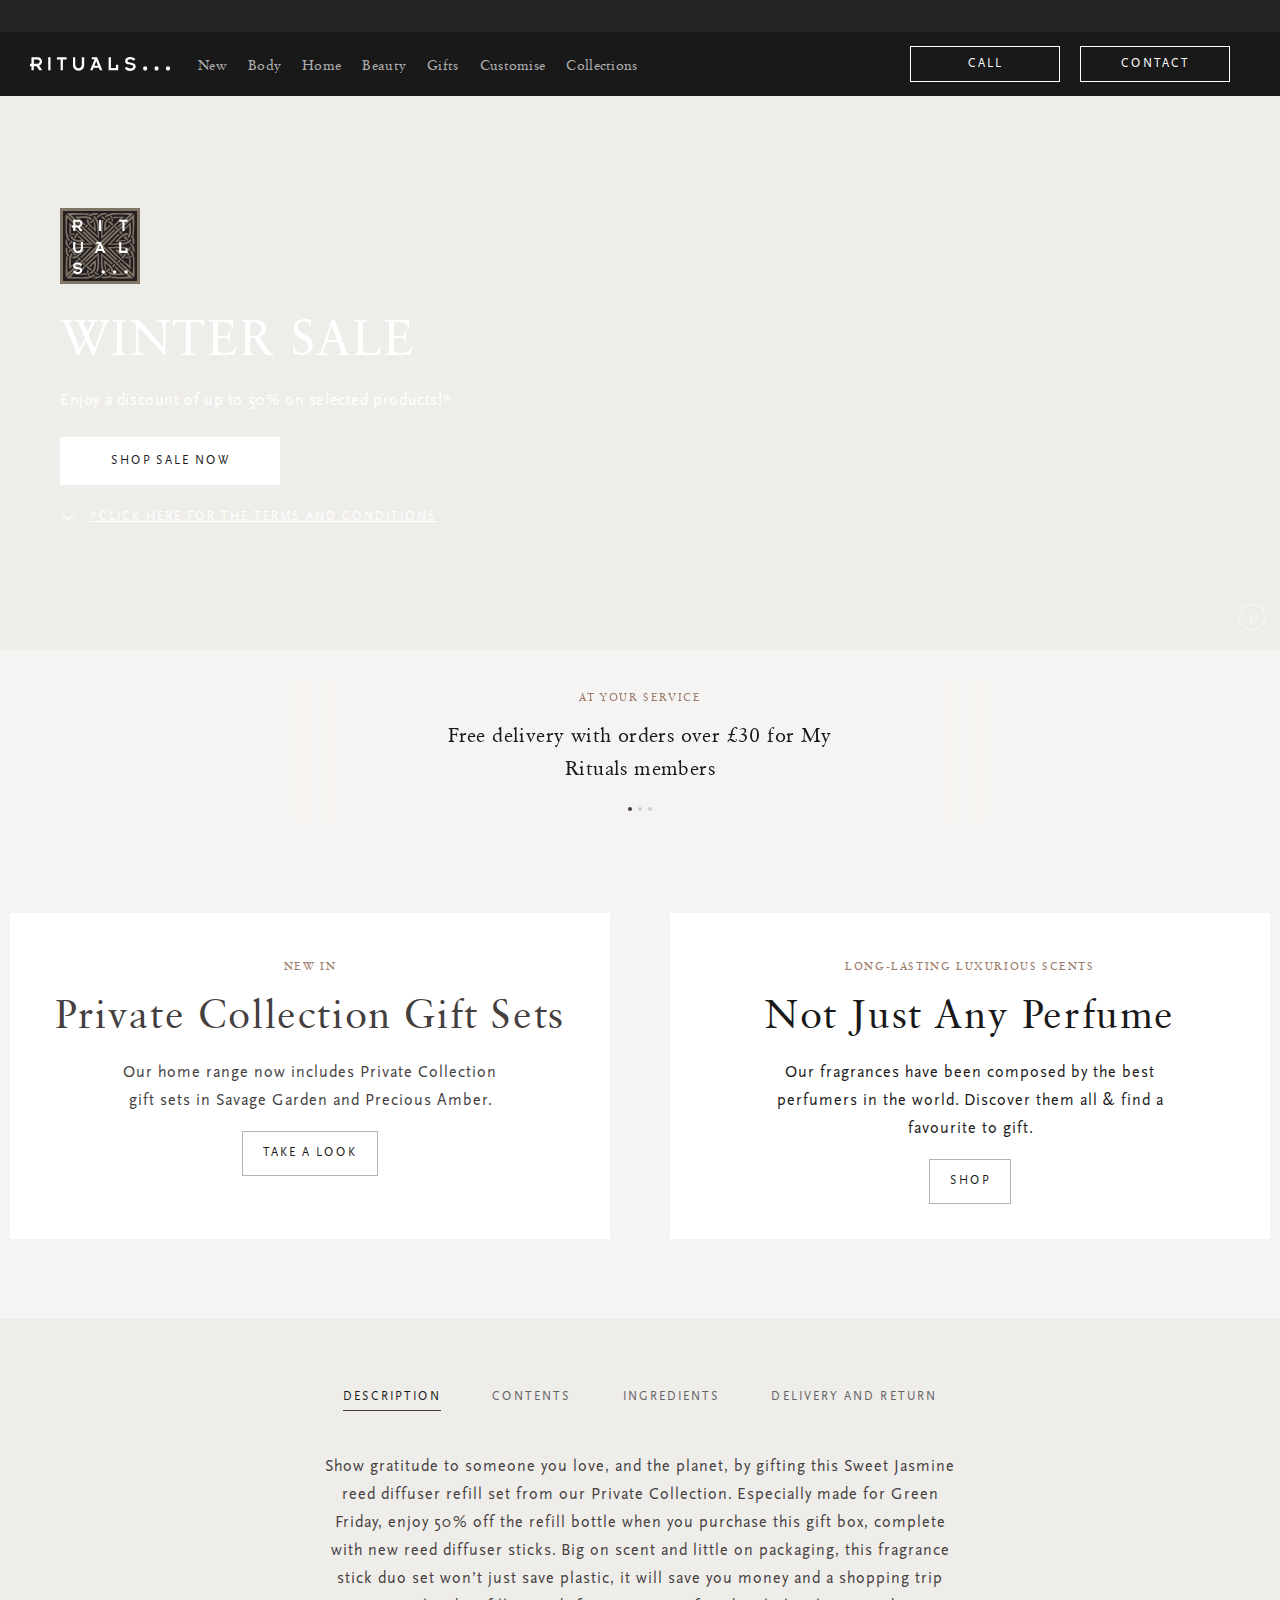
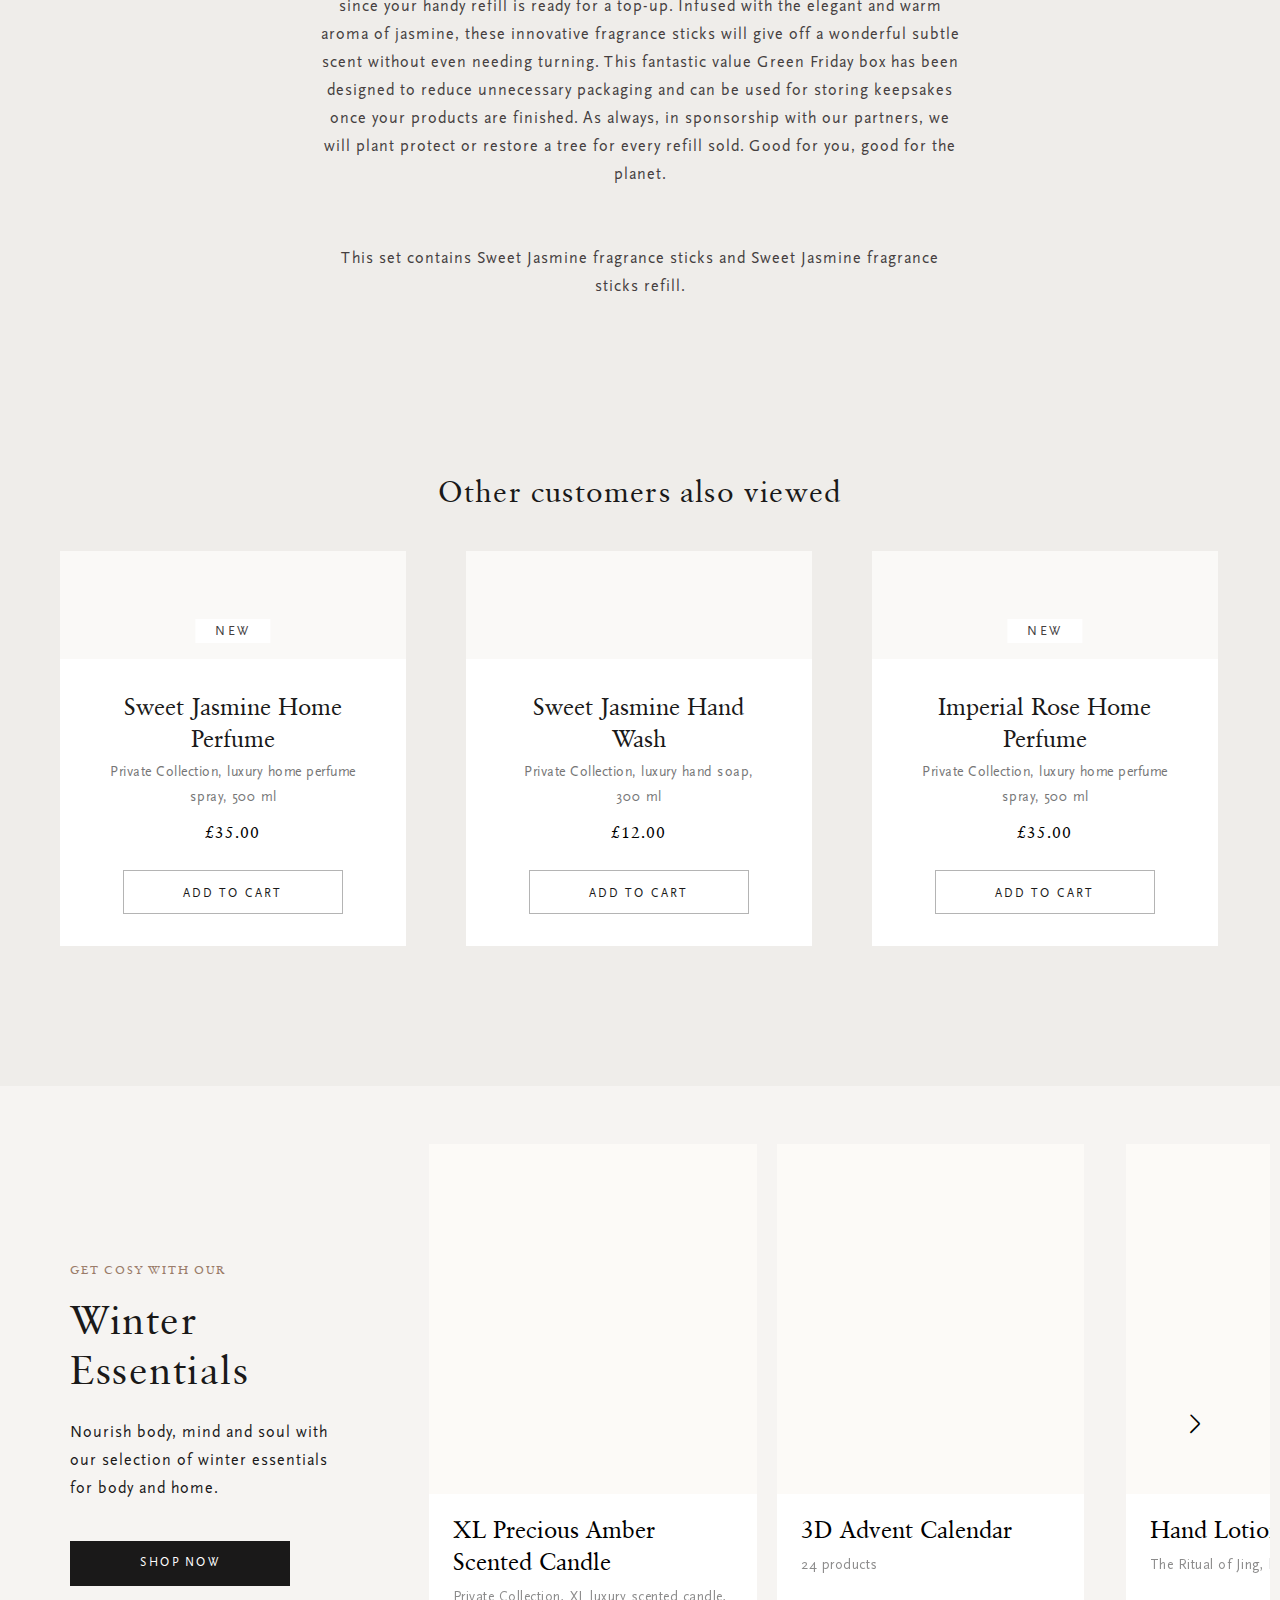
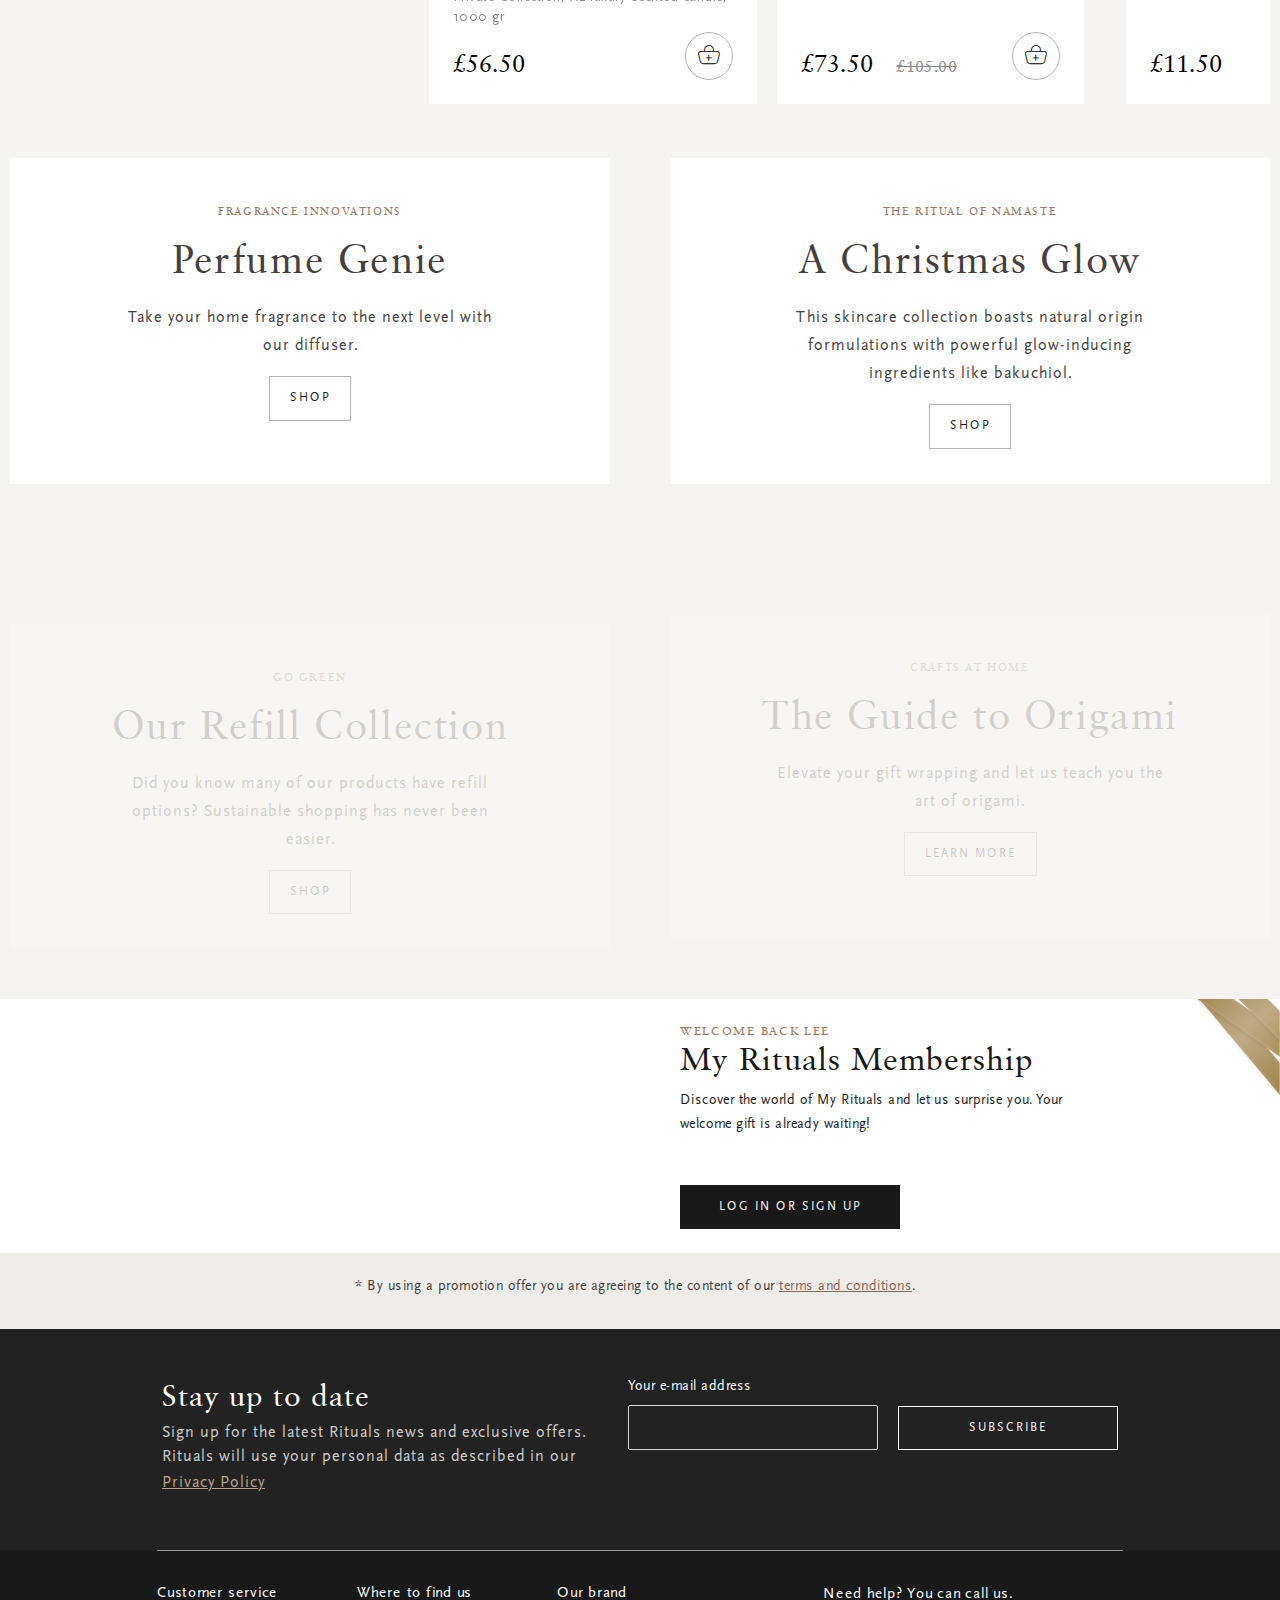
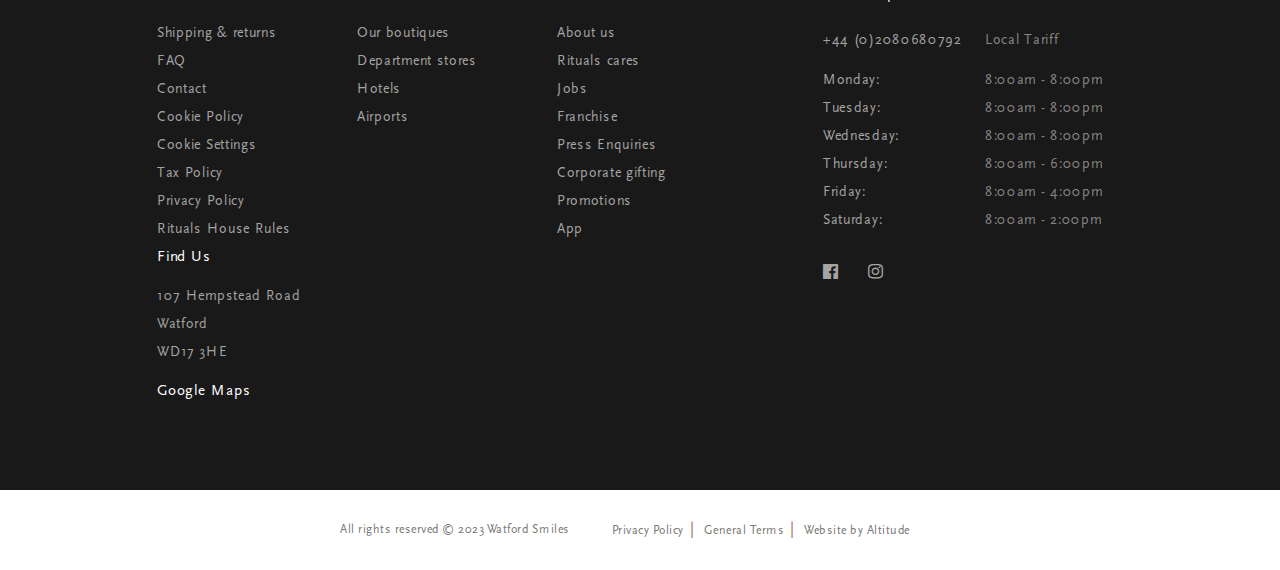
==== index.html @ 7728fc6a "Update index.html" ====
<!DOCTYPE html>
<html lang="en">

<head>
    <meta charset="UTF-8">
    <script async src="//www.googletagmanager.com/gtm.js?id=GTM-ZV2Q"></script>
    <script src="js/otSDKStub.js" data-document-language="true" type="text/javascript" charset="UTF-8"
        data-domain-script="a3c88cb8-fe03-4837-b2c1-d300a871f6e1" data-ignore-ga="true"></script>
    <meta name="viewport" content="width=device-width, initial-scale=1">
    <title>Wattford Smiles</title>
    <link href="favicon.ico" rel="shortcut icon">
    <meta name="description" content="Wattford Smiles">

    <link rel="preload"
        href="/on/demandware.static/Sites-UK-Site/-/default/dwa2d48ce7/fonts/ClassicalGaramondBT-Roman.woff2"
        type="font/woff2" as="font" crossorigin="anonymous">
    <link rel="preload" href="/on/demandware.static/Sites-UK-Site/-/default/dw47c34099/fonts/ScalaSansOT.woff2"
        type="font/woff2" as="font" crossorigin="anonymous">
    <link rel="preload" href="/on/demandware.static/Sites-UK-Site/-/default/dw5f7510e6/fonts/iconfont.woff2"
        type="font/woff2" as="font" crossorigin="anonymous">
    <link rel="stylesheet" href="css/vendor-styles.css" media="print" onload="this.media='all'">
    <link rel="stylesheet" href="css/rituals-sprite.css" media="print" onload="this.media='all'">
    <link rel="stylesheet" href="css/rituals-fonts.css" media="print" onload="this.media='all'">
    <link rel="stylesheet" href="css/jquery-ui.min.css" media="print" onload="this.media='all'">
    <link rel="stylesheet" href="css/rituals-styles.css">
    <meta property="og:title" content="Wattford Smiles">
    <meta property="og:type" content="article">
    <meta property="og:site_name" content="Wattford">
    <meta property="og:description" content="Wattford Smiles">
</head>

<body>
    <div id="wrapper" class="pt_storefront">
        <header class="header js-header" role="banner">
            <span class="sr-only flyout-sr-only js-skip-to-content" tabindex="0" aria-hidden="true"></span>
            <a href="#main" class="skip-to-content js-skip-navigation">Skip navigation</a>
            <div class="header--top js-header-top-bar">
                <div class="inner-wrapper">
                    <ul class="menu-top">

                    </ul>
                </div>
            </div>
            <div class="header--bottom navigation-wrapper js-navigation">
                <button type="button" class="nav-toggle js-nav-toggle">
                    <span class="sr-only">Toggle device navigation</span>
                    <span class="toggle-nav-bar"></span>
                    <span class="icon-close" data-menu-cta="exit"></span>
                </button>
                <nav class="navigation-inner js-navigation-inner" aria-haspopup="true">
                    <div class="inner-wrapper nav-inner-wrapper">
                        <a href="https://www.rituals.com/en-gb/home" class="header-logo js-header-logo">
                            <span class="sr-only">Rituals logo</span>

                            <svg version="1.1" id="header-logo" viewBox="0 0 1014.9 100">
                                <g>
                                    <path class="st0"
                                        d="M87.2,32.7c0-18.7-12.6-32.5-33-32.5H10.6V49H0v16.6h10.6v30 h16.7v-30H48l19.2,30h21.4l-22.9-34C78.1,57.5,87.2,46.9,87.2,32.7L87.2,32.7z M27.9,48.9v-32h25.4c12.1,0,17.2,7.6,17.2,15.8 c0,8.6-5.6,16.3-17.2,16.3L27.9,48.9L27.9,48.9z" />
                                    <path class="st0" d="M132,95.9h16.7V0.5H132V95.9z" />
                                    <path class="st0" d="M221.7,95.5h16.7V16.9h26.9V0.2h-70v16.7h26.9v78.6H221.7z" />
                                    <path class="st0"
                                        d="M311.6,0.2V57c0,22.4,16.3,41.1,40.6,41.1s40.6-18.7,40.6-41.1 V0.2h-17.2v52.7c0,17.7-10.6,27.9-23.9,27.9s-23.9-10.6-23.9-27.9V0.2H311.6L311.6,0.2z" />
                                    <path class="st0"
                                        d="M448.1,0.2V16h20.7l-33,79.6h17.7l7.1-17.7h38.6l7.1,17.7h18.2 L486.1,0.2H448.1L448.1,0.2z M466.8,61.9l13.3-34l13.3,34H466.8L466.8,61.9z" />
                                    <path class="st0"
                                        d="M639.5,56.1h-16.7v22.7h-36V0.2H570v95.4h69.5V56.1L639.5,56.1z" />
                                    <path class="st0"
                                        d="M707,27.9c0-5.6,5.1-12.6,19.2-12.6c8.6,0,16.3,3,24.9,11.1 l12.6-11.6C754.6,5.1,742.3,0,727.2,0c-20.7,0-37.5,11.6-37.5,28.9c0,39.1,58.9,18.2,58.9,39.6c0,9.1-9.1,14.3-21.9,14.3 c-10.6,0-20.2-5.6-26.9-12.6L687,82.3C698.7,95,713.4,100,726.2,100c20.7,0,40.1-12.1,40.1-32C765.8,27.9,707,49.4,707,27.9 L707,27.9z" />
                                    <path class="st0"
                                        d="M834.8,66.7c-8.1,0-14.8,6.6-14.8,15.3 c0,8.1,6.6,15.3,14.8,15.3c8.1,0,14.8-6.6,14.8-15.3S843,66.7,834.8,66.7z" />
                                    <path class="st0"
                                        d="M917.4,66.7c-8.1,0-14.8,6.6-14.8,15.3 c0,8.1,6.6,15.3,14.8,15.3c8.1,0,14.8-6.6,14.8-15.3S925.5,66.7,917.4,66.7z" />
                                    <path class="st0"
                                        d="M1000.2,66.7c-8.1,0-14.8,6.6-14.8,15.3 c0,8.1,6.6,15.3,14.8,15.3c8.1,0,14.8-6.6,14.8-15.3S1008.3,66.7,1000.2,66.7z" />
                                </g>
                            </svg>
                        </a>
                        <div class="nav-mobile js-nav-mobile" aria-hidden="true">
                            <div class="nav-mobile-inner">
                                <ul class="nav-mobile-main-list js-nav-mobile-main-list">
                                    <li class="nav-item js-nav-item js-has-children js-menu-impression"
                                        aria-haspopup="true" data-analytics="{"
                                        categoryPath":"New","level":1,"position":1}">
                                        <button type="button"
                                            class="nav-item-link js-mobile-flyin js-mobile-nav-next-lvl js-gtm-menu-item ">
                                            New
                                        </button>
                                        <div class="nav-mobile-layer nav-mobile-first-layer js-nav-mobile-layer"
                                            aria-hidden="true">
                                            <button type="button" class="nav-back js-nav-layer-back">
                                                <span class="sr-only">Back</span>
                                            </button>
                                            <div class="nav-mobile-layer-inner js-mob-scrollable-container">
                                                <ul class="nav-mobile-subnav js-subnav-menu-impression">
                                                    <li class="nav-mobile-image-item js-nav-mobile-subnav-item js-nav-desktop-subpanel-narow"
                                                        aria-haspopup="true" data-analytics="{" categoryPath":"New
                                                        Sale","level":2,"position":1}">
                                                        <a href="https://www.rituals.com/en-gb/sale"
                                                            class="nav-mobile-subnav-image-wrap">
                                                            <span
                                                                class="nav-mobile-subnav-image js-nav-responsive-bg  js-dm-image"
                                                                data-src="https://rituals.scene7.com/is/image/rituals/2022_June_SALE_KeyVisual_Red%202:4-by-3"
                                                                data-menu-cta="image">
                                                                <span class="sr-only">Sale</span>
                                                            </span>
                                                            <span class="nav-mobile-subnav-title"
                                                                data-menu-cta="title">Sale</span>
                                                            <span class="nav-mobile-subnav-shop-link"
                                                                data-menu-cta="shop">Shop the collection</span>
                                                        </a>
                                                    </li>
                                                    <li class="nav-mobile-image-item js-nav-mobile-subnav-item js-nav-desktop-subpanel-narow"
                                                        aria-haspopup="true" data-analytics="{" categoryPath":"New
                                                        Refill Value Boxes","level":2,"position":2}">
                                                        <a href="https://www.rituals.com/en-gb/gifts/gift-sets/green-refill-box"
                                                            class="nav-mobile-subnav-image-wrap">
                                                            <span
                                                                class="nav-mobile-subnav-image js-nav-responsive-bg  js-dm-image"
                                                                data-src="https://rituals.scene7.com/is/image/rituals/2023_Q1_Lifestyle_GreenFriday_Sakura_Closed_3512_ProPhotoRGB:3-by-2"
                                                                data-menu-cta="image">
                                                                <span class="sr-only">Refill Value Box</span>
                                                            </span>
                                                            <span class="nav-mobile-subnav-title"
                                                                data-menu-cta="title">Refill Value Box</span>
                                                            <span class="nav-mobile-subnav-shop-link"
                                                                data-menu-cta="shop">Shop the collection</span>
                                                        </a>
                                                    </li>
                                                    <li class="nav-mobile-image-item js-nav-mobile-subnav-item js-nav-desktop-subpanel-narow"
                                                        aria-haspopup="true" data-analytics="{" categoryPath":"New
                                                        Giftsets","level":2,"position":3}">
                                                        <a href="/en-gb/gifts/gift-sets/gift-set-l%7Cgift-set-m%7Cgift-set-s"
                                                            class="nav-mobile-subnav-image-wrap">
                                                            <span
                                                                class="nav-mobile-subnav-image js-nav-responsive-bg  js-dm-image"
                                                                data-src="https://rituals.scene7.com/is/image/rituals/2022_Q4_CHRISTMAS_ChristmasLifestyle_AllGiftsetsM_954:4-by-3"
                                                                data-menu-cta="image">
                                                                <span class="sr-only">Gift Sets</span>
                                                            </span>
                                                            <span class="nav-mobile-subnav-title"
                                                                data-menu-cta="title">Gift Sets</span>
                                                            <span class="nav-mobile-subnav-shop-link"
                                                                data-menu-cta="shop">Shop the collection</span>
                                                        </a>
                                                    </li>
                                                    <li class="nav-mobile-image-item js-nav-mobile-subnav-item js-nav-desktop-subpanel-narow"
                                                        aria-haspopup="true" data-analytics="{" categoryPath":"New
                                                        Memorial Candle","level":2,"position":4}">
                                                        <a href="https://www.rituals.com/en-gb/home/scented-candles/memorial-candle"
                                                            class="nav-mobile-subnav-image-wrap">
                                                            <span
                                                                class="nav-mobile-subnav-image js-nav-responsive-bg  js-dm-image"
                                                                data-src="https://rituals.scene7.com/is/image/rituals/2022_Q4_HOR_RemembranceCandle_GreetingCards_39184:3-by-2"
                                                                data-menu-cta="image">
                                                                <span class="sr-only">Memorial Candle</span>
                                                            </span>
                                                            <span class="nav-mobile-subnav-title"
                                                                data-menu-cta="title">Memorial Candle</span>
                                                            <span class="nav-mobile-subnav-shop-link"
                                                                data-menu-cta="shop">Shop the collection</span>
                                                        </a>
                                                    </li>
                                                    <li class="nav-mobile-image-item js-nav-mobile-subnav-item js-nav-desktop-subpanel-narow"
                                                        aria-haspopup="true" data-analytics="{" categoryPath":"New
                                                        Private Collection - Comfort","level":2,"position":5}">
                                                        <a href="https://www.rituals.com/en-gb/collection-story-privatecollection.html#trigger-comfort"
                                                            class="nav-mobile-subnav-image-wrap">
                                                            <span
                                                                class="nav-mobile-subnav-image js-nav-responsive-bg  js-dm-image"
                                                                data-src="https://rituals.scene7.com/is/image/rituals/2022_April_Home_Comfort_SmoothViolet-SticksCandle_SuedeVanilla-SticksCandlePDI_06_036:4-by-3"
                                                                data-menu-cta="image">
                                                                <span class="sr-only">Private Collection -
                                                                    Comfort</span>
                                                            </span>
                                                            <span class="nav-mobile-subnav-title"
                                                                data-menu-cta="title">Private Collection -
                                                                Comfort</span>
                                                            <span class="nav-mobile-subnav-shop-link"
                                                                data-menu-cta="shop">Shop the collection</span>
                                                        </a>
                                                    </li>
                                                    <li class="nav-mobile-image-item js-nav-mobile-subnav-item js-nav-desktop-subpanel-narow"
                                                        aria-haspopup="true" data-analytics="{" categoryPath":"New
                                                        Perfumes","level":2,"position":6}">
                                                        <a href="https://www.rituals.com/en-gb/collection-story-iconiccollection.html"
                                                            class="nav-mobile-subnav-image-wrap">
                                                            <span
                                                                class="nav-mobile-subnav-image js-nav-responsive-bg  js-dm-image"
                                                                data-src="https://rituals.scene7.com/is/image/rituals/2022-october-edp-keyvisualcgi-heroes-campaign-landscape:4-by-3"
                                                                data-menu-cta="image">
                                                                <span class="sr-only">Perfumes</span>
                                                            </span>
                                                            <span class="nav-mobile-subnav-title"
                                                                data-menu-cta="title">Perfumes</span>
                                                            <span class="nav-mobile-subnav-shop-link"
                                                                data-menu-cta="shop">Shop the collection</span>
                                                        </a>
                                                    </li>
                                                    <li class="nav-mobile-image-item js-nav-mobile-subnav-item js-nav-desktop-subpanel-narow"
                                                        aria-haspopup="true" data-analytics="{" categoryPath":"New
                                                        Limited Edition","level":2,"position":7}">
                                                        <a href="https://www.rituals.com/en-gb/collection-story-soulful-rituals.html"
                                                            class="nav-mobile-subnav-image-wrap">
                                                            <span
                                                                class="nav-mobile-subnav-image js-nav-responsive-bg  js-dm-image"
                                                                data-src="https://rituals.scene7.com/is/image/rituals/2022_Winter%20Limited_GOODFORTUNE_HAPPINESS_LOVE_3Giftsets-3461:Widescreen"
                                                                data-menu-cta="image">
                                                                <span class="sr-only">Limited Edition</span>
                                                            </span>
                                                            <span class="nav-mobile-subnav-title"
                                                                data-menu-cta="title">Limited Edition</span>
                                                            <span class="nav-mobile-subnav-shop-link"
                                                                data-menu-cta="shop">Shop the collection</span>
                                                        </a>
                                                    </li>
                                                    <li class="nav-mobile-image-item js-nav-mobile-subnav-item js-nav-desktop-subpanel-narow"
                                                        aria-haspopup="true" data-analytics="{" categoryPath":"New Value
                                                        Pack","level":2,"position":8}">
                                                        <a href="https://www.rituals.com/en-gb/new/value-packs"
                                                            class="nav-mobile-subnav-image-wrap">
                                                            <span
                                                                class="nav-mobile-subnav-image js-nav-responsive-bg  js-dm-image"
                                                                data-src="https://rituals.scene7.com/is/image/rituals/_2021_July_ValuePack_Lifestyle_ShowerFoamsMixed:4-by-3"
                                                                data-menu-cta="image">
                                                                <span class="sr-only">Value Packs</span>
                                                            </span>
                                                            <span class="nav-mobile-subnav-title"
                                                                data-menu-cta="title">Value Packs</span>
                                                            <span class="nav-mobile-subnav-shop-link"
                                                                data-menu-cta="shop">Shop the collection</span>
                                                        </a>
                                                    </li>
                                                    <li class="nav-mobile-image-item js-nav-mobile-subnav-item js-nav-desktop-subpanel-narow"
                                                        aria-haspopup="true" data-analytics="{" categoryPath":"New The
                                                        Ritual of Namaste","level":2,"position":9}">
                                                        <a href="https://www.rituals.com/en-gb/collection-story-namaste.html#trigger-all"
                                                            class="nav-mobile-subnav-image-wrap">
                                                            <span
                                                                class="nav-mobile-subnav-image js-nav-responsive-bg  js-dm-image"
                                                                data-src="https://rituals.scene7.com/is/image/rituals/Rituals_NamasteRelaunch_Glow_Purify_Bakuchiol_CleansingFoam_Serum_Daycream_0041:Widescreen"
                                                                data-menu-cta="image">
                                                                <span class="sr-only">The Ritual of Namaste</span>
                                                            </span>
                                                            <span class="nav-mobile-subnav-title"
                                                                data-menu-cta="title">The Ritual of Namaste</span>
                                                            <span class="nav-mobile-subnav-shop-link"
                                                                data-menu-cta="shop">Shop the collection</span>
                                                        </a>
                                                    </li>
                                                </ul>
                                            </div>
                                        </div>
                                    </li>
                                    <li class="nav-item js-nav-item js-has-children js-menu-impression"
                                        aria-haspopup="true" data-analytics="{"
                                        categoryPath":"Body","level":1,"position":2}">
                                        <button type="button"
                                            class="nav-item-link js-mobile-flyin js-mobile-nav-next-lvl js-gtm-menu-item js-skip-load-images">
                                            Body
                                        </button>
                                        <div class="nav-mobile-layer nav-mobile-first-layer js-nav-mobile-layer"
                                            aria-hidden="true">
                                            <button type="button" class="nav-back js-nav-layer-back">
                                                <span class="sr-only">Back</span>
                                            </button>
                                            <div class="nav-mobile-layer-inner js-mob-scrollable-container">
                                                <ul class="nav-mobile-subnav js-subnav-menu-impression">
                                                    <li class="nav-mobile-subnav-item-shop-all js-nav-mobile-subnav-item"
                                                        aria-haspopup="true" data-analytics="{"
                                                        categoryPath":"Body","level":2,"position":0}">
                                                        <a href="https://www.rituals.com/en-gb/body"
                                                            class="nav-mobile-subnav-link nav-mobile-subnav-shop-all js-nav-mobile-sublink"
                                                            data-menu-cta="shop all">
                                                            <span>Shop all: Body</span>
                                                        </a>
                                                    </li>
                                                    <li class="nav-mobile-text-item js-nav-mobile-subnav-item"
                                                        aria-haspopup="true" data-analytics="{" categoryPath":"Body Bath
                                                        & Shower Products","level":2,"position":1}">
                                                        <button type="button"
                                                            class="nav-mobile-subnav-link js-mobile-nav-next-lvl js-gtm-menu-item">
                                                            <span>Bath & Shower Products</span>
                                                        </button>
                                                        <div class="nav-mobile-layer js-nav-mobile-layer"
                                                            aria-hidden="true">
                                                            <button type="button" class="nav-back js-nav-layer-back">
                                                                <span class="sr-only">Back</span>
                                                            </button>
                                                            <div
                                                                class="nav-mobile-layer-inner js-mob-scrollable-container">
                                                                <ul
                                                                    class="nav-mobile-subnav js-nav-mobile-subnav js-nav-mobile-second-layer">
                                                                    <li class="nav-mobile-subnav-item-shop-all js-nav-mobile-subnav-item"
                                                                        aria-haspopup="true" data-analytics="{"
                                                                        categoryPath":"Body Bath & Shower
                                                                        Products","level":3,"position":0}">
                                                                        <a href="https://www.rituals.com/en-gb/body/bath-shower-products"
                                                                            class="nav-mobile-subnav-link nav-mobile-subnav-shop-all js-nav-mobile-sublink"
                                                                            data-menu-cta="shop all">
                                                                            <span>Shop all: Bath & Shower
                                                                                Products</span>
                                                                        </a>
                                                                    </li>
                                                                    <li class="nav-mobile-image-item nav-mobile-image-item-narow js-nav-mobile-subnav-item js-nav-desktop-subpanel-narow"
                                                                        aria-haspopup="true" data-analytics="{"
                                                                        categoryPath":"Body Bath & Shower Products
                                                                        Gels","level":3,"position":1}">
                                                                        <a href="https://www.rituals.com/en-gb/body/bath-shower-products/shower-gels"
                                                                            class="nav-mobile-subnav-image-wrap">
                                                                            <span
                                                                                class="nav-mobile-subnav-image js-nav-responsive-bg  js-dm-image"
                                                                                data-src="https://rituals.scene7.com/is/image/rituals/AyurvedaLifestyle_Foam_5049:Square"
                                                                                data-menu-cta="image">
                                                                                <span class="sr-only"> Shower
                                                                                    Gels</span>
                                                                            </span>
                                                                            <span class="nav-mobile-subnav-title"
                                                                                data-menu-cta="title"> Shower
                                                                                Gels</span>
                                                                        </a>
                                                                    </li>
                                                                    <li class="nav-mobile-image-item nav-mobile-image-item-narow js-nav-mobile-subnav-item js-nav-desktop-subpanel-narow"
                                                                        aria-haspopup="true" data-analytics="{"
                                                                        categoryPath":"Body Bath & Shower Products
                                                                        Oils","level":3,"position":2}">
                                                                        <a href="https://www.rituals.com/en-gb/body/bath-shower-products/shower-oils"
                                                                            class="nav-mobile-subnav-image-wrap">
                                                                            <span
                                                                                class="nav-mobile-subnav-image js-nav-responsive-bg  js-dm-image"
                                                                                data-src="https://rituals.scene7.com/is/image/rituals/2020_AlwaysOnLifestyle_Sakura_-_Jing_Shower_Oils_00064:Square"
                                                                                data-menu-cta="image">
                                                                                <span class="sr-only"> Shower
                                                                                    Oils</span>
                                                                            </span>
                                                                            <span class="nav-mobile-subnav-title"
                                                                                data-menu-cta="title"> Shower
                                                                                Oils</span>
                                                                        </a>
                                                                    </li>
                                                                    <li class="nav-mobile-image-item nav-mobile-image-item-narow js-nav-mobile-subnav-item js-nav-desktop-subpanel-narow"
                                                                        aria-haspopup="true" data-analytics="{"
                                                                        categoryPath":"Body Bath & Shower Products Body
                                                                        Scrubs","level":3,"position":3}">
                                                                        <a href="https://www.rituals.com/en-gb/body/bath-shower-products/body-scrubs"
                                                                            class="nav-mobile-subnav-image-wrap">
                                                                            <span
                                                                                class="nav-mobile-subnav-image js-nav-responsive-bg  js-dm-image"
                                                                                data-src="https://rituals.scene7.com/is/image/rituals/2022_March_HoR_Matcha_Lavender_Honey_Extra_BEW-1:4-by-3"
                                                                                data-menu-cta="image">
                                                                                <span class="sr-only"> Body
                                                                                    Scrubs</span>
                                                                            </span>
                                                                            <span class="nav-mobile-subnav-title"
                                                                                data-menu-cta="title"> Body
                                                                                Scrubs</span>
                                                                        </a>
                                                                    </li>
                                                                    <li class="nav-mobile-image-item nav-mobile-image-item-narow js-nav-mobile-subnav-item js-nav-desktop-subpanel-narow"
                                                                        aria-haspopup="true" data-analytics="{"
                                                                        categoryPath":"Body Bath & Shower Products
                                                                        Products","level":3,"position":4}">
                                                                        <a href="https://www.rituals.com/en-gb/body/bath-shower-products/bath-products"
                                                                            class="nav-mobile-subnav-image-wrap">
                                                                            <span
                                                                                class="nav-mobile-subnav-image js-nav-responsive-bg  js-dm-image"
                                                                                data-src="https://rituals.scene7.com/is/image/rituals/1106398_TheRitualofHammamBathOilL:Square"
                                                                                data-menu-cta="image">
                                                                                <span class="sr-only"> Bath
                                                                                    Products</span>
                                                                            </span>
                                                                            <span class="nav-mobile-subnav-title"
                                                                                data-menu-cta="title"> Bath
                                                                                Products</span>
                                                                        </a>
                                                                    </li>
                                                                    <li
                                                                        class="navigation-banner-item js-navigation-banner-item js-nav-desktop-sublink-flyin">
                                                                    </li>
                                                                </ul>
                                                            </div>
                                                            <span
                                                                class="bottom-gradient-el js-mobile-bottom-gradient"></span>
                                                        </div>
                                                    </li>
                                                    <li class="nav-mobile-text-item js-nav-mobile-subnav-item"
                                                        aria-haspopup="true" data-analytics="{" categoryPath":"Body Body
                                                        Care","level":2,"position":2}">
                                                        <button type="button"
                                                            class="nav-mobile-subnav-link js-mobile-nav-next-lvl js-gtm-menu-item">
                                                            <span>Body Care</span>
                                                        </button>
                                                        <div class="nav-mobile-layer js-nav-mobile-layer"
                                                            aria-hidden="true">
                                                            <button type="button" class="nav-back js-nav-layer-back">
                                                                <span class="sr-only">Back</span>
                                                            </button>
                                                            <div
                                                                class="nav-mobile-layer-inner js-mob-scrollable-container">
                                                                <ul
                                                                    class="nav-mobile-subnav js-nav-mobile-subnav js-nav-mobile-second-layer">
                                                                    <li class="nav-mobile-subnav-item-shop-all js-nav-mobile-subnav-item"
                                                                        aria-haspopup="true" data-analytics="{"
                                                                        categoryPath":"Body Body
                                                                        Care","level":3,"position":0}">
                                                                        <a href="https://www.rituals.com/en-gb/body/body-care"
                                                                            class="nav-mobile-subnav-link nav-mobile-subnav-shop-all js-nav-mobile-sublink"
                                                                            data-menu-cta="shop all">
                                                                            <span>Shop all: Body Care</span>
                                                                        </a>
                                                                    </li>
                                                                    <li class="nav-mobile-image-item nav-mobile-image-item-narow js-nav-mobile-subnav-item js-nav-desktop-subpanel-narow"
                                                                        aria-haspopup="true" data-analytics="{"
                                                                        categoryPath":"Body Body Care Creams &
                                                                        Oils","level":3,"position":1}">
                                                                        <a href="https://www.rituals.com/en-gb/body/body-care/body-creams-oils"
                                                                            class="nav-mobile-subnav-image-wrap">
                                                                            <span
                                                                                class="nav-mobile-subnav-image js-nav-responsive-bg  js-dm-image"
                                                                                data-src="https://rituals.scene7.com/is/image/rituals/AyurvedaLifestyle_Cream_5201:Square"
                                                                                data-menu-cta="image">
                                                                                <span class="sr-only"> Body Creams &
                                                                                    Oils</span>
                                                                            </span>
                                                                            <span class="nav-mobile-subnav-title"
                                                                                data-menu-cta="title"> Body Creams &
                                                                                Oils</span>
                                                                        </a>
                                                                    </li>
                                                                    <li class="nav-mobile-image-item nav-mobile-image-item-narow js-nav-mobile-subnav-item js-nav-desktop-subpanel-narow"
                                                                        aria-haspopup="true" data-analytics="{"
                                                                        categoryPath":"Body Body Care Hair &
                                                                        Mists","level":3,"position":2}">
                                                                        <a href="https://www.rituals.com/en-gb/body/body-care/hair-body-mists"
                                                                            class="nav-mobile-subnav-image-wrap">
                                                                            <span
                                                                                class="nav-mobile-subnav-image js-nav-responsive-bg  js-dm-image"
                                                                                data-src="https://rituals.scene7.com/is/image/rituals/JingLifestyle_Hair_00015-1:Square"
                                                                                data-menu-cta="image">
                                                                                <span class="sr-only"> Hair & Body
                                                                                    Mists</span>
                                                                            </span>
                                                                            <span class="nav-mobile-subnav-title"
                                                                                data-menu-cta="title"> Hair & Body
                                                                                Mists</span>
                                                                        </a>
                                                                    </li>
                                                                    <li class="nav-mobile-image-item nav-mobile-image-item-narow js-nav-mobile-subnav-item js-nav-desktop-subpanel-narow"
                                                                        aria-haspopup="true" data-analytics="{"
                                                                        categoryPath":"Body Body Care
                                                                        Deodorants","level":3,"position":3}">
                                                                        <a href="https://www.rituals.com/en-gb/body/body-care/deodorants"
                                                                            class="nav-mobile-subnav-image-wrap">
                                                                            <span
                                                                                class="nav-mobile-subnav-image js-nav-responsive-bg  js-dm-image"
                                                                                data-src="https://rituals.scene7.com/is/image/rituals/JingLifestyle_Anti-Perspirant_Spray_16-1:Square"
                                                                                data-menu-cta="image">
                                                                                <span class="sr-only"> Deodorants</span>
                                                                            </span>
                                                                            <span class="nav-mobile-subnav-title"
                                                                                data-menu-cta="title"> Deodorants</span>
                                                                        </a>
                                                                    </li>
                                                                    <li class="nav-mobile-image-item nav-mobile-image-item-narow js-nav-mobile-subnav-item js-nav-desktop-subpanel-narow"
                                                                        aria-haspopup="true" data-analytics="{"
                                                                        categoryPath":"Body Body Care Massage
                                                                        Products","level":3,"position":4}">
                                                                        <a href="https://www.rituals.com/en-gb/body/body-care/massage-products"
                                                                            class="nav-mobile-subnav-image-wrap">
                                                                            <span
                                                                                class="nav-mobile-subnav-image js-nav-responsive-bg  js-dm-image"
                                                                                data-src="https://rituals.scene7.com/is/image/rituals/2020_March_RitualofJing_Campaign_Product_01_0046:Square"
                                                                                data-menu-cta="image">
                                                                                <span class="sr-only"> Massage
                                                                                    Products</span>
                                                                            </span>
                                                                            <span class="nav-mobile-subnav-title"
                                                                                data-menu-cta="title"> Massage
                                                                                Products</span>
                                                                        </a>
                                                                    </li>
                                                                    <li class="nav-mobile-image-item nav-mobile-image-item-narow js-nav-mobile-subnav-item js-nav-desktop-subpanel-narow"
                                                                        aria-haspopup="true" data-analytics="{"
                                                                        categoryPath":"Body Body Care Baby
                                                                        Care","level":3,"position":5}">
                                                                        <a href="https://www.rituals.com/en-gb/body/body-care/baby-care"
                                                                            class="nav-mobile-subnav-image-wrap">
                                                                            <span
                                                                                class="nav-mobile-subnav-image js-nav-responsive-bg  js-dm-image"
                                                                                data-src="https://rituals.scene7.com/is/image/rituals/TinyRituals_Tummy_Cream_5820:Square"
                                                                                data-menu-cta="image">
                                                                                <span class="sr-only"> Baby Care</span>
                                                                            </span>
                                                                            <span class="nav-mobile-subnav-title"
                                                                                data-menu-cta="title"> Baby Care</span>
                                                                        </a>
                                                                    </li>
                                                                    <li class="nav-mobile-image-item nav-mobile-image-item-narow js-nav-mobile-subnav-item js-nav-desktop-subpanel-narow"
                                                                        aria-haspopup="true" data-analytics="{"
                                                                        categoryPath":"Body Body Care
                                                                        Suncare","level":3,"position":6}">
                                                                        <a href="https://www.rituals.com/en-gb/beauty/suncare"
                                                                            class="nav-mobile-subnav-image-wrap">
                                                                            <span
                                                                                class="nav-mobile-subnav-image js-nav-responsive-bg  js-dm-image"
                                                                                data-src="https://rituals.scene7.com/is/image/rituals/1103948_TheRitualOfKarmaFace30L:Square"
                                                                                data-menu-cta="image">
                                                                                <span class="sr-only"> Suncare</span>
                                                                            </span>
                                                                            <span class="nav-mobile-subnav-title"
                                                                                data-menu-cta="title"> Suncare</span>
                                                                        </a>
                                                                    </li>
                                                                    <li
                                                                        class="navigation-banner-item js-navigation-banner-item js-nav-desktop-sublink-flyin">
                                                                    </li>
                                                                </ul>
                                                            </div>
                                                            <span
                                                                class="bottom-gradient-el js-mobile-bottom-gradient"></span>
                                                        </div>
                                                    </li>
                                                    <li class="nav-mobile-text-item js-nav-mobile-subnav-item"
                                                        aria-haspopup="true" data-analytics="{" categoryPath":"Body Hand
                                                        & Foot Care","level":2,"position":3}">
                                                        <button type="button"
                                                            class="nav-mobile-subnav-link js-mobile-nav-next-lvl js-gtm-menu-item">
                                                            <span>Hand & Foot Care</span>
                                                        </button>
                                                        <div class="nav-mobile-layer js-nav-mobile-layer"
                                                            aria-hidden="true">
                                                            <button type="button" class="nav-back js-nav-layer-back">
                                                                <span class="sr-only">Back</span>
                                                            </button>
                                                            <div
                                                                class="nav-mobile-layer-inner js-mob-scrollable-container">
                                                                <ul
                                                                    class="nav-mobile-subnav js-nav-mobile-subnav js-nav-mobile-second-layer">
                                                                    <li class="nav-mobile-subnav-item-shop-all js-nav-mobile-subnav-item"
                                                                        aria-haspopup="true" data-analytics="{"
                                                                        categoryPath":"Body Hand & Foot
                                                                        Care","level":3,"position":0}">
                                                                        <a href="https://www.rituals.com/en-gb/body/hand-foot-care"
                                                                            class="nav-mobile-subnav-link nav-mobile-subnav-shop-all js-nav-mobile-sublink"
                                                                            data-menu-cta="shop all">
                                                                            <span>Shop all: Hand & Foot Care</span>
                                                                        </a>
                                                                    </li>
                                                                    <li class="nav-mobile-image-item nav-mobile-image-item-narow js-nav-mobile-subnav-item js-nav-desktop-subpanel-narow"
                                                                        aria-haspopup="true" data-analytics="{"
                                                                        categoryPath":"Body Hand & Foot Care
                                                                        Wash","level":3,"position":1}">
                                                                        <a href="https://www.rituals.com/en-gb/body/hand-foot-care/hand-wash"
                                                                            class="nav-mobile-subnav-image-wrap">
                                                                            <span
                                                                                class="nav-mobile-subnav-image js-nav-responsive-bg  js-dm-image"
                                                                                data-src="https://rituals.scene7.com/is/image/rituals/2022_January_CleanandConscious_HandWashandRefill_Sakura_033:Square"
                                                                                data-menu-cta="image">
                                                                                <span class="sr-only"> Hand Wash</span>
                                                                            </span>
                                                                            <span class="nav-mobile-subnav-title"
                                                                                data-menu-cta="title"> Hand Wash</span>
                                                                        </a>
                                                                    </li>
                                                                    <li class="nav-mobile-image-item nav-mobile-image-item-narow js-nav-mobile-subnav-item js-nav-desktop-subpanel-narow"
                                                                        aria-haspopup="true" data-analytics="{"
                                                                        categoryPath":"Body Hand & Foot Care
                                                                        Care","level":3,"position":2}">
                                                                        <a href="https://www.rituals.com/en-gb/body/hand-foot-care/hand-care"
                                                                            class="nav-mobile-subnav-image-wrap">
                                                                            <span
                                                                                class="nav-mobile-subnav-image js-nav-responsive-bg  js-dm-image"
                                                                                data-src="https://rituals.scene7.com/is/image/rituals/2022_March_HandLotion_Balm_SakuraAyurvedaJing_WHS_Lifestyle_223:Square"
                                                                                data-menu-cta="image">
                                                                                <span class="sr-only"> Hand Care</span>
                                                                            </span>
                                                                            <span class="nav-mobile-subnav-title"
                                                                                data-menu-cta="title"> Hand Care</span>
                                                                        </a>
                                                                    </li>
                                                                    <li class="nav-mobile-image-item nav-mobile-image-item-narow js-nav-mobile-subnav-item js-nav-desktop-subpanel-narow"
                                                                        aria-haspopup="true" data-analytics="{"
                                                                        categoryPath":"Body Hand & Foot Care
                                                                        Gels","level":3,"position":3}">
                                                                        <a href="https://www.rituals.com/en-gb/body/hand-foot-care/hand-gels"
                                                                            class="nav-mobile-subnav-image-wrap">
                                                                            <span
                                                                                class="nav-mobile-subnav-image js-nav-responsive-bg  js-dm-image"
                                                                                data-src="https://rituals.scene7.com/is/image/rituals/2021_February_HygienicHandGel_All1:Square"
                                                                                data-menu-cta="image">
                                                                                <span class="sr-only"> Hand Gels</span>
                                                                            </span>
                                                                            <span class="nav-mobile-subnav-title"
                                                                                data-menu-cta="title"> Hand Gels</span>
                                                                        </a>
                                                                    </li>
                                                                    <li class="nav-mobile-image-item nav-mobile-image-item-narow js-nav-mobile-subnav-item js-nav-desktop-subpanel-narow"
                                                                        aria-haspopup="true" data-analytics="{"
                                                                        categoryPath":"Body Hand & Foot Care
                                                                        Care","level":3,"position":4}">
                                                                        <a href="https://www.rituals.com/en-gb/body/hand-foot-care/foot-care"
                                                                            class="nav-mobile-subnav-image-wrap">
                                                                            <span
                                                                                class="nav-mobile-subnav-image js-nav-responsive-bg  js-dm-image"
                                                                                data-src="https://rituals.scene7.com/is/image/rituals/2020_March_RitualofJing_Sleep_4_3_1:4-by-3"
                                                                                data-menu-cta="image">
                                                                                <span class="sr-only"> Foot Care</span>
                                                                            </span>
                                                                            <span class="nav-mobile-subnav-title"
                                                                                data-menu-cta="title"> Foot Care</span>
                                                                        </a>
                                                                    </li>
                                                                    <li
                                                                        class="navigation-banner-item js-navigation-banner-item js-nav-desktop-sublink-flyin">
                                                                    </li>
                                                                </ul>
                                                            </div>
                                                            <span
                                                                class="bottom-gradient-el js-mobile-bottom-gradient"></span>
                                                        </div>
                                                    </li>
                                                    <li class="nav-mobile-text-item js-nav-mobile-subnav-item"
                                                        aria-haspopup="true" data-analytics="{" categoryPath":"Body
                                                        Travel Sized Toiletries","level":2,"position":4}">
                                                        <a href="https://www.rituals.com/en-gb/body/travel-size-toiletries"
                                                            class="nav-mobile-subnav-link js-gtm-menu-item js-navigation-redirectlink"
                                                            data-originalurl="https://www.rituals.com/en-gb/body/travel-size-toiletries"
                                                            data-redirecturl="https://www.rituals.com/en-gb/body/travel-size-toiletries">
                                                            <span>Travel Size Toiletries</span>
                                                        </a>
                                                    </li>
                                                    <li class="nav-mobile-text-item js-nav-mobile-subnav-item"
                                                        aria-haspopup="true" data-analytics="{" categoryPath":"Body
                                                        Value Packs","level":2,"position":5}">
                                                        <a href="https://www.rituals.com/en-gb/body/value-packs"
                                                            class="nav-mobile-subnav-link js-gtm-menu-item ">
                                                            <span>Value Packs</span>
                                                        </a>
                                                    </li>
                                                    <li class="js-nav-mobile-subnav-item" aria-haspopup="true">
                                                        <span class="nav-mobile-section-title">
                                                            Featured
                                                        </span>
                                                    </li>
                                                    <li class="nav-mobile-text-item js-nav-mobile-subnav-item"
                                                        aria-haspopup="true" data-analytics="{" categoryPath":"Body Sale
                                                        Body","level":2,"position":6}">
                                                        <a href="https://www.rituals.com/en-gb/sale"
                                                            class="nav-mobile-subnav-link js-gtm-menu-item js-navigation-redirectlink"
                                                            data-originalurl="https://www.rituals.com/en-gb/body/sale-body"
                                                            data-redirecturl="https://www.rituals.com/en-gb/sale">
                                                            <span>Sale Body</span>
                                                        </a>
                                                    </li>
                                                    <li class="nav-mobile-text-item js-nav-mobile-subnav-item"
                                                        aria-haspopup="true" data-analytics="{" categoryPath":"Body
                                                        Winter Essentials","level":2,"position":7}">
                                                        <a href="https://www.rituals.com/en-gb/essentials"
                                                            class="nav-mobile-subnav-link js-gtm-menu-item js-navigation-redirectlink"
                                                            data-originalurl="https://www.rituals.com/en-gb/body/winter-essentials"
                                                            data-redirecturl="https://www.rituals.com/en-gb/essentials">
                                                            <span>Winter Essentials</span>
                                                        </a>
                                                    </li>
                                                    <li class="nav-mobile-text-item js-nav-mobile-subnav-item"
                                                        aria-haspopup="true" data-analytics="{" categoryPath":"Body
                                                        Bestsellers","level":2,"position":8}">
                                                        <a href="https://www.rituals.com/en-gb/bestsellers"
                                                            class="nav-mobile-subnav-link js-gtm-menu-item js-navigation-redirectlink"
                                                            data-originalurl="https://www.rituals.com/en-gb/body/bestsellers"
                                                            data-redirecturl="https://www.rituals.com/en-gb/bestsellers">
                                                            <span>Bestsellers</span>
                                                        </a>
                                                    </li>
                                                    <li class="nav-mobile-text-item js-nav-mobile-subnav-item"
                                                        aria-haspopup="true" data-analytics="{" categoryPath":"Body
                                                        Online Only","level":2,"position":9}">
                                                        <a href="https://www.rituals.com/en-gb/online-only"
                                                            class="nav-mobile-subnav-link js-gtm-menu-item js-navigation-redirectlink"
                                                            data-originalurl="https://www.rituals.com/en-gb/body/online-only"
                                                            data-redirecturl="https://www.rituals.com/en-gb/online-only">
                                                            <span>Online Only</span>
                                                        </a>
                                                    </li>
                                                    <li class="nav-mobile-text-item js-nav-mobile-subnav-item"
                                                        aria-haspopup="true" data-analytics="{" categoryPath":"Body
                                                        Refills","level":2,"position":10}">
                                                        <a href="https://www.rituals.com/en-gb/refill"
                                                            class="nav-mobile-subnav-link js-gtm-menu-item js-navigation-redirectlink"
                                                            data-originalurl="https://www.rituals.com/en-gb/body/refills"
                                                            data-redirecturl="https://www.rituals.com/en-gb/refill">
                                                            <span>Refills</span>
                                                        </a>
                                                    </li>
                                                </ul>
                                            </div>
                                        </div>
                                    </li>
                                    <li class="nav-item js-nav-item js-has-children js-menu-impression"
                                        aria-haspopup="true" data-analytics="{"
                                        categoryPath":"Home","level":1,"position":3}">
                                        <button type="button"
                                            class="nav-item-link js-mobile-flyin js-mobile-nav-next-lvl js-gtm-menu-item js-skip-load-images">
                                            Home
                                        </button>
                                        <div class="nav-mobile-layer nav-mobile-first-layer js-nav-mobile-layer"
                                            aria-hidden="true">
                                            <button type="button" class="nav-back js-nav-layer-back">
                                                <span class="sr-only">Back</span>
                                            </button>
                                            <div class="nav-mobile-layer-inner js-mob-scrollable-container">
                                                <ul class="nav-mobile-subnav js-subnav-menu-impression">
                                                    <li class="nav-mobile-subnav-item-shop-all js-nav-mobile-subnav-item"
                                                        aria-haspopup="true" data-analytics="{"
                                                        categoryPath":"Home","level":2,"position":0}">
                                                        <a href="https://www.rituals.com/en-gb/home-collection"
                                                            class="nav-mobile-subnav-link nav-mobile-subnav-shop-all js-nav-mobile-sublink"
                                                            data-menu-cta="shop all">
                                                            <span>Shop all: Home</span>
                                                        </a>
                                                    </li>
                                                    <li class="nav-mobile-text-item js-nav-mobile-subnav-item"
                                                        aria-haspopup="true" data-analytics="{" categoryPath":"Home Reed
                                                        Diffusers","level":2,"position":1}">
                                                        <button type="button"
                                                            class="nav-mobile-subnav-link js-mobile-nav-next-lvl js-gtm-menu-item">
                                                            <span>Reed Diffusers</span>
                                                        </button>
                                                        <div class="nav-mobile-layer js-nav-mobile-layer"
                                                            aria-hidden="true">
                                                            <button type="button" class="nav-back js-nav-layer-back">
                                                                <span class="sr-only">Back</span>
                                                            </button>
                                                            <div
                                                                class="nav-mobile-layer-inner js-mob-scrollable-container">
                                                                <ul
                                                                    class="nav-mobile-subnav js-nav-mobile-subnav js-nav-mobile-second-layer">
                                                                    <li class="nav-mobile-subnav-item-shop-all js-nav-mobile-subnav-item"
                                                                        aria-haspopup="true" data-analytics="{"
                                                                        categoryPath":"Home Reed
                                                                        Diffusers","level":3,"position":0}">
                                                                        <a href="https://www.rituals.com/en-gb/home-collection/reed-diffusers"
                                                                            class="nav-mobile-subnav-link nav-mobile-subnav-shop-all js-nav-mobile-sublink"
                                                                            data-menu-cta="shop all">
                                                                            <span>Shop all: Reed Diffusers</span>
                                                                        </a>
                                                                    </li>
                                                                    <li class="nav-mobile-image-item nav-mobile-image-item-narow js-nav-mobile-subnav-item js-nav-desktop-subpanel-narow"
                                                                        aria-haspopup="true" data-analytics="{"
                                                                        categoryPath":"Home Reed Diffusers Mini
                                                                        Diffusers","level":3,"position":1}">
                                                                        <a href="https://www.rituals.com/en-gb/home-collection/reed-diffusers/mini-reed-diffusers"
                                                                            class="nav-mobile-subnav-image-wrap">
                                                                            <span
                                                                                class="nav-mobile-subnav-image js-nav-responsive-bg  js-dm-image"
                                                                                data-src="https://rituals.scene7.com/is/image/rituals/2021_May_Lifestyle_ClassicMiniFragranceSticks_LF_2_174:Square"
                                                                                data-menu-cta="image">
                                                                                <span class="sr-only"> Mini Reed
                                                                                    Diffusers</span>
                                                                            </span>
                                                                            <span class="nav-mobile-subnav-title"
                                                                                data-menu-cta="title"> Mini Reed
                                                                                Diffusers</span>
                                                                        </a>
                                                                    </li>
                                                                    <li class="nav-mobile-image-item nav-mobile-image-item-narow js-nav-mobile-subnav-item js-nav-desktop-subpanel-narow"
                                                                        aria-haspopup="true" data-analytics="{"
                                                                        categoryPath":"Home Reed Diffusers Classic
                                                                        Diffusers","level":3,"position":2}">
                                                                        <a href="https://www.rituals.com/en-gb/home-collection/reed-diffusers/classic-reed-diffusers"
                                                                            class="nav-mobile-subnav-image-wrap">
                                                                            <span
                                                                                class="nav-mobile-subnav-image js-nav-responsive-bg  js-dm-image"
                                                                                data-src="https://rituals.scene7.com/is/image/rituals/Rituals_SummerInstore_Lifestyle_TryNowAprilUSClassicFragranceSticks_338_-1:Square"
                                                                                data-menu-cta="image">
                                                                                <span class="sr-only"> Classic Reed
                                                                                    Diffusers</span>
                                                                            </span>
                                                                            <span class="nav-mobile-subnav-title"
                                                                                data-menu-cta="title"> Classic Reed
                                                                                Diffusers</span>
                                                                        </a>
                                                                    </li>
                                                                    <li class="nav-mobile-image-item nav-mobile-image-item-narow js-nav-mobile-subnav-item js-nav-desktop-subpanel-narow"
                                                                        aria-haspopup="true" data-analytics="{"
                                                                        categoryPath":"Home Reed Diffusers Luxury
                                                                        Diffusers","level":3,"position":3}">
                                                                        <a href="https://www.rituals.com/en-gb/home-collection/reed-diffusers/luxury-reed-diffusers"
                                                                            class="nav-mobile-subnav-image-wrap">
                                                                            <span
                                                                                class="nav-mobile-subnav-image js-nav-responsive-bg  js-dm-image"
                                                                                data-src="https://rituals.scene7.com/is/image/rituals/2022_April_Home_Rich_Floral_WildFig_SweetJasmine_CottonBlossom_GojiBerry-Sticks_08_015:Square"
                                                                                data-menu-cta="image">
                                                                                <span class="sr-only"> Luxury Reed
                                                                                    Diffusers</span>
                                                                            </span>
                                                                            <span class="nav-mobile-subnav-title"
                                                                                data-menu-cta="title"> Luxury Reed
                                                                                Diffusers</span>
                                                                        </a>
                                                                    </li>
                                                                    <li class="nav-mobile-image-item nav-mobile-image-item-narow js-nav-mobile-subnav-item js-nav-desktop-subpanel-narow"
                                                                        aria-haspopup="true" data-analytics="{"
                                                                        categoryPath":"Home Reed Diffusers Customisable
                                                                        Diffusers","level":3,"position":4}">
                                                                        <a href="https://www.rituals.com/en-gb/home-collection/reed-diffusers/customisable-reed-diffusers"
                                                                            class="nav-mobile-subnav-image-wrap">
                                                                            <span
                                                                                class="nav-mobile-subnav-image js-nav-responsive-bg  js-dm-image"
                                                                                data-src="https://rituals.scene7.com/is/image/rituals/2022_April_Home_Mansion_OvalPure_OvalCognac_RoundPetrol-Sticks_01_011:Square"
                                                                                data-menu-cta="image">
                                                                                <span class="sr-only"> Customisable Reed
                                                                                    Diffusers</span>
                                                                            </span>
                                                                            <span class="nav-mobile-subnav-title"
                                                                                data-menu-cta="title"> Customisable Reed
                                                                                Diffusers</span>
                                                                        </a>
                                                                    </li>
                                                                    <li class="nav-mobile-image-item nav-mobile-image-item-narow js-nav-mobile-subnav-item js-nav-desktop-subpanel-narow"
                                                                        aria-haspopup="true" data-analytics="{"
                                                                        categoryPath":"Home Reed Diffusers Refill
                                                                        Diffusers","level":3,"position":5}">
                                                                        <a href="https://www.rituals.com/en-gb/home-collection/reed-diffusers/refill-reed-diffusers"
                                                                            class="nav-mobile-subnav-image-wrap">
                                                                            <span
                                                                                class="nav-mobile-subnav-image js-nav-responsive-bg  js-dm-image"
                                                                                data-src="https://rituals.scene7.com/is/image/rituals/2022_March_Refill_FragranceSticks_AyurvedaKarmaSakuraJing_WHS_Lifestyle_280:3-by-2"
                                                                                data-menu-cta="image">
                                                                                <span class="sr-only"> Refill Reed
                                                                                    Diffusers</span>
                                                                            </span>
                                                                            <span class="nav-mobile-subnav-title"
                                                                                data-menu-cta="title"> Refill Reed
                                                                                Diffusers</span>
                                                                        </a>
                                                                    </li>
                                                                    <li class="nav-mobile-image-item nav-mobile-image-item-narow js-nav-mobile-subnav-item js-nav-desktop-subpanel-narow"
                                                                        aria-haspopup="true" data-analytics="{"
                                                                        categoryPath":"Home Reed Diffusers Value
                                                                        Packs","level":3,"position":6}">
                                                                        <a href="https://www.rituals.com/en-gb/home/reed-diffusers/value-packs"
                                                                            class="nav-mobile-subnav-image-wrap">
                                                                            <span
                                                                                class="nav-mobile-subnav-image js-nav-responsive-bg  js-dm-image"
                                                                                data-src="https://rituals.scene7.com/is/image/rituals/2021_May_Lifestyle_ClassicMiniFragranceSticks_HeroBanner_250:3-by-2"
                                                                                data-menu-cta="image">
                                                                                <span class="sr-only"> Value
                                                                                    Packs</span>
                                                                            </span>
                                                                            <span class="nav-mobile-subnav-title"
                                                                                data-menu-cta="title"> Value
                                                                                Packs</span>
                                                                        </a>
                                                                    </li>
                                                                    <li
                                                                        class="navigation-banner-item js-navigation-banner-item js-nav-desktop-sublink-flyin">
                                                                    </li>
                                                                </ul>
                                                            </div>
                                                            <span
                                                                class="bottom-gradient-el js-mobile-bottom-gradient"></span>
                                                        </div>
                                                    </li>
                                                    <li class="nav-mobile-text-item js-nav-mobile-subnav-item"
                                                        aria-haspopup="true" data-analytics="{" categoryPath":"Home
                                                        Scented Candles","level":2,"position":2}">
                                                        <button type="button"
                                                            class="nav-mobile-subnav-link js-mobile-nav-next-lvl js-gtm-menu-item">
                                                            <span>Scented Candles</span>
                                                        </button>
                                                        <div class="nav-mobile-layer js-nav-mobile-layer"
                                                            aria-hidden="true">
                                                            <button type="button" class="nav-back js-nav-layer-back">
                                                                <span class="sr-only">Back</span>
                                                            </button>
                                                            <div
                                                                class="nav-mobile-layer-inner js-mob-scrollable-container">
                                                                <ul
                                                                    class="nav-mobile-subnav js-nav-mobile-subnav js-nav-mobile-second-layer">
                                                                    <li class="nav-mobile-subnav-item-shop-all js-nav-mobile-subnav-item"
                                                                        aria-haspopup="true" data-analytics="{"
                                                                        categoryPath":"Home Scented
                                                                        Candles","level":3,"position":0}">
                                                                        <a href="https://www.rituals.com/en-gb/home-collection/scented-candles"
                                                                            class="nav-mobile-subnav-link nav-mobile-subnav-shop-all js-nav-mobile-sublink"
                                                                            data-menu-cta="shop all">
                                                                            <span>Shop all: Scented Candles</span>
                                                                        </a>
                                                                    </li>
                                                                    <li class="nav-mobile-image-item nav-mobile-image-item-narow js-nav-mobile-subnav-item js-nav-desktop-subpanel-narow"
                                                                        aria-haspopup="true" data-analytics="{"
                                                                        categoryPath":"Home Scented Candles Classic
                                                                        Candles","level":3,"position":1}">
                                                                        <a href="https://www.rituals.com/en-gb/home-collection/scented-candles/classic-scented-candles"
                                                                            class="nav-mobile-subnav-image-wrap">
                                                                            <span
                                                                                class="nav-mobile-subnav-image js-nav-responsive-bg  js-dm-image"
                                                                                data-src="https://rituals.scene7.com/is/image/rituals/2021_February_HomeClassicCollectionRelaunch_Lifestyle_MixedCandles_0330_RGB:Square"
                                                                                data-menu-cta="image">
                                                                                <span class="sr-only"> Classic Scented
                                                                                    Candles</span>
                                                                            </span>
                                                                            <span class="nav-mobile-subnav-title"
                                                                                data-menu-cta="title"> Classic Scented
                                                                                Candles</span>
                                                                        </a>
                                                                    </li>
                                                                    <li class="nav-mobile-image-item nav-mobile-image-item-narow js-nav-mobile-subnav-item js-nav-desktop-subpanel-narow"
                                                                        aria-haspopup="true" data-analytics="{"
                                                                        categoryPath":"Home Scented Candles Luxury
                                                                        Candles","level":3,"position":2}">
                                                                        <a href="https://www.rituals.com/en-gb/home-collection/scented-candles/luxury-scented-candles"
                                                                            class="nav-mobile-subnav-image-wrap">
                                                                            <span
                                                                                class="nav-mobile-subnav-image js-nav-responsive-bg  js-dm-image"
                                                                                data-src="https://rituals.scene7.com/is/image/rituals/2022_April_Home_Rich_Floral_WildFig_SweetJasmine_CottonBlossom_GojiBerry-Candle_09_018:Square"
                                                                                data-menu-cta="image">
                                                                                <span class="sr-only"> Luxury Scented
                                                                                    Candles</span>
                                                                            </span>
                                                                            <span class="nav-mobile-subnav-title"
                                                                                data-menu-cta="title"> Luxury Scented
                                                                                Candles</span>
                                                                        </a>
                                                                    </li>
                                                                    <li class="nav-mobile-image-item nav-mobile-image-item-narow js-nav-mobile-subnav-item js-nav-desktop-subpanel-narow"
                                                                        aria-haspopup="true" data-analytics="{"
                                                                        categoryPath":"Home Scented Candles Customisable
                                                                        Candles","level":3,"position":3}">
                                                                        <a href="https://www.rituals.com/en-gb/home-collection/scented-candles/customisable-scented-candles"
                                                                            class="nav-mobile-subnav-image-wrap">
                                                                            <span
                                                                                class="nav-mobile-subnav-image js-nav-responsive-bg  js-dm-image"
                                                                                data-src="https://rituals.scene7.com/is/image/rituals/HoR_Q3Q4_2021_Mix_Signature_luxury_holders:3-by-2"
                                                                                data-menu-cta="image">
                                                                                <span class="sr-only"> Customisable
                                                                                    Scented Candles</span>
                                                                            </span>
                                                                            <span class="nav-mobile-subnav-title"
                                                                                data-menu-cta="title"> Customisable
                                                                                Scented Candles</span>
                                                                        </a>
                                                                    </li>
                                                                    <li class="nav-mobile-image-item nav-mobile-image-item-narow js-nav-mobile-subnav-item js-nav-desktop-subpanel-narow"
                                                                        aria-haspopup="true" data-analytics="{"
                                                                        categoryPath":"Home Scented Candles Refill
                                                                        Candles","level":3,"position":4}">
                                                                        <a href="https://www.rituals.com/en-gb/home-collection/scented-candles/refill-scented-candles"
                                                                            class="nav-mobile-subnav-image-wrap">
                                                                            <span
                                                                                class="nav-mobile-subnav-image js-nav-responsive-bg  js-dm-image"
                                                                                data-src="https://rituals.scene7.com/is/image/rituals/HoR_Q3Q4_2021_Signatureholders2:Square"
                                                                                data-menu-cta="image">
                                                                                <span class="sr-only"> Refill Scented
                                                                                    Candles</span>
                                                                            </span>
                                                                            <span class="nav-mobile-subnav-title"
                                                                                data-menu-cta="title"> Refill Scented
                                                                                Candles</span>
                                                                        </a>
                                                                    </li>
                                                                    <li class="nav-mobile-image-item nav-mobile-image-item-narow js-nav-mobile-subnav-item js-nav-desktop-subpanel-narow"
                                                                        aria-haspopup="true" data-analytics="{"
                                                                        categoryPath":"Home Scented Candles XL
                                                                        Candles","level":3,"position":5}">
                                                                        <a href="https://www.rituals.com/en-gb/home-collection/scented-candles/xl-scented-candles"
                                                                            class="nav-mobile-subnav-image-wrap">
                                                                            <span
                                                                                class="nav-mobile-subnav-image js-nav-responsive-bg  js-dm-image"
                                                                                data-src="https://rituals.scene7.com/is/image/rituals/XXLXXXLScentedCandleProductDetail:Square"
                                                                                data-menu-cta="image">
                                                                                <span class="sr-only"> XL Scented
                                                                                    Candles</span>
                                                                            </span>
                                                                            <span class="nav-mobile-subnav-title"
                                                                                data-menu-cta="title"> XL Scented
                                                                                Candles</span>
                                                                        </a>
                                                                    </li>
                                                                    <li class="nav-mobile-image-item nav-mobile-image-item-narow js-nav-mobile-subnav-item js-nav-desktop-subpanel-narow"
                                                                        aria-haspopup="true" data-analytics="{"
                                                                        categoryPath":"Home Scented Candles Memorial
                                                                        Candle","level":3,"position":6}">
                                                                        <a href="https://www.rituals.com/en-gb/home/scented-candles/memorial-candle"
                                                                            class="nav-mobile-subnav-image-wrap">
                                                                            <span
                                                                                class="nav-mobile-subnav-image js-nav-responsive-bg  js-dm-image"
                                                                                data-src="https://rituals.scene7.com/is/image/rituals/2022_Q4_HOR_RemembranceCandle_39141:Square"
                                                                                data-menu-cta="image">
                                                                                <span class="sr-only"> Memorial
                                                                                    Candle</span>
                                                                            </span>
                                                                            <span class="nav-mobile-subnav-title"
                                                                                data-menu-cta="title"> Memorial
                                                                                Candle</span>
                                                                        </a>
                                                                    </li>
                                                                    <li
                                                                        class="navigation-banner-item js-navigation-banner-item js-nav-desktop-sublink-flyin">
                                                                    </li>
                                                                </ul>
                                                            </div>
                                                            <span
                                                                class="bottom-gradient-el js-mobile-bottom-gradient"></span>
                                                        </div>
                                                    </li>
                                                    <li class="nav-mobile-text-item js-nav-mobile-subnav-item"
                                                        aria-haspopup="true" data-analytics="{" categoryPath":"Home Room
                                                        Sprays","level":2,"position":3}">
                                                        <button type="button"
                                                            class="nav-mobile-subnav-link js-mobile-nav-next-lvl js-gtm-menu-item">
                                                            <span>Room Sprays</span>
                                                        </button>
                                                        <div class="nav-mobile-layer js-nav-mobile-layer"
                                                            aria-hidden="true">
                                                            <button type="button" class="nav-back js-nav-layer-back">
                                                                <span class="sr-only">Back</span>
                                                            </button>
                                                            <div
                                                                class="nav-mobile-layer-inner js-mob-scrollable-container">
                                                                <ul
                                                                    class="nav-mobile-subnav js-nav-mobile-subnav js-nav-mobile-second-layer">
                                                                    <li class="nav-mobile-subnav-item-shop-all js-nav-mobile-subnav-item"
                                                                        aria-haspopup="true" data-analytics="{"
                                                                        categoryPath":"Home Room
                                                                        Sprays","level":3,"position":0}">
                                                                        <a href="https://www.rituals.com/en-gb/home-collection/room-sprays"
                                                                            class="nav-mobile-subnav-link nav-mobile-subnav-shop-all js-nav-mobile-sublink"
                                                                            data-menu-cta="shop all">
                                                                            <span>Shop all: Room Sprays</span>
                                                                        </a>
                                                                    </li>
                                                                    <li class="nav-mobile-image-item nav-mobile-image-item-narow js-nav-mobile-subnav-item js-nav-desktop-subpanel-narow"
                                                                        aria-haspopup="true" data-analytics="{"
                                                                        categoryPath":"Home Room Sprays Luxury
                                                                        Sprays","level":3,"position":1}">
                                                                        <a href="https://www.rituals.com/en-gb/home-collection/room-sprays/luxury-room-sprays"
                                                                            class="nav-mobile-subnav-image-wrap">
                                                                            <span
                                                                                class="nav-mobile-subnav-image js-nav-responsive-bg  js-dm-image"
                                                                                data-src="https://rituals.scene7.com/is/image/rituals/2022_April_Home_Comfort_CottonBlossom-PDI_09_039:Square"
                                                                                data-menu-cta="image">
                                                                                <span class="sr-only"> Luxury Room
                                                                                    Sprays</span>
                                                                            </span>
                                                                            <span class="nav-mobile-subnav-title"
                                                                                data-menu-cta="title"> Luxury Room
                                                                                Sprays</span>
                                                                        </a>
                                                                    </li>
                                                                    <li class="nav-mobile-image-item nav-mobile-image-item-narow js-nav-mobile-subnav-item js-nav-desktop-subpanel-narow"
                                                                        aria-haspopup="true" data-analytics="{"
                                                                        categoryPath":"Home Room Sprays Classic
                                                                        Sprays","level":3,"position":2}">
                                                                        <a href="https://www.rituals.com/en-gb/home-collection/room-sprays/classic-room-sprays"
                                                                            class="nav-mobile-subnav-image-wrap">
                                                                            <span
                                                                                class="nav-mobile-subnav-image js-nav-responsive-bg  js-dm-image"
                                                                                data-src="https://rituals.scene7.com/is/image/rituals/2022_March_Lifestyle_PDI_JingKarmaSakura_WHS_322:Square"
                                                                                data-menu-cta="image">
                                                                                <span class="sr-only"> Classic Room
                                                                                    Sprays</span>
                                                                            </span>
                                                                            <span class="nav-mobile-subnav-title"
                                                                                data-menu-cta="title"> Classic Room
                                                                                Sprays</span>
                                                                        </a>
                                                                    </li>
                                                                    <li
                                                                        class="navigation-banner-item js-navigation-banner-item js-nav-desktop-sublink-flyin">
                                                                    </li>
                                                                </ul>
                                                            </div>
                                                            <span
                                                                class="bottom-gradient-el js-mobile-bottom-gradient"></span>
                                                        </div>
                                                    </li>
                                                    <li class="nav-mobile-text-item js-nav-mobile-subnav-item"
                                                        aria-haspopup="true" data-analytics="{" categoryPath":"Home
                                                        Aromatherapy Diffuser","level":2,"position":4}">
                                                        <button type="button"
                                                            class="nav-mobile-subnav-link js-mobile-nav-next-lvl js-gtm-menu-item">
                                                            <span>Aromatherapy Diffusers</span>
                                                        </button>
                                                        <div class="nav-mobile-layer js-nav-mobile-layer"
                                                            aria-hidden="true">
                                                            <button type="button" class="nav-back js-nav-layer-back">
                                                                <span class="sr-only">Back</span>
                                                            </button>
                                                            <div
                                                                class="nav-mobile-layer-inner js-mob-scrollable-container">
                                                                <ul
                                                                    class="nav-mobile-subnav js-nav-mobile-subnav js-nav-mobile-second-layer">
                                                                    <li class="nav-mobile-subnav-item-shop-all js-nav-mobile-subnav-item"
                                                                        aria-haspopup="true" data-analytics="{"
                                                                        categoryPath":"Home Aromatherapy
                                                                        Diffuser","level":3,"position":0}">
                                                                        <a href="https://www.rituals.com/en-gb/home-collection/aromatherapy-diffuser"
                                                                            class="nav-mobile-subnav-link nav-mobile-subnav-shop-all js-nav-mobile-sublink"
                                                                            data-menu-cta="shop all">
                                                                            <span>Shop all: Aromatherapy Diffuser</span>
                                                                        </a>
                                                                    </li>
                                                                    <li class="nav-mobile-image-item nav-mobile-image-item-narow js-nav-mobile-subnav-item js-nav-desktop-subpanel-narow"
                                                                        aria-haspopup="true" data-analytics="{"
                                                                        categoryPath":"Home Aromatherapy Diffuser The
                                                                        Perfume Genie","level":3,"position":1}">
                                                                        <a href="https://www.rituals.com/en-gb/home-collection/aromatherapy-diffuser/the-perfume-genie"
                                                                            class="nav-mobile-subnav-image-wrap">
                                                                            <span
                                                                                class="nav-mobile-subnav-image js-nav-responsive-bg  js-dm-image"
                                                                                data-src="https://rituals.scene7.com/is/image/rituals/Rituals_Perfume_Genie_201921595:4-by-3"
                                                                                data-menu-cta="image">
                                                                                <span class="sr-only"> The Perfume
                                                                                    Genie</span>
                                                                            </span>
                                                                            <span class="nav-mobile-subnav-title"
                                                                                data-menu-cta="title"> The Perfume
                                                                                Genie</span>
                                                                        </a>
                                                                    </li>
                                                                    <li class="nav-mobile-image-item nav-mobile-image-item-narow js-nav-mobile-subnav-item js-nav-desktop-subpanel-narow"
                                                                        aria-haspopup="true" data-analytics="{"
                                                                        categoryPath":"Home Aromatherapy Diffuser Sleep
                                                                        Aroma Diffuser","level":3,"position":2}">
                                                                        <a href="https://www.rituals.com/en-gb/home-collection/aromatherapy-diffuser/sleep-diffuser"
                                                                            class="nav-mobile-subnav-image-wrap">
                                                                            <span
                                                                                class="nav-mobile-subnav-image js-nav-responsive-bg  js-dm-image"
                                                                                data-src="https://rituals.scene7.com/is/image/rituals/2022_Jing_Sleep_Diffuser_1:3-by-2"
                                                                                data-menu-cta="image">
                                                                                <span class="sr-only"> Sleep Aroma
                                                                                    Diffuser</span>
                                                                            </span>
                                                                            <span class="nav-mobile-subnav-title"
                                                                                data-menu-cta="title"> Sleep Aroma
                                                                                Diffuser</span>
                                                                        </a>
                                                                    </li>
                                                                    <li
                                                                        class="navigation-banner-item js-navigation-banner-item js-nav-desktop-sublink-flyin">
                                                                        <div
                                                                            class="nav-content-banner nav-content-banner-cta js-navigation-content-banner">
                                                                            <a href="https://www.rituals.com/en-gb/perfumegenie-tool-start.html"
                                                                                class="nav-content-banner-inner js-nav-desktop-tab">
                                                                                <span class="icon-holder">
                                                                                    <span
                                                                                        class="icon--medium icon-perfume-genie"></span>
                                                                                </span>
                                                                                <span class="text">Need help with
                                                                                    installing your Perfume
                                                                                    Genie?</span>
                                                                                <span class="link">Let's get
                                                                                    started</span>
                                                                            </a>
                                                                        </div>
                                                                    </li>
                                                                </ul>
                                                            </div>
                                                            <span
                                                                class="bottom-gradient-el js-mobile-bottom-gradient"></span>
                                                        </div>
                                                    </li>
                                                    <li class="nav-mobile-text-item js-nav-mobile-subnav-item"
                                                        aria-haspopup="true" data-analytics="{" categoryPath":"Home
                                                        Bathroom","level":2,"position":5}">
                                                        <button type="button"
                                                            class="nav-mobile-subnav-link js-mobile-nav-next-lvl js-gtm-menu-item">
                                                            <span>Bathroom</span>
                                                        </button>
                                                        <div class="nav-mobile-layer js-nav-mobile-layer"
                                                            aria-hidden="true">
                                                            <button type="button" class="nav-back js-nav-layer-back">
                                                                <span class="sr-only">Back</span>
                                                            </button>
                                                            <div
                                                                class="nav-mobile-layer-inner js-mob-scrollable-container">
                                                                <ul
                                                                    class="nav-mobile-subnav js-nav-mobile-subnav js-nav-mobile-second-layer">
                                                                    <li class="nav-mobile-subnav-item-shop-all js-nav-mobile-subnav-item"
                                                                        aria-haspopup="true" data-analytics="{"
                                                                        categoryPath":"Home
                                                                        Bathroom","level":3,"position":0}">
                                                                        <a href="https://www.rituals.com/en-gb/home-collection/bathroom"
                                                                            class="nav-mobile-subnav-link nav-mobile-subnav-shop-all js-nav-mobile-sublink"
                                                                            data-menu-cta="shop all">
                                                                            <span>Shop all: Bathroom</span>
                                                                        </a>
                                                                    </li>
                                                                    <li class="nav-mobile-image-item nav-mobile-image-item-narow js-nav-mobile-subnav-item js-nav-desktop-subpanel-narow"
                                                                        aria-haspopup="true" data-analytics="{"
                                                                        categoryPath":"Home Bathroom
                                                                        Accessories","level":3,"position":1}">
                                                                        <a href="https://www.rituals.com/en-gb/home-collection/bathroom/bathroom-accessories"
                                                                            class="nav-mobile-subnav-image-wrap">
                                                                            <span
                                                                                class="nav-mobile-subnav-image js-nav-responsive-bg  js-dm-image"
                                                                                data-src="https://rituals.scene7.com/is/image/rituals/1111324_AcoraSoapDispencerBlackProductDetail-1:Square"
                                                                                data-menu-cta="image">
                                                                                <span class="sr-only"> Bathroom
                                                                                    Accessories</span>
                                                                            </span>
                                                                            <span class="nav-mobile-subnav-title"
                                                                                data-menu-cta="title"> Bathroom
                                                                                Accessories</span>
                                                                        </a>
                                                                    </li>
                                                                    <li class="nav-mobile-image-item nav-mobile-image-item-narow js-nav-mobile-subnav-item js-nav-desktop-subpanel-narow"
                                                                        aria-haspopup="true" data-analytics="{"
                                                                        categoryPath":"Home Bathroom Bath
                                                                        Mats","level":3,"position":2}">
                                                                        <a href="https://www.rituals.com/en-gb/home-collection/bathroom/bath-mats"
                                                                            class="nav-mobile-subnav-image-wrap">
                                                                            <span
                                                                                class="nav-mobile-subnav-image js-nav-responsive-bg  js-dm-image"
                                                                                data-src="https://rituals.scene7.com/is/image/rituals/1109816_SuperSmoothCottonBathMatCharcoalGreyMaterial:Square"
                                                                                data-menu-cta="image">
                                                                                <span class="sr-only"> Bath Mats</span>
                                                                            </span>
                                                                            <span class="nav-mobile-subnav-title"
                                                                                data-menu-cta="title"> Bath Mats</span>
                                                                        </a>
                                                                    </li>
                                                                    <li class="nav-mobile-image-item nav-mobile-image-item-narow js-nav-mobile-subnav-item js-nav-desktop-subpanel-narow"
                                                                        aria-haspopup="true" data-analytics="{"
                                                                        categoryPath":"Home Bathroom
                                                                        Bathrobes","level":3,"position":3}">
                                                                        <a href="https://www.rituals.com/en-gb/home-collection/bathroom/bathrobes"
                                                                            class="nav-mobile-subnav-image-wrap">
                                                                            <span
                                                                                class="nav-mobile-subnav-image js-nav-responsive-bg  js-dm-image"
                                                                                data-src="https://rituals.scene7.com/is/image/rituals/SuperSmoothCottonBathrobeProductDetail_03-1:Square"
                                                                                data-menu-cta="image">
                                                                                <span class="sr-only"> Bathrobes</span>
                                                                            </span>
                                                                            <span class="nav-mobile-subnav-title"
                                                                                data-menu-cta="title"> Bathrobes</span>
                                                                        </a>
                                                                    </li>
                                                                    <li class="nav-mobile-image-item nav-mobile-image-item-narow js-nav-mobile-subnav-item js-nav-desktop-subpanel-narow"
                                                                        aria-haspopup="true" data-analytics="{"
                                                                        categoryPath":"Home Bathroom
                                                                        Towels","level":3,"position":4}">
                                                                        <a href="https://www.rituals.com/en-gb/home-collection/bathroom/towels"
                                                                            class="nav-mobile-subnav-image-wrap">
                                                                            <span
                                                                                class="nav-mobile-subnav-image js-nav-responsive-bg  js-dm-image"
                                                                                data-src="https://rituals.scene7.com/is/image/rituals/1109511_SuperSmoothBambooCottonBathTowelOcreYellowMaterial:Square"
                                                                                data-menu-cta="image">
                                                                                <span class="sr-only"> Towels</span>
                                                                            </span>
                                                                            <span class="nav-mobile-subnav-title"
                                                                                data-menu-cta="title"> Towels</span>
                                                                        </a>
                                                                    </li>
                                                                    <li class="nav-mobile-image-item nav-mobile-image-item-narow js-nav-mobile-subnav-item js-nav-desktop-subpanel-narow"
                                                                        aria-haspopup="true" data-analytics="{"
                                                                        categoryPath":"Home Bathroom
                                                                        Kimonos","level":3,"position":5}">
                                                                        <a href="https://www.rituals.com/en-gb/home-collection/bathroom/kimonos"
                                                                            class="nav-mobile-subnav-image-wrap">
                                                                            <span
                                                                                class="nav-mobile-subnav-image js-nav-responsive-bg  js-dm-image"
                                                                                data-src="https://rituals.scene7.com/is/image/rituals/1109280_JaypurSareeKimonoLilyBlueProductDetail-2:Square"
                                                                                data-menu-cta="image">
                                                                                <span class="sr-only"> Kimonos</span>
                                                                            </span>
                                                                            <span class="nav-mobile-subnav-title"
                                                                                data-menu-cta="title"> Kimonos</span>
                                                                        </a>
                                                                    </li>
                                                                    <li class="nav-mobile-image-item nav-mobile-image-item-narow js-nav-mobile-subnav-item js-nav-desktop-subpanel-narow"
                                                                        aria-haspopup="true" data-analytics="{"
                                                                        categoryPath":"Home Bathroom Laundry
                                                                        Care","level":3,"position":6}">
                                                                        <a href="https://www.rituals.com/en-gb/home-collection/clothing/laundry-care"
                                                                            class="nav-mobile-subnav-image-wrap">
                                                                            <span
                                                                                class="nav-mobile-subnav-image js-nav-responsive-bg  js-dm-image"
                                                                                data-src="https://rituals.scene7.com/is/image/rituals/HoR_Q3Q4_2021_Sakura_Karma_Laundry_Range_L_1:Square"
                                                                                data-menu-cta="image">
                                                                                <span class="sr-only"> Laundry
                                                                                    Care</span>
                                                                            </span>
                                                                            <span class="nav-mobile-subnav-title"
                                                                                data-menu-cta="title"> Laundry
                                                                                Care</span>
                                                                        </a>
                                                                    </li>
                                                                    <li
                                                                        class="navigation-banner-item js-navigation-banner-item js-nav-desktop-sublink-flyin">
                                                                    </li>
                                                                </ul>
                                                            </div>
                                                            <span
                                                                class="bottom-gradient-el js-mobile-bottom-gradient"></span>
                                                        </div>
                                                    </li>
                                                    <li class="nav-mobile-text-item js-nav-mobile-subnav-item"
                                                        aria-haspopup="true" data-analytics="{" categoryPath":"Home
                                                        Kitchen","level":2,"position":6}">
                                                        <button type="button"
                                                            class="nav-mobile-subnav-link js-mobile-nav-next-lvl js-gtm-menu-item">
                                                            <span>Kitchen</span>
                                                        </button>
                                                        <div class="nav-mobile-layer js-nav-mobile-layer"
                                                            aria-hidden="true">
                                                            <button type="button" class="nav-back js-nav-layer-back">
                                                                <span class="sr-only">Back</span>
                                                            </button>
                                                            <div
                                                                class="nav-mobile-layer-inner js-mob-scrollable-container">
                                                                <ul
                                                                    class="nav-mobile-subnav js-nav-mobile-subnav js-nav-mobile-second-layer">
                                                                    <li class="nav-mobile-subnav-item-shop-all js-nav-mobile-subnav-item"
                                                                        aria-haspopup="true" data-analytics="{"
                                                                        categoryPath":"Home
                                                                        Kitchen","level":3,"position":0}">
                                                                        <a href="https://www.rituals.com/en-gb/home-collection/kitchen"
                                                                            class="nav-mobile-subnav-link nav-mobile-subnav-shop-all js-nav-mobile-sublink"
                                                                            data-menu-cta="shop all">
                                                                            <span>Shop all: Kitchen</span>
                                                                        </a>
                                                                    </li>
                                                                    <li class="nav-mobile-image-item nav-mobile-image-item-narow js-nav-mobile-subnav-item js-nav-desktop-subpanel-narow"
                                                                        aria-haspopup="true" data-analytics="{"
                                                                        categoryPath":"Home Kitchen Hand Wash &
                                                                        Creams","level":3,"position":1}">
                                                                        <a href="https://www.rituals.com/en-gb/home-collection/kitchen/hand-wash-hand-creams"
                                                                            class="nav-mobile-subnav-image-wrap">
                                                                            <span
                                                                                class="nav-mobile-subnav-image js-nav-responsive-bg  js-dm-image"
                                                                                data-src="https://rituals.scene7.com/is/image/rituals/2022_January_CleanandConscious_HandWashandRefill_Sakura_033:Square"
                                                                                data-menu-cta="image">
                                                                                <span class="sr-only"> Hand Wash & Hand
                                                                                    Creams</span>
                                                                            </span>
                                                                            <span class="nav-mobile-subnav-title"
                                                                                data-menu-cta="title"> Hand Wash & Hand
                                                                                Creams</span>
                                                                        </a>
                                                                    </li>
                                                                    <li class="nav-mobile-image-item nav-mobile-image-item-narow js-nav-mobile-subnav-item js-nav-desktop-subpanel-narow"
                                                                        aria-haspopup="true" data-analytics="{"
                                                                        categoryPath":"Home Kitchen Washing-up
                                                                        Liquids","level":3,"position":2}">
                                                                        <a href="https://www.rituals.com/en-gb/home-collection/kitchen/washing-up-liquids"
                                                                            class="nav-mobile-subnav-image-wrap">
                                                                            <span
                                                                                class="nav-mobile-subnav-image js-nav-responsive-bg  js-dm-image"
                                                                                data-src="https://rituals.scene7.com/is/image/rituals/2022_February_CleanConscious_DishWash_Sakura_125:Square"
                                                                                data-menu-cta="image">
                                                                                <span class="sr-only"> Washing-up
                                                                                    Liquids</span>
                                                                            </span>
                                                                            <span class="nav-mobile-subnav-title"
                                                                                data-menu-cta="title"> Washing-up
                                                                                Liquids</span>
                                                                        </a>
                                                                    </li>
                                                                    <li class="nav-mobile-image-item nav-mobile-image-item-narow js-nav-mobile-subnav-item js-nav-desktop-subpanel-narow"
                                                                        aria-haspopup="true" data-analytics="{"
                                                                        categoryPath":"Home Kitchen
                                                                        Tea","level":3,"position":3}">
                                                                        <a href="https://www.rituals.com/en-gb/home-collection/kitchen/tea"
                                                                            class="nav-mobile-subnav-image-wrap">
                                                                            <span
                                                                                class="nav-mobile-subnav-image js-nav-responsive-bg  js-dm-image"
                                                                                data-src="https://rituals.scene7.com/is/image/rituals/RITUALS_MAGAZINE_Tea_Assortment_Lifestyle:Square"
                                                                                data-menu-cta="image">
                                                                                <span class="sr-only"> Tea</span>
                                                                            </span>
                                                                            <span class="nav-mobile-subnav-title"
                                                                                data-menu-cta="title"> Tea</span>
                                                                        </a>
                                                                    </li>
                                                                    <li
                                                                        class="navigation-banner-item js-navigation-banner-item js-nav-desktop-sublink-flyin">
                                                                    </li>
                                                                </ul>
                                                            </div>
                                                            <span
                                                                class="bottom-gradient-el js-mobile-bottom-gradient"></span>
                                                        </div>
                                                    </li>
                                                    <li class="nav-mobile-text-item js-nav-mobile-subnav-item"
                                                        aria-haspopup="true" data-analytics="{" categoryPath":"Home Home
                                                        Decoration","level":2,"position":7}">
                                                        <button type="button"
                                                            class="nav-mobile-subnav-link js-mobile-nav-next-lvl js-gtm-menu-item">
                                                            <span>Home Decoration</span>
                                                        </button>
                                                        <div class="nav-mobile-layer js-nav-mobile-layer"
                                                            aria-hidden="true">
                                                            <button type="button" class="nav-back js-nav-layer-back">
                                                                <span class="sr-only">Back</span>
                                                            </button>
                                                            <div
                                                                class="nav-mobile-layer-inner js-mob-scrollable-container">
                                                                <ul
                                                                    class="nav-mobile-subnav js-nav-mobile-subnav js-nav-mobile-second-layer">
                                                                    <li class="nav-mobile-subnav-item-shop-all js-nav-mobile-subnav-item"
                                                                        aria-haspopup="true" data-analytics="{"
                                                                        categoryPath":"Home Home
                                                                        Decoration","level":3,"position":0}">
                                                                        <a href="https://www.rituals.com/en-gb/home-collection/home-decoration"
                                                                            class="nav-mobile-subnav-link nav-mobile-subnav-shop-all js-nav-mobile-sublink"
                                                                            data-menu-cta="shop all">
                                                                            <span>Shop all: Home Decoration</span>
                                                                        </a>
                                                                    </li>
                                                                    <li class="nav-mobile-image-item nav-mobile-image-item-narow js-nav-mobile-subnav-item js-nav-desktop-subpanel-narow"
                                                                        aria-haspopup="true" data-analytics="{"
                                                                        categoryPath":"Home Home Decoration
                                                                        Cushions","level":3,"position":1}">
                                                                        <a href="https://www.rituals.com/en-gb/home-collection/home-decoration/cushions"
                                                                            class="nav-mobile-subnav-image-wrap">
                                                                            <span
                                                                                class="nav-mobile-subnav-image js-nav-responsive-bg  js-dm-image"
                                                                                data-src="https://rituals.scene7.com/is/image/rituals/1109492_SaigonSilkPillowcase60x40cmBlueLilacMicrolifestyle:Square"
                                                                                data-menu-cta="image">
                                                                                <span class="sr-only"> Cushions</span>
                                                                            </span>
                                                                            <span class="nav-mobile-subnav-title"
                                                                                data-menu-cta="title"> Cushions</span>
                                                                        </a>
                                                                    </li>
                                                                    <li class="nav-mobile-image-item nav-mobile-image-item-narow js-nav-mobile-subnav-item js-nav-desktop-subpanel-narow"
                                                                        aria-haspopup="true" data-analytics="{"
                                                                        categoryPath":"Home Home Decoration Cushion
                                                                        Covers","level":3,"position":2}">
                                                                        <a href="https://www.rituals.com/en-gb/home-collection/home-decoration/cushion-covers"
                                                                            class="nav-mobile-subnav-image-wrap">
                                                                            <span
                                                                                class="nav-mobile-subnav-image js-nav-responsive-bg  js-dm-image"
                                                                                data-src="https://rituals.scene7.com/is/image/rituals/1109495_SaigonSilkPillowcase60x40cmMossGreenMicrolifestyle:Square"
                                                                                data-menu-cta="image">
                                                                                <span class="sr-only"> Cushion
                                                                                    Covers</span>
                                                                            </span>
                                                                            <span class="nav-mobile-subnav-title"
                                                                                data-menu-cta="title"> Cushion
                                                                                Covers</span>
                                                                        </a>
                                                                    </li>
                                                                    <li class="nav-mobile-image-item nav-mobile-image-item-narow js-nav-mobile-subnav-item js-nav-desktop-subpanel-narow"
                                                                        aria-haspopup="true" data-analytics="{"
                                                                        categoryPath":"Home Home Decoration
                                                                        Stationery","level":3,"position":3}">
                                                                        <a href="https://www.rituals.com/en-gb/home-collection/home-decoration/stationery"
                                                                            class="nav-mobile-subnav-image-wrap">
                                                                            <span
                                                                                class="nav-mobile-subnav-image js-nav-responsive-bg  js-dm-image"
                                                                                data-src="https://rituals.scene7.com/is/image/rituals/2022_HOR_Journal2_0092_ProPhotoRGB:Widescreen"
                                                                                data-menu-cta="image">
                                                                                <span class="sr-only"> Stationery</span>
                                                                            </span>
                                                                            <span class="nav-mobile-subnav-title"
                                                                                data-menu-cta="title"> Stationery</span>
                                                                        </a>
                                                                    </li>
                                                                    <li
                                                                        class="navigation-banner-item js-navigation-banner-item js-nav-desktop-sublink-flyin">
                                                                    </li>
                                                                </ul>
                                                            </div>
                                                            <span
                                                                class="bottom-gradient-el js-mobile-bottom-gradient"></span>
                                                        </div>
                                                    </li>
                                                    <li class="nav-mobile-text-item js-nav-mobile-subnav-item"
                                                        aria-haspopup="true" data-analytics="{" categoryPath":"Home
                                                        Clothing","level":2,"position":8}">
                                                        <button type="button"
                                                            class="nav-mobile-subnav-link js-mobile-nav-next-lvl js-gtm-menu-item">
                                                            <span>Clothing</span>
                                                        </button>
                                                        <div class="nav-mobile-layer js-nav-mobile-layer"
                                                            aria-hidden="true">
                                                            <button type="button" class="nav-back js-nav-layer-back">
                                                                <span class="sr-only">Back</span>
                                                            </button>
                                                            <div
                                                                class="nav-mobile-layer-inner js-mob-scrollable-container">
                                                                <ul
                                                                    class="nav-mobile-subnav js-nav-mobile-subnav js-nav-mobile-second-layer">
                                                                    <li class="nav-mobile-subnav-item-shop-all js-nav-mobile-subnav-item"
                                                                        aria-haspopup="true" data-analytics="{"
                                                                        categoryPath":"Home
                                                                        Clothing","level":3,"position":0}">
                                                                        <a href="https://www.rituals.com/en-gb/home-collection/clothing"
                                                                            class="nav-mobile-subnav-link nav-mobile-subnav-shop-all js-nav-mobile-sublink"
                                                                            data-menu-cta="shop all">
                                                                            <span>Shop all: Clothing</span>
                                                                        </a>
                                                                    </li>
                                                                    <li class="nav-mobile-image-item nav-mobile-image-item-narow js-nav-mobile-subnav-item js-nav-desktop-subpanel-narow"
                                                                        aria-haspopup="true" data-analytics="{"
                                                                        categoryPath":"Home Clothing Laundry
                                                                        Care","level":3,"position":1}">
                                                                        <a href="https://www.rituals.com/en-gb/home-collection/clothing/laundry-care"
                                                                            class="nav-mobile-subnav-image-wrap">
                                                                            <span
                                                                                class="nav-mobile-subnav-image js-nav-responsive-bg  js-dm-image"
                                                                                data-src="https://rituals.scene7.com/is/image/rituals/HoR_Q3Q4_2021_Sakura_Karma_Laundry_Range_L_1:Square"
                                                                                data-menu-cta="image">
                                                                                <span class="sr-only"> Laundry
                                                                                    Care</span>
                                                                            </span>
                                                                            <span class="nav-mobile-subnav-title"
                                                                                data-menu-cta="title"> Laundry
                                                                                Care</span>
                                                                        </a>
                                                                    </li>
                                                                    <li class="nav-mobile-image-item nav-mobile-image-item-narow js-nav-mobile-subnav-item js-nav-desktop-subpanel-narow"
                                                                        aria-haspopup="true" data-analytics="{"
                                                                        categoryPath":"Home Clothing
                                                                        Pyjamas","level":3,"position":2}">
                                                                        <a href="https://www.rituals.com/en-gb/home-collection/clothing/pyjamas"
                                                                            class="nav-mobile-subnav-image-wrap">
                                                                            <span
                                                                                class="nav-mobile-subnav-image js-nav-responsive-bg  js-dm-image"
                                                                                data-src="https://rituals.scene7.com/is/image/rituals/SleepMicrolifestyle0222LilaBlue02:Square"
                                                                                data-menu-cta="image">
                                                                                <span class="sr-only"> Pyjamas</span>
                                                                            </span>
                                                                            <span class="nav-mobile-subnav-title"
                                                                                data-menu-cta="title"> Pyjamas</span>
                                                                        </a>
                                                                    </li>
                                                                    <li class="nav-mobile-image-item nav-mobile-image-item-narow js-nav-mobile-subnav-item js-nav-desktop-subpanel-narow"
                                                                        aria-haspopup="true" data-analytics="{"
                                                                        categoryPath":"Home Clothing
                                                                        Bathrobes","level":3,"position":3}">
                                                                        <a href="https://www.rituals.com/en-gb/home-collection/bathroom/bathrobes"
                                                                            class="nav-mobile-subnav-image-wrap">
                                                                            <span
                                                                                class="nav-mobile-subnav-image js-nav-responsive-bg  js-dm-image"
                                                                                data-src="https://rituals.scene7.com/is/image/rituals/SuperSmoothCottonBathrobeProductDetail_03-1:Square"
                                                                                data-menu-cta="image">
                                                                                <span class="sr-only"> Bathrobes</span>
                                                                            </span>
                                                                            <span class="nav-mobile-subnav-title"
                                                                                data-menu-cta="title"> Bathrobes</span>
                                                                        </a>
                                                                    </li>
                                                                    <li class="nav-mobile-image-item nav-mobile-image-item-narow js-nav-mobile-subnav-item js-nav-desktop-subpanel-narow"
                                                                        aria-haspopup="true" data-analytics="{"
                                                                        categoryPath":"Home Clothing
                                                                        Kimonos","level":3,"position":4}">
                                                                        <a href="https://www.rituals.com/en-gb/home-collection/bathroom/kimonos"
                                                                            class="nav-mobile-subnav-image-wrap">
                                                                            <span
                                                                                class="nav-mobile-subnav-image js-nav-responsive-bg  js-dm-image"
                                                                                data-src="https://rituals.scene7.com/is/image/rituals/1109280_JaypurSareeKimonoLilyBlueProductDetail-2:Square"
                                                                                data-menu-cta="image">
                                                                                <span class="sr-only"> Kimonos</span>
                                                                            </span>
                                                                            <span class="nav-mobile-subnav-title"
                                                                                data-menu-cta="title"> Kimonos</span>
                                                                        </a>
                                                                    </li>
                                                                    <li class="nav-mobile-image-item nav-mobile-image-item-narow js-nav-mobile-subnav-item js-nav-desktop-subpanel-narow"
                                                                        aria-haspopup="true" data-analytics="{"
                                                                        categoryPath":"Home Clothing
                                                                        Accessories","level":3,"position":5}">
                                                                        <a href="https://www.rituals.com/en-gb/home-collection/clothing/accessories"
                                                                            class="nav-mobile-subnav-image-wrap">
                                                                            <span
                                                                                class="nav-mobile-subnav-image js-nav-responsive-bg  js-dm-image"
                                                                                data-src="https://rituals.scene7.com/is/image/rituals/2021_SoulwearSS_SecVisualAccessoires_007:Square"
                                                                                data-menu-cta="image">
                                                                                <span class="sr-only">
                                                                                    Accessories</span>
                                                                            </span>
                                                                            <span class="nav-mobile-subnav-title"
                                                                                data-menu-cta="title">
                                                                                Accessories</span>
                                                                        </a>
                                                                    </li>
                                                                    <li class="nav-mobile-image-item nav-mobile-image-item-narow js-nav-mobile-subnav-item js-nav-desktop-subpanel-narow"
                                                                        aria-haspopup="true" data-analytics="{"
                                                                        categoryPath":"Home Clothing Boxer
                                                                        Shorts","level":3,"position":6}">
                                                                        <a href="https://www.rituals.com/en-gb/home-collection/clothing/boxer-shorts"
                                                                            class="nav-mobile-subnav-image-wrap">
                                                                            <span
                                                                                class="nav-mobile-subnav-image js-nav-responsive-bg  js-dm-image"
                                                                                data-src="https://rituals.scene7.com/is/image/rituals/SleepMicrolifestyle0222NeilEbbutt:Square"
                                                                                data-menu-cta="image">
                                                                                <span class="sr-only"> Boxer
                                                                                    Shorts</span>
                                                                            </span>
                                                                            <span class="nav-mobile-subnav-title"
                                                                                data-menu-cta="title"> Boxer
                                                                                Shorts</span>
                                                                        </a>
                                                                    </li>
                                                                    <li
                                                                        class="navigation-banner-item js-navigation-banner-item js-nav-desktop-sublink-flyin">
                                                                    </li>
                                                                </ul>
                                                            </div>
                                                            <span
                                                                class="bottom-gradient-el js-mobile-bottom-gradient"></span>
                                                        </div>
                                                    </li>
                                                    <li class="nav-mobile-text-item js-nav-mobile-subnav-item"
                                                        aria-haspopup="true" data-analytics="{" categoryPath":"Home
                                                        Travel & Car","level":2,"position":9}">
                                                        <button type="button"
                                                            class="nav-mobile-subnav-link js-mobile-nav-next-lvl js-gtm-menu-item">
                                                            <span>Travel & Car</span>
                                                        </button>
                                                        <div class="nav-mobile-layer js-nav-mobile-layer"
                                                            aria-hidden="true">
                                                            <button type="button" class="nav-back js-nav-layer-back">
                                                                <span class="sr-only">Back</span>
                                                            </button>
                                                            <div
                                                                class="nav-mobile-layer-inner js-mob-scrollable-container">
                                                                <ul
                                                                    class="nav-mobile-subnav js-nav-mobile-subnav js-nav-mobile-second-layer">
                                                                    <li class="nav-mobile-subnav-item-shop-all js-nav-mobile-subnav-item"
                                                                        aria-haspopup="true" data-analytics="{"
                                                                        categoryPath":"Home Travel &
                                                                        Car","level":3,"position":0}">
                                                                        <a href="https://www.rituals.com/en-gb/home-collection/travel-car"
                                                                            class="nav-mobile-subnav-link nav-mobile-subnav-shop-all js-nav-mobile-sublink"
                                                                            data-menu-cta="shop all">
                                                                            <span>Shop all: Travel & Car</span>
                                                                        </a>
                                                                    </li>
                                                                    <li class="nav-mobile-image-item nav-mobile-image-item-narow js-nav-mobile-subnav-item js-nav-desktop-subpanel-narow"
                                                                        aria-haspopup="true" data-analytics="{"
                                                                        categoryPath":"Home Travel & Car
                                                                        Perfumes","level":3,"position":1}">
                                                                        <a href="https://www.rituals.com/en-gb/home-collection/travel-car/car-perfumes"
                                                                            class="nav-mobile-subnav-image-wrap">
                                                                            <span
                                                                                class="nav-mobile-subnav-image js-nav-responsive-bg  js-dm-image"
                                                                                data-src="https://rituals.scene7.com/is/image/rituals/2022_CarPerfume_ClassicCollection_Refill_Assortment:Square"
                                                                                data-menu-cta="image">
                                                                                <span class="sr-only"> Car
                                                                                    Perfumes</span>
                                                                            </span>
                                                                            <span class="nav-mobile-subnav-title"
                                                                                data-menu-cta="title"> Car
                                                                                Perfumes</span>
                                                                        </a>
                                                                    </li>
                                                                    <li class="nav-mobile-image-item nav-mobile-image-item-narow js-nav-mobile-subnav-item js-nav-desktop-subpanel-narow"
                                                                        aria-haspopup="true" data-analytics="{"
                                                                        categoryPath":"Home Travel & Car Size
                                                                        Toiletries","level":3,"position":2}">
                                                                        <a href="https://www.rituals.com/en-gb/body/travel-size-toiletries"
                                                                            class="nav-mobile-subnav-image-wrap">
                                                                            <span
                                                                                class="nav-mobile-subnav-image js-nav-responsive-bg  js-dm-image"
                                                                                data-src="https://rituals.scene7.com/is/image/rituals/2021_June_Lifestyle_KeyVisual_TravelCarPerfumes_397_:Square"
                                                                                data-menu-cta="image">
                                                                                <span class="sr-only"> Travel Size
                                                                                    Toiletries</span>
                                                                            </span>
                                                                            <span class="nav-mobile-subnav-title"
                                                                                data-menu-cta="title"> Travel Size
                                                                                Toiletries</span>
                                                                        </a>
                                                                    </li>
                                                                    <li
                                                                        class="navigation-banner-item js-navigation-banner-item js-nav-desktop-sublink-flyin">
                                                                    </li>
                                                                </ul>
                                                            </div>
                                                            <span
                                                                class="bottom-gradient-el js-mobile-bottom-gradient"></span>
                                                        </div>
                                                    </li>
                                                    <li class="js-nav-mobile-subnav-item" aria-haspopup="true">
                                                        <span class="nav-mobile-section-title">
                                                            Featured
                                                        </span>
                                                    </li>
                                                    <li class="nav-mobile-text-item js-nav-mobile-subnav-item"
                                                        aria-haspopup="true" data-analytics="{" categoryPath":"Home Sale
                                                        Home","level":2,"position":10}">
                                                        <a href="https://www.rituals.com/en-gb/sale"
                                                            class="nav-mobile-subnav-link js-gtm-menu-item js-navigation-redirectlink"
                                                            data-originalurl="https://www.rituals.com/en-gb/home/sale-home"
                                                            data-redirecturl="https://www.rituals.com/en-gb/sale">
                                                            <span>Sale Home</span>
                                                        </a>
                                                    </li>
                                                    <li class="nav-mobile-text-item js-nav-mobile-subnav-item"
                                                        aria-haspopup="true" data-analytics="{" categoryPath":"Home
                                                        Classic Home Collection","level":2,"position":11}">
                                                        <a href="https://www.rituals.com/en-gb/classic-home.html"
                                                            class="nav-mobile-subnav-link js-gtm-menu-item js-navigation-redirectlink"
                                                            data-originalurl="https://www.rituals.com/en-gb/home/classic-home-collection"
                                                            data-redirecturl="https://www.rituals.com/en-gb/classic-home.html">
                                                            <span>Classic Home Collection</span>
                                                        </a>
                                                    </li>
                                                    <li class="nav-mobile-text-item js-nav-mobile-subnav-item"
                                                        aria-haspopup="true" data-analytics="{" categoryPath":"Home
                                                        Premium Collections","level":2,"position":12}">
                                                        <a href="https://www.rituals.com/en-gb/premium-collection.html"
                                                            class="nav-mobile-subnav-link js-gtm-menu-item js-navigation-redirectlink"
                                                            data-originalurl="https://www.rituals.com/en-gb/home/premium-collections"
                                                            data-redirecturl="https://www.rituals.com/en-gb/premium-collection.html">
                                                            <span>Premium Collections</span>
                                                        </a>
                                                    </li>
                                                    <li class="nav-mobile-text-item js-nav-mobile-subnav-item"
                                                        aria-haspopup="true" data-analytics="{" categoryPath":"Home
                                                        Winter Essentials","level":2,"position":13}">
                                                        <a href="https://www.rituals.com/en-gb/essentials"
                                                            class="nav-mobile-subnav-link js-gtm-menu-item js-navigation-redirectlink"
                                                            data-originalurl="https://www.rituals.com/en-gb/home/winter-essentials"
                                                            data-redirecturl="https://www.rituals.com/en-gb/essentials">
                                                            <span>Winter Essentials</span>
                                                        </a>
                                                    </li>
                                                    <li class="nav-mobile-text-item js-nav-mobile-subnav-item"
                                                        aria-haspopup="true" data-analytics="{" categoryPath":"Home
                                                        Bestsellers","level":2,"position":14}">
                                                        <a href="https://www.rituals.com/en-gb/bestsellers"
                                                            class="nav-mobile-subnav-link js-gtm-menu-item js-navigation-redirectlink"
                                                            data-originalurl="https://www.rituals.com/en-gb/home/bestsellers"
                                                            data-redirecturl="https://www.rituals.com/en-gb/bestsellers">
                                                            <span>Bestsellers</span>
                                                        </a>
                                                    </li>
                                                    <li class="nav-mobile-text-item js-nav-mobile-subnav-item"
                                                        aria-haspopup="true" data-analytics="{" categoryPath":"Home
                                                        Online Only","level":2,"position":15}">
                                                        <a href="https://www.rituals.com/en-gb/online-only"
                                                            class="nav-mobile-subnav-link js-gtm-menu-item js-navigation-redirectlink"
                                                            data-originalurl="https://www.rituals.com/en-gb/home/online-only"
                                                            data-redirecturl="https://www.rituals.com/en-gb/online-only">
                                                            <span>Online Only</span>
                                                        </a>
                                                    </li>
                                                    <li class="nav-mobile-text-item js-nav-mobile-subnav-item"
                                                        aria-haspopup="true" data-analytics="{" categoryPath":"Home
                                                        Refills","level":2,"position":16}">
                                                        <a href="https://www.rituals.com/en-gb/refill"
                                                            class="nav-mobile-subnav-link js-gtm-menu-item js-navigation-redirectlink"
                                                            data-originalurl="https://www.rituals.com/en-gb/home/refills"
                                                            data-redirecturl="https://www.rituals.com/en-gb/refill">
                                                            <span>Refills</span>
                                                        </a>
                                                    </li>
                                                </ul>
                                            </div>
                                        </div>
                                    </li>
                                    <li class="nav-item js-nav-item js-has-children js-menu-impression"
                                        aria-haspopup="true" data-analytics="{"
                                        categoryPath":"Beauty","level":1,"position":4}">
                                        <button type="button"
                                            class="nav-item-link js-mobile-flyin js-mobile-nav-next-lvl js-gtm-menu-item js-skip-load-images">
                                            Beauty
                                        </button>
                                        <div class="nav-mobile-layer nav-mobile-first-layer js-nav-mobile-layer"
                                            aria-hidden="true">
                                            <button type="button" class="nav-back js-nav-layer-back">
                                                <span class="sr-only">Back</span>
                                            </button>
                                            <div class="nav-mobile-layer-inner js-mob-scrollable-container">
                                                <ul class="nav-mobile-subnav js-subnav-menu-impression">
                                                    <li class="nav-mobile-subnav-item-shop-all js-nav-mobile-subnav-item"
                                                        aria-haspopup="true" data-analytics="{"
                                                        categoryPath":"Beauty","level":2,"position":0}">
                                                        <a href="https://www.rituals.com/en-gb/beauty"
                                                            class="nav-mobile-subnav-link nav-mobile-subnav-shop-all js-nav-mobile-sublink"
                                                            data-menu-cta="shop all">
                                                            <span>Shop all: Beauty</span>
                                                        </a>
                                                    </li>
                                                    <li class="nav-mobile-text-item js-nav-mobile-subnav-item"
                                                        aria-haspopup="true" data-analytics="{" categoryPath":"Beauty
                                                        Skincare","level":2,"position":1}">
                                                        <button type="button"
                                                            class="nav-mobile-subnav-link js-mobile-nav-next-lvl js-gtm-menu-item">
                                                            <span>Skincare</span>
                                                        </button>
                                                        <div class="nav-mobile-layer js-nav-mobile-layer"
                                                            aria-hidden="true">
                                                            <button type="button" class="nav-back js-nav-layer-back">
                                                                <span class="sr-only">Back</span>
                                                            </button>
                                                            <div
                                                                class="nav-mobile-layer-inner js-mob-scrollable-container">
                                                                <ul
                                                                    class="nav-mobile-subnav js-nav-mobile-subnav js-nav-mobile-second-layer">
                                                                    <li class="nav-mobile-subnav-item-shop-all js-nav-mobile-subnav-item"
                                                                        aria-haspopup="true" data-analytics="{"
                                                                        categoryPath":"Beauty
                                                                        Skincare","level":3,"position":0}">
                                                                        <a href="https://www.rituals.com/en-gb/beauty/skincare"
                                                                            class="nav-mobile-subnav-link nav-mobile-subnav-shop-all js-nav-mobile-sublink"
                                                                            data-menu-cta="shop all">
                                                                            <span>Shop all: Skincare</span>
                                                                        </a>
                                                                    </li>
                                                                    <li class="nav-mobile-image-item nav-mobile-image-item-narow js-nav-mobile-subnav-item js-nav-desktop-subpanel-narow"
                                                                        aria-haspopup="true" data-analytics="{"
                                                                        categoryPath":"Beauty Skincare Face
                                                                        Creams","level":3,"position":1}">
                                                                        <a href="https://www.rituals.com/en-gb/beauty/skincare/face-creams"
                                                                            class="nav-mobile-subnav-image-wrap">
                                                                            <span
                                                                                class="nav-mobile-subnav-image js-nav-responsive-bg  js-dm-image"
                                                                                data-src="https://rituals.scene7.com/is/image/rituals/2021_January_Rituals_NatureOnSkin_Lifestyle_NamasteWeekendRoutine_476:Square"
                                                                                data-menu-cta="image">
                                                                                <span class="sr-only"> Face
                                                                                    Creams</span>
                                                                            </span>
                                                                            <span class="nav-mobile-subnav-title"
                                                                                data-menu-cta="title"> Face
                                                                                Creams</span>
                                                                        </a>
                                                                    </li>
                                                                    <li class="nav-mobile-image-item nav-mobile-image-item-narow js-nav-mobile-subnav-item js-nav-desktop-subpanel-narow"
                                                                        aria-haspopup="true" data-analytics="{"
                                                                        categoryPath":"Beauty Skincare Face
                                                                        Cleansers","level":3,"position":2}">
                                                                        <a href="https://www.rituals.com/en-gb/beauty/skincare/face-cleansers"
                                                                            class="nav-mobile-subnav-image-wrap">
                                                                            <span
                                                                                class="nav-mobile-subnav-image js-nav-responsive-bg  js-dm-image"
                                                                                data-src="https://rituals.scene7.com/is/image/rituals/2021_January_Rituals_NatureOnSkin_Lifestyle_NamasteEveningRoutine_262:Square"
                                                                                data-menu-cta="image">
                                                                                <span class="sr-only"> Face
                                                                                    Cleansers</span>
                                                                            </span>
                                                                            <span class="nav-mobile-subnav-title"
                                                                                data-menu-cta="title"> Face
                                                                                Cleansers</span>
                                                                        </a>
                                                                    </li>

                                                                    <li class="nav-mobile-image-item nav-mobile-image-item-narow js-nav-mobile-subnav-item js-nav-desktop-subpanel-narow"
                                                                        aria-haspopup="true" data-analytics="{"
                                                                        categoryPath":"Beauty Skincare Face
                                                                        Serums","level":3,"position":3}">
                                                                        <a href="https://www.rituals.com/en-gb/beauty/skincare/face-serums"
                                                                            class="nav-mobile-subnav-image-wrap">
                                                                            <span
                                                                                class="nav-mobile-subnav-image js-nav-responsive-bg  js-dm-image"
                                                                                data-src="https://rituals.scene7.com/is/image/rituals/2021_January_Rituals_NatureOnSkin_Lifestyle_NamasteHydrate_445:Square"
                                                                                data-menu-cta="image">
                                                                                <span class="sr-only"> Face
                                                                                    Serums</span>
                                                                            </span>
                                                                            <span class="nav-mobile-subnav-title"
                                                                                data-menu-cta="title"> Face
                                                                                Serums</span>
                                                                        </a>
                                                                    </li>
                                                                    <li class="nav-mobile-image-item nav-mobile-image-item-narow js-nav-mobile-subnav-item js-nav-desktop-subpanel-narow"
                                                                        aria-haspopup="true" data-analytics="{"
                                                                        categoryPath":"Beauty Skincare Face Masks &
                                                                        Oils","level":3,"position":4}">
                                                                        <a href="https://www.rituals.com/en-gb/beauty/skincare/face-masks-oils"
                                                                            class="nav-mobile-subnav-image-wrap">
                                                                            <span
                                                                                class="nav-mobile-subnav-image js-nav-responsive-bg  js-dm-image"
                                                                                data-src="https://rituals.scene7.com/is/image/rituals/2020_Aug_GlowMask_508:Square"
                                                                                data-menu-cta="image">
                                                                                <span class="sr-only"> Face Masks &
                                                                                    Oils</span>
                                                                            </span>
                                                                            <span class="nav-mobile-subnav-title"
                                                                                data-menu-cta="title"> Face Masks &
                                                                                Oils</span>
                                                                        </a>
                                                                    </li>
                                                                    <li class="nav-mobile-image-item nav-mobile-image-item-narow js-nav-mobile-subnav-item js-nav-desktop-subpanel-narow"
                                                                        aria-haspopup="true" data-analytics="{"
                                                                        categoryPath":"Beauty Skincare Eye
                                                                        Creams","level":3,"position":5}">
                                                                        <a href="https://www.rituals.com/en-gb/beauty/skincare/eye-creams"
                                                                            class="nav-mobile-subnav-image-wrap">
                                                                            <span
                                                                                class="nav-mobile-subnav-image js-nav-responsive-bg  js-dm-image"
                                                                                data-src="https://rituals.scene7.com/is/image/rituals/NamasteLifestyle_Hydrate_067726:Square"
                                                                                data-menu-cta="image">
                                                                                <span class="sr-only"> Eye Creams</span>
                                                                            </span>
                                                                            <span class="nav-mobile-subnav-title"
                                                                                data-menu-cta="title"> Eye Creams</span>
                                                                        </a>
                                                                    </li>
                                                                    <li class="nav-mobile-image-item nav-mobile-image-item-narow js-nav-mobile-subnav-item js-nav-desktop-subpanel-narow"
                                                                        aria-haspopup="true" data-analytics="{"
                                                                        categoryPath":"Beauty Skincare Lip
                                                                        Care","level":3,"position":6}">
                                                                        <a href="https://www.rituals.com/en-gb/beauty/skincare/lip-care"
                                                                            class="nav-mobile-subnav-image-wrap">
                                                                            <span
                                                                                class="nav-mobile-subnav-image js-nav-responsive-bg  js-dm-image"
                                                                                data-src="https://rituals.scene7.com/is/image/rituals/2020_LipcareLifestyle_Collection_16612:Square"
                                                                                data-menu-cta="image">
                                                                                <span class="sr-only"> Lip Care</span>
                                                                            </span>
                                                                            <span class="nav-mobile-subnav-title"
                                                                                data-menu-cta="title"> Lip Care</span>
                                                                        </a>
                                                                    </li>
                                                                    <li class="nav-mobile-image-item nav-mobile-image-item-narow js-nav-mobile-subnav-item js-nav-desktop-subpanel-narow"
                                                                        aria-haspopup="true" data-analytics="{"
                                                                        categoryPath":"Beauty Skincare Men's Face
                                                                        Care","level":3,"position":7}">
                                                                        <a href="https://www.rituals.com/en-gb/beauty/for-him/skincare"
                                                                            class="nav-mobile-subnav-image-wrap">
                                                                            <span
                                                                                class="nav-mobile-subnav-image js-nav-responsive-bg  js-dm-image"
                                                                                data-src="https://rituals.scene7.com/is/image/rituals/SkincareLifestyle_110682:Square"
                                                                                data-menu-cta="image">
                                                                                <span class="sr-only"> Men's Face
                                                                                    Care</span>
                                                                            </span>
                                                                            <span class="nav-mobile-subnav-title"
                                                                                data-menu-cta="title"> Men's Face
                                                                                Care</span>
                                                                        </a>
                                                                    </li>
                                                                    <li
                                                                        class="navigation-banner-item js-navigation-banner-item js-nav-desktop-sublink-flyin">
                                                                        <div
                                                                            class="nav-content-banner nav-content-banner-cta js-navigation-content-banner">
                                                                            <a href="https://www.rituals.com/en-gb/skincare-consultation-rituals.html"
                                                                                class="nav-content-banner-inner js-nav-desktop-tab">
                                                                                <span class="icon-holder">
                                                                                    <span
                                                                                        class="icon--medium icon-skincare-test"></span>
                                                                                </span>
                                                                                <span class="text">Discover what your
                                                                                    skin needs to create the perfect
                                                                                    routine</span>
                                                                                <span class="link">Take the skincare
                                                                                    test</span>
                                                                            </a>
                                                                        </div>
                                                                    </li>
                                                                </ul>
                                                            </div>
                                                            <span
                                                                class="bottom-gradient-el js-mobile-bottom-gradient"></span>
                                                        </div>
                                                    </li>
                                                    <li class="nav-mobile-text-item js-nav-mobile-subnav-item"
                                                        aria-haspopup="true" data-analytics="{" categoryPath":"Beauty
                                                        For Him","level":2,"position":2}">
                                                        <button type="button"
                                                            class="nav-mobile-subnav-link js-mobile-nav-next-lvl js-gtm-menu-item">
                                                            <span>For Him</span>
                                                        </button>
                                                        <div class="nav-mobile-layer js-nav-mobile-layer"
                                                            aria-hidden="true">
                                                            <button type="button" class="nav-back js-nav-layer-back">
                                                                <span class="sr-only">Back</span>
                                                            </button>
                                                            <div
                                                                class="nav-mobile-layer-inner js-mob-scrollable-container">
                                                                <ul
                                                                    class="nav-mobile-subnav js-nav-mobile-subnav js-nav-mobile-second-layer">
                                                                    <li class="nav-mobile-subnav-item-shop-all js-nav-mobile-subnav-item"
                                                                        aria-haspopup="true" data-analytics="{"
                                                                        categoryPath":"Beauty For
                                                                        Him","level":3,"position":0}">
                                                                        <a href="https://www.rituals.com/en-gb/beauty/for-him"
                                                                            class="nav-mobile-subnav-link nav-mobile-subnav-shop-all js-nav-mobile-sublink"
                                                                            data-menu-cta="shop all">
                                                                            <span>Shop all: For Him</span>
                                                                        </a>
                                                                    </li>
                                                                    <li class="nav-mobile-image-item nav-mobile-image-item-narow js-nav-mobile-subnav-item js-nav-desktop-subpanel-narow"
                                                                        aria-haspopup="true" data-analytics="{"
                                                                        categoryPath":"Beauty For Him
                                                                        Skincare","level":3,"position":1}">
                                                                        <a href="https://www.rituals.com/en-gb/beauty/for-him/skincare"
                                                                            class="nav-mobile-subnav-image-wrap">
                                                                            <span
                                                                                class="nav-mobile-subnav-image js-nav-responsive-bg  js-dm-image"
                                                                                data-src="https://rituals.scene7.com/is/image/rituals/2022_MAY_SecVisual_FaceProductRange_RITUALSHOMME_2420:4-by-3"
                                                                                data-menu-cta="image">
                                                                                <span class="sr-only"> Skincare</span>
                                                                            </span>
                                                                            <span class="nav-mobile-subnav-title"
                                                                                data-menu-cta="title"> Skincare</span>
                                                                        </a>
                                                                    </li>
                                                                    <li class="nav-mobile-image-item nav-mobile-image-item-narow js-nav-mobile-subnav-item js-nav-desktop-subpanel-narow"
                                                                        aria-haspopup="true" data-analytics="{"
                                                                        categoryPath":"Beauty For Him Beard
                                                                        Care","level":3,"position":2}">
                                                                        <a href="https://www.rituals.com/en-gb/beauty/for-him/beard"
                                                                            class="nav-mobile-subnav-image-wrap">
                                                                            <span
                                                                                class="nav-mobile-subnav-image js-nav-responsive-bg  js-dm-image"
                                                                                data-src="https://rituals.scene7.com/is/image/rituals/2022_May_RitualsHomme_Beard_Portrait:4-by-3"
                                                                                data-menu-cta="image">
                                                                                <span class="sr-only"> Beard</span>
                                                                            </span>
                                                                            <span class="nav-mobile-subnav-title"
                                                                                data-menu-cta="title"> Beard</span>
                                                                        </a>
                                                                    </li>
                                                                    <li class="nav-mobile-image-item nav-mobile-image-item-narow js-nav-mobile-subnav-item js-nav-desktop-subpanel-narow"
                                                                        aria-haspopup="true" data-analytics="{"
                                                                        categoryPath":"Beauty For Him
                                                                        Shave","level":3,"position":3}">
                                                                        <a href="https://www.rituals.com/en-gb/beauty/for-him/shave"
                                                                            class="nav-mobile-subnav-image-wrap">
                                                                            <span
                                                                                class="nav-mobile-subnav-image js-nav-responsive-bg  js-dm-image"
                                                                                data-src="https://rituals.scene7.com/is/image/rituals/2022_May_RitualsHomme_Shave_Essentials:Square"
                                                                                data-menu-cta="image">
                                                                                <span class="sr-only"> Shave</span>
                                                                            </span>
                                                                            <span class="nav-mobile-subnav-title"
                                                                                data-menu-cta="title"> Shave</span>
                                                                        </a>
                                                                    </li>
                                                                    <li
                                                                        class="navigation-banner-item js-navigation-banner-item js-nav-desktop-sublink-flyin">
                                                                    </li>
                                                                </ul>
                                                            </div>
                                                            <span
                                                                class="bottom-gradient-el js-mobile-bottom-gradient"></span>
                                                        </div>
                                                    </li>
                                                    <li class="nav-mobile-text-item js-nav-mobile-subnav-item"
                                                        aria-haspopup="true" data-analytics="{" categoryPath":"Beauty
                                                        Perfumes","level":2,"position":3}">
                                                        <button type="button"
                                                            class="nav-mobile-subnav-link js-mobile-nav-next-lvl js-gtm-menu-item">
                                                            <span>Perfumes</span>
                                                        </button>
                                                        <div class="nav-mobile-layer js-nav-mobile-layer"
                                                            aria-hidden="true">
                                                            <button type="button" class="nav-back js-nav-layer-back">
                                                                <span class="sr-only">Back</span>
                                                            </button>
                                                            <div
                                                                class="nav-mobile-layer-inner js-mob-scrollable-container">
                                                                <ul
                                                                    class="nav-mobile-subnav js-nav-mobile-subnav js-nav-mobile-second-layer">
                                                                    <li class="nav-mobile-subnav-item-shop-all js-nav-mobile-subnav-item"
                                                                        aria-haspopup="true" data-analytics="{"
                                                                        categoryPath":"Beauty
                                                                        Perfumes","level":3,"position":0}">
                                                                        <a href="https://www.rituals.com/en-gb/beauty/perfumes"
                                                                            class="nav-mobile-subnav-link nav-mobile-subnav-shop-all js-nav-mobile-sublink"
                                                                            data-menu-cta="shop all">
                                                                            <span>Shop all: Perfumes</span>
                                                                        </a>
                                                                    </li>
                                                                    <li class="nav-mobile-image-item nav-mobile-image-item-narow js-nav-mobile-subnav-item js-nav-desktop-subpanel-narow"
                                                                        aria-haspopup="true" data-analytics="{"
                                                                        categoryPath":"Beauty Perfumes Perfume for
                                                                        Women","level":3,"position":1}">
                                                                        <a href="https://www.rituals.com/en-gb/beauty/perfumes/perfume-for-women"
                                                                            class="nav-mobile-subnav-image-wrap">
                                                                            <span
                                                                                class="nav-mobile-subnav-image js-nav-responsive-bg  js-dm-image"
                                                                                data-src="https://rituals.scene7.com/is/image/rituals/2022_October_EDP_Group_HEROES_HER_Portrait-1:4-by-3"
                                                                                data-menu-cta="image">
                                                                                <span class="sr-only"> Perfume for
                                                                                    Women</span>
                                                                            </span>
                                                                            <span class="nav-mobile-subnav-title"
                                                                                data-menu-cta="title"> Perfume for
                                                                                Women</span>
                                                                        </a>
                                                                    </li>
                                                                    <li class="nav-mobile-image-item nav-mobile-image-item-narow js-nav-mobile-subnav-item js-nav-desktop-subpanel-narow"
                                                                        aria-haspopup="true" data-analytics="{"
                                                                        categoryPath":"Beauty Perfumes Perfume for
                                                                        Men","level":3,"position":2}">
                                                                        <a href="https://www.rituals.com/en-gb/beauty/perfumes/perfume-for-men"
                                                                            class="nav-mobile-subnav-image-wrap">
                                                                            <span
                                                                                class="nav-mobile-subnav-image js-nav-responsive-bg  js-dm-image"
                                                                                data-src="https://rituals.scene7.com/is/image/rituals/2022_October_EDP_Group_HEROES_HIM_Portrait-1:4-by-3"
                                                                                data-menu-cta="image">
                                                                                <span class="sr-only"> Perfume for
                                                                                    Men</span>
                                                                            </span>
                                                                            <span class="nav-mobile-subnav-title"
                                                                                data-menu-cta="title"> Perfume for
                                                                                Men</span>
                                                                        </a>
                                                                    </li>
                                                                    <li class="nav-mobile-image-item nav-mobile-image-item-narow js-nav-mobile-subnav-item js-nav-desktop-subpanel-narow"
                                                                        aria-haspopup="true" data-analytics="{"
                                                                        categoryPath":"Beauty Perfumes Mini
                                                                        Perfume","level":3,"position":3}">
                                                                        <a href="https://www.rituals.com/en-gb/beauty/perfumes/mini-perfume"
                                                                            class="nav-mobile-subnav-image-wrap">
                                                                            <span
                                                                                class="nav-mobile-subnav-image js-nav-responsive-bg  js-dm-image"
                                                                                data-src="https://rituals.scene7.com/is/image/rituals/2022_October_EDP_Lifestyle_Travel:3-by-2"
                                                                                data-menu-cta="image">
                                                                                <span class="sr-only"> Mini
                                                                                    Perfume</span>
                                                                            </span>
                                                                            <span class="nav-mobile-subnav-title"
                                                                                data-menu-cta="title"> Mini
                                                                                Perfume</span>
                                                                        </a>
                                                                    </li>
                                                                    <li
                                                                        class="navigation-banner-item js-navigation-banner-item js-nav-desktop-sublink-flyin">
                                                                        <div
                                                                            class="nav-content-banner nav-content-banner-cta js-navigation-content-banner">
                                                                            <a href="https://www.rituals.com/en-gb/fragrance-test-start.html"
                                                                                class="nav-content-banner-inner js-nav-desktop-tab">
                                                                                <span class="icon-holder">
                                                                                    <span
                                                                                        class="icon--medium icon-edp-tool"></span>
                                                                                </span>
                                                                                <span class="text">Discover your perfect
                                                                                    fragrance profile and perfume</span>
                                                                                <span class="link">Start the test</span>
                                                                            </a>
                                                                        </div>
                                                                    </li>
                                                                </ul>
                                                            </div>
                                                            <span
                                                                class="bottom-gradient-el js-mobile-bottom-gradient"></span>
                                                        </div>
                                                    </li>
                                                    <li class="nav-mobile-text-item js-nav-mobile-subnav-item"
                                                        aria-haspopup="true" data-analytics="{" categoryPath":"Beauty
                                                        Hair","level":2,"position":4}">
                                                        <button type="button"
                                                            class="nav-mobile-subnav-link js-mobile-nav-next-lvl js-gtm-menu-item">
                                                            <span>Hair</span>
                                                        </button>
                                                        <div class="nav-mobile-layer js-nav-mobile-layer"
                                                            aria-hidden="true">
                                                            <button type="button" class="nav-back js-nav-layer-back">
                                                                <span class="sr-only">Back</span>
                                                            </button>
                                                            <div
                                                                class="nav-mobile-layer-inner js-mob-scrollable-container">
                                                                <ul
                                                                    class="nav-mobile-subnav js-nav-mobile-subnav js-nav-mobile-second-layer">
                                                                    <li class="nav-mobile-subnav-item-shop-all js-nav-mobile-subnav-item"
                                                                        aria-haspopup="true" data-analytics="{"
                                                                        categoryPath":"Beauty
                                                                        Hair","level":3,"position":0}">
                                                                        <a href="https://www.rituals.com/en-gb/beauty/hair"
                                                                            class="nav-mobile-subnav-link nav-mobile-subnav-shop-all js-nav-mobile-sublink"
                                                                            data-menu-cta="shop all">
                                                                            <span>Shop all: Hair</span>
                                                                        </a>
                                                                    </li>
                                                                    <li class="nav-mobile-image-item nav-mobile-image-item-narow js-nav-mobile-subnav-item js-nav-desktop-subpanel-narow"
                                                                        aria-haspopup="true" data-analytics="{"
                                                                        categoryPath":"Beauty Hair Shampoos &
                                                                        Conditioners","level":3,"position":1}">
                                                                        <a href="https://www.rituals.com/en-gb/beauty/hair/shampoos-conditioners"
                                                                            class="nav-mobile-subnav-image-wrap">
                                                                            <span
                                                                                class="nav-mobile-subnav-image js-nav-responsive-bg  js-dm-image"
                                                                                data-src="https://rituals.scene7.com/is/image/rituals/2022_February_CleanConscious_MixedCollections_0581:4-by-3"
                                                                                data-menu-cta="image">
                                                                                <span class="sr-only"> Shampoos &
                                                                                    Conditioners</span>
                                                                            </span>
                                                                            <span class="nav-mobile-subnav-title"
                                                                                data-menu-cta="title"> Shampoos &
                                                                                Conditioners</span>
                                                                        </a>
                                                                    </li>
                                                                    <li class="nav-mobile-image-item nav-mobile-image-item-narow js-nav-mobile-subnav-item js-nav-desktop-subpanel-narow"
                                                                        aria-haspopup="true" data-analytics="{"
                                                                        categoryPath":"Beauty Hair Treatments &
                                                                        Styling","level":3,"position":2}">
                                                                        <a href="https://www.rituals.com/en-gb/beauty/hair/treatments-styling"
                                                                            class="nav-mobile-subnav-image-wrap">
                                                                            <span
                                                                                class="nav-mobile-subnav-image js-nav-responsive-bg  js-dm-image"
                                                                                data-src="https://rituals.scene7.com/is/image/rituals/2020_Aug_Haircare_4_447:Square"
                                                                                data-menu-cta="image">
                                                                                <span class="sr-only"> Treatments &
                                                                                    Styling</span>
                                                                            </span>
                                                                            <span class="nav-mobile-subnav-title"
                                                                                data-menu-cta="title"> Treatments &
                                                                                Styling</span>
                                                                        </a>
                                                                    </li>
                                                                    <li class="nav-mobile-image-item nav-mobile-image-item-narow js-nav-mobile-subnav-item js-nav-desktop-subpanel-narow"
                                                                        aria-haspopup="true" data-analytics="{"
                                                                        categoryPath":"Beauty Hair Personalised
                                                                        Care","level":3,"position":3}">
                                                                        <a href="https://www.rituals.com/en-gb/beauty/hair/personalised-hair-care"
                                                                            class="nav-mobile-subnav-image-wrap">
                                                                            <span
                                                                                class="nav-mobile-subnav-image js-nav-responsive-bg  js-dm-image"
                                                                                data-src="https://rituals.scene7.com/is/image/rituals/2022_February_CleanConscious_JingShampooConditioner_004_landscape_BEW:4-by-3"
                                                                                data-menu-cta="image">
                                                                                <span class="sr-only"> Personalised Hair
                                                                                    Care</span>
                                                                            </span>
                                                                            <span class="nav-mobile-subnav-title"
                                                                                data-menu-cta="title"> Personalised Hair
                                                                                Care</span>
                                                                        </a>
                                                                    </li>
                                                                    <li
                                                                        class="navigation-banner-item js-navigation-banner-item js-nav-desktop-sublink-flyin">
                                                                        <div
                                                                            class="nav-content-banner nav-content-banner-cta js-navigation-content-banner">
                                                                            <a href="https://www.rituals.com/en-gb/quiz-start-hairtemple.html"
                                                                                class="nav-content-banner-inner js-nav-desktop-tab">
                                                                                <span class="icon-holder">
                                                                                    <span
                                                                                        class="icon--medium icon-hair-test"></span>
                                                                                </span>
                                                                                <span class="text">Discover the perfect
                                                                                    hair care formula for you</span>
                                                                                <span class="link">Take the hair
                                                                                    test</span>
                                                                            </a>
                                                                        </div>
                                                                    </li>
                                                                </ul>
                                                            </div>
                                                            <span
                                                                class="bottom-gradient-el js-mobile-bottom-gradient"></span>
                                                        </div>
                                                    </li>
                                                    <li class="nav-mobile-text-item js-nav-mobile-subnav-item"
                                                        aria-haspopup="true" data-analytics="{" categoryPath":"Beauty
                                                        Suncare","level":2,"position":5}">
                                                        <a href="https://www.rituals.com/en-gb/beauty/suncare"
                                                            class="nav-mobile-subnav-link js-gtm-menu-item ">
                                                            <span>Suncare</span>
                                                        </a>
                                                    </li>
                                                    <li class="nav-mobile-text-item js-nav-mobile-subnav-item"
                                                        aria-haspopup="true" data-analytics="{" categoryPath":"Beauty
                                                        Make-up","level":2,"position":6}">
                                                        <button type="button"
                                                            class="nav-mobile-subnav-link js-mobile-nav-next-lvl js-gtm-menu-item">
                                                            <span>Make-up</span>
                                                        </button>
                                                        <div class="nav-mobile-layer js-nav-mobile-layer"
                                                            aria-hidden="true">
                                                            <button type="button" class="nav-back js-nav-layer-back">
                                                                <span class="sr-only">Back</span>
                                                            </button>
                                                            <div
                                                                class="nav-mobile-layer-inner js-mob-scrollable-container">
                                                                <ul
                                                                    class="nav-mobile-subnav js-nav-mobile-subnav js-nav-mobile-second-layer">
                                                                    <li class="nav-mobile-subnav-item-shop-all js-nav-mobile-subnav-item"
                                                                        aria-haspopup="true" data-analytics="{"
                                                                        categoryPath":"Beauty
                                                                        Make-up","level":3,"position":0}">
                                                                        <a href="https://www.rituals.com/en-gb/beauty/make-up"
                                                                            class="nav-mobile-subnav-link nav-mobile-subnav-shop-all js-nav-mobile-sublink"
                                                                            data-menu-cta="shop all">
                                                                            <span>Shop all: Make-up</span>
                                                                        </a>
                                                                    </li>
                                                                    <li class="nav-mobile-image-item nav-mobile-image-item-narow js-nav-mobile-subnav-item js-nav-desktop-subpanel-narow"
                                                                        aria-haspopup="true" data-analytics="{"
                                                                        categoryPath":"Beauty Make-up
                                                                        Products","level":3,"position":1}">
                                                                        <a href="https://www.rituals.com/en-gb/beauty/make-up/make-up-products"
                                                                            class="nav-mobile-subnav-image-wrap">
                                                                            <span
                                                                                class="nav-mobile-subnav-image js-nav-responsive-bg  js-dm-image"
                                                                                data-src="https://rituals.scene7.com/is/image/rituals/Lifestyle_Make_up-:4-by-3"
                                                                                data-menu-cta="image">
                                                                                <span class="sr-only"> Make-up
                                                                                    Products</span>
                                                                            </span>
                                                                            <span class="nav-mobile-subnav-title"
                                                                                data-menu-cta="title"> Make-up
                                                                                Products</span>
                                                                        </a>
                                                                    </li>
                                                                    <li class="nav-mobile-image-item nav-mobile-image-item-narow js-nav-mobile-subnav-item js-nav-desktop-subpanel-narow"
                                                                        aria-haspopup="true" data-analytics="{"
                                                                        categoryPath":"Beauty Make-up
                                                                        Removers","level":3,"position":2}">
                                                                        <a href="https://www.rituals.com/en-gb/beauty/make-up/make-up-removers"
                                                                            class="nav-mobile-subnav-image-wrap">
                                                                            <span
                                                                                class="nav-mobile-subnav-image js-nav-responsive-bg  js-dm-image"
                                                                                data-src="https://rituals.scene7.com/is/image/rituals/Skincare_AlwaysOnNamaste_Purify_Micellar_Water_1:Square"
                                                                                data-menu-cta="image">
                                                                                <span class="sr-only"> Make-up
                                                                                    Removers</span>
                                                                            </span>
                                                                            <span class="nav-mobile-subnav-title"
                                                                                data-menu-cta="title"> Make-up
                                                                                Removers</span>
                                                                        </a>
                                                                    </li>
                                                                    <li
                                                                        class="navigation-banner-item js-navigation-banner-item js-nav-desktop-sublink-flyin">
                                                                    </li>
                                                                </ul>
                                                            </div>
                                                            <span
                                                                class="bottom-gradient-el js-mobile-bottom-gradient"></span>
                                                        </div>
                                                    </li>
                                                    <li class="js-nav-mobile-subnav-item" aria-haspopup="true">
                                                        <span class="nav-mobile-section-title">
                                                            Featured
                                                        </span>
                                                    </li>
                                                    <li class="nav-mobile-text-item js-nav-mobile-subnav-item"
                                                        aria-haspopup="true" data-analytics="{" categoryPath":"Beauty
                                                        Winter Essentials","level":2,"position":7}">
                                                        <a href="https://www.rituals.com/en-gb/essentials"
                                                            class="nav-mobile-subnav-link js-gtm-menu-item js-navigation-redirectlink"
                                                            data-originalurl="https://www.rituals.com/en-gb/beauty/winter-essentials"
                                                            data-redirecturl="https://www.rituals.com/en-gb/essentials">
                                                            <span>Winter Essentials</span>
                                                        </a>
                                                    </li>
                                                    <li class="nav-mobile-text-item js-nav-mobile-subnav-item"
                                                        aria-haspopup="true" data-analytics="{" categoryPath":"Beauty
                                                        Online Only","level":2,"position":8}">
                                                        <a href="https://www.rituals.com/en-gb/online-only"
                                                            class="nav-mobile-subnav-link js-gtm-menu-item js-navigation-redirectlink"
                                                            data-originalurl="https://www.rituals.com/en-gb/beauty/online-only"
                                                            data-redirecturl="https://www.rituals.com/en-gb/online-only">
                                                            <span>Online Only</span>
                                                        </a>
                                                    </li>
                                                    <li class="nav-mobile-text-item js-nav-mobile-subnav-item"
                                                        aria-haspopup="true" data-analytics="{" categoryPath":"Beauty
                                                        Refills","level":2,"position":9}">
                                                        <a href="https://www.rituals.com/en-gb/refill"
                                                            class="nav-mobile-subnav-link js-gtm-menu-item js-navigation-redirectlink"
                                                            data-originalurl="https://www.rituals.com/en-gb/beauty/refills"
                                                            data-redirecturl="https://www.rituals.com/en-gb/refill">
                                                            <span>Refills</span>
                                                        </a>
                                                    </li>
                                                </ul>
                                            </div>
                                        </div>
                                    </li>
                                    <li class="nav-item js-nav-item js-has-children js-menu-impression"
                                        aria-haspopup="true" data-analytics="{"
                                        categoryPath":"Gifts","level":1,"position":5}">
                                        <button type="button"
                                            class="nav-item-link js-mobile-flyin js-mobile-nav-next-lvl js-gtm-menu-item ">
                                            Gifts
                                        </button>
                                        <div class="nav-mobile-layer nav-mobile-first-layer js-nav-mobile-layer"
                                            aria-hidden="true">
                                            <button type="button" class="nav-back js-nav-layer-back">
                                                <span class="sr-only">Back</span>
                                            </button>
                                            <div class="nav-mobile-layer-inner js-mob-scrollable-container">
                                                <ul class="nav-mobile-subnav js-subnav-menu-impression">
                                                    <li class="nav-mobile-subnav-item-shop-all js-nav-mobile-subnav-item"
                                                        aria-haspopup="true" data-analytics="{"
                                                        categoryPath":"Gifts","level":2,"position":0}">
                                                        <a href="https://www.rituals.com/en-gb/gifts"
                                                            class="nav-mobile-subnav-link nav-mobile-subnav-shop-all js-nav-mobile-sublink"
                                                            data-menu-cta="shop all">
                                                            <span>Shop all: Gifts</span>
                                                        </a>
                                                    </li>
                                                    <li class="nav-mobile-image-item js-nav-mobile-subnav-item js-nav-desktop-subpanel-narow"
                                                        aria-haspopup="true" data-analytics="{" categoryPath":"Gifts
                                                        Gift Sets","level":2,"position":1}">
                                                        <a href="https://www.rituals.com/en-gb/gifts/gift-sets"
                                                            class="nav-mobile-subnav-image-wrap">
                                                            <span
                                                                class="nav-mobile-subnav-image js-nav-responsive-bg  js-dm-image"
                                                                data-src="https://rituals.scene7.com/is/image/rituals/2020_Q4_GiftSetM_Ayurveda_197:4-by-3"
                                                                data-menu-cta="image">
                                                                <span class="sr-only">Gift Sets</span>
                                                            </span>
                                                            <span class="nav-mobile-subnav-title"
                                                                data-menu-cta="title">Gift Sets</span>
                                                            <span class="nav-mobile-subnav-shop-link"
                                                                data-menu-cta="shop">Shop the collection</span>
                                                        </a>
                                                    </li>
                                                    <li class="nav-mobile-image-item js-nav-mobile-subnav-item js-nav-desktop-subpanel-narow"
                                                        aria-haspopup="true" data-analytics="{" categoryPath":"Gifts
                                                        Gift Cards","level":2,"position":2}">
                                                        <a href="https://www.rituals.com/en-gb/gift-cards.html"
                                                            class="nav-mobile-subnav-image-wrap">
                                                            <span
                                                                class="nav-mobile-subnav-image js-nav-responsive-bg  js-dm-image"
                                                                data-src="https://rituals.scene7.com/is/image/rituals/2020_AlwaysOn_RitualsGiftcard_3504RC:3-by-2"
                                                                data-menu-cta="image">
                                                                <span class="sr-only">Gift Cards</span>
                                                            </span>
                                                            <span class="nav-mobile-subnav-title"
                                                                data-menu-cta="title">Gift Cards</span>
                                                            <span class="nav-mobile-subnav-shop-link"
                                                                data-menu-cta="shop">Shop the collection</span>
                                                        </a>
                                                    </li>
                                                    <li class="nav-mobile-image-item js-nav-mobile-subnav-item js-nav-desktop-subpanel-narow"
                                                        aria-haspopup="true" data-analytics="{" categoryPath":"Gifts For
                                                        Mothers To Be","level":2,"position":3}">
                                                        <a href="https://www.rituals.com/en-gb/gifts/for-mothers-to-be"
                                                            class="nav-mobile-subnav-image-wrap">
                                                            <span
                                                                class="nav-mobile-subnav-image js-nav-responsive-bg  js-dm-image"
                                                                data-src="https://rituals.scene7.com/is/image/rituals/TinyRituals_Tummy_Cream_5830:4-by-3"
                                                                data-menu-cta="image">
                                                                <span class="sr-only">For Mothers To Be</span>
                                                            </span>
                                                            <span class="nav-mobile-subnav-title"
                                                                data-menu-cta="title">For Mothers To Be</span>
                                                            <span class="nav-mobile-subnav-shop-link"
                                                                data-menu-cta="shop">Shop the collection</span>
                                                        </a>
                                                    </li>
                                                    <li class="js-nav-mobile-subnav-item" aria-haspopup="true">
                                                        <span class="nav-mobile-section-title">
                                                            Gift Inspiration
                                                        </span>
                                                    </li>
                                                    <li class="nav-mobile-text-item js-nav-mobile-subnav-item"
                                                        aria-haspopup="true" data-analytics="{" categoryPath":"Gifts
                                                        Gift Ideas","level":2,"position":4}">
                                                        <a href="https://www.rituals.com/en-gb/gift-ideas.html"
                                                            class="nav-mobile-subnav-link js-gtm-menu-item js-navigation-redirectlink"
                                                            data-originalurl="https://www.rituals.com/en-gb/gifts/gift-ideas"
                                                            data-redirecturl="https://www.rituals.com/en-gb/gift-ideas.html">
                                                            <span>Gift Ideas</span>
                                                        </a>
                                                    </li>
                                                    <li class="nav-mobile-text-item js-nav-mobile-subnav-item"
                                                        aria-haspopup="true" data-analytics="{" categoryPath":"Gifts
                                                        Gifts For Her","level":2,"position":5}">
                                                        <a href="https://www.rituals.com/en-gb/gifts/gifts-for-her"
                                                            class="nav-mobile-subnav-link js-gtm-menu-item ">
                                                            <span>Gifts For Her</span>
                                                        </a>
                                                    </li>
                                                    <li class="nav-mobile-text-item js-nav-mobile-subnav-item"
                                                        aria-haspopup="true" data-analytics="{" categoryPath":"Gifts
                                                        Gifts For Him","level":2,"position":6}">
                                                        <a href="https://www.rituals.com/en-gb/gifts/gifts-for-him"
                                                            class="nav-mobile-subnav-link js-gtm-menu-item ">
                                                            <span>Gifts For Him</span>
                                                        </a>
                                                    </li>
                                                    <li class="nav-mobile-text-item js-nav-mobile-subnav-item"
                                                        aria-haspopup="true" data-analytics="{" categoryPath":"Gifts
                                                        Gifts up to € 25","level":2,"position":7}">
                                                        <a href="https://www.rituals.com/en-gb/gifts-up-to-25"
                                                            class="nav-mobile-subnav-link js-gtm-menu-item ">
                                                            <span>Gifts up to £ 25</span>
                                                        </a>
                                                    </li>
                                                    <li class="nav-mobile-text-item js-nav-mobile-subnav-item"
                                                        aria-haspopup="true" data-analytics="{" categoryPath":"Gifts
                                                        Beauty Gifts","level":2,"position":8}">
                                                        <a href="https://www.rituals.com/en-gb/gifts/beauty-gifts"
                                                            class="nav-mobile-subnav-link js-gtm-menu-item ">
                                                            <span>Beauty Gifts</span>
                                                        </a>
                                                    </li>
                                                    <li class="nav-mobile-text-item js-nav-mobile-subnav-item"
                                                        aria-haspopup="true" data-analytics="{" categoryPath":"Gifts
                                                        Bath & Body Gifts","level":2,"position":9}">
                                                        <a href="https://www.rituals.com/en-gb/gifts/bath-body-gifts"
                                                            class="nav-mobile-subnav-link js-gtm-menu-item ">
                                                            <span>Bath & Body Gifts</span>
                                                        </a>
                                                    </li>
                                                    <li class="nav-mobile-text-item js-nav-mobile-subnav-item"
                                                        aria-haspopup="true" data-analytics="{" categoryPath":"Gifts
                                                        Candle Gifts","level":2,"position":10}">
                                                        <a href="https://www.rituals.com/en-gb/gifts/candle-gifts"
                                                            class="nav-mobile-subnav-link js-gtm-menu-item ">
                                                            <span>Candle Gifts</span>
                                                        </a>
                                                    </li>
                                                    <li class="nav-mobile-text-item js-nav-mobile-subnav-item"
                                                        aria-haspopup="true" data-analytics="{" categoryPath":"Gifts
                                                        Sale Gift Sets","level":2,"position":11}">
                                                        <a href="https://www.rituals.com/en-gb/sale"
                                                            class="nav-mobile-subnav-link js-gtm-menu-item js-navigation-redirectlink"
                                                            data-originalurl="https://www.rituals.com/en-gb/gifts/sale-gift-sets"
                                                            data-redirecturl="https://www.rituals.com/en-gb/sale">
                                                            <span>Sale Gift Sets</span>
                                                        </a>
                                                    </li>
                                                </ul>
                                            </div>
                                        </div>
                                    </li>
                                    <li class="nav-item js-nav-item js-has-children js-menu-impression"
                                        aria-haspopup="true" data-analytics="{"
                                        categoryPath":"Customise","level":1,"position":6}">
                                        <button type="button"
                                            class="nav-item-link js-mobile-flyin js-mobile-nav-next-lvl js-gtm-menu-item ">
                                            Customise
                                        </button>
                                        <div class="nav-mobile-layer nav-mobile-first-layer js-nav-mobile-layer"
                                            aria-hidden="true">
                                            <button type="button" class="nav-back js-nav-layer-back">
                                                <span class="sr-only">Back</span>
                                            </button>
                                            <div class="nav-mobile-layer-inner js-mob-scrollable-container">
                                                <ul class="nav-mobile-subnav js-subnav-menu-impression">
                                                    <li class="nav-mobile-subnav-item-shop-all js-nav-mobile-subnav-item"
                                                        aria-haspopup="true" data-analytics="{"
                                                        categoryPath":"Customise","level":2,"position":0}">
                                                        <a href="https://www.rituals.com/en-gb/customise"
                                                            class="nav-mobile-subnav-link nav-mobile-subnav-shop-all js-nav-mobile-sublink"
                                                            data-menu-cta="shop all">
                                                            <span>Shop all: Customise</span>
                                                        </a>
                                                    </li>

                                                    <li class="nav-mobile-image-item js-nav-mobile-subnav-item js-nav-desktop-subpanel-narow"
                                                        aria-haspopup="true" data-analytics="{" categoryPath":"Customise
                                                        Reed Diffusers","level":2,"position":1}">
                                                        <a href="https://www.rituals.com/en-gb/customise/reed-diffusers"
                                                            class="nav-mobile-subnav-image-wrap">
                                                            <span
                                                                class="nav-mobile-subnav-image js-nav-responsive-bg  js-dm-image"
                                                                data-src="https://rituals.scene7.com/is/image/rituals/2022_April_Home_Mansion_OvalPure_OvalCognac_RoundPetrol-Sticks_01_011:3-by-2"
                                                                data-menu-cta="image">
                                                                <span class="sr-only">Reed Diffusers</span>
                                                            </span>
                                                            <span class="nav-mobile-subnav-title"
                                                                data-menu-cta="title">Reed Diffusers</span>
                                                            <span class="nav-mobile-subnav-shop-link"
                                                                data-menu-cta="shop">Shop the collection</span>
                                                        </a>
                                                    </li>
                                                    <li class="nav-mobile-image-item js-nav-mobile-subnav-item js-nav-desktop-subpanel-narow"
                                                        aria-haspopup="true" data-analytics="{" categoryPath":"Customise
                                                        Scented Candles","level":2,"position":2}">
                                                        <a href="https://www.rituals.com/en-gb/customise/scented-candles"
                                                            class="nav-mobile-subnav-image-wrap">
                                                            <span
                                                                class="nav-mobile-subnav-image js-nav-responsive-bg  js-dm-image"
                                                                data-src="https://rituals.scene7.com/is/image/rituals/HoR_Q3Q4_2021_Mix_Signature_luxury_holders:3-by-2"
                                                                data-menu-cta="image">
                                                                <span class="sr-only">Scented Candles</span>
                                                            </span>
                                                            <span class="nav-mobile-subnav-title"
                                                                data-menu-cta="title">Scented Candles</span>
                                                            <span class="nav-mobile-subnav-shop-link"
                                                                data-menu-cta="shop">Shop the collection</span>
                                                        </a>
                                                    </li>
                                                    <li class="nav-mobile-image-item js-nav-mobile-subnav-item js-nav-desktop-subpanel-narow"
                                                        aria-haspopup="true" data-analytics="{" categoryPath":"Customise
                                                        Shampoos & Conditioners","level":2,"position":3}">
                                                        <a href="https://www.rituals.com/en-gb/customise/shampoos-conditioners"
                                                            class="nav-mobile-subnav-image-wrap">
                                                            <span
                                                                class="nav-mobile-subnav-image js-nav-responsive-bg  js-dm-image"
                                                                data-src="https://rituals.scene7.com/is/image/rituals/2022_February_CleanConscious_MixedCollections_0581:4-by-3"
                                                                data-menu-cta="image">
                                                                <span class="sr-only">Shampoos & Conditioners</span>
                                                            </span>
                                                            <span class="nav-mobile-subnav-title"
                                                                data-menu-cta="title">Shampoos & Conditioners</span>
                                                            <span class="nav-mobile-subnav-shop-link"
                                                                data-menu-cta="shop">Shop the collection</span>
                                                        </a>
                                                    </li>
                                                    <li class="nav-mobile-image-item js-nav-mobile-subnav-item js-nav-desktop-subpanel-narow"
                                                        aria-haspopup="true" data-analytics="{" categoryPath":"Customise
                                                        Digital Giftcard","level":2,"position":4}">
                                                        <a href="https://www.rituals.com/en-gb/gift-cards.html"
                                                            class="nav-mobile-subnav-image-wrap">
                                                            <span
                                                                class="nav-mobile-subnav-image js-nav-responsive-bg  js-dm-image"
                                                                data-src="https://rituals.scene7.com/is/image/rituals/2020_AlwaysOn_RitualsGiftcard_3504RC:3-by-2"
                                                                data-menu-cta="image">
                                                                <span class="sr-only">Digital Giftcard</span>
                                                            </span>
                                                            <span class="nav-mobile-subnav-title"
                                                                data-menu-cta="title">Digital Giftcard</span>
                                                            <span class="nav-mobile-subnav-shop-link"
                                                                data-menu-cta="shop">Shop the collection</span>
                                                        </a>
                                                    </li>
                                                </ul>
                                            </div>
                                        </div>
                                    </li>
                                    <li class="nav-item js-nav-item js-has-children js-menu-impression"
                                        aria-haspopup="true" data-analytics="{"
                                        categoryPath":"Collections","level":1,"position":7}">
                                        <button type="button"
                                            class="nav-item-link js-mobile-flyin js-mobile-nav-next-lvl js-gtm-menu-item ">
                                            Collections
                                        </button>
                                        <div class="nav-mobile-layer nav-mobile-first-layer js-nav-mobile-layer"
                                            aria-hidden="true">
                                            <button type="button" class="nav-back js-nav-layer-back">
                                                <span class="sr-only">Back</span>
                                            </button>
                                            <div class="nav-mobile-layer-inner js-mob-scrollable-container">
                                                <ul class="nav-mobile-subnav js-subnav-menu-impression">
                                                    <li class="js-nav-mobile-subnav-item" aria-haspopup="true">
                                                        <span class="nav-mobile-section-title">
                                                            Limited Edition
                                                        </span>
                                                    </li>
                                                    <li class="nav-mobile-image-item nav-mobile-image-item-narow js-nav-mobile-subnav-item js-nav-desktop-subpanel-narow"
                                                        aria-haspopup="true" data-analytics="{"
                                                        categoryPath":"Collections Love","level":2,"position":1}">
                                                        <a href="https://www.rituals.com/en-gb/collection-story-love.html"
                                                            class="nav-mobile-subnav-image-wrap">
                                                            <span
                                                                class="nav-mobile-subnav-image js-nav-responsive-bg  js-dm-image"
                                                                data-src="https://rituals.scene7.com/is/image/rituals/2022_Winter%20Limited_LOVE_Giftset-3540:4-by-3"
                                                                data-menu-cta="image">
                                                                <span class="sr-only"> The Ritual of Kindness</span>
                                                            </span>
                                                            <span class="nav-mobile-subnav-title" data-menu-cta="title">
                                                                The Ritual of Kindness</span>
                                                        </a>
                                                    </li>
                                                    <li class="nav-mobile-image-item nav-mobile-image-item-narow js-nav-mobile-subnav-item js-nav-desktop-subpanel-narow"
                                                        aria-haspopup="true" data-analytics="{"
                                                        categoryPath":"Collections The Ritual of
                                                        Joy","level":2,"position":2}">
                                                        <a href="https://www.rituals.com/en-gb/collection-story-happiness.html"
                                                            class="nav-mobile-subnav-image-wrap">
                                                            <span
                                                                class="nav-mobile-subnav-image js-nav-responsive-bg  js-dm-image"
                                                                data-src="https://rituals.scene7.com/is/image/rituals/2022_Winter%20Limited_HAPPINESS_Candle_GiftBox_ShowerFoam-3642:4-by-3"
                                                                data-menu-cta="image">
                                                                <span class="sr-only"> The Ritual of Joy</span>
                                                            </span>
                                                            <span class="nav-mobile-subnav-title" data-menu-cta="title">
                                                                The Ritual of Joy</span>
                                                        </a>
                                                    </li>
                                                    <li class="nav-mobile-image-item nav-mobile-image-item-narow js-nav-mobile-subnav-item js-nav-desktop-subpanel-narow"
                                                        aria-haspopup="true" data-analytics="{"
                                                        categoryPath":"Collections The Ritual of
                                                        Gratitude","level":2,"position":3}">
                                                        <a href="https://www.rituals.com/en-gb/collection-story-good-fortune.html"
                                                            class="nav-mobile-subnav-image-wrap">
                                                            <span
                                                                class="nav-mobile-subnav-image js-nav-responsive-bg  js-dm-image"
                                                                data-src="https://rituals.scene7.com/is/image/rituals/2022_Winter%20Limited_GOODFORTUNE_Giftset-3291:4-by-3"
                                                                data-menu-cta="image">
                                                                <span class="sr-only"> The Ritual of Gratitude</span>
                                                            </span>
                                                            <span class="nav-mobile-subnav-title" data-menu-cta="title">
                                                                The Ritual of Gratitude</span>
                                                        </a>
                                                    </li>
                                                    <li class="js-nav-mobile-subnav-item" aria-haspopup="true">
                                                        <span class="nav-mobile-section-title">
                                                            Premium collections
                                                        </span>
                                                    </li>
                                                    <li class="nav-mobile-image-item nav-mobile-image-item-narow js-nav-mobile-subnav-item js-nav-desktop-subpanel-narow"
                                                        aria-haspopup="true" data-analytics="{"
                                                        categoryPath":"Collections Amsterdam
                                                        Collection","level":2,"position":4}">
                                                        <a href="https://www.rituals.com/en-gb/collection-story-amsterdam.html"
                                                            class="nav-mobile-subnav-image-wrap">
                                                            <span
                                                                class="nav-mobile-subnav-image js-nav-responsive-bg  js-dm-image"
                                                                data-src="https://rituals.scene7.com/is/image/rituals/2020_September_Rituals_Amsterdam_Collection_Exclusive_Collection_4078_candleon:4-by-3"
                                                                data-menu-cta="image">
                                                                <span class="sr-only"> Amsterdam Collection</span>
                                                            </span>
                                                            <span class="nav-mobile-subnav-title" data-menu-cta="title">
                                                                Amsterdam Collection</span>
                                                        </a>
                                                    </li>
                                                    <li class="nav-mobile-image-item nav-mobile-image-item-narow js-nav-mobile-subnav-item js-nav-desktop-subpanel-narow"
                                                        aria-haspopup="true" data-analytics="{"
                                                        categoryPath":"Collections The Signature
                                                        Collection","level":2,"position":5}">
                                                        <a href="https://www.rituals.com/en-gb/collection-story-thesignaturecollection.html"
                                                            class="nav-mobile-subnav-image-wrap">
                                                            <span
                                                                class="nav-mobile-subnav-image js-nav-responsive-bg  js-dm-image"
                                                                data-src="https://rituals.scene7.com/is/image/rituals/HoR_Q3Q4_2021_Mix_Signature_luxury_holders:3-by-2"
                                                                data-menu-cta="image">
                                                                <span class="sr-only"> The Signature Collection</span>
                                                            </span>
                                                            <span class="nav-mobile-subnav-title" data-menu-cta="title">
                                                                The Signature Collection</span>
                                                        </a>
                                                    </li>
                                                    <li class="nav-mobile-image-item nav-mobile-image-item-narow js-nav-mobile-subnav-item js-nav-desktop-subpanel-narow"
                                                        aria-haspopup="true" data-analytics="{"
                                                        categoryPath":"Collections Private
                                                        Collection","level":2,"position":6}">
                                                        <a href="https://www.rituals.com/en-gb/collection-story-privatecollection.html"
                                                            class="nav-mobile-subnav-image-wrap">
                                                            <span
                                                                class="nav-mobile-subnav-image js-nav-responsive-bg  js-dm-image"
                                                                data-src="https://rituals.scene7.com/is/image/rituals/2022_April_Home_SavageGarden_SweetJasmine_WildFig-SticksCandlePDI_02_053:Widescreen"
                                                                data-menu-cta="image">
                                                                <span class="sr-only"> Private Collection</span>
                                                            </span>
                                                            <span class="nav-mobile-subnav-title" data-menu-cta="title">
                                                                Private Collection</span>
                                                        </a>
                                                    </li>
                                                    <li class="js-nav-mobile-subnav-item" aria-haspopup="true">
                                                        <span class="nav-mobile-section-title">
                                                            Classic collections
                                                        </span>
                                                    </li>
                                                    <li class="nav-mobile-image-item nav-mobile-image-item-narow js-nav-mobile-subnav-item js-nav-desktop-subpanel-narow"
                                                        aria-haspopup="true" data-analytics="{"
                                                        categoryPath":"Collections Homme","level":2,"position":7}">
                                                        <a href="https://www.rituals.com/en-gb/collection-story-homme.html"
                                                            class="nav-mobile-subnav-image-wrap">
                                                            <span
                                                                class="nav-mobile-subnav-image js-nav-responsive-bg  js-dm-image"
                                                                data-src="https://rituals.scene7.com/is/image/rituals/2022_May_RitualsHomme_Classic_WHS:4-by-3"
                                                                data-menu-cta="image">
                                                                <span class="sr-only"> Homme</span>
                                                            </span>
                                                            <span class="nav-mobile-subnav-title" data-menu-cta="title">
                                                                Homme</span>
                                                        </a>
                                                    </li>
                                                    <li class="nav-mobile-image-item nav-mobile-image-item-narow js-nav-mobile-subnav-item js-nav-desktop-subpanel-narow"
                                                        aria-haspopup="true" data-analytics="{"
                                                        categoryPath":"Collections Sport","level":2,"position":8}">
                                                        <a href="https://www.rituals.com/en-gb/collection-story-sport.html"
                                                            class="nav-mobile-subnav-image-wrap">
                                                            <span
                                                                class="nav-mobile-subnav-image js-nav-responsive-bg  js-dm-image"
                                                                data-src="https://rituals.scene7.com/is/image/rituals/2022_May_RitualsSport_Heroes:4-by-3"
                                                                data-menu-cta="image">
                                                                <span class="sr-only"> Sport</span>
                                                            </span>
                                                            <span class="nav-mobile-subnav-title" data-menu-cta="title">
                                                                Sport</span>
                                                        </a>
                                                    </li>
                                                    <li class="nav-mobile-image-item nav-mobile-image-item-narow js-nav-mobile-subnav-item js-nav-desktop-subpanel-narow"
                                                        aria-haspopup="true" data-analytics="{"
                                                        categoryPath":"Collections The Ritual of
                                                        Sakura","level":2,"position":9}">
                                                        <a href="https://www.rituals.com/en-gb/collection-story-sakura.html"
                                                            class="nav-mobile-subnav-image-wrap">
                                                            <span
                                                                class="nav-mobile-subnav-image js-nav-responsive-bg  js-dm-image"
                                                                data-src="https://rituals.scene7.com/is/image/rituals/2020_April_RitualofSakura_Bath_mix253:3-by-2"
                                                                data-menu-cta="image">
                                                                <span class="sr-only"> The Ritual of Sakura</span>
                                                            </span>
                                                            <span class="nav-mobile-subnav-title" data-menu-cta="title">
                                                                The Ritual of Sakura</span>
                                                        </a>
                                                    </li>
                                                    <li class="nav-mobile-image-item nav-mobile-image-item-narow js-nav-mobile-subnav-item js-nav-desktop-subpanel-narow"
                                                        aria-haspopup="true" data-analytics="{"
                                                        categoryPath":"Collections The Ritual of
                                                        Ayurveda","level":2,"position":10}">
                                                        <a href="https://www.rituals.com/en-gb/collection-story-ayurveda.html"
                                                            class="nav-mobile-subnav-image-wrap">
                                                            <span
                                                                class="nav-mobile-subnav-image js-nav-responsive-bg  js-dm-image"
                                                                data-src="https://rituals.scene7.com/is/image/rituals/2021_September_TheRitualofAyurveda_Lifestyle_3StepRoutine_Banner_085:4-by-3"
                                                                data-menu-cta="image">
                                                                <span class="sr-only"> The Ritual of Ayurveda</span>
                                                            </span>
                                                            <span class="nav-mobile-subnav-title" data-menu-cta="title">
                                                                The Ritual of Ayurveda</span>
                                                        </a>
                                                    </li>
                                                    <li class="nav-mobile-image-item nav-mobile-image-item-narow js-nav-mobile-subnav-item js-nav-desktop-subpanel-narow"
                                                        aria-haspopup="true" data-analytics="{"
                                                        categoryPath":"Collections The Ritual of
                                                        Mehr","level":2,"position":11}">
                                                        <a href="https://www.rituals.com/en-gb/collection-story-mehr.html"
                                                            class="nav-mobile-subnav-image-wrap">
                                                            <span
                                                                class="nav-mobile-subnav-image js-nav-responsive-bg  js-dm-image"
                                                                data-src="https://rituals.scene7.com/is/image/rituals/2021_March_MehrLifestyle_AssortmentTravel_064_:3-by-2"
                                                                data-menu-cta="image">
                                                                <span class="sr-only"> The Ritual of Mehr</span>
                                                            </span>
                                                            <span class="nav-mobile-subnav-title" data-menu-cta="title">
                                                                The Ritual of Mehr</span>
                                                        </a>
                                                    </li>
                                                    <li class="nav-mobile-image-item nav-mobile-image-item-narow js-nav-mobile-subnav-item js-nav-desktop-subpanel-narow"
                                                        aria-haspopup="true" data-analytics="{"
                                                        categoryPath":"Collections The Ritual of
                                                        Hammam","level":2,"position":12}">
                                                        <a href="https://www.rituals.com/en-gb/collection-story-hammam.html"
                                                            class="nav-mobile-subnav-image-wrap">
                                                            <span
                                                                class="nav-mobile-subnav-image js-nav-responsive-bg  js-dm-image"
                                                                data-src="https://rituals.scene7.com/is/image/rituals/HammamLifestyle_Body_Scrub_-_Shower_Foam_201926792:4-by-3"
                                                                data-menu-cta="image">
                                                                <span class="sr-only"> The Ritual of Hammam</span>
                                                            </span>
                                                            <span class="nav-mobile-subnav-title" data-menu-cta="title">
                                                                The Ritual of Hammam</span>
                                                        </a>
                                                    </li>
                                                    <li class="nav-mobile-image-item nav-mobile-image-item-narow js-nav-mobile-subnav-item js-nav-desktop-subpanel-narow"
                                                        aria-haspopup="true" data-analytics="{"
                                                        categoryPath":"Collections The Ritual of
                                                        Jing","level":2,"position":13}">
                                                        <a href="https://www.rituals.com/en-gb/collection-story-jing.html"
                                                            class="nav-mobile-subnav-image-wrap">
                                                            <span
                                                                class="nav-mobile-subnav-image js-nav-responsive-bg  js-dm-image"
                                                                data-src="https://rituals.scene7.com/is/image/rituals/2022_Jing_Sleep_Mist_Hand_Relax_Scrub_Showergel_Cream:Square"
                                                                data-menu-cta="image">
                                                                <span class="sr-only"> The Ritual of Jing</span>
                                                            </span>
                                                            <span class="nav-mobile-subnav-title" data-menu-cta="title">
                                                                The Ritual of Jing</span>
                                                        </a>
                                                    </li>
                                                    <li class="nav-mobile-image-item nav-mobile-image-item-narow js-nav-mobile-subnav-item js-nav-desktop-subpanel-narow"
                                                        aria-haspopup="true" data-analytics="{"
                                                        categoryPath":"Collections The Ritual of
                                                        Karma","level":2,"position":14}">
                                                        <a href="https://www.rituals.com/en-gb/collection-story-karma.html"
                                                            class="nav-mobile-subnav-image-wrap">
                                                            <span
                                                                class="nav-mobile-subnav-image js-nav-responsive-bg  js-dm-image"
                                                                data-src="https://rituals.scene7.com/is/image/rituals/2019_April_The_Ritual_of_Karma_Travel_shimmer_oil_81587:3-by-2"
                                                                data-menu-cta="image">
                                                                <span class="sr-only"> The Ritual of Karma</span>
                                                            </span>
                                                            <span class="nav-mobile-subnav-title" data-menu-cta="title">
                                                                The Ritual of Karma</span>
                                                        </a>
                                                    </li>
                                                    <li class="js-nav-mobile-subnav-item" aria-haspopup="true">
                                                        <span class="nav-mobile-section-title">
                                                            More collections
                                                        </span>
                                                    </li>
                                                    <li class="nav-mobile-image-item nav-mobile-image-item-narow js-nav-mobile-subnav-item js-nav-desktop-subpanel-narow"
                                                        aria-haspopup="true" data-analytics="{"
                                                        categoryPath":"Collections The Iconic
                                                        Collection","level":2,"position":15}">
                                                        <a href="https://www.rituals.com/en-gb/collection-story-iconiccollection.html"
                                                            class="nav-mobile-subnav-image-wrap">
                                                            <span
                                                                class="nav-mobile-subnav-image js-nav-responsive-bg  js-dm-image"
                                                                data-src="https://rituals.scene7.com/is/image/rituals/2022-october-edp-keyvisualcgi-heroes-campaign-landscape:3-by-2"
                                                                data-menu-cta="image">
                                                                <span class="sr-only"> The Iconic Collection</span>
                                                            </span>
                                                            <span class="nav-mobile-subnav-title" data-menu-cta="title">
                                                                The Iconic Collection</span>
                                                        </a>
                                                    </li>
                                                    <li class="nav-mobile-image-item nav-mobile-image-item-narow js-nav-mobile-subnav-item js-nav-desktop-subpanel-narow"
                                                        aria-haspopup="true" data-analytics="{"
                                                        categoryPath":"Collections The Ritual of
                                                        Namaste","level":2,"position":16}">
                                                        <a href="https://www.rituals.com/en-gb/collection-story-namaste.html"
                                                            class="nav-mobile-subnav-image-wrap">
                                                            <span
                                                                class="nav-mobile-subnav-image js-nav-responsive-bg  js-dm-image"
                                                                data-src="https://rituals.scene7.com/is/image/rituals/Rituals_NamasteRelaunch_Glow_Purify_Bakuchiol_CleansingFoam_Serum_Daycream_0041:Widescreen"
                                                                data-menu-cta="image">
                                                                <span class="sr-only"> The Ritual of Namaste</span>
                                                            </span>
                                                            <span class="nav-mobile-subnav-title" data-menu-cta="title">
                                                                The Ritual of Namaste</span>
                                                        </a>
                                                    </li>
                                                    <li class="nav-mobile-image-item nav-mobile-image-item-narow js-nav-mobile-subnav-item js-nav-desktop-subpanel-narow"
                                                        aria-haspopup="true" data-analytics="{"
                                                        categoryPath":"Collections The Ritual of
                                                        Oudh","level":2,"position":17}">
                                                        <a href="https://www.rituals.com/en-gb/collection-story-oudh.html"
                                                            class="nav-mobile-subnav-image-wrap">
                                                            <span
                                                                class="nav-mobile-subnav-image js-nav-responsive-bg  js-dm-image"
                                                                data-src="https://rituals.scene7.com/is/image/rituals/2019_October_The_Ritual_of_Oudh_USA_Collection_26936-CMYK:4-by-3"
                                                                data-menu-cta="image">
                                                                <span class="sr-only"> The Ritual of Oudh</span>
                                                            </span>
                                                            <span class="nav-mobile-subnav-title" data-menu-cta="title">
                                                                The Ritual of Oudh</span>
                                                        </a>
                                                    </li>
                                                    <li class="nav-mobile-image-item nav-mobile-image-item-narow js-nav-mobile-subnav-item js-nav-desktop-subpanel-narow"
                                                        aria-haspopup="true" data-analytics="{"
                                                        categoryPath":"Collections Elixir
                                                        Collection","level":2,"position":18}">
                                                        <a href="https://www.rituals.com/en-gb/collection-story-elixirhaircollection.html"
                                                            class="nav-mobile-subnav-image-wrap">
                                                            <span
                                                                class="nav-mobile-subnav-image js-nav-responsive-bg  js-dm-image"
                                                                data-src="https://rituals.scene7.com/is/image/rituals/2020_Aug_Haircare_9_399:4-by-3"
                                                                data-menu-cta="image">
                                                                <span class="sr-only"> Elixir Hair Collection</span>
                                                            </span>
                                                            <span class="nav-mobile-subnav-title" data-menu-cta="title">
                                                                Elixir Hair Collection</span>
                                                        </a>
                                                    </li>
                                                    <li class="nav-mobile-image-item nav-mobile-image-item-narow js-nav-mobile-subnav-item js-nav-desktop-subpanel-narow"
                                                        aria-haspopup="true" data-analytics="{"
                                                        categoryPath":"Collections The Perfume
                                                        Genie","level":2,"position":19}">
                                                        <a href="https://www.rituals.com/en-gb/collection-story-perfumegenie.html"
                                                            class="nav-mobile-subnav-image-wrap">
                                                            <span
                                                                class="nav-mobile-subnav-image js-nav-responsive-bg  js-dm-image"
                                                                data-src="https://rituals.scene7.com/is/image/rituals/Rituals_Perfume_Genie_201921595:4-by-3"
                                                                data-menu-cta="image">
                                                                <span class="sr-only"> The Perfume Genie</span>
                                                            </span>
                                                            <span class="nav-mobile-subnav-title" data-menu-cta="title">
                                                                The Perfume Genie</span>
                                                        </a>
                                                    </li>
                                                    <li class="nav-mobile-image-item nav-mobile-image-item-narow js-nav-mobile-subnav-item js-nav-desktop-subpanel-narow"
                                                        aria-haspopup="true" data-analytics="{"
                                                        categoryPath":"Collections The Ritual of
                                                        Cleopatra","level":2,"position":20}">
                                                        <a href="https://www.rituals.com/en-gb/collection-story-cleopatra.html"
                                                            class="nav-mobile-subnav-image-wrap">
                                                            <span
                                                                class="nav-mobile-subnav-image js-nav-responsive-bg  js-dm-image"
                                                                data-src="https://rituals.scene7.com/is/image/rituals/Lifestyle_Make_up-:4-by-3"
                                                                data-menu-cta="image">
                                                                <span class="sr-only"> The Ritual of Cleopatra</span>
                                                            </span>
                                                            <span class="nav-mobile-subnav-title" data-menu-cta="title">
                                                                The Ritual of Cleopatra</span>
                                                        </a>
                                                    </li>
                                                    <li class="nav-mobile-image-item nav-mobile-image-item-narow js-nav-mobile-subnav-item js-nav-desktop-subpanel-narow"
                                                        aria-haspopup="true" data-analytics="{"
                                                        categoryPath":"Collections Tiny
                                                        Rituals","level":2,"position":21}">
                                                        <a href="https://www.rituals.com/en-gb/collection-story-tiny-rituals.html"
                                                            class="nav-mobile-subnav-image-wrap">
                                                            <span
                                                                class="nav-mobile-subnav-image js-nav-responsive-bg  js-dm-image"
                                                                data-src="https://rituals.scene7.com/is/image/rituals/TinyRituals_Tummy_Cream_5830:4-by-3"
                                                                data-menu-cta="image">
                                                                <span class="sr-only"> Tiny Rituals</span>
                                                            </span>
                                                            <span class="nav-mobile-subnav-title" data-menu-cta="title">
                                                                Tiny Rituals</span>
                                                        </a>
                                                    </li>
                                                </ul>
                                            </div>
                                        </div>
                                    </li>
                                </ul>
                                <ul class="nav-mobile-additional-list js-nav-mobile-additional">
                                    <li class="nav-item">
                                        <a href="https://www.rituals.com/en-gb/magazine"
                                            class="nav-item-link js-mobile-flyin">Magazine</a>
                                    </li>
                                    <li class="nav-item">
                                        <a href="https://www.rituals.com/en-gb/login"
                                            class="nav-item-link js-mobile-flyin">My account</a>
                                    </li>
                                    <li class="nav-item">
                                        <a href="https://www.rituals.com/en-gb/sustainability.html"
                                            class="nav-item-link js-mobile-flyin"
                                            data-internal-promotion="mobile-navigation-sustainability">Sustainability</a>
                                    </li>
                                    <li class="nav-item">
                                        <a href="https://www.rituals.com/en-gb/faq-overview"
                                            class="nav-item-link js-mobile-flyin">Customer service</a>
                                    </li>
                                    <li class="nav-item">
                                        <a href="https://www.rituals.com/en-gb/my-rituals.html"
                                            class="nav-item-link js-mobile-flyin">Become a My Rituals member</a>
                                    </li>
                                    <li class="nav-item">
                                        <a href="https://www.rituals.com/en-gb/app.html"
                                            class="nav-item-link js-mobile-flyin">Download our app</a>
                                    </li>
                                </ul>

                            </div>
                        </div>
                        <div class="nav-desktop js-nav-desktop" aria-hidden="true">
                            <ul class="js-nav-desktop-main-list">
                                <li class="nav-item nav-item-expandable js-desktop-nav-item js-menu-impression"
                                    aria-haspopup="true" data-analytics="{"
                                    categoryPath":"New","level":1,"position":1}">
                                    <button type="button"
                                        class="nav-item-link js-nav-desktop-item-link js-gtm-menu-item">
                                        New
                                    </button>
                                    <div class="nav-desktop-layer js-nav-desktop-layer" aria-hidden="true">
                                        <span
                                            class="nav-desktop-overlay js-nav-desktop-overlay js-close-desktop-nav"></span>
                                        <div class="nav-first-layer js-nav-first-layer">
                                            <div class="nav-desktop-layer-inner js-desktop-scrollable-container">
                                                <ul class="nav-inner-subnav js-subnav-menu-impression">
                                                    <li class="js-nav-mobile-subnav-item js-nav-desktop-subpanel-narow"
                                                        data-analytics="{" categoryPath":"New
                                                        Sale","level":2,"position":1}">
                                                        <a class="nav-mobile-subnav-link js-nav-mobile-sublink js-nav-desktop-sublink js-gtm-menu-item js-navigation-redirectlink"
                                                            data-originalurl="https://www.rituals.com/en-gb/new/sale"
                                                            data-redirecturl="https://www.rituals.com/en-gb/sale"
                                                            data-menu-impression="11.11-new-ghostcategory-sale"
                                                            href="https://www.rituals.com/en-gb/sale">
                                                            <span>Sale</span>
                                                        </a>
                                                        <div class="nav-desktop-subnav-wrap js-nav-desktop-second-layer"
                                                            aria-hidden="true">
                                                            <div
                                                                class="nav-desktop-subnav-slide-in js-scrollable-parent">
                                                                <button type="button"
                                                                    class="close-desktop-nav js-close-desktop-subnav"
                                                                    data-menu-cta="exit">
                                                                    <span class="sr-only">Close navigation</span>
                                                                    <span class="icon icon-close"></span>
                                                                </button>
                                                                <div
                                                                    class="nav-desktop-subnav-inner js-desktop-scrollable-subcontainer">
                                                                    <ul class="nav-desktop-subpanel-details">
                                                                        <li data-analytics="{" categoryPath":"New
                                                                            Sale","level":3,"position":1}">
                                                                            <a href="https://www.rituals.com/en-gb/sale"
                                                                                data-menu-impression="11.11-new-ghostcategory-sale"
                                                                                data-menu-cta="image"
                                                                                class="nav-desktop-subpanel-image-wrap nav-desktop-subnav-flyin js-nav-desktop-sublink-flyin">
                                                                                <span
                                                                                    class="nav-desktop-subpanel-image js-nav-responsive-bg  js-dm-image"
                                                                                    data-src="https://rituals.scene7.com/is/image/rituals/2022_June_SALE_KeyVisual_Red%202:4-by-3">
                                                                                    <span class="sr-only">Sale</span>
                                                                                </span>
                                                                            </a>
                                                                            <div class="nav-subpanel-flyin-wrap">
                                                                                <a href="https://www.rituals.com/en-gb/sale"
                                                                                    class="nav-desktop-subpanel-title nav-desktop-subnav-flyin js-nav-desktop-sublink-flyin"
                                                                                    data-menu-cta="title">
                                                                                    Sale
                                                                                </a>
                                                                                <a href="https://www.rituals.com/en-gb/sale"
                                                                                    data-menu-impression="11.11-new-ghostcategory-sale"
                                                                                    data-menu-cta="shop"
                                                                                    class="nav-desktop-subpanel-link nav-desktop-subnav-flyin js-nav-desktop-sublink-flyin js-nav-desktop-tab">
                                                                                    <span>Shop now</span>
                                                                                </a>
                                                                            </div>
                                                                        </li>
                                                                        <li
                                                                            class="navigation-banner-item js-navigation-banner-item js-nav-desktop-sublink-flyin">
                                                                        </li>
                                                                    </ul>
                                                                </div>
                                                                <span class="nav-desktop-subnav-arrow"></span>
                                                            </div>
                                                        </div>
                                                    </li>
                                                    <li class="js-nav-mobile-subnav-item js-nav-desktop-subpanel-narow"
                                                        data-analytics="{" categoryPath":"New Refill Value
                                                        Boxes","level":2,"position":2}">
                                                        <a class="nav-mobile-subnav-link js-nav-mobile-sublink js-nav-desktop-sublink js-gtm-menu-item js-navigation-redirectlink"
                                                            data-originalurl="https://www.rituals.com/en-gb/new/refill-value-box"
                                                            data-redirecturl="https://www.rituals.com/en-gb/gifts/gift-sets/green-refill-box"
                                                            data-menu-impression="11.11-new-ghostcategory-greenfridaysets"
                                                            href="https://www.rituals.com/en-gb/gifts/gift-sets/green-refill-box">
                                                            <span>Refill Value Box</span>
                                                        </a>
                                                        <div class="nav-desktop-subnav-wrap js-nav-desktop-second-layer"
                                                            aria-hidden="true">
                                                            <div
                                                                class="nav-desktop-subnav-slide-in js-scrollable-parent">
                                                                <button type="button"
                                                                    class="close-desktop-nav js-close-desktop-subnav"
                                                                    data-menu-cta="exit">
                                                                    <span class="sr-only">Close navigation</span>
                                                                    <span class="icon icon-close"></span>
                                                                </button>
                                                                <div
                                                                    class="nav-desktop-subnav-inner js-desktop-scrollable-subcontainer">
                                                                    <ul class="nav-desktop-subpanel-details">
                                                                        <li data-analytics="{" categoryPath":"New Refill
                                                                            Value Boxes","level":3,"position":1}">
                                                                            <a href="https://www.rituals.com/en-gb/gifts/gift-sets/green-refill-box"
                                                                                data-menu-impression="11.11-new-ghostcategory-greenfridaysets"
                                                                                data-menu-cta="image"
                                                                                class="nav-desktop-subpanel-image-wrap nav-desktop-subnav-flyin js-nav-desktop-sublink-flyin">
                                                                                <span
                                                                                    class="nav-desktop-subpanel-image js-nav-responsive-bg  js-dm-image"
                                                                                    data-src="https://rituals.scene7.com/is/image/rituals/2023_Q1_Lifestyle_GreenFriday_Sakura_Closed_3512_ProPhotoRGB:3-by-2">
                                                                                    <span class="sr-only">Refill Value
                                                                                        Box</span>
                                                                                </span>
                                                                            </a>
                                                                            <div class="nav-subpanel-flyin-wrap">
                                                                                <a href="https://www.rituals.com/en-gb/gifts/gift-sets/green-refill-box"
                                                                                    class="nav-desktop-subpanel-title nav-desktop-subnav-flyin js-nav-desktop-sublink-flyin"
                                                                                    data-menu-cta="title">
                                                                                    Refill Value Box
                                                                                </a>
                                                                                <a href="https://www.rituals.com/en-gb/gifts/gift-sets/green-refill-box"
                                                                                    data-menu-impression="11.11-new-ghostcategory-greenfridaysets"
                                                                                    data-menu-cta="shop"
                                                                                    class="nav-desktop-subpanel-link nav-desktop-subnav-flyin js-nav-desktop-sublink-flyin js-nav-desktop-tab">
                                                                                    <span>Shop all Refill Value
                                                                                        Boxes</span>
                                                                                </a>
                                                                            </div>
                                                                        </li>
                                                                        <li
                                                                            class="navigation-banner-item js-navigation-banner-item js-nav-desktop-sublink-flyin">
                                                                        </li>
                                                                    </ul>
                                                                </div>
                                                                <span class="nav-desktop-subnav-arrow"></span>
                                                            </div>
                                                        </div>
                                                    </li>
                                                    <li class="js-nav-mobile-subnav-item js-nav-desktop-subpanel-narow"
                                                        data-analytics="{" categoryPath":"New
                                                        Giftsets","level":2,"position":3}">
                                                        <a class="nav-mobile-subnav-link js-nav-mobile-sublink js-nav-desktop-sublink js-gtm-menu-item js-navigation-redirectlink"
                                                            data-originalurl="https://www.rituals.com/en-gb/new/gift-sets"
                                                            data-redirecturl="/en-gb/gifts/gift-sets/gift-set-l%7Cgift-set-m%7Cgift-set-s"
                                                            data-menu-impression="11.11-new-ghostcategory-giftsets"
                                                            href="/en-gb/gifts/gift-sets/gift-set-l%7Cgift-set-m%7Cgift-set-s">
                                                            <span>Gift Sets</span>
                                                        </a>
                                                        <div class="nav-desktop-subnav-wrap js-nav-desktop-second-layer"
                                                            aria-hidden="true">
                                                            <div
                                                                class="nav-desktop-subnav-slide-in js-scrollable-parent">
                                                                <button type="button"
                                                                    class="close-desktop-nav js-close-desktop-subnav"
                                                                    data-menu-cta="exit">
                                                                    <span class="sr-only">Close navigation</span>
                                                                    <span class="icon icon-close"></span>
                                                                </button>
                                                                <div
                                                                    class="nav-desktop-subnav-inner js-desktop-scrollable-subcontainer">
                                                                    <ul class="nav-desktop-subpanel-details">
                                                                        <li data-analytics="{" categoryPath":"New
                                                                            Giftsets","level":3,"position":1}">
                                                                            <a href="/en-gb/gifts/gift-sets/gift-set-l%7Cgift-set-m%7Cgift-set-s"
                                                                                data-menu-impression="11.11-new-ghostcategory-giftsets"
                                                                                data-menu-cta="image"
                                                                                class="nav-desktop-subpanel-image-wrap nav-desktop-subnav-flyin js-nav-desktop-sublink-flyin">
                                                                                <span
                                                                                    class="nav-desktop-subpanel-image js-nav-responsive-bg  js-dm-image"
                                                                                    data-src="https://rituals.scene7.com/is/image/rituals/2022_Q4_CHRISTMAS_ChristmasLifestyle_AllGiftsetsM_954:4-by-3">
                                                                                    <span class="sr-only">Gift
                                                                                        Sets</span>
                                                                                </span>
                                                                            </a>
                                                                            <div class="nav-subpanel-flyin-wrap">
                                                                                <a href="/en-gb/gifts/gift-sets/gift-set-l%7Cgift-set-m%7Cgift-set-s"
                                                                                    class="nav-desktop-subpanel-title nav-desktop-subnav-flyin js-nav-desktop-sublink-flyin"
                                                                                    data-menu-cta="title">
                                                                                    Gift Sets
                                                                                </a>
                                                                                <a href="/en-gb/gifts/gift-sets/gift-set-l%7Cgift-set-m%7Cgift-set-s"
                                                                                    data-menu-impression="11.11-new-ghostcategory-giftsets"
                                                                                    data-menu-cta="shop"
                                                                                    class="nav-desktop-subpanel-link nav-desktop-subnav-flyin js-nav-desktop-sublink-flyin js-nav-desktop-tab">
                                                                                    <span>Shop all Gift Sets</span>
                                                                                </a>
                                                                            </div>
                                                                        </li>
                                                                        <li
                                                                            class="navigation-banner-item js-navigation-banner-item js-nav-desktop-sublink-flyin">
                                                                        </li>
                                                                    </ul>
                                                                </div>
                                                                <span class="nav-desktop-subnav-arrow"></span>
                                                            </div>
                                                        </div>
                                                    </li>
                                                    <li class="js-nav-mobile-subnav-item js-nav-desktop-subpanel-narow"
                                                        data-analytics="{" categoryPath":"New Memorial
                                                        Candle","level":2,"position":4}">
                                                        <a class="nav-mobile-subnav-link js-nav-mobile-sublink js-nav-desktop-sublink js-gtm-menu-item js-navigation-redirectlink"
                                                            data-originalurl="https://www.rituals.com/en-gb/new/memorial-candle"
                                                            data-redirecturl="https://www.rituals.com/en-gb/home/scented-candles/memorial-candle"
                                                            data-menu-impression="11.11-new-ghostcategory-memorialcandle"
                                                            href="https://www.rituals.com/en-gb/home/scented-candles/memorial-candle">
                                                            <span>Memorial Candle</span>
                                                        </a>
                                                        <div class="nav-desktop-subnav-wrap js-nav-desktop-second-layer"
                                                            aria-hidden="true">
                                                            <div
                                                                class="nav-desktop-subnav-slide-in js-scrollable-parent">
                                                                <button type="button"
                                                                    class="close-desktop-nav js-close-desktop-subnav"
                                                                    data-menu-cta="exit">
                                                                    <span class="sr-only">Close navigation</span>
                                                                    <span class="icon icon-close"></span>
                                                                </button>
                                                                <div
                                                                    class="nav-desktop-subnav-inner js-desktop-scrollable-subcontainer">
                                                                    <ul class="nav-desktop-subpanel-details">
                                                                        <li data-analytics="{" categoryPath":"New
                                                                            Memorial Candle","level":3,"position":1}">
                                                                            <a href="https://www.rituals.com/en-gb/home/scented-candles/memorial-candle"
                                                                                data-menu-impression="11.11-new-ghostcategory-memorialcandle"
                                                                                data-menu-cta="image"
                                                                                class="nav-desktop-subpanel-image-wrap nav-desktop-subnav-flyin js-nav-desktop-sublink-flyin">
                                                                                <span
                                                                                    class="nav-desktop-subpanel-image js-nav-responsive-bg  js-dm-image"
                                                                                    data-src="https://rituals.scene7.com/is/image/rituals/2022_Q4_HOR_RemembranceCandle_GreetingCards_39184:3-by-2">
                                                                                    <span class="sr-only">Memorial
                                                                                        Candle</span>
                                                                                </span>
                                                                            </a>
                                                                            <div class="nav-subpanel-flyin-wrap">
                                                                                <a href="https://www.rituals.com/en-gb/home/scented-candles/memorial-candle"
                                                                                    class="nav-desktop-subpanel-title nav-desktop-subnav-flyin js-nav-desktop-sublink-flyin"
                                                                                    data-menu-cta="title">
                                                                                    Memorial Candle
                                                                                </a>
                                                                                <a href="https://www.rituals.com/en-gb/home/scented-candles/memorial-candle"
                                                                                    data-menu-impression="11.11-new-ghostcategory-memorialcandle"
                                                                                    data-menu-cta="shop"
                                                                                    class="nav-desktop-subpanel-link nav-desktop-subnav-flyin js-nav-desktop-sublink-flyin js-nav-desktop-tab">
                                                                                    <span>Discover Memorial
                                                                                        Candle</span>
                                                                                </a>
                                                                            </div>
                                                                        </li>
                                                                        <li
                                                                            class="navigation-banner-item js-navigation-banner-item js-nav-desktop-sublink-flyin">
                                                                        </li>
                                                                    </ul>
                                                                </div>
                                                                <span class="nav-desktop-subnav-arrow"></span>
                                                            </div>
                                                        </div>
                                                    </li>
                                                    <li class="js-nav-mobile-subnav-item js-nav-desktop-subpanel-narow"
                                                        data-analytics="{" categoryPath":"New Private Collection -
                                                        Comfort","level":2,"position":5}">
                                                        <a class="nav-mobile-subnav-link js-nav-mobile-sublink js-nav-desktop-sublink js-gtm-menu-item js-navigation-redirectlink"
                                                            data-originalurl="https://www.rituals.com/en-gb/new/private-collection---comfort"
                                                            data-redirecturl="https://www.rituals.com/en-gb/collection-story-privatecollection.html#trigger-comfort"
                                                            data-menu-impression="11.11-new-ghostcategory-private-collection"
                                                            href="https://www.rituals.com/en-gb/collection-story-privatecollection.html#trigger-comfort">
                                                            <span>Private Collection - Comfort</span>
                                                        </a>
                                                        <div class="nav-desktop-subnav-wrap js-nav-desktop-second-layer"
                                                            aria-hidden="true">
                                                            <div
                                                                class="nav-desktop-subnav-slide-in js-scrollable-parent">
                                                                <button type="button"
                                                                    class="close-desktop-nav js-close-desktop-subnav"
                                                                    data-menu-cta="exit">
                                                                    <span class="sr-only">Close navigation</span>
                                                                    <span class="icon icon-close"></span>
                                                                </button>
                                                                <div
                                                                    class="nav-desktop-subnav-inner js-desktop-scrollable-subcontainer">
                                                                    <ul class="nav-desktop-subpanel-details">
                                                                        <li data-analytics="{" categoryPath":"New
                                                                            Private Collection -
                                                                            Comfort","level":3,"position":1}">
                                                                            <a href="https://www.rituals.com/en-gb/collection-story-privatecollection.html#trigger-comfort"
                                                                                data-menu-impression="11.11-new-ghostcategory-private-collection"
                                                                                data-menu-cta="image"
                                                                                class="nav-desktop-subpanel-image-wrap nav-desktop-subnav-flyin js-nav-desktop-sublink-flyin">
                                                                                <span
                                                                                    class="nav-desktop-subpanel-image js-nav-responsive-bg  js-dm-image"
                                                                                    data-src="https://rituals.scene7.com/is/image/rituals/2022_April_Home_Comfort_SmoothViolet-SticksCandle_SuedeVanilla-SticksCandlePDI_06_036:4-by-3">
                                                                                    <span class="sr-only">Private
                                                                                        Collection - Comfort</span>
                                                                                </span>
                                                                            </a>
                                                                            <div class="nav-subpanel-flyin-wrap">
                                                                                <a href="https://www.rituals.com/en-gb/collection-story-privatecollection.html#trigger-comfort"
                                                                                    class="nav-desktop-subpanel-title nav-desktop-subnav-flyin js-nav-desktop-sublink-flyin"
                                                                                    data-menu-cta="title">
                                                                                    Private Collection - Comfort
                                                                                </a>
                                                                                <a href="https://www.rituals.com/en-gb/collection-story-privatecollection.html#trigger-comfort"
                                                                                    data-menu-impression="11.11-new-ghostcategory-private-collection"
                                                                                    data-menu-cta="shop"
                                                                                    class="nav-desktop-subpanel-link nav-desktop-subnav-flyin js-nav-desktop-sublink-flyin js-nav-desktop-tab">
                                                                                    <span>Discover Private
                                                                                        Collection</span>
                                                                                </a>
                                                                            </div>
                                                                        </li>
                                                                        <li
                                                                            class="navigation-banner-item js-navigation-banner-item js-nav-desktop-sublink-flyin">
                                                                        </li>
                                                                    </ul>
                                                                </div>
                                                                <span class="nav-desktop-subnav-arrow"></span>
                                                            </div>
                                                        </div>
                                                    </li>

                                                    <li class="js-nav-mobile-subnav-item js-nav-desktop-subpanel-narow"
                                                        data-analytics="{" categoryPath":"New
                                                        Perfumes","level":2,"position":6}">
                                                        <a class="nav-mobile-subnav-link js-nav-mobile-sublink js-nav-desktop-sublink js-gtm-menu-item js-navigation-redirectlink"
                                                            data-originalurl="https://www.rituals.com/en-gb/new/perfumes"
                                                            data-redirecturl="https://www.rituals.com/en-gb/collection-story-iconiccollection.html"
                                                            data-menu-impression="11.11-new-ghostcategory-the-iconic-collection"
                                                            href="https://www.rituals.com/en-gb/collection-story-iconiccollection.html">
                                                            <span>Perfumes</span>
                                                        </a>
                                                        <div class="nav-desktop-subnav-wrap js-nav-desktop-second-layer"
                                                            aria-hidden="true">
                                                            <div
                                                                class="nav-desktop-subnav-slide-in js-scrollable-parent">
                                                                <button type="button"
                                                                    class="close-desktop-nav js-close-desktop-subnav"
                                                                    data-menu-cta="exit">
                                                                    <span class="sr-only">Close navigation</span>
                                                                    <span class="icon icon-close"></span>
                                                                </button>
                                                                <div
                                                                    class="nav-desktop-subnav-inner js-desktop-scrollable-subcontainer">
                                                                    <ul class="nav-desktop-subpanel-details">
                                                                        <li data-analytics="{" categoryPath":"New
                                                                            Perfumes","level":3,"position":1}">
                                                                            <a href="https://www.rituals.com/en-gb/collection-story-iconiccollection.html"
                                                                                data-menu-impression="11.11-new-ghostcategory-the-iconic-collection"
                                                                                data-menu-cta="image"
                                                                                class="nav-desktop-subpanel-image-wrap nav-desktop-subnav-flyin js-nav-desktop-sublink-flyin">
                                                                                <span
                                                                                    class="nav-desktop-subpanel-image js-nav-responsive-bg  js-dm-image"
                                                                                    data-src="https://rituals.scene7.com/is/image/rituals/2022-october-edp-keyvisualcgi-heroes-campaign-landscape:4-by-3">
                                                                                    <span
                                                                                        class="sr-only">Perfumes</span>
                                                                                </span>
                                                                            </a>
                                                                            <div class="nav-subpanel-flyin-wrap">
                                                                                <a href="https://www.rituals.com/en-gb/collection-story-iconiccollection.html"
                                                                                    class="nav-desktop-subpanel-title nav-desktop-subnav-flyin js-nav-desktop-sublink-flyin"
                                                                                    data-menu-cta="title">
                                                                                    Perfumes
                                                                                </a>
                                                                                <a href="https://www.rituals.com/en-gb/collection-story-iconiccollection.html"
                                                                                    data-menu-impression="11.11-new-ghostcategory-the-iconic-collection"
                                                                                    data-menu-cta="shop"
                                                                                    class="nav-desktop-subpanel-link nav-desktop-subnav-flyin js-nav-desktop-sublink-flyin js-nav-desktop-tab">
                                                                                    <span>Shop all Perfumes</span>
                                                                                </a>
                                                                            </div>
                                                                        </li>
                                                                        <li
                                                                            class="navigation-banner-item js-navigation-banner-item js-nav-desktop-sublink-flyin">
                                                                        </li>
                                                                    </ul>
                                                                </div>
                                                                <span class="nav-desktop-subnav-arrow"></span>
                                                            </div>
                                                        </div>
                                                    </li>
                                                    <li class="js-nav-mobile-subnav-item js-nav-desktop-subpanel-narow"
                                                        data-analytics="{" categoryPath":"New Limited
                                                        Edition","level":2,"position":7}">
                                                        <a class="nav-mobile-subnav-link js-nav-mobile-sublink js-nav-desktop-sublink js-gtm-menu-item js-navigation-redirectlink"
                                                            data-originalurl="https://www.rituals.com/en-gb/new/limited-edition"
                                                            data-redirecturl="https://www.rituals.com/en-gb/collection-story-soulful-rituals.html"
                                                            data-menu-impression="11.11-new-ghostcategory-soulful-rituals"
                                                            href="https://www.rituals.com/en-gb/collection-story-soulful-rituals.html">
                                                            <span>Limited Edition</span>
                                                        </a>
                                                        <div class="nav-desktop-subnav-wrap js-nav-desktop-second-layer"
                                                            aria-hidden="true">
                                                            <div
                                                                class="nav-desktop-subnav-slide-in js-scrollable-parent">
                                                                <button type="button"
                                                                    class="close-desktop-nav js-close-desktop-subnav"
                                                                    data-menu-cta="exit">
                                                                    <span class="sr-only">Close navigation</span>
                                                                    <span class="icon icon-close"></span>
                                                                </button>
                                                                <div
                                                                    class="nav-desktop-subnav-inner js-desktop-scrollable-subcontainer">
                                                                    <ul class="nav-desktop-subpanel-details">
                                                                        <li class="nav-desktop-shopall-item js-nav-mobile-subnav-item"
                                                                            data-analytics="{" categoryPath":"New
                                                                            Limited Edition","level":3,"position":0}">
                                                                            <a href="https://www.rituals.com/en-gb/collection-story-soulful-rituals.html"
                                                                                class="nav-mobile-subnav-link nav-desktop-shopall-link js-nav-mobile-sublink js-nav-desktop-sublink"
                                                                                data-menu-cta="shop all">
                                                                                <span>Shop all: Soulful Rituals</span>
                                                                            </a>
                                                                        </li>
                                                                        <li class="nav-desktop-subpanel-narow js-nav-desktop-subpanel-narow"
                                                                            data-analytics="{" categoryPath":"New
                                                                            Limited Edition
                                                                            Love","level":3,"position":1}">
                                                                            <a href="https://www.rituals.com/en-gb/collection-story-soulful-rituals.html#trigger-love"
                                                                                data-menu-impression="11.11-new-ghostcategory-soulful-rituals-ghostcategory-love"
                                                                                class="nav-desktop-subpanel-image-wrap nav-desktop-subnav-flyin js-nav-desktop-sublink-flyin"
                                                                                data-menu-cta="image">
                                                                                <span
                                                                                    class="nav-desktop-subpanel-image js-nav-responsive-bg  js-dm-image"
                                                                                    data-src="https://rituals.scene7.com/is/image/rituals/2022_Winter%20Limited_LOVE_Giftset-3540:4-by-3">
                                                                                    <span class="sr-only"> Love</span>
                                                                                </span>
                                                                            </a>
                                                                            <div class="nav-subpanel-flyin-wrap">
                                                                                <a href="https://www.rituals.com/en-gb/collection-story-soulful-rituals.html#trigger-love"
                                                                                    class="nav-desktop-subpanel-title nav-desktop-subnav-flyin js-nav-desktop-sublink-flyin"
                                                                                    data-menu-cta="title">
                                                                                    <span>Love</span>
                                                                                </a>
                                                                            </div>
                                                                        </li>
                                                                        <li class="nav-desktop-subpanel-narow js-nav-desktop-subpanel-narow"
                                                                            data-analytics="{" categoryPath":"New
                                                                            Limited Edition
                                                                            Happiness","level":3,"position":2}">
                                                                            <a href="https://www.rituals.com/en-gb/collection-story-soulful-rituals.html#trigger-happiness"
                                                                                data-menu-impression="11.11-new-ghostcategory-soulful-rituals-ghostcategory-happiness"
                                                                                class="nav-desktop-subpanel-image-wrap nav-desktop-subnav-flyin js-nav-desktop-sublink-flyin"
                                                                                data-menu-cta="image">
                                                                                <span
                                                                                    class="nav-desktop-subpanel-image js-nav-responsive-bg  js-dm-image"
                                                                                    data-src="https://rituals.scene7.com/is/image/rituals/2022_Winter%20Limited_HAPPINESS_Candle_GiftBox_ShowerFoam-3642:4-by-3">
                                                                                    <span class="sr-only">
                                                                                        Happiness</span>
                                                                                </span>
                                                                            </a>
                                                                            <div class="nav-subpanel-flyin-wrap">
                                                                                <a href="https://www.rituals.com/en-gb/collection-story-soulful-rituals.html#trigger-happiness"
                                                                                    class="nav-desktop-subpanel-title nav-desktop-subnav-flyin js-nav-desktop-sublink-flyin"
                                                                                    data-menu-cta="title">
                                                                                    <span>Happiness</span>
                                                                                </a>
                                                                            </div>
                                                                        </li>
                                                                        <li class="nav-desktop-subpanel-narow js-nav-desktop-subpanel-narow"
                                                                            data-analytics="{" categoryPath":"New
                                                                            Limited Edition Good
                                                                            Fortune","level":3,"position":3}">
                                                                            <a href="https://www.rituals.com/en-gb/collection-story-soulful-rituals.html#trigger-good-fortune"
                                                                                data-menu-impression="11.11-new-ghostcategory-soulful-rituals-ghostcategory-good-fortune"
                                                                                class="nav-desktop-subpanel-image-wrap nav-desktop-subnav-flyin js-nav-desktop-sublink-flyin"
                                                                                data-menu-cta="image">
                                                                                <span
                                                                                    class="nav-desktop-subpanel-image js-nav-responsive-bg  js-dm-image"
                                                                                    data-src="https://rituals.scene7.com/is/image/rituals/2022_Winter%20Limited_GOODFORTUNE_Giftset-3291:4-by-3">
                                                                                    <span class="sr-only"> Good
                                                                                        Fortune</span>
                                                                                </span>
                                                                            </a>
                                                                            <div class="nav-subpanel-flyin-wrap">
                                                                                <a href="https://www.rituals.com/en-gb/collection-story-soulful-rituals.html#trigger-good-fortune"
                                                                                    class="nav-desktop-subpanel-title nav-desktop-subnav-flyin js-nav-desktop-sublink-flyin"
                                                                                    data-menu-cta="title">
                                                                                    <span>Good Fortune</span>
                                                                                </a>
                                                                            </div>
                                                                        </li>
                                                                        <li
                                                                            class="navigation-banner-item js-navigation-banner-item js-nav-desktop-sublink-flyin">
                                                                        </li>
                                                                    </ul>
                                                                </div>
                                                                <span class="nav-desktop-subnav-arrow"></span>
                                                            </div>
                                                        </div>
                                                    </li>
                                                    <li class="js-nav-mobile-subnav-item js-nav-desktop-subpanel-narow"
                                                        data-analytics="{" categoryPath":"New Value
                                                        Pack","level":2,"position":8}">
                                                        <a class="nav-mobile-subnav-link js-nav-mobile-sublink js-nav-desktop-sublink js-gtm-menu-item "
                                                            data-menu-impression="11.11-new-26.13-valuepacks"
                                                            href="https://www.rituals.com/en-gb/new/value-packs">
                                                            <span>Value Packs</span>
                                                        </a>
                                                        <div class="nav-desktop-subnav-wrap js-nav-desktop-second-layer"
                                                            aria-hidden="true">
                                                            <div
                                                                class="nav-desktop-subnav-slide-in js-scrollable-parent">
                                                                <button type="button"
                                                                    class="close-desktop-nav js-close-desktop-subnav"
                                                                    data-menu-cta="exit">
                                                                    <span class="sr-only">Close navigation</span>
                                                                    <span class="icon icon-close"></span>
                                                                </button>
                                                                <div
                                                                    class="nav-desktop-subnav-inner js-desktop-scrollable-subcontainer">
                                                                    <ul class="nav-desktop-subpanel-details">
                                                                        <li data-analytics="{" categoryPath":"New Value
                                                                            Pack","level":3,"position":1}">
                                                                            <a href="https://www.rituals.com/en-gb/new/value-packs"
                                                                                data-menu-impression="11.11-new-26.13-valuepacks"
                                                                                data-menu-cta="image"
                                                                                class="nav-desktop-subpanel-image-wrap nav-desktop-subnav-flyin js-nav-desktop-sublink-flyin">
                                                                                <span
                                                                                    class="nav-desktop-subpanel-image js-nav-responsive-bg  js-dm-image"
                                                                                    data-src="https://rituals.scene7.com/is/image/rituals/_2021_July_ValuePack_Lifestyle_ShowerFoamsMixed:4-by-3">
                                                                                    <span class="sr-only">Value
                                                                                        Packs</span>
                                                                                </span>
                                                                            </a>
                                                                            <div class="nav-subpanel-flyin-wrap">
                                                                                <a href="https://www.rituals.com/en-gb/new/value-packs"
                                                                                    class="nav-desktop-subpanel-title nav-desktop-subnav-flyin js-nav-desktop-sublink-flyin"
                                                                                    data-menu-cta="title">
                                                                                    Value Packs
                                                                                </a>
                                                                                <a href="https://www.rituals.com/en-gb/new/value-packs"
                                                                                    data-menu-impression="11.11-new-26.13-valuepacks"
                                                                                    data-menu-cta="shop"
                                                                                    class="nav-desktop-subpanel-link nav-desktop-subnav-flyin js-nav-desktop-sublink-flyin js-nav-desktop-tab">
                                                                                    <span>Shop all Value Packs</span>
                                                                                </a>
                                                                            </div>
                                                                        </li>
                                                                        <li
                                                                            class="navigation-banner-item js-navigation-banner-item js-nav-desktop-sublink-flyin">
                                                                        </li>
                                                                    </ul>
                                                                </div>
                                                                <span class="nav-desktop-subnav-arrow"></span>
                                                            </div>
                                                        </div>
                                                    </li>
                                                    <li class="js-nav-mobile-subnav-item js-nav-desktop-subpanel-narow"
                                                        data-analytics="{" categoryPath":"New The Ritual of
                                                        Namaste","level":2,"position":9}">
                                                        <a class="nav-mobile-subnav-link js-nav-mobile-sublink js-nav-desktop-sublink js-gtm-menu-item js-navigation-redirectlink"
                                                            data-originalurl="https://www.rituals.com/en-gb/new/the-ritual-of-namaste"
                                                            data-redirecturl="https://www.rituals.com/en-gb/collection-story-namaste.html#trigger-all"
                                                            data-menu-impression="11.11-new-ghostcategory-namaste"
                                                            href="https://www.rituals.com/en-gb/collection-story-namaste.html#trigger-all">
                                                            <span>The Ritual of Namaste</span>
                                                        </a>
                                                        <div class="nav-desktop-subnav-wrap js-nav-desktop-second-layer"
                                                            aria-hidden="true">
                                                            <div
                                                                class="nav-desktop-subnav-slide-in js-scrollable-parent">
                                                                <button type="button"
                                                                    class="close-desktop-nav js-close-desktop-subnav"
                                                                    data-menu-cta="exit">
                                                                    <span class="sr-only">Close navigation</span>
                                                                    <span class="icon icon-close"></span>
                                                                </button>
                                                                <div
                                                                    class="nav-desktop-subnav-inner js-desktop-scrollable-subcontainer">
                                                                    <ul class="nav-desktop-subpanel-details">
                                                                        <li data-analytics="{" categoryPath":"New The
                                                                            Ritual of Namaste","level":3,"position":1}">
                                                                            <a href="https://www.rituals.com/en-gb/collection-story-namaste.html#trigger-all"
                                                                                data-menu-impression="11.11-new-ghostcategory-namaste"
                                                                                data-menu-cta="image"
                                                                                class="nav-desktop-subpanel-image-wrap nav-desktop-subnav-flyin js-nav-desktop-sublink-flyin">
                                                                                <span
                                                                                    class="nav-desktop-subpanel-image js-nav-responsive-bg  js-dm-image"
                                                                                    data-src="https://rituals.scene7.com/is/image/rituals/Rituals_NamasteRelaunch_Glow_Purify_Bakuchiol_CleansingFoam_Serum_Daycream_0041:Widescreen">
                                                                                    <span class="sr-only">The Ritual of
                                                                                        Namaste</span>
                                                                                </span>
                                                                            </a>
                                                                            <div class="nav-subpanel-flyin-wrap">
                                                                                <a href="https://www.rituals.com/en-gb/collection-story-namaste.html#trigger-all"
                                                                                    class="nav-desktop-subpanel-title nav-desktop-subnav-flyin js-nav-desktop-sublink-flyin"
                                                                                    data-menu-cta="title">
                                                                                    The Ritual of Namaste
                                                                                </a>
                                                                                <a href="https://www.rituals.com/en-gb/collection-story-namaste.html#trigger-all"
                                                                                    class="nav-desktop-subpanel-text nav-desktop-subnav-flyin js-nav-desktop-sublink-flyin"
                                                                                    data-menu-cta="explore">
                                                                                    Explore our newest products
                                                                                </a>
                                                                                <a href="https://www.rituals.com/en-gb/collection-story-namaste.html#trigger-all"
                                                                                    data-menu-impression="11.11-new-ghostcategory-namaste"
                                                                                    data-menu-cta="shop"
                                                                                    class="nav-desktop-subpanel-link nav-desktop-subnav-flyin js-nav-desktop-sublink-flyin js-nav-desktop-tab">
                                                                                    <span>Discover The Ritual of
                                                                                        Namaste</span>
                                                                                </a>
                                                                            </div>
                                                                        </li>
                                                                        <li
                                                                            class="navigation-banner-item js-navigation-banner-item js-nav-desktop-sublink-flyin">
                                                                        </li>
                                                                    </ul>
                                                                </div>
                                                                <span class="nav-desktop-subnav-arrow"></span>
                                                            </div>
                                                        </div>
                                                    </li>
                                                </ul>
                                            </div>
                                            <span class="bottom-gradient-el js-desktop-bottom-gradient"></span>
                                            <button type="button" class="close-desktop-nav js-close-desktop-nav"
                                                data-menu-cta="exit">
                                                <span class="sr-only">Close navigation</span>
                                                <span class="icon icon-close"></span>
                                            </button>
                                        </div>
                                    </div>
                                </li>
                                <li class="nav-item nav-item-expandable js-desktop-nav-item js-menu-impression"
                                    aria-haspopup="true" data-analytics="{"
                                    categoryPath":"Body","level":1,"position":2}">
                                    <button type="button"
                                        class="nav-item-link js-nav-desktop-item-link js-gtm-menu-item">
                                        Body
                                    </button>
                                    <div class="nav-desktop-layer js-nav-desktop-layer" aria-hidden="true">
                                        <span
                                            class="nav-desktop-overlay js-nav-desktop-overlay js-close-desktop-nav"></span>
                                        <div class="nav-first-layer js-nav-first-layer">
                                            <div class="nav-desktop-layer-inner js-desktop-scrollable-container">
                                                <ul class="nav-inner-subnav js-subnav-menu-impression">
                                                    <li class="nav-desktop-shopall-item js-nav-mobile-subnav-item"
                                                        data-analytics="{"
                                                        categoryPath":"Body","level":2,"position":0}">
                                                        <a href="https://www.rituals.com/en-gb/body"
                                                            class="nav-mobile-subnav-link nav-desktop-shopall-link js-nav-mobile-sublink js-nav-desktop-sublink"
                                                            data-menu-cta="shop all">
                                                            <span>Shop all: Body</span>
                                                        </a>
                                                    </li>
                                                    <li class="js-nav-mobile-subnav-item js-nav-desktop-subpanel-narow"
                                                        data-analytics="{" categoryPath":"Body Bath & Shower
                                                        Products","level":2,"position":1}">
                                                        <a class="nav-mobile-subnav-link js-nav-mobile-sublink js-nav-desktop-sublink js-gtm-menu-item "
                                                            data-menu-impression="body-1-bath-shower-products"
                                                            href="https://www.rituals.com/en-gb/body/bath-shower-products">
                                                            <span>Bath & Shower Products</span>
                                                        </a>
                                                        <div class="nav-desktop-subnav-wrap js-nav-desktop-second-layer"
                                                            aria-hidden="true">
                                                            <div
                                                                class="nav-desktop-subnav-slide-in js-scrollable-parent">
                                                                <button type="button"
                                                                    class="close-desktop-nav js-close-desktop-subnav"
                                                                    data-menu-cta="exit">
                                                                    <span class="sr-only">Close navigation</span>
                                                                    <span class="icon icon-close"></span>
                                                                </button>
                                                                <div
                                                                    class="nav-desktop-subnav-inner js-desktop-scrollable-subcontainer">
                                                                    <ul class="nav-desktop-subpanel-details">
                                                                        <li class="nav-desktop-shopall-item js-nav-mobile-subnav-item"
                                                                            data-analytics="{" categoryPath":"Body Bath
                                                                            & Shower Products","level":3,"position":0}">
                                                                            <a href="https://www.rituals.com/en-gb/body/bath-shower-products"
                                                                                class="nav-mobile-subnav-link nav-desktop-shopall-link js-nav-mobile-sublink js-nav-desktop-sublink"
                                                                                data-menu-cta="shop all">
                                                                                <span>Shop all: Bath & Shower
                                                                                    Products</span>
                                                                            </a>
                                                                        </li>
                                                                        <li class="nav-desktop-subpanel-narow js-nav-desktop-subpanel-narow"
                                                                            data-analytics="{" categoryPath":"Body Bath
                                                                            & Shower Products
                                                                            Gels","level":3,"position":1}">
                                                                            <a href="https://www.rituals.com/en-gb/body/bath-shower-products/shower-gels"
                                                                                data-menu-impression="body-1-bath-shower-products-1.1-shower-gels"
                                                                                class="nav-desktop-subpanel-image-wrap nav-desktop-subnav-flyin js-nav-desktop-sublink-flyin"
                                                                                data-menu-cta="image">
                                                                                <span
                                                                                    class="nav-desktop-subpanel-image js-nav-responsive-bg  js-dm-image"
                                                                                    data-src="https://rituals.scene7.com/is/image/rituals/AyurvedaLifestyle_Foam_5049:Square">
                                                                                    <span class="sr-only"> Shower
                                                                                        Gels</span>
                                                                                </span>
                                                                            </a>
                                                                            <div class="nav-subpanel-flyin-wrap">
                                                                                <a href="https://www.rituals.com/en-gb/body/bath-shower-products/shower-gels"
                                                                                    class="nav-desktop-subpanel-title nav-desktop-subnav-flyin js-nav-desktop-sublink-flyin"
                                                                                    data-menu-cta="title">
                                                                                    <span>Shower Gels</span>
                                                                                </a>
                                                                            </div>
                                                                        </li>
                                                                        <li class="nav-desktop-subpanel-narow js-nav-desktop-subpanel-narow"
                                                                            data-analytics="{" categoryPath":"Body Bath
                                                                            & Shower Products
                                                                            Oils","level":3,"position":2}">
                                                                            <a href="https://www.rituals.com/en-gb/body/bath-shower-products/shower-oils"
                                                                                data-menu-impression="body-1-bath-shower-products-1.2-shower-oils"
                                                                                class="nav-desktop-subpanel-image-wrap nav-desktop-subnav-flyin js-nav-desktop-sublink-flyin"
                                                                                data-menu-cta="image">
                                                                                <span
                                                                                    class="nav-desktop-subpanel-image js-nav-responsive-bg  js-dm-image"
                                                                                    data-src="https://rituals.scene7.com/is/image/rituals/2020_AlwaysOnLifestyle_Sakura_-_Jing_Shower_Oils_00064:Square">
                                                                                    <span class="sr-only"> Shower
                                                                                        Oils</span>
                                                                                </span>
                                                                            </a>
                                                                            <div class="nav-subpanel-flyin-wrap">
                                                                                <a href="https://www.rituals.com/en-gb/body/bath-shower-products/shower-oils"
                                                                                    class="nav-desktop-subpanel-title nav-desktop-subnav-flyin js-nav-desktop-sublink-flyin"
                                                                                    data-menu-cta="title">
                                                                                    <span>Shower Oils</span>
                                                                                </a>
                                                                            </div>
                                                                        </li>
                                                                        <li class="nav-desktop-subpanel-narow js-nav-desktop-subpanel-narow"
                                                                            data-analytics="{" categoryPath":"Body Bath
                                                                            & Shower Products Body
                                                                            Scrubs","level":3,"position":3}">
                                                                            <a href="https://www.rituals.com/en-gb/body/bath-shower-products/body-scrubs"
                                                                                data-menu-impression="body-1-bath-shower-products-1.3-body-scrubs"
                                                                                class="nav-desktop-subpanel-image-wrap nav-desktop-subnav-flyin js-nav-desktop-sublink-flyin"
                                                                                data-menu-cta="image">
                                                                                <span
                                                                                    class="nav-desktop-subpanel-image js-nav-responsive-bg  js-dm-image"
                                                                                    data-src="https://rituals.scene7.com/is/image/rituals/2022_March_HoR_Matcha_Lavender_Honey_Extra_BEW-1:4-by-3">
                                                                                    <span class="sr-only"> Body
                                                                                        Scrubs</span>
                                                                                </span>
                                                                            </a>
                                                                            <div class="nav-subpanel-flyin-wrap">
                                                                                <a href="https://www.rituals.com/en-gb/body/bath-shower-products/body-scrubs"
                                                                                    class="nav-desktop-subpanel-title nav-desktop-subnav-flyin js-nav-desktop-sublink-flyin"
                                                                                    data-menu-cta="title">
                                                                                    <span>Body Scrubs</span>
                                                                                </a>
                                                                            </div>
                                                                        </li>
                                                                        <li class="nav-desktop-subpanel-narow js-nav-desktop-subpanel-narow"
                                                                            data-analytics="{" categoryPath":"Body Bath
                                                                            & Shower Products
                                                                            Products","level":3,"position":4}">
                                                                            <a href="https://www.rituals.com/en-gb/body/bath-shower-products/bath-products"
                                                                                data-menu-impression="body-1-bath-shower-products-1.4-bath-products"
                                                                                class="nav-desktop-subpanel-image-wrap nav-desktop-subnav-flyin js-nav-desktop-sublink-flyin"
                                                                                data-menu-cta="image">
                                                                                <span
                                                                                    class="nav-desktop-subpanel-image js-nav-responsive-bg  js-dm-image"
                                                                                    data-src="https://rituals.scene7.com/is/image/rituals/1106398_TheRitualofHammamBathOilL:Square">
                                                                                    <span class="sr-only"> Bath
                                                                                        Products</span>
                                                                                </span>
                                                                            </a>
                                                                            <div class="nav-subpanel-flyin-wrap">
                                                                                <a href="https://www.rituals.com/en-gb/body/bath-shower-products/bath-products"
                                                                                    class="nav-desktop-subpanel-title nav-desktop-subnav-flyin js-nav-desktop-sublink-flyin"
                                                                                    data-menu-cta="title">
                                                                                    <span>Bath Products</span>
                                                                                </a>
                                                                            </div>
                                                                        </li>
                                                                        <li
                                                                            class="navigation-banner-item js-navigation-banner-item js-nav-desktop-sublink-flyin">
                                                                        </li>
                                                                    </ul>
                                                                </div>
                                                                <span class="nav-desktop-subnav-arrow"></span>
                                                            </div>
                                                        </div>
                                                    </li>
                                                    <li class="js-nav-mobile-subnav-item js-nav-desktop-subpanel-narow"
                                                        data-analytics="{" categoryPath":"Body Body
                                                        Care","level":2,"position":2}">
                                                        <a class="nav-mobile-subnav-link js-nav-mobile-sublink js-nav-desktop-sublink js-gtm-menu-item "
                                                            data-menu-impression="body-2-body-care"
                                                            href="https://www.rituals.com/en-gb/body/body-care">
                                                            <span>Body Care</span>
                                                        </a>
                                                        <div class="nav-desktop-subnav-wrap js-nav-desktop-second-layer"
                                                            aria-hidden="true">
                                                            <div
                                                                class="nav-desktop-subnav-slide-in js-scrollable-parent">
                                                                <button type="button"
                                                                    class="close-desktop-nav js-close-desktop-subnav"
                                                                    data-menu-cta="exit">
                                                                    <span class="sr-only">Close navigation</span>
                                                                    <span class="icon icon-close"></span>
                                                                </button>
                                                                <div
                                                                    class="nav-desktop-subnav-inner js-desktop-scrollable-subcontainer">
                                                                    <ul class="nav-desktop-subpanel-details">
                                                                        <li class="nav-desktop-shopall-item js-nav-mobile-subnav-item"
                                                                            data-analytics="{" categoryPath":"Body Body
                                                                            Care","level":3,"position":0}">
                                                                            <a href="https://www.rituals.com/en-gb/body/body-care"
                                                                                class="nav-mobile-subnav-link nav-desktop-shopall-link js-nav-mobile-sublink js-nav-desktop-sublink"
                                                                                data-menu-cta="shop all">
                                                                                <span>Shop all: Body Care</span>
                                                                            </a>
                                                                        </li>
                                                                        <li class="nav-desktop-subpanel-narow js-nav-desktop-subpanel-narow"
                                                                            data-analytics="{" categoryPath":"Body Body
                                                                            Care Creams &
                                                                            Oils","level":3,"position":1}">
                                                                            <a href="https://www.rituals.com/en-gb/body/body-care/body-creams-oils"
                                                                                data-menu-impression="body-2-body-care-2.1-body-creams-oils"
                                                                                class="nav-desktop-subpanel-image-wrap nav-desktop-subnav-flyin js-nav-desktop-sublink-flyin"
                                                                                data-menu-cta="image">
                                                                                <span
                                                                                    class="nav-desktop-subpanel-image js-nav-responsive-bg  js-dm-image"
                                                                                    data-src="https://rituals.scene7.com/is/image/rituals/AyurvedaLifestyle_Cream_5201:Square">
                                                                                    <span class="sr-only"> Body Creams &
                                                                                        Oils</span>
                                                                                </span>
                                                                            </a>
                                                                            <div class="nav-subpanel-flyin-wrap">
                                                                                <a href="https://www.rituals.com/en-gb/body/body-care/body-creams-oils"
                                                                                    class="nav-desktop-subpanel-title nav-desktop-subnav-flyin js-nav-desktop-sublink-flyin"
                                                                                    data-menu-cta="title">
                                                                                    <span>Body Creams & Oils</span>
                                                                                </a>
                                                                            </div>
                                                                        </li>
                                                                        <li class="nav-desktop-subpanel-narow js-nav-desktop-subpanel-narow"
                                                                            data-analytics="{" categoryPath":"Body Body
                                                                            Care Hair & Mists","level":3,"position":2}">
                                                                            <a href="https://www.rituals.com/en-gb/body/body-care/hair-body-mists"
                                                                                data-menu-impression="body-2-body-care-2.2-hair-body-mists"
                                                                                class="nav-desktop-subpanel-image-wrap nav-desktop-subnav-flyin js-nav-desktop-sublink-flyin"
                                                                                data-menu-cta="image">
                                                                                <span
                                                                                    class="nav-desktop-subpanel-image js-nav-responsive-bg  js-dm-image"
                                                                                    data-src="https://rituals.scene7.com/is/image/rituals/JingLifestyle_Hair_00015-1:Square">
                                                                                    <span class="sr-only"> Hair & Body
                                                                                        Mists</span>
                                                                                </span>
                                                                            </a>
                                                                            <div class="nav-subpanel-flyin-wrap">
                                                                                <a href="https://www.rituals.com/en-gb/body/body-care/hair-body-mists"
                                                                                    class="nav-desktop-subpanel-title nav-desktop-subnav-flyin js-nav-desktop-sublink-flyin"
                                                                                    data-menu-cta="title">
                                                                                    <span>Hair & Body Mists</span>
                                                                                </a>
                                                                            </div>
                                                                        </li>
                                                                        <li class="nav-desktop-subpanel-narow js-nav-desktop-subpanel-narow"
                                                                            data-analytics="{" categoryPath":"Body Body
                                                                            Care Deodorants","level":3,"position":3}">
                                                                            <a href="https://www.rituals.com/en-gb/body/body-care/deodorants"
                                                                                data-menu-impression="body-2-body-care-2.3-deodorant"
                                                                                class="nav-desktop-subpanel-image-wrap nav-desktop-subnav-flyin js-nav-desktop-sublink-flyin"
                                                                                data-menu-cta="image">
                                                                                <span
                                                                                    class="nav-desktop-subpanel-image js-nav-responsive-bg  js-dm-image"
                                                                                    data-src="https://rituals.scene7.com/is/image/rituals/JingLifestyle_Anti-Perspirant_Spray_16-1:Square">
                                                                                    <span class="sr-only">
                                                                                        Deodorants</span>
                                                                                </span>
                                                                            </a>
                                                                            <div class="nav-subpanel-flyin-wrap">
                                                                                <a href="https://www.rituals.com/en-gb/body/body-care/deodorants"
                                                                                    class="nav-desktop-subpanel-title nav-desktop-subnav-flyin js-nav-desktop-sublink-flyin"
                                                                                    data-menu-cta="title">
                                                                                    <span>Deodorants</span>
                                                                                </a>
                                                                            </div>
                                                                        </li>
                                                                        <li class="nav-desktop-subpanel-narow js-nav-desktop-subpanel-narow"
                                                                            data-analytics="{" categoryPath":"Body Body
                                                                            Care Massage
                                                                            Products","level":3,"position":4}">
                                                                            <a href="https://www.rituals.com/en-gb/body/body-care/massage-products"
                                                                                data-menu-impression="body-2-body-care-2.4-massage-products"
                                                                                class="nav-desktop-subpanel-image-wrap nav-desktop-subnav-flyin js-nav-desktop-sublink-flyin"
                                                                                data-menu-cta="image">
                                                                                <span
                                                                                    class="nav-desktop-subpanel-image js-nav-responsive-bg  js-dm-image"
                                                                                    data-src="https://rituals.scene7.com/is/image/rituals/2020_March_RitualofJing_Campaign_Product_01_0046:Square">
                                                                                    <span class="sr-only"> Massage
                                                                                        Products</span>
                                                                                </span>
                                                                            </a>
                                                                            <div class="nav-subpanel-flyin-wrap">
                                                                                <a href="https://www.rituals.com/en-gb/body/body-care/massage-products"
                                                                                    class="nav-desktop-subpanel-title nav-desktop-subnav-flyin js-nav-desktop-sublink-flyin"
                                                                                    data-menu-cta="title">
                                                                                    <span>Massage Products</span>
                                                                                </a>
                                                                            </div>
                                                                        </li>
                                                                        <li class="nav-desktop-subpanel-narow js-nav-desktop-subpanel-narow"
                                                                            data-analytics="{" categoryPath":"Body Body
                                                                            Care Baby Care","level":3,"position":5}">
                                                                            <a href="https://www.rituals.com/en-gb/body/body-care/baby-care"
                                                                                data-menu-impression="body-2-body-care-2.5-baby-care"
                                                                                class="nav-desktop-subpanel-image-wrap nav-desktop-subnav-flyin js-nav-desktop-sublink-flyin"
                                                                                data-menu-cta="image">
                                                                                <span
                                                                                    class="nav-desktop-subpanel-image js-nav-responsive-bg  js-dm-image"
                                                                                    data-src="https://rituals.scene7.com/is/image/rituals/TinyRituals_Tummy_Cream_5820:Square">
                                                                                    <span class="sr-only"> Baby
                                                                                        Care</span>
                                                                                </span>
                                                                            </a>
                                                                            <div class="nav-subpanel-flyin-wrap">
                                                                                <a href="https://www.rituals.com/en-gb/body/body-care/baby-care"
                                                                                    class="nav-desktop-subpanel-title nav-desktop-subnav-flyin js-nav-desktop-sublink-flyin"
                                                                                    data-menu-cta="title">
                                                                                    <span>Baby Care</span>
                                                                                </a>
                                                                            </div>
                                                                        </li>
                                                                        <li class="nav-desktop-subpanel-narow js-nav-desktop-subpanel-narow"
                                                                            data-analytics="{" categoryPath":"Body Body
                                                                            Care Suncare","level":3,"position":6}">
                                                                            <a href="https://www.rituals.com/en-gb/beauty/suncare"
                                                                                data-menu-impression="body-2-body-care-Suncare-ghost"
                                                                                class="nav-desktop-subpanel-image-wrap nav-desktop-subnav-flyin js-nav-desktop-sublink-flyin"
                                                                                data-menu-cta="image">
                                                                                <span
                                                                                    class="nav-desktop-subpanel-image js-nav-responsive-bg  js-dm-image"
                                                                                    data-src="https://rituals.scene7.com/is/image/rituals/1103948_TheRitualOfKarmaFace30L:Square">
                                                                                    <span class="sr-only">
                                                                                        Suncare</span>
                                                                                </span>
                                                                            </a>
                                                                            <div class="nav-subpanel-flyin-wrap">
                                                                                <a href="https://www.rituals.com/en-gb/beauty/suncare"
                                                                                    class="nav-desktop-subpanel-title nav-desktop-subnav-flyin js-nav-desktop-sublink-flyin"
                                                                                    data-menu-cta="title">
                                                                                    <span>Suncare</span>
                                                                                </a>
                                                                            </div>
                                                                        </li>
                                                                        <li
                                                                            class="navigation-banner-item js-navigation-banner-item js-nav-desktop-sublink-flyin">
                                                                        </li>
                                                                    </ul>
                                                                </div>
                                                                <span class="nav-desktop-subnav-arrow"></span>
                                                            </div>
                                                        </div>
                                                    </li>
                                                    <li class="js-nav-mobile-subnav-item js-nav-desktop-subpanel-narow"
                                                        data-analytics="{" categoryPath":"Body Hand & Foot
                                                        Care","level":2,"position":3}">
                                                        <a class="nav-mobile-subnav-link js-nav-mobile-sublink js-nav-desktop-sublink js-gtm-menu-item "
                                                            data-menu-impression="body-3-hand-foot-care"
                                                            href="https://www.rituals.com/en-gb/body/hand-foot-care">
                                                            <span>Hand & Foot Care</span>
                                                        </a>
                                                        <div class="nav-desktop-subnav-wrap js-nav-desktop-second-layer"
                                                            aria-hidden="true">
                                                            <div
                                                                class="nav-desktop-subnav-slide-in js-scrollable-parent">
                                                                <button type="button"
                                                                    class="close-desktop-nav js-close-desktop-subnav"
                                                                    data-menu-cta="exit">
                                                                    <span class="sr-only">Close navigation</span>
                                                                    <span class="icon icon-close"></span>
                                                                </button>
                                                                <div
                                                                    class="nav-desktop-subnav-inner js-desktop-scrollable-subcontainer">
                                                                    <ul class="nav-desktop-subpanel-details">
                                                                        <li class="nav-desktop-shopall-item js-nav-mobile-subnav-item"
                                                                            data-analytics="{" categoryPath":"Body Hand
                                                                            & Foot Care","level":3,"position":0}">
                                                                            <a href="https://www.rituals.com/en-gb/body/hand-foot-care"
                                                                                class="nav-mobile-subnav-link nav-desktop-shopall-link js-nav-mobile-sublink js-nav-desktop-sublink"
                                                                                data-menu-cta="shop all">
                                                                                <span>Shop all: Hand & Foot Care</span>
                                                                            </a>
                                                                        </li>
                                                                        <li class="nav-desktop-subpanel-narow js-nav-desktop-subpanel-narow"
                                                                            data-analytics="{" categoryPath":"Body Hand
                                                                            & Foot Care Wash","level":3,"position":1}">
                                                                            <a href="https://www.rituals.com/en-gb/body/hand-foot-care/hand-wash"
                                                                                data-menu-impression="body-3-hand-foot-care-3.1-hand-wash"
                                                                                class="nav-desktop-subpanel-image-wrap nav-desktop-subnav-flyin js-nav-desktop-sublink-flyin"
                                                                                data-menu-cta="image">
                                                                                <span
                                                                                    class="nav-desktop-subpanel-image js-nav-responsive-bg  js-dm-image"
                                                                                    data-src="https://rituals.scene7.com/is/image/rituals/2022_January_CleanandConscious_HandWashandRefill_Sakura_033:Square">
                                                                                    <span class="sr-only"> Hand
                                                                                        Wash</span>
                                                                                </span>
                                                                            </a>
                                                                            <div class="nav-subpanel-flyin-wrap">
                                                                                <a href="https://www.rituals.com/en-gb/body/hand-foot-care/hand-wash"
                                                                                    class="nav-desktop-subpanel-title nav-desktop-subnav-flyin js-nav-desktop-sublink-flyin"
                                                                                    data-menu-cta="title">
                                                                                    <span>Hand Wash</span>
                                                                                </a>
                                                                            </div>
                                                                        </li>
                                                                        <li class="nav-desktop-subpanel-narow js-nav-desktop-subpanel-narow"
                                                                            data-analytics="{" categoryPath":"Body Hand
                                                                            & Foot Care Care","level":3,"position":2}">
                                                                            <a href="https://www.rituals.com/en-gb/body/hand-foot-care/hand-care"
                                                                                data-menu-impression="body-3-hand-foot-care-3.2-hand-care"
                                                                                class="nav-desktop-subpanel-image-wrap nav-desktop-subnav-flyin js-nav-desktop-sublink-flyin"
                                                                                data-menu-cta="image">
                                                                                <span
                                                                                    class="nav-desktop-subpanel-image js-nav-responsive-bg  js-dm-image"
                                                                                    data-src="https://rituals.scene7.com/is/image/rituals/2022_March_HandLotion_Balm_SakuraAyurvedaJing_WHS_Lifestyle_223:Square">
                                                                                    <span class="sr-only"> Hand
                                                                                        Care</span>
                                                                                </span>
                                                                            </a>
                                                                            <div class="nav-subpanel-flyin-wrap">
                                                                                <a href="https://www.rituals.com/en-gb/body/hand-foot-care/hand-care"
                                                                                    class="nav-desktop-subpanel-title nav-desktop-subnav-flyin js-nav-desktop-sublink-flyin"
                                                                                    data-menu-cta="title">
                                                                                    <span>Hand Care</span>
                                                                                </a>
                                                                            </div>
                                                                        </li>
                                                                        <li class="nav-desktop-subpanel-narow js-nav-desktop-subpanel-narow"
                                                                            data-analytics="{" categoryPath":"Body Hand
                                                                            & Foot Care Gels","level":3,"position":3}">
                                                                            <a href="https://www.rituals.com/en-gb/body/hand-foot-care/hand-gels"
                                                                                data-menu-impression="body-3-hand-foot-care-3.3-hand-gels"
                                                                                class="nav-desktop-subpanel-image-wrap nav-desktop-subnav-flyin js-nav-desktop-sublink-flyin"
                                                                                data-menu-cta="image">
                                                                                <span
                                                                                    class="nav-desktop-subpanel-image js-nav-responsive-bg  js-dm-image"
                                                                                    data-src="https://rituals.scene7.com/is/image/rituals/2021_February_HygienicHandGel_All1:Square">
                                                                                    <span class="sr-only"> Hand
                                                                                        Gels</span>
                                                                                </span>
                                                                            </a>
                                                                            <div class="nav-subpanel-flyin-wrap">
                                                                                <a href="https://www.rituals.com/en-gb/body/hand-foot-care/hand-gels"
                                                                                    class="nav-desktop-subpanel-title nav-desktop-subnav-flyin js-nav-desktop-sublink-flyin"
                                                                                    data-menu-cta="title">
                                                                                    <span>Hand Gels</span>
                                                                                </a>
                                                                            </div>
                                                                        </li>
                                                                        <li class="nav-desktop-subpanel-narow js-nav-desktop-subpanel-narow"
                                                                            data-analytics="{" categoryPath":"Body Hand
                                                                            & Foot Care Care","level":3,"position":4}">
                                                                            <a href="https://www.rituals.com/en-gb/body/hand-foot-care/foot-care"
                                                                                data-menu-impression="body-3-hand-foot-care-3.4-foot-care"
                                                                                class="nav-desktop-subpanel-image-wrap nav-desktop-subnav-flyin js-nav-desktop-sublink-flyin"
                                                                                data-menu-cta="image">
                                                                                <span
                                                                                    class="nav-desktop-subpanel-image js-nav-responsive-bg  js-dm-image"
                                                                                    data-src="https://rituals.scene7.com/is/image/rituals/2020_March_RitualofJing_Sleep_4_3_1:4-by-3">
                                                                                    <span class="sr-only"> Foot
                                                                                        Care</span>
                                                                                </span>
                                                                            </a>
                                                                            <div class="nav-subpanel-flyin-wrap">
                                                                                <a href="https://www.rituals.com/en-gb/body/hand-foot-care/foot-care"
                                                                                    class="nav-desktop-subpanel-title nav-desktop-subnav-flyin js-nav-desktop-sublink-flyin"
                                                                                    data-menu-cta="title">
                                                                                    <span>Foot Care</span>
                                                                                </a>
                                                                            </div>
                                                                        </li>
                                                                        <li
                                                                            class="navigation-banner-item js-navigation-banner-item js-nav-desktop-sublink-flyin">
                                                                        </li>
                                                                    </ul>
                                                                </div>
                                                                <span class="nav-desktop-subnav-arrow"></span>
                                                            </div>
                                                        </div>
                                                    </li>
                                                    <li class="js-nav-mobile-subnav-item js-nav-desktop-subpanel-narow"
                                                        data-analytics="{" categoryPath":"Body Travel Sized
                                                        Toiletries","level":2,"position":4}">
                                                        <a class="nav-mobile-subnav-link js-nav-mobile-sublink js-nav-desktop-sublink js-gtm-menu-item js-navigation-redirectlink"
                                                            data-originalurl="https://www.rituals.com/en-gb/body/travel-size-toiletries"
                                                            data-redirecturl="https://www.rituals.com/en-gb/body/travel-size-toiletries"
                                                            data-menu-impression="body-13.5-travel-size-toiletries"
                                                            href="https://www.rituals.com/en-gb/body/travel-size-toiletries">
                                                            <span>Travel Size Toiletries</span>
                                                        </a>
                                                        <div class="nav-desktop-subnav-wrap js-nav-desktop-second-layer"
                                                            aria-hidden="true">
                                                            <div
                                                                class="nav-desktop-subnav-slide-in js-scrollable-parent">
                                                                <button type="button"
                                                                    class="close-desktop-nav js-close-desktop-subnav"
                                                                    data-menu-cta="exit">
                                                                    <span class="sr-only">Close navigation</span>
                                                                    <span class="icon icon-close"></span>
                                                                </button>
                                                                <div
                                                                    class="nav-desktop-subnav-inner js-desktop-scrollable-subcontainer">
                                                                    <ul class="nav-desktop-subpanel-details">
                                                                        <li data-analytics="{" categoryPath":"Body
                                                                            Travel Sized
                                                                            Toiletries","level":3,"position":1}">
                                                                            <a href="https://www.rituals.com/en-gb/body/travel-size-toiletries"
                                                                                data-menu-impression="body-13.5-travel-size-toiletries"
                                                                                data-menu-cta="image"
                                                                                class="nav-desktop-subpanel-image-wrap nav-desktop-subnav-flyin js-nav-desktop-sublink-flyin">
                                                                                <span
                                                                                    class="nav-desktop-subpanel-image js-nav-responsive-bg  js-dm-image"
                                                                                    data-src="https://rituals.scene7.com/is/image/rituals/2019_October_Travel_Pouch_Ayurveda_201920864:4-by-3">
                                                                                    <span class="sr-only">Travel Size
                                                                                        Toiletries</span>
                                                                                </span>
                                                                            </a>
                                                                            <div class="nav-subpanel-flyin-wrap">
                                                                                <a href="https://www.rituals.com/en-gb/body/travel-size-toiletries"
                                                                                    class="nav-desktop-subpanel-title nav-desktop-subnav-flyin js-nav-desktop-sublink-flyin"
                                                                                    data-menu-cta="title">
                                                                                    Travel Size Toiletries
                                                                                </a>
                                                                                <a href="https://www.rituals.com/en-gb/body/travel-size-toiletries"
                                                                                    data-menu-impression="body-13.5-travel-size-toiletries"
                                                                                    data-menu-cta="shop"
                                                                                    class="nav-desktop-subpanel-link nav-desktop-subnav-flyin js-nav-desktop-sublink-flyin js-nav-desktop-tab">
                                                                                    <span>Shop all Travel Size
                                                                                        Toiletries</span>
                                                                                </a>
                                                                            </div>
                                                                        </li>
                                                                        <li
                                                                            class="navigation-banner-item js-navigation-banner-item js-nav-desktop-sublink-flyin">
                                                                        </li>
                                                                    </ul>
                                                                </div>
                                                                <span class="nav-desktop-subnav-arrow"></span>
                                                            </div>
                                                        </div>
                                                    </li>
                                                    <li class="js-nav-mobile-subnav-item js-nav-desktop-subpanel-narow"
                                                        data-analytics="{" categoryPath":"Body Value
                                                        Packs","level":2,"position":5}">
                                                        <a class="nav-mobile-subnav-link js-nav-mobile-sublink js-nav-desktop-sublink js-gtm-menu-item "
                                                            data-menu-impression="body-28.value-packs-other"
                                                            href="https://www.rituals.com/en-gb/body/value-packs">
                                                            <span>Value Packs</span>
                                                        </a>
                                                        <div class="nav-desktop-subnav-wrap js-nav-desktop-second-layer"
                                                            aria-hidden="true">
                                                            <div
                                                                class="nav-desktop-subnav-slide-in js-scrollable-parent">
                                                                <button type="button"
                                                                    class="close-desktop-nav js-close-desktop-subnav"
                                                                    data-menu-cta="exit">
                                                                    <span class="sr-only">Close navigation</span>
                                                                    <span class="icon icon-close"></span>
                                                                </button>
                                                                <div
                                                                    class="nav-desktop-subnav-inner js-desktop-scrollable-subcontainer">
                                                                    <ul class="nav-desktop-subpanel-details">
                                                                        <li data-analytics="{" categoryPath":"Body Value
                                                                            Packs","level":3,"position":1}">
                                                                            <a href="https://www.rituals.com/en-gb/body/value-packs"
                                                                                data-menu-impression="body-28.value-packs-other"
                                                                                data-menu-cta="image"
                                                                                class="nav-desktop-subpanel-image-wrap nav-desktop-subnav-flyin js-nav-desktop-sublink-flyin">
                                                                                <span
                                                                                    class="nav-desktop-subpanel-image js-nav-responsive-bg  js-dm-image"
                                                                                    data-src="https://rituals.scene7.com/is/image/rituals/2021_July_ValuePack_Lifestyle_ShowerFoamsMixed:4-by-3">
                                                                                    <span class="sr-only">Value
                                                                                        Packs</span>
                                                                                </span>
                                                                            </a>
                                                                            <div class="nav-subpanel-flyin-wrap">
                                                                                <a href="https://www.rituals.com/en-gb/body/value-packs"
                                                                                    class="nav-desktop-subpanel-title nav-desktop-subnav-flyin js-nav-desktop-sublink-flyin"
                                                                                    data-menu-cta="title">
                                                                                    Value Packs
                                                                                </a>
                                                                                <a href="https://www.rituals.com/en-gb/body/value-packs"
                                                                                    data-menu-impression="body-28.value-packs-other"
                                                                                    data-menu-cta="shop"
                                                                                    class="nav-desktop-subpanel-link nav-desktop-subnav-flyin js-nav-desktop-sublink-flyin js-nav-desktop-tab">
                                                                                    <span>Shop all Value Packs</span>
                                                                                </a>
                                                                            </div>
                                                                        </li>
                                                                        <li
                                                                            class="navigation-banner-item js-navigation-banner-item js-nav-desktop-sublink-flyin">
                                                                        </li>
                                                                    </ul>
                                                                </div>
                                                                <span class="nav-desktop-subnav-arrow"></span>
                                                            </div>
                                                        </div>
                                                    </li>
                                                    <li class="js-nav-mobile-subnav-item">
                                                        <span
                                                            class="nav-mobile-subnav-link nav-desktop-section-title js-nav-mobile-sublink js-nav-desktop-sublink">
                                                            Featured
                                                        </span>
                                                    </li>
                                                    <li class="js-nav-mobile-subnav-item js-nav-desktop-subpanel-narow"
                                                        data-analytics="{" categoryPath":"Body Sale
                                                        Body","level":2,"position":6}">
                                                        <a class="nav-mobile-subnav-link js-nav-mobile-sublink js-nav-desktop-sublink js-gtm-menu-item js-navigation-redirectlink"
                                                            data-originalurl="https://www.rituals.com/en-gb/body/sale-body"
                                                            data-redirecturl="https://www.rituals.com/en-gb/sale"
                                                            data-menu-impression="body-Salebody"
                                                            href="https://www.rituals.com/en-gb/sale">
                                                            <span>Sale Body</span>
                                                        </a>
                                                    </li>
                                                    <li class="js-nav-mobile-subnav-item js-nav-desktop-subpanel-narow"
                                                        data-analytics="{" categoryPath":"Body Winter
                                                        Essentials","level":2,"position":7}">
                                                        <a class="nav-mobile-subnav-link js-nav-mobile-sublink js-nav-desktop-sublink js-gtm-menu-item js-navigation-redirectlink"
                                                            data-originalurl="https://www.rituals.com/en-gb/body/winter-essentials"
                                                            data-redirecturl="https://www.rituals.com/en-gb/essentials"
                                                            data-menu-impression="body-BodyEssentials"
                                                            href="https://www.rituals.com/en-gb/essentials">
                                                            <span>Winter Essentials</span>
                                                        </a>
                                                    </li>
                                                    <li class="js-nav-mobile-subnav-item js-nav-desktop-subpanel-narow"
                                                        data-analytics="{" categoryPath":"Body
                                                        Bestsellers","level":2,"position":8}">
                                                        <a class="nav-mobile-subnav-link js-nav-mobile-sublink js-nav-desktop-sublink js-gtm-menu-item js-navigation-redirectlink"
                                                            data-originalurl="https://www.rituals.com/en-gb/body/bestsellers"
                                                            data-redirecturl="https://www.rituals.com/en-gb/bestsellers"
                                                            data-menu-impression="body-Bestseller-featured"
                                                            href="https://www.rituals.com/en-gb/bestsellers">
                                                            <span>Bestsellers</span>
                                                        </a>
                                                    </li>
                                                    <li class="js-nav-mobile-subnav-item js-nav-desktop-subpanel-narow"
                                                        data-analytics="{" categoryPath":"Body Online
                                                        Only","level":2,"position":9}">
                                                        <a class="nav-mobile-subnav-link js-nav-mobile-sublink js-nav-desktop-sublink js-gtm-menu-item js-navigation-redirectlink"
                                                            data-originalurl="https://www.rituals.com/en-gb/body/online-only"
                                                            data-redirecturl="https://www.rituals.com/en-gb/online-only"
                                                            data-menu-impression="body-BodyOnlineOnly"
                                                            href="https://www.rituals.com/en-gb/online-only">
                                                            <span>Online Only</span>
                                                        </a>
                                                    </li>
                                                    <li class="js-nav-mobile-subnav-item js-nav-desktop-subpanel-narow"
                                                        data-analytics="{" categoryPath":"Body
                                                        Refills","level":2,"position":10}">
                                                        <a class="nav-mobile-subnav-link js-nav-mobile-sublink js-nav-desktop-sublink js-gtm-menu-item js-navigation-redirectlink"
                                                            data-originalurl="https://www.rituals.com/en-gb/body/refills"
                                                            data-redirecturl="https://www.rituals.com/en-gb/refill"
                                                            data-menu-impression="body-RefillsBody"
                                                            href="https://www.rituals.com/en-gb/refill">
                                                            <span>Refills</span>
                                                        </a>
                                                    </li>
                                                </ul>
                                            </div>
                                            <span class="bottom-gradient-el js-desktop-bottom-gradient"></span>
                                            <button type="button" class="close-desktop-nav js-close-desktop-nav"
                                                data-menu-cta="exit">
                                                <span class="sr-only">Close navigation</span>
                                                <span class="icon icon-close"></span>
                                            </button>
                                        </div>
                                    </div>
                                </li>
                                <li class="nav-item nav-item-expandable js-desktop-nav-item js-menu-impression"
                                    aria-haspopup="true" data-analytics="{"
                                    categoryPath":"Home","level":1,"position":3}">
                                    <button type="button"
                                        class="nav-item-link js-nav-desktop-item-link js-gtm-menu-item">
                                        Home
                                    </button>
                                    <div class="nav-desktop-layer js-nav-desktop-layer" aria-hidden="true">
                                        <span
                                            class="nav-desktop-overlay js-nav-desktop-overlay js-close-desktop-nav"></span>
                                        <div class="nav-first-layer js-nav-first-layer">
                                            <div class="nav-desktop-layer-inner js-desktop-scrollable-container">
                                                <ul class="nav-inner-subnav js-subnav-menu-impression">
                                                    <li class="nav-desktop-shopall-item js-nav-mobile-subnav-item"
                                                        data-analytics="{"
                                                        categoryPath":"Home","level":2,"position":0}">
                                                        <a href="https://www.rituals.com/en-gb/home-collection"
                                                            class="nav-mobile-subnav-link nav-desktop-shopall-link js-nav-mobile-sublink js-nav-desktop-sublink"
                                                            data-menu-cta="shop all">
                                                            <span>Shop all: Home</span>
                                                        </a>
                                                    </li>

                                                    <li class="js-nav-mobile-subnav-item js-nav-desktop-subpanel-narow"
                                                        data-analytics="{" categoryPath":"Home Reed
                                                        Diffusers","level":2,"position":1}">
                                                        <a class="nav-mobile-subnav-link js-nav-mobile-sublink js-nav-desktop-sublink js-gtm-menu-item "
                                                            data-menu-impression="home-4-reed-diffusers"
                                                            href="https://www.rituals.com/en-gb/home-collection/reed-diffusers">
                                                            <span>Reed Diffusers</span>
                                                        </a>
                                                        <div class="nav-desktop-subnav-wrap js-nav-desktop-second-layer"
                                                            aria-hidden="true">
                                                            <div
                                                                class="nav-desktop-subnav-slide-in js-scrollable-parent">
                                                                <button type="button"
                                                                    class="close-desktop-nav js-close-desktop-subnav"
                                                                    data-menu-cta="exit">
                                                                    <span class="sr-only">Close navigation</span>
                                                                    <span class="icon icon-close"></span>
                                                                </button>
                                                                <div
                                                                    class="nav-desktop-subnav-inner js-desktop-scrollable-subcontainer">
                                                                    <ul class="nav-desktop-subpanel-details">
                                                                        <li class="nav-desktop-shopall-item js-nav-mobile-subnav-item"
                                                                            data-analytics="{" categoryPath":"Home Reed
                                                                            Diffusers","level":3,"position":0}">
                                                                            <a href="https://www.rituals.com/en-gb/home-collection/reed-diffusers"
                                                                                class="nav-mobile-subnav-link nav-desktop-shopall-link js-nav-mobile-sublink js-nav-desktop-sublink"
                                                                                data-menu-cta="shop all">
                                                                                <span>Shop all: Reed Diffusers</span>
                                                                            </a>
                                                                        </li>
                                                                        <li class="nav-desktop-subpanel-narow js-nav-desktop-subpanel-narow"
                                                                            data-analytics="{" categoryPath":"Home Reed
                                                                            Diffusers Mini
                                                                            Diffusers","level":3,"position":1}">
                                                                            <a href="https://www.rituals.com/en-gb/home-collection/reed-diffusers/mini-reed-diffusers"
                                                                                data-menu-impression="home-4-reed-diffusers-4.4-mini-reed-diffusers"
                                                                                class="nav-desktop-subpanel-image-wrap nav-desktop-subnav-flyin js-nav-desktop-sublink-flyin"
                                                                                data-menu-cta="image">
                                                                                <span
                                                                                    class="nav-desktop-subpanel-image js-nav-responsive-bg  js-dm-image"
                                                                                    data-src="https://rituals.scene7.com/is/image/rituals/2021_May_Lifestyle_ClassicMiniFragranceSticks_LF_2_174:Square">
                                                                                    <span class="sr-only"> Mini Reed
                                                                                        Diffusers</span>
                                                                                </span>
                                                                            </a>
                                                                            <div class="nav-subpanel-flyin-wrap">
                                                                                <a href="https://www.rituals.com/en-gb/home-collection/reed-diffusers/mini-reed-diffusers"
                                                                                    class="nav-desktop-subpanel-title nav-desktop-subnav-flyin js-nav-desktop-sublink-flyin"
                                                                                    data-menu-cta="title">
                                                                                    <span>Mini Reed Diffusers</span>
                                                                                </a>
                                                                            </div>
                                                                        </li>
                                                                        <li class="nav-desktop-subpanel-narow js-nav-desktop-subpanel-narow"
                                                                            data-analytics="{" categoryPath":"Home Reed
                                                                            Diffusers Classic
                                                                            Diffusers","level":3,"position":2}">
                                                                            <a href="https://www.rituals.com/en-gb/home-collection/reed-diffusers/classic-reed-diffusers"
                                                                                data-menu-impression="home-4-reed-diffusers-4.3-classic-reed-diffusers"
                                                                                class="nav-desktop-subpanel-image-wrap nav-desktop-subnav-flyin js-nav-desktop-sublink-flyin"
                                                                                data-menu-cta="image">
                                                                                <span
                                                                                    class="nav-desktop-subpanel-image js-nav-responsive-bg  js-dm-image"
                                                                                    data-src="https://rituals.scene7.com/is/image/rituals/Rituals_SummerInstore_Lifestyle_TryNowAprilUSClassicFragranceSticks_338_-1:Square">
                                                                                    <span class="sr-only"> Classic Reed
                                                                                        Diffusers</span>
                                                                                </span>
                                                                            </a>
                                                                            <div class="nav-subpanel-flyin-wrap">
                                                                                <a href="https://www.rituals.com/en-gb/home-collection/reed-diffusers/classic-reed-diffusers"
                                                                                    class="nav-desktop-subpanel-title nav-desktop-subnav-flyin js-nav-desktop-sublink-flyin"
                                                                                    data-menu-cta="title">
                                                                                    <span>Classic Reed Diffusers</span>
                                                                                </a>
                                                                            </div>
                                                                        </li>
                                                                        <li class="nav-desktop-subpanel-narow js-nav-desktop-subpanel-narow"
                                                                            data-analytics="{" categoryPath":"Home Reed
                                                                            Diffusers Luxury
                                                                            Diffusers","level":3,"position":3}">
                                                                            <a href="https://www.rituals.com/en-gb/home-collection/reed-diffusers/luxury-reed-diffusers"
                                                                                data-menu-impression="home-4-reed-diffusers-4.2-luxury-reed-diffusers"
                                                                                class="nav-desktop-subpanel-image-wrap nav-desktop-subnav-flyin js-nav-desktop-sublink-flyin"
                                                                                data-menu-cta="image">
                                                                                <span
                                                                                    class="nav-desktop-subpanel-image js-nav-responsive-bg  js-dm-image"
                                                                                    data-src="https://rituals.scene7.com/is/image/rituals/2022_April_Home_Rich_Floral_WildFig_SweetJasmine_CottonBlossom_GojiBerry-Sticks_08_015:Square">
                                                                                    <span class="sr-only"> Luxury Reed
                                                                                        Diffusers</span>
                                                                                </span>
                                                                            </a>
                                                                            <div class="nav-subpanel-flyin-wrap">
                                                                                <a href="https://www.rituals.com/en-gb/home-collection/reed-diffusers/luxury-reed-diffusers"
                                                                                    class="nav-desktop-subpanel-title nav-desktop-subnav-flyin js-nav-desktop-sublink-flyin"
                                                                                    data-menu-cta="title">
                                                                                    <span>Luxury Reed Diffusers</span>
                                                                                </a>
                                                                            </div>
                                                                        </li>
                                                                        <li class="nav-desktop-subpanel-narow js-nav-desktop-subpanel-narow"
                                                                            data-analytics="{" categoryPath":"Home Reed
                                                                            Diffusers Customisable
                                                                            Diffusers","level":3,"position":4}">
                                                                            <a href="https://www.rituals.com/en-gb/home-collection/reed-diffusers/customisable-reed-diffusers"
                                                                                data-menu-impression="home-4-reed-diffusers-4.1-customisable-reed-diffusers"
                                                                                class="nav-desktop-subpanel-image-wrap nav-desktop-subnav-flyin js-nav-desktop-sublink-flyin"
                                                                                data-menu-cta="image">
                                                                                <span
                                                                                    class="nav-desktop-subpanel-image js-nav-responsive-bg  js-dm-image"
                                                                                    data-src="https://rituals.scene7.com/is/image/rituals/2022_April_Home_Mansion_OvalPure_OvalCognac_RoundPetrol-Sticks_01_011:Square">
                                                                                    <span class="sr-only"> Customisable
                                                                                        Reed Diffusers</span>
                                                                                </span>
                                                                            </a>
                                                                            <div class="nav-subpanel-flyin-wrap">
                                                                                <a href="https://www.rituals.com/en-gb/home-collection/reed-diffusers/customisable-reed-diffusers"
                                                                                    class="nav-desktop-subpanel-title nav-desktop-subnav-flyin js-nav-desktop-sublink-flyin"
                                                                                    data-menu-cta="title">
                                                                                    <span>Customisable Reed
                                                                                        Diffusers</span>
                                                                                </a>
                                                                            </div>
                                                                        </li>
                                                                        <li class="nav-desktop-subpanel-narow js-nav-desktop-subpanel-narow"
                                                                            data-analytics="{" categoryPath":"Home Reed
                                                                            Diffusers Refill
                                                                            Diffusers","level":3,"position":5}">
                                                                            <a href="https://www.rituals.com/en-gb/home-collection/reed-diffusers/refill-reed-diffusers"
                                                                                data-menu-impression="home-4-reed-diffusers-4.5-refill-reed-diffusers"
                                                                                class="nav-desktop-subpanel-image-wrap nav-desktop-subnav-flyin js-nav-desktop-sublink-flyin"
                                                                                data-menu-cta="image">
                                                                                <span
                                                                                    class="nav-desktop-subpanel-image js-nav-responsive-bg  js-dm-image"
                                                                                    data-src="https://rituals.scene7.com/is/image/rituals/2022_March_Refill_FragranceSticks_AyurvedaKarmaSakuraJing_WHS_Lifestyle_280:3-by-2">
                                                                                    <span class="sr-only"> Refill Reed
                                                                                        Diffusers</span>
                                                                                </span>
                                                                            </a>
                                                                            <div class="nav-subpanel-flyin-wrap">
                                                                                <a href="https://www.rituals.com/en-gb/home-collection/reed-diffusers/refill-reed-diffusers"
                                                                                    class="nav-desktop-subpanel-title nav-desktop-subnav-flyin js-nav-desktop-sublink-flyin"
                                                                                    data-menu-cta="title">
                                                                                    <span>Refill Reed Diffusers</span>
                                                                                </a>
                                                                            </div>
                                                                        </li>
                                                                        <li class="nav-desktop-subpanel-narow js-nav-desktop-subpanel-narow"
                                                                            data-analytics="{" categoryPath":"Home Reed
                                                                            Diffusers Value
                                                                            Packs","level":3,"position":6}">
                                                                            <a href="https://www.rituals.com/en-gb/home/reed-diffusers/value-packs"
                                                                                data-menu-impression="home-4-reed-diffusers-4.6-value-packs-diffusers"
                                                                                class="nav-desktop-subpanel-image-wrap nav-desktop-subnav-flyin js-nav-desktop-sublink-flyin"
                                                                                data-menu-cta="image">
                                                                                <span
                                                                                    class="nav-desktop-subpanel-image js-nav-responsive-bg  js-dm-image"
                                                                                    data-src="https://rituals.scene7.com/is/image/rituals/2021_May_Lifestyle_ClassicMiniFragranceSticks_HeroBanner_250:3-by-2">
                                                                                    <span class="sr-only"> Value
                                                                                        Packs</span>
                                                                                </span>
                                                                            </a>
                                                                            <div class="nav-subpanel-flyin-wrap">
                                                                                <a href="https://www.rituals.com/en-gb/home/reed-diffusers/value-packs"
                                                                                    class="nav-desktop-subpanel-title nav-desktop-subnav-flyin js-nav-desktop-sublink-flyin"
                                                                                    data-menu-cta="title">
                                                                                    <span>Value Packs</span>
                                                                                </a>
                                                                            </div>
                                                                        </li>
                                                                        <li
                                                                            class="navigation-banner-item js-navigation-banner-item js-nav-desktop-sublink-flyin">
                                                                        </li>
                                                                    </ul>
                                                                </div>
                                                                <span class="nav-desktop-subnav-arrow"></span>
                                                            </div>
                                                        </div>
                                                    </li>
                                                    <li class="js-nav-mobile-subnav-item js-nav-desktop-subpanel-narow"
                                                        data-analytics="{" categoryPath":"Home Scented
                                                        Candles","level":2,"position":2}">
                                                        <a class="nav-mobile-subnav-link js-nav-mobile-sublink js-nav-desktop-sublink js-gtm-menu-item "
                                                            data-menu-impression="home-5-scented-candles"
                                                            href="https://www.rituals.com/en-gb/home-collection/scented-candles">
                                                            <span>Scented Candles</span>
                                                        </a>
                                                        <div class="nav-desktop-subnav-wrap js-nav-desktop-second-layer"
                                                            aria-hidden="true">
                                                            <div
                                                                class="nav-desktop-subnav-slide-in js-scrollable-parent">
                                                                <button type="button"
                                                                    class="close-desktop-nav js-close-desktop-subnav"
                                                                    data-menu-cta="exit">
                                                                    <span class="sr-only">Close navigation</span>
                                                                    <span class="icon icon-close"></span>
                                                                </button>
                                                                <div
                                                                    class="nav-desktop-subnav-inner js-desktop-scrollable-subcontainer">
                                                                    <ul class="nav-desktop-subpanel-details">
                                                                        <li class="nav-desktop-shopall-item js-nav-mobile-subnav-item"
                                                                            data-analytics="{" categoryPath":"Home
                                                                            Scented Candles","level":3,"position":0}">
                                                                            <a href="https://www.rituals.com/en-gb/home-collection/scented-candles"
                                                                                class="nav-mobile-subnav-link nav-desktop-shopall-link js-nav-mobile-sublink js-nav-desktop-sublink"
                                                                                data-menu-cta="shop all">
                                                                                <span>Shop all: Scented Candles</span>
                                                                            </a>
                                                                        </li>
                                                                        <li class="nav-desktop-subpanel-narow js-nav-desktop-subpanel-narow"
                                                                            data-analytics="{" categoryPath":"Home
                                                                            Scented Candles Classic
                                                                            Candles","level":3,"position":1}">
                                                                            <a href="https://www.rituals.com/en-gb/home-collection/scented-candles/classic-scented-candles"
                                                                                data-menu-impression="home-5-scented-candles-5.4-classic-candles"
                                                                                class="nav-desktop-subpanel-image-wrap nav-desktop-subnav-flyin js-nav-desktop-sublink-flyin"
                                                                                data-menu-cta="image">
                                                                                <span
                                                                                    class="nav-desktop-subpanel-image js-nav-responsive-bg  js-dm-image"
                                                                                    data-src="https://rituals.scene7.com/is/image/rituals/2021_February_HomeClassicCollectionRelaunch_Lifestyle_MixedCandles_0330_RGB:Square">
                                                                                    <span class="sr-only"> Classic
                                                                                        Scented Candles</span>
                                                                                </span>
                                                                            </a>
                                                                            <div class="nav-subpanel-flyin-wrap">
                                                                                <a href="https://www.rituals.com/en-gb/home-collection/scented-candles/classic-scented-candles"
                                                                                    class="nav-desktop-subpanel-title nav-desktop-subnav-flyin js-nav-desktop-sublink-flyin"
                                                                                    data-menu-cta="title">
                                                                                    <span>Classic Scented Candles</span>
                                                                                </a>
                                                                            </div>
                                                                        </li>
                                                                        <li class="nav-desktop-subpanel-narow js-nav-desktop-subpanel-narow"
                                                                            data-analytics="{" categoryPath":"Home
                                                                            Scented Candles Luxury
                                                                            Candles","level":3,"position":2}">
                                                                            <a href="https://www.rituals.com/en-gb/home-collection/scented-candles/luxury-scented-candles"
                                                                                data-menu-impression="home-5-scented-candles-5.3-luxury-candles"
                                                                                class="nav-desktop-subpanel-image-wrap nav-desktop-subnav-flyin js-nav-desktop-sublink-flyin"
                                                                                data-menu-cta="image">
                                                                                <span
                                                                                    class="nav-desktop-subpanel-image js-nav-responsive-bg  js-dm-image"
                                                                                    data-src="https://rituals.scene7.com/is/image/rituals/2022_April_Home_Rich_Floral_WildFig_SweetJasmine_CottonBlossom_GojiBerry-Candle_09_018:Square">
                                                                                    <span class="sr-only"> Luxury
                                                                                        Scented Candles</span>
                                                                                </span>
                                                                            </a>
                                                                            <div class="nav-subpanel-flyin-wrap">
                                                                                <a href="https://www.rituals.com/en-gb/home-collection/scented-candles/luxury-scented-candles"
                                                                                    class="nav-desktop-subpanel-title nav-desktop-subnav-flyin js-nav-desktop-sublink-flyin"
                                                                                    data-menu-cta="title">
                                                                                    <span>Luxury Scented Candles</span>
                                                                                </a>
                                                                            </div>
                                                                        </li>
                                                                        <li class="nav-desktop-subpanel-narow js-nav-desktop-subpanel-narow"
                                                                            data-analytics="{" categoryPath":"Home
                                                                            Scented Candles Customisable
                                                                            Candles","level":3,"position":3}">
                                                                            <a href="https://www.rituals.com/en-gb/home-collection/scented-candles/customisable-scented-candles"
                                                                                data-menu-impression="home-5-scented-candles-5.1-customisable-candles"
                                                                                class="nav-desktop-subpanel-image-wrap nav-desktop-subnav-flyin js-nav-desktop-sublink-flyin"
                                                                                data-menu-cta="image">
                                                                                <span
                                                                                    class="nav-desktop-subpanel-image js-nav-responsive-bg  js-dm-image"
                                                                                    data-src="https://rituals.scene7.com/is/image/rituals/HoR_Q3Q4_2021_Mix_Signature_luxury_holders:3-by-2">
                                                                                    <span class="sr-only"> Customisable
                                                                                        Scented Candles</span>
                                                                                </span>
                                                                            </a>
                                                                            <div class="nav-subpanel-flyin-wrap">
                                                                                <a href="https://www.rituals.com/en-gb/home-collection/scented-candles/customisable-scented-candles"
                                                                                    class="nav-desktop-subpanel-title nav-desktop-subnav-flyin js-nav-desktop-sublink-flyin"
                                                                                    data-menu-cta="title">
                                                                                    <span>Customisable Scented
                                                                                        Candles</span>
                                                                                </a>
                                                                            </div>
                                                                        </li>
                                                                        <li class="nav-desktop-subpanel-narow js-nav-desktop-subpanel-narow"
                                                                            data-analytics="{" categoryPath":"Home
                                                                            Scented Candles Refill
                                                                            Candles","level":3,"position":4}">
                                                                            <a href="https://www.rituals.com/en-gb/home-collection/scented-candles/refill-scented-candles"
                                                                                data-menu-impression="home-5-scented-candles-5.5-refill-scented-candles"
                                                                                class="nav-desktop-subpanel-image-wrap nav-desktop-subnav-flyin js-nav-desktop-sublink-flyin"
                                                                                data-menu-cta="image">
                                                                                <span
                                                                                    class="nav-desktop-subpanel-image js-nav-responsive-bg  js-dm-image"
                                                                                    data-src="https://rituals.scene7.com/is/image/rituals/HoR_Q3Q4_2021_Signatureholders2:Square">
                                                                                    <span class="sr-only"> Refill
                                                                                        Scented Candles</span>
                                                                                </span>
                                                                            </a>
                                                                            <div class="nav-subpanel-flyin-wrap">
                                                                                <a href="https://www.rituals.com/en-gb/home-collection/scented-candles/refill-scented-candles"
                                                                                    class="nav-desktop-subpanel-title nav-desktop-subnav-flyin js-nav-desktop-sublink-flyin"
                                                                                    data-menu-cta="title">
                                                                                    <span>Refill Scented Candles</span>
                                                                                </a>
                                                                            </div>
                                                                        </li>
                                                                        <li class="nav-desktop-subpanel-narow js-nav-desktop-subpanel-narow"
                                                                            data-analytics="{" categoryPath":"Home
                                                                            Scented Candles XL
                                                                            Candles","level":3,"position":5}">
                                                                            <a href="https://www.rituals.com/en-gb/home-collection/scented-candles/xl-scented-candles"
                                                                                data-menu-impression="home-5-scented-candles-5.2-xl-candles"
                                                                                class="nav-desktop-subpanel-image-wrap nav-desktop-subnav-flyin js-nav-desktop-sublink-flyin"
                                                                                data-menu-cta="image">
                                                                                <span
                                                                                    class="nav-desktop-subpanel-image js-nav-responsive-bg  js-dm-image"
                                                                                    data-src="https://rituals.scene7.com/is/image/rituals/XXLXXXLScentedCandleProductDetail:Square">
                                                                                    <span class="sr-only"> XL Scented
                                                                                        Candles</span>
                                                                                </span>
                                                                            </a>
                                                                            <div class="nav-subpanel-flyin-wrap">
                                                                                <a href="https://www.rituals.com/en-gb/home-collection/scented-candles/xl-scented-candles"
                                                                                    class="nav-desktop-subpanel-title nav-desktop-subnav-flyin js-nav-desktop-sublink-flyin"
                                                                                    data-menu-cta="title">
                                                                                    <span>XL Scented Candles</span>
                                                                                </a>
                                                                            </div>
                                                                        </li>
                                                                        <li class="nav-desktop-subpanel-narow js-nav-desktop-subpanel-narow"
                                                                            data-analytics="{" categoryPath":"Home
                                                                            Scented Candles Memorial
                                                                            Candle","level":3,"position":6}">
                                                                            <a href="https://www.rituals.com/en-gb/home/scented-candles/memorial-candle"
                                                                                data-menu-impression="home-5-scented-candles-5.6-memorial-candle"
                                                                                class="nav-desktop-subpanel-image-wrap nav-desktop-subnav-flyin js-nav-desktop-sublink-flyin"
                                                                                data-menu-cta="image">
                                                                                <span
                                                                                    class="nav-desktop-subpanel-image js-nav-responsive-bg  js-dm-image"
                                                                                    data-src="https://rituals.scene7.com/is/image/rituals/2022_Q4_HOR_RemembranceCandle_39141:Square">
                                                                                    <span class="sr-only"> Memorial
                                                                                        Candle</span>
                                                                                </span>
                                                                            </a>
                                                                            <div class="nav-subpanel-flyin-wrap">
                                                                                <a href="https://www.rituals.com/en-gb/home/scented-candles/memorial-candle"
                                                                                    class="nav-desktop-subpanel-title nav-desktop-subnav-flyin js-nav-desktop-sublink-flyin"
                                                                                    data-menu-cta="title">
                                                                                    <span>Memorial Candle</span>
                                                                                </a>
                                                                            </div>
                                                                        </li>
                                                                        <li
                                                                            class="navigation-banner-item js-navigation-banner-item js-nav-desktop-sublink-flyin">
                                                                        </li>
                                                                    </ul>
                                                                </div>
                                                                <span class="nav-desktop-subnav-arrow"></span>
                                                            </div>
                                                        </div>
                                                    </li>
                                                    <li class="js-nav-mobile-subnav-item js-nav-desktop-subpanel-narow"
                                                        data-analytics="{" categoryPath":"Home Room
                                                        Sprays","level":2,"position":3}">
                                                        <a class="nav-mobile-subnav-link js-nav-mobile-sublink js-nav-desktop-sublink js-gtm-menu-item "
                                                            data-menu-impression="home-6-room-sprays"
                                                            href="https://www.rituals.com/en-gb/home-collection/room-sprays">
                                                            <span>Room Sprays</span>
                                                        </a>
                                                        <div class="nav-desktop-subnav-wrap js-nav-desktop-second-layer"
                                                            aria-hidden="true">
                                                            <div
                                                                class="nav-desktop-subnav-slide-in js-scrollable-parent">
                                                                <button type="button"
                                                                    class="close-desktop-nav js-close-desktop-subnav"
                                                                    data-menu-cta="exit">
                                                                    <span class="sr-only">Close navigation</span>
                                                                    <span class="icon icon-close"></span>
                                                                </button>
                                                                <div
                                                                    class="nav-desktop-subnav-inner js-desktop-scrollable-subcontainer">
                                                                    <ul class="nav-desktop-subpanel-details">
                                                                        <li class="nav-desktop-shopall-item js-nav-mobile-subnav-item"
                                                                            data-analytics="{" categoryPath":"Home Room
                                                                            Sprays","level":3,"position":0}">
                                                                            <a href="https://www.rituals.com/en-gb/home-collection/room-sprays"
                                                                                class="nav-mobile-subnav-link nav-desktop-shopall-link js-nav-mobile-sublink js-nav-desktop-sublink"
                                                                                data-menu-cta="shop all">
                                                                                <span>Shop all: Room Sprays</span>
                                                                            </a>
                                                                        </li>

                                                                        <li class="nav-desktop-subpanel-narow js-nav-desktop-subpanel-narow"
                                                                            data-analytics="{" categoryPath":"Home Room
                                                                            Sprays Luxury
                                                                            Sprays","level":3,"position":1}">
                                                                            <a href="https://www.rituals.com/en-gb/home-collection/room-sprays/luxury-room-sprays"
                                                                                data-menu-impression="home-6-room-sprays-6.1-luxury-room-sprays"
                                                                                class="nav-desktop-subpanel-image-wrap nav-desktop-subnav-flyin js-nav-desktop-sublink-flyin"
                                                                                data-menu-cta="image">
                                                                                <span
                                                                                    class="nav-desktop-subpanel-image js-nav-responsive-bg  js-dm-image"
                                                                                    data-src="https://rituals.scene7.com/is/image/rituals/2022_April_Home_Comfort_CottonBlossom-PDI_09_039:Square">
                                                                                    <span class="sr-only"> Luxury Room
                                                                                        Sprays</span>
                                                                                </span>
                                                                            </a>
                                                                            <div class="nav-subpanel-flyin-wrap">
                                                                                <a href="https://www.rituals.com/en-gb/home-collection/room-sprays/luxury-room-sprays"
                                                                                    class="nav-desktop-subpanel-title nav-desktop-subnav-flyin js-nav-desktop-sublink-flyin"
                                                                                    data-menu-cta="title">
                                                                                    <span>Luxury Room Sprays</span>
                                                                                </a>
                                                                            </div>
                                                                        </li>
                                                                        <li class="nav-desktop-subpanel-narow js-nav-desktop-subpanel-narow"
                                                                            data-analytics="{" categoryPath":"Home Room
                                                                            Sprays Classic
                                                                            Sprays","level":3,"position":2}">
                                                                            <a href="https://www.rituals.com/en-gb/home-collection/room-sprays/classic-room-sprays"
                                                                                data-menu-impression="home-6-room-sprays-6.2-classic-room-sprays"
                                                                                class="nav-desktop-subpanel-image-wrap nav-desktop-subnav-flyin js-nav-desktop-sublink-flyin"
                                                                                data-menu-cta="image">
                                                                                <span
                                                                                    class="nav-desktop-subpanel-image js-nav-responsive-bg  js-dm-image"
                                                                                    data-src="https://rituals.scene7.com/is/image/rituals/2022_March_Lifestyle_PDI_JingKarmaSakura_WHS_322:Square">
                                                                                    <span class="sr-only"> Classic Room
                                                                                        Sprays</span>
                                                                                </span>
                                                                            </a>
                                                                            <div class="nav-subpanel-flyin-wrap">
                                                                                <a href="https://www.rituals.com/en-gb/home-collection/room-sprays/classic-room-sprays"
                                                                                    class="nav-desktop-subpanel-title nav-desktop-subnav-flyin js-nav-desktop-sublink-flyin"
                                                                                    data-menu-cta="title">
                                                                                    <span>Classic Room Sprays</span>
                                                                                </a>
                                                                            </div>
                                                                        </li>
                                                                        <li
                                                                            class="navigation-banner-item js-navigation-banner-item js-nav-desktop-sublink-flyin">
                                                                        </li>
                                                                    </ul>
                                                                </div>
                                                                <span class="nav-desktop-subnav-arrow"></span>
                                                            </div>
                                                        </div>
                                                    </li>
                                                    <li class="js-nav-mobile-subnav-item js-nav-desktop-subpanel-narow"
                                                        data-analytics="{" categoryPath":"Home Aromatherapy
                                                        Diffuser","level":2,"position":4}">
                                                        <a class="nav-mobile-subnav-link js-nav-mobile-sublink js-nav-desktop-sublink js-gtm-menu-item "
                                                            data-menu-impression="home-7-aromatherapy-diffuser"
                                                            href="https://www.rituals.com/en-gb/home-collection/aromatherapy-diffuser">
                                                            <span>Aromatherapy Diffusers</span>
                                                        </a>
                                                        <div class="nav-desktop-subnav-wrap js-nav-desktop-second-layer"
                                                            aria-hidden="true">
                                                            <div
                                                                class="nav-desktop-subnav-slide-in js-scrollable-parent">
                                                                <button type="button"
                                                                    class="close-desktop-nav js-close-desktop-subnav"
                                                                    data-menu-cta="exit">
                                                                    <span class="sr-only">Close navigation</span>
                                                                    <span class="icon icon-close"></span>
                                                                </button>
                                                                <div
                                                                    class="nav-desktop-subnav-inner js-desktop-scrollable-subcontainer">
                                                                    <ul class="nav-desktop-subpanel-details">
                                                                        <li class="nav-desktop-shopall-item js-nav-mobile-subnav-item"
                                                                            data-analytics="{" categoryPath":"Home
                                                                            Aromatherapy
                                                                            Diffuser","level":3,"position":0}">
                                                                            <a href="https://www.rituals.com/en-gb/home-collection/aromatherapy-diffuser"
                                                                                class="nav-mobile-subnav-link nav-desktop-shopall-link js-nav-mobile-sublink js-nav-desktop-sublink"
                                                                                data-menu-cta="shop all">
                                                                                <span>Shop all: Aromatherapy
                                                                                    Diffuser</span>
                                                                            </a>
                                                                        </li>
                                                                        <li class="nav-desktop-subpanel-narow js-nav-desktop-subpanel-narow"
                                                                            data-analytics="{" categoryPath":"Home
                                                                            Aromatherapy Diffuser The Perfume
                                                                            Genie","level":3,"position":1}">
                                                                            <a href="https://www.rituals.com/en-gb/home-collection/aromatherapy-diffuser/the-perfume-genie"
                                                                                data-menu-impression="home-7-aromatherapy-diffuser-7.1-perfume-genie"
                                                                                class="nav-desktop-subpanel-image-wrap nav-desktop-subnav-flyin js-nav-desktop-sublink-flyin"
                                                                                data-menu-cta="image">
                                                                                <span
                                                                                    class="nav-desktop-subpanel-image js-nav-responsive-bg  js-dm-image"
                                                                                    data-src="https://rituals.scene7.com/is/image/rituals/Rituals_Perfume_Genie_201921595:4-by-3">
                                                                                    <span class="sr-only"> The Perfume
                                                                                        Genie</span>
                                                                                </span>
                                                                            </a>
                                                                            <div class="nav-subpanel-flyin-wrap">
                                                                                <a href="https://www.rituals.com/en-gb/home-collection/aromatherapy-diffuser/the-perfume-genie"
                                                                                    class="nav-desktop-subpanel-title nav-desktop-subnav-flyin js-nav-desktop-sublink-flyin"
                                                                                    data-menu-cta="title">
                                                                                    <span>The Perfume Genie</span>
                                                                                </a>
                                                                            </div>
                                                                        </li>
                                                                        <li class="nav-desktop-subpanel-narow js-nav-desktop-subpanel-narow"
                                                                            data-analytics="{" categoryPath":"Home
                                                                            Aromatherapy Diffuser Sleep Aroma
                                                                            Diffuser","level":3,"position":2}">
                                                                            <a href="https://www.rituals.com/en-gb/home-collection/aromatherapy-diffuser/sleep-diffuser"
                                                                                data-menu-impression="home-7-aromatherapy-diffuser-7.2-sleep-diffuser"
                                                                                class="nav-desktop-subpanel-image-wrap nav-desktop-subnav-flyin js-nav-desktop-sublink-flyin"
                                                                                data-menu-cta="image">
                                                                                <span
                                                                                    class="nav-desktop-subpanel-image js-nav-responsive-bg  js-dm-image"
                                                                                    data-src="https://rituals.scene7.com/is/image/rituals/2022_Jing_Sleep_Diffuser_1:3-by-2">
                                                                                    <span class="sr-only"> Sleep Aroma
                                                                                        Diffuser</span>
                                                                                </span>
                                                                            </a>
                                                                            <div class="nav-subpanel-flyin-wrap">
                                                                                <a href="https://www.rituals.com/en-gb/home-collection/aromatherapy-diffuser/sleep-diffuser"
                                                                                    class="nav-desktop-subpanel-title nav-desktop-subnav-flyin js-nav-desktop-sublink-flyin"
                                                                                    data-menu-cta="title">
                                                                                    <span>Sleep Aroma Diffuser</span>
                                                                                </a>
                                                                            </div>
                                                                        </li>
                                                                        <li
                                                                            class="navigation-banner-item js-navigation-banner-item js-nav-desktop-sublink-flyin">
                                                                            <div
                                                                                class="nav-content-banner nav-content-banner-cta js-navigation-content-banner">
                                                                                <a href="https://www.rituals.com/en-gb/perfumegenie-tool-start.html"
                                                                                    class="nav-content-banner-inner js-nav-desktop-tab">
                                                                                    <span class="icon-holder">
                                                                                        <span
                                                                                            class="icon--medium icon-perfume-genie"></span>
                                                                                    </span>
                                                                                    <span class="text">Need help with
                                                                                        installing your Perfume
                                                                                        Genie?</span>
                                                                                    <span class="link">Let's get
                                                                                        started</span>
                                                                                </a>
                                                                            </div>
                                                                        </li>
                                                                    </ul>
                                                                </div>
                                                                <span class="nav-desktop-subnav-arrow"></span>
                                                            </div>
                                                        </div>
                                                    </li>
                                                    <li class="js-nav-mobile-subnav-item js-nav-desktop-subpanel-narow"
                                                        data-analytics="{" categoryPath":"Home
                                                        Bathroom","level":2,"position":5}">
                                                        <a class="nav-mobile-subnav-link js-nav-mobile-sublink js-nav-desktop-sublink js-gtm-menu-item "
                                                            data-menu-impression="home-9-bathroom"
                                                            href="https://www.rituals.com/en-gb/home-collection/bathroom">
                                                            <span>Bathroom</span>
                                                        </a>
                                                        <div class="nav-desktop-subnav-wrap js-nav-desktop-second-layer"
                                                            aria-hidden="true">
                                                            <div
                                                                class="nav-desktop-subnav-slide-in js-scrollable-parent">
                                                                <button type="button"
                                                                    class="close-desktop-nav js-close-desktop-subnav"
                                                                    data-menu-cta="exit">
                                                                    <span class="sr-only">Close navigation</span>
                                                                    <span class="icon icon-close"></span>
                                                                </button>
                                                                <div
                                                                    class="nav-desktop-subnav-inner js-desktop-scrollable-subcontainer">
                                                                    <ul class="nav-desktop-subpanel-details">
                                                                        <li class="nav-desktop-shopall-item js-nav-mobile-subnav-item"
                                                                            data-analytics="{" categoryPath":"Home
                                                                            Bathroom","level":3,"position":0}">
                                                                            <a href="https://www.rituals.com/en-gb/home-collection/bathroom"
                                                                                class="nav-mobile-subnav-link nav-desktop-shopall-link js-nav-mobile-sublink js-nav-desktop-sublink"
                                                                                data-menu-cta="shop all">
                                                                                <span>Shop all: Bathroom</span>
                                                                            </a>
                                                                        </li>
                                                                        <li class="nav-desktop-subpanel-narow js-nav-desktop-subpanel-narow"
                                                                            data-analytics="{" categoryPath":"Home
                                                                            Bathroom
                                                                            Accessories","level":3,"position":1}">
                                                                            <a href="https://www.rituals.com/en-gb/home-collection/bathroom/bathroom-accessories"
                                                                                data-menu-impression="home-9-bathroom-9.4-bathroom-accessories"
                                                                                class="nav-desktop-subpanel-image-wrap nav-desktop-subnav-flyin js-nav-desktop-sublink-flyin"
                                                                                data-menu-cta="image">
                                                                                <span
                                                                                    class="nav-desktop-subpanel-image js-nav-responsive-bg  js-dm-image"
                                                                                    data-src="https://rituals.scene7.com/is/image/rituals/1111324_AcoraSoapDispencerBlackProductDetail-1:Square">
                                                                                    <span class="sr-only"> Bathroom
                                                                                        Accessories</span>
                                                                                </span>
                                                                            </a>
                                                                            <div class="nav-subpanel-flyin-wrap">
                                                                                <a href="https://www.rituals.com/en-gb/home-collection/bathroom/bathroom-accessories"
                                                                                    class="nav-desktop-subpanel-title nav-desktop-subnav-flyin js-nav-desktop-sublink-flyin"
                                                                                    data-menu-cta="title">
                                                                                    <span>Bathroom Accessories</span>
                                                                                </a>
                                                                            </div>
                                                                        </li>
                                                                        <li class="nav-desktop-subpanel-narow js-nav-desktop-subpanel-narow"
                                                                            data-analytics="{" categoryPath":"Home
                                                                            Bathroom Bath
                                                                            Mats","level":3,"position":2}">
                                                                            <a href="https://www.rituals.com/en-gb/home-collection/bathroom/bath-mats"
                                                                                data-menu-impression="home-9-bathroom-9.1-bath-mats"
                                                                                class="nav-desktop-subpanel-image-wrap nav-desktop-subnav-flyin js-nav-desktop-sublink-flyin"
                                                                                data-menu-cta="image">
                                                                                <span
                                                                                    class="nav-desktop-subpanel-image js-nav-responsive-bg  js-dm-image"
                                                                                    data-src="https://rituals.scene7.com/is/image/rituals/1109816_SuperSmoothCottonBathMatCharcoalGreyMaterial:Square">
                                                                                    <span class="sr-only"> Bath
                                                                                        Mats</span>
                                                                                </span>
                                                                            </a>
                                                                            <div class="nav-subpanel-flyin-wrap">
                                                                                <a href="https://www.rituals.com/en-gb/home-collection/bathroom/bath-mats"
                                                                                    class="nav-desktop-subpanel-title nav-desktop-subnav-flyin js-nav-desktop-sublink-flyin"
                                                                                    data-menu-cta="title">
                                                                                    <span>Bath Mats</span>
                                                                                </a>
                                                                            </div>
                                                                        </li>
                                                                        <li class="nav-desktop-subpanel-narow js-nav-desktop-subpanel-narow"
                                                                            data-analytics="{" categoryPath":"Home
                                                                            Bathroom
                                                                            Bathrobes","level":3,"position":3}">
                                                                            <a href="https://www.rituals.com/en-gb/home-collection/bathroom/bathrobes"
                                                                                data-menu-impression="home-9-bathroom-9.2-bathrobes"
                                                                                class="nav-desktop-subpanel-image-wrap nav-desktop-subnav-flyin js-nav-desktop-sublink-flyin"
                                                                                data-menu-cta="image">
                                                                                <span
                                                                                    class="nav-desktop-subpanel-image js-nav-responsive-bg  js-dm-image"
                                                                                    data-src="https://rituals.scene7.com/is/image/rituals/SuperSmoothCottonBathrobeProductDetail_03-1:Square">
                                                                                    <span class="sr-only">
                                                                                        Bathrobes</span>
                                                                                </span>
                                                                            </a>
                                                                            <div class="nav-subpanel-flyin-wrap">
                                                                                <a href="https://www.rituals.com/en-gb/home-collection/bathroom/bathrobes"
                                                                                    class="nav-desktop-subpanel-title nav-desktop-subnav-flyin js-nav-desktop-sublink-flyin"
                                                                                    data-menu-cta="title">
                                                                                    <span>Bathrobes</span>
                                                                                </a>
                                                                            </div>
                                                                        </li>
                                                                        <li class="nav-desktop-subpanel-narow js-nav-desktop-subpanel-narow"
                                                                            data-analytics="{" categoryPath":"Home
                                                                            Bathroom Towels","level":3,"position":4}">
                                                                            <a href="https://www.rituals.com/en-gb/home-collection/bathroom/towels"
                                                                                data-menu-impression="home-9-bathroom-9.3-towels"
                                                                                class="nav-desktop-subpanel-image-wrap nav-desktop-subnav-flyin js-nav-desktop-sublink-flyin"
                                                                                data-menu-cta="image">
                                                                                <span
                                                                                    class="nav-desktop-subpanel-image js-nav-responsive-bg  js-dm-image"
                                                                                    data-src="https://rituals.scene7.com/is/image/rituals/1109511_SuperSmoothBambooCottonBathTowelOcreYellowMaterial:Square">
                                                                                    <span class="sr-only"> Towels</span>
                                                                                </span>
                                                                            </a>
                                                                            <div class="nav-subpanel-flyin-wrap">
                                                                                <a href="https://www.rituals.com/en-gb/home-collection/bathroom/towels"
                                                                                    class="nav-desktop-subpanel-title nav-desktop-subnav-flyin js-nav-desktop-sublink-flyin"
                                                                                    data-menu-cta="title">
                                                                                    <span>Towels</span>
                                                                                </a>
                                                                            </div>
                                                                        </li>
                                                                        <li class="nav-desktop-subpanel-narow js-nav-desktop-subpanel-narow"
                                                                            data-analytics="{" categoryPath":"Home
                                                                            Bathroom Kimonos","level":3,"position":5}">
                                                                            <a href="https://www.rituals.com/en-gb/home-collection/bathroom/kimonos"
                                                                                data-menu-impression="home-9-bathroom-9.5-kimonos"
                                                                                class="nav-desktop-subpanel-image-wrap nav-desktop-subnav-flyin js-nav-desktop-sublink-flyin"
                                                                                data-menu-cta="image">
                                                                                <span
                                                                                    class="nav-desktop-subpanel-image js-nav-responsive-bg  js-dm-image"
                                                                                    data-src="https://rituals.scene7.com/is/image/rituals/1109280_JaypurSareeKimonoLilyBlueProductDetail-2:Square">
                                                                                    <span class="sr-only">
                                                                                        Kimonos</span>
                                                                                </span>
                                                                            </a>
                                                                            <div class="nav-subpanel-flyin-wrap">
                                                                                <a href="https://www.rituals.com/en-gb/home-collection/bathroom/kimonos"
                                                                                    class="nav-desktop-subpanel-title nav-desktop-subnav-flyin js-nav-desktop-sublink-flyin"
                                                                                    data-menu-cta="title">
                                                                                    <span>Kimonos</span>
                                                                                </a>
                                                                            </div>
                                                                        </li>
                                                                        <li class="nav-desktop-subpanel-narow js-nav-desktop-subpanel-narow"
                                                                            data-analytics="{" categoryPath":"Home
                                                                            Bathroom Laundry
                                                                            Care","level":3,"position":6}">
                                                                            <a href="https://www.rituals.com/en-gb/home-collection/clothing/laundry-care"
                                                                                data-menu-impression="home-9-bathroom-ghost-bathroom-laundry"
                                                                                class="nav-desktop-subpanel-image-wrap nav-desktop-subnav-flyin js-nav-desktop-sublink-flyin"
                                                                                data-menu-cta="image">
                                                                                <span
                                                                                    class="nav-desktop-subpanel-image js-nav-responsive-bg  js-dm-image"
                                                                                    data-src="https://rituals.scene7.com/is/image/rituals/HoR_Q3Q4_2021_Sakura_Karma_Laundry_Range_L_1:Square">
                                                                                    <span class="sr-only"> Laundry
                                                                                        Care</span>
                                                                                </span>
                                                                            </a>
                                                                            <div class="nav-subpanel-flyin-wrap">
                                                                                <a href="https://www.rituals.com/en-gb/home-collection/clothing/laundry-care"
                                                                                    class="nav-desktop-subpanel-title nav-desktop-subnav-flyin js-nav-desktop-sublink-flyin"
                                                                                    data-menu-cta="title">
                                                                                    <span>Laundry Care</span>
                                                                                </a>
                                                                            </div>
                                                                        </li>
                                                                        <li
                                                                            class="navigation-banner-item js-navigation-banner-item js-nav-desktop-sublink-flyin">
                                                                        </li>
                                                                    </ul>
                                                                </div>
                                                                <span class="nav-desktop-subnav-arrow"></span>
                                                            </div>
                                                        </div>
                                                    </li>
                                                    <li class="js-nav-mobile-subnav-item js-nav-desktop-subpanel-narow"
                                                        data-analytics="{" categoryPath":"Home
                                                        Kitchen","level":2,"position":6}">
                                                        <a class="nav-mobile-subnav-link js-nav-mobile-sublink js-nav-desktop-sublink js-gtm-menu-item "
                                                            data-menu-impression="home-8-kitchen"
                                                            href="https://www.rituals.com/en-gb/home-collection/kitchen">
                                                            <span>Kitchen</span>
                                                        </a>
                                                        <div class="nav-desktop-subnav-wrap js-nav-desktop-second-layer"
                                                            aria-hidden="true">
                                                            <div
                                                                class="nav-desktop-subnav-slide-in js-scrollable-parent">
                                                                <button type="button"
                                                                    class="close-desktop-nav js-close-desktop-subnav"
                                                                    data-menu-cta="exit">
                                                                    <span class="sr-only">Close navigation</span>
                                                                    <span class="icon icon-close"></span>
                                                                </button>
                                                                <div
                                                                    class="nav-desktop-subnav-inner js-desktop-scrollable-subcontainer">
                                                                    <ul class="nav-desktop-subpanel-details">
                                                                        <li class="nav-desktop-shopall-item js-nav-mobile-subnav-item"
                                                                            data-analytics="{" categoryPath":"Home
                                                                            Kitchen","level":3,"position":0}">
                                                                            <a href="https://www.rituals.com/en-gb/home-collection/kitchen"
                                                                                class="nav-mobile-subnav-link nav-desktop-shopall-link js-nav-mobile-sublink js-nav-desktop-sublink"
                                                                                data-menu-cta="shop all">
                                                                                <span>Shop all: Kitchen</span>
                                                                            </a>
                                                                        </li>
                                                                        <li class="nav-desktop-subpanel-narow js-nav-desktop-subpanel-narow"
                                                                            data-analytics="{" categoryPath":"Home
                                                                            Kitchen Hand Wash &
                                                                            Creams","level":3,"position":1}">
                                                                            <a href="https://www.rituals.com/en-gb/home-collection/kitchen/hand-wash-hand-creams"
                                                                                data-menu-impression="home-8-kitchen-8.1-handwash-handcreams"
                                                                                class="nav-desktop-subpanel-image-wrap nav-desktop-subnav-flyin js-nav-desktop-sublink-flyin"
                                                                                data-menu-cta="image">
                                                                                <span
                                                                                    class="nav-desktop-subpanel-image js-nav-responsive-bg  js-dm-image"
                                                                                    data-src="https://rituals.scene7.com/is/image/rituals/2022_January_CleanandConscious_HandWashandRefill_Sakura_033:Square">
                                                                                    <span class="sr-only"> Hand Wash &
                                                                                        Hand Creams</span>
                                                                                </span>
                                                                            </a>
                                                                            <div class="nav-subpanel-flyin-wrap">
                                                                                <a href="https://www.rituals.com/en-gb/home-collection/kitchen/hand-wash-hand-creams"
                                                                                    class="nav-desktop-subpanel-title nav-desktop-subnav-flyin js-nav-desktop-sublink-flyin"
                                                                                    data-menu-cta="title">
                                                                                    <span>Hand Wash & Hand Creams</span>
                                                                                </a>
                                                                            </div>
                                                                        </li>
                                                                        <li class="nav-desktop-subpanel-narow js-nav-desktop-subpanel-narow"
                                                                            data-analytics="{" categoryPath":"Home
                                                                            Kitchen Washing-up
                                                                            Liquids","level":3,"position":2}">
                                                                            <a href="https://www.rituals.com/en-gb/home-collection/kitchen/washing-up-liquids"
                                                                                data-menu-impression="home-8-kitchen-8.3-washingup-liquids"
                                                                                class="nav-desktop-subpanel-image-wrap nav-desktop-subnav-flyin js-nav-desktop-sublink-flyin"
                                                                                data-menu-cta="image">
                                                                                <span
                                                                                    class="nav-desktop-subpanel-image js-nav-responsive-bg  js-dm-image"
                                                                                    data-src="https://rituals.scene7.com/is/image/rituals/2022_February_CleanConscious_DishWash_Sakura_125:Square">
                                                                                    <span class="sr-only"> Washing-up
                                                                                        Liquids</span>
                                                                                </span>
                                                                            </a>
                                                                            <div class="nav-subpanel-flyin-wrap">
                                                                                <a href="https://www.rituals.com/en-gb/home-collection/kitchen/washing-up-liquids"
                                                                                    class="nav-desktop-subpanel-title nav-desktop-subnav-flyin js-nav-desktop-sublink-flyin"
                                                                                    data-menu-cta="title">
                                                                                    <span>Washing-up Liquids</span>
                                                                                </a>
                                                                            </div>
                                                                        </li>
                                                                        <li class="nav-desktop-subpanel-narow js-nav-desktop-subpanel-narow"
                                                                            data-analytics="{" categoryPath":"Home
                                                                            Kitchen Tea","level":3,"position":3}">
                                                                            <a href="https://www.rituals.com/en-gb/home-collection/kitchen/tea"
                                                                                data-menu-impression="home-8-kitchen-8.2-tea"
                                                                                class="nav-desktop-subpanel-image-wrap nav-desktop-subnav-flyin js-nav-desktop-sublink-flyin"
                                                                                data-menu-cta="image">
                                                                                <span
                                                                                    class="nav-desktop-subpanel-image js-nav-responsive-bg  js-dm-image"
                                                                                    data-src="https://rituals.scene7.com/is/image/rituals/RITUALS_MAGAZINE_Tea_Assortment_Lifestyle:Square">
                                                                                    <span class="sr-only"> Tea</span>
                                                                                </span>
                                                                            </a>
                                                                            <div class="nav-subpanel-flyin-wrap">
                                                                                <a href="https://www.rituals.com/en-gb/home-collection/kitchen/tea"
                                                                                    class="nav-desktop-subpanel-title nav-desktop-subnav-flyin js-nav-desktop-sublink-flyin"
                                                                                    data-menu-cta="title">
                                                                                    <span>Tea</span>
                                                                                </a>
                                                                            </div>
                                                                        </li>
                                                                        <li
                                                                            class="navigation-banner-item js-navigation-banner-item js-nav-desktop-sublink-flyin">
                                                                        </li>
                                                                    </ul>
                                                                </div>
                                                                <span class="nav-desktop-subnav-arrow"></span>
                                                            </div>
                                                        </div>
                                                    </li>
                                                    <li class="js-nav-mobile-subnav-item js-nav-desktop-subpanel-narow"
                                                        data-analytics="{" categoryPath":"Home Home
                                                        Decoration","level":2,"position":7}">
                                                        <a class="nav-mobile-subnav-link js-nav-mobile-sublink js-nav-desktop-sublink js-gtm-menu-item "
                                                            data-menu-impression="home-11-home-decoration"
                                                            href="https://www.rituals.com/en-gb/home-collection/home-decoration">
                                                            <span>Home Decoration</span>
                                                        </a>
                                                        <div class="nav-desktop-subnav-wrap js-nav-desktop-second-layer"
                                                            aria-hidden="true">
                                                            <div
                                                                class="nav-desktop-subnav-slide-in js-scrollable-parent">
                                                                <button type="button"
                                                                    class="close-desktop-nav js-close-desktop-subnav"
                                                                    data-menu-cta="exit">
                                                                    <span class="sr-only">Close navigation</span>
                                                                    <span class="icon icon-close"></span>
                                                                </button>
                                                                <div
                                                                    class="nav-desktop-subnav-inner js-desktop-scrollable-subcontainer">
                                                                    <ul class="nav-desktop-subpanel-details">
                                                                        <li class="nav-desktop-shopall-item js-nav-mobile-subnav-item"
                                                                            data-analytics="{" categoryPath":"Home Home
                                                                            Decoration","level":3,"position":0}">
                                                                            <a href="https://www.rituals.com/en-gb/home-collection/home-decoration"
                                                                                class="nav-mobile-subnav-link nav-desktop-shopall-link js-nav-mobile-sublink js-nav-desktop-sublink"
                                                                                data-menu-cta="shop all">
                                                                                <span>Shop all: Home Decoration</span>
                                                                            </a>
                                                                        </li>
                                                                        <li class="nav-desktop-subpanel-narow js-nav-desktop-subpanel-narow"
                                                                            data-analytics="{" categoryPath":"Home Home
                                                                            Decoration
                                                                            Cushions","level":3,"position":1}">
                                                                            <a href="https://www.rituals.com/en-gb/home-collection/home-decoration/cushions"
                                                                                data-menu-impression="home-11-home-decoration-11.3-cushions"
                                                                                class="nav-desktop-subpanel-image-wrap nav-desktop-subnav-flyin js-nav-desktop-sublink-flyin"
                                                                                data-menu-cta="image">
                                                                                <span
                                                                                    class="nav-desktop-subpanel-image js-nav-responsive-bg  js-dm-image"
                                                                                    data-src="https://rituals.scene7.com/is/image/rituals/1109492_SaigonSilkPillowcase60x40cmBlueLilacMicrolifestyle:Square">
                                                                                    <span class="sr-only">
                                                                                        Cushions</span>
                                                                                </span>
                                                                            </a>
                                                                            <div class="nav-subpanel-flyin-wrap">
                                                                                <a href="https://www.rituals.com/en-gb/home-collection/home-decoration/cushions"
                                                                                    class="nav-desktop-subpanel-title nav-desktop-subnav-flyin js-nav-desktop-sublink-flyin"
                                                                                    data-menu-cta="title">
                                                                                    <span>Cushions</span>
                                                                                </a>
                                                                            </div>
                                                                        </li>
                                                                        <li class="nav-desktop-subpanel-narow js-nav-desktop-subpanel-narow"
                                                                            data-analytics="{" categoryPath":"Home Home
                                                                            Decoration Cushion
                                                                            Covers","level":3,"position":2}">
                                                                            <a href="https://www.rituals.com/en-gb/home-collection/home-decoration/cushion-covers"
                                                                                data-menu-impression="home-11-home-decoration-11.5-cushion-covers"
                                                                                class="nav-desktop-subpanel-image-wrap nav-desktop-subnav-flyin js-nav-desktop-sublink-flyin"
                                                                                data-menu-cta="image">
                                                                                <span
                                                                                    class="nav-desktop-subpanel-image js-nav-responsive-bg  js-dm-image"
                                                                                    data-src="https://rituals.scene7.com/is/image/rituals/1109495_SaigonSilkPillowcase60x40cmMossGreenMicrolifestyle:Square">
                                                                                    <span class="sr-only"> Cushion
                                                                                        Covers</span>
                                                                                </span>
                                                                            </a>
                                                                            <div class="nav-subpanel-flyin-wrap">
                                                                                <a href="https://www.rituals.com/en-gb/home-collection/home-decoration/cushion-covers"
                                                                                    class="nav-desktop-subpanel-title nav-desktop-subnav-flyin js-nav-desktop-sublink-flyin"
                                                                                    data-menu-cta="title">
                                                                                    <span>Cushion Covers</span>
                                                                                </a>
                                                                            </div>
                                                                        </li>
                                                                        <li class="nav-desktop-subpanel-narow js-nav-desktop-subpanel-narow"
                                                                            data-analytics="{" categoryPath":"Home Home
                                                                            Decoration
                                                                            Stationery","level":3,"position":3}">
                                                                            <a href="https://www.rituals.com/en-gb/home-collection/home-decoration/stationery"
                                                                                data-menu-impression="home-11-home-decoration-11.9-stationery"
                                                                                class="nav-desktop-subpanel-image-wrap nav-desktop-subnav-flyin js-nav-desktop-sublink-flyin"
                                                                                data-menu-cta="image">
                                                                                <span
                                                                                    class="nav-desktop-subpanel-image js-nav-responsive-bg  js-dm-image"
                                                                                    data-src="https://rituals.scene7.com/is/image/rituals/2022_HOR_Journal2_0092_ProPhotoRGB:Widescreen">
                                                                                    <span class="sr-only">
                                                                                        Stationery</span>
                                                                                </span>
                                                                            </a>
                                                                            <div class="nav-subpanel-flyin-wrap">
                                                                                <a href="https://www.rituals.com/en-gb/home-collection/home-decoration/stationery"
                                                                                    class="nav-desktop-subpanel-title nav-desktop-subnav-flyin js-nav-desktop-sublink-flyin"
                                                                                    data-menu-cta="title">
                                                                                    <span>Stationery</span>
                                                                                </a>
                                                                            </div>
                                                                        </li>
                                                                        <li
                                                                            class="navigation-banner-item js-navigation-banner-item js-nav-desktop-sublink-flyin">
                                                                        </li>
                                                                    </ul>
                                                                </div>
                                                                <span class="nav-desktop-subnav-arrow"></span>
                                                            </div>
                                                        </div>
                                                    </li>
                                                    <li class="js-nav-mobile-subnav-item js-nav-desktop-subpanel-narow"
                                                        data-analytics="{" categoryPath":"Home
                                                        Clothing","level":2,"position":8}">
                                                        <a class="nav-mobile-subnav-link js-nav-mobile-sublink js-nav-desktop-sublink js-gtm-menu-item "
                                                            data-menu-impression="home-12-clothing"
                                                            href="https://www.rituals.com/en-gb/home-collection/clothing">
                                                            <span>Clothing</span>
                                                        </a>
                                                        <div class="nav-desktop-subnav-wrap js-nav-desktop-second-layer"
                                                            aria-hidden="true">
                                                            <div
                                                                class="nav-desktop-subnav-slide-in js-scrollable-parent">
                                                                <button type="button"
                                                                    class="close-desktop-nav js-close-desktop-subnav"
                                                                    data-menu-cta="exit">
                                                                    <span class="sr-only">Close navigation</span>
                                                                    <span class="icon icon-close"></span>
                                                                </button>
                                                                <div
                                                                    class="nav-desktop-subnav-inner js-desktop-scrollable-subcontainer">
                                                                    <ul class="nav-desktop-subpanel-details">
                                                                        <li class="nav-desktop-shopall-item js-nav-mobile-subnav-item"
                                                                            data-analytics="{" categoryPath":"Home
                                                                            Clothing","level":3,"position":0}">
                                                                            <a href="https://www.rituals.com/en-gb/home-collection/clothing"
                                                                                class="nav-mobile-subnav-link nav-desktop-shopall-link js-nav-mobile-sublink js-nav-desktop-sublink"
                                                                                data-menu-cta="shop all">
                                                                                <span>Shop all: Clothing</span>
                                                                            </a>
                                                                        </li>
                                                                        <li class="nav-desktop-subpanel-narow js-nav-desktop-subpanel-narow"
                                                                            data-analytics="{" categoryPath":"Home
                                                                            Clothing Laundry
                                                                            Care","level":3,"position":1}">
                                                                            <a href="https://www.rituals.com/en-gb/home-collection/clothing/laundry-care"
                                                                                data-menu-impression="home-12-clothing-12.3-laundry-care"
                                                                                class="nav-desktop-subpanel-image-wrap nav-desktop-subnav-flyin js-nav-desktop-sublink-flyin"
                                                                                data-menu-cta="image">
                                                                                <span
                                                                                    class="nav-desktop-subpanel-image js-nav-responsive-bg  js-dm-image"
                                                                                    data-src="https://rituals.scene7.com/is/image/rituals/HoR_Q3Q4_2021_Sakura_Karma_Laundry_Range_L_1:Square">
                                                                                    <span class="sr-only"> Laundry
                                                                                        Care</span>
                                                                                </span>
                                                                            </a>
                                                                            <div class="nav-subpanel-flyin-wrap">
                                                                                <a href="https://www.rituals.com/en-gb/home-collection/clothing/laundry-care"
                                                                                    class="nav-desktop-subpanel-title nav-desktop-subnav-flyin js-nav-desktop-sublink-flyin"
                                                                                    data-menu-cta="title">
                                                                                    <span>Laundry Care</span>
                                                                                </a>
                                                                            </div>
                                                                        </li>
                                                                        <li class="nav-desktop-subpanel-narow js-nav-desktop-subpanel-narow"
                                                                            data-analytics="{" categoryPath":"Home
                                                                            Clothing Pyjamas","level":3,"position":2}">
                                                                            <a href="https://www.rituals.com/en-gb/home-collection/clothing/pyjamas"
                                                                                data-menu-impression="home-12-clothing-12.5-pyjamas"
                                                                                class="nav-desktop-subpanel-image-wrap nav-desktop-subnav-flyin js-nav-desktop-sublink-flyin"
                                                                                data-menu-cta="image">
                                                                                <span
                                                                                    class="nav-desktop-subpanel-image js-nav-responsive-bg  js-dm-image"
                                                                                    data-src="https://rituals.scene7.com/is/image/rituals/SleepMicrolifestyle0222LilaBlue02:Square">
                                                                                    <span class="sr-only">
                                                                                        Pyjamas</span>
                                                                                </span>
                                                                            </a>
                                                                            <div class="nav-subpanel-flyin-wrap">
                                                                                <a href="https://www.rituals.com/en-gb/home-collection/clothing/pyjamas"
                                                                                    class="nav-desktop-subpanel-title nav-desktop-subnav-flyin js-nav-desktop-sublink-flyin"
                                                                                    data-menu-cta="title">
                                                                                    <span>Pyjamas</span>
                                                                                </a>
                                                                            </div>
                                                                        </li>
                                                                        <li class="nav-desktop-subpanel-narow js-nav-desktop-subpanel-narow"
                                                                            data-analytics="{" categoryPath":"Home
                                                                            Clothing
                                                                            Bathrobes","level":3,"position":3}">
                                                                            <a href="https://www.rituals.com/en-gb/home-collection/bathroom/bathrobes"
                                                                                data-menu-impression="home-12-clothing-ghost-clothing-bathrobes"
                                                                                class="nav-desktop-subpanel-image-wrap nav-desktop-subnav-flyin js-nav-desktop-sublink-flyin"
                                                                                data-menu-cta="image">
                                                                                <span
                                                                                    class="nav-desktop-subpanel-image js-nav-responsive-bg  js-dm-image"
                                                                                    data-src="https://rituals.scene7.com/is/image/rituals/SuperSmoothCottonBathrobeProductDetail_03-1:Square">
                                                                                    <span class="sr-only">
                                                                                        Bathrobes</span>
                                                                                </span>
                                                                            </a>
                                                                            <div class="nav-subpanel-flyin-wrap">
                                                                                <a href="https://www.rituals.com/en-gb/home-collection/bathroom/bathrobes"
                                                                                    class="nav-desktop-subpanel-title nav-desktop-subnav-flyin js-nav-desktop-sublink-flyin"
                                                                                    data-menu-cta="title">
                                                                                    <span>Bathrobes</span>
                                                                                </a>
                                                                            </div>
                                                                        </li>

                                                                        <li class="nav-desktop-subpanel-narow js-nav-desktop-subpanel-narow"
                                                                            data-analytics="{" categoryPath":"Home
                                                                            Clothing Kimonos","level":3,"position":4}">
                                                                            <a href="https://www.rituals.com/en-gb/home-collection/bathroom/kimonos"
                                                                                data-menu-impression="home-12-clothing-ghost-clothing-kimonos"
                                                                                class="nav-desktop-subpanel-image-wrap nav-desktop-subnav-flyin js-nav-desktop-sublink-flyin"
                                                                                data-menu-cta="image">
                                                                                <span
                                                                                    class="nav-desktop-subpanel-image js-nav-responsive-bg  js-dm-image"
                                                                                    data-src="https://rituals.scene7.com/is/image/rituals/1109280_JaypurSareeKimonoLilyBlueProductDetail-2:Square">
                                                                                    <span class="sr-only">
                                                                                        Kimonos</span>
                                                                                </span>
                                                                            </a>
                                                                            <div class="nav-subpanel-flyin-wrap">
                                                                                <a href="https://www.rituals.com/en-gb/home-collection/bathroom/kimonos"
                                                                                    class="nav-desktop-subpanel-title nav-desktop-subnav-flyin js-nav-desktop-sublink-flyin"
                                                                                    data-menu-cta="title">
                                                                                    <span>Kimonos</span>
                                                                                </a>
                                                                            </div>
                                                                        </li>
                                                                        <li class="nav-desktop-subpanel-narow js-nav-desktop-subpanel-narow"
                                                                            data-analytics="{" categoryPath":"Home
                                                                            Clothing
                                                                            Accessories","level":3,"position":5}">
                                                                            <a href="https://www.rituals.com/en-gb/home-collection/clothing/accessories"
                                                                                data-menu-impression="home-12-clothing-12.4-accessories"
                                                                                class="nav-desktop-subpanel-image-wrap nav-desktop-subnav-flyin js-nav-desktop-sublink-flyin"
                                                                                data-menu-cta="image">
                                                                                <span
                                                                                    class="nav-desktop-subpanel-image js-nav-responsive-bg  js-dm-image"
                                                                                    data-src="https://rituals.scene7.com/is/image/rituals/2021_SoulwearSS_SecVisualAccessoires_007:Square">
                                                                                    <span class="sr-only">
                                                                                        Accessories</span>
                                                                                </span>
                                                                            </a>
                                                                            <div class="nav-subpanel-flyin-wrap">
                                                                                <a href="https://www.rituals.com/en-gb/home-collection/clothing/accessories"
                                                                                    class="nav-desktop-subpanel-title nav-desktop-subnav-flyin js-nav-desktop-sublink-flyin"
                                                                                    data-menu-cta="title">
                                                                                    <span>Accessories</span>
                                                                                </a>
                                                                            </div>
                                                                        </li>
                                                                        <li class="nav-desktop-subpanel-narow js-nav-desktop-subpanel-narow"
                                                                            data-analytics="{" categoryPath":"Home
                                                                            Clothing Boxer
                                                                            Shorts","level":3,"position":6}">
                                                                            <a href="https://www.rituals.com/en-gb/home-collection/clothing/boxer-shorts"
                                                                                data-menu-impression="home-12-clothing-12.6-boxer-shorts"
                                                                                class="nav-desktop-subpanel-image-wrap nav-desktop-subnav-flyin js-nav-desktop-sublink-flyin"
                                                                                data-menu-cta="image">
                                                                                <span
                                                                                    class="nav-desktop-subpanel-image js-nav-responsive-bg  js-dm-image"
                                                                                    data-src="https://rituals.scene7.com/is/image/rituals/SleepMicrolifestyle0222NeilEbbutt:Square">
                                                                                    <span class="sr-only"> Boxer
                                                                                        Shorts</span>
                                                                                </span>
                                                                            </a>
                                                                            <div class="nav-subpanel-flyin-wrap">
                                                                                <a href="https://www.rituals.com/en-gb/home-collection/clothing/boxer-shorts"
                                                                                    class="nav-desktop-subpanel-title nav-desktop-subnav-flyin js-nav-desktop-sublink-flyin"
                                                                                    data-menu-cta="title">
                                                                                    <span>Boxer Shorts</span>
                                                                                </a>
                                                                            </div>
                                                                        </li>
                                                                        <li
                                                                            class="navigation-banner-item js-navigation-banner-item js-nav-desktop-sublink-flyin">
                                                                        </li>
                                                                    </ul>
                                                                </div>
                                                                <span class="nav-desktop-subnav-arrow"></span>
                                                            </div>
                                                        </div>
                                                    </li>
                                                    <li class="js-nav-mobile-subnav-item js-nav-desktop-subpanel-narow"
                                                        data-analytics="{" categoryPath":"Home Travel &
                                                        Car","level":2,"position":9}">
                                                        <a class="nav-mobile-subnav-link js-nav-mobile-sublink js-nav-desktop-sublink js-gtm-menu-item "
                                                            data-menu-impression="home-13-travel-car"
                                                            href="https://www.rituals.com/en-gb/home-collection/travel-car">
                                                            <span>Travel & Car</span>
                                                        </a>
                                                        <div class="nav-desktop-subnav-wrap js-nav-desktop-second-layer"
                                                            aria-hidden="true">
                                                            <div
                                                                class="nav-desktop-subnav-slide-in js-scrollable-parent">
                                                                <button type="button"
                                                                    class="close-desktop-nav js-close-desktop-subnav"
                                                                    data-menu-cta="exit">
                                                                    <span class="sr-only">Close navigation</span>
                                                                    <span class="icon icon-close"></span>
                                                                </button>
                                                                <div
                                                                    class="nav-desktop-subnav-inner js-desktop-scrollable-subcontainer">
                                                                    <ul class="nav-desktop-subpanel-details">
                                                                        <li class="nav-desktop-shopall-item js-nav-mobile-subnav-item"
                                                                            data-analytics="{" categoryPath":"Home
                                                                            Travel & Car","level":3,"position":0}">
                                                                            <a href="https://www.rituals.com/en-gb/home-collection/travel-car"
                                                                                class="nav-mobile-subnav-link nav-desktop-shopall-link js-nav-mobile-sublink js-nav-desktop-sublink"
                                                                                data-menu-cta="shop all">
                                                                                <span>Shop all: Travel & Car</span>
                                                                            </a>
                                                                        </li>
                                                                        <li class="nav-desktop-subpanel-narow js-nav-desktop-subpanel-narow"
                                                                            data-analytics="{" categoryPath":"Home
                                                                            Travel & Car
                                                                            Perfumes","level":3,"position":1}">
                                                                            <a href="https://www.rituals.com/en-gb/home-collection/travel-car/car-perfumes"
                                                                                data-menu-impression="home-13-travel-car-13.3-car-perfumes"
                                                                                class="nav-desktop-subpanel-image-wrap nav-desktop-subnav-flyin js-nav-desktop-sublink-flyin"
                                                                                data-menu-cta="image">
                                                                                <span
                                                                                    class="nav-desktop-subpanel-image js-nav-responsive-bg  js-dm-image"
                                                                                    data-src="https://rituals.scene7.com/is/image/rituals/2022_CarPerfume_ClassicCollection_Refill_Assortment:Square">
                                                                                    <span class="sr-only"> Car
                                                                                        Perfumes</span>
                                                                                </span>
                                                                            </a>
                                                                            <div class="nav-subpanel-flyin-wrap">
                                                                                <a href="https://www.rituals.com/en-gb/home-collection/travel-car/car-perfumes"
                                                                                    class="nav-desktop-subpanel-title nav-desktop-subnav-flyin js-nav-desktop-sublink-flyin"
                                                                                    data-menu-cta="title">
                                                                                    <span>Car Perfumes</span>
                                                                                </a>
                                                                            </div>
                                                                        </li>
                                                                        <li class="nav-desktop-subpanel-narow js-nav-desktop-subpanel-narow"
                                                                            data-analytics="{" categoryPath":"Home
                                                                            Travel & Car Size
                                                                            Toiletries","level":3,"position":2}">
                                                                            <a href="https://www.rituals.com/en-gb/body/travel-size-toiletries"
                                                                                data-menu-impression="home-13-travel-car-ghostcategory-mini's-home"
                                                                                class="nav-desktop-subpanel-image-wrap nav-desktop-subnav-flyin js-nav-desktop-sublink-flyin"
                                                                                data-menu-cta="image">
                                                                                <span
                                                                                    class="nav-desktop-subpanel-image js-nav-responsive-bg  js-dm-image"
                                                                                    data-src="https://rituals.scene7.com/is/image/rituals/2021_June_Lifestyle_KeyVisual_TravelCarPerfumes_397_:Square">
                                                                                    <span class="sr-only"> Travel Size
                                                                                        Toiletries</span>
                                                                                </span>
                                                                            </a>
                                                                            <div class="nav-subpanel-flyin-wrap">
                                                                                <a href="https://www.rituals.com/en-gb/body/travel-size-toiletries"
                                                                                    class="nav-desktop-subpanel-title nav-desktop-subnav-flyin js-nav-desktop-sublink-flyin"
                                                                                    data-menu-cta="title">
                                                                                    <span>Travel Size Toiletries</span>
                                                                                </a>
                                                                            </div>
                                                                        </li>
                                                                        <li
                                                                            class="navigation-banner-item js-navigation-banner-item js-nav-desktop-sublink-flyin">
                                                                        </li>
                                                                    </ul>
                                                                </div>
                                                                <span class="nav-desktop-subnav-arrow"></span>
                                                            </div>
                                                        </div>
                                                    </li>
                                                    <li class="js-nav-mobile-subnav-item">
                                                        <span
                                                            class="nav-mobile-subnav-link nav-desktop-section-title js-nav-mobile-sublink js-nav-desktop-sublink">
                                                            Featured
                                                        </span>
                                                    </li>
                                                    <li class="js-nav-mobile-subnav-item js-nav-desktop-subpanel-narow"
                                                        data-analytics="{" categoryPath":"Home Sale
                                                        Home","level":2,"position":10}">
                                                        <a class="nav-mobile-subnav-link js-nav-mobile-sublink js-nav-desktop-sublink js-gtm-menu-item js-navigation-redirectlink"
                                                            data-originalurl="https://www.rituals.com/en-gb/home/sale-home"
                                                            data-redirecturl="https://www.rituals.com/en-gb/sale"
                                                            data-menu-impression="home-Salehome"
                                                            href="https://www.rituals.com/en-gb/sale">
                                                            <span>Sale Home</span>
                                                        </a>
                                                    </li>
                                                    <li class="js-nav-mobile-subnav-item js-nav-desktop-subpanel-narow"
                                                        data-analytics="{" categoryPath":"Home Classic Home
                                                        Collection","level":2,"position":11}">
                                                        <a class="nav-mobile-subnav-link js-nav-mobile-sublink js-nav-desktop-sublink js-gtm-menu-item js-navigation-redirectlink"
                                                            data-originalurl="https://www.rituals.com/en-gb/home/classic-home-collection"
                                                            data-redirecturl="https://www.rituals.com/en-gb/classic-home.html"
                                                            data-menu-impression="home-classichomecollection"
                                                            href="https://www.rituals.com/en-gb/classic-home.html">
                                                            <span>Classic Home Collection</span>
                                                        </a>
                                                    </li>
                                                    <li class="js-nav-mobile-subnav-item js-nav-desktop-subpanel-narow"
                                                        data-analytics="{" categoryPath":"Home Premium
                                                        Collections","level":2,"position":12}">
                                                        <a class="nav-mobile-subnav-link js-nav-mobile-sublink js-nav-desktop-sublink js-gtm-menu-item js-navigation-redirectlink"
                                                            data-originalurl="https://www.rituals.com/en-gb/home/premium-collections"
                                                            data-redirecturl="https://www.rituals.com/en-gb/premium-collection.html"
                                                            data-menu-impression="home-premiumcollection"
                                                            href="https://www.rituals.com/en-gb/premium-collection.html">
                                                            <span>Premium Collections</span>
                                                        </a>
                                                    </li>
                                                    <li class="js-nav-mobile-subnav-item js-nav-desktop-subpanel-narow"
                                                        data-analytics="{" categoryPath":"Home Winter
                                                        Essentials","level":2,"position":13}">
                                                        <a class="nav-mobile-subnav-link js-nav-mobile-sublink js-nav-desktop-sublink js-gtm-menu-item js-navigation-redirectlink"
                                                            data-originalurl="https://www.rituals.com/en-gb/home/winter-essentials"
                                                            data-redirecturl="https://www.rituals.com/en-gb/essentials"
                                                            data-menu-impression="home-EssentialsHome"
                                                            href="https://www.rituals.com/en-gb/essentials">
                                                            <span>Winter Essentials</span>
                                                        </a>
                                                    </li>
                                                    <li class="js-nav-mobile-subnav-item js-nav-desktop-subpanel-narow"
                                                        data-analytics="{" categoryPath":"Home
                                                        Bestsellers","level":2,"position":14}">
                                                        <a class="nav-mobile-subnav-link js-nav-mobile-sublink js-nav-desktop-sublink js-gtm-menu-item js-navigation-redirectlink"
                                                            data-originalurl="https://www.rituals.com/en-gb/home/bestsellers"
                                                            data-redirecturl="https://www.rituals.com/en-gb/bestsellers"
                                                            data-menu-impression="home-BestsellersHome"
                                                            href="https://www.rituals.com/en-gb/bestsellers">
                                                            <span>Bestsellers</span>
                                                        </a>
                                                    </li>
                                                    <li class="js-nav-mobile-subnav-item js-nav-desktop-subpanel-narow"
                                                        data-analytics="{" categoryPath":"Home Online
                                                        Only","level":2,"position":15}">
                                                        <a class="nav-mobile-subnav-link js-nav-mobile-sublink js-nav-desktop-sublink js-gtm-menu-item js-navigation-redirectlink"
                                                            data-originalurl="https://www.rituals.com/en-gb/home/online-only"
                                                            data-redirecturl="https://www.rituals.com/en-gb/online-only"
                                                            data-menu-impression="home-OnlineonlyHome"
                                                            href="https://www.rituals.com/en-gb/online-only">
                                                            <span>Online Only</span>
                                                        </a>
                                                    </li>
                                                    <li class="js-nav-mobile-subnav-item js-nav-desktop-subpanel-narow"
                                                        data-analytics="{" categoryPath":"Home
                                                        Refills","level":2,"position":16}">
                                                        <a class="nav-mobile-subnav-link js-nav-mobile-sublink js-nav-desktop-sublink js-gtm-menu-item js-navigation-redirectlink"
                                                            data-originalurl="https://www.rituals.com/en-gb/home/refills"
                                                            data-redirecturl="https://www.rituals.com/en-gb/refill"
                                                            data-menu-impression="home-RefillsHome"
                                                            href="https://www.rituals.com/en-gb/refill">
                                                            <span>Refills</span>
                                                        </a>
                                                    </li>
                                                </ul>
                                            </div>
                                            <span class="bottom-gradient-el js-desktop-bottom-gradient"></span>
                                            <button type="button" class="close-desktop-nav js-close-desktop-nav"
                                                data-menu-cta="exit">
                                                <span class="sr-only">Close navigation</span>
                                                <span class="icon icon-close"></span>
                                            </button>
                                        </div>
                                    </div>
                                </li>
                                <li class="nav-item nav-item-expandable js-desktop-nav-item js-menu-impression"
                                    aria-haspopup="true" data-analytics="{"
                                    categoryPath":"Beauty","level":1,"position":4}">
                                    <button type="button"
                                        class="nav-item-link js-nav-desktop-item-link js-gtm-menu-item">
                                        Beauty
                                    </button>
                                    <div class="nav-desktop-layer js-nav-desktop-layer" aria-hidden="true">
                                        <span
                                            class="nav-desktop-overlay js-nav-desktop-overlay js-close-desktop-nav"></span>
                                        <div class="nav-first-layer js-nav-first-layer">
                                            <div class="nav-desktop-layer-inner js-desktop-scrollable-container">
                                                <ul class="nav-inner-subnav js-subnav-menu-impression">
                                                    <li class="nav-desktop-shopall-item js-nav-mobile-subnav-item"
                                                        data-analytics="{"
                                                        categoryPath":"Beauty","level":2,"position":0}">
                                                        <a href="https://www.rituals.com/en-gb/beauty"
                                                            class="nav-mobile-subnav-link nav-desktop-shopall-link js-nav-mobile-sublink js-nav-desktop-sublink"
                                                            data-menu-cta="shop all">
                                                            <span>Shop all: Beauty</span>
                                                        </a>
                                                    </li>
                                                    <li class="js-nav-mobile-subnav-item js-nav-desktop-subpanel-narow"
                                                        data-analytics="{" categoryPath":"Beauty
                                                        Skincare","level":2,"position":1}">
                                                        <a class="nav-mobile-subnav-link js-nav-mobile-sublink js-nav-desktop-sublink js-gtm-menu-item "
                                                            data-menu-impression="beauty-14-skincare"
                                                            href="https://www.rituals.com/en-gb/beauty/skincare">
                                                            <span>Skincare</span>
                                                        </a>
                                                        <div class="nav-desktop-subnav-wrap js-nav-desktop-second-layer"
                                                            aria-hidden="true">
                                                            <div
                                                                class="nav-desktop-subnav-slide-in js-scrollable-parent">
                                                                <button type="button"
                                                                    class="close-desktop-nav js-close-desktop-subnav"
                                                                    data-menu-cta="exit">
                                                                    <span class="sr-only">Close navigation</span>
                                                                    <span class="icon icon-close"></span>
                                                                </button>
                                                                <div
                                                                    class="nav-desktop-subnav-inner js-desktop-scrollable-subcontainer">
                                                                    <ul class="nav-desktop-subpanel-details">
                                                                        <li class="nav-desktop-shopall-item js-nav-mobile-subnav-item"
                                                                            data-analytics="{" categoryPath":"Beauty
                                                                            Skincare","level":3,"position":0}">
                                                                            <a href="https://www.rituals.com/en-gb/beauty/skincare"
                                                                                class="nav-mobile-subnav-link nav-desktop-shopall-link js-nav-mobile-sublink js-nav-desktop-sublink"
                                                                                data-menu-cta="shop all">
                                                                                <span>Shop all: Skincare</span>
                                                                            </a>
                                                                        </li>
                                                                        <li class="nav-desktop-subpanel-narow js-nav-desktop-subpanel-narow"
                                                                            data-analytics="{" categoryPath":"Beauty
                                                                            Skincare Face
                                                                            Creams","level":3,"position":1}">
                                                                            <a href="https://www.rituals.com/en-gb/beauty/skincare/face-creams"
                                                                                data-menu-impression="beauty-14-skincare-14.1-face-creams"
                                                                                class="nav-desktop-subpanel-image-wrap nav-desktop-subnav-flyin js-nav-desktop-sublink-flyin"
                                                                                data-menu-cta="image">
                                                                                <span
                                                                                    class="nav-desktop-subpanel-image js-nav-responsive-bg  js-dm-image"
                                                                                    data-src="https://rituals.scene7.com/is/image/rituals/2021_January_Rituals_NatureOnSkin_Lifestyle_NamasteWeekendRoutine_476:Square">
                                                                                    <span class="sr-only"> Face
                                                                                        Creams</span>
                                                                                </span>
                                                                            </a>
                                                                            <div class="nav-subpanel-flyin-wrap">
                                                                                <a href="https://www.rituals.com/en-gb/beauty/skincare/face-creams"
                                                                                    class="nav-desktop-subpanel-title nav-desktop-subnav-flyin js-nav-desktop-sublink-flyin"
                                                                                    data-menu-cta="title">
                                                                                    <span>Face Creams</span>
                                                                                </a>
                                                                            </div>
                                                                        </li>
                                                                        <li class="nav-desktop-subpanel-narow js-nav-desktop-subpanel-narow"
                                                                            data-analytics="{" categoryPath":"Beauty
                                                                            Skincare Face
                                                                            Cleansers","level":3,"position":2}">
                                                                            <a href="https://www.rituals.com/en-gb/beauty/skincare/face-cleansers"
                                                                                data-menu-impression="beauty-14-skincare-14.2-face-cleansers"
                                                                                class="nav-desktop-subpanel-image-wrap nav-desktop-subnav-flyin js-nav-desktop-sublink-flyin"
                                                                                data-menu-cta="image">
                                                                                <span
                                                                                    class="nav-desktop-subpanel-image js-nav-responsive-bg  js-dm-image"
                                                                                    data-src="https://rituals.scene7.com/is/image/rituals/2021_January_Rituals_NatureOnSkin_Lifestyle_NamasteEveningRoutine_262:Square">
                                                                                    <span class="sr-only"> Face
                                                                                        Cleansers</span>
                                                                                </span>
                                                                            </a>
                                                                            <div class="nav-subpanel-flyin-wrap">
                                                                                <a href="https://www.rituals.com/en-gb/beauty/skincare/face-cleansers"
                                                                                    class="nav-desktop-subpanel-title nav-desktop-subnav-flyin js-nav-desktop-sublink-flyin"
                                                                                    data-menu-cta="title">
                                                                                    <span>Face Cleansers</span>
                                                                                </a>
                                                                            </div>
                                                                        </li>
                                                                        <li class="nav-desktop-subpanel-narow js-nav-desktop-subpanel-narow"
                                                                            data-analytics="{" categoryPath":"Beauty
                                                                            Skincare Face
                                                                            Serums","level":3,"position":3}">
                                                                            <a href="https://www.rituals.com/en-gb/beauty/skincare/face-serums"
                                                                                data-menu-impression="beauty-14-skincare-14.3-face-serums"
                                                                                class="nav-desktop-subpanel-image-wrap nav-desktop-subnav-flyin js-nav-desktop-sublink-flyin"
                                                                                data-menu-cta="image">
                                                                                <span
                                                                                    class="nav-desktop-subpanel-image js-nav-responsive-bg  js-dm-image"
                                                                                    data-src="https://rituals.scene7.com/is/image/rituals/2021_January_Rituals_NatureOnSkin_Lifestyle_NamasteHydrate_445:Square">
                                                                                    <span class="sr-only"> Face
                                                                                        Serums</span>
                                                                                </span>
                                                                            </a>
                                                                            <div class="nav-subpanel-flyin-wrap">
                                                                                <a href="https://www.rituals.com/en-gb/beauty/skincare/face-serums"
                                                                                    class="nav-desktop-subpanel-title nav-desktop-subnav-flyin js-nav-desktop-sublink-flyin"
                                                                                    data-menu-cta="title">
                                                                                    <span>Face Serums</span>
                                                                                </a>
                                                                            </div>
                                                                        </li>
                                                                        <li class="nav-desktop-subpanel-narow js-nav-desktop-subpanel-narow"
                                                                            data-analytics="{" categoryPath":"Beauty
                                                                            Skincare Face Masks &
                                                                            Oils","level":3,"position":4}">
                                                                            <a href="https://www.rituals.com/en-gb/beauty/skincare/face-masks-oils"
                                                                                data-menu-impression="beauty-14-skincare-14.4-face-masks-oils"
                                                                                class="nav-desktop-subpanel-image-wrap nav-desktop-subnav-flyin js-nav-desktop-sublink-flyin"
                                                                                data-menu-cta="image">
                                                                                <span
                                                                                    class="nav-desktop-subpanel-image js-nav-responsive-bg  js-dm-image"
                                                                                    data-src="https://rituals.scene7.com/is/image/rituals/2020_Aug_GlowMask_508:Square">
                                                                                    <span class="sr-only"> Face Masks &
                                                                                        Oils</span>
                                                                                </span>
                                                                            </a>
                                                                            <div class="nav-subpanel-flyin-wrap">
                                                                                <a href="https://www.rituals.com/en-gb/beauty/skincare/face-masks-oils"
                                                                                    class="nav-desktop-subpanel-title nav-desktop-subnav-flyin js-nav-desktop-sublink-flyin"
                                                                                    data-menu-cta="title">
                                                                                    <span>Face Masks & Oils</span>
                                                                                </a>
                                                                            </div>
                                                                        </li>
                                                                        <li class="nav-desktop-subpanel-narow js-nav-desktop-subpanel-narow"
                                                                            data-analytics="{" categoryPath":"Beauty
                                                                            Skincare Eye
                                                                            Creams","level":3,"position":5}">
                                                                            <a href="https://www.rituals.com/en-gb/beauty/skincare/eye-creams"
                                                                                data-menu-impression="beauty-14-skincare-14.5-eye-creams"
                                                                                class="nav-desktop-subpanel-image-wrap nav-desktop-subnav-flyin js-nav-desktop-sublink-flyin"
                                                                                data-menu-cta="image">
                                                                                <span
                                                                                    class="nav-desktop-subpanel-image js-nav-responsive-bg  js-dm-image"
                                                                                    data-src="https://rituals.scene7.com/is/image/rituals/NamasteLifestyle_Hydrate_067726:Square">
                                                                                    <span class="sr-only"> Eye
                                                                                        Creams</span>
                                                                                </span>
                                                                            </a>
                                                                            <div class="nav-subpanel-flyin-wrap">
                                                                                <a href="https://www.rituals.com/en-gb/beauty/skincare/eye-creams"
                                                                                    class="nav-desktop-subpanel-title nav-desktop-subnav-flyin js-nav-desktop-sublink-flyin"
                                                                                    data-menu-cta="title">
                                                                                    <span>Eye Creams</span>
                                                                                </a>
                                                                            </div>
                                                                        </li>
                                                                        <li class="nav-desktop-subpanel-narow js-nav-desktop-subpanel-narow"
                                                                            data-analytics="{" categoryPath":"Beauty
                                                                            Skincare Lip Care","level":3,"position":6}">
                                                                            <a href="https://www.rituals.com/en-gb/beauty/skincare/lip-care"
                                                                                data-menu-impression="beauty-14-skincare-14.6-lip-care"
                                                                                class="nav-desktop-subpanel-image-wrap nav-desktop-subnav-flyin js-nav-desktop-sublink-flyin"
                                                                                data-menu-cta="image">
                                                                                <span
                                                                                    class="nav-desktop-subpanel-image js-nav-responsive-bg  js-dm-image"
                                                                                    data-src="https://rituals.scene7.com/is/image/rituals/2020_LipcareLifestyle_Collection_16612:Square">
                                                                                    <span class="sr-only"> Lip
                                                                                        Care</span>
                                                                                </span>
                                                                            </a>
                                                                            <div class="nav-subpanel-flyin-wrap">
                                                                                <a href="https://www.rituals.com/en-gb/beauty/skincare/lip-care"
                                                                                    class="nav-desktop-subpanel-title nav-desktop-subnav-flyin js-nav-desktop-sublink-flyin"
                                                                                    data-menu-cta="title">
                                                                                    <span>Lip Care</span>
                                                                                </a>
                                                                            </div>
                                                                        </li>
                                                                        <li class="nav-desktop-subpanel-narow js-nav-desktop-subpanel-narow"
                                                                            data-analytics="{" categoryPath":"Beauty
                                                                            Skincare Men's Face
                                                                            Care","level":3,"position":7}">
                                                                            <a href="https://www.rituals.com/en-gb/beauty/for-him/skincare"
                                                                                data-menu-impression="beauty-14-skincare-ghostcategory-mens-face-care"
                                                                                class="nav-desktop-subpanel-image-wrap nav-desktop-subnav-flyin js-nav-desktop-sublink-flyin"
                                                                                data-menu-cta="image">
                                                                                <span
                                                                                    class="nav-desktop-subpanel-image js-nav-responsive-bg  js-dm-image"
                                                                                    data-src="https://rituals.scene7.com/is/image/rituals/SkincareLifestyle_110682:Square">
                                                                                    <span class="sr-only"> Men's Face
                                                                                        Care</span>
                                                                                </span>
                                                                            </a>
                                                                            <div class="nav-subpanel-flyin-wrap">
                                                                                <a href="https://www.rituals.com/en-gb/beauty/for-him/skincare"
                                                                                    class="nav-desktop-subpanel-title nav-desktop-subnav-flyin js-nav-desktop-sublink-flyin"
                                                                                    data-menu-cta="title">
                                                                                    <span>Men's Face Care</span>
                                                                                </a>
                                                                            </div>
                                                                        </li>
                                                                        <li
                                                                            class="navigation-banner-item js-navigation-banner-item js-nav-desktop-sublink-flyin">
                                                                            <div
                                                                                class="nav-content-banner nav-content-banner-cta js-navigation-content-banner">
                                                                                <a href="https://www.rituals.com/en-gb/skincare-consultation-rituals.html"
                                                                                    class="nav-content-banner-inner js-nav-desktop-tab">
                                                                                    <span class="icon-holder">
                                                                                        <span
                                                                                            class="icon--medium icon-skincare-test"></span>
                                                                                    </span>
                                                                                    <span class="text">Discover what
                                                                                        your skin needs to create the
                                                                                        perfect routine</span>
                                                                                    <span class="link">Take the skincare
                                                                                        test</span>
                                                                                </a>
                                                                            </div>
                                                                        </li>
                                                                    </ul>
                                                                </div>
                                                                <span class="nav-desktop-subnav-arrow"></span>
                                                            </div>
                                                        </div>
                                                    </li>
                                                    <li class="js-nav-mobile-subnav-item js-nav-desktop-subpanel-narow"
                                                        data-analytics="{" categoryPath":"Beauty For
                                                        Him","level":2,"position":2}">
                                                        <a class="nav-mobile-subnav-link js-nav-mobile-sublink js-nav-desktop-sublink js-gtm-menu-item "
                                                            data-menu-impression="beauty-33-for-him"
                                                            href="https://www.rituals.com/en-gb/beauty/for-him">
                                                            <span>For Him</span>
                                                        </a>
                                                        <div class="nav-desktop-subnav-wrap js-nav-desktop-second-layer"
                                                            aria-hidden="true">
                                                            <div
                                                                class="nav-desktop-subnav-slide-in js-scrollable-parent">
                                                                <button type="button"
                                                                    class="close-desktop-nav js-close-desktop-subnav"
                                                                    data-menu-cta="exit">
                                                                    <span class="sr-only">Close navigation</span>
                                                                    <span class="icon icon-close"></span>
                                                                </button>
                                                                <div
                                                                    class="nav-desktop-subnav-inner js-desktop-scrollable-subcontainer">
                                                                    <ul class="nav-desktop-subpanel-details">
                                                                        <li class="nav-desktop-shopall-item js-nav-mobile-subnav-item"
                                                                            data-analytics="{" categoryPath":"Beauty For
                                                                            Him","level":3,"position":0}">
                                                                            <a href="https://www.rituals.com/en-gb/beauty/for-him"
                                                                                class="nav-mobile-subnav-link nav-desktop-shopall-link js-nav-mobile-sublink js-nav-desktop-sublink"
                                                                                data-menu-cta="shop all">
                                                                                <span>Shop all: For Him</span>
                                                                            </a>
                                                                        </li>
                                                                        <li class="nav-desktop-subpanel-narow js-nav-desktop-subpanel-narow"
                                                                            data-analytics="{" categoryPath":"Beauty For
                                                                            Him Skincare","level":3,"position":1}">
                                                                            <a href="https://www.rituals.com/en-gb/beauty/for-him/skincare"
                                                                                data-menu-impression="beauty-33-for-him-14.7-mens-face-care"
                                                                                class="nav-desktop-subpanel-image-wrap nav-desktop-subnav-flyin js-nav-desktop-sublink-flyin"
                                                                                data-menu-cta="image">
                                                                                <span
                                                                                    class="nav-desktop-subpanel-image js-nav-responsive-bg  js-dm-image"
                                                                                    data-src="https://rituals.scene7.com/is/image/rituals/2022_MAY_SecVisual_FaceProductRange_RITUALSHOMME_2420:4-by-3">
                                                                                    <span class="sr-only">
                                                                                        Skincare</span>
                                                                                </span>
                                                                            </a>
                                                                            <div class="nav-subpanel-flyin-wrap">
                                                                                <a href="https://www.rituals.com/en-gb/beauty/for-him/skincare"
                                                                                    class="nav-desktop-subpanel-title nav-desktop-subnav-flyin js-nav-desktop-sublink-flyin"
                                                                                    data-menu-cta="title">
                                                                                    <span>Skincare</span>
                                                                                </a>
                                                                            </div>
                                                                        </li>
                                                                        <li class="nav-desktop-subpanel-narow js-nav-desktop-subpanel-narow"
                                                                            data-analytics="{" categoryPath":"Beauty For
                                                                            Him Beard Care","level":3,"position":2}">
                                                                            <a href="https://www.rituals.com/en-gb/beauty/for-him/beard"
                                                                                data-menu-impression="beauty-33-for-him-33.1-Beard-Care"
                                                                                class="nav-desktop-subpanel-image-wrap nav-desktop-subnav-flyin js-nav-desktop-sublink-flyin"
                                                                                data-menu-cta="image">
                                                                                <span
                                                                                    class="nav-desktop-subpanel-image js-nav-responsive-bg  js-dm-image"
                                                                                    data-src="https://rituals.scene7.com/is/image/rituals/2022_May_RitualsHomme_Beard_Portrait:4-by-3">
                                                                                    <span class="sr-only"> Beard</span>
                                                                                </span>
                                                                            </a>
                                                                            <div class="nav-subpanel-flyin-wrap">
                                                                                <a href="https://www.rituals.com/en-gb/beauty/for-him/beard"
                                                                                    class="nav-desktop-subpanel-title nav-desktop-subnav-flyin js-nav-desktop-sublink-flyin"
                                                                                    data-menu-cta="title">
                                                                                    <span>Beard</span>
                                                                                </a>
                                                                            </div>
                                                                        </li>
                                                                        <li class="nav-desktop-subpanel-narow js-nav-desktop-subpanel-narow"
                                                                            data-analytics="{" categoryPath":"Beauty For
                                                                            Him Shave","level":3,"position":3}">
                                                                            <a href="https://www.rituals.com/en-gb/beauty/for-him/shave"
                                                                                data-menu-impression="beauty-33-for-him-33.2-Shave"
                                                                                class="nav-desktop-subpanel-image-wrap nav-desktop-subnav-flyin js-nav-desktop-sublink-flyin"
                                                                                data-menu-cta="image">
                                                                                <span
                                                                                    class="nav-desktop-subpanel-image js-nav-responsive-bg  js-dm-image"
                                                                                    data-src="https://rituals.scene7.com/is/image/rituals/2022_May_RitualsHomme_Shave_Essentials:Square">
                                                                                    <span class="sr-only"> Shave</span>
                                                                                </span>
                                                                            </a>
                                                                            <div class="nav-subpanel-flyin-wrap">
                                                                                <a href="https://www.rituals.com/en-gb/beauty/for-him/shave"
                                                                                    class="nav-desktop-subpanel-title nav-desktop-subnav-flyin js-nav-desktop-sublink-flyin"
                                                                                    data-menu-cta="title">
                                                                                    <span>Shave</span>
                                                                                </a>
                                                                            </div>
                                                                        </li>
                                                                        <li
                                                                            class="navigation-banner-item js-navigation-banner-item js-nav-desktop-sublink-flyin">
                                                                        </li>
                                                                    </ul>
                                                                </div>
                                                                <span class="nav-desktop-subnav-arrow"></span>
                                                            </div>
                                                        </div>
                                                    </li>
                                                    <li class="js-nav-mobile-subnav-item js-nav-desktop-subpanel-narow"
                                                        data-analytics="{" categoryPath":"Beauty
                                                        Perfumes","level":2,"position":3}">
                                                        <a class="nav-mobile-subnav-link js-nav-mobile-sublink js-nav-desktop-sublink js-gtm-menu-item "
                                                            data-menu-impression="beauty-15-perfumes"
                                                            href="https://www.rituals.com/en-gb/beauty/perfumes">
                                                            <span>Perfumes</span>
                                                        </a>
                                                        <div class="nav-desktop-subnav-wrap js-nav-desktop-second-layer"
                                                            aria-hidden="true">
                                                            <div
                                                                class="nav-desktop-subnav-slide-in js-scrollable-parent">
                                                                <button type="button"
                                                                    class="close-desktop-nav js-close-desktop-subnav"
                                                                    data-menu-cta="exit">
                                                                    <span class="sr-only">Close navigation</span>
                                                                    <span class="icon icon-close"></span>
                                                                </button>
                                                                <div
                                                                    class="nav-desktop-subnav-inner js-desktop-scrollable-subcontainer">
                                                                    <ul class="nav-desktop-subpanel-details">
                                                                        <li class="nav-desktop-shopall-item js-nav-mobile-subnav-item"
                                                                            data-analytics="{" categoryPath":"Beauty
                                                                            Perfumes","level":3,"position":0}">
                                                                            <a href="https://www.rituals.com/en-gb/beauty/perfumes"
                                                                                class="nav-mobile-subnav-link nav-desktop-shopall-link js-nav-mobile-sublink js-nav-desktop-sublink"
                                                                                data-menu-cta="shop all">
                                                                                <span>Shop all: Perfumes</span>
                                                                            </a>
                                                                        </li>
                                                                        <li class="nav-desktop-subpanel-narow js-nav-desktop-subpanel-narow"
                                                                            data-analytics="{" categoryPath":"Beauty
                                                                            Perfumes Perfume for
                                                                            Women","level":3,"position":1}">
                                                                            <a href="https://www.rituals.com/en-gb/beauty/perfumes/perfume-for-women"
                                                                                data-menu-impression="beauty-15-perfumes-15.1-perfume-women"
                                                                                class="nav-desktop-subpanel-image-wrap nav-desktop-subnav-flyin js-nav-desktop-sublink-flyin"
                                                                                data-menu-cta="image">
                                                                                <span
                                                                                    class="nav-desktop-subpanel-image js-nav-responsive-bg  js-dm-image"
                                                                                    data-src="https://rituals.scene7.com/is/image/rituals/2022_October_EDP_Group_HEROES_HER_Portrait-1:4-by-3">
                                                                                    <span class="sr-only"> Perfume for
                                                                                        Women</span>
                                                                                </span>
                                                                            </a>
                                                                            <div class="nav-subpanel-flyin-wrap">
                                                                                <a href="https://www.rituals.com/en-gb/beauty/perfumes/perfume-for-women"
                                                                                    class="nav-desktop-subpanel-title nav-desktop-subnav-flyin js-nav-desktop-sublink-flyin"
                                                                                    data-menu-cta="title">
                                                                                    <span>Perfume for Women</span>
                                                                                </a>
                                                                            </div>
                                                                        </li>
                                                                        <li class="nav-desktop-subpanel-narow js-nav-desktop-subpanel-narow"
                                                                            data-analytics="{" categoryPath":"Beauty
                                                                            Perfumes Perfume for
                                                                            Men","level":3,"position":2}">
                                                                            <a href="https://www.rituals.com/en-gb/beauty/perfumes/perfume-for-men"
                                                                                data-menu-impression="beauty-15-perfumes-15.2-perfume-men"
                                                                                class="nav-desktop-subpanel-image-wrap nav-desktop-subnav-flyin js-nav-desktop-sublink-flyin"
                                                                                data-menu-cta="image">
                                                                                <span
                                                                                    class="nav-desktop-subpanel-image js-nav-responsive-bg  js-dm-image"
                                                                                    data-src="https://rituals.scene7.com/is/image/rituals/2022_October_EDP_Group_HEROES_HIM_Portrait-1:4-by-3">
                                                                                    <span class="sr-only"> Perfume for
                                                                                        Men</span>
                                                                                </span>
                                                                            </a>
                                                                            <div class="nav-subpanel-flyin-wrap">
                                                                                <a href="https://www.rituals.com/en-gb/beauty/perfumes/perfume-for-men"
                                                                                    class="nav-desktop-subpanel-title nav-desktop-subnav-flyin js-nav-desktop-sublink-flyin"
                                                                                    data-menu-cta="title">
                                                                                    <span>Perfume for Men</span>
                                                                                </a>
                                                                            </div>
                                                                        </li>
                                                                        <li class="nav-desktop-subpanel-narow js-nav-desktop-subpanel-narow"
                                                                            data-analytics="{" categoryPath":"Beauty
                                                                            Perfumes Mini
                                                                            Perfume","level":3,"position":3}">
                                                                            <a href="https://www.rituals.com/en-gb/beauty/perfumes/mini-perfume"
                                                                                data-menu-impression="beauty-15-perfumes-15.5-Travel-size-perfume"
                                                                                class="nav-desktop-subpanel-image-wrap nav-desktop-subnav-flyin js-nav-desktop-sublink-flyin"
                                                                                data-menu-cta="image">
                                                                                <span
                                                                                    class="nav-desktop-subpanel-image js-nav-responsive-bg  js-dm-image"
                                                                                    data-src="https://rituals.scene7.com/is/image/rituals/2022_October_EDP_Lifestyle_Travel:3-by-2">
                                                                                    <span class="sr-only"> Mini
                                                                                        Perfume</span>
                                                                                </span>
                                                                            </a>
                                                                            <div class="nav-subpanel-flyin-wrap">
                                                                                <a href="https://www.rituals.com/en-gb/beauty/perfumes/mini-perfume"
                                                                                    class="nav-desktop-subpanel-title nav-desktop-subnav-flyin js-nav-desktop-sublink-flyin"
                                                                                    data-menu-cta="title">
                                                                                    <span>Mini Perfume</span>
                                                                                </a>
                                                                            </div>
                                                                        </li>
                                                                        <li
                                                                            class="navigation-banner-item js-navigation-banner-item js-nav-desktop-sublink-flyin">
                                                                            <div
                                                                                class="nav-content-banner nav-content-banner-cta js-navigation-content-banner">
                                                                                <a href="https://www.rituals.com/en-gb/fragrance-test-start.html"
                                                                                    class="nav-content-banner-inner js-nav-desktop-tab">
                                                                                    <span class="icon-holder">
                                                                                        <span
                                                                                            class="icon--medium icon-edp-tool"></span>
                                                                                    </span>
                                                                                    <span class="text">Discover your
                                                                                        perfect fragrance profile and
                                                                                        perfume</span>
                                                                                    <span class="link">Start the
                                                                                        test</span>
                                                                                </a>
                                                                            </div>
                                                                        </li>
                                                                    </ul>
                                                                </div>
                                                                <span class="nav-desktop-subnav-arrow"></span>
                                                            </div>
                                                        </div>
                                                    </li>
                                                    <li class="js-nav-mobile-subnav-item js-nav-desktop-subpanel-narow"
                                                        data-analytics="{" categoryPath":"Beauty
                                                        Hair","level":2,"position":4}">
                                                        <a class="nav-mobile-subnav-link js-nav-mobile-sublink js-nav-desktop-sublink js-gtm-menu-item "
                                                            data-menu-impression="beauty-16-hair"
                                                            href="https://www.rituals.com/en-gb/beauty/hair">
                                                            <span>Hair</span>
                                                        </a>
                                                        <div class="nav-desktop-subnav-wrap js-nav-desktop-second-layer"
                                                            aria-hidden="true">
                                                            <div
                                                                class="nav-desktop-subnav-slide-in js-scrollable-parent">
                                                                <button type="button"
                                                                    class="close-desktop-nav js-close-desktop-subnav"
                                                                    data-menu-cta="exit">
                                                                    <span class="sr-only">Close navigation</span>
                                                                    <span class="icon icon-close"></span>
                                                                </button>
                                                                <div
                                                                    class="nav-desktop-subnav-inner js-desktop-scrollable-subcontainer">
                                                                    <ul class="nav-desktop-subpanel-details">
                                                                        <li class="nav-desktop-shopall-item js-nav-mobile-subnav-item"
                                                                            data-analytics="{" categoryPath":"Beauty
                                                                            Hair","level":3,"position":0}">
                                                                            <a href="https://www.rituals.com/en-gb/beauty/hair"
                                                                                class="nav-mobile-subnav-link nav-desktop-shopall-link js-nav-mobile-sublink js-nav-desktop-sublink"
                                                                                data-menu-cta="shop all">
                                                                                <span>Shop all: Hair</span>
                                                                            </a>
                                                                        </li>
                                                                        <li class="nav-desktop-subpanel-narow js-nav-desktop-subpanel-narow"
                                                                            data-analytics="{" categoryPath":"Beauty
                                                                            Hair Shampoos &
                                                                            Conditioners","level":3,"position":1}">
                                                                            <a href="https://www.rituals.com/en-gb/beauty/hair/shampoos-conditioners"
                                                                                data-menu-impression="beauty-16-hair-16.1-shampoos-conditioners"
                                                                                class="nav-desktop-subpanel-image-wrap nav-desktop-subnav-flyin js-nav-desktop-sublink-flyin"
                                                                                data-menu-cta="image">
                                                                                <span
                                                                                    class="nav-desktop-subpanel-image js-nav-responsive-bg  js-dm-image"
                                                                                    data-src="https://rituals.scene7.com/is/image/rituals/2022_February_CleanConscious_MixedCollections_0581:4-by-3">
                                                                                    <span class="sr-only"> Shampoos &
                                                                                        Conditioners</span>
                                                                                </span>
                                                                            </a>
                                                                            <div class="nav-subpanel-flyin-wrap">
                                                                                <a href="https://www.rituals.com/en-gb/beauty/hair/shampoos-conditioners"
                                                                                    class="nav-desktop-subpanel-title nav-desktop-subnav-flyin js-nav-desktop-sublink-flyin"
                                                                                    data-menu-cta="title">
                                                                                    <span>Shampoos & Conditioners</span>
                                                                                </a>
                                                                            </div>
                                                                        </li>
                                                                        <li class="nav-desktop-subpanel-narow js-nav-desktop-subpanel-narow"
                                                                            data-analytics="{" categoryPath":"Beauty
                                                                            Hair Treatments &
                                                                            Styling","level":3,"position":2}">
                                                                            <a href="https://www.rituals.com/en-gb/beauty/hair/treatments-styling"
                                                                                data-menu-impression="beauty-16-hair-16.2-treatments-styling"
                                                                                class="nav-desktop-subpanel-image-wrap nav-desktop-subnav-flyin js-nav-desktop-sublink-flyin"
                                                                                data-menu-cta="image">
                                                                                <span
                                                                                    class="nav-desktop-subpanel-image js-nav-responsive-bg  js-dm-image"
                                                                                    data-src="https://rituals.scene7.com/is/image/rituals/2020_Aug_Haircare_4_447:Square">
                                                                                    <span class="sr-only"> Treatments &
                                                                                        Styling</span>
                                                                                </span>
                                                                            </a>
                                                                            <div class="nav-subpanel-flyin-wrap">
                                                                                <a href="https://www.rituals.com/en-gb/beauty/hair/treatments-styling"
                                                                                    class="nav-desktop-subpanel-title nav-desktop-subnav-flyin js-nav-desktop-sublink-flyin"
                                                                                    data-menu-cta="title">
                                                                                    <span>Treatments & Styling</span>
                                                                                </a>
                                                                            </div>
                                                                        </li>
                                                                        <li class="nav-desktop-subpanel-narow js-nav-desktop-subpanel-narow"
                                                                            data-analytics="{" categoryPath":"Beauty
                                                                            Hair Personalised
                                                                            Care","level":3,"position":3}">
                                                                            <a href="https://www.rituals.com/en-gb/beauty/hair/personalised-hair-care"
                                                                                data-menu-impression="beauty-16-hair-16.3-personalised-haircare"
                                                                                class="nav-desktop-subpanel-image-wrap nav-desktop-subnav-flyin js-nav-desktop-sublink-flyin"
                                                                                data-menu-cta="image">
                                                                                <span
                                                                                    class="nav-desktop-subpanel-image js-nav-responsive-bg  js-dm-image"
                                                                                    data-src="https://rituals.scene7.com/is/image/rituals/2022_February_CleanConscious_JingShampooConditioner_004_landscape_BEW:4-by-3">
                                                                                    <span class="sr-only"> Personalised
                                                                                        Hair Care</span>
                                                                                </span>
                                                                            </a>
                                                                            <div class="nav-subpanel-flyin-wrap">
                                                                                <a href="https://www.rituals.com/en-gb/beauty/hair/personalised-hair-care"
                                                                                    class="nav-desktop-subpanel-title nav-desktop-subnav-flyin js-nav-desktop-sublink-flyin"
                                                                                    data-menu-cta="title">
                                                                                    <span>Personalised Hair Care</span>
                                                                                </a>
                                                                            </div>
                                                                        </li>
                                                                        <li
                                                                            class="navigation-banner-item js-navigation-banner-item js-nav-desktop-sublink-flyin">
                                                                            <div
                                                                                class="nav-content-banner nav-content-banner-cta js-navigation-content-banner">
                                                                                <a href="https://www.rituals.com/en-gb/quiz-start-hairtemple.html"
                                                                                    class="nav-content-banner-inner js-nav-desktop-tab">
                                                                                    <span class="icon-holder">
                                                                                        <span
                                                                                            class="icon--medium icon-hair-test"></span>
                                                                                    </span>
                                                                                    <span class="text">Discover the
                                                                                        perfect hair care formula for
                                                                                        you</span>
                                                                                    <span class="link">Take the hair
                                                                                        test</span>
                                                                                </a>
                                                                            </div>
                                                                        </li>
                                                                    </ul>
                                                                </div>
                                                                <span class="nav-desktop-subnav-arrow"></span>
                                                            </div>
                                                        </div>
                                                    </li>
                                                    <li class="js-nav-mobile-subnav-item js-nav-desktop-subpanel-narow"
                                                        data-analytics="{" categoryPath":"Beauty
                                                        Suncare","level":2,"position":5}">
                                                        <a class="nav-mobile-subnav-link js-nav-mobile-sublink js-nav-desktop-sublink js-gtm-menu-item "
                                                            data-menu-impression="beauty-17-suncare"
                                                            href="https://www.rituals.com/en-gb/beauty/suncare">
                                                            <span>Suncare</span>
                                                        </a>
                                                        <div class="nav-desktop-subnav-wrap js-nav-desktop-second-layer"
                                                            aria-hidden="true">
                                                            <div
                                                                class="nav-desktop-subnav-slide-in js-scrollable-parent">
                                                                <button type="button"
                                                                    class="close-desktop-nav js-close-desktop-subnav"
                                                                    data-menu-cta="exit">
                                                                    <span class="sr-only">Close navigation</span>
                                                                    <span class="icon icon-close"></span>
                                                                </button>
                                                                <div
                                                                    class="nav-desktop-subnav-inner js-desktop-scrollable-subcontainer">
                                                                    <ul class="nav-desktop-subpanel-details">
                                                                        <li data-analytics="{" categoryPath":"Beauty
                                                                            Suncare","level":3,"position":1}">
                                                                            <a href="https://www.rituals.com/en-gb/beauty/suncare"
                                                                                data-menu-impression="beauty-17-suncare"
                                                                                data-menu-cta="image"
                                                                                class="nav-desktop-subpanel-image-wrap nav-desktop-subnav-flyin js-nav-desktop-sublink-flyin">
                                                                                <span
                                                                                    class="nav-desktop-subpanel-image js-nav-responsive-bg  js-dm-image"
                                                                                    data-src="https://rituals.scene7.com/is/image/rituals/1103948_TheRitualOfKarmaFace30L:4-by-3">
                                                                                    <span class="sr-only">Suncare</span>
                                                                                </span>
                                                                            </a>
                                                                            <div class="nav-subpanel-flyin-wrap">
                                                                                <a href="https://www.rituals.com/en-gb/beauty/suncare"
                                                                                    class="nav-desktop-subpanel-title nav-desktop-subnav-flyin js-nav-desktop-sublink-flyin"
                                                                                    data-menu-cta="title">
                                                                                    Suncare
                                                                                </a>
                                                                                <a href="https://www.rituals.com/en-gb/beauty/suncare"
                                                                                    data-menu-impression="beauty-17-suncare"
                                                                                    data-menu-cta="shop"
                                                                                    class="nav-desktop-subpanel-link nav-desktop-subnav-flyin js-nav-desktop-sublink-flyin js-nav-desktop-tab">
                                                                                    <span>Shop all Suncare</span>
                                                                                </a>
                                                                            </div>
                                                                        </li>
                                                                        <li
                                                                            class="navigation-banner-item js-navigation-banner-item js-nav-desktop-sublink-flyin">
                                                                        </li>
                                                                    </ul>
                                                                </div>
                                                                <span class="nav-desktop-subnav-arrow"></span>
                                                            </div>
                                                        </div>
                                                    </li>
                                                    <li class="js-nav-mobile-subnav-item js-nav-desktop-subpanel-narow"
                                                        data-analytics="{" categoryPath":"Beauty
                                                        Make-up","level":2,"position":6}">
                                                        <a class="nav-mobile-subnav-link js-nav-mobile-sublink js-nav-desktop-sublink js-gtm-menu-item "
                                                            data-menu-impression="beauty-18-makeup"
                                                            href="https://www.rituals.com/en-gb/beauty/make-up">
                                                            <span>Make-up</span>
                                                        </a>
                                                        <div class="nav-desktop-subnav-wrap js-nav-desktop-second-layer"
                                                            aria-hidden="true">
                                                            <div
                                                                class="nav-desktop-subnav-slide-in js-scrollable-parent">
                                                                <button type="button"
                                                                    class="close-desktop-nav js-close-desktop-subnav"
                                                                    data-menu-cta="exit">
                                                                    <span class="sr-only">Close navigation</span>
                                                                    <span class="icon icon-close"></span>
                                                                </button>
                                                                <div
                                                                    class="nav-desktop-subnav-inner js-desktop-scrollable-subcontainer">
                                                                    <ul class="nav-desktop-subpanel-details">
                                                                        <li class="nav-desktop-shopall-item js-nav-mobile-subnav-item"
                                                                            data-analytics="{" categoryPath":"Beauty
                                                                            Make-up","level":3,"position":0}">
                                                                            <a href="https://www.rituals.com/en-gb/beauty/make-up"
                                                                                class="nav-mobile-subnav-link nav-desktop-shopall-link js-nav-mobile-sublink js-nav-desktop-sublink"
                                                                                data-menu-cta="shop all">
                                                                                <span>Shop all: Make-up</span>
                                                                            </a>
                                                                        </li>
                                                                        <li class="nav-desktop-subpanel-narow js-nav-desktop-subpanel-narow"
                                                                            data-analytics="{" categoryPath":"Beauty
                                                                            Make-up Products","level":3,"position":1}">
                                                                            <a href="https://www.rituals.com/en-gb/beauty/make-up/make-up-products"
                                                                                data-menu-impression="beauty-18-makeup-18.1-makeup-products"
                                                                                class="nav-desktop-subpanel-image-wrap nav-desktop-subnav-flyin js-nav-desktop-sublink-flyin"
                                                                                data-menu-cta="image">
                                                                                <span
                                                                                    class="nav-desktop-subpanel-image js-nav-responsive-bg  js-dm-image"
                                                                                    data-src="https://rituals.scene7.com/is/image/rituals/Lifestyle_Make_up-:4-by-3">
                                                                                    <span class="sr-only"> Make-up
                                                                                        Products</span>
                                                                                </span>
                                                                            </a>
                                                                            <div class="nav-subpanel-flyin-wrap">
                                                                                <a href="https://www.rituals.com/en-gb/beauty/make-up/make-up-products"
                                                                                    class="nav-desktop-subpanel-title nav-desktop-subnav-flyin js-nav-desktop-sublink-flyin"
                                                                                    data-menu-cta="title">
                                                                                    <span>Make-up Products</span>
                                                                                </a>
                                                                            </div>
                                                                        </li>
                                                                        <li class="nav-desktop-subpanel-narow js-nav-desktop-subpanel-narow"
                                                                            data-analytics="{" categoryPath":"Beauty
                                                                            Make-up Removers","level":3,"position":2}">
                                                                            <a href="https://www.rituals.com/en-gb/beauty/make-up/make-up-removers"
                                                                                data-menu-impression="beauty-18-makeup-18.2-makeup-removers"
                                                                                class="nav-desktop-subpanel-image-wrap nav-desktop-subnav-flyin js-nav-desktop-sublink-flyin"
                                                                                data-menu-cta="image">
                                                                                <span
                                                                                    class="nav-desktop-subpanel-image js-nav-responsive-bg  js-dm-image"
                                                                                    data-src="https://rituals.scene7.com/is/image/rituals/Skincare_AlwaysOnNamaste_Purify_Micellar_Water_1:Square">
                                                                                    <span class="sr-only"> Make-up
                                                                                        Removers</span>
                                                                                </span>
                                                                            </a>
                                                                            <div class="nav-subpanel-flyin-wrap">
                                                                                <a href="https://www.rituals.com/en-gb/beauty/make-up/make-up-removers"
                                                                                    class="nav-desktop-subpanel-title nav-desktop-subnav-flyin js-nav-desktop-sublink-flyin"
                                                                                    data-menu-cta="title">
                                                                                    <span>Make-up Removers</span>
                                                                                </a>
                                                                            </div>
                                                                        </li>
                                                                        <li
                                                                            class="navigation-banner-item js-navigation-banner-item js-nav-desktop-sublink-flyin">

                                                                        </li>
                                                                    </ul>
                                                                </div>
                                                                <span class="nav-desktop-subnav-arrow"></span>
                                                            </div>
                                                        </div>
                                                    </li>
                                                    <li class="js-nav-mobile-subnav-item">
                                                        <span
                                                            class="nav-mobile-subnav-link nav-desktop-section-title js-nav-mobile-sublink js-nav-desktop-sublink">
                                                            Featured
                                                        </span>
                                                    </li>
                                                    <li class="js-nav-mobile-subnav-item js-nav-desktop-subpanel-narow"
                                                        data-analytics="{" categoryPath":"Beauty Winter
                                                        Essentials","level":2,"position":7}">
                                                        <a class="nav-mobile-subnav-link js-nav-mobile-sublink js-nav-desktop-sublink js-gtm-menu-item js-navigation-redirectlink"
                                                            data-originalurl="https://www.rituals.com/en-gb/beauty/winter-essentials"
                                                            data-redirecturl="https://www.rituals.com/en-gb/essentials"
                                                            data-menu-impression="beauty-BeautyEssentials"
                                                            href="https://www.rituals.com/en-gb/essentials">
                                                            <span>Winter Essentials</span>
                                                        </a>
                                                    </li>
                                                    <li class="js-nav-mobile-subnav-item js-nav-desktop-subpanel-narow"
                                                        data-analytics="{" categoryPath":"Beauty Online
                                                        Only","level":2,"position":8}">
                                                        <a class="nav-mobile-subnav-link js-nav-mobile-sublink js-nav-desktop-sublink js-gtm-menu-item js-navigation-redirectlink"
                                                            data-originalurl="https://www.rituals.com/en-gb/beauty/online-only"
                                                            data-redirecturl="https://www.rituals.com/en-gb/online-only"
                                                            data-menu-impression="beauty-BeautyOnlineOnly"
                                                            href="https://www.rituals.com/en-gb/online-only">
                                                            <span>Online Only</span>
                                                        </a>
                                                    </li>
                                                    <li class="js-nav-mobile-subnav-item js-nav-desktop-subpanel-narow"
                                                        data-analytics="{" categoryPath":"Beauty
                                                        Refills","level":2,"position":9}">
                                                        <a class="nav-mobile-subnav-link js-nav-mobile-sublink js-nav-desktop-sublink js-gtm-menu-item js-navigation-redirectlink"
                                                            data-originalurl="https://www.rituals.com/en-gb/beauty/refills"
                                                            data-redirecturl="https://www.rituals.com/en-gb/refill"
                                                            data-menu-impression="beauty-RefillsBeauty"
                                                            href="https://www.rituals.com/en-gb/refill">
                                                            <span>Refills</span>
                                                        </a>
                                                    </li>
                                                </ul>
                                            </div>
                                            <span class="bottom-gradient-el js-desktop-bottom-gradient"></span>
                                            <button type="button" class="close-desktop-nav js-close-desktop-nav"
                                                data-menu-cta="exit">
                                                <span class="sr-only">Close navigation</span>
                                                <span class="icon icon-close"></span>
                                            </button>
                                        </div>
                                    </div>
                                </li>
                                <li class="nav-item nav-item-expandable js-desktop-nav-item js-menu-impression"
                                    aria-haspopup="true" data-analytics="{"
                                    categoryPath":"Gifts","level":1,"position":5}">
                                    <button type="button"
                                        class="nav-item-link js-nav-desktop-item-link js-gtm-menu-item">
                                        Gifts
                                    </button>
                                    <div class="nav-desktop-layer js-nav-desktop-layer" aria-hidden="true">
                                        <span
                                            class="nav-desktop-overlay js-nav-desktop-overlay js-close-desktop-nav"></span>
                                        <div class="nav-first-layer js-nav-first-layer">
                                            <div class="nav-desktop-layer-inner js-desktop-scrollable-container">
                                                <ul class="nav-inner-subnav js-subnav-menu-impression">
                                                    <li class="nav-desktop-shopall-item js-nav-mobile-subnav-item"
                                                        data-analytics="{"
                                                        categoryPath":"Gifts","level":2,"position":0}">
                                                        <a href="https://www.rituals.com/en-gb/gifts"
                                                            class="nav-mobile-subnav-link nav-desktop-shopall-link js-nav-mobile-sublink js-nav-desktop-sublink"
                                                            data-menu-cta="shop all">
                                                            <span>Shop all: Gifts</span>
                                                        </a>
                                                    </li>
                                                    <li class="js-nav-mobile-subnav-item js-nav-desktop-subpanel-narow"
                                                        data-analytics="{" categoryPath":"Gifts Gift
                                                        Sets","level":2,"position":1}">
                                                        <a class="nav-mobile-subnav-link js-nav-mobile-sublink js-nav-desktop-sublink js-gtm-menu-item "
                                                            data-menu-impression="gifts-20-gift-sets"
                                                            href="https://www.rituals.com/en-gb/gifts/gift-sets">
                                                            <span>Gift Sets</span>
                                                        </a>
                                                        <div class="nav-desktop-subnav-wrap js-nav-desktop-second-layer"
                                                            aria-hidden="true">
                                                            <div
                                                                class="nav-desktop-subnav-slide-in js-scrollable-parent">
                                                                <button type="button"
                                                                    class="close-desktop-nav js-close-desktop-subnav"
                                                                    data-menu-cta="exit">
                                                                    <span class="sr-only">Close navigation</span>
                                                                    <span class="icon icon-close"></span>
                                                                </button>
                                                                <div
                                                                    class="nav-desktop-subnav-inner js-desktop-scrollable-subcontainer">
                                                                    <ul class="nav-desktop-subpanel-details">
                                                                        <li class="nav-desktop-shopall-item js-nav-mobile-subnav-item"
                                                                            data-analytics="{" categoryPath":"Gifts Gift
                                                                            Sets","level":3,"position":0}">
                                                                            <a href="https://www.rituals.com/en-gb/gifts/gift-sets"
                                                                                class="nav-mobile-subnav-link nav-desktop-shopall-link js-nav-mobile-sublink js-nav-desktop-sublink"
                                                                                data-menu-cta="shop all">
                                                                                <span>Shop all: Gift Sets</span>
                                                                            </a>
                                                                        </li>
                                                                        <li class="nav-desktop-subpanel-narow js-nav-desktop-subpanel-narow"
                                                                            data-analytics="{" categoryPath":"Gifts Gift
                                                                            Sets sets S","level":3,"position":1}">
                                                                            <a href="https://www.rituals.com/en-gb/gifts/gift-sets/gift-sets-s"
                                                                                data-menu-impression="gifts-20-gift-sets-20.1-gift-sets-S"
                                                                                class="nav-desktop-subpanel-image-wrap nav-desktop-subnav-flyin js-nav-desktop-sublink-flyin"
                                                                                data-menu-cta="image">
                                                                                <span
                                                                                    class="nav-desktop-subpanel-image js-nav-responsive-bg  js-dm-image"
                                                                                    data-src="https://rituals.scene7.com/is/image/rituals/2022_Q4_CHRISTMAS_ChristmasLifestyle_GiftsetSakuraSmall_347:Square">
                                                                                    <span class="sr-only"> Gift sets
                                                                                        S</span>
                                                                                </span>
                                                                            </a>
                                                                            <div class="nav-subpanel-flyin-wrap">
                                                                                <a href="https://www.rituals.com/en-gb/gifts/gift-sets/gift-sets-s"
                                                                                    class="nav-desktop-subpanel-title nav-desktop-subnav-flyin js-nav-desktop-sublink-flyin"
                                                                                    data-menu-cta="title">
                                                                                    <span>Gift sets S</span>
                                                                                </a>
                                                                            </div>
                                                                        </li>
                                                                        <li class="nav-desktop-subpanel-narow js-nav-desktop-subpanel-narow"
                                                                            data-analytics="{" categoryPath":"Gifts Gift
                                                                            Sets sets M","level":3,"position":2}">
                                                                            <a href="https://www.rituals.com/en-gb/gifts/gift-sets/gift-sets-m"
                                                                                data-menu-impression="gifts-20-gift-sets-20.2-gift-sets-M"
                                                                                class="nav-desktop-subpanel-image-wrap nav-desktop-subnav-flyin js-nav-desktop-sublink-flyin"
                                                                                data-menu-cta="image">
                                                                                <span
                                                                                    class="nav-desktop-subpanel-image js-nav-responsive-bg  js-dm-image"
                                                                                    data-src="https://rituals.scene7.com/is/image/rituals/2022_ChristmasLifestyle_GiftsetsSakuraAyurvedaJing_047_landscape:4-by-3">
                                                                                    <span class="sr-only"> Gift sets
                                                                                        M</span>
                                                                                </span>
                                                                            </a>
                                                                            <div class="nav-subpanel-flyin-wrap">
                                                                                <a href="https://www.rituals.com/en-gb/gifts/gift-sets/gift-sets-m"
                                                                                    class="nav-desktop-subpanel-title nav-desktop-subnav-flyin js-nav-desktop-sublink-flyin"
                                                                                    data-menu-cta="title">
                                                                                    <span>Gift sets M</span>
                                                                                </a>
                                                                            </div>
                                                                        </li>
                                                                        <li class="nav-desktop-subpanel-narow js-nav-desktop-subpanel-narow"
                                                                            data-analytics="{" categoryPath":"Gifts Gift
                                                                            Sets sets L","level":3,"position":3}">
                                                                            <a href="https://www.rituals.com/en-gb/gifts/gift-sets/gift-sets-l"
                                                                                data-menu-impression="gifts-20-gift-sets-20.3-gift-sets-L"
                                                                                class="nav-desktop-subpanel-image-wrap nav-desktop-subnav-flyin js-nav-desktop-sublink-flyin"
                                                                                data-menu-cta="image">
                                                                                <span
                                                                                    class="nav-desktop-subpanel-image js-nav-responsive-bg  js-dm-image"
                                                                                    data-src="https://rituals.scene7.com/is/image/rituals/2022_ChristmasLifestyle_GiftsetJingMedium_018:Square">
                                                                                    <span class="sr-only"> Gift sets
                                                                                        L</span>
                                                                                </span>
                                                                            </a>
                                                                            <div class="nav-subpanel-flyin-wrap">
                                                                                <a href="https://www.rituals.com/en-gb/gifts/gift-sets/gift-sets-l"
                                                                                    class="nav-desktop-subpanel-title nav-desktop-subnav-flyin js-nav-desktop-sublink-flyin"
                                                                                    data-menu-cta="title">
                                                                                    <span>Gift sets L</span>
                                                                                </a>
                                                                            </div>
                                                                        </li>
                                                                        <li class="nav-desktop-subpanel-narow js-nav-desktop-subpanel-narow"
                                                                            data-analytics="{" categoryPath":"Gifts Gift
                                                                            Sets sets XL","level":3,"position":4}">
                                                                            <a href="https://www.rituals.com/en-gb/gifts/gift-sets/gift-sets-xl"
                                                                                data-menu-impression="gifts-20-gift-sets-20.4-gift-sets-XL"
                                                                                class="nav-desktop-subpanel-image-wrap nav-desktop-subnav-flyin js-nav-desktop-sublink-flyin"
                                                                                data-menu-cta="image">
                                                                                <span
                                                                                    class="nav-desktop-subpanel-image js-nav-responsive-bg  js-dm-image"
                                                                                    data-src="https://rituals.scene7.com/is/image/rituals/2021_Oktober_B2B_NeutralGiftsets_Lifestyle_TheRitualofAyurveda_GiftsetXL_236-1:Square">
                                                                                    <span class="sr-only"> Gift sets
                                                                                        XL</span>
                                                                                </span>
                                                                            </a>
                                                                            <div class="nav-subpanel-flyin-wrap">
                                                                                <a href="https://www.rituals.com/en-gb/gifts/gift-sets/gift-sets-xl"
                                                                                    class="nav-desktop-subpanel-title nav-desktop-subnav-flyin js-nav-desktop-sublink-flyin"
                                                                                    data-menu-cta="title">
                                                                                    <span>Gift sets XL</span>
                                                                                </a>
                                                                            </div>
                                                                        </li>
                                                                        <li class="nav-desktop-subpanel-narow js-nav-desktop-subpanel-narow"
                                                                            data-analytics="{" categoryPath":"Gifts Gift
                                                                            Sets Value Packs","level":3,"position":5}">
                                                                            <a href="https://www.rituals.com/en-gb/gifts/gift-sets/value-packs"
                                                                                data-menu-impression="gifts-20-gift-sets-20.5-value-packs"
                                                                                class="nav-desktop-subpanel-image-wrap nav-desktop-subnav-flyin js-nav-desktop-sublink-flyin"
                                                                                data-menu-cta="image">
                                                                                <span
                                                                                    class="nav-desktop-subpanel-image js-nav-responsive-bg  js-dm-image"
                                                                                    data-src="https://rituals.scene7.com/is/image/rituals/2021_July_ValuePack_Lifestyle_ShowerFoamsMixed:Square">
                                                                                    <span class="sr-only"> Value
                                                                                        packs</span>
                                                                                </span>
                                                                            </a>
                                                                            <div class="nav-subpanel-flyin-wrap">
                                                                                <a href="https://www.rituals.com/en-gb/gifts/gift-sets/value-packs"
                                                                                    class="nav-desktop-subpanel-title nav-desktop-subnav-flyin js-nav-desktop-sublink-flyin"
                                                                                    data-menu-cta="title">
                                                                                    <span>Value packs</span>
                                                                                </a>
                                                                            </div>
                                                                        </li>
                                                                        <li class="nav-desktop-subpanel-narow js-nav-desktop-subpanel-narow"
                                                                            data-analytics="{" categoryPath":"Gifts Gift
                                                                            Sets Refill Value
                                                                            Boxes","level":3,"position":6}">
                                                                            <a href="https://www.rituals.com/en-gb/gifts/gift-sets/green-refill-box"
                                                                                data-menu-impression="gifts-20-gift-sets-20.7-green-friday-sets"
                                                                                class="nav-desktop-subpanel-image-wrap nav-desktop-subnav-flyin js-nav-desktop-sublink-flyin"
                                                                                data-menu-cta="image">
                                                                                <span
                                                                                    class="nav-desktop-subpanel-image js-nav-responsive-bg  js-dm-image"
                                                                                    data-src="https://rituals.scene7.com/is/image/rituals/2023_Q1_Lifestyle_GreenFriday_Sakura_Closed_3512_ProPhotoRGB:Square">
                                                                                    <span class="sr-only"> Refill Value
                                                                                        Box</span>
                                                                                </span>
                                                                            </a>
                                                                            <div class="nav-subpanel-flyin-wrap">
                                                                                <a href="https://www.rituals.com/en-gb/gifts/gift-sets/green-refill-box"
                                                                                    class="nav-desktop-subpanel-title nav-desktop-subnav-flyin js-nav-desktop-sublink-flyin"
                                                                                    data-menu-cta="title">
                                                                                    <span>Refill Value Box</span>
                                                                                </a>
                                                                            </div>
                                                                        </li>
                                                                        <li
                                                                            class="navigation-banner-item js-navigation-banner-item js-nav-desktop-sublink-flyin">
                                                                        </li>
                                                                    </ul>
                                                                </div>
                                                                <span class="nav-desktop-subnav-arrow"></span>
                                                            </div>
                                                        </div>
                                                    </li>
                                                    <li class="js-nav-mobile-subnav-item js-nav-desktop-subpanel-narow"
                                                        data-analytics="{" categoryPath":"Gifts Gift
                                                        Cards","level":2,"position":2}">
                                                        <a class="nav-mobile-subnav-link js-nav-mobile-sublink js-nav-desktop-sublink js-gtm-menu-item js-navigation-redirectlink"
                                                            data-originalurl="https://www.rituals.com/en-gb/gifts/gift-cards"
                                                            data-redirecturl="https://www.rituals.com/en-gb/gift-cards.html"
                                                            data-menu-impression="gifts-gifts-gift-cards"
                                                            href="https://www.rituals.com/en-gb/gift-cards.html">
                                                            <span>Gift Cards</span>
                                                        </a>
                                                        <div class="nav-desktop-subnav-wrap js-nav-desktop-second-layer"
                                                            aria-hidden="true">
                                                            <div
                                                                class="nav-desktop-subnav-slide-in js-scrollable-parent">
                                                                <button type="button"
                                                                    class="close-desktop-nav js-close-desktop-subnav"
                                                                    data-menu-cta="exit">
                                                                    <span class="sr-only">Close navigation</span>
                                                                    <span class="icon icon-close"></span>
                                                                </button>
                                                                <div
                                                                    class="nav-desktop-subnav-inner js-desktop-scrollable-subcontainer">
                                                                    <ul class="nav-desktop-subpanel-details">
                                                                        <li data-analytics="{" categoryPath":"Gifts Gift
                                                                            Cards","level":3,"position":1}">
                                                                            <a href="https://www.rituals.com/en-gb/gift-cards.html"
                                                                                data-menu-impression="gifts-gifts-gift-cards"
                                                                                data-menu-cta="image"
                                                                                class="nav-desktop-subpanel-image-wrap nav-desktop-subnav-flyin js-nav-desktop-sublink-flyin">
                                                                                <span
                                                                                    class="nav-desktop-subpanel-image js-nav-responsive-bg  js-dm-image"
                                                                                    data-src="https://rituals.scene7.com/is/image/rituals/2020_AlwaysOn_RitualsGiftcard_3504RC:3-by-2">
                                                                                    <span class="sr-only">Gift
                                                                                        Cards</span>
                                                                                </span>
                                                                            </a>
                                                                            <div class="nav-subpanel-flyin-wrap">
                                                                                <a href="https://www.rituals.com/en-gb/gift-cards.html"
                                                                                    class="nav-desktop-subpanel-title nav-desktop-subnav-flyin js-nav-desktop-sublink-flyin"
                                                                                    data-menu-cta="title">
                                                                                    Gift Cards
                                                                                </a>
                                                                                <a href="https://www.rituals.com/en-gb/gift-cards.html"
                                                                                    data-menu-impression="gifts-gifts-gift-cards"
                                                                                    data-menu-cta="shop"
                                                                                    class="nav-desktop-subpanel-link nav-desktop-subnav-flyin js-nav-desktop-sublink-flyin js-nav-desktop-tab">
                                                                                    <span>Shop all Gift Cards</span>
                                                                                </a>
                                                                            </div>
                                                                        </li>
                                                                        <li
                                                                            class="navigation-banner-item js-navigation-banner-item js-nav-desktop-sublink-flyin">
                                                                        </li>
                                                                    </ul>
                                                                </div>
                                                                <span class="nav-desktop-subnav-arrow"></span>
                                                            </div>
                                                        </div>
                                                    </li>
                                                    <li class="js-nav-mobile-subnav-item js-nav-desktop-subpanel-narow"
                                                        data-analytics="{" categoryPath":"Gifts For Mothers To
                                                        Be","level":2,"position":3}">
                                                        <a class="nav-mobile-subnav-link js-nav-mobile-sublink js-nav-desktop-sublink js-gtm-menu-item "
                                                            data-menu-impression="gifts-gifts-for-mothers-to-be"
                                                            href="https://www.rituals.com/en-gb/gifts/for-mothers-to-be">
                                                            <span>For Mothers To Be</span>
                                                        </a>
                                                        <div class="nav-desktop-subnav-wrap js-nav-desktop-second-layer"
                                                            aria-hidden="true">
                                                            <div
                                                                class="nav-desktop-subnav-slide-in js-scrollable-parent">
                                                                <button type="button"
                                                                    class="close-desktop-nav js-close-desktop-subnav"
                                                                    data-menu-cta="exit">
                                                                    <span class="sr-only">Close navigation</span>
                                                                    <span class="icon icon-close"></span>
                                                                </button>
                                                                <div
                                                                    class="nav-desktop-subnav-inner js-desktop-scrollable-subcontainer">
                                                                    <ul class="nav-desktop-subpanel-details">
                                                                        <li data-analytics="{" categoryPath":"Gifts For
                                                                            Mothers To Be","level":3,"position":1}">
                                                                            <a href="https://www.rituals.com/en-gb/gifts/for-mothers-to-be"
                                                                                data-menu-impression="gifts-gifts-for-mothers-to-be"
                                                                                data-menu-cta="image"
                                                                                class="nav-desktop-subpanel-image-wrap nav-desktop-subnav-flyin js-nav-desktop-sublink-flyin">
                                                                                <span
                                                                                    class="nav-desktop-subpanel-image js-nav-responsive-bg  js-dm-image"
                                                                                    data-src="https://rituals.scene7.com/is/image/rituals/TinyRituals_Tummy_Cream_5830:4-by-3">
                                                                                    <span class="sr-only">For Mothers To
                                                                                        Be</span>
                                                                                </span>
                                                                            </a>
                                                                            <div class="nav-subpanel-flyin-wrap">
                                                                                <a href="https://www.rituals.com/en-gb/gifts/for-mothers-to-be"
                                                                                    class="nav-desktop-subpanel-title nav-desktop-subnav-flyin js-nav-desktop-sublink-flyin"
                                                                                    data-menu-cta="title">
                                                                                    For Mothers To Be
                                                                                </a>
                                                                                <a href="https://www.rituals.com/en-gb/gifts/for-mothers-to-be"
                                                                                    data-menu-impression="gifts-gifts-for-mothers-to-be"
                                                                                    data-menu-cta="shop"
                                                                                    class="nav-desktop-subpanel-link nav-desktop-subnav-flyin js-nav-desktop-sublink-flyin js-nav-desktop-tab">
                                                                                    <span>Shop all For Mothers To
                                                                                        Be</span>
                                                                                </a>
                                                                            </div>
                                                                        </li>
                                                                        <li
                                                                            class="navigation-banner-item js-navigation-banner-item js-nav-desktop-sublink-flyin">
                                                                        </li>
                                                                    </ul>
                                                                </div>
                                                                <span class="nav-desktop-subnav-arrow"></span>
                                                            </div>
                                                        </div>
                                                    </li>
                                                    <li class="js-nav-mobile-subnav-item">
                                                        <span
                                                            class="nav-mobile-subnav-link nav-desktop-section-title js-nav-mobile-sublink js-nav-desktop-sublink">
                                                            Gift Inspiration
                                                        </span>
                                                    </li>
                                                    <li class="js-nav-mobile-subnav-item js-nav-desktop-subpanel-narow"
                                                        data-analytics="{" categoryPath":"Gifts Gift
                                                        Ideas","level":2,"position":4}">
                                                        <a class="nav-mobile-subnav-link js-nav-mobile-sublink js-nav-desktop-sublink js-gtm-menu-item js-navigation-redirectlink"
                                                            data-originalurl="https://www.rituals.com/en-gb/gifts/gift-ideas"
                                                            data-redirecturl="https://www.rituals.com/en-gb/gift-ideas.html"
                                                            data-menu-impression="gifts-gifts-gift-ideas"
                                                            href="https://www.rituals.com/en-gb/gift-ideas.html">
                                                            <span>Gift Ideas</span>
                                                        </a>
                                                    </li>
                                                    <li class="js-nav-mobile-subnav-item js-nav-desktop-subpanel-narow"
                                                        data-analytics="{" categoryPath":"Gifts Gifts For
                                                        Her","level":2,"position":5}">
                                                        <a class="nav-mobile-subnav-link js-nav-mobile-sublink js-nav-desktop-sublink js-gtm-menu-item "
                                                            data-menu-impression="gifts-29.1-gifts-for-her"
                                                            href="https://www.rituals.com/en-gb/gifts/gifts-for-her">
                                                            <span>Gifts For Her</span>
                                                        </a>
                                                    </li>
                                                    <li class="js-nav-mobile-subnav-item js-nav-desktop-subpanel-narow"
                                                        data-analytics="{" categoryPath":"Gifts Gifts For
                                                        Him","level":2,"position":6}">
                                                        <a class="nav-mobile-subnav-link js-nav-mobile-sublink js-nav-desktop-sublink js-gtm-menu-item "
                                                            data-menu-impression="gifts-29.2-gifts-for-him"
                                                            href="https://www.rituals.com/en-gb/gifts/gifts-for-him">
                                                            <span>Gifts For Him</span>
                                                        </a>
                                                    </li>
                                                    <li class="js-nav-mobile-subnav-item js-nav-desktop-subpanel-narow"
                                                        data-analytics="{" categoryPath":"Gifts Gifts up to €
                                                        25","level":2,"position":7}">
                                                        <a class="nav-mobile-subnav-link js-nav-mobile-sublink js-nav-desktop-sublink js-gtm-menu-item "
                                                            data-menu-impression="gifts-29.3-gifts-under-25"
                                                            href="https://www.rituals.com/en-gb/gifts-up-to-25">
                                                            <span>Gifts up to £ 25</span>
                                                        </a>
                                                    </li>
                                                    <li class="js-nav-mobile-subnav-item js-nav-desktop-subpanel-narow"
                                                        data-analytics="{" categoryPath":"Gifts Beauty
                                                        Gifts","level":2,"position":8}">
                                                        <a class="nav-mobile-subnav-link js-nav-mobile-sublink js-nav-desktop-sublink js-gtm-menu-item "
                                                            data-menu-impression="gifts-29.4-beauty-gifts"
                                                            href="https://www.rituals.com/en-gb/gifts/beauty-gifts">
                                                            <span>Beauty Gifts</span>
                                                        </a>
                                                    </li>
                                                    <li class="js-nav-mobile-subnav-item js-nav-desktop-subpanel-narow"
                                                        data-analytics="{" categoryPath":"Gifts Bath & Body
                                                        Gifts","level":2,"position":9}">
                                                        <a class="nav-mobile-subnav-link js-nav-mobile-sublink js-nav-desktop-sublink js-gtm-menu-item "
                                                            data-menu-impression="gifts-29.5-bath-body-gifts"
                                                            href="https://www.rituals.com/en-gb/gifts/bath-body-gifts">
                                                            <span>Bath & Body Gifts</span>
                                                        </a>
                                                    </li>
                                                    <li class="js-nav-mobile-subnav-item js-nav-desktop-subpanel-narow"
                                                        data-analytics="{" categoryPath":"Gifts Candle
                                                        Gifts","level":2,"position":10}">
                                                        <a class="nav-mobile-subnav-link js-nav-mobile-sublink js-nav-desktop-sublink js-gtm-menu-item "
                                                            data-menu-impression="gifts-29.6-candle-gifts"
                                                            href="https://www.rituals.com/en-gb/gifts/candle-gifts">
                                                            <span>Candle Gifts</span>
                                                        </a>
                                                    </li>
                                                    <li class="js-nav-mobile-subnav-item js-nav-desktop-subpanel-narow"
                                                        data-analytics="{" categoryPath":"Gifts Sale Gift
                                                        Sets","level":2,"position":11}">
                                                        <a class="nav-mobile-subnav-link js-nav-mobile-sublink js-nav-desktop-sublink js-gtm-menu-item js-navigation-redirectlink"
                                                            data-originalurl="https://www.rituals.com/en-gb/gifts/sale-gift-sets"
                                                            data-redirecturl="https://www.rituals.com/en-gb/sale"
                                                            data-menu-impression="gifts-GhostCategoryGiftSetsSale"
                                                            href="https://www.rituals.com/en-gb/sale">
                                                            <span>Sale Gift Sets</span>
                                                        </a>
                                                    </li>
                                                </ul>
                                            </div>
                                            <span class="bottom-gradient-el js-desktop-bottom-gradient"></span>
                                            <button type="button" class="close-desktop-nav js-close-desktop-nav"
                                                data-menu-cta="exit">
                                                <span class="sr-only">Close navigation</span>
                                                <span class="icon icon-close"></span>
                                            </button>
                                        </div>
                                    </div>
                                </li>
                                <li class="nav-item nav-item-expandable js-desktop-nav-item js-menu-impression"
                                    aria-haspopup="true" data-analytics="{"
                                    categoryPath":"Customise","level":1,"position":6}">
                                    <button type="button"
                                        class="nav-item-link js-nav-desktop-item-link js-gtm-menu-item">
                                        Customise
                                    </button>
                                    <div class="nav-desktop-layer js-nav-desktop-layer" aria-hidden="true">
                                        <span
                                            class="nav-desktop-overlay js-nav-desktop-overlay js-close-desktop-nav"></span>
                                        <div class="nav-first-layer js-nav-first-layer">
                                            <div class="nav-desktop-layer-inner js-desktop-scrollable-container">
                                                <ul class="nav-inner-subnav js-subnav-menu-impression">
                                                    <li class="nav-desktop-shopall-item js-nav-mobile-subnav-item"
                                                        data-analytics="{"
                                                        categoryPath":"Customise","level":2,"position":0}">
                                                        <a href="https://www.rituals.com/en-gb/customise"
                                                            class="nav-mobile-subnav-link nav-desktop-shopall-link js-nav-mobile-sublink js-nav-desktop-sublink"
                                                            data-menu-cta="shop all">
                                                            <span>Shop all: Customise</span>
                                                        </a>
                                                    </li>
                                                    <li class="js-nav-mobile-subnav-item js-nav-desktop-subpanel-narow"
                                                        data-analytics="{" categoryPath":"Customise Reed
                                                        Diffusers","level":2,"position":1}">
                                                        <a class="nav-mobile-subnav-link js-nav-mobile-sublink js-nav-desktop-sublink js-gtm-menu-item "
                                                            data-menu-impression="customise-22-reed-diffusers"
                                                            href="https://www.rituals.com/en-gb/customise/reed-diffusers">
                                                            <span>Reed Diffusers</span>
                                                        </a>
                                                        <div class="nav-desktop-subnav-wrap js-nav-desktop-second-layer"
                                                            aria-hidden="true">
                                                            <div
                                                                class="nav-desktop-subnav-slide-in js-scrollable-parent">
                                                                <button type="button"
                                                                    class="close-desktop-nav js-close-desktop-subnav"
                                                                    data-menu-cta="exit">
                                                                    <span class="sr-only">Close navigation</span>
                                                                    <span class="icon icon-close"></span>
                                                                </button>
                                                                <div
                                                                    class="nav-desktop-subnav-inner js-desktop-scrollable-subcontainer">
                                                                    <ul class="nav-desktop-subpanel-details">
                                                                        <li data-analytics="{" categoryPath":"Customise
                                                                            Reed Diffusers","level":3,"position":1}">
                                                                            <a href="https://www.rituals.com/en-gb/customise/reed-diffusers"
                                                                                data-menu-impression="customise-22-reed-diffusers"
                                                                                data-menu-cta="image"
                                                                                class="nav-desktop-subpanel-image-wrap nav-desktop-subnav-flyin js-nav-desktop-sublink-flyin">
                                                                                <span
                                                                                    class="nav-desktop-subpanel-image js-nav-responsive-bg  js-dm-image"
                                                                                    data-src="https://rituals.scene7.com/is/image/rituals/2022_April_Home_Mansion_OvalPure_OvalCognac_RoundPetrol-Sticks_01_011:3-by-2">
                                                                                    <span class="sr-only">Reed
                                                                                        Diffusers</span>
                                                                                </span>
                                                                            </a>
                                                                            <div class="nav-subpanel-flyin-wrap">
                                                                                <a href="https://www.rituals.com/en-gb/customise/reed-diffusers"
                                                                                    class="nav-desktop-subpanel-title nav-desktop-subnav-flyin js-nav-desktop-sublink-flyin"
                                                                                    data-menu-cta="title">
                                                                                    Reed Diffusers
                                                                                </a>
                                                                                <a href="https://www.rituals.com/en-gb/customise/reed-diffusers"
                                                                                    data-menu-impression="customise-22-reed-diffusers"
                                                                                    data-menu-cta="shop"
                                                                                    class="nav-desktop-subpanel-link nav-desktop-subnav-flyin js-nav-desktop-sublink-flyin js-nav-desktop-tab">
                                                                                    <span>Shop all Reed Diffusers</span>
                                                                                </a>
                                                                            </div>
                                                                        </li>
                                                                        <li
                                                                            class="navigation-banner-item js-navigation-banner-item js-nav-desktop-sublink-flyin">
                                                                        </li>
                                                                    </ul>
                                                                </div>
                                                                <span class="nav-desktop-subnav-arrow"></span>
                                                            </div>
                                                        </div>
                                                    </li>
                                                    <li class="js-nav-mobile-subnav-item js-nav-desktop-subpanel-narow"
                                                        data-analytics="{" categoryPath":"Customise Scented
                                                        Candles","level":2,"position":2}">
                                                        <a class="nav-mobile-subnav-link js-nav-mobile-sublink js-nav-desktop-sublink js-gtm-menu-item "
                                                            data-menu-impression="customise-23-scented-candles"
                                                            href="https://www.rituals.com/en-gb/customise/scented-candles">
                                                            <span>Scented Candles</span>
                                                        </a>
                                                        <div class="nav-desktop-subnav-wrap js-nav-desktop-second-layer"
                                                            aria-hidden="true">
                                                            <div
                                                                class="nav-desktop-subnav-slide-in js-scrollable-parent">
                                                                <button type="button"
                                                                    class="close-desktop-nav js-close-desktop-subnav"
                                                                    data-menu-cta="exit">
                                                                    <span class="sr-only">Close navigation</span>
                                                                    <span class="icon icon-close"></span>
                                                                </button>
                                                                <div
                                                                    class="nav-desktop-subnav-inner js-desktop-scrollable-subcontainer">
                                                                    <ul class="nav-desktop-subpanel-details">
                                                                        <li data-analytics="{" categoryPath":"Customise
                                                                            Scented Candles","level":3,"position":1}">
                                                                            <a href="https://www.rituals.com/en-gb/customise/scented-candles"
                                                                                data-menu-impression="customise-23-scented-candles"
                                                                                data-menu-cta="image"
                                                                                class="nav-desktop-subpanel-image-wrap nav-desktop-subnav-flyin js-nav-desktop-sublink-flyin">
                                                                                <span
                                                                                    class="nav-desktop-subpanel-image js-nav-responsive-bg  js-dm-image"
                                                                                    data-src="https://rituals.scene7.com/is/image/rituals/HoR_Q3Q4_2021_Mix_Signature_luxury_holders:3-by-2">
                                                                                    <span class="sr-only">Scented
                                                                                        Candles</span>
                                                                                </span>
                                                                            </a>
                                                                            <div class="nav-subpanel-flyin-wrap">
                                                                                <a href="https://www.rituals.com/en-gb/customise/scented-candles"
                                                                                    class="nav-desktop-subpanel-title nav-desktop-subnav-flyin js-nav-desktop-sublink-flyin"
                                                                                    data-menu-cta="title">
                                                                                    Scented Candles
                                                                                </a>
                                                                                <a href="https://www.rituals.com/en-gb/customise/scented-candles"
                                                                                    data-menu-impression="customise-23-scented-candles"
                                                                                    data-menu-cta="shop"
                                                                                    class="nav-desktop-subpanel-link nav-desktop-subnav-flyin js-nav-desktop-sublink-flyin js-nav-desktop-tab">
                                                                                    <span>Shop all Scented
                                                                                        Candles</span>
                                                                                </a>
                                                                            </div>
                                                                        </li>
                                                                        <li
                                                                            class="navigation-banner-item js-navigation-banner-item js-nav-desktop-sublink-flyin">
                                                                        </li>
                                                                    </ul>
                                                                </div>
                                                                <span class="nav-desktop-subnav-arrow"></span>
                                                            </div>
                                                        </div>
                                                    </li>
                                                    <li class="js-nav-mobile-subnav-item js-nav-desktop-subpanel-narow"
                                                        data-analytics="{" categoryPath":"Customise Shampoos &
                                                        Conditioners","level":2,"position":3}">
                                                        <a class="nav-mobile-subnav-link js-nav-mobile-sublink js-nav-desktop-sublink js-gtm-menu-item "
                                                            data-menu-impression="customise-25-shampoos-conditioners"
                                                            href="https://www.rituals.com/en-gb/customise/shampoos-conditioners">
                                                            <span>Shampoos & Conditioners</span>
                                                        </a>
                                                        <div class="nav-desktop-subnav-wrap js-nav-desktop-second-layer"
                                                            aria-hidden="true">
                                                            <div
                                                                class="nav-desktop-subnav-slide-in js-scrollable-parent">
                                                                <button type="button"
                                                                    class="close-desktop-nav js-close-desktop-subnav"
                                                                    data-menu-cta="exit">
                                                                    <span class="sr-only">Close navigation</span>
                                                                    <span class="icon icon-close"></span>
                                                                </button>
                                                                <div
                                                                    class="nav-desktop-subnav-inner js-desktop-scrollable-subcontainer">
                                                                    <ul class="nav-desktop-subpanel-details">
                                                                        <li data-analytics="{" categoryPath":"Customise
                                                                            Shampoos &
                                                                            Conditioners","level":3,"position":1}">
                                                                            <a href="https://www.rituals.com/en-gb/customise/shampoos-conditioners"
                                                                                data-menu-impression="customise-25-shampoos-conditioners"
                                                                                data-menu-cta="image"
                                                                                class="nav-desktop-subpanel-image-wrap nav-desktop-subnav-flyin js-nav-desktop-sublink-flyin">
                                                                                <span
                                                                                    class="nav-desktop-subpanel-image js-nav-responsive-bg  js-dm-image"
                                                                                    data-src="https://rituals.scene7.com/is/image/rituals/2022_February_CleanConscious_MixedCollections_0581:4-by-3">
                                                                                    <span class="sr-only">Shampoos &
                                                                                        Conditioners</span>
                                                                                </span>
                                                                            </a>
                                                                            <div class="nav-subpanel-flyin-wrap">
                                                                                <a href="https://www.rituals.com/en-gb/customise/shampoos-conditioners"
                                                                                    class="nav-desktop-subpanel-title nav-desktop-subnav-flyin js-nav-desktop-sublink-flyin"
                                                                                    data-menu-cta="title">
                                                                                    Shampoos & Conditioners
                                                                                </a>
                                                                                <a href="https://www.rituals.com/en-gb/customise/shampoos-conditioners"
                                                                                    data-menu-impression="customise-25-shampoos-conditioners"
                                                                                    data-menu-cta="shop"
                                                                                    class="nav-desktop-subpanel-link nav-desktop-subnav-flyin js-nav-desktop-sublink-flyin js-nav-desktop-tab">
                                                                                    <span>Shop all Shampoos &
                                                                                        Conditioners</span>
                                                                                </a>
                                                                            </div>
                                                                        </li>
                                                                        <li
                                                                            class="navigation-banner-item js-navigation-banner-item js-nav-desktop-sublink-flyin">
                                                                            <div
                                                                                class="nav-content-banner nav-content-banner-cta js-navigation-content-banner">
                                                                                <a href="https://www.rituals.com/en-gb/quiz-start-hairtemple.html"
                                                                                    class="nav-content-banner-inner js-nav-desktop-tab">
                                                                                    <span class="icon-holder">
                                                                                        <span
                                                                                            class="icon--medium icon-hair-test"></span>
                                                                                    </span>
                                                                                    <span class="text">Discover the
                                                                                        perfect hair care formula for
                                                                                        you</span>
                                                                                    <span class="link">Take the hair
                                                                                        test</span>
                                                                                </a>
                                                                            </div>
                                                                        </li>
                                                                    </ul>
                                                                </div>
                                                                <span class="nav-desktop-subnav-arrow"></span>
                                                            </div>
                                                        </div>
                                                    </li>
                                                    <li class="js-nav-mobile-subnav-item js-nav-desktop-subpanel-narow"
                                                        data-analytics="{" categoryPath":"Customise Digital
                                                        Giftcard","level":2,"position":4}">
                                                        <a class="nav-mobile-subnav-link js-nav-mobile-sublink js-nav-desktop-sublink js-gtm-menu-item js-navigation-redirectlink"
                                                            data-originalurl="https://www.rituals.com/en-gb/customise/digital-giftcard"
                                                            data-redirecturl="https://www.rituals.com/en-gb/gift-cards.html"
                                                            data-menu-impression="customise-customise-digital-giftcard"
                                                            href="https://www.rituals.com/en-gb/gift-cards.html">
                                                            <span>Digital Giftcard</span>
                                                        </a>
                                                        <div class="nav-desktop-subnav-wrap js-nav-desktop-second-layer"
                                                            aria-hidden="true">
                                                            <div
                                                                class="nav-desktop-subnav-slide-in js-scrollable-parent">
                                                                <button type="button"
                                                                    class="close-desktop-nav js-close-desktop-subnav"
                                                                    data-menu-cta="exit">
                                                                    <span class="sr-only">Close navigation</span>
                                                                    <span class="icon icon-close"></span>
                                                                </button>
                                                                <div
                                                                    class="nav-desktop-subnav-inner js-desktop-scrollable-subcontainer">
                                                                    <ul class="nav-desktop-subpanel-details">
                                                                        <li data-analytics="{" categoryPath":"Customise
                                                                            Digital Giftcard","level":3,"position":1}">
                                                                            <a href="https://www.rituals.com/en-gb/gift-cards.html"
                                                                                data-menu-impression="customise-customise-digital-giftcard"
                                                                                data-menu-cta="image"
                                                                                class="nav-desktop-subpanel-image-wrap nav-desktop-subnav-flyin js-nav-desktop-sublink-flyin">
                                                                                <span
                                                                                    class="nav-desktop-subpanel-image js-nav-responsive-bg  js-dm-image"
                                                                                    data-src="https://rituals.scene7.com/is/image/rituals/2020_AlwaysOn_RitualsGiftcard_3504RC:3-by-2">
                                                                                    <span class="sr-only">Digital
                                                                                        Giftcard</span>
                                                                                </span>
                                                                            </a>
                                                                            <div class="nav-subpanel-flyin-wrap">
                                                                                <a href="https://www.rituals.com/en-gb/gift-cards.html"
                                                                                    class="nav-desktop-subpanel-title nav-desktop-subnav-flyin js-nav-desktop-sublink-flyin"
                                                                                    data-menu-cta="title">
                                                                                    Digital Giftcard
                                                                                </a>
                                                                                <a href="https://www.rituals.com/en-gb/gift-cards.html"
                                                                                    data-menu-impression="customise-customise-digital-giftcard"
                                                                                    data-menu-cta="shop"
                                                                                    class="nav-desktop-subpanel-link nav-desktop-subnav-flyin js-nav-desktop-sublink-flyin js-nav-desktop-tab">
                                                                                    <span>Shop all Digital
                                                                                        Giftcard</span>
                                                                                </a>
                                                                            </div>
                                                                        </li>
                                                                        <li
                                                                            class="navigation-banner-item js-navigation-banner-item js-nav-desktop-sublink-flyin">
                                                                        </li>
                                                                    </ul>
                                                                </div>
                                                                <span class="nav-desktop-subnav-arrow"></span>
                                                            </div>
                                                        </div>
                                                    </li>
                                                </ul>
                                            </div>
                                            <span class="bottom-gradient-el js-desktop-bottom-gradient"></span>
                                            <button type="button" class="close-desktop-nav js-close-desktop-nav"
                                                data-menu-cta="exit">
                                                <span class="sr-only">Close navigation</span>
                                                <span class="icon icon-close"></span>
                                            </button>
                                        </div>
                                    </div>
                                </li>
                                <li class="nav-item nav-item-expandable js-desktop-nav-item js-menu-impression"
                                    aria-haspopup="true" data-analytics="{"
                                    categoryPath":"Collections","level":1,"position":7}">
                                    <button type="button"
                                        class="nav-item-link js-nav-desktop-item-link js-gtm-menu-item">
                                        Collections
                                    </button>
                                    <div class="nav-desktop-layer js-nav-desktop-layer" aria-hidden="true">
                                        <span
                                            class="nav-desktop-overlay js-nav-desktop-overlay js-close-desktop-nav"></span>
                                        <div class="nav-first-layer js-nav-first-layer">
                                            <div class="nav-desktop-layer-inner js-desktop-scrollable-container">
                                                <ul class="nav-inner-subnav js-subnav-menu-impression">
                                                    <li class="js-nav-mobile-subnav-item">
                                                        <span
                                                            class="nav-mobile-subnav-link nav-desktop-section-title js-nav-mobile-sublink js-nav-desktop-sublink">
                                                            Limited Edition
                                                        </span>
                                                    </li>
                                                    <li class="js-nav-mobile-subnav-item js-nav-desktop-subpanel-narow"
                                                        data-analytics="{" categoryPath":"Collections
                                                        Love","level":2,"position":1}">
                                                        <a class="nav-mobile-subnav-link js-nav-mobile-sublink js-nav-desktop-sublink js-gtm-menu-item "
                                                            data-menu-impression="collections-Love"
                                                            href="https://www.rituals.com/en-gb/collection-story-love.html">
                                                            <span>The Ritual of Kindness</span>
                                                        </a>
                                                        <div class="nav-desktop-subnav-wrap js-nav-desktop-second-layer"
                                                            aria-hidden="true">
                                                            <div
                                                                class="nav-desktop-subnav-slide-in js-scrollable-parent">
                                                                <button type="button"
                                                                    class="close-desktop-nav js-close-desktop-subnav"
                                                                    data-menu-cta="exit">
                                                                    <span class="sr-only">Close navigation</span>
                                                                    <span class="icon icon-close"></span>
                                                                </button>
                                                                <div
                                                                    class="nav-desktop-subnav-inner js-desktop-scrollable-subcontainer">
                                                                    <ul class="nav-desktop-subpanel-details">
                                                                        <li data-analytics="{"
                                                                            categoryPath":"Collections
                                                                            Love","level":3,"position":1}">
                                                                            <a href="https://www.rituals.com/en-gb/collection-story-love.html"
                                                                                data-menu-impression="collections-Love"
                                                                                data-menu-cta="image"
                                                                                class="nav-desktop-subpanel-image-wrap nav-desktop-subnav-flyin js-nav-desktop-sublink-flyin">
                                                                                <span
                                                                                    class="nav-desktop-subpanel-image js-nav-responsive-bg  js-dm-image"
                                                                                    data-src="https://rituals.scene7.com/is/image/rituals/2022_Winter%20Limited_LOVE_Giftset-3540:4-by-3">
                                                                                    <span class="sr-only">The Ritual of
                                                                                        Kindness</span>
                                                                                </span>
                                                                            </a>
                                                                            <div class="nav-subpanel-flyin-wrap">
                                                                                <a href="https://www.rituals.com/en-gb/collection-story-love.html"
                                                                                    class="nav-desktop-subpanel-title nav-desktop-subnav-flyin js-nav-desktop-sublink-flyin"
                                                                                    data-menu-cta="title">
                                                                                    The Ritual of Kindness
                                                                                </a>
                                                                                <a href="https://www.rituals.com/en-gb/collection-story-love.html"
                                                                                    class="nav-desktop-subpanel-text nav-desktop-subnav-flyin js-nav-desktop-sublink-flyin"
                                                                                    data-menu-cta="explore">
                                                                                    Love
                                                                                </a>
                                                                                <a href="https://www.rituals.com/en-gb/collection-story-love.html"
                                                                                    data-menu-impression="collections-Love"
                                                                                    data-menu-cta="shop"
                                                                                    class="nav-desktop-subpanel-link nav-desktop-subnav-flyin js-nav-desktop-sublink-flyin js-nav-desktop-tab">
                                                                                    <span>Discover the Collection</span>
                                                                                </a>
                                                                            </div>
                                                                        </li>
                                                                        <li
                                                                            class="navigation-banner-item js-navigation-banner-item js-nav-desktop-sublink-flyin">
                                                                        </li>
                                                                    </ul>
                                                                </div>
                                                                <span class="nav-desktop-subnav-arrow"></span>
                                                            </div>
                                                        </div>
                                                    </li>
                                                    <li class="js-nav-mobile-subnav-item js-nav-desktop-subpanel-narow"
                                                        data-analytics="{" categoryPath":"Collections The Ritual of
                                                        Joy","level":2,"position":2}">
                                                        <a class="nav-mobile-subnav-link js-nav-mobile-sublink js-nav-desktop-sublink js-gtm-menu-item "
                                                            data-menu-impression="collections-Happiness"
                                                            href="https://www.rituals.com/en-gb/collection-story-happiness.html">
                                                            <span>The Ritual of Joy</span>
                                                        </a>
                                                        <div class="nav-desktop-subnav-wrap js-nav-desktop-second-layer"
                                                            aria-hidden="true">
                                                            <div
                                                                class="nav-desktop-subnav-slide-in js-scrollable-parent">
                                                                <button type="button"
                                                                    class="close-desktop-nav js-close-desktop-subnav"
                                                                    data-menu-cta="exit">
                                                                    <span class="sr-only">Close navigation</span>
                                                                    <span class="icon icon-close"></span>
                                                                </button>
                                                                <div
                                                                    class="nav-desktop-subnav-inner js-desktop-scrollable-subcontainer">
                                                                    <ul class="nav-desktop-subpanel-details">
                                                                        <li data-analytics="{"
                                                                            categoryPath":"Collections The Ritual of
                                                                            Joy","level":3,"position":1}">
                                                                            <a href="https://www.rituals.com/en-gb/collection-story-happiness.html"
                                                                                data-menu-impression="collections-Happiness"
                                                                                data-menu-cta="image"
                                                                                class="nav-desktop-subpanel-image-wrap nav-desktop-subnav-flyin js-nav-desktop-sublink-flyin">
                                                                                <span
                                                                                    class="nav-desktop-subpanel-image js-nav-responsive-bg  js-dm-image"
                                                                                    data-src="https://rituals.scene7.com/is/image/rituals/2022_Winter%20Limited_HAPPINESS_Candle_GiftBox_ShowerFoam-3642:4-by-3">
                                                                                    <span class="sr-only">The Ritual of
                                                                                        Joy</span>
                                                                                </span>
                                                                            </a>
                                                                            <div class="nav-subpanel-flyin-wrap">
                                                                                <a href="https://www.rituals.com/en-gb/collection-story-happiness.html"
                                                                                    class="nav-desktop-subpanel-title nav-desktop-subnav-flyin js-nav-desktop-sublink-flyin"
                                                                                    data-menu-cta="title">
                                                                                    The Ritual of Joy
                                                                                </a>
                                                                                <a href="https://www.rituals.com/en-gb/collection-story-happiness.html"
                                                                                    class="nav-desktop-subpanel-text nav-desktop-subnav-flyin js-nav-desktop-sublink-flyin"
                                                                                    data-menu-cta="explore">
                                                                                    Happiness
                                                                                </a>
                                                                                <a href="https://www.rituals.com/en-gb/collection-story-happiness.html"
                                                                                    data-menu-impression="collections-Happiness"
                                                                                    data-menu-cta="shop"
                                                                                    class="nav-desktop-subpanel-link nav-desktop-subnav-flyin js-nav-desktop-sublink-flyin js-nav-desktop-tab">
                                                                                    <span>Discover the Collection</span>
                                                                                </a>
                                                                            </div>
                                                                        </li>
                                                                        <li
                                                                            class="navigation-banner-item js-navigation-banner-item js-nav-desktop-sublink-flyin">
                                                                        </li>
                                                                    </ul>
                                                                </div>
                                                                <span class="nav-desktop-subnav-arrow"></span>
                                                            </div>
                                                        </div>
                                                    </li>
                                                    <li class="js-nav-mobile-subnav-item js-nav-desktop-subpanel-narow"
                                                        data-analytics="{" categoryPath":"Collections The Ritual of
                                                        Gratitude","level":2,"position":3}">
                                                        <a class="nav-mobile-subnav-link js-nav-mobile-sublink js-nav-desktop-sublink js-gtm-menu-item "
                                                            data-menu-impression="collections-Good Fortune"
                                                            href="https://www.rituals.com/en-gb/collection-story-good-fortune.html">
                                                            <span>The Ritual of Gratitude</span>
                                                        </a>
                                                        <div class="nav-desktop-subnav-wrap js-nav-desktop-second-layer"
                                                            aria-hidden="true">
                                                            <div
                                                                class="nav-desktop-subnav-slide-in js-scrollable-parent">
                                                                <button type="button"
                                                                    class="close-desktop-nav js-close-desktop-subnav"
                                                                    data-menu-cta="exit">
                                                                    <span class="sr-only">Close navigation</span>
                                                                    <span class="icon icon-close"></span>
                                                                </button>
                                                                <div
                                                                    class="nav-desktop-subnav-inner js-desktop-scrollable-subcontainer">
                                                                    <ul class="nav-desktop-subpanel-details">
                                                                        <li data-analytics="{"
                                                                            categoryPath":"Collections The Ritual of
                                                                            Gratitude","level":3,"position":1}">
                                                                            <a href="https://www.rituals.com/en-gb/collection-story-good-fortune.html"
                                                                                data-menu-impression="collections-Good Fortune"
                                                                                data-menu-cta="image"
                                                                                class="nav-desktop-subpanel-image-wrap nav-desktop-subnav-flyin js-nav-desktop-sublink-flyin">
                                                                                <span
                                                                                    class="nav-desktop-subpanel-image js-nav-responsive-bg  js-dm-image"
                                                                                    data-src="https://rituals.scene7.com/is/image/rituals/2022_Winter%20Limited_GOODFORTUNE_Giftset-3291:4-by-3">
                                                                                    <span class="sr-only">The Ritual of
                                                                                        Gratitude</span>
                                                                                </span>
                                                                            </a>
                                                                            <div class="nav-subpanel-flyin-wrap">
                                                                                <a href="https://www.rituals.com/en-gb/collection-story-good-fortune.html"
                                                                                    class="nav-desktop-subpanel-title nav-desktop-subnav-flyin js-nav-desktop-sublink-flyin"
                                                                                    data-menu-cta="title">
                                                                                    The Ritual of Gratitude
                                                                                </a>
                                                                                <a href="https://www.rituals.com/en-gb/collection-story-good-fortune.html"
                                                                                    class="nav-desktop-subpanel-text nav-desktop-subnav-flyin js-nav-desktop-sublink-flyin"
                                                                                    data-menu-cta="explore">
                                                                                    Good Fortune
                                                                                </a>
                                                                                <a href="https://www.rituals.com/en-gb/collection-story-good-fortune.html"
                                                                                    data-menu-impression="collections-Good Fortune"
                                                                                    data-menu-cta="shop"
                                                                                    class="nav-desktop-subpanel-link nav-desktop-subnav-flyin js-nav-desktop-sublink-flyin js-nav-desktop-tab">
                                                                                    <span>Discover the Collection</span>
                                                                                </a>
                                                                            </div>
                                                                        </li>
                                                                        <li
                                                                            class="navigation-banner-item js-navigation-banner-item js-nav-desktop-sublink-flyin">
                                                                        </li>
                                                                    </ul>
                                                                </div>
                                                                <span class="nav-desktop-subnav-arrow"></span>
                                                            </div>
                                                        </div>
                                                    </li>
                                                    <li class="js-nav-mobile-subnav-item">
                                                        <span
                                                            class="nav-mobile-subnav-link nav-desktop-section-title js-nav-mobile-sublink js-nav-desktop-sublink">
                                                            Premium collections
                                                        </span>
                                                    </li>
                                                    <li class="js-nav-mobile-subnav-item js-nav-desktop-subpanel-narow"
                                                        data-analytics="{" categoryPath":"Collections Amsterdam
                                                        Collection","level":2,"position":4}">
                                                        <a class="nav-mobile-subnav-link js-nav-mobile-sublink js-nav-desktop-sublink js-gtm-menu-item "
                                                            data-menu-impression="collections-collections-amsterdam-collection"
                                                            href="https://www.rituals.com/en-gb/collection-story-amsterdam.html">
                                                            <span>Amsterdam Collection</span>
                                                        </a>
                                                        <div class="nav-desktop-subnav-wrap js-nav-desktop-second-layer"
                                                            aria-hidden="true">
                                                            <div
                                                                class="nav-desktop-subnav-slide-in js-scrollable-parent">
                                                                <button type="button"
                                                                    class="close-desktop-nav js-close-desktop-subnav"
                                                                    data-menu-cta="exit">
                                                                    <span class="sr-only">Close navigation</span>
                                                                    <span class="icon icon-close"></span>
                                                                </button>
                                                                <div
                                                                    class="nav-desktop-subnav-inner js-desktop-scrollable-subcontainer">
                                                                    <ul class="nav-desktop-subpanel-details">
                                                                        <li data-analytics="{"
                                                                            categoryPath":"Collections Amsterdam
                                                                            Collection","level":3,"position":1}">
                                                                            <a href="https://www.rituals.com/en-gb/collection-story-amsterdam.html"
                                                                                data-menu-impression="collections-collections-amsterdam-collection"
                                                                                data-menu-cta="image"
                                                                                class="nav-desktop-subpanel-image-wrap nav-desktop-subnav-flyin js-nav-desktop-sublink-flyin">
                                                                                <span
                                                                                    class="nav-desktop-subpanel-image js-nav-responsive-bg  js-dm-image"
                                                                                    data-src="https://rituals.scene7.com/is/image/rituals/2020_September_Rituals_Amsterdam_Collection_Exclusive_Collection_4078_candleon:4-by-3">
                                                                                    <span class="sr-only">Amsterdam
                                                                                        Collection</span>
                                                                                </span>
                                                                            </a>
                                                                            <div class="nav-subpanel-flyin-wrap">
                                                                                <a href="https://www.rituals.com/en-gb/collection-story-amsterdam.html"
                                                                                    class="nav-desktop-subpanel-title nav-desktop-subnav-flyin js-nav-desktop-sublink-flyin"
                                                                                    data-menu-cta="title">
                                                                                    Amsterdam Collection
                                                                                </a>
                                                                                <a href="https://www.rituals.com/en-gb/collection-story-amsterdam.html"
                                                                                    data-menu-impression="collections-collections-amsterdam-collection"
                                                                                    data-menu-cta="shop"
                                                                                    class="nav-desktop-subpanel-link nav-desktop-subnav-flyin js-nav-desktop-sublink-flyin js-nav-desktop-tab">
                                                                                    <span>Discover the Collection</span>
                                                                                </a>
                                                                            </div>
                                                                        </li>
                                                                        <li
                                                                            class="navigation-banner-item js-navigation-banner-item js-nav-desktop-sublink-flyin">
                                                                        </li>
                                                                    </ul>
                                                                </div>
                                                                <span class="nav-desktop-subnav-arrow"></span>
                                                            </div>
                                                        </div>
                                                    </li>
                                                    <li class="js-nav-mobile-subnav-item js-nav-desktop-subpanel-narow"
                                                        data-analytics="{" categoryPath":"Collections The Signature
                                                        Collection","level":2,"position":5}">
                                                        <a class="nav-mobile-subnav-link js-nav-mobile-sublink js-nav-desktop-sublink js-gtm-menu-item "
                                                            data-menu-impression="collections-collections-the-signature-collection"
                                                            href="https://www.rituals.com/en-gb/collection-story-thesignaturecollection.html">
                                                            <span>The Signature Collection</span>
                                                        </a>
                                                        <div class="nav-desktop-subnav-wrap js-nav-desktop-second-layer"
                                                            aria-hidden="true">
                                                            <div
                                                                class="nav-desktop-subnav-slide-in js-scrollable-parent">
                                                                <button type="button"
                                                                    class="close-desktop-nav js-close-desktop-subnav"
                                                                    data-menu-cta="exit">
                                                                    <span class="sr-only">Close navigation</span>
                                                                    <span class="icon icon-close"></span>
                                                                </button>
                                                                <div
                                                                    class="nav-desktop-subnav-inner js-desktop-scrollable-subcontainer">
                                                                    <ul class="nav-desktop-subpanel-details">
                                                                        <li data-analytics="{"
                                                                            categoryPath":"Collections The Signature
                                                                            Collection","level":3,"position":1}">
                                                                            <a href="https://www.rituals.com/en-gb/collection-story-thesignaturecollection.html"
                                                                                data-menu-impression="collections-collections-the-signature-collection"
                                                                                data-menu-cta="image"
                                                                                class="nav-desktop-subpanel-image-wrap nav-desktop-subnav-flyin js-nav-desktop-sublink-flyin">
                                                                                <span
                                                                                    class="nav-desktop-subpanel-image js-nav-responsive-bg  js-dm-image"
                                                                                    data-src="https://rituals.scene7.com/is/image/rituals/HoR_Q3Q4_2021_Mix_Signature_luxury_holders:3-by-2">
                                                                                    <span class="sr-only">The Signature
                                                                                        Collection</span>
                                                                                </span>
                                                                            </a>
                                                                            <div class="nav-subpanel-flyin-wrap">
                                                                                <a href="https://www.rituals.com/en-gb/collection-story-thesignaturecollection.html"
                                                                                    class="nav-desktop-subpanel-title nav-desktop-subnav-flyin js-nav-desktop-sublink-flyin"
                                                                                    data-menu-cta="title">
                                                                                    The Signature Collection
                                                                                </a>
                                                                                <a href="https://www.rituals.com/en-gb/collection-story-thesignaturecollection.html"
                                                                                    data-menu-impression="collections-collections-the-signature-collection"
                                                                                    data-menu-cta="shop"
                                                                                    class="nav-desktop-subpanel-link nav-desktop-subnav-flyin js-nav-desktop-sublink-flyin js-nav-desktop-tab">
                                                                                    <span>Discover The Signature
                                                                                        Collection</span>
                                                                                </a>
                                                                            </div>
                                                                        </li>
                                                                        <li
                                                                            class="navigation-banner-item js-navigation-banner-item js-nav-desktop-sublink-flyin">
                                                                        </li>
                                                                    </ul>
                                                                </div>
                                                                <span class="nav-desktop-subnav-arrow"></span>
                                                            </div>
                                                        </div>
                                                    </li>
                                                    <li class="js-nav-mobile-subnav-item js-nav-desktop-subpanel-narow"
                                                        data-analytics="{" categoryPath":"Collections Private
                                                        Collection","level":2,"position":6}">
                                                        <a class="nav-mobile-subnav-link js-nav-mobile-sublink js-nav-desktop-sublink js-gtm-menu-item "
                                                            data-menu-impression="collections-collections-private-collection"
                                                            href="https://www.rituals.com/en-gb/collection-story-privatecollection.html">
                                                            <span>Private Collection</span>
                                                        </a>
                                                        <div class="nav-desktop-subnav-wrap js-nav-desktop-second-layer"
                                                            aria-hidden="true">
                                                            <div
                                                                class="nav-desktop-subnav-slide-in js-scrollable-parent">
                                                                <button type="button"
                                                                    class="close-desktop-nav js-close-desktop-subnav"
                                                                    data-menu-cta="exit">
                                                                    <span class="sr-only">Close navigation</span>
                                                                    <span class="icon icon-close"></span>
                                                                </button>
                                                                <div
                                                                    class="nav-desktop-subnav-inner js-desktop-scrollable-subcontainer">
                                                                    <ul class="nav-desktop-subpanel-details">
                                                                        <li data-analytics="{"
                                                                            categoryPath":"Collections Private
                                                                            Collection","level":3,"position":1}">
                                                                            <a href="https://www.rituals.com/en-gb/collection-story-privatecollection.html"
                                                                                data-menu-impression="collections-collections-private-collection"
                                                                                data-menu-cta="image"
                                                                                class="nav-desktop-subpanel-image-wrap nav-desktop-subnav-flyin js-nav-desktop-sublink-flyin">
                                                                                <span
                                                                                    class="nav-desktop-subpanel-image js-nav-responsive-bg  js-dm-image"
                                                                                    data-src="https://rituals.scene7.com/is/image/rituals/2022_April_Home_SavageGarden_SweetJasmine_WildFig-SticksCandlePDI_02_053:Widescreen">
                                                                                    <span class="sr-only">Private
                                                                                        Collection</span>
                                                                                </span>
                                                                            </a>
                                                                            <div class="nav-subpanel-flyin-wrap">
                                                                                <a href="https://www.rituals.com/en-gb/collection-story-privatecollection.html"
                                                                                    class="nav-desktop-subpanel-title nav-desktop-subnav-flyin js-nav-desktop-sublink-flyin"
                                                                                    data-menu-cta="title">
                                                                                    Private Collection
                                                                                </a>
                                                                                <a href="https://www.rituals.com/en-gb/collection-story-privatecollection.html"
                                                                                    data-menu-impression="collections-collections-private-collection"
                                                                                    data-menu-cta="shop"
                                                                                    class="nav-desktop-subpanel-link nav-desktop-subnav-flyin js-nav-desktop-sublink-flyin js-nav-desktop-tab">
                                                                                    <span>Discover the Collection</span>
                                                                                </a>
                                                                            </div>
                                                                        </li>
                                                                        <li
                                                                            class="navigation-banner-item js-navigation-banner-item js-nav-desktop-sublink-flyin">
                                                                        </li>
                                                                    </ul>
                                                                </div>
                                                                <span class="nav-desktop-subnav-arrow"></span>
                                                            </div>
                                                        </div>
                                                    </li>
                                                    <li class="js-nav-mobile-subnav-item">
                                                        <span
                                                            class="nav-mobile-subnav-link nav-desktop-section-title js-nav-mobile-sublink js-nav-desktop-sublink">
                                                            Classic collections
                                                        </span>
                                                    </li>
                                                    <li class="js-nav-mobile-subnav-item js-nav-desktop-subpanel-narow"
                                                        data-analytics="{" categoryPath":"Collections
                                                        Homme","level":2,"position":7}">
                                                        <a class="nav-mobile-subnav-link js-nav-mobile-sublink js-nav-desktop-sublink js-gtm-menu-item "
                                                            data-menu-impression="collections-collection-homme"
                                                            href="https://www.rituals.com/en-gb/collection-story-homme.html">
                                                            <span>Homme</span>
                                                        </a>
                                                        <div class="nav-desktop-subnav-wrap js-nav-desktop-second-layer"
                                                            aria-hidden="true">
                                                            <div
                                                                class="nav-desktop-subnav-slide-in js-scrollable-parent">
                                                                <button type="button"
                                                                    class="close-desktop-nav js-close-desktop-subnav"
                                                                    data-menu-cta="exit">
                                                                    <span class="sr-only">Close navigation</span>
                                                                    <span class="icon icon-close"></span>
                                                                </button>
                                                                <div
                                                                    class="nav-desktop-subnav-inner js-desktop-scrollable-subcontainer">
                                                                    <ul class="nav-desktop-subpanel-details">
                                                                        <li data-analytics="{"
                                                                            categoryPath":"Collections
                                                                            Homme","level":3,"position":1}">
                                                                            <a href="https://www.rituals.com/en-gb/collection-story-homme.html"
                                                                                data-menu-impression="collections-collection-homme"
                                                                                data-menu-cta="image"
                                                                                class="nav-desktop-subpanel-image-wrap nav-desktop-subnav-flyin js-nav-desktop-sublink-flyin">
                                                                                <span
                                                                                    class="nav-desktop-subpanel-image js-nav-responsive-bg  js-dm-image"
                                                                                    data-src="https://rituals.scene7.com/is/image/rituals/2022_May_RitualsHomme_Classic_WHS:4-by-3">
                                                                                    <span class="sr-only">Homme</span>
                                                                                </span>
                                                                            </a>
                                                                            <div class="nav-subpanel-flyin-wrap">
                                                                                <a href="https://www.rituals.com/en-gb/collection-story-homme.html"
                                                                                    class="nav-desktop-subpanel-title nav-desktop-subnav-flyin js-nav-desktop-sublink-flyin"
                                                                                    data-menu-cta="title">
                                                                                    Homme
                                                                                </a>
                                                                                <a href="https://www.rituals.com/en-gb/collection-story-homme.html"
                                                                                    data-menu-impression="collections-collection-homme"
                                                                                    data-menu-cta="shop"
                                                                                    class="nav-desktop-subpanel-link nav-desktop-subnav-flyin js-nav-desktop-sublink-flyin js-nav-desktop-tab">
                                                                                    <span>Discover the Collection</span>
                                                                                </a>
                                                                            </div>
                                                                        </li>
                                                                        <li
                                                                            class="navigation-banner-item js-navigation-banner-item js-nav-desktop-sublink-flyin">
                                                                        </li>
                                                                    </ul>
                                                                </div>
                                                                <span class="nav-desktop-subnav-arrow"></span>
                                                            </div>
                                                        </div>
                                                    </li>
                                                    <li class="js-nav-mobile-subnav-item js-nav-desktop-subpanel-narow"
                                                        data-analytics="{" categoryPath":"Collections
                                                        Sport","level":2,"position":8}">
                                                        <a class="nav-mobile-subnav-link js-nav-mobile-sublink js-nav-desktop-sublink js-gtm-menu-item "
                                                            data-menu-impression="collections-collection-sport"
                                                            href="https://www.rituals.com/en-gb/collection-story-sport.html">
                                                            <span>Sport</span>
                                                        </a>
                                                        <div class="nav-desktop-subnav-wrap js-nav-desktop-second-layer"
                                                            aria-hidden="true">
                                                            <div
                                                                class="nav-desktop-subnav-slide-in js-scrollable-parent">
                                                                <button type="button"
                                                                    class="close-desktop-nav js-close-desktop-subnav"
                                                                    data-menu-cta="exit">
                                                                    <span class="sr-only">Close navigation</span>
                                                                    <span class="icon icon-close"></span>
                                                                </button>
                                                                <div
                                                                    class="nav-desktop-subnav-inner js-desktop-scrollable-subcontainer">
                                                                    <ul class="nav-desktop-subpanel-details">
                                                                        <li data-analytics="{"
                                                                            categoryPath":"Collections
                                                                            Sport","level":3,"position":1}">
                                                                            <a href="https://www.rituals.com/en-gb/collection-story-sport.html"
                                                                                data-menu-impression="collections-collection-sport"
                                                                                data-menu-cta="image"
                                                                                class="nav-desktop-subpanel-image-wrap nav-desktop-subnav-flyin js-nav-desktop-sublink-flyin">
                                                                                <span
                                                                                    class="nav-desktop-subpanel-image js-nav-responsive-bg  js-dm-image"
                                                                                    data-src="https://rituals.scene7.com/is/image/rituals/2022_May_RitualsSport_Heroes:4-by-3">
                                                                                    <span class="sr-only">Sport</span>
                                                                                </span>
                                                                            </a>
                                                                            <div class="nav-subpanel-flyin-wrap">
                                                                                <a href="https://www.rituals.com/en-gb/collection-story-sport.html"
                                                                                    class="nav-desktop-subpanel-title nav-desktop-subnav-flyin js-nav-desktop-sublink-flyin"
                                                                                    data-menu-cta="title">
                                                                                    Sport
                                                                                </a>
                                                                                <a href="https://www.rituals.com/en-gb/collection-story-sport.html"
                                                                                    data-menu-impression="collections-collection-sport"
                                                                                    data-menu-cta="shop"
                                                                                    class="nav-desktop-subpanel-link nav-desktop-subnav-flyin js-nav-desktop-sublink-flyin js-nav-desktop-tab">
                                                                                    <span>Discover the Collection</span>
                                                                                </a>
                                                                            </div>
                                                                        </li>
                                                                        <li
                                                                            class="navigation-banner-item js-navigation-banner-item js-nav-desktop-sublink-flyin">
                                                                        </li>
                                                                    </ul>
                                                                </div>
                                                                <span class="nav-desktop-subnav-arrow"></span>
                                                            </div>
                                                        </div>
                                                    </li>
                                                    <li class="js-nav-mobile-subnav-item js-nav-desktop-subpanel-narow"
                                                        data-analytics="{" categoryPath":"Collections The Ritual of
                                                        Sakura","level":2,"position":9}">
                                                        <a class="nav-mobile-subnav-link js-nav-mobile-sublink js-nav-desktop-sublink js-gtm-menu-item "
                                                            data-menu-impression="collections-collections-the-ritual-of-Sakura"
                                                            href="https://www.rituals.com/en-gb/collection-story-sakura.html">
                                                            <span>The Ritual of Sakura</span>
                                                        </a>
                                                        <div class="nav-desktop-subnav-wrap js-nav-desktop-second-layer"
                                                            aria-hidden="true">
                                                            <div
                                                                class="nav-desktop-subnav-slide-in js-scrollable-parent">
                                                                <button type="button"
                                                                    class="close-desktop-nav js-close-desktop-subnav"
                                                                    data-menu-cta="exit">
                                                                    <span class="sr-only">Close navigation</span>
                                                                    <span class="icon icon-close"></span>
                                                                </button>
                                                                <div
                                                                    class="nav-desktop-subnav-inner js-desktop-scrollable-subcontainer">
                                                                    <ul class="nav-desktop-subpanel-details">
                                                                        <li data-analytics="{"
                                                                            categoryPath":"Collections The Ritual of
                                                                            Sakura","level":3,"position":1}">
                                                                            <a href="https://www.rituals.com/en-gb/collection-story-sakura.html"
                                                                                data-menu-impression="collections-collections-the-ritual-of-Sakura"
                                                                                data-menu-cta="image"
                                                                                class="nav-desktop-subpanel-image-wrap nav-desktop-subnav-flyin js-nav-desktop-sublink-flyin">
                                                                                <span
                                                                                    class="nav-desktop-subpanel-image js-nav-responsive-bg  js-dm-image"
                                                                                    data-src="https://rituals.scene7.com/is/image/rituals/2020_April_RitualofSakura_Bath_mix253:3-by-2">
                                                                                    <span class="sr-only">The Ritual of
                                                                                        Sakura</span>
                                                                                </span>
                                                                            </a>
                                                                            <div class="nav-subpanel-flyin-wrap">
                                                                                <a href="https://www.rituals.com/en-gb/collection-story-sakura.html"
                                                                                    class="nav-desktop-subpanel-title nav-desktop-subnav-flyin js-nav-desktop-sublink-flyin"
                                                                                    data-menu-cta="title">
                                                                                    The Ritual of Sakura
                                                                                </a>
                                                                                <a href="https://www.rituals.com/en-gb/collection-story-sakura.html"
                                                                                    data-menu-impression="collections-collections-the-ritual-of-Sakura"
                                                                                    data-menu-cta="shop"
                                                                                    class="nav-desktop-subpanel-link nav-desktop-subnav-flyin js-nav-desktop-sublink-flyin js-nav-desktop-tab">
                                                                                    <span>Discover the Collection</span>
                                                                                </a>
                                                                            </div>
                                                                        </li>
                                                                        <li
                                                                            class="navigation-banner-item js-navigation-banner-item js-nav-desktop-sublink-flyin">
                                                                        </li>
                                                                    </ul>
                                                                </div>
                                                                <span class="nav-desktop-subnav-arrow"></span>
                                                            </div>
                                                        </div>
                                                    </li>
                                                    <li class="js-nav-mobile-subnav-item js-nav-desktop-subpanel-narow"
                                                        data-analytics="{" categoryPath":"Collections The Ritual of
                                                        Ayurveda","level":2,"position":10}">
                                                        <a class="nav-mobile-subnav-link js-nav-mobile-sublink js-nav-desktop-sublink js-gtm-menu-item js-navigation-redirectlink"
                                                            data-originalurl="https://www.rituals.com/en-gb/collections/the-ritual-of-ayurveda"
                                                            data-redirecturl="https://www.rituals.com/en-gb/collection-story-ayurveda.html"
                                                            data-menu-impression="collections-collections-the-ritual-of-ayurveda"
                                                            href="https://www.rituals.com/en-gb/collection-story-ayurveda.html">
                                                            <span>The Ritual of Ayurveda</span>
                                                        </a>
                                                        <div class="nav-desktop-subnav-wrap js-nav-desktop-second-layer"
                                                            aria-hidden="true">
                                                            <div
                                                                class="nav-desktop-subnav-slide-in js-scrollable-parent">
                                                                <button type="button"
                                                                    class="close-desktop-nav js-close-desktop-subnav"
                                                                    data-menu-cta="exit">
                                                                    <span class="sr-only">Close navigation</span>
                                                                    <span class="icon icon-close"></span>
                                                                </button>
                                                                <div
                                                                    class="nav-desktop-subnav-inner js-desktop-scrollable-subcontainer">
                                                                    <ul class="nav-desktop-subpanel-details">
                                                                        <li data-analytics="{"
                                                                            categoryPath":"Collections The Ritual of
                                                                            Ayurveda","level":3,"position":1}">
                                                                            <a href="https://www.rituals.com/en-gb/collection-story-ayurveda.html"
                                                                                data-menu-impression="collections-collections-the-ritual-of-ayurveda"
                                                                                data-menu-cta="image"
                                                                                class="nav-desktop-subpanel-image-wrap nav-desktop-subnav-flyin js-nav-desktop-sublink-flyin">
                                                                                <span
                                                                                    class="nav-desktop-subpanel-image js-nav-responsive-bg  js-dm-image"
                                                                                    data-src="https://rituals.scene7.com/is/image/rituals/2021_September_TheRitualofAyurveda_Lifestyle_3StepRoutine_Banner_085:4-by-3">
                                                                                    <span class="sr-only">The Ritual of
                                                                                        Ayurveda</span>
                                                                                </span>
                                                                            </a>
                                                                            <div class="nav-subpanel-flyin-wrap">
                                                                                <a href="https://www.rituals.com/en-gb/collection-story-ayurveda.html"
                                                                                    class="nav-desktop-subpanel-title nav-desktop-subnav-flyin js-nav-desktop-sublink-flyin"
                                                                                    data-menu-cta="title">
                                                                                    The Ritual of Ayurveda
                                                                                </a>
                                                                                <a href="https://www.rituals.com/en-gb/collection-story-ayurveda.html"
                                                                                    data-menu-impression="collections-collections-the-ritual-of-ayurveda"
                                                                                    data-menu-cta="shop"
                                                                                    class="nav-desktop-subpanel-link nav-desktop-subnav-flyin js-nav-desktop-sublink-flyin js-nav-desktop-tab">
                                                                                    <span>Discover the Collection</span>
                                                                                </a>
                                                                            </div>
                                                                        </li>
                                                                        <li
                                                                            class="navigation-banner-item js-navigation-banner-item js-nav-desktop-sublink-flyin">
                                                                        </li>
                                                                    </ul>
                                                                </div>
                                                                <span class="nav-desktop-subnav-arrow"></span>
                                                            </div>
                                                        </div>
                                                    </li>
                                                    <li class="js-nav-mobile-subnav-item js-nav-desktop-subpanel-narow"
                                                        data-analytics="{" categoryPath":"Collections The Ritual of
                                                        Mehr","level":2,"position":11}">
                                                        <a class="nav-mobile-subnav-link js-nav-mobile-sublink js-nav-desktop-sublink js-gtm-menu-item "
                                                            data-menu-impression="collections-collections-the-ritual-of-mehr"
                                                            href="https://www.rituals.com/en-gb/collection-story-mehr.html">
                                                            <span>The Ritual of Mehr</span>
                                                        </a>
                                                        <div class="nav-desktop-subnav-wrap js-nav-desktop-second-layer"
                                                            aria-hidden="true">
                                                            <div
                                                                class="nav-desktop-subnav-slide-in js-scrollable-parent">
                                                                <button type="button"
                                                                    class="close-desktop-nav js-close-desktop-subnav"
                                                                    data-menu-cta="exit">
                                                                    <span class="sr-only">Close navigation</span>
                                                                    <span class="icon icon-close"></span>
                                                                </button>
                                                                <div
                                                                    class="nav-desktop-subnav-inner js-desktop-scrollable-subcontainer">
                                                                    <ul class="nav-desktop-subpanel-details">
                                                                        <li data-analytics="{"
                                                                            categoryPath":"Collections The Ritual of
                                                                            Mehr","level":3,"position":1}">
                                                                            <a href="https://www.rituals.com/en-gb/collection-story-mehr.html"
                                                                                data-menu-impression="collections-collections-the-ritual-of-mehr"
                                                                                data-menu-cta="image"
                                                                                class="nav-desktop-subpanel-image-wrap nav-desktop-subnav-flyin js-nav-desktop-sublink-flyin">
                                                                                <span
                                                                                    class="nav-desktop-subpanel-image js-nav-responsive-bg  js-dm-image"
                                                                                    data-src="https://rituals.scene7.com/is/image/rituals/2021_March_MehrLifestyle_AssortmentTravel_064_:3-by-2">
                                                                                    <span class="sr-only">The Ritual of
                                                                                        Mehr</span>
                                                                                </span>
                                                                            </a>
                                                                            <div class="nav-subpanel-flyin-wrap">
                                                                                <a href="https://www.rituals.com/en-gb/collection-story-mehr.html"
                                                                                    class="nav-desktop-subpanel-title nav-desktop-subnav-flyin js-nav-desktop-sublink-flyin"
                                                                                    data-menu-cta="title">
                                                                                    The Ritual of Mehr
                                                                                </a>
                                                                                <a href="https://www.rituals.com/en-gb/collection-story-mehr.html"
                                                                                    data-menu-impression="collections-collections-the-ritual-of-mehr"
                                                                                    data-menu-cta="shop"
                                                                                    class="nav-desktop-subpanel-link nav-desktop-subnav-flyin js-nav-desktop-sublink-flyin js-nav-desktop-tab">
                                                                                    <span>Discover the Collection</span>
                                                                                </a>
                                                                            </div>
                                                                        </li>
                                                                        <li
                                                                            class="navigation-banner-item js-navigation-banner-item js-nav-desktop-sublink-flyin">
                                                                        </li>
                                                                    </ul>
                                                                </div>
                                                                <span class="nav-desktop-subnav-arrow"></span>
                                                            </div>
                                                        </div>
                                                    </li>
                                                    <li class="js-nav-mobile-subnav-item js-nav-desktop-subpanel-narow"
                                                        data-analytics="{" categoryPath":"Collections The Ritual of
                                                        Hammam","level":2,"position":12}">
                                                        <a class="nav-mobile-subnav-link js-nav-mobile-sublink js-nav-desktop-sublink js-gtm-menu-item "
                                                            data-menu-impression="collections-collections-the-ritual-of-hammam"
                                                            href="https://www.rituals.com/en-gb/collection-story-hammam.html">
                                                            <span>The Ritual of Hammam</span>
                                                        </a>
                                                        <div class="nav-desktop-subnav-wrap js-nav-desktop-second-layer"
                                                            aria-hidden="true">
                                                            <div
                                                                class="nav-desktop-subnav-slide-in js-scrollable-parent">
                                                                <button type="button"
                                                                    class="close-desktop-nav js-close-desktop-subnav"
                                                                    data-menu-cta="exit">
                                                                    <span class="sr-only">Close navigation</span>
                                                                    <span class="icon icon-close"></span>
                                                                </button>
                                                                <div
                                                                    class="nav-desktop-subnav-inner js-desktop-scrollable-subcontainer">
                                                                    <ul class="nav-desktop-subpanel-details">
                                                                        <li data-analytics="{"
                                                                            categoryPath":"Collections The Ritual of
                                                                            Hammam","level":3,"position":1}">
                                                                            <a href="https://www.rituals.com/en-gb/collection-story-hammam.html"
                                                                                data-menu-impression="collections-collections-the-ritual-of-hammam"
                                                                                data-menu-cta="image"
                                                                                class="nav-desktop-subpanel-image-wrap nav-desktop-subnav-flyin js-nav-desktop-sublink-flyin">
                                                                                <span
                                                                                    class="nav-desktop-subpanel-image js-nav-responsive-bg  js-dm-image"
                                                                                    data-src="https://rituals.scene7.com/is/image/rituals/HammamLifestyle_Body_Scrub_-_Shower_Foam_201926792:4-by-3">
                                                                                    <span class="sr-only">The Ritual of
                                                                                        Hammam</span>
                                                                                </span>
                                                                            </a>
                                                                            <div class="nav-subpanel-flyin-wrap">
                                                                                <a href="https://www.rituals.com/en-gb/collection-story-hammam.html"
                                                                                    class="nav-desktop-subpanel-title nav-desktop-subnav-flyin js-nav-desktop-sublink-flyin"
                                                                                    data-menu-cta="title">
                                                                                    The Ritual of Hammam
                                                                                </a>
                                                                                <a href="https://www.rituals.com/en-gb/collection-story-hammam.html"
                                                                                    data-menu-impression="collections-collections-the-ritual-of-hammam"
                                                                                    data-menu-cta="shop"
                                                                                    class="nav-desktop-subpanel-link nav-desktop-subnav-flyin js-nav-desktop-sublink-flyin js-nav-desktop-tab">
                                                                                    <span>Discover the Collection</span>
                                                                                </a>
                                                                            </div>
                                                                        </li>
                                                                        <li
                                                                            class="navigation-banner-item js-navigation-banner-item js-nav-desktop-sublink-flyin">
                                                                        </li>
                                                                    </ul>
                                                                </div>
                                                                <span class="nav-desktop-subnav-arrow"></span>
                                                            </div>
                                                        </div>
                                                    </li>
                                                    <li class="js-nav-mobile-subnav-item js-nav-desktop-subpanel-narow"
                                                        data-analytics="{" categoryPath":"Collections The Ritual of
                                                        Jing","level":2,"position":13}">
                                                        <a class="nav-mobile-subnav-link js-nav-mobile-sublink js-nav-desktop-sublink js-gtm-menu-item "
                                                            data-menu-impression="collections-collections-the-ritual-of-jing"
                                                            href="https://www.rituals.com/en-gb/collection-story-jing.html">
                                                            <span>The Ritual of Jing</span>
                                                        </a>
                                                        <div class="nav-desktop-subnav-wrap js-nav-desktop-second-layer"
                                                            aria-hidden="true">
                                                            <div
                                                                class="nav-desktop-subnav-slide-in js-scrollable-parent">
                                                                <button type="button"
                                                                    class="close-desktop-nav js-close-desktop-subnav"
                                                                    data-menu-cta="exit">
                                                                    <span class="sr-only">Close navigation</span>
                                                                    <span class="icon icon-close"></span>
                                                                </button>
                                                                <div
                                                                    class="nav-desktop-subnav-inner js-desktop-scrollable-subcontainer">
                                                                    <ul class="nav-desktop-subpanel-details">
                                                                        <li data-analytics="{"
                                                                            categoryPath":"Collections The Ritual of
                                                                            Jing","level":3,"position":1}">
                                                                            <a href="https://www.rituals.com/en-gb/collection-story-jing.html"
                                                                                data-menu-impression="collections-collections-the-ritual-of-jing"
                                                                                data-menu-cta="image"
                                                                                class="nav-desktop-subpanel-image-wrap nav-desktop-subnav-flyin js-nav-desktop-sublink-flyin">
                                                                                <span
                                                                                    class="nav-desktop-subpanel-image js-nav-responsive-bg  js-dm-image"
                                                                                    data-src="https://rituals.scene7.com/is/image/rituals/2022_Jing_Sleep_Mist_Hand_Relax_Scrub_Showergel_Cream:Square">
                                                                                    <span class="sr-only">The Ritual of
                                                                                        Jing</span>
                                                                                </span>
                                                                            </a>
                                                                            <div class="nav-subpanel-flyin-wrap">
                                                                                <a href="https://www.rituals.com/en-gb/collection-story-jing.html"
                                                                                    class="nav-desktop-subpanel-title nav-desktop-subnav-flyin js-nav-desktop-sublink-flyin"
                                                                                    data-menu-cta="title">
                                                                                    The Ritual of Jing
                                                                                </a>
                                                                                <a href="https://www.rituals.com/en-gb/collection-story-jing.html"
                                                                                    data-menu-impression="collections-collections-the-ritual-of-jing"
                                                                                    data-menu-cta="shop"
                                                                                    class="nav-desktop-subpanel-link nav-desktop-subnav-flyin js-nav-desktop-sublink-flyin js-nav-desktop-tab">
                                                                                    <span>Discover the Collection</span>
                                                                                </a>
                                                                            </div>
                                                                        </li>
                                                                        <li
                                                                            class="navigation-banner-item js-navigation-banner-item js-nav-desktop-sublink-flyin">
                                                                        </li>
                                                                    </ul>
                                                                </div>
                                                                <span class="nav-desktop-subnav-arrow"></span>
                                                            </div>
                                                        </div>
                                                    </li>
                                                    <li class="js-nav-mobile-subnav-item js-nav-desktop-subpanel-narow"
                                                        data-analytics="{" categoryPath":"Collections The Ritual of
                                                        Karma","level":2,"position":14}">
                                                        <a class="nav-mobile-subnav-link js-nav-mobile-sublink js-nav-desktop-sublink js-gtm-menu-item "
                                                            data-menu-impression="collections-collections-the-ritual-of-karma"
                                                            href="https://www.rituals.com/en-gb/collection-story-karma.html">
                                                            <span>The Ritual of Karma</span>
                                                        </a>
                                                        <div class="nav-desktop-subnav-wrap js-nav-desktop-second-layer"
                                                            aria-hidden="true">
                                                            <div
                                                                class="nav-desktop-subnav-slide-in js-scrollable-parent">
                                                                <button type="button"
                                                                    class="close-desktop-nav js-close-desktop-subnav"
                                                                    data-menu-cta="exit">
                                                                    <span class="sr-only">Close navigation</span>
                                                                    <span class="icon icon-close"></span>
                                                                </button>
                                                                <div
                                                                    class="nav-desktop-subnav-inner js-desktop-scrollable-subcontainer">
                                                                    <ul class="nav-desktop-subpanel-details">
                                                                        <li data-analytics="{"
                                                                            categoryPath":"Collections The Ritual of
                                                                            Karma","level":3,"position":1}">
                                                                            <a href="https://www.rituals.com/en-gb/collection-story-karma.html"
                                                                                data-menu-impression="collections-collections-the-ritual-of-karma"
                                                                                data-menu-cta="image"
                                                                                class="nav-desktop-subpanel-image-wrap nav-desktop-subnav-flyin js-nav-desktop-sublink-flyin">
                                                                                <span
                                                                                    class="nav-desktop-subpanel-image js-nav-responsive-bg  js-dm-image"
                                                                                    data-src="https://rituals.scene7.com/is/image/rituals/2019_April_The_Ritual_of_Karma_Travel_shimmer_oil_81587:3-by-2">
                                                                                    <span class="sr-only">The Ritual of
                                                                                        Karma</span>
                                                                                </span>
                                                                            </a>
                                                                            <div class="nav-subpanel-flyin-wrap">
                                                                                <a href="https://www.rituals.com/en-gb/collection-story-karma.html"
                                                                                    class="nav-desktop-subpanel-title nav-desktop-subnav-flyin js-nav-desktop-sublink-flyin"
                                                                                    data-menu-cta="title">
                                                                                    The Ritual of Karma
                                                                                </a>
                                                                                <a href="https://www.rituals.com/en-gb/collection-story-karma.html"
                                                                                    data-menu-impression="collections-collections-the-ritual-of-karma"
                                                                                    data-menu-cta="shop"
                                                                                    class="nav-desktop-subpanel-link nav-desktop-subnav-flyin js-nav-desktop-sublink-flyin js-nav-desktop-tab">
                                                                                    <span>Discover the Collection</span>
                                                                                </a>
                                                                            </div>
                                                                        </li>
                                                                        <li
                                                                            class="navigation-banner-item js-navigation-banner-item js-nav-desktop-sublink-flyin">
                                                                        </li>
                                                                    </ul>
                                                                </div>
                                                                <span class="nav-desktop-subnav-arrow"></span>
                                                            </div>
                                                        </div>
                                                    </li>
                                                    <li class="js-nav-mobile-subnav-item">
                                                        <span
                                                            class="nav-mobile-subnav-link nav-desktop-section-title js-nav-mobile-sublink js-nav-desktop-sublink">
                                                            More collections
                                                        </span>
                                                    </li>
                                                    <li class="js-nav-mobile-subnav-item js-nav-desktop-subpanel-narow"
                                                        data-analytics="{" categoryPath":"Collections The Iconic
                                                        Collection","level":2,"position":15}">
                                                        <a class="nav-mobile-subnav-link js-nav-mobile-sublink js-nav-desktop-sublink js-gtm-menu-item "
                                                            data-menu-impression="collections-collections-the-iconic-collection"
                                                            href="https://www.rituals.com/en-gb/collection-story-iconiccollection.html">
                                                            <span>The Iconic Collection</span>
                                                        </a>
                                                        <div class="nav-desktop-subnav-wrap js-nav-desktop-second-layer"
                                                            aria-hidden="true">
                                                            <div
                                                                class="nav-desktop-subnav-slide-in js-scrollable-parent">
                                                                <button type="button"
                                                                    class="close-desktop-nav js-close-desktop-subnav"
                                                                    data-menu-cta="exit">
                                                                    <span class="sr-only">Close navigation</span>
                                                                    <span class="icon icon-close"></span>
                                                                </button>
                                                                <div
                                                                    class="nav-desktop-subnav-inner js-desktop-scrollable-subcontainer">
                                                                    <ul class="nav-desktop-subpanel-details">
                                                                        <li data-analytics="{"
                                                                            categoryPath":"Collections The Iconic
                                                                            Collection","level":3,"position":1}">
                                                                            <a href="https://www.rituals.com/en-gb/collection-story-iconiccollection.html"
                                                                                data-menu-impression="collections-collections-the-iconic-collection"
                                                                                data-menu-cta="image"
                                                                                class="nav-desktop-subpanel-image-wrap nav-desktop-subnav-flyin js-nav-desktop-sublink-flyin">
                                                                                <span
                                                                                    class="nav-desktop-subpanel-image js-nav-responsive-bg  js-dm-image"
                                                                                    data-src="https://rituals.scene7.com/is/image/rituals/2022-october-edp-keyvisualcgi-heroes-campaign-landscape:3-by-2">
                                                                                    <span class="sr-only">The Iconic
                                                                                        Collection</span>
                                                                                </span>
                                                                            </a>
                                                                            <div class="nav-subpanel-flyin-wrap">
                                                                                <a href="https://www.rituals.com/en-gb/collection-story-iconiccollection.html"
                                                                                    class="nav-desktop-subpanel-title nav-desktop-subnav-flyin js-nav-desktop-sublink-flyin"
                                                                                    data-menu-cta="title">
                                                                                    The Iconic Collection
                                                                                </a>
                                                                                <a href="https://www.rituals.com/en-gb/collection-story-iconiccollection.html"
                                                                                    data-menu-impression="collections-collections-the-iconic-collection"
                                                                                    data-menu-cta="shop"
                                                                                    class="nav-desktop-subpanel-link nav-desktop-subnav-flyin js-nav-desktop-sublink-flyin js-nav-desktop-tab">
                                                                                    <span>Discover the Collection</span>
                                                                                </a>
                                                                            </div>
                                                                        </li>
                                                                        <li
                                                                            class="navigation-banner-item js-navigation-banner-item js-nav-desktop-sublink-flyin">
                                                                        </li>
                                                                    </ul>
                                                                </div>
                                                                <span class="nav-desktop-subnav-arrow"></span>
                                                            </div>
                                                        </div>
                                                    </li>
                                                    <li class="js-nav-mobile-subnav-item js-nav-desktop-subpanel-narow"
                                                        data-analytics="{" categoryPath":"Collections The Ritual of
                                                        Namaste","level":2,"position":16}">
                                                        <a class="nav-mobile-subnav-link js-nav-mobile-sublink js-nav-desktop-sublink js-gtm-menu-item "
                                                            data-menu-impression="collections-collections-the-ritual-of-namaste"
                                                            href="https://www.rituals.com/en-gb/collection-story-namaste.html">
                                                            <span>The Ritual of Namaste</span>
                                                        </a>
                                                        <div class="nav-desktop-subnav-wrap js-nav-desktop-second-layer"
                                                            aria-hidden="true">
                                                            <div
                                                                class="nav-desktop-subnav-slide-in js-scrollable-parent">
                                                                <button type="button"
                                                                    class="close-desktop-nav js-close-desktop-subnav"
                                                                    data-menu-cta="exit">
                                                                    <span class="sr-only">Close navigation</span>
                                                                    <span class="icon icon-close"></span>
                                                                </button>
                                                                <div
                                                                    class="nav-desktop-subnav-inner js-desktop-scrollable-subcontainer">
                                                                    <ul class="nav-desktop-subpanel-details">
                                                                        <li data-analytics="{"
                                                                            categoryPath":"Collections The Ritual of
                                                                            Namaste","level":3,"position":1}">
                                                                            <a href="https://www.rituals.com/en-gb/collection-story-namaste.html"
                                                                                data-menu-impression="collections-collections-the-ritual-of-namaste"
                                                                                data-menu-cta="image"
                                                                                class="nav-desktop-subpanel-image-wrap nav-desktop-subnav-flyin js-nav-desktop-sublink-flyin">
                                                                                <span
                                                                                    class="nav-desktop-subpanel-image js-nav-responsive-bg  js-dm-image"
                                                                                    data-src="https://rituals.scene7.com/is/image/rituals/Rituals_NamasteRelaunch_Glow_Purify_Bakuchiol_CleansingFoam_Serum_Daycream_0041:Widescreen">
                                                                                    <span class="sr-only">The Ritual of
                                                                                        Namaste</span>
                                                                                </span>
                                                                            </a>
                                                                            <div class="nav-subpanel-flyin-wrap">
                                                                                <a href="https://www.rituals.com/en-gb/collection-story-namaste.html"
                                                                                    class="nav-desktop-subpanel-title nav-desktop-subnav-flyin js-nav-desktop-sublink-flyin"
                                                                                    data-menu-cta="title">
                                                                                    The Ritual of Namaste
                                                                                </a>
                                                                                <a href="https://www.rituals.com/en-gb/collection-story-namaste.html"
                                                                                    data-menu-impression="collections-collections-the-ritual-of-namaste"
                                                                                    data-menu-cta="shop"
                                                                                    class="nav-desktop-subpanel-link nav-desktop-subnav-flyin js-nav-desktop-sublink-flyin js-nav-desktop-tab">
                                                                                    <span>Discover the Collection</span>
                                                                                </a>
                                                                            </div>
                                                                        </li>
                                                                        <li
                                                                            class="navigation-banner-item js-navigation-banner-item js-nav-desktop-sublink-flyin">
                                                                        </li>
                                                                    </ul>
                                                                </div>
                                                                <span class="nav-desktop-subnav-arrow"></span>
                                                            </div>
                                                        </div>
                                                    </li>
                                                    <li class="js-nav-mobile-subnav-item js-nav-desktop-subpanel-narow"
                                                        data-analytics="{" categoryPath":"Collections The Ritual of
                                                        Oudh","level":2,"position":17}">
                                                        <a class="nav-mobile-subnav-link js-nav-mobile-sublink js-nav-desktop-sublink js-gtm-menu-item "
                                                            data-menu-impression="collections-collections-the-ritual-of-oudh"
                                                            href="https://www.rituals.com/en-gb/collection-story-oudh.html">
                                                            <span>The Ritual of Oudh</span>
                                                        </a>
                                                        <div class="nav-desktop-subnav-wrap js-nav-desktop-second-layer"
                                                            aria-hidden="true">
                                                            <div
                                                                class="nav-desktop-subnav-slide-in js-scrollable-parent">
                                                                <button type="button"
                                                                    class="close-desktop-nav js-close-desktop-subnav"
                                                                    data-menu-cta="exit">
                                                                    <span class="sr-only">Close navigation</span>
                                                                    <span class="icon icon-close"></span>
                                                                </button>
                                                                <div
                                                                    class="nav-desktop-subnav-inner js-desktop-scrollable-subcontainer">
                                                                    <ul class="nav-desktop-subpanel-details">
                                                                        <li data-analytics="{"
                                                                            categoryPath":"Collections The Ritual of
                                                                            Oudh","level":3,"position":1}">
                                                                            <a href="https://www.rituals.com/en-gb/collection-story-oudh.html"
                                                                                data-menu-impression="collections-collections-the-ritual-of-oudh"
                                                                                data-menu-cta="image"
                                                                                class="nav-desktop-subpanel-image-wrap nav-desktop-subnav-flyin js-nav-desktop-sublink-flyin">
                                                                                <span
                                                                                    class="nav-desktop-subpanel-image js-nav-responsive-bg  js-dm-image"
                                                                                    data-src="https://rituals.scene7.com/is/image/rituals/2019_October_The_Ritual_of_Oudh_USA_Collection_26936-CMYK:4-by-3">
                                                                                    <span class="sr-only">The Ritual of
                                                                                        Oudh</span>
                                                                                </span>
                                                                            </a>
                                                                            <div class="nav-subpanel-flyin-wrap">
                                                                                <a href="https://www.rituals.com/en-gb/collection-story-oudh.html"
                                                                                    class="nav-desktop-subpanel-title nav-desktop-subnav-flyin js-nav-desktop-sublink-flyin"
                                                                                    data-menu-cta="title">
                                                                                    The Ritual of Oudh
                                                                                </a>
                                                                                <a href="https://www.rituals.com/en-gb/collection-story-oudh.html"
                                                                                    data-menu-impression="collections-collections-the-ritual-of-oudh"
                                                                                    data-menu-cta="shop"
                                                                                    class="nav-desktop-subpanel-link nav-desktop-subnav-flyin js-nav-desktop-sublink-flyin js-nav-desktop-tab">
                                                                                    <span>Discover the Collection</span>
                                                                                </a>
                                                                            </div>
                                                                        </li>
                                                                        <li
                                                                            class="navigation-banner-item js-navigation-banner-item js-nav-desktop-sublink-flyin">
                                                                        </li>
                                                                    </ul>
                                                                </div>
                                                                <span class="nav-desktop-subnav-arrow"></span>
                                                            </div>
                                                        </div>
                                                    </li>
                                                    <li class="js-nav-mobile-subnav-item js-nav-desktop-subpanel-narow"
                                                        data-analytics="{" categoryPath":"Collections Elixir
                                                        Collection","level":2,"position":18}">
                                                        <a class="nav-mobile-subnav-link js-nav-mobile-sublink js-nav-desktop-sublink js-gtm-menu-item "
                                                            data-menu-impression="collections-collections-elixir-collection"
                                                            href="https://www.rituals.com/en-gb/collection-story-elixirhaircollection.html">
                                                            <span>Elixir Hair Collection</span>
                                                        </a>
                                                        <div class="nav-desktop-subnav-wrap js-nav-desktop-second-layer"
                                                            aria-hidden="true">
                                                            <div
                                                                class="nav-desktop-subnav-slide-in js-scrollable-parent">
                                                                <button type="button"
                                                                    class="close-desktop-nav js-close-desktop-subnav"
                                                                    data-menu-cta="exit">
                                                                    <span class="sr-only">Close navigation</span>
                                                                    <span class="icon icon-close"></span>
                                                                </button>
                                                                <div
                                                                    class="nav-desktop-subnav-inner js-desktop-scrollable-subcontainer">
                                                                    <ul class="nav-desktop-subpanel-details">
                                                                        <li data-analytics="{"
                                                                            categoryPath":"Collections Elixir
                                                                            Collection","level":3,"position":1}">
                                                                            <a href="https://www.rituals.com/en-gb/collection-story-elixirhaircollection.html"
                                                                                data-menu-impression="collections-collections-elixir-collection"
                                                                                data-menu-cta="image"
                                                                                class="nav-desktop-subpanel-image-wrap nav-desktop-subnav-flyin js-nav-desktop-sublink-flyin">
                                                                                <span
                                                                                    class="nav-desktop-subpanel-image js-nav-responsive-bg  js-dm-image"
                                                                                    data-src="https://rituals.scene7.com/is/image/rituals/2020_Aug_Haircare_9_399:4-by-3">
                                                                                    <span class="sr-only">Elixir Hair
                                                                                        Collection</span>
                                                                                </span>
                                                                            </a>
                                                                            <div class="nav-subpanel-flyin-wrap">
                                                                                <a href="https://www.rituals.com/en-gb/collection-story-elixirhaircollection.html"
                                                                                    class="nav-desktop-subpanel-title nav-desktop-subnav-flyin js-nav-desktop-sublink-flyin"
                                                                                    data-menu-cta="title">
                                                                                    Elixir Hair Collection
                                                                                </a>
                                                                                <a href="https://www.rituals.com/en-gb/collection-story-elixirhaircollection.html"
                                                                                    data-menu-impression="collections-collections-elixir-collection"
                                                                                    data-menu-cta="shop"
                                                                                    class="nav-desktop-subpanel-link nav-desktop-subnav-flyin js-nav-desktop-sublink-flyin js-nav-desktop-tab">
                                                                                    <span>Discover the Collection</span>
                                                                                </a>
                                                                            </div>
                                                                        </li>
                                                                        <li
                                                                            class="navigation-banner-item js-navigation-banner-item js-nav-desktop-sublink-flyin">
                                                                        </li>
                                                                    </ul>
                                                                </div>
                                                                <span class="nav-desktop-subnav-arrow"></span>
                                                            </div>
                                                        </div>
                                                    </li>
                                                    <li class="js-nav-mobile-subnav-item js-nav-desktop-subpanel-narow"
                                                        data-analytics="{" categoryPath":"Collections The Perfume
                                                        Genie","level":2,"position":19}">
                                                        <a class="nav-mobile-subnav-link js-nav-mobile-sublink js-nav-desktop-sublink js-gtm-menu-item "
                                                            data-menu-impression="collections-collections-the-perfume-genie"
                                                            href="https://www.rituals.com/en-gb/collection-story-perfumegenie.html">
                                                            <span>The Perfume Genie</span>
                                                        </a>
                                                        <div class="nav-desktop-subnav-wrap js-nav-desktop-second-layer"
                                                            aria-hidden="true">
                                                            <div
                                                                class="nav-desktop-subnav-slide-in js-scrollable-parent">
                                                                <button type="button"
                                                                    class="close-desktop-nav js-close-desktop-subnav"
                                                                    data-menu-cta="exit">
                                                                    <span class="sr-only">Close navigation</span>
                                                                    <span class="icon icon-close"></span>
                                                                </button>
                                                                <div
                                                                    class="nav-desktop-subnav-inner js-desktop-scrollable-subcontainer">
                                                                    <ul class="nav-desktop-subpanel-details">
                                                                        <li data-analytics="{"
                                                                            categoryPath":"Collections The Perfume
                                                                            Genie","level":3,"position":1}">
                                                                            <a href="https://www.rituals.com/en-gb/collection-story-perfumegenie.html"
                                                                                data-menu-impression="collections-collections-the-perfume-genie"
                                                                                data-menu-cta="image"
                                                                                class="nav-desktop-subpanel-image-wrap nav-desktop-subnav-flyin js-nav-desktop-sublink-flyin">
                                                                                <span
                                                                                    class="nav-desktop-subpanel-image js-nav-responsive-bg  js-dm-image"
                                                                                    data-src="https://rituals.scene7.com/is/image/rituals/Rituals_Perfume_Genie_201921595:4-by-3">
                                                                                    <span class="sr-only">The Perfume
                                                                                        Genie</span>
                                                                                </span>
                                                                            </a>
                                                                            <div class="nav-subpanel-flyin-wrap">
                                                                                <a href="https://www.rituals.com/en-gb/collection-story-perfumegenie.html"
                                                                                    class="nav-desktop-subpanel-title nav-desktop-subnav-flyin js-nav-desktop-sublink-flyin"
                                                                                    data-menu-cta="title">
                                                                                    The Perfume Genie
                                                                                </a>
                                                                                <a href="https://www.rituals.com/en-gb/collection-story-perfumegenie.html"
                                                                                    data-menu-impression="collections-collections-the-perfume-genie"
                                                                                    data-menu-cta="shop"
                                                                                    class="nav-desktop-subpanel-link nav-desktop-subnav-flyin js-nav-desktop-sublink-flyin js-nav-desktop-tab">
                                                                                    <span>Discover the Collection</span>
                                                                                </a>
                                                                            </div>
                                                                        </li>
                                                                        <li
                                                                            class="navigation-banner-item js-navigation-banner-item js-nav-desktop-sublink-flyin">
                                                                        </li>
                                                                    </ul>
                                                                </div>
                                                                <span class="nav-desktop-subnav-arrow"></span>
                                                            </div>
                                                        </div>
                                                    </li>
                                                    <li class="js-nav-mobile-subnav-item js-nav-desktop-subpanel-narow"
                                                        data-analytics="{" categoryPath":"Collections The Ritual of
                                                        Cleopatra","level":2,"position":20}">
                                                        <a class="nav-mobile-subnav-link js-nav-mobile-sublink js-nav-desktop-sublink js-gtm-menu-item "
                                                            data-menu-impression="collections-collections-the-ritual-of-cleopatra"
                                                            href="https://www.rituals.com/en-gb/collection-story-cleopatra.html">
                                                            <span>The Ritual of Cleopatra</span>
                                                        </a>
                                                        <div class="nav-desktop-subnav-wrap js-nav-desktop-second-layer"
                                                            aria-hidden="true">
                                                            <div
                                                                class="nav-desktop-subnav-slide-in js-scrollable-parent">
                                                                <button type="button"
                                                                    class="close-desktop-nav js-close-desktop-subnav"
                                                                    data-menu-cta="exit">
                                                                    <span class="sr-only">Close navigation</span>
                                                                    <span class="icon icon-close"></span>
                                                                </button>
                                                                <div
                                                                    class="nav-desktop-subnav-inner js-desktop-scrollable-subcontainer">
                                                                    <ul class="nav-desktop-subpanel-details">

                                                                        <li data-analytics="{"
                                                                            categoryPath":"Collections The Ritual of
                                                                            Cleopatra","level":3,"position":1}">
                                                                            <a href="https://www.rituals.com/en-gb/collection-story-cleopatra.html"
                                                                                data-menu-impression="collections-collections-the-ritual-of-cleopatra"
                                                                                data-menu-cta="image"
                                                                                class="nav-desktop-subpanel-image-wrap nav-desktop-subnav-flyin js-nav-desktop-sublink-flyin">
                                                                                <span
                                                                                    class="nav-desktop-subpanel-image js-nav-responsive-bg  js-dm-image"
                                                                                    data-src="https://rituals.scene7.com/is/image/rituals/Lifestyle_Make_up-:4-by-3">
                                                                                    <span class="sr-only">The Ritual of
                                                                                        Cleopatra</span>
                                                                                </span>
                                                                            </a>
                                                                            <div class="nav-subpanel-flyin-wrap">
                                                                                <a href="https://www.rituals.com/en-gb/collection-story-cleopatra.html"
                                                                                    class="nav-desktop-subpanel-title nav-desktop-subnav-flyin js-nav-desktop-sublink-flyin"
                                                                                    data-menu-cta="title">
                                                                                    The Ritual of Cleopatra
                                                                                </a>
                                                                                <a href="https://www.rituals.com/en-gb/collection-story-cleopatra.html"
                                                                                    data-menu-impression="collections-collections-the-ritual-of-cleopatra"
                                                                                    data-menu-cta="shop"
                                                                                    class="nav-desktop-subpanel-link nav-desktop-subnav-flyin js-nav-desktop-sublink-flyin js-nav-desktop-tab">
                                                                                    <span>Discover the Collection</span>
                                                                                </a>
                                                                            </div>
                                                                        </li>
                                                                        <li
                                                                            class="navigation-banner-item js-navigation-banner-item js-nav-desktop-sublink-flyin">
                                                                        </li>
                                                                    </ul>
                                                                </div>
                                                                <span class="nav-desktop-subnav-arrow"></span>
                                                            </div>
                                                        </div>
                                                    </li>
                                                    <li class="js-nav-mobile-subnav-item js-nav-desktop-subpanel-narow"
                                                        data-analytics="{" categoryPath":"Collections Tiny
                                                        Rituals","level":2,"position":21}">
                                                        <a class="nav-mobile-subnav-link js-nav-mobile-sublink js-nav-desktop-sublink js-gtm-menu-item "
                                                            data-menu-impression="collections-collections-tiny-rituals"
                                                            href="https://www.rituals.com/en-gb/collection-story-tiny-rituals.html">
                                                            <span>Tiny Rituals</span>
                                                        </a>
                                                        <div class="nav-desktop-subnav-wrap js-nav-desktop-second-layer"
                                                            aria-hidden="true">
                                                            <div
                                                                class="nav-desktop-subnav-slide-in js-scrollable-parent">
                                                                <button type="button"
                                                                    class="close-desktop-nav js-close-desktop-subnav"
                                                                    data-menu-cta="exit">
                                                                    <span class="sr-only">Close navigation</span>
                                                                    <span class="icon icon-close"></span>
                                                                </button>
                                                                <div
                                                                    class="nav-desktop-subnav-inner js-desktop-scrollable-subcontainer">
                                                                    <ul class="nav-desktop-subpanel-details">
                                                                        <li data-analytics="{"
                                                                            categoryPath":"Collections Tiny
                                                                            Rituals","level":3,"position":1}">
                                                                            <a href="https://www.rituals.com/en-gb/collection-story-tiny-rituals.html"
                                                                                data-menu-impression="collections-collections-tiny-rituals"
                                                                                data-menu-cta="image"
                                                                                class="nav-desktop-subpanel-image-wrap nav-desktop-subnav-flyin js-nav-desktop-sublink-flyin">
                                                                                <span
                                                                                    class="nav-desktop-subpanel-image js-nav-responsive-bg  js-dm-image"
                                                                                    data-src="https://rituals.scene7.com/is/image/rituals/TinyRituals_Tummy_Cream_5830:4-by-3">
                                                                                    <span class="sr-only">Tiny
                                                                                        Rituals</span>
                                                                                </span>
                                                                            </a>
                                                                            <div class="nav-subpanel-flyin-wrap">
                                                                                <a href="https://www.rituals.com/en-gb/collection-story-tiny-rituals.html"
                                                                                    class="nav-desktop-subpanel-title nav-desktop-subnav-flyin js-nav-desktop-sublink-flyin"
                                                                                    data-menu-cta="title">
                                                                                    Tiny Rituals
                                                                                </a>
                                                                                <a href="https://www.rituals.com/en-gb/collection-story-tiny-rituals.html"
                                                                                    data-menu-impression="collections-collections-tiny-rituals"
                                                                                    data-menu-cta="shop"
                                                                                    class="nav-desktop-subpanel-link nav-desktop-subnav-flyin js-nav-desktop-sublink-flyin js-nav-desktop-tab">
                                                                                    <span>Discover the Collection</span>
                                                                                </a>
                                                                            </div>
                                                                        </li>
                                                                        <li
                                                                            class="navigation-banner-item js-navigation-banner-item js-nav-desktop-sublink-flyin">
                                                                        </li>
                                                                    </ul>
                                                                </div>
                                                                <span class="nav-desktop-subnav-arrow"></span>
                                                            </div>
                                                        </div>
                                                    </li>
                                                </ul>
                                            </div>
                                            <span class="bottom-gradient-el js-desktop-bottom-gradient"></span>
                                            <button type="button" class="close-desktop-nav js-close-desktop-nav"
                                                data-menu-cta="exit">
                                                <span class="sr-only">Close navigation</span>
                                                <span class="icon icon-close"></span>
                                            </button>
                                        </div>
                                    </div>
                                </li>
                            </ul>
                        </div>
                        <div class="navigation-content-links-placeholder js-nav-content-links-placeholder">
                            <div class="nav-desktop-subnav-wrap js-nav-desktop-second-layer" aria-hidden="true">
                                <div class="nav-desktop-subnav-slide-in js-scrollable-parent">
                                    <button type="button" class="close-desktop-nav js-close-desktop-subnav">
                                        <span class="sr-only">Close navigation</span>
                                        <span class="icon icon-close"></span>
                                    </button>
                                    <div class="nav-desktop-subnav-inner js-desktop-scrollable-subcontainer">
                                        <ul class="nav-desktop-subnav">
                                            <li>
                                                <a href
                                                    class="nav-desktop-shop-all js-nav-desktop-sublink-flyin js-nav-desktop-tab">
                                                    <span>All
                                                        <span class="lowercase js-nav-content-link-copied"></span>
                                                    </span>
                                                </a>
                                            </li>
                                        </ul>
                                    </div>
                                    <span class="bottom-gradient-el js-desktop-bottom-gradient"></span>
                                </div>
                            </div>
                        </div>
                        <ul class="header-action-links js-header-actions">

                            <li>
                                <a href="#"><button class="btn--white btn last">Call</button></a>
                            </li>
                            <li>
                                <a href="#"><button class="btn--white btn last">Contact</button></a>
                            </li>
                        </ul>
                    </div>
                </nav>
                <div class="search-overlay header-overlay js-search-overlay"></div>
            </div>
        </header>
        <div id="browser-check">
            <noscript>
                <div class="browser-compatibility-alert">
                    <i class="fa fa-exclamation-triangle fa-2x pull-left"></i>
                    <p class="browser-error">Your browser's Javascript functionality is turned off. Please turn it on so
                        that you can experience the full capabilities of this site.</p>
                </div>
            </noscript>
        </div>
        <div id="main" role="main">
            <div class="home-page">
                <main role="main" class="c-main">
                    <div class="experience-component experience-assets-bannersmall">
                        <section
                            class="content-banner banner-small banner-pagedesigner banner-center-aligned-mobile banner-bottom-aligned-mobile banner-left-aligned-desktop">
                            <div class="js-bannersmall-image image-holder dm-responsive-image js-dm-image none none"
                                data-desktopv="https://rituals.scene7.com/is/image/rituals/winter-sale-data-desktop-retina2880x960:Super-widescreen"
                                data-mobilev="https://rituals.scene7.com/is/image/rituals/winter-sale-4.5:3-by-4" alt
                                title
                                data-src="https://rituals.scene7.com/is/image/rituals/winter-sale-data-desktop-retina2880x960:Super-widescreen"
                                src="[data-uri]" data-width="1000"
                                data-height="1000">
                                <div class="video-holder active js-video-holder none none">
                                    <div class="background-video is-dam js-responsive-video"
                                        data-video-id="vf5784d66d87b0825864f4f40f2" data-responsive-video-options="{"
                                        hideOnMobile":1,"background":1,"playWhenInView":1,"loop":1,"skipOnLoad":0}">
                                        <div class="responsive-video">
                                            <video id="vf5784d66d87b0825864f4f40f2" playsinline loop muted name="media"
                                                class="video-element js-bannersmall-video">
                                                <source
                                                    src="https://rituals.scene7.com/is/content/rituals/winter-sale-video-1920x1080"
                                                    type="video/mp4"
                                                    data-desktopv="https://rituals.scene7.com/is/content/rituals/winter-sale-video-1920x1080"
                                                    data-mobilev="https://rituals.scene7.com/is/content/rituals/winter-sale-video-4-5">
                                            </video>
                                        </div>
                                        <div class="video-controls_bottom-right js-responsive-video-controls">
                                            <div class="buttons-wrapper">
                                                <button class="js-responsive-video-control-button video-control-button"
                                                    type="button" data-target="[data-video-id='null']">
                                                    <span class="icon icon-play"><span class="sr-only">Play
                                                            video</span></span>
                                                    <span class="icon icon-pause"><span class="sr-only">Pause
                                                            video</span></span>
                                                </button>
                                            </div>
                                        </div>
                                    </div>
                                </div>
                            </div>
                            <div class="text-holder">
                                <div class="inner-wrapper">
                                    <div class="inner-indented">
                                        <span class="ico icon-logo"></span>

                                        <h1 class="heading-h1 txt--white">WINTER SALE</h1>
                                        <p class="txt--white">Enjoy a discount of up to 50% on selected products!*</p>
                                        <div class="content-banner-btn-wrapper">
                                            <a href="https://www.rituals.com/en-gb/sale" class="btn btn--white-filled"
                                                data-internal-promotion="winter-sale22-homepage-banner-btn">
                                                Shop Sale Now
                                            </a>
                                        </div>
                                        <div class="accordion accordion-content">
                                            <div class="acc-content-item" aria-haspopup="true">
                                                <button type="button"
                                                    class="acc-content-head js-acc-head  txt--white">*Click here for the
                                                    terms and conditions</button>
                                                <div class="acc-content-body txt--white" aria-hidden="true">
                                                    <p>*Discount is only valid on selected items. Cannot be used in
                                                        combination with any other promotions. Valid from 23/12/2022
                                                        until 15/01/2023 or while stocks last. Only valid in the United
                                                        Kingdom. The online sale on Rituals.com / APP may differ from
                                                        the in-store sale assortment.</p>
                                                </div>
                                            </div>
                                        </div>
                                    </div>
                                </div>
                            </div>
                        </section>
                    </div>
                </main>
                <main role="main" class="c-main">
                    <div class="experience-component experience-layouts-slider">
                        <section class="simple-text-block simple-text-block-slider simple-text-block-pd">
                            <div class="inner-wrapper">
                                <div class="text-block-slider js-text-block-slider">
                                    <div class="slider-item">
                                        <h4 class="heading-h10">At your service</h4>
                                        <p>Free delivery with orders over £30 for My Rituals members</p>
                                    </div>
                                    <div class="slider-item">
                                        <h4 class="heading-h10">AT YOUR SERVICE</h4>
                                        <p>Click & Collect: order online & pick up in one of the selected stores. <a
                                                href="https://www.rituals.com/en-gb/faq-theme?catid=delivery&qid=ka04L000000N5QpQAK"
                                                target="_self" data-link-type="external"
                                                data-link-label="https://www.rituals.com/en-gb/faq-theme?catid=delivery&qid=ka04L000000N5QpQAK">More
                                                info</a></p>
                                    </div>
                                    <div class="slider-item">
                                        <h4 class="heading-h10">At your service</h4>
                                        <p>Get online advice on <a
                                                href="https://api.whatsapp.com/send?phone=447939424063&text=Welcome%21+Press+send+to+start+your+conversation&utm_source=whatsapp&utm_medium=paid+social&utm_campaign=alwayson&utm_content=paid&lang=en"
                                                target="_blank" rel="noopener noreferrer" data-link-type="external"
                                                data-link-label="https://api.whatsapp.com/send?phone=447939424063&text=Welcome%21+Press+send+to+start+your+conversation&utm_source=whatsapp&utm_medium=paid+social&utm_campaign=alwayson&utm_content=paid&lang=en">WhatsApp</a>
                                        </p>
                                    </div>
                                </div>
                            </div>
                        </section>
                    </div>
                </main>
                <main role="main" class="c-main">
                    <div class="experience-component experience-layouts-gridblock">
                        <section class="collection-grid-block  ">
                            <div class="inner-wrapper">
                                <div class="grid-wrap js-grid-wrap grid-cards">
                                    <div class="item js-grid-item js-reveal-tile">
                                        <div class="grid-item-inner grid-item-content">
                                            <div class="text-holder  js-equal-height">
                                                <h4 class="heading-h10 ">New In</h4>
                                                <h2 class>Private Collection Gift Sets</h2>
                                                <p class>Our home range now includes Private Collection gift sets in
                                                    Savage Garden and Precious Amber.</p>
                                                <a href="/en-gb/gifts/gift-sets/privatecollection"
                                                    class="btn btn--secondary"
                                                    data-internal-promotion="christmas-29112022-homepage-2a-btn">
                                                    Take A Look
                                                </a>
                                            </div>
                                            <div class="image-link-wrapper">
                                                <div class="image-holder none">
                                                    <img class="dm-responsive-image js-dm-image" alt title
                                                        data-src="https://rituals.scene7.com/is/image/rituals/2022_Q4_CHRISTMAS_HOME_09C.PRIVATE_Giftset_SavageGarden_HB_003_landscape:4-by-3"
                                                        src="[data-uri]"
                                                        data-width="1000" data-height="1000">
                                                </div>
                                                <a href="/en-gb/gifts/gift-sets/privatecollection"
                                                    class="image-holder"></a>
                                            </div>
                                        </div>
                                    </div>
                                    <div class="item js-grid-item js-reveal-tile">
                                        <div class="grid-item-inner grid-item-content">
                                            <div class="text-holder  js-equal-height">
                                                <h4 class="heading-h10 ">Long-lasting Luxurious Scents</h4>
                                                <h2 class="txt--black">Not Just Any Perfume</h2>
                                                <p class="txt--black">Our fragrances have been composed by the best
                                                    perfumers in the world. Discover them all & find a favourite to
                                                    gift.</p>
                                                <a href="https://www.rituals.com/en-gb/beauty/perfumes"
                                                    class="btn btn--secondary"
                                                    data-internal-promotion="christmas-25122022-homepage-2b-btn">
                                                    Shop
                                                </a>
                                            </div>
                                            <div class="image-link-wrapper">
                                                <div class="image-holder none">
                                                    <img class="dm-responsive-image js-dm-image" alt title
                                                        data-src="https://rituals.scene7.com/is/image/rituals/2022_Q4_CHRISTMAS_SECVISUAL_EDP_Female_Male_344:4-by-3"
                                                        src="[data-uri]"
                                                        data-width="1000" data-height="1000">
                                                </div>
                                                <a href="https://www.rituals.com/en-gb/beauty/perfumes"
                                                    class="image-holder"></a>
                                            </div>
                                        </div>
                                    </div>
                                </div>
                            </div>
                        </section>
                    </div>
                </main>
                <main role="main" class="c-main mainBLock">
                    <div class="js-product-tabs product-tabs-container"
                        aria-label="Fragrance sticks and Refill Set - Sweet Jasmine 2022"
                        data-gtm-vis-recent-on-screen-78381_1164="4013" data-gtm-vis-first-on-screen-78381_1164="4013"
                        data-gtm-vis-total-visible-time-78381_1164="100" data-gtm-vis-has-fired-78381_1164="1">
                        <div class="inner-wrapper">
                            <div class="tabs-holder js-tabs-holder" role="tablist" aria-multiselectable="false">
                                <div class="tabs-items-holder">
                                    <ul class="tabs js-tabs">
                                        <li>
                                            <button type="button" role="tab"
                                                class="tab-item js-tab-item js-description-tab selected"
                                                aria-label="Description" data-tab-label="Description" data-type="null">
                                                Description
                                            </button>
                                        </li>
                                        <li>
                                            <button type="button" role="tab" class="tab-item js-tab-item"
                                                aria-label="Contents" data-tab-label="Contents" data-type="null">
                                                Contents
                                            </button>
                                        </li>
                                        <li>
                                            <button type="button" role="tab"
                                                class="tab-item js-tab-item js-ingredients-tab" aria-label="Ingredients"
                                                data-tab-label="Ingredients" data-type="null">
                                                Ingredients
                                            </button>
                                        </li>
                                        <li>
                                            <button type="button" role="tab" class="tab-item js-tab-item"
                                                aria-label="Delivery and return" data-tab-label="Shipping and return"
                                                data-type="null">
                                                Delivery and return
                                            </button>
                                        </li>
                                    </ul>
                                </div>
                                <div class="tabs-content js-tabs-container" aria-haspopup="true">
                                    <div class="tab-content js-tab-content active" style="min-height: 508px;">
                                        <div class="tab-content-inner js-tab-content-inner js-description-tab-content">
                                            Show gratitude to someone you love, and the planet, by gifting this Sweet
                                            Jasmine reed diffuser refill set from our Private Collection. Especially
                                            made for Green Friday, enjoy 50% off the refill bottle when you purchase
                                            this gift box, complete with new reed diffuser sticks. Big on scent and
                                            little on packaging, this fragrance stick duo set won’t just save plastic,
                                            it will save you money and a shopping trip since your handy refill is ready
                                            for a top-up. Infused with the elegant and warm aroma of jasmine, these
                                            innovative fragrance sticks will give off a wonderful subtle scent without
                                            even needing turning. This fantastic value Green Friday box has been
                                            designed to reduce unnecessary packaging and can be used for storing
                                            keepsakes once your products are finished. As always, in sponsorship with
                                            our partners, we will plant protect or restore a tree for every refill sold.
                                            Good for you, good for the planet. <br><br><br>This set contains Sweet
                                            Jasmine fragrance sticks and Sweet Jasmine fragrance sticks refill.</div>
                                    </div>
                                    <div class="tab-content js-tab-content" style="min-height: 508px;"
                                        aria-hidden="true">
                                        <div class="tab-content-inner js-tab-content-inner js-contents-tab-content">1 x
                                            Sweet Jasmine Fragrance Sticks, 1 X Sweet Jasmine Fragrance Sticks Refill, 1
                                            X Stick for Fragrance Sticks Private Collection Black</div>
                                    </div>
                                    <div class="tab-content ingredients-tab js-ingredients-tab-content js-tab-content"
                                        style="min-height: 508px;" aria-hidden="true">
                                        <div
                                            class="tab-content-inner js-tab-content-inner js-ingredient-tab-content-inner">
                                            <div class="tab-expanding-content js-tab-expanding-content">
                                                See WARNING
                                            </div>
                                        </div>
                                        <button type="button" class="btn btn--secondary js-toggle-tab-ingredients">
                                            <span class="more">Read more</span>
                                            <span class="less">Show less</span>
                                        </button>
                                    </div>
                                    <div class="tab-content js-tab-content" style="min-height: 508px;"
                                        aria-hidden="true">
                                        <div class="tab-content-inner">
                                            <p></p>Delivery time 1-4 working days.<p></p>
                                            <div class="tab-content js-tab-content" aria-hidden="true"
                                                style="min-height: 508px;">
                                                <div class="tab-content-inner">
                                                    <table class="shippingPromotionTable"
                                                        summary="Shipping Promotion Table">
                                                        <tbody>
                                                            <tr>
                                                                <td>
                                                                </td>
                                                            </tr>
                                                            <tr>
                                                                <td>
                                                                    <p>
                                                                    </p>
                                                                    <div class="content-asset ">

                                                                        Delivery in 1-3 working days.
                                                                    </div>

                                                                    <p></p>
                                                                </td>
                                                            </tr>
                                                            <tr>
                                                                <td>
                                                                    <p>Free delivery with orders from £30.</p>
                                                                </td>
                                                            </tr>
                                                            <tr>
                                                                <td>
                                                                    <p>Free return within 90 days.</p>
                                                                </td>
                                                            </tr>
                                                        </tbody>
                                                    </table>
                                                    <p><a href="https://www.rituals.com/en-gb/faq-overview"
                                                            target="_blank" rel="noopener noreferrer">Read our FAQ for
                                                            more information on international shipping,<br> rates and
                                                            returns</a>.</p>
                                                </div>
                                            </div>
                                        </div>
                                    </div>
                                </div>
                            </div>
                            <div class="accordion-wrapper pdp-accordion-wrapper js-pdp-accordion-wrapper">
                                <div class="accordion-item">
                                    <button type="button" class="accordion-head js-acc-head js-description-acc-head"
                                        aria-controls="pdpAccordion01" aria-expanded="false"
                                        data-tab-label="Description" data-type="null">
                                        Description
                                    </button>
                                    <div class="accordion-content js-accordion-content" id="pdpAccordion01"
                                        aria-hidden="true">Show gratitude to someone you love, and the planet, by
                                        gifting this Sweet Jasmine reed diffuser refill set from our Private Collection.
                                        Especially made for Green Friday, enjoy 50% off the refill bottle when you
                                        purchase this gift box, complete with new reed diffuser sticks. Big on scent and
                                        little on packaging, this fragrance stick duo set won’t just save plastic, it
                                        will save you money and a shopping trip since your handy refill is ready for a
                                        top-up. Infused with the elegant and warm aroma of jasmine, these innovative
                                        fragrance sticks will give off a wonderful subtle scent without even needing
                                        turning. This fantastic value Green Friday box has been designed to reduce
                                        unnecessary packaging and can be used for storing keepsakes once your products
                                        are finished. As always, in sponsorship with our partners, we will plant protect
                                        or restore a tree for every refill sold. Good for you, good for the planet.
                                        <br><br><br>This set contains Sweet Jasmine fragrance sticks and Sweet Jasmine
                                        fragrance sticks refill.
                                    </div>
                                </div>
                                <div class="accordion-item">
                                    <button type="button" class="accordion-head js-acc-head js-contents-acc-head"
                                        aria-controls="pdpAccordion02" aria-expanded="false" data-tab-label="Contents"
                                        data-type="null">
                                        Contents
                                    </button>
                                    <div class="accordion-content js-accordion-content" id="pdpAccordion02"
                                        aria-hidden="true">1 x Sweet Jasmine Fragrance Sticks, 1 X Sweet Jasmine
                                        Fragrance Sticks Refill, 1 X Stick for Fragrance Sticks Private Collection Black
                                    </div>
                                </div>
                                <div class="accordion-item">
                                    <button type="button" class="accordion-head js-acc-head js-ingredients-acc-head"
                                        aria-controls="pdpAccordion03" aria-expanded="false"
                                        data-tab-label="Ingredients" data-type="null">
                                        Ingredients
                                    </button>
                                    <div class="accordion-content js-accordion-content" id="pdpAccordion03"
                                        aria-hidden="true">See WARNING</div>
                                </div>
                                <div class="accordion-item">
                                    <button type="button" class="accordion-head js-acc-head"
                                        aria-controls="pdpAccordion07" aria-expanded="false"
                                        data-tab-label="Shipping and return" data-type="null">
                                        Delivery and return
                                    </button>
                                    <div class="accordion-content" id="pdpAccordion07" aria-hidden="true">
                                        <p></p>Delivery time 1-4 working days.<p></p>
                                        <div class="tab-content js-tab-content" aria-hidden="true">
                                            <div class="tab-content-inner">
                                                <table class="shippingPromotionTable"
                                                    summary="Shipping Promotion Table">
                                                    <tbody>
                                                        <tr>
                                                            <td>
                                                            </td>
                                                        </tr>
                                                        <tr>
                                                            <td>
                                                                <p>
                                                                </p>
                                                                <div class="content-asset ">

                                                                    Delivery in 1-3 working days.
                                                                </div>

                                                                <p></p>
                                                            </td>
                                                        </tr>
                                                        <tr>
                                                            <td>
                                                                <p>Free delivery with orders from £30.</p>
                                                            </td>
                                                        </tr>
                                                        <tr>
                                                            <td>
                                                                <p>Free return within 90 days.</p>
                                                            </td>
                                                        </tr>
                                                    </tbody>
                                                </table>
                                                <p><a href="https://www.rituals.com/en-gb/faq-overview" target="_blank"
                                                        rel="noopener noreferrer">Read our FAQ for more information on
                                                        international shipping,<br> rates and returns</a>.</p>
                                            </div>
                                        </div>
                                    </div>
                                </div>
                            </div>
                        </div>
                    </div>
                </main>
                <main role="main" class="c-main">
                    <section class="product-grid-block js-product-grid-block ritual-bg-color"
                        data-gtm-vis-recent-on-screen-78381_1159="4181" data-gtm-vis-first-on-screen-78381_1159="4181"
                        data-gtm-vis-total-visible-time-78381_1159="100" data-gtm-vis-has-fired-78381_1159="1">
                        <div class="inner-wrapper js-product-grid-wrapper">

                            <script>
                                (function () {
                                    // window.CQuotient is provided on the page by the Analytics code:
                                    var cq = window.CQuotient;
                                    if (cq && ('function' == typeof cq.getCQUserId)
                                        && ('function' == typeof cq.getCQCookieId)
                                        && ('function' == typeof cq.getCQHashedEmail)
                                        && ('function' == typeof cq.getCQHashedLogin)) {
                                        var recommender = '[[&quot;product-to-product-four&quot;]]';
                                        // removing any leading/trailing square brackets and escaped quotes:
                                        recommender = recommender.replace(/\[|\]|&quot;/g, '');
                                        var separator = '|||';
                                        var slotConfigurationUUID = '7d9913c4bb8fd40fa211fb1422';
                                        var contextAUID = '1115398';
                                        var contextSecondaryAUID = '';
                                        var contextAltAUID = '';
                                        var contextType = '';
                                        var anchorsArray = [];
                                        var contextAUIDs = contextAUID.split(separator);
                                        var contextSecondaryAUIDs = contextSecondaryAUID.split(separator);
                                        var contextAltAUIDs = contextAltAUID.split(separator);
                                        var contextTypes = contextType.split(separator);
                                        var slotName = 'pdp-product-grid';
                                        var slotConfigId = 'Redesign - other customers also viewed';
                                        var slotConfigTemplate = 'slots/recommendation/product-grid.isml';
                                        if (contextAUIDs.length == contextSecondaryAUIDs.length) {
                                            for (i = 0; i < contextAUIDs.length; i++) {
                                                anchorsArray.push({ id: contextAUIDs[i], sku: contextSecondaryAUIDs[i], type: contextTypes[i], alt_id: contextAltAUIDs[i] });
                                            }
                                        } else {
                                            anchorsArray = [{ id: contextAUID, sku: contextSecondaryAUID, type: contextType, alt_id: contextAltAUID }];
                                        }
                                        var urlToCall = '/on/demandware.store/Sites-UK-Site/en_GB/CQRecomm-Start';
                                        var params = {
                                            userId: cq.getCQUserId(),
                                            cookieId: cq.getCQCookieId(),
                                            emailId: cq.getCQHashedEmail(),
                                            loginId: cq.getCQHashedLogin(),
                                            anchors: anchorsArray,
                                            slotId: slotName,
                                            slotConfigId: slotConfigId,
                                            slotConfigTemplate: slotConfigTemplate,
                                            ccver: '1.03'
                                        };
                                        if (cq.getRecs) {
                                            cq.getRecs(cq.clientId, recommender, params, cb);
                                        } else {
                                            cq.widgets = cq.widgets || [];
                                            cq.widgets.push({
                                                recommenderName: recommender,
                                                parameters: params,
                                                callback: cb
                                            });
                                        }
                                    };
                                    function cb(parsed) {
                                        var arr = parsed[recommender].recs;
                                        if (arr && 0 < arr.length) {
                                            var filteredProductIds = '';
                                            for (i = 0; i < arr.length; i++) {
                                                filteredProductIds = filteredProductIds + 'pid' + i + '=' + encodeURIComponent(arr[i].id) + '&';
                                            }
                                            filteredProductIds = filteredProductIds.substring(0, filteredProductIds.length - 1);//to remove the trailing '&'
                                            var formData = 'auid=' + encodeURIComponent(contextAUID)
                                                + '&scid=' + slotConfigurationUUID
                                                + '&' + filteredProductIds;
                                            var request = new XMLHttpRequest();
                                            request.open('POST', urlToCall, true);
                                            request.setRequestHeader('Content-type', 'application/x-www-form-urlencoded');
                                            request.onreadystatechange = function () {
                                                if (this.readyState === 4) {
                                                    // Got the product data from DW, showing the products now by changing the inner HTML of the DIV:
                                                    var divId = 'cq_recomm_slot-' + slotConfigurationUUID;
                                                    document.getElementById(divId).innerHTML = this.responseText;
                                                    //find and evaluate scripts in response:
                                                    var scripts = document.getElementById(divId).getElementsByTagName('script');
                                                    if (null != scripts) {
                                                        for (var i = 0; i < scripts.length; i++) {//not combining script snippets on purpose
                                                            var srcScript = document.createElement('script');
                                                            srcScript.text = scripts[i].innerHTML;
                                                            srcScript.asynch = scripts[i].asynch;
                                                            srcScript.defer = scripts[i].defer;
                                                            srcScript.type = scripts[i].type;
                                                            srcScript.charset = scripts[i].charset;
                                                            document.head.appendChild(srcScript);
                                                            document.head.removeChild(srcScript);
                                                        }
                                                    }
                                                }
                                            };
                                            request.send(formData);
                                            request = null;
                                        }
                                    };
                                })();
                            </script>

                            <div id="cq_recomm_slot-7d9913c4bb8fd40fa211fb1422">
                                <h2 class="grid-heading heading-h3">Other customers also viewed</h2>
                                <div
                                    class="spinner js-spinner-general black-spinner grid-spinner js-grid-spinner js-grid-initial-load-spinner">
                                    <span></span>
                                    <span></span>
                                    <span></span>
                                </div>
                                <div class="grid-wrap js-grid-wrap grid-initialized"
                                    style="position: relative; height: 1456.44px;">
                                    <div class="item js-grid-item js-reveal-tile reveal-tile js-data-layer-list-pushed"
                                        style="position: absolute; left: 0%; top: 0px; visibility: visible; opacity: 1; transform: matrix3d(1, 0, 0, 0, 0, 1, 0, 0, 0, 0, 1, 0, 0, 0, 0, 1); transition: opacity 3.5s cubic-bezier(0.05, 0.65, 0.3, 1) 0s, transform 3.5s cubic-bezier(0.05, 0.65, 0.3, 1) 0s;"
                                        data-sr-id="0">
                                        <script type="text/javascript">//<!--
                                            /* <![CDATA[ (viewProduct-active_data.js) */
                                            dw.ac._capture({ id: "1112194", type: "recommendation" });
                        /* ]]> */
                        // -->
                                        </script>
                                        <div class="product-tile product-detail-tile js-product-tile js-linked-block linked-block"
                                            data-href="/en-gb/sweet-jasmine-parfum-dinterieur-1112194.html?source=productlisting"
                                            tabindex="0">
                                            <input type="hidden" class="js-product-tile-datalayer-product"
                                                value="{&quot;availability&quot;:111,&quot;category&quot;:&quot;Home&quot;,&quot;discount&quot;:0,&quot;name&quot;:&quot;Sweet Jasmine Parfum d'Interieur&quot;,&quot;price&quot;:35,&quot;productType&quot;:&quot;Room spray&quot;,&quot;ritual&quot;:&quot;Private Collection&quot;,&quot;sku&quot;:&quot;1112194&quot;,&quot;subCategory&quot;:&quot;Room Sprays&quot;,&quot;parentProductId&quot;:&quot;A1331019&quot;,&quot;list&quot;:&quot;recommendation&quot;}">
                                            <div class="js-include-source hide">productlisting</div>
                                            <div class="product-image">
                                                <div class="promotional-label">
                                                    New
                                                </div>
                                                <a class="thumb-link js-product-tile-image"
                                                    href="/en-gb/sweet-jasmine-parfum-dinterieur-1112194.html?source=productlisting"
                                                    title="Sweet Jasmine Parfum d'Interieur">
                                                    <img class="dm-responsive-image js-dm-image dm-responsive-image-initialized"
                                                        data-src="https://rituals.scene7.com/is/image/rituals/1112194_SweetJasmineParfumd_Interieur_PRO?resMode=sharp2&amp;fmt=png-alpha&amp;crop=1250,750,4500,4500"
                                                        alt="" data-loaded-width="399"
                                                        src="https://rituals.scene7.com/is/image/rituals/1112194_SweetJasmineParfumd_Interieur_PRO?resMode=sharp2&amp;fmt=png-alpha&amp;crop=1250,750,4500,4500&amp;wid=599">
                                                </a>
                                            </div>
                                            <section class="product-details-content js-product-tile-details-content ">
                                                <div class="product-title">
                                                    <a class="product-name-link js-product-name-link"
                                                        href="/en-gb/sweet-jasmine-parfum-dinterieur-1112194.html?source=productlisting"
                                                        tabindex="-1">
                                                        <span class="product-name small">
                                                            <span class="js-product-name ">
                                                                Sweet Jasmine Home Perfume
                                                            </span>
                                                        </span>
                                                    </a>
                                                </div>
                                                <div class="short-description">
                                                    Private Collection, luxury home perfume spray, 500 ml
                                                </div>
                                                <div class="product-user-actions js-product-user-actions">
                                                    <div class="product-price">
                                                        <span class="product-standard-price"
                                                            title="Sale price">£35.00</span>
                                                    </div>
                                                    <form lpformnum="1" novalidate="novalidate">
                                                        <fieldset>
                                                            <div class="add-to-cart-inner">
                                                                <div class="product-add-to-cart">
                                                                    <input type="hidden" name="uniqueID"
                                                                        value="dc216f8c9e04f81048fe1529f8">
                                                                    <input type="hidden" name="pid" value="1112194">
                                                                    <input type="hidden" name="thumbnailImage"
                                                                        value="https://rituals.scene7.com/is/image/rituals/1112194_SweetJasmineParfumd_Interieur_PRO?resMode=sharp2&amp;fmt=png-alpha&amp;crop=1250,750,4500,4500">
                                                                    <input type="hidden" name="availableCount"
                                                                        value="109">
                                                                    <input type="hidden" name="isRefilProduct"
                                                                        value="false">
                                                                    <input type="hidden" name="dataLayerProduct"
                                                                        value="{&quot;availability&quot;:109,&quot;category&quot;:&quot;Home&quot;,&quot;discount&quot;:0,&quot;name&quot;:&quot;Sweet Jasmine Parfum d'Interieur&quot;,&quot;price&quot;:35,&quot;productType&quot;:&quot;Room spray&quot;,&quot;ritual&quot;:&quot;Private Collection&quot;,&quot;sku&quot;:&quot;1112194&quot;,&quot;subCategory&quot;:&quot;Room Sprays&quot;,&quot;parentProductId&quot;:&quot;A1331019&quot;,&quot;list&quot;:&quot;recommendation&quot;}">
                                                                    <input type="hidden" name="paramsForAddToCartButton"
                                                                        value="{&quot;tileSource&quot;:&quot;productlisting&quot;,&quot;buttonTitle&quot;:&quot;&quot;,&quot;shortLabel&quot;:null,&quot;isProductTile&quot;:true,&quot;isSticky&quot;:false}">
                                                                    <div class="btn-wrapper">
                                                                        <a href="javascript:void(0);"
                                                                            title="Add Sweet Jasmine Home Perfume to cart"
                                                                            data-addtocart-event="addToCartFromProductListing"
                                                                            class="btn btn-add-to-cart js-add-to-cart"
                                                                            data-internal-promotion="">
                                                                            Add to cart
                                                                        </a>
                                                                    </div>
                                                                </div>
                                                            </div>
                                                        </fieldset>
                                                    </form>
                                                </div>
                                                <a href="/en-gb/sweet-jasmine-parfum-dinterieur-1112194.html?source=productlisting"
                                                    class="link--large view-full-details-link js-view-full-details-link">View
                                                    full details
                                                </a>
                                            </section>
                                        </div>
                                    </div>
                                    <div class="item js-grid-item js-reveal-tile reveal-tile js-data-layer-list-pushed"
                                        style="position: absolute; left: 32.347%; top: 0px; visibility: visible; opacity: 1; transform: matrix3d(1, 0, 0, 0, 0, 1, 0, 0, 0, 0, 1, 0, 0, 0, 0, 1); transition: opacity 0.5s cubic-bezier(0.05, 0.65, 0.3, 1) 0s, transform 0.5s cubic-bezier(0.05, 0.65, 0.3, 1) 0s;"
                                        data-sr-id="2">
                                        <script type="text/javascript">//<!--
                                            /* <![CDATA[ (viewProduct-active_data.js) */
                                            dw.ac._capture({ id: "1106527", type: "recommendation" });
                        /* ]]> */
                        // -->
                                        </script>
                                        <div class="product-tile product-detail-tile js-product-tile js-linked-block linked-block"
                                            data-href="/en-gb/sweet-jasmine-hand-wash-1106527.html?source=productlisting"
                                            tabindex="0">
                                            <input type="hidden" class="js-product-tile-datalayer-product"
                                                value="{&quot;availability&quot;:344,&quot;category&quot;:&quot;Body&quot;,&quot;discount&quot;:0,&quot;name&quot;:&quot;Sweet Jasmine Hand Wash&quot;,&quot;price&quot;:12,&quot;productType&quot;:&quot;Hand soap&quot;,&quot;ritual&quot;:&quot;Private Collection&quot;,&quot;sku&quot;:&quot;1106527&quot;,&quot;subCategory&quot;:&quot;Hand &amp; Foot Care&quot;,&quot;parentProductId&quot;:&quot;A1873527&quot;,&quot;list&quot;:&quot;recommendation&quot;}">
                                            <div class="js-include-source hide">productlisting</div>
                                            <div class="product-image">
                                                <a class="thumb-link js-product-tile-image"
                                                    href="/en-gb/sweet-jasmine-hand-wash-1106527.html?source=productlisting"
                                                    title="Sweet Jasmine Hand Wash">
                                                    <img class="dm-responsive-image js-dm-image dm-responsive-image-initialized"
                                                        data-src="https://rituals.scene7.com/is/image/rituals/1106527_SweetJasmineHandWashPRO?resMode=sharp2&amp;fmt=png-alpha"
                                                        alt="" data-loaded-width="399"
                                                        src="https://rituals.scene7.com/is/image/rituals/1106527_SweetJasmineHandWashPRO?resMode=sharp2&amp;fmt=png-alpha&amp;wid=599">
                                                </a>
                                            </div>
                                            <section class="product-details-content js-product-tile-details-content ">
                                                <div class="product-title">
                                                    <a class="product-name-link js-product-name-link"
                                                        href="/en-gb/sweet-jasmine-hand-wash-1106527.html?source=productlisting"
                                                        tabindex="-1">
                                                        <span class="product-name small">
                                                            <span class="js-product-name ">
                                                                Sweet Jasmine Hand Wash
                                                            </span>
                                                        </span>
                                                    </a>
                                                </div>
                                                <div class="short-description">
                                                    Private Collection, luxury hand soap, 300 ml
                                                </div>
                                                <div class="product-user-actions js-product-user-actions">
                                                    <div class="product-price">
                                                        <span class="product-standard-price"
                                                            title="Sale price">£12.00</span>
                                                    </div>
                                                    <form lpformnum="1" novalidate="novalidate">
                                                        <fieldset>
                                                            <div class="add-to-cart-inner">
                                                                <div class="product-add-to-cart">
                                                                    <input type="hidden" name="uniqueID"
                                                                        value="fffbb9bbee0e135cc4485f9a99">
                                                                    <input type="hidden" name="pid" value="1106527">
                                                                    <input type="hidden" name="thumbnailImage"
                                                                        value="https://rituals.scene7.com/is/image/rituals/1106527_SweetJasmineHandWashPRO?resMode=sharp2&amp;fmt=png-alpha">
                                                                    <input type="hidden" name="availableCount"
                                                                        value="343">
                                                                    <input type="hidden" name="isRefilProduct"
                                                                        value="false">
                                                                    <input type="hidden" name="dataLayerProduct"
                                                                        value="{&quot;availability&quot;:343,&quot;category&quot;:&quot;Body&quot;,&quot;discount&quot;:0,&quot;name&quot;:&quot;Sweet Jasmine Hand Wash&quot;,&quot;price&quot;:12,&quot;productType&quot;:&quot;Hand soap&quot;,&quot;ritual&quot;:&quot;Private Collection&quot;,&quot;sku&quot;:&quot;1106527&quot;,&quot;subCategory&quot;:&quot;Hand &amp; Foot Care&quot;,&quot;parentProductId&quot;:&quot;A1873527&quot;,&quot;list&quot;:&quot;recommendation&quot;}">
                                                                    <input type="hidden" name="paramsForAddToCartButton"
                                                                        value="{&quot;tileSource&quot;:&quot;productlisting&quot;,&quot;buttonTitle&quot;:&quot;&quot;,&quot;shortLabel&quot;:null,&quot;isProductTile&quot;:true,&quot;isSticky&quot;:false}">
                                                                    <div class="btn-wrapper">
                                                                        <a href="javascript:void(0);"
                                                                            title="Add Sweet Jasmine Hand Wash to cart"
                                                                            data-addtocart-event="addToCartFromProductListing"
                                                                            class="btn btn-add-to-cart js-add-to-cart"
                                                                            data-internal-promotion="">
                                                                            Add to cart
                                                                        </a>
                                                                    </div>
                                                                </div>
                                                            </div>
                                                        </fieldset>
                                                    </form>
                                                </div>
                                                <a href="/en-gb/sweet-jasmine-hand-wash-1106527.html?source=productlisting"
                                                    class="link--large view-full-details-link js-view-full-details-link">View
                                                    full details
                                                </a>
                                            </section>
                                        </div>
                                    </div>
                                    <div class="item js-grid-item js-reveal-tile reveal-tile js-data-layer-list-pushed"
                                        style="position: absolute; left: 64.6941%; top: 0px; visibility: visible; opacity: 1; transform: matrix3d(1, 0, 0, 0, 0, 1, 0, 0, 0, 0, 1, 0, 0, 0, 0, 1); transition: opacity 2.5s cubic-bezier(0.05, 0.65, 0.3, 1) 0s, transform 2.5s cubic-bezier(0.05, 0.65, 0.3, 1) 0s;"
                                        data-sr-id="3">
                                        <script type="text/javascript">//<!--
                                            /* <![CDATA[ (viewProduct-active_data.js) */
                                            dw.ac._capture({ id: "1112192", type: "recommendation" });
                        /* ]]> */
                        // -->
                                        </script>
                                        <div class="product-tile product-detail-tile js-product-tile js-linked-block linked-block"
                                            data-href="/en-gb/imperial-rose-parfum-dinterieur-1112192.html?source=productlisting"
                                            tabindex="0">
                                            <input type="hidden" class="js-product-tile-datalayer-product"
                                                value="{&quot;availability&quot;:61,&quot;category&quot;:&quot;Home&quot;,&quot;discount&quot;:0,&quot;name&quot;:&quot;Imperial Rose Parfum d'Interieur&quot;,&quot;price&quot;:35,&quot;productType&quot;:&quot;Room spray&quot;,&quot;ritual&quot;:&quot;Private Collection&quot;,&quot;sku&quot;:&quot;1112192&quot;,&quot;subCategory&quot;:&quot;Room Sprays&quot;,&quot;parentProductId&quot;:&quot;A1331016&quot;,&quot;list&quot;:&quot;recommendation&quot;}">
                                            <div class="js-include-source hide">productlisting</div>
                                            <div class="product-image">
                                                <div class="promotional-label">
                                                    New
                                                </div>
                                                <a class="thumb-link js-product-tile-image"
                                                    href="/en-gb/imperial-rose-parfum-dinterieur-1112192.html?source=productlisting"
                                                    title="Imperial Rose Parfum d'Interieur">
                                                    <img class="dm-responsive-image js-dm-image dm-responsive-image-initialized"
                                                        data-src="https://rituals.scene7.com/is/image/rituals/1112192_ImperialRoseParfumd_Interieur_PRO?resMode=sharp2&amp;fmt=png-alpha&amp;crop=1250,750,4500,4500"
                                                        alt="" data-loaded-width="399"
                                                        src="https://rituals.scene7.com/is/image/rituals/1112192_ImperialRoseParfumd_Interieur_PRO?resMode=sharp2&amp;fmt=png-alpha&amp;crop=1250,750,4500,4500&amp;wid=599">
                                                </a>
                                            </div>
                                            <section class="product-details-content js-product-tile-details-content ">
                                                <div class="product-title">
                                                    <a class="product-name-link js-product-name-link"
                                                        href="/en-gb/imperial-rose-parfum-dinterieur-1112192.html?source=productlisting"
                                                        tabindex="-1">
                                                        <span class="product-name small">
                                                            <span class="js-product-name ">
                                                                Imperial Rose Home Perfume
                                                            </span>
                                                        </span>
                                                    </a>
                                                </div>
                                                <div class="short-description">
                                                    Private Collection, luxury home perfume spray, 500 ml
                                                </div>
                                                <div class="product-user-actions js-product-user-actions">
                                                    <div class="product-price">
                                                        <span class="product-standard-price"
                                                            title="Sale price">£35.00</span>
                                                    </div>
                                                    <form lpformnum="1" novalidate="novalidate">
                                                        <fieldset>
                                                            <div class="add-to-cart-inner">
                                                                <div class="product-add-to-cart">
                                                                    <input type="hidden" name="uniqueID"
                                                                        value="2c40057d14bd7931d2bd037621">
                                                                    <input type="hidden" name="pid" value="1112192">
                                                                    <input type="hidden" name="thumbnailImage"
                                                                        value="https://rituals.scene7.com/is/image/rituals/1112192_ImperialRoseParfumd_Interieur_PRO?resMode=sharp2&amp;fmt=png-alpha&amp;crop=1250,750,4500,4500">
                                                                    <input type="hidden" name="availableCount"
                                                                        value="60">
                                                                    <input type="hidden" name="isRefilProduct"
                                                                        value="false">
                                                                    <input type="hidden" name="dataLayerProduct"
                                                                        value="{&quot;availability&quot;:60,&quot;category&quot;:&quot;Home&quot;,&quot;discount&quot;:0,&quot;name&quot;:&quot;Imperial Rose Parfum d'Interieur&quot;,&quot;price&quot;:35,&quot;productType&quot;:&quot;Room spray&quot;,&quot;ritual&quot;:&quot;Private Collection&quot;,&quot;sku&quot;:&quot;1112192&quot;,&quot;subCategory&quot;:&quot;Room Sprays&quot;,&quot;parentProductId&quot;:&quot;A1331016&quot;,&quot;list&quot;:&quot;recommendation&quot;}">
                                                                    <input type="hidden" name="paramsForAddToCartButton"
                                                                        value="{&quot;tileSource&quot;:&quot;productlisting&quot;,&quot;buttonTitle&quot;:&quot;&quot;,&quot;shortLabel&quot;:null,&quot;isProductTile&quot;:true,&quot;isSticky&quot;:false}">
                                                                    <div class="btn-wrapper">
                                                                        <a href="javascript:void(0);"
                                                                            title="Add Imperial Rose Home Perfume to cart"
                                                                            data-addtocart-event="addToCartFromProductListing"
                                                                            class="btn btn-add-to-cart js-add-to-cart"
                                                                            data-internal-promotion="">
                                                                            Add to cart
                                                                        </a>
                                                                    </div>
                                                                </div>
                                                            </div>
                                                        </fieldset>
                                                    </form>
                                                </div>
                                                <a href="/en-gb/imperial-rose-parfum-dinterieur-1112192.html?source=productlisting"
                                                    class="link--large view-full-details-link js-view-full-details-link">View
                                                    full details
                                                </a>
                                            </section>
                                        </div>
                                    </div>

                                </div>
                            </div>

                        </div>
                    </section>
                </main>
                <main role="main" class="c-main">
                    <div class="experience-component experience-assets-productlistslider">
                        <section class="product-list-slider-block sand-bg-v2"
                            data-sliderid="christmas-29112022-homepage-product-list-slider-2-btn">
                            <div class="product-list-slider-intro">
                                <h2>Get Cosy With Our</h2>
                                <h3>Winter Essentials</h3>
                                <div class="body-text-wrapper hide-on-mobile">
                                    <p>Nourish body, mind and soul with our selection of winter essentials for body and
                                        home.</p>
                                </div>
                            </div>
                            <div class="product-list-slider drag-list">
                                <div class="drag-list-scroll js-drag-list" data-list-config="{"
                                    itemsToShow":"3.5", "itemsToScroll" : "1" }">
                                    <div class="product-list-slider-item text-item js-drag-list-item">
                                        <div class="text-holder">
                                            <h2>Get Cosy With Our</h2>
                                            <h3>Winter Essentials</h3>
                                            <div class="body-text-wrapper hide-on-mobile">
                                                <p>Nourish body, mind and soul with our selection of winter essentials
                                                    for body and home.</p>
                                            </div>
                                            <a href="https://www.rituals.com/en-gb/essentials" class="btn">Shop Now</a>
                                        </div>
                                    </div>
                                    <div class="product-list-slider-item js-drag-list-item" data-counter="1">
                                        <div class="product-tile product-detail-tile js-product-tile product-tile-slider js-linked-block linked-block"
                                            data-href="/en-gb/precious-amber-scented-candle-1000g-1111549.html?source=productslider"
                                            tabindex="0">
                                            <input type="hidden" class="js-product-tile-datalayer-product" value="{"
                                                availability":65,"category":"Bestsellers
                                                Deluxe","discount":0,"name":"Precious Amber Scented Candle
                                                1000g","price":56.5,"productType":"XL scented candle","ritual":"Private
                                                Collection","sku":"1111549","subCategory":"Bestsellers
                                                Deluxe","parentProductId":"A956747","list":"product slider"}">
                                            <div class="js-include-source hide">productslider</div>
                                            <div class="product-image">
                                                <a class="thumb-link js-product-tile-image"
                                                    href="/en-gb/precious-amber-scented-candle-1000g-1111549.html?source=productslider"
                                                    title="Precious Amber Scented Candle 1000g">
                                                    <img class=" dm-responsive-image js-dm-image"
                                                        data-src="https://rituals.scene7.com/is/image/rituals/1111549_XLPreciousAmberScentedCandlePROBOX?resMode=sharp2&fmt=png-alpha&crop=1250,750,4500,4500"
                                                        alt>
                                                </a>
                                            </div>
                                            <section class="product-details-content js-product-tile-details-content ">
                                                <div class="product-title">
                                                    <a class="product-name-link js-product-name-link"
                                                        href="/en-gb/precious-amber-scented-candle-1000g-1111549.html?source=productslider">
                                                        <span class="product-name small">
                                                            <span class="js-product-name ">
                                                                XL Precious Amber Scented Candle
                                                            </span>
                                                        </span>
                                                    </a>
                                                </div>
                                                <div class="short-description">
                                                    Private Collection, XL luxury scented candle, 1000 gr
                                                </div>
                                                <div class="product-user-actions js-product-user-actions">
                                                    <div class="product-price">
                                                        <span class="product-standard-price"
                                                            title="Sale price">£56.50</span>
                                                    </div>
                                                    <form lpformnum="1" novalidate="novalidate">
                                                        <fieldset>
                                                            <div class="add-to-cart-inner">
                                                                <div class="product-add-to-cart">
                                                                    <input type="hidden" name="uniqueID"
                                                                        value="9e59b62caf14e11f462522f11f">
                                                                    <input type="hidden" name="pid" value="1111549">
                                                                    <input type="hidden" name="thumbnailImage"
                                                                        value="https://rituals.scene7.com/is/image/rituals/1111549_XLPreciousAmberScentedCandlePROBOX?resMode=sharp2&fmt=png-alpha&crop=1250,750,4500,4500">
                                                                    <input type="hidden" name="availableCount"
                                                                        value="65">
                                                                    <input type="hidden" name="isRefilProduct"
                                                                        value="false">
                                                                    <input type="hidden" name="dataLayerProduct"
                                                                        value="{"
                                                                        availability":65,"category":"Bestsellers
                                                                        Deluxe","discount":0,"name":"Precious Amber
                                                                        Scented Candle
                                                                        1000g","price":56.5,"productType":"XL scented
                                                                        candle","ritual":"Private
                                                                        Collection","sku":"1111549","subCategory":"Bestsellers
                                                                        Deluxe","parentProductId":"A956747","list":"product
                                                                        slider"}">
                                                                    <input type="hidden" name="paramsForAddToCartButton"
                                                                        value="{"
                                                                        tileSource":"productslider","buttonTitle":"+","shortLabel":null,"isProductTile":true,"isSticky":false}">
                                                                    <div class="btn-wrapper">
                                                                        <a href="javascript:void(0);"
                                                                            title="Add XL Precious Amber Scented Candle to cart"
                                                                            data-addtocart-event="addToCartFromProductSlider"
                                                                            class="btn btn-add-to-cart js-add-to-cart"
                                                                            data-internal-promotion>
                                                                            +
                                                                        </a>
                                                                    </div>
                                                                </div>
                                                            </div>
                                                        </fieldset>
                                                    </form>
                                                </div>
                                            </section>
                                        </div>
                                    </div>
                                    <div class="product-list-slider-item js-drag-list-item" data-counter="2">
                                        <div class="product-tile product-detail-tile js-product-tile product-tile-slider js-linked-block linked-block"
                                            data-href="/en-gb/the-ritual-of-advent-3d-ecom-2022-1114272.html?source=productslider"
                                            tabindex="0">
                                            <input type="hidden" class="js-product-tile-datalayer-product" value="{"
                                                availability":2555,"category":"Gifts","discount":31.5,"name":"The Ritual
                                                of Advent 3D ECOM 2022","price":105,"productType":"Advent
                                                calendar","ritual":"Advent","sku":"1114272","subCategory":"Gift
                                                Sets","parentProductId":"GS3679455","list":"product slider"}">
                                            <div class="js-include-source hide">productslider</div>
                                            <div class="product-image">
                                                <a class="thumb-link js-product-tile-image"
                                                    href="/en-gb/the-ritual-of-advent-3d-ecom-2022-1114272.html?source=productslider"
                                                    title="The Ritual of Advent 3D ECOM 2022">
                                                    <img class=" dm-responsive-image js-dm-image"
                                                        data-src="https://rituals.scene7.com/is/image/rituals/1114272_adventcalendar-xl?resMode=sharp2&fmt=png-alpha&crop=1250,750,4500,4500"
                                                        alt>
                                                </a>
                                            </div>
                                            <section class="product-details-content js-product-tile-details-content ">
                                                <p class="visually-hidden">Promotions</p>
                                                <div class="promotion-wrapper">
                                                    <div class="promotion-callout">
                                                        <span class="callout-message callout-grey">-30%</span>
                                                    </div>
                                                </div>
                                                <div class="product-title">
                                                    <a class="product-name-link js-product-name-link"
                                                        href="/en-gb/the-ritual-of-advent-3d-ecom-2022-1114272.html?source=productslider">
                                                        <span class="product-name small">
                                                            <span class="js-product-name ">
                                                                3D Advent Calendar
                                                            </span>
                                                        </span>
                                                    </a>
                                                </div>
                                                <div class="short-description">
                                                    24 products
                                                </div>
                                                <div class="product-user-actions js-product-user-actions">
                                                    <div class="product-price">
                                                        <span class="product-sales-price"
                                                            title="Sale price">£73.50</span>
                                                        <span class="product-beforediscount-price"
                                                            title="Standard price">£105.00</span>
                                                    </div>
                                                    <form lpformnum="1" novalidate="novalidate">
                                                        <fieldset>
                                                            <div class="add-to-cart-inner">
                                                                <div class="product-add-to-cart">
                                                                    <input type="hidden" name="uniqueID"
                                                                        value="7b68f4b0f35a4e994facb4a126">
                                                                    <input type="hidden" name="pid" value="1114272">
                                                                    <input type="hidden" name="thumbnailImage"
                                                                        value="https://rituals.scene7.com/is/image/rituals/1114272_adventcalendar-xl?resMode=sharp2&fmt=png-alpha&crop=1250,750,4500,4500">
                                                                    <input type="hidden" name="availableCount"
                                                                        value="2551">
                                                                    <input type="hidden" name="isRefilProduct"
                                                                        value="false">
                                                                    <input type="hidden" name="dataLayerProduct"
                                                                        value="{"
                                                                        availability":2551,"category":"Gifts","discount":31.5,"name":"The
                                                                        Ritual of Advent 3D ECOM
                                                                        2022","price":105,"productType":"Advent
                                                                        calendar","ritual":"Advent","sku":"1114272","subCategory":"Gift
                                                                        Sets","parentProductId":"GS3679455","list":"product
                                                                        slider"}">
                                                                    <input type="hidden" name="paramsForAddToCartButton"
                                                                        value="{"
                                                                        tileSource":"productslider","buttonTitle":"+","shortLabel":null,"isProductTile":true,"isSticky":false}">
                                                                    <div class="btn-wrapper">
                                                                        <a href="javascript:void(0);"
                                                                            title="Add 3D Advent Calendar to cart"
                                                                            data-addtocart-event="addToCartFromProductSlider"
                                                                            class="btn btn-add-to-cart js-add-to-cart"
                                                                            data-internal-promotion>
                                                                            +
                                                                        </a>
                                                                    </div>
                                                                </div>
                                                            </div>
                                                        </fieldset>
                                                    </form>
                                                </div>
                                            </section>
                                        </div>
                                    </div>
                                    <div class="product-list-slider-item js-drag-list-item" data-counter="3">
                                        <div class="product-tile product-detail-tile js-product-tile product-tile-slider js-linked-block linked-block"
                                            data-href="/en-gb/the-ritual-of-jing-hand-lotion-1113448.html?source=productslider"
                                            tabindex="0">
                                            <input type="hidden" class="js-product-tile-datalayer-product" value="{"
                                                availability":157,"category":"Body","discount":0,"name":"The Ritual of
                                                Jing Hand Lotion","price":11.5,"productType":"Hand
                                                cream","ritual":"Jing","sku":"1113448","subCategory":"Hand & Foot
                                                Care","parentProductId":"A1924053","list":"product slider"}">
                                            <div class="js-include-source hide">productslider</div>
                                            <div class="product-image">
                                                <a class="thumb-link js-product-tile-image"
                                                    href="/en-gb/the-ritual-of-jing-hand-lotion-1113448.html?source=productslider"
                                                    title="The Ritual of Jing Hand Lotion">
                                                    <img class=" dm-responsive-image js-dm-image"
                                                        data-src="https://rituals.scene7.com/is/image/rituals/1106886_handlotion-70ml-1?resMode=sharp2&fmt=png-alpha&crop=1250,750,4500,4500"
                                                        alt>
                                                </a>
                                            </div>
                                            <section class="product-details-content js-product-tile-details-content ">
                                                <div class="product-title">
                                                    <a class="product-name-link js-product-name-link"
                                                        href="/en-gb/the-ritual-of-jing-hand-lotion-1113448.html?source=productslider">
                                                        <span class="product-name small">

                                                            <span class="js-product-name ">
                                                                Hand Lotion
                                                            </span>
                                                        </span>
                                                    </a>
                                                </div>
                                                <div class="short-description">
                                                    The Ritual of Jing, hand lotion, 70 ml
                                                </div>
                                                <div class="product-user-actions js-product-user-actions">
                                                    <div class="product-price">
                                                        <span class="product-standard-price"
                                                            title="Sale price">£11.50</span>
                                                    </div>
                                                    <form lpformnum="1" novalidate="novalidate">
                                                        <fieldset>
                                                            <div class="add-to-cart-inner">
                                                                <div class="product-add-to-cart">
                                                                    <input type="hidden" name="uniqueID"
                                                                        value="e37f1993846e3567429a3583ef">
                                                                    <input type="hidden" name="pid" value="1113448">
                                                                    <input type="hidden" name="thumbnailImage"
                                                                        value="https://rituals.scene7.com/is/image/rituals/1106886_handlotion-70ml-1?resMode=sharp2&fmt=png-alpha&crop=1250,750,4500,4500">
                                                                    <input type="hidden" name="availableCount"
                                                                        value="157">
                                                                    <input type="hidden" name="isRefilProduct"
                                                                        value="false">
                                                                    <input type="hidden" name="dataLayerProduct"
                                                                        value="{"
                                                                        availability":157,"category":"Body","discount":0,"name":"The
                                                                        Ritual of Jing Hand
                                                                        Lotion","price":11.5,"productType":"Hand
                                                                        cream","ritual":"Jing","sku":"1113448","subCategory":"Hand
                                                                        & Foot
                                                                        Care","parentProductId":"A1924053","list":"product
                                                                        slider"}">
                                                                    <input type="hidden" name="paramsForAddToCartButton"
                                                                        value="{"
                                                                        tileSource":"productslider","buttonTitle":"+","shortLabel":null,"isProductTile":true,"isSticky":false}">
                                                                    <div class="btn-wrapper">
                                                                        <a href="javascript:void(0);"
                                                                            title="Add Hand Lotion to cart"
                                                                            data-addtocart-event="addToCartFromProductSlider"
                                                                            class="btn btn-add-to-cart js-add-to-cart"
                                                                            data-internal-promotion>
                                                                            +
                                                                        </a>
                                                                    </div>
                                                                </div>
                                                            </div>
                                                        </fieldset>
                                                    </form>
                                                </div>
                                            </section>
                                        </div>
                                    </div>
                                    <div class="product-list-slider-item js-drag-list-item" data-counter="4">
                                        <div class="product-tile product-detail-tile js-product-tile product-tile-slider js-linked-block linked-block"
                                            data-href="/en-gb/love---fragrance-sticks-1114152.html?source=productslider"
                                            tabindex="0">
                                            <input type="hidden" class="js-product-tile-datalayer-product" value="{"
                                                availability":200,"category":"Bestsellers","discount":0,"name":"Love -
                                                Fragrance Sticks","price":31.5,"productType":"Classic reed
                                                diffuser","ritual":"Love","sku":"1114152","subCategory":"Bestsellers","parentProductId":"A7194354","list":"product
                                                slider"}">
                                            <div class="js-include-source hide">productslider</div>
                                            <div class="product-image">
                                                <div class="promotional-label">
                                                    Limited Edition
                                                </div>
                                                <a class="thumb-link js-product-tile-image"
                                                    href="/en-gb/love---fragrance-sticks-1114152.html?source=productslider"
                                                    title="Love - Fragrance Sticks">
                                                    <img class=" dm-responsive-image js-dm-image"
                                                        data-src="https://rituals.scene7.com/is/image/rituals/1114152_LoveJasminWildRoseFragnanceSticks_PROBOX?resMode=sharp2&fmt=png-alpha&crop=1250,750,4500,4500"
                                                        alt>
                                                </a>
                                            </div>
                                            <section class="product-details-content js-product-tile-details-content ">
                                                <div class="product-title">
                                                    <a class="product-name-link js-product-name-link"
                                                        href="/en-gb/love---fragrance-sticks-1114152.html?source=productslider">
                                                        <span class="product-name small">
                                                            <span class="js-product-name ">
                                                                Fragrance Sticks
                                                            </span>
                                                        </span>
                                                    </a>
                                                </div>
                                                <div class="short-description">
                                                    Love, fragrance sticks, 250 ml
                                                </div>
                                                <div class="product-user-actions js-product-user-actions">
                                                    <div class="product-price">
                                                        <span class="product-standard-price"
                                                            title="Sale price">£31.50</span>
                                                    </div>
                                                    <form lpformnum="1" novalidate="novalidate">
                                                        <fieldset>
                                                            <div class="add-to-cart-inner">
                                                                <div class="product-add-to-cart">
                                                                    <input type="hidden" name="uniqueID"
                                                                        value="e2db276c6f586f8e1b6d4a4ad4">
                                                                    <input type="hidden" name="pid" value="1114152">
                                                                    <input type="hidden" name="thumbnailImage"
                                                                        value="https://rituals.scene7.com/is/image/rituals/1114152_LoveJasminWildRoseFragnanceSticks_PROBOX?resMode=sharp2&fmt=png-alpha&crop=1250,750,4500,4500">
                                                                    <input type="hidden" name="availableCount"
                                                                        value="200">
                                                                    <input type="hidden" name="isRefilProduct"
                                                                        value="false">
                                                                    <input type="hidden" name="dataLayerProduct"
                                                                        value="{"
                                                                        availability":200,"category":"Bestsellers","discount":0,"name":"Love
                                                                        - Fragrance
                                                                        Sticks","price":31.5,"productType":"Classic reed
                                                                        diffuser","ritual":"Love","sku":"1114152","subCategory":"Bestsellers","parentProductId":"A7194354","list":"product
                                                                        slider"}">
                                                                    <input type="hidden" name="paramsForAddToCartButton"
                                                                        value="{"
                                                                        tileSource":"productslider","buttonTitle":"+","shortLabel":null,"isProductTile":true,"isSticky":false}">
                                                                    <div class="btn-wrapper">
                                                                        <a href="javascript:void(0);"
                                                                            title="Add Fragrance Sticks to cart"
                                                                            data-addtocart-event="addToCartFromProductSlider"
                                                                            class="btn btn-add-to-cart js-add-to-cart"
                                                                            data-internal-promotion>
                                                                            +
                                                                        </a>
                                                                    </div>
                                                                </div>

                                                            </div>
                                                        </fieldset>
                                                    </form>
                                                </div>
                                            </section>
                                        </div>
                                    </div>
                                    <div class="product-list-slider-item js-drag-list-item" data-counter="5">
                                        <div class="product-tile product-detail-tile js-product-tile product-tile-slider js-linked-block linked-block"
                                            data-href="/en-gb/precious-amber-fragrance-sticks-refill-1104913.html?source=productslider"
                                            tabindex="0">
                                            <input type="hidden" class="js-product-tile-datalayer-product" value="{"
                                                availability":41,"category":"Home","discount":0,"name":"Precious Amber
                                                Fragrance Sticks Refill","price":92,"productType":"Refill reed
                                                diffuser","ritual":"Private
                                                Collection","sku":"1104913","subCategory":"Reed
                                                Diffusers","parentProductId":"A1286680","list":"product slider"}">
                                            <div class="js-include-source hide">productslider</div>
                                            <div class="product-image">
                                                <a class="thumb-link js-product-tile-image"
                                                    href="/en-gb/precious-amber-fragrance-sticks-refill-1104913.html?source=productslider"
                                                    title="Precious Amber Fragrance Sticks Refill">
                                                    <img class=" dm-responsive-image js-dm-image"
                                                        data-src="https://rituals.scene7.com/is/image/rituals/1104913_PreciousAmberFragranceSticksRefill?resMode=sharp2&fmt=png-alpha"
                                                        alt>
                                                </a>
                                            </div>
                                            <section class="product-details-content js-product-tile-details-content ">
                                                <div class="product-title">
                                                    <a class="product-name-link js-product-name-link"
                                                        href="/en-gb/precious-amber-fragrance-sticks-refill-1104913.html?source=productslider">
                                                        <span class="product-name small">
                                                            <span class="js-product-name ">
                                                                Precious Amber Fragrance Sticks Refill
                                                            </span>
                                                        </span>
                                                    </a>
                                                </div>
                                                <div class="short-description">
                                                    Private Collection, luxurious reed diffuser refill, sticks included,
                                                    1000 ml
                                                </div>
                                                <div class="product-user-actions js-product-user-actions">
                                                    <div class="product-price">
                                                        <span class="product-standard-price"
                                                            title="Sale price">£92.00</span>
                                                    </div>
                                                    <form lpformnum="1" novalidate="novalidate">
                                                        <fieldset>
                                                            <div class="add-to-cart-inner">
                                                                <div class="product-add-to-cart">
                                                                    <input type="hidden" name="uniqueID"
                                                                        value="dc45faebcd435ff4258e82a660">
                                                                    <input type="hidden" name="pid" value="1104913">
                                                                    <input type="hidden" name="thumbnailImage"
                                                                        value="https://rituals.scene7.com/is/image/rituals/1104913_PreciousAmberFragranceSticksRefill?resMode=sharp2&fmt=png-alpha">
                                                                    <input type="hidden" name="availableCount"
                                                                        value="41">
                                                                    <input type="hidden" name="isRefilProduct"
                                                                        value="false">
                                                                    <input type="hidden" name="dataLayerProduct"
                                                                        value="{"
                                                                        availability":41,"category":"Home","discount":0,"name":"Precious
                                                                        Amber Fragrance Sticks
                                                                        Refill","price":92,"productType":"Refill reed
                                                                        diffuser","ritual":"Private
                                                                        Collection","sku":"1104913","subCategory":"Reed
                                                                        Diffusers","parentProductId":"A1286680","list":"product
                                                                        slider"}">
                                                                    <input type="hidden" name="paramsForAddToCartButton"
                                                                        value="{"
                                                                        tileSource":"productslider","buttonTitle":"+","shortLabel":null,"isProductTile":true,"isSticky":false}">
                                                                    <div class="btn-wrapper">
                                                                        <a href="javascript:void(0);"
                                                                            title="Add Precious Amber Fragrance Sticks Refill to cart"
                                                                            data-addtocart-event="addToCartFromProductSlider"
                                                                            class="btn btn-add-to-cart js-add-to-cart"
                                                                            data-internal-promotion>
                                                                            +
                                                                        </a>
                                                                    </div>
                                                                </div>
                                                            </div>
                                                        </fieldset>
                                                    </form>
                                                </div>
                                            </section>
                                        </div>
                                    </div>
                                    <div class="product-list-slider-item js-drag-list-item" data-counter="6">
                                        <div class="product-tile product-detail-tile js-product-tile product-tile-slider js-linked-block linked-block"
                                            data-href="/en-gb/imperial-rose-parfum-dinterieur-1112192.html?source=productslider"
                                            tabindex="0">
                                            <input type="hidden" class="js-product-tile-datalayer-product" value="{"
                                                availability":61,"category":"Home","discount":0,"name":"Imperial Rose
                                                Parfum d'Interieur","price":35,"productType":"Room
                                                spray","ritual":"Private Collection","sku":"1112192","subCategory":"Room
                                                Sprays","parentProductId":"A1331016","list":"product slider"}">
                                            <div class="js-include-source hide">productslider</div>
                                            <div class="product-image">
                                                <div class="promotional-label">
                                                    New
                                                </div>
                                                <a class="thumb-link js-product-tile-image"
                                                    href="/en-gb/imperial-rose-parfum-dinterieur-1112192.html?source=productslider"
                                                    title="Imperial Rose Parfum d'Interieur">
                                                    <img class=" dm-responsive-image js-dm-image"
                                                        data-src="https://rituals.scene7.com/is/image/rituals/1112192_ImperialRoseParfumd_Interieur_PRO?resMode=sharp2&fmt=png-alpha&crop=1250,750,4500,4500"
                                                        alt>
                                                </a>
                                            </div>
                                            <section class="product-details-content js-product-tile-details-content ">
                                                <div class="product-title">
                                                    <a class="product-name-link js-product-name-link"
                                                        href="/en-gb/imperial-rose-parfum-dinterieur-1112192.html?source=productslider">
                                                        <span class="product-name small">
                                                            <span class="js-product-name ">
                                                                Imperial Rose Home Perfume
                                                            </span>
                                                        </span>
                                                    </a>
                                                </div>
                                                <div class="short-description">
                                                    Private Collection, luxury home perfume spray, 500 ml
                                                </div>
                                                <div class="product-user-actions js-product-user-actions">
                                                    <div class="product-price">
                                                        <span class="product-standard-price"
                                                            title="Sale price">£35.00</span>
                                                    </div>
                                                    <form lpformnum="1" novalidate="novalidate">
                                                        <fieldset>
                                                            <div class="add-to-cart-inner">
                                                                <div class="product-add-to-cart">
                                                                    <input type="hidden" name="uniqueID"
                                                                        value="1f8ef53e904cb6b72eb2ff4a0c">
                                                                    <input type="hidden" name="pid" value="1112192">
                                                                    <input type="hidden" name="thumbnailImage"
                                                                        value="https://rituals.scene7.com/is/image/rituals/1112192_ImperialRoseParfumd_Interieur_PRO?resMode=sharp2&fmt=png-alpha&crop=1250,750,4500,4500">
                                                                    <input type="hidden" name="availableCount"
                                                                        value="61">
                                                                    <input type="hidden" name="isRefilProduct"
                                                                        value="false">
                                                                    <input type="hidden" name="dataLayerProduct"
                                                                        value="{"
                                                                        availability":61,"category":"Home","discount":0,"name":"Imperial
                                                                        Rose Parfum
                                                                        d'Interieur","price":35,"productType":"Room
                                                                        spray","ritual":"Private
                                                                        Collection","sku":"1112192","subCategory":"Room
                                                                        Sprays","parentProductId":"A1331016","list":"product
                                                                        slider"}">
                                                                    <input type="hidden" name="paramsForAddToCartButton"
                                                                        value="{"
                                                                        tileSource":"productslider","buttonTitle":"+","shortLabel":null,"isProductTile":true,"isSticky":false}">
                                                                    <div class="btn-wrapper">
                                                                        <a href="javascript:void(0);"
                                                                            title="Add Imperial Rose Home Perfume to cart"
                                                                            data-addtocart-event="addToCartFromProductSlider"
                                                                            class="btn btn-add-to-cart js-add-to-cart"
                                                                            data-internal-promotion>
                                                                            +
                                                                        </a>
                                                                    </div>
                                                                </div>
                                                            </div>
                                                        </fieldset>
                                                    </form>
                                                </div>
                                            </section>
                                        </div>
                                    </div>
                                    <div class="product-list-slider-item js-drag-list-item" data-counter="7">
                                        <div class="product-tile product-detail-tile js-product-tile product-tile-slider js-linked-block linked-block"
                                            data-href="/en-gb/the-ritual-of-namaste-hydrating-overnight-cream-1112024.html?source=productslider"
                                            tabindex="0">
                                            <input type="hidden" class="js-product-tile-datalayer-product" value="{"
                                                availability":32,"category":"Beauty","discount":0,"name":"The Ritual of
                                                Namaste Hydrating Overnight Cream","price":32.5,"productType":"Night
                                                cream","ritual":"Namaste","sku":"1112024","subCategory":"Skincare","parentProductId":"A565819","list":"product
                                                slider"}">
                                            <div class="js-include-source hide">productslider</div>
                                            <div class="product-image">
                                                <a class="thumb-link js-product-tile-image"
                                                    href="/en-gb/the-ritual-of-namaste-hydrating-overnight-cream-1112024.html?source=productslider"
                                                    title="The Ritual of Namaste Hydrating Overnight Cream">
                                                    <img class=" dm-responsive-image js-dm-image"
                                                        data-src="https://rituals.scene7.com/is/image/rituals/1112024_hydratingnightcream-50ml?resMode=sharp2&fmt=png-alpha&crop=1250,750,4500,4500"
                                                        alt>
                                                </a>
                                            </div>
                                            <section class="product-details-content js-product-tile-details-content ">
                                                <div class="product-title">
                                                    <a class="product-name-link js-product-name-link"
                                                        href="/en-gb/the-ritual-of-namaste-hydrating-overnight-cream-1112024.html?source=productslider">
                                                        <span class="product-name small">
                                                            <span class="js-product-name ">
                                                                Hydrating Overnight Cream
                                                            </span>
                                                        </span>
                                                    </a>
                                                </div>
                                                <div class="short-description">
                                                    The Ritual of Namaste, hydrating night cream, 50 ml
                                                </div>
                                                <div class="product-user-actions js-product-user-actions">
                                                    <div class="product-price">
                                                        <span class="product-standard-price"
                                                            title="Sale price">£32.50</span>
                                                    </div>
                                                    <form lpformnum="1" novalidate="novalidate">
                                                        <fieldset>
                                                            <div class="add-to-cart-inner">
                                                                <div class="product-add-to-cart">
                                                                    <input type="hidden" name="uniqueID"
                                                                        value="61c876fda4eafd632111b7ca63">
                                                                    <input type="hidden" name="pid" value="1112024">
                                                                    <input type="hidden" name="thumbnailImage"
                                                                        value="https://rituals.scene7.com/is/image/rituals/1112024_hydratingnightcream-50ml?resMode=sharp2&fmt=png-alpha&crop=1250,750,4500,4500">
                                                                    <input type="hidden" name="availableCount"
                                                                        value="32">
                                                                    <input type="hidden" name="isRefilProduct"
                                                                        value="false">
                                                                    <input type="hidden" name="dataLayerProduct"
                                                                        value="{"
                                                                        availability":32,"category":"Beauty","discount":0,"name":"The
                                                                        Ritual of Namaste Hydrating Overnight
                                                                        Cream","price":32.5,"productType":"Night
                                                                        cream","ritual":"Namaste","sku":"1112024","subCategory":"Skincare","parentProductId":"A565819","list":"product
                                                                        slider"}">
                                                                    <input type="hidden" name="paramsForAddToCartButton"
                                                                        value="{"
                                                                        tileSource":"productslider","buttonTitle":"+","shortLabel":null,"isProductTile":true,"isSticky":false}">
                                                                    <div class="btn-wrapper">
                                                                        <a href="javascript:void(0);"
                                                                            title="Add Hydrating Overnight Cream to cart"
                                                                            data-addtocart-event="addToCartFromProductSlider"
                                                                            class="btn btn-add-to-cart js-add-to-cart"
                                                                            data-internal-promotion>
                                                                            +
                                                                        </a>
                                                                    </div>
                                                                </div>
                                                            </div>
                                                        </fieldset>
                                                    </form>
                                                </div>
                                            </section>
                                        </div>
                                    </div>
                                    <div class="product-list-slider-item js-drag-list-item" data-counter="8">

                                        <div class="product-tile product-detail-tile js-product-tile product-tile-slider js-linked-block linked-block"
                                            data-href="/en-gb/smooth-violet-hand-balm-1114018.html?source=productslider"
                                            tabindex="0">
                                            <input type="hidden" class="js-product-tile-datalayer-product" value="{"
                                                availability":49,"category":"Body","discount":0,"name":"Smooth Violet
                                                Hand Balm","price":12,"productType":"Hand cream","ritual":"Private
                                                Collection","sku":"1114018","subCategory":"Hand & Foot
                                                Care","parentProductId":"A7179329","list":"product slider"}">
                                            <div class="js-include-source hide">productslider</div>
                                            <div class="product-image">
                                                <div class="promotional-label">
                                                    New
                                                </div>
                                                <a class="thumb-link js-product-tile-image"
                                                    href="/en-gb/smooth-violet-hand-balm-1114018.html?source=productslider"
                                                    title="Smooth Violet Hand Balm">
                                                    <img class=" dm-responsive-image js-dm-image"
                                                        data-src="https://rituals.scene7.com/is/image/rituals/1114018_SmoothVioletKitchenHandBalm_PRO?resMode=sharp2&fmt=png-alpha&crop=1250,750,4500,4500"
                                                        alt>
                                                </a>
                                            </div>
                                            <section class="product-details-content js-product-tile-details-content ">
                                                <div class="product-title">
                                                    <a class="product-name-link js-product-name-link"
                                                        href="/en-gb/smooth-violet-hand-balm-1114018.html?source=productslider">
                                                        <span class="product-name small">
                                                            <span class="js-product-name ">
                                                                Smooth Violet Kitchen Hand Balm
                                                            </span>
                                                        </span>
                                                    </a>
                                                </div>
                                                <div class="short-description">
                                                    Private Collection, luxury hand balm, 175 ml
                                                </div>
                                                <div class="product-user-actions js-product-user-actions">
                                                    <div class="product-price">
                                                        <span class="product-standard-price"
                                                            title="Sale price">£12.00</span>
                                                    </div>
                                                    <form lpformnum="1" novalidate="novalidate">
                                                        <fieldset>
                                                            <div class="add-to-cart-inner">
                                                                <div class="product-add-to-cart">
                                                                    <input type="hidden" name="uniqueID"
                                                                        value="2177dc82040443bb80be5686e0">
                                                                    <input type="hidden" name="pid" value="1114018">
                                                                    <input type="hidden" name="thumbnailImage"
                                                                        value="https://rituals.scene7.com/is/image/rituals/1114018_SmoothVioletKitchenHandBalm_PRO?resMode=sharp2&fmt=png-alpha&crop=1250,750,4500,4500">
                                                                    <input type="hidden" name="availableCount"
                                                                        value="49">
                                                                    <input type="hidden" name="isRefilProduct"
                                                                        value="false">
                                                                    <input type="hidden" name="dataLayerProduct"
                                                                        value="{"
                                                                        availability":49,"category":"Body","discount":0,"name":"Smooth
                                                                        Violet Hand Balm","price":12,"productType":"Hand
                                                                        cream","ritual":"Private
                                                                        Collection","sku":"1114018","subCategory":"Hand
                                                                        & Foot
                                                                        Care","parentProductId":"A7179329","list":"product
                                                                        slider"}">
                                                                    <input type="hidden" name="paramsForAddToCartButton"
                                                                        value="{"
                                                                        tileSource":"productslider","buttonTitle":"+","shortLabel":null,"isProductTile":true,"isSticky":false}">
                                                                    <div class="btn-wrapper">
                                                                        <a href="javascript:void(0);"
                                                                            title="Add Smooth Violet Kitchen Hand Balm to cart"
                                                                            data-addtocart-event="addToCartFromProductSlider"
                                                                            class="btn btn-add-to-cart js-add-to-cart"
                                                                            data-internal-promotion>
                                                                            +
                                                                        </a>
                                                                    </div>
                                                                </div>
                                                            </div>
                                                        </fieldset>
                                                    </form>
                                                </div>
                                            </section>
                                        </div>
                                    </div>
                                    <div class="product-list-slider-item js-drag-list-item" data-counter="9">
                                        <div class="product-tile product-detail-tile js-product-tile product-tile-slider js-linked-block linked-block out-of-stock"
                                            data-href="/en-gb/vellore-cotton-velvet-cushion-case-60x40cm-warm-orange-1111293.html?source=productslider"
                                            tabindex="0">
                                            <input type="hidden" class="js-product-tile-datalayer-product" value="{"
                                                availability":0,"category":"","discount":0,"name":"Vellore Cotton Velvet
                                                Cushion case 60x40cm Warm Orange","price":32.5,"productType":"Cushion
                                                cover","ritual":"House of
                                                Rituals","sku":"1111293","subCategory":"","parentProductId":"","list":"product
                                                slider"}">
                                            <div class="js-include-source hide">productslider</div>
                                            <div class="product-image product-image-fullwidth">
                                                <div class="promotional-label">
                                                    Online only
                                                </div>
                                                <a class="thumb-link js-product-tile-image"
                                                    href="/en-gb/vellore-cotton-velvet-cushion-case-60x40cm-warm-orange-1111293.html?source=productslider"
                                                    title="Vellore Cotton Velvet Cushion case 60x40cm Warm Orange">
                                                    <img class=" dm-responsive-image js-dm-image"
                                                        data-src="https://rituals.scene7.com/is/image/rituals/1111293_VelloreCottonVelvetPillowcase60x40cmWarmOrangePrimary?resMode=sharp2&fmt=png-alpha"
                                                        alt>
                                                </a>
                                            </div>
                                            <section class="product-details-content js-product-tile-details-content ">
                                                <div class="product-title">
                                                    <a class="product-name-link js-product-name-link"
                                                        href="/en-gb/vellore-cotton-velvet-cushion-case-60x40cm-warm-orange-1111293.html?source=productslider">
                                                        <span class="product-name small">
                                                            <span class="js-product-name ">
                                                                Vellore Collection Cushion Cover
                                                            </span>
                                                        </span>
                                                    </a>
                                                </div>
                                                <div class="short-description">
                                                    cotton velvet cushion cover 60x40 cm
                                                </div>
                                                <div class="product-user-actions js-product-user-actions">
                                                    <div class="product-price">
                                                        <span class="product-standard-price"
                                                            title="Sale price">£32.50</span>
                                                    </div>
                                                    <form lpformnum="1" novalidate="novalidate">
                                                        <fieldset>
                                                            <div class="add-to-cart-inner">
                                                                <div class="add-to-cart-flexed">
                                                                    <div class="product-add-to-cart">
                                                                        <input type="hidden" name="uniqueID"
                                                                            value="c78791548f7bb622ac640be8b7">
                                                                        <input type="hidden" name="pid" value="1111293">
                                                                    </div>
                                                                </div>
                                                                <div class="availability-web js-out-of-stock-wrap ">
                                                                    <div
                                                                        class="out-of-stock-block js-out-of-stock-block">
                                                                        <button type="button" name="Out of stock"
                                                                            class="btn btn-out-of-stock-disabled  js-out-of-stock-button"
                                                                            disabled="disabled">
                                                                            Out of stock
                                                                        </button>
                                                                    </div>
                                                                </div>
                                                            </div>
                                                        </fieldset>
                                                    </form>
                                                </div>
                                                <div class="out-of-stock-label">
                                                    Out of stock
                                                </div>
                                            </section>
                                        </div>
                                    </div>
                                </div>
                                <div class="drag-list-controls js-drag-list-controls">
                                    <button type="button"
                                        class="icon-arrow3--left slider-button hidden js-drag-list-prev">
                                        <span class="sr-only">Move to left</span>
                                    </button>
                                    <button type="button" class="icon-arrow3--right slider-button js-drag-list-next">
                                        <span class="sr-only">Move to right</span>
                                    </button>
                                </div>
                            </div>
                            <a href="https://www.rituals.com/en-gb/essentials" class="btn btn-mobile">Shop Now</a>
                        </section>
                    </div>
                </main>
                <main role="main" class="c-main">
                    <div class="experience-component experience-layouts-gridblock">
                        <section class="collection-grid-block  ">
                            <div class="inner-wrapper">
                                <div class="grid-wrap js-grid-wrap grid-cards">
                                    <div class="item js-grid-item js-reveal-tile">
                                        <div class="grid-item-inner grid-item-content">
                                            <div class="text-holder  js-equal-height">
                                                <h4 class="heading-h10 ">Fragrance Innovations</h4>
                                                <h2 class>Perfume Genie</h2>
                                                <p class>Take your home fragrance to the next level with our diffuser.
                                                </p>
                                                <a href="https://www.rituals.com/en-gb/home-collection/aromatherapy-diffuser/the-perfume-genie"
                                                    class="btn btn--secondary"
                                                    data-internal-promotion="christmas-29112022-homepage-6a-btn">
                                                    Shop
                                                </a>
                                            </div>
                                            <div class="image-link-wrapper">
                                                <div class="image-holder none">
                                                    <img class="dm-responsive-image js-dm-image" alt title
                                                        data-src="https://rituals.scene7.com/is/image/rituals/2022_Q4_CHRISTMAS_SECVISUAL_PerfumeGenie_050:4-by-3"
                                                        src="[data-uri]"
                                                        data-width="1000" data-height="1000">
                                                </div>
                                                <a href="https://www.rituals.com/en-gb/home-collection/aromatherapy-diffuser/the-perfume-genie"
                                                    class="image-holder"></a>
                                            </div>
                                        </div>
                                    </div>
                                    <div class="item js-grid-item js-reveal-tile">
                                        <div class="grid-item-inner grid-item-content">
                                            <div class="text-holder  js-equal-height">
                                                <h4 class="heading-h10 ">The Ritual of Namaste</h4>
                                                <h2 class>A Christmas Glow</h2>
                                                <p class>This skincare collection boasts natural origin formulations
                                                    with powerful glow-inducing ingredients like bakuchiol.</p>
                                                <a href="https://www.rituals.com/en-gb/collection-story-namaste.html"
                                                    class="btn btn--secondary"
                                                    data-internal-promotion="christmas-29112022-homepage-6b-btn">
                                                    Shop
                                                </a>
                                            </div>
                                            <div class="image-link-wrapper">
                                                <div class="image-holder none">
                                                    <img class="dm-responsive-image js-dm-image" alt title
                                                        data-src="https://rituals.scene7.com/is/image/rituals/2022_August_TheRitualofNamaste_Glow_DayNightSerum_0046:4-by-3"
                                                        src="[data-uri]"
                                                        data-width="1000" data-height="1000">
                                                </div>
                                                <a href="https://www.rituals.com/en-gb/collection-story-namaste.html"
                                                    class="image-holder"></a>
                                            </div>
                                        </div>
                                    </div>
                                </div>
                            </div>
                        </section>
                    </div>
                </main>
                <main role="main" class="c-main">
                    <div class="experience-component experience-layouts-gridblock">
                        <section class="collection-grid-block  ">
                            <div class="inner-wrapper">
                                <div class="grid-wrap js-grid-wrap grid-cards">
                                    <div class="item js-grid-item js-reveal-tile">
                                        <div class="grid-item-inner grid-item-content">
                                            <div class="text-holder  js-equal-height">
                                                <h4 class="heading-h10 ">Go Green</h4>
                                                <h2 class>Our Refill Collection</h2>
                                                <p class>Did you know many of our products have refill options?
                                                    Sustainable shopping has never been easier.</p>
                                                <a href="https://www.rituals.com/en-gb/refill"
                                                    class="btn btn--secondary"
                                                    data-internal-promotion="christmas-29112022-homepage-8a-btn">
                                                    Shop
                                                </a>
                                            </div>
                                            <div class="image-link-wrapper">
                                                <div class="image-holder none">
                                                    <img class="dm-responsive-image js-dm-image" alt title
                                                        data-src="https://rituals.scene7.com/is/image/rituals/2022_ChristmasLifestyle_Handwas-Refills_042:4-by-3"
                                                        src="[data-uri]"
                                                        data-width="1000" data-height="1000">
                                                </div>
                                                <a href="https://www.rituals.com/en-gb/refill" class="image-holder"></a>
                                            </div>
                                        </div>
                                    </div>
                                    <div class="item js-grid-item js-reveal-tile">
                                        <div class="grid-item-inner grid-item-content">
                                            <div class="text-holder  js-equal-height">
                                                <h4 class="heading-h10 ">Crafts At Home</h4>
                                                <h2 class>The Guide to Origami</h2>
                                                <p class>Elevate your gift wrapping and let us teach you the art of
                                                    origami.</p>
                                                <a href="https://www.rituals.com/en-gb/mag-rituality-how-to-make-origami.html"
                                                    class="btn btn--secondary"
                                                    data-internal-promotion="christmas-29112022-homepage-8b-btn">
                                                    Learn More
                                                </a>
                                            </div>
                                            <div class="image-link-wrapper">
                                                <div class="image-holder none">
                                                    <img class="dm-responsive-image js-dm-image" alt title
                                                        data-src="https://rituals.scene7.com/is/image/rituals/Rituals_B2B_giftsets_mix_451:4-by-3"
                                                        src="[data-uri]"
                                                        data-width="1000" data-height="1000">
                                                </div>
                                                <a href="https://www.rituals.com/en-gb/mag-rituality-how-to-make-origami.html"
                                                    class="image-holder"></a>
                                            </div>
                                        </div>
                                    </div>
                                </div>
                            </div>
                        </section>
                    </div>
                </main>
                <main role="main" class="c-main">
                    <div class="experience-component experience-assets-crmcomponent">
                        <section class="membership">
                            <div class="membership__inner-wrapper">
                                <div class="membership__image-holder">
                                    <a href="https://www.rituals.com/en-gb/login" class="image-link"
                                        data-internal-promotion="my-rituals-membership-login-btn">
                                        <div class="image-holder js-image-holder dm-responsive-image js-dm-image dm-responsive-image js-dm-image undefined"
                                            alt title
                                            data-src="https://rituals.scene7.com/is/image/rituals/2021_CRM_MyRituals_SpecialMemberPerks_FirstToKnow_01_379:3-by-2"
                                            src="[data-uri]"
                                            data-width="1000" data-height="1000"></div>
                                    </a>
                                </div>
                                <div class="membership__content-wrapper product-gift-ribbon">
                                    <div class="membership__text-holder">
                                        <span>Welcome back Lee</span>
                                        <h3>My Rituals Membership</h3>
                                        <p>
                                            Discover the world of My Rituals and let us surprise you. Your welcome gift
                                            is already waiting!
                                        </p>
                                    </div>
                                    <div class="membership__gwp">
                                    </div>
                                    <div class="membership__buttons">
                                        <a href="https://www.rituals.com/en-gb/login" class="btn btn--black"
                                            data-internal-promotion="my-rituals-membership-login-btn">Log In or Sign
                                            Up</a>
                                    </div>
                                </div>
                            </div>
                        </section>
                    </div>
                </main>
                <main role="main" class="c-main">
                    <div class="experience-component experience-assets-textblock">
                        <div class="terms-and-conditions-info">
                            <p>* By using a promotion offer you are agreeing to the content of our <a
                                    data-link-label="disclaimer-page-promotions" data-link-type="content-asset"
                                    target="_self"
                                    href="https://www.rituals.com/en-gb/disclaimer-page-promotions.html">terms and
                                    conditions</a>.</p>
                        </div>
                    </div>
                </main>
            </div>
        </div>
        <div class="minicart-flyout-container flyout-content flyout-container js-flyout-container js-minicart-flyout">
            <div class="checkout-flyout-inner-content js-minicart-flyout-inner-content mini-cart-flyout-empty">
                <input type="hidden" name="DisplayGwpToast" value="false">
                <input type="hidden" name="ShowToastNotificationOnFirstAdd" value="false">
                <span class="gwp-welcome-overlay js-gwp-welcome-overlay hide"></span>
                <section class="flyout-section flyout-section-crm js-flyout-section  " data-choice-discount-url
                    data-choice-selected-product>
                    <div class="js-minicart-not-empty hide">
                        <div class="minicart-flyout-wrapper js-minicart-flyout-wrapper">
                            <span class="sr-only flyout-sr-only js-miniflyout-skip-to-content" tabindex="0"
                                aria-hidden="true"></span>
                            <button type="button" class="side--close js-close-flyout icon-close">
                                <span class="sr-only">Close flyout</span>
                            </button>
                            <div class="minicart-flyout-header flyout-header js-flyout-header">
                                <input type="hidden" value="0.0" class="js-cart-quantity">
                                <div class="centered">
                                    <h3 class="flyout-title">My shopping cart</h3>
                                </div>
                            </div>
                            <div class="minicart-flyout-body flyout-body">
                                <div class="top-fade js-fade-top"></div>
                                <div class="wrapper--minicart__list js-minicart-list-wrapper">
                                </div>
                            </div>
                        </div>
                    </div>
                    <div class="js-minicart-empty">
                        <div class="minicart-flyout-wrapper js-minicart-flyout-wrapper">
                            <span class="sr-only flyout-sr-only js-miniflyout-skip-to-content" tabindex="0"
                                aria-hidden="true"></span>
                            <button type="button" class="side--close js-close-flyout icon-close">
                                <span class="sr-only">Close flyout</span>
                            </button>
                            <div class="minicart-flyout-header flyout-header js-flyout-header">
                                <input type="hidden" value="0.0" class="js-cart-quantity">
                                <div class="centered">
                                    <h3 class="flyout-title">My shopping cart</h3>
                                </div>
                            </div>
                            <div class="mini-cart-empty">
                                <div class="mini-cart-empty-text">Oh, its empty! Lets fill it with joy</div>
                            </div>
                        </div>
                    </div>
                </section>
                <div class="minicart-flyout-checkout js-minicart-flyout-checkout hide">
                    <div class="total" data-quantity="0.0">
                        <div class="total-line">
                            <span class="total-label">
                                Order subtotal
                                <span class="total-value js-total-price">
                                    £0.00
                                </span>
                            </span>
                            <div class="content-asset ">

                                <span class="free-delivery-message">
                                    <div class="content-asset ">

                                        Delivery in 1-3 working days.
                                    </div>

                                </span>
                            </div>

                        </div>
                    </div>
                    <form method="get" action="https://www.rituals.com/en-gb/cart">
                        <div class="minicart-continueshopping">
                            <button class="btn btn--secondary js-side--close continue-shopping-btn" type="button"
                                name="continue-shopping">Continue shopping</button>
                        </div>
                        <button class="btn btn--submit" type="submit" value="View cart">
                            View cart
                            <div class="spinner js-spinner-general white-spinner">
                                <span></span>
                                <span></span>
                                <span></span>
                            </div>
                        </button>
                    </form>
                </div>
            </div>
        </div>
        <div class="mobile-cart-confirmation checkout-mobile-cart js-cart-confirm-mobile">
            <a href="https://www.rituals.com/en-gb/cart"
                class="mobile-cart-confirmation-link js-mobile-cart-confirmation-link">
                <span class="sr-only">View my cart</span>
            </a>
            <button class="close-toaster icon-close js-close-mobile-confirmation">
                <span class="sr-only">Close toaster message</span>
            </button>
            <div class="js-refill-mobile-data refill-container refill-mobile-popup hide">
                <span class="plant-a-tree"></span>
                <div class="refill-inner">
                    <p class="for-every-refill">
                        Buy 1 refill = grow 1 tree
                    </p>
                </div>
            </div>
        </div>
        <div class="reset-password-confirmation js-reset-password-confirmation">
            <button type="button" class="icon-close password-close js-reset-password-close">
                <span class="sr-only">Close the popup</span>
            </button>
            <span class="text-container">We have sent a link to {0} to reset your password.</span>
            <button type="button" class="btn btn--secondary js-continue-password-reset">Continue</button>
        </div>
        <div class="new-password-confirmation js-new-password-confirmation">
            <button type="button" class="icon-close password-close js-new-password-close">
                <span class="sr-only">Close the popup</span>
            </button>
            <span class="text-container">Welcome back, {0}. You're now logged in with your new Rituals password.</span>
            <button type="button" class="btn btn--secondary js-new-password-reset">Continue</button>
        </div>
        <div class="js-generic-flyout js-flyout-container generic-dialog-flyout">
            <span class="sr-only flyout-sr-only js-genericflyout-skip-to-content" tabindex="0"
                aria-hidden="true"></span>
            <button type="button" class="side--close js-close-flyout icon-close"><span class="sr-only">Close
                    flyout</span></button>
            <section class="js-flyout-content generic-flyout-content"></section>
        </div>
        <div class="generic-toaster-container js-generic-toaster js-toaster-container">
            <button class="close-toaster icon-close js-close-toaster">
                <span class="sr-only">Close toaster message</span>
            </button>
            <section class="js-toaster-content toaster-content"></section>
        </div>
        <div class="js-modal-overlay modal-overlay"></div>
        <div class="js-cookie-overlay modal-overlay cookie-modal"></div>
        <div id="bonus-product-dialog" class="bonus-product-dialog-wrapper js-bonus-product-dialog-wrapper"></div>
        <div class="popup-generic js-popup-generic"></div>
        <div class="login-overlay js-login-overlay"></div>
        <span class="close-popup-text js-close-popup-text">Close the popup</span>
        <span class="filter-label-text js-filter-label-open">
            Open
        </span>
        <span class="filter-label-text js-filter-label-closed">
            Closed
        </span>
        <input type="hidden" value="{"
            countryInURL":"GB","countryInCookie":"NL","localeInURL":"en-gb","localeInCookie":"nl-nl","urlCookie":" nl-nl
            home","redirectCurrentLocaleToHomepage":false,"flagImagePrimaryUrl":" on demandware.static Sites-UK-Site -
            default dwcb11902a images flags gb.svg","flagImageSecondaryUrl":" dw3cba942f
            nl.svg","localeCountryNameUrl":"United
            Kingdom","localeCountryNameCookie":"Netherlands","linkResourceMessagePrimary":"No. Stay in Rituals United
            Kingdom","linkResourceMessageSecondary":"Yes. Continue to Netherlands"}" id="localePopupData">
        <input type="hidden" id="js-locale-in-URL" value="en-gb">
        <input type="hidden" id="js-locale-in-Cookie" value="nl-nl">
        <div class="stay-informed">
            <div class="newsletter-wrapper inner-wrapper">
                <div>
                    <h3>Stay up to date</h3>

                    <div class="text-form-container">
                        <p>Sign up for the latest Rituals news and exclusive offers. Rituals will use your personal data
                            as
                            described in our <a href="/en-gb/privacy-policy.html" tabindex="0">Privacy Policy</a></p>
                    </div>
                </div>
                <div class="input-container emailform">
                    <form method="post"
                        action="https://www.rituals.com/on/demandware.store/Sites-UK-Site/en_GB/Newsletter-SubscribeByMail"
                        name="dwfrm_newsletter">
                        <div class="form-row">
                            <div class="form-row full-width-row  required">
                                <div class="field-wrapper inputfield-row">
                                    <label for="dwfrm_newsletter_email" class><span>Your e-mail
                                            address</span></label>
                                    <input class="inputfield-text formal email  required" type="email"
                                        id="dwfrm_newsletter_email" name="dwfrm_newsletter_email" value
                                        data-required-text="This field is required.">
                                </div>
                            </div>
                            <div class="button-wrapper">
                                <button class="btn--white btn last" type="submit" value="Apply"
                                    name="dwfrm_newsletter_submit" tabindex="0">Subscribe</button>
                            </div>
                        </div>
                        <input type="hidden" name="csrf_token"
                            value="jsQw8wERp_QQ--NQb0TKK4e6txC-bRFd_0AOCwz-39sj3Ak9GpFamaVClmydI7s2JqEZeDPN3XAcLQPNHg_RoyOhCTxxyrA-O50c8zxiZKjcllrcTRN9M-MLdaJd2h3IdJ8HkiiT-h-LuFsU3kKJ2m0Vq_NwfqQPfncO5C6WbOM9BDd8pMM=">
                    </form>
                </div>
            </div>
        </div>
        <div class="js-alt-stock-notification-flyout"></div>
        <footer class="main-footer js-footer">
            <div class="scroll-to-top-link js-scrolltotop">
                <div class="scroll-to-top-wrapper">
                    <a href="javascript:;" aria-label="Back to top">
                        <span class="icon-arrow5--up icon icon--medium"></span>
                    </a>
                </div>
            </div>
            <div class="footer-middle-elements js-footer-middle-elements">
                <div class="inner-wrapper">
                    <div class="footer-left-side">
                        <div class="accordion-wrapper accordion-light footer-accordion">
                            <div class="accordion-item">
                                <button type="button" class="accordion-head js-acc-head" aria-expanded="false">Customer
                                    service</button>
                                <div class="accordion-content" aria-hidden="true">
                                    <ul>
                                        <li>
                                            <a class="accordion-link"
                                                href="https://www.rituals.com/en-gb/faq-overview">Shipping & returns</a>
                                        </li>
                                        <li>
                                            <a class="accordion-link"
                                                href="https://www.rituals.com/en-gb/faq-overview">FAQ</a>
                                        </li>
                                        <li>
                                            <a class="accordion-link"
                                                href="https://service.rituals.com/s/?language=en_GB&country=GB">Contact</a>
                                        </li>
                                        <li>
                                            <a class="accordion-link"
                                                href="https://www.rituals.com/en-gb/cookie-policy.html">Cookie
                                                Policy</a>
                                        </li>
                                        <li>
                                            <a class="accordion-link optanon-toggle-display" href>Cookie Settings</a>
                                        </li>
                                        <li>
                                            <a class="accordion-link"
                                                href="https://www.rituals.com/en-gb/tax-policy.html">Tax Policy</a>
                                        </li>
                                        <li>
                                            <a class="accordion-link"
                                                href="https://www.rituals.com/en-gb/privacy-policy.html">Privacy
                                                Policy</a>
                                        </li>
                                        <li>
                                            <a class="accordion-link"
                                                href="https://www.rituals.com/en-gb/rituals-house-rules.html">Rituals
                                                House Rules</a>
                                        </li>
                                    </ul>
                                </div>
                            </div>
                            <div class="accordion-item">
                                <button type="button" class="accordion-head js-acc-head" aria-expanded="false">Where to
                                    find us</button>
                                <div class="accordion-content" aria-hidden="true">
                                    <ul>
                                        <li>
                                            <a class="accordion-link" href="https://www.rituals.com/en-gb/stores">Our
                                                boutiques</a>
                                        </li>
                                        <li>
                                            <a class="accordion-link"
                                                href="https://www.rituals.com/en-gb/stores">Department stores</a>
                                        </li>

                                        <li>
                                            <a class="accordion-link"
                                                href="https://www.rituals.com/en-gb/hotels.html">Hotels</a>
                                        </li>
                                        <li>
                                            <a class="accordion-link"
                                                href="https://www.rituals.com/en-gb/airports.html">Airports</a>
                                        </li>
                                    </ul>
                                </div>
                            </div>
                            <div class="accordion-item">
                                <button type="button" class="accordion-head js-acc-head" aria-expanded="false">Our
                                    brand</button>
                                <div class="accordion-content" aria-hidden="true">
                                    <ul>
                                        <li>
                                            <a class="accordion-link"
                                                href="https://www.rituals.com/en-gb/about-rituals.html">About us</a>
                                        </li>
                                        <li>
                                            <a class="accordion-link"
                                                href="https://www.rituals.com/en-gb/sustainability.html">Rituals
                                                cares</a>
                                        </li>
                                        <li>
                                            <a class="accordion-link" href="https://careers.rituals.com/uk/en"
                                                target="_blank" rel="noopener noreferrer">Jobs</a>
                                        </li>
                                        <li>
                                            <a class="accordion-link"
                                                href="https://www.rituals.com/en-gb/business.html">Franchise</a>
                                        </li>
                                        <li>
                                            <a class="accordion-link"
                                                href="https://www.rituals.com/en-gb/public-relations.html">Press
                                                Enquiries</a>
                                        </li>
                                        <li>
                                            <a class="accordion-link"
                                                href="https://www.rituals.com/en-gb/b2b.html">Corporate gifting</a>
                                        </li>
                                        <li>
                                            <a class="accordion-link"
                                                href="https://www.rituals.com/en-gb/promotions">Promotions</a>
                                        </li>
                                        <li>
                                            <a class="accordion-link"
                                                href="https://www.rituals.com/en-gb/app.html">App</a>
                                        </li>
                                        
                                    </ul>
                                </div>
                            </div>
                            <div class="accordion-item">
                                <button type="button" class="accordion-head js-acc-head"
                                    aria-expanded="false">Find Us</button>
                                <div class="accordion-content" aria-hidden="true">
                                    <ul>
                                        <li>
                                            <p class="accordion-link adress_footer">107 Hempstead Road <br>
                                                Watford <br>
                                                WD17 3HE <br></p>
                                        </li>
                                        <li><a class="googleMaps" href="https://goo.gl/maps/o9dTjN5i8wTojFex8" target="_blank"><button type="button" class="accordion-head js-acc-head"
                                            aria-expanded="false">Google Maps</button></a></li>
                                    </ul>
                                </div>
                            </div>
                        </div>

                    </div>
                    <div class="footer-right-side">
                        <div class="footer-column">
                            <div class="footer-contact">
                                <h3>Need help? You can call us.</h3>
                                <table>
                                    <tbody>
                                        <tr style="height: 40px;">
                                            <td>+44 (0)2080680792</td>
                                            <td class="secondary">Local Tariff</td>
                                        </tr>
                                        <tr>
                                            <td>Monday:</td>
                                            <td class="secondary">8:00am - 8:00pm</td>
                                        </tr>
                                        <tr>
                                            <td>Tuesday:</td>
                                            <td class="secondary">8:00am - 8:00pm</td>
                                        </tr>
                                        <tr>
                                            <td>Wednesday:</td>
                                            <td class="secondary">8:00am - 8:00pm</td>
                                        </tr>
                                        <tr>
                                            <td>Thursday:</td>
                                            <td class="secondary">8:00am - 6:00pm</td>
                                        </tr>
                                        <tr>
                                            <td>Friday:</td>
                                            <td class="secondary">8:00am - 4:00pm</td>
                                        </tr>
                                        <tr>
                                            <td>Saturday:</td>
                                            <td class="secondary">8:00am - 2:00pm</td>
                                        </tr>
                                    </tbody>
                                </table>
                            </div>
                            <div class="footer-column social--icons">
                                <ul class="social__icons">
                                    <li>
                                        <a href="https://www.facebook.com/ritualscosmetics" target="_blank"
                                            rel="noopener noreferrer" alt="logo Facebook"><span
                                                class="icon--small icon-social--facebook2"></span><span
                                                class="sr-only">Facebook page</span></a>
                                    </li>
                                    <li>
                                        <a href="https://www.instagram.com/ritualscosmetics/" target="_blank"
                                            rel="noopener noreferrer" alt="logo Instagram"><span
                                                class="icon--small icon-social--instagram2"></span><span
                                                class="sr-only">Instagram profile</span></a>
                                    </li>
                                </ul>


                            </div>
                        </div>


                        <div class="social--icons social--icons-mobile">
                            <div class="social-link-container">
                                <ul class="social__icons">
                                    <li>
                                        <a href="https://www.facebook.com/ritualscosmetics" target="_blank"
                                            rel="noopener noreferrer" alt="logo Facebook"><span
                                                class="icon--small icon-social--facebook2"></span><span
                                                class="sr-only">Facebook page</span></a>
                                    </li>
                                
                                    <li>
                                        <a href="https://www.instagram.com/ritualscosmetics/" target="_blank"
                                            rel="noopener noreferrer" alt="logo Instagram"><span
                                                class="icon--small icon-social--instagram2"></span><span
                                                class="sr-only">Instagram profile</span></a>
                                    </li>
                                </ul>


                            </div>
                        </div>

                    </div>
                </div>
            </div>
            <div class="footer-bottom-elements">
                <div class="inner-wrapper">
                    <p class="copyright">All rights reserved © 2023 Watford Smiles</p>
                    <ul class="bottom-links">
                        <li><a href="#">Privacy Policy</a></li>
                        <li><a href="#">General Terms</a></li>
                        <li><a href="#">Website by Altitude</a></li>
                    </ul>
                </div>
            </div>
        </footer>
        <script>

            (function () {
                window.Constants = { "AVAIL_STATUS_IN_STOCK": "IN_STOCK", "AVAIL_STATUS_PREORDER": "PREORDER", "AVAIL_STATUS_BACKORDER": "BACKORDER", "AVAIL_STATUS_NOT_AVAILABLE": "NOT_AVAILABLE", "GIFT_WRAP_TYPE_NONE": "NONE", "GIFT_WRAP_TYPE_INDIVIDUAL": "INDIVIDUAL", "GIFT_WRAP_TYPE_TOGETHER": "TOGETHER", "GIFT_WRAP_TYPE_MESSAGE_ONLY": "MESSAGE_ONLY" };
                window.Resources = { "I_AGREE": "I agree", "TRACKING_CONSENT": "Accept cookies", "TRACKING_NO_CONSENT": "Decline", "CLOSE": "Close", "NO_THANKS": "No, thank you", "OK": "OK", "ARE_YOU_HUMAN": "Are you a Human Being?", "CONTINUE": "Continue", "COUNTRY_SELECTOR_HEADING": "Rituals is available in your country", "COUNTRY_SELECTOR_DESCRIPTION": "You are visiting Rituals from a country other than the one you're in, or from the one you've visited us before. Do you want to go to the Rituals website of your country?", "GIFTWRAP": "Giftwrapping", "GIFTWRAP_UNAVAILABLE_MODAL": "For this delivery option we removed giftwrapping and greeting cards from your cart. Ask our shop employees for options.", "GIFTWRAP_AVAILABLE_MODAL": "We added your giftwrapping and greeting card preferences back into your cart again.", "SHIP_QualifiesFor": "This delivery qualifies for", "CC_LOAD_ERROR": "Couldn't load credit card!", "COULD_NOT_SAVE_ADDRESS": "Could not save address. Please check your entries and try again.", "REG_ADDR_ERROR": "Could not load address.", "BONUS_PRODUCT": "Bonus Product", "BONUS_PRODUCTS": "Bonus Products", "SELECT_BONUS_PRODUCTS": "Click here to choose a different gift.", "SELECT_BONUS_PRODUCT": "product.selectbonusproduct", "BONUS_PRODUCT_MAX": "The maximum number of bonus products has been selected. Please remove one in order to add additional bonus products.", "BONUS_PRODUCT_TOOMANY": "You have selected too many bonus products. Please change the quantity.", "SIMPLE_SEARCH": "Search", "SUBSCRIBE_EMAIL_DEFAULT": "Email Address", "CURRENCY_SYMBOL": "£", "MISSINGVAL": "Field is required. Please enter {0}", "SERVER_ERROR": "Server connection failed!", "MISSING_LIB": "Query is undefined.", "BAD_RESPONSE": "Bad response - parser error!", "INVALID_PHONE": "Please specify a valid phone number.", "REMOVE": "Remove", "QTY": "Qty", "EMPTY_IMG_ALT": "Remove", "COMPARE_BUTTON_LABEL": "Compare Items", "COMPARE_CONFIRMATION": "This will remove the first product added for comparison. Is that OK?", "COMPARE_REMOVE_FAIL": "Unable to remove item from list", "COMPARE_ADD_FAIL": "Unable to add item to list", "ADD_TO_CART_FAIL": "Unable to add item '{0}' to cart", "REGISTRY_SEARCH_ADVANCED_CLOSE": "Close Advanced Search", "GIFT_CERT_INVALID": "Invalid gift certificate code. Please try again.", "GIFT_CERT_BALANCE": "Your current gift certificate balance is", "GIFT_CERT_AMOUNT_INVALID": "Gift Certificate can only be purchased with a minimum of 5 and maximum of 5000", "GIFT_CERT_MISSING": "Field is required. Please enter a gift certificate code.", "INVALID_OWNER": "This appears to be a credit card number. Please enter the name of the card holder.", "COUPON_CODE_MISSING": "Please enter a coupon code.", "COOKIES_DISABLED": "Your browser is currently not set to accept cookies. Please turn this functionality on or check if you have another program set to block cookies.", "BML_AGREE_TO_TERMS": "You must agree to the terms and conditions.", "CHAR_LIMIT_MSG": "You have {0} characters left out of {1}", "CONFIRM_DELETE": "Do you want to remove this {0}?", "TITLE_GIFTREGISTRY": "Gift registry", "TITLE_ADDRESS": "address", "TITLE_CREDITCARD": "Credit Card", "SERVER_CONNECTION_ERROR": "Server connection failed!", "IN_STOCK_DATE": "The expected in-stock date is {0}.", "ITEM_STATUS_NOTAVAILABLE": "This item is currently not available.", "INIFINITESCROLL": "Show all", "STORE_NEAR_YOU": "What's available at a store near you", "SELECT_STORE": "Select Store", "SELECTED_STORE": "Selected Store", "PREFERRED_STORE": "Preferred Store", "SET_PREFERRED_STORE": "Set Preferred Store", "ENTER_ZIP": "Enter Post code", "INVALID_ZIP": "Please enter a valid postcode.", "SEARCH": "Search", "CHANGE_LOCATION": "Change Location", "CONTINUE_WITH_STORE": "Continue with preferred store", "SEE_MORE": "See More Stores", "SEE_LESS": "See Fewer Stores", "QUICK_VIEW": "Quick View", "QUICK_VIEW_POPUP": "Product Quick View", "TLS_WARNING": "We value your security! We detected that you are using an outdated browser. Update you browser to continue a secure shopping experience.", "CSRF_TOKEN_MISMATCH": "CSRF Token mismatch", "REMOVE_POPUP": "Uh oh!", "REMOVE_POPUP_COUPON": "Uh oh... if you use this coupon code your basket value will be below the required value to receive this gift.", "ORDER_VALIDATION_REGEX": "^(([a-zA-Z]{2}[0-9]{8,9})|([a-zA-Z0-9]{3,9}[0-9]{8,9})|([0-9]{5,8}))$", "COUPON_PARTIALLY_APPLIED_POPUP_HEADING": "Before you use your coupon code...", "COUPON_PARTIALLY_APPLIED_POPUP_TEXT": "Unfortunately coupon code discounts don't apply to: Advent Calendars, Gift Cards, The Amsterdam Collection. <strong> Don't worry, you can still apply the coupon code to your remaining products.</strong>", "COUPON_PARTIALLY_APPLIED_POPUP_CONFIRMED": "Apply to remaining products", "COUPON_PARTIALLY_APPLIED_POPUP_CANCEL": "Cancel", "VALIDATE_REQUIRED": "This field is required.", "VALIDATE_REMOTE": "Please fix this field.", "VALIDATE_EMAIL": "The email address is not in the correct format, it should be similar to \"abc@mail.com\".", "VALIDATE_EMAILCONFIRM": "The email addresses you entered do not match.", "VALIDATE_FIRST_NAME": "First name is required. Please enter a first name.", "VALIDATE_LAST_NAME": "Field is required. Please enter a last name.", "VALIDATE_PASSWORD": "Your password must be between 8 and 20 characters long.", "VALIDATE_PASSWORDCONFIRM": "The passwords you entered do not match.", "VALIDATE_POSTALCODE": "Please enter a valid postal code.", "VALIDATE_COCNUMBER": "Please enter a valid Chamber of commerce no.", "VALIDATE_VATNUMBER": "Please enter a valid VAT number.", "VALIDATE_STREET": "validate.street", "VALIDATE_HOUSENUMBER": "Please enter a valid house number", "VALIDATE_NIF": "Please enter a valid NIF code.", "VALIDATE_STATE_FROM_POSTAL": "validate.statefrompostal", "VALIDATE_URL": "Please enter a valid URL.", "VALIDATE_DATE": "Please enter a valid date.", "VALIDATE_DATE_MAX_NOW": "Please enter a valid date. Note: a date cannot be in the future.", "VALIDATE_DATEISO": "Please enter a valid date ( ISO ).", "VALIDATE_NUMBER": "Please enter a valid number.", "VALIDATE_DIGITS": "Please only enter digits.", "VALIDATE_CREDITCARD": "Please enter a valid credit card number.", "VALIDATE_EQUALTO": "Please enter the same value again.", "VALIDATE_MAXLENGTH": "Please enter no more than {0} characters.", "VALIDATE_MINLENGTH": "Please enter at least {0} characters.", "VALIDATE_RANGELENGTH": "Please enter a value between {0} and {1} characters long.", "VALIDATE_RANGE": "Please enter a value between {0} and {1}.", "VALIDATE_MAX": "Please enter a value less than or equal to {0}.", "VALIDATE_MIN": "Please enter a value greater than or equal to {0}.", "VALIDATE_SSN": "Invalid SSN number (10 digits required)", "VALIDATE_LOYALTYSMS": "Please enter your phone number above to be able to receive My Rituals SMS's.", "VALIDATE_LOYALTYSMSPHONE": "Field is required to enable SMS communication.", "SPECIAL_CHARACTERS": "Please do not use special characters.", "VALIDATE_BIRTHDAY_USA": "Please enter a valid date.", "VALIDATE_BIRTHDAY_MIN_AGE": "You need to be at least 16 years old to create an account", "VALIDATE_ORDERNUMBER": "This order number is not correct. Please check if the order number consists of 2-4 letters and 8-9 numbers or 7 numbers.", "PAYMENTMETHODMISSING": "Field is required. Please select a payment method.", "PAYMENTMETHODMISSINGIDEAL": "Field is required. Please select an issuer", "SHIPPING_COUNTRY_SAMESITE": "You are changing country. Your cart-items will be discarded and you will be logged out of your account. Do you want to continue?", "SHIPPING_COUNTRY_LOSECART": "You are changing country. Your cart-items will be discarded and you will be logged out of your account. Do you want to continue?", "SHIPPING_COUNTRY_CANCEL": "Cancel", "SHIPPING_COUNTRY_CONTINUE": "Continue", "CHECKOUT_STEP2_TITLE": "Review", "CHECKOUT_STEP3_TITLE": "Payment", "CHECKOUT_GO_TO_STEP_2_LABEL": "Continue to review", "CHECKOUT_GO_TO_STEP_3_LABEL": "Continue to payment", "CHECKOUT_GO_TO_PAYMENT_LABEL": "Proceed to payment", "CONFIRM_LEAVE_REGISTRATION": "Your changes are not saved, are you sure you want to leave this page?", "POSTALCODE_MISSING_ERROR": "We need your postal code to find the nearest pickup point.", "POSTALCODE_CONFIRMATION_ERROR": "Please confirm your postal code to continue.", "POSTALCODE_NOTFOUND_ERROR": "Sorry, we could not find any pick-up points near your postal code. Please use another postal code or select another delivery option.", "VALIDATE_DANGEROUS_POSTALCODE": "Due to regulations we don't ship to this postal code", "SALUTATION_MISS": "Miss", "SALUTATION_MR": "Mr", "SALUTATION_MRS": "Mrs", "SALUTATION_MS": "Ms", "SALUTATION_MALE": "Male", "SALUTATION_FEMALE": "Female", "SALUTATION_OTHER": "Other", "CONFIGURATOR_IS_LOADING": "We are currently trying to get everything ready for the configurator. Please try again in a moment.", "CONFIGURATOR_HAS_ERROR": "We could not get everything we need for the configurator. Please try again later.", "CLOSE_MODAL": "Close the popup", "RESET_PASSWORD_CONFIRMATION": "We have sent a link to {0} to reset your password.", "MODAL_YES": "Yes", "MODAL_NO": "No", "MODAL_SAVE": "Save", "MODAL_SKIP": "Skip", "REMOVE_GIFT_EXPLANATION": "Only if you log in, you will receive this free gift.", "REMOVE_GIFT_QUESTION": "Are you sure you want to continue as a guest?", "CHOOSE_GIFT_BTN_LABEL": "I choose this gift", "CHOOSE_GIFT_HEADING": "Spoiled for choice", "CHOOSE_GIFT_TEXT": "Pick your favorite gift and it's all yours", "MODAL_NOINVENTORY_HEADING": "We're sorry!", "MODAL_NOINVENTORY_MESSAGE": "You have reached maximum stock quantity. There is no more inventory for this product.", "MODAL_NOINVENTORY_BUTTON_OK": "OK", "TALISMAN_POPUP_CERTIFICATE_HEADING": "This perfume was created for", "TALISMAN_POPUP_CERTIFICATE_DESCRIPTION": "The fragrance certificate featuring this name will be placed inside the box", "TALISMAN_POPUP_CERTIFICATE_NAME": "Name", "TALISMAN_POPUP_CERTIFICATE_NOTE": "* Please note: emoticons cannot be printed. Max 12 characters.", "TALISMAN_POPUP_CERTIFICATE_PLACEHOLDER": "Enter your name*", "TALISMAN_POPUP_CERTIFICATE_ERROR": "Please do not use emoticons", "MODAL_STORE_NOINVENTORY_HEADING": "We're sorry", "MODAL_STORE_NOINVENTORY_MESSAGE": "Unfortunately we don't have enough items in stock in your selected store. Pick a different store or choose home delivery.", "MODAL_STORE_NOINVENTORY_BUTTON_OK": "Continue shopping", "MODAL_TAX_WARNING_HEADING": "Youve reached the {0} threshold", "MODAL_TAX_WARNING_MESSAGE": "Orders over {0} will be charged with additional import duties. A broker will reach out once your package is entering Russia.", "MODAL_TAX_WARNING_OK": "Ok, I understand", "MODAL_LEAVE_CONFIRMATION_BODY": "You're leaving Rituals.com/gifting, to continue to Rituals.com for more shopping. Gift Sets from your cart will be removed. Are you sure you want to continue to Rituals.com?", "MODAL_LEAVE_CONFIRMATION_BUTTON_YES": "Go to Rituals.com", "MODAL_LEAVE_CONFIRMATION_BUTTON_NO": "cancel", "WIMO_TOASTER_HEADER": "Track & Trace", "WIMO_TOASTER_MESSAGE": "No worries. Sometimes the track & trace link is sent but not yet activated. When you click on the track and trace link it can give a message that the order is not found. Try again after 12 hours and it will show you the status of your order.", "WIMO_TOASTER_BUTTON": "Close", "SC_CANCEL_ORDER_HEADER": "Cancel order?", "SC_CANCEL_ORDER_TEXT": "You are about to cancel this order. Are you sure?", "SC_CANCEL_ORDER_BUTTON_NO": "No, continue", "SC_CANCEL_ORDER_BUTTON_YES": "Yes, cancel", "SC_SWITCH_SESSION_HEADER": "Customer created successfully", "SC_SWITCH_SESSION_TEXT": "To log in as the customer, please open the portal again. This page will be closed.", "SC_SWITCH_SESSION_BUTTON": "I understand", "IN_STOCK": "In Stock", "QTY_IN_STOCK": "{0} Item(s) in stock", "PREORDER": "Pre-Order", "QTY_PREORDER": "{0} item(s) are available for pre-order.", "REMAIN_PREORDER": "The remaining items are available for pre-order.", "BACKORDER": "Back Order", "QTY_BACKORDER": "Back order {0} item(s)", "REMAIN_BACKORDER": "The remaining items are available on back order.", "NOT_AVAILABLE": "This item is currently not available.", "REMAIN_NOT_AVAILABLE": "The remaining items are currently not available. Please adjust the quantity.", "ADD_TO_CART_SHORT": "Add to cart", "SELECT_AMOUNT": "Select option", "OUT_OF_STOCK": "Out of stock", "KEEP_ME_POSTED": "Keep me posted", "ELIXIR_OUT_OF_STOCK": "elixir.outofstock.message", "BOTH_ELIXIRS_OUT_OF_STOCK": "bothelixirs.outofstock.message", "MODAL_SWISH_MESSAGE": "Please scan QR code with your swish mobile application. After you scan, the status can be pending for up to 10", "MODAL_BCMC_MOBILE_MESSAGE": "Please scan QR code with your Payconic by Bancontact mobile application", "MODAL_INIT_PAYMENTS_MESSAGE": "Please wait, loading Klarna payment method" };
                window.Urls = { "home": "/en-gb/home", "appResources": "/on/demandware.store/Sites-UK-Site/en_GB/Resources-Load", "pageInclude": "/on/demandware.store/Sites-UK-Site/en_GB/Page-Include", "continueUrl": "https://www.rituals.com/en-gb/home", "staticPath": "/on/demandware.static/Sites-UK-Site/-/en_GB/v1672206118667/", "addGiftCert": "/on/demandware.store/Sites-UK-Site/en_GB/GiftCert-Purchase", "minicartGC": "/on/demandware.store/Sites-UK-Site/en_GB/GiftCert-ShowMiniCart", "giftRegAdd": "https://www.rituals.com/on/demandware.store/Sites-UK-Site/en_GB/Address-GetAddressDetails?addressID=", "paymentsList": "https://www.rituals.com/on/demandware.store/Sites-UK-Site/en_GB/PaymentInstruments-List", "addressesList": "https://www.rituals.com/en-gb/address-list", "wishlistAddress": "https://www.rituals.com/on/demandware.store/Sites-UK-Site/en_GB/Wishlist-SetShippingAddress", "deleteAddress": "/en-gb/address-delete", "getProductUrl": "/on/demandware.store/Sites-UK-Site/en_GB/Product-Show", "getProductTile": "/on/demandware.store/Sites-UK-Site/en_GB/ProductTile-HitTile", "getProductData": "/on/demandware.store/Sites-UK-Site/en_GB/Product-GetProductData", "getBonusProducts": "/on/demandware.store/Sites-UK-Site/en_GB/Product-GetBonusProducts", "getBonusProductsVueData": "/on/demandware.store/Sites-UK-Site/en_GB/Product-GetBonusProductsVueData", "getSetItem": "/on/demandware.store/Sites-UK-Site/en_GB/Product-GetSetItem", "productDetail": "/on/demandware.store/Sites-UK-Site/en_GB/Product-Detail", "productPartialGrid": "/on/demandware.store/Sites-UK-Site/en_GB/ProductGrid-ShowPartialProductGrid", "showProductsFilterBlock": "/on/demandware.store/Sites-UK-Site/en_GB/ProductGrid-ShowProductsFilterBlock", "getAvailability": "/on/demandware.store/Sites-UK-Site/en_GB/Product-GetAvailability", "getStockNotificationBar": "/on/demandware.store/Sites-UK-Site/en_GB/Product-GetStockNotificationBar", "getInStoreAvailability": "/on/demandware.store/Sites-UK-Site/en_GB/Product-GetInStoreAvailability", "getPackshotProductDetails": "/on/demandware.store/Sites-UK-Site/en_GB/Product-PackshotProductDetails", "getPackshotImages": "/on/demandware.store/Sites-UK-Site/en_GB/Product-GetPackshotImages", "removeImg": "/on/demandware.static/Sites-UK-Site/-/default/dweae93d04/images/icon_remove.gif", "searchsuggest": "/on/demandware.store/Sites-UK-Site/en_GB/Search-GetSuggestions", "showFilteredGrid": "/on/demandware.store/Sites-UK-Site/en_GB/ProductGrid-ShowFilteredProductGrid", "productNav": "/on/demandware.store/Sites-UK-Site/en_GB/Product-Productnav", "summaryRefreshURL": "/on/demandware.store/Sites-UK-Site/en_GB/Checkout-GetSummary", "billingSelectCC": "https://www.rituals.com/on/demandware.store/Sites-UK-Site/en_GB/COBilling-SelectCreditCard", "updateAddressDetails": "https://www.rituals.com/on/demandware.store/Sites-UK-Site/en_GB/COShipping-UpdateAddressDetails", "updateAddressDetailsBilling": "https://www.rituals.com/on/demandware.store/Sites-UK-Site/en_GB/COBilling-UpdateAddressDetails", "shippingMethodsJSON": "https://www.rituals.com/on/demandware.store/Sites-UK-Site/en_GB/COShipping-GetApplicableShippingMethodsJSON", "shippingMethodsList": "https://www.rituals.com/on/demandware.store/Sites-UK-Site/en_GB/COShipping-UpdateShippingMethodList", "selectShippingMethodsList": "https://www.rituals.com/on/demandware.store/Sites-UK-Site/en_GB/COShipping-SelectShippingMethod", "resetPaymentForms": "/on/demandware.store/Sites-UK-Site/en_GB/COBilling-ResetPaymentForms", "compareShow": "/on/demandware.store/Sites-UK-Site/en_GB/Compare-Show", "compareAdd": "/on/demandware.store/Sites-UK-Site/en_GB/Compare-AddProduct", "compareRemove": "/on/demandware.store/Sites-UK-Site/en_GB/Compare-RemoveProduct", "compareEmptyImage": "/on/demandware.static/Sites-UK-Site/-/default/dw6471e4c9/images/comparewidgetempty.png", "giftCardCheckBalance": "https://www.rituals.com/on/demandware.store/Sites-UK-Site/en_GB/COBilling-GetGiftCertificateBalance", "redeemGiftCert": "https://www.rituals.com/on/demandware.store/Sites-UK-Site/en_GB/COBilling-RedeemGiftCertificateJson", "storesInventory": "/on/demandware.store/Sites-UK-Site/en_GB/StoreInventory-Inventory", "setPreferredStore": "/on/demandware.store/Sites-UK-Site/en_GB/StoreInventory-SetPreferredStore", "getPreferredStore": "/on/demandware.store/Sites-UK-Site/en_GB/StoreInventory-GetPreferredStore", "setStorePickup": "/on/demandware.store/Sites-UK-Site/en_GB/StoreInventory-SetStore", "setZipCode": "/on/demandware.store/Sites-UK-Site/en_GB/StoreInventory-SetZipCode", "getZipCode": "/on/demandware.store/Sites-UK-Site/en_GB/StoreInventory-GetZipCode", "billing": "/on/demandware.store/Sites-UK-Site/en_GB/COBilling-Start", "setSessionCurrency": "/on/demandware.store/Sites-UK-Site/en_GB/Currency-SetSessionCurrency", "addEditAddress": "/on/demandware.store/Sites-UK-Site/en_GB/COShippingMultiple-AddEditAddressJSON", "cookieHint": "/en-gb/cookie_hint.html", "consentTrackingSetSession": "/on/demandware.store/Sites-UK-Site/en_GB/Account-ConsentTracking", "rateLimiterReset": "/on/demandware.store/Sites-UK-Site/en_GB/RateLimiter-HideCaptcha", "csrffailed": "/on/demandware.store/Sites-UK-Site/en_GB/CSRF-Failed", "accountOverview": "https://www.rituals.com/en-gb/account", "getAddressBySsn": "https://www.rituals.com/on/demandware.store/Sites-UK-Site/en_GB/Account-GetAddressBySsn", "declineCookiesPage": "https://www.rituals.com/en-gb/privacy-policy-read-more.html", "addToCartPartial": "/on/demandware.store/Sites-UK-Site/en_GB/Product-AddToCartPartial", "addProduct": "/on/demandware.store/Sites-UK-Site/en_GB/Cart-AddProduct", "showPromotionsPopup": "/on/demandware.store/Sites-UK-Site/en_GB/Cart-ShowPromotionsPopup", "minicart": "/on/demandware.store/Sites-UK-Site/en_GB/Cart-MiniCart", "showHeaderMiniCart": "/on/demandware.store/Sites-UK-Site/en_GB/Cart-ShowHeaderMiniCart", "cartShow": "/en-gb/cart", "cartCheckRemoveBonusProducts": "/on/demandware.store/Sites-UK-Site/en_GB/Cart-CheckRemoveBonusProducts", "addBonusProduct": "/on/demandware.store/Sites-UK-Site/en_GB/Cart-AddBonusProduct", "addCoupon": "https://www.rituals.com/on/demandware.store/Sites-UK-Site/en_GB/Cart-AddCouponJson", "checkRemoveBonusProductsWithCoupon": "https://www.rituals.com/on/demandware.store/Sites-UK-Site/en_GB/Cart-CheckRemoveBonusProductsWithCoupon", "setCartShippingMethod": "https://www.rituals.com/on/demandware.store/Sites-UK-Site/en_GB/Cart-SetShippingMethod", "setCartPaazlPerfectShippingMethod": "https://www.rituals.com/on/demandware.store/Sites-UK-Site/en_GB/Cart-SetPaazlPerfectShippingMethod", "selectTieredGWP": "https://www.rituals.com/on/demandware.store/Sites-UK-Site/en_GB/Cart-SelectTieredGWP", "getStickyCheckoutBar": "https://www.rituals.com/on/demandware.store/Sites-UK-Site/en_GB/Cart-GetStickyCheckoutBar", "addProductExternally": "/en-gb/cart-add-product", "POCCartChangeOptions": "/on/demandware.store/Sites-UK-Site/en_GB/Cart-UpdateProductOptions", "removeProductFromCart": "/on/demandware.store/Sites-UK-Site/en_GB/Cart-RemoveProductFromCart", "getApproachingDiscounts": "/on/demandware.store/Sites-UK-Site/en_GB/Cart-GetApproachingDiscounts", "validatePostalCodeAndGetShippingOptions": "/on/demandware.store/Sites-UK-Site/en_GB/Cart-ValidatePostalCodeAndGetShippingOptions", "getTotalPriceForPGProduct": "/on/demandware.store/Sites-UK-Site/en_GB/Product-GetTotalPrice", "getProductAvailabilityForPG": "/on/demandware.store/Sites-UK-Site/en_GB/Product-GetProductAvailability", "checkoutLogin": "https://www.rituals.com/en-gb/checkout-login", "checkoutStep1": "https://www.rituals.com/on/demandware.store/Sites-UK-Site/en_GB/CheckoutShipping-GetFirstStep", "checkoutStep2": "https://www.rituals.com/on/demandware.store/Sites-UK-Site/en_GB/Checkout-Review", "checkoutStep3": "https://www.rituals.com/on/demandware.store/Sites-UK-Site/en_GB/CheckoutPayment-ShowPaymentStep", "checkoutStep3Submit": "https://www.rituals.com/en-gb/place-order", "klarnaGetAddress": "https://www.rituals.com/on/demandware.store/Sites-UK-Site/en_GB/Checkout-GetAddressFromKlarna", "removeSSNFromSession": "https://www.rituals.com/on/demandware.store/Sites-UK-Site/en_GB/Checkout-RemoveSSNFromSession", "checkoutGetCustomShippingOptions": "https://www.rituals.com/on/demandware.store/Sites-UK-Site/en_GB/Checkout-ShowCustomShippingOptions", "checkoutShowShippingAddress": "https://www.rituals.com/on/demandware.store/Sites-UK-Site/en_GB/Checkout-ShowShippingAddress", "checkoutCheckAccountServiceNumberForPaazl": "https://www.rituals.com/on/demandware.store/Sites-UK-Site/en_GB/Checkout-CheckAccountServiceNumberForPaazl", "checkoutValidateEurobonusMemberId": "https://www.rituals.com/on/demandware.store/Sites-UK-Site/en_GB/Eurobonus-ValidateEurobonusMemberId", "getDistrictsForTown": "https://www.rituals.com/on/demandware.store/Sites-UK-Site/en_GB/SpecificAddressFields-GetDistrictsForTown", "getSubdistrictsForDistrict": "https://www.rituals.com/on/demandware.store/Sites-UK-Site/en_GB/SpecificAddressFields-GetSubdistrictsForDistrict", "getTowns": "https://www.rituals.com/on/demandware.store/Sites-UK-Site/en_GB/SpecificAddressFields-GetTowns", "rgcRetrieveAddress": "https://www.rituals.com/on/demandware.store/Sites-UK-Site/en_GB/RGC-RetrieveAddress", "editProfileAddress": "https://www.rituals.com/on/demandware.store/Sites-UK-Site/en_GB/RGC-EditProfileAddress", "countrySelect": "https://www.rituals.com/on/demandware.store/Sites-UK-Site/en_GB/Country-Select", "getContentFromFolder": "https://www.rituals.com/on/demandware.store/Sites-UK-Site/en_GB/Magazine-GetContentFromFolder", "magShow": "https://www.rituals.com/en-gb/magazine", "giftWrapShowProducts": "https://www.rituals.com/on/demandware.store/Sites-UK-Site/en_GB/GiftWrapping-List", "wrapProductsOrClearGiftWrapping": "https://www.rituals.com/on/demandware.store/Sites-UK-Site/en_GB/GiftWrapping-WrapProductsOrClearGiftWrapping", "getGiftwrapDataForSelectedShippingOption": "https://www.rituals.com/on/demandware.store/Sites-UK-Site/en_GB/GiftWrap-GetGiftwrapDataForSelectedShippingOption", "enableOrDisableGiftWrap": "https://www.rituals.com/on/demandware.store/Sites-UK-Site/en_GB/GiftWrap-EnableOrDisableGiftWrap", "greetingCardRemove": "https://www.rituals.com/on/demandware.store/Sites-UK-Site/en_GB/GreetingCard-Remove", "greetingCardAdd": "https://www.rituals.com/on/demandware.store/Sites-UK-Site/en_GB/GreetingCard-Add", "validateGreetingCardText": "https://www.rituals.com/on/demandware.store/Sites-UK-Site/en_GB/GreetingCard-ValidateGreetingCardText", "getStoresBasicData": "https://www.rituals.com/on/demandware.store/Sites-UK-Site/en_GB/Stores-GetStoresBasicData", "checkAccountStatus": "https://www.rituals.com/on/demandware.store/Sites-UK-Site/en_GB/Account-CheckAccount", "friendlyPasswordReset": "https://www.rituals.com/en-gb/reset-password?friendlyPasswordReset=true", "magArticle": "https://www.rituals.com/en-gb/magazine/article", "requestStockNotification": "/on/demandware.store/Sites-UK-Site/en_GB/OutOfStock-requestBackInStockUpdate", "leadtimeGetByResourceId": "https://www.rituals.com/on/demandware.store/Sites-UK-Site/en_GB/Leadtime-GetByResourceId", "downloadInvoice": "https://www.rituals.com/on/demandware.store/Sites-UK-Site/en_GB/Order-DownloadInvoice", "getOrderHistoryPages": "https://www.rituals.com/on/demandware.store/Sites-UK-Site/en_GB/Order-GetOrderHistoryPages", "pageFaq": "/on/demandware.store/Sites-UK-Site/en_GB/Page-FAQPage", "contactUs": "https://www.rituals.com/en-gb/contact", "filterStores": "https://www.rituals.com/on/demandware.store/Sites-UK-Site/en_GB/Stores-FilterStores", "getOutletFilterAvailability": "https://www.rituals.com/on/demandware.store/Sites-UK-Site/en_GB/Outlet-GetFilterAvailability", "outletShowFilters": "https://www.rituals.com/on/demandware.store/Sites-UK-Site/en_GB/Outlet-ShowFilters", "hairTempleLanding": "https://www.rituals.com/en-gb/hairtemple", "getLoginPage": "https://www.rituals.com/en-gb/login", "getGwpWelcomeToastMessage": "https://www.rituals.com/on/demandware.store/Sites-UK-Site/en_GB/Gwp-GetGwpWelcomeToastMessage", "GetGwpToastBanner": "https://www.rituals.com/on/demandware.store/Sites-UK-Site/en_GB/Gwp-GetGwpToastBanner", "getGwpCOPBanner": "https://www.rituals.com/on/demandware.store/Sites-UK-Site/en_GB/Gwp-GetGwpCOPBanner", "getShippingExclusionToastMessage": "https://www.rituals.com/on/demandware.store/Sites-UK-Site/en_GB/ToastMessage-GetShippingExclusionToastMessage", "addressEditGetCountrySelector": "https://www.rituals.com/on/demandware.store/Sites-UK-Site/en_GB/Address-GetCountrySelector", "getSampleOverlayUrl": "https://www.rituals.com/on/demandware.store/Sites-UK-Site/en_GB/Samples-GetIframeURL", "getConfigurableProduct": "https://www.rituals.com/on/demandware.store/Sites-UK-Site/en_GB/ConfigurableProduct-GetConfigurableProduct", "getInLineConfiguratorData": "https://www.rituals.com/on/demandware.store/Sites-UK-Site/en_GB/ConfigurableProduct-GetInLineConfiguratorData", "addToCartCheckStock": "https://www.rituals.com/on/demandware.store/Sites-UK-Site/en_GB/AddToCartButton-CheckProductStock", "currentPipeline": "Home-Show", "getArticleAndDIYBlocks": "https://www.rituals.com/on/demandware.store/Sites-UK-Site/en_GB/FAQ-GetArticleAndDIYBlocks", "getCustomerServiceInfoData": "https://www.rituals.com/on/demandware.store/Sites-UK-Site/en_GB/FAQ-GetCheckoutData", "saveCustomerUrl": "/on/demandware.store/Sites-UK-Site/en_GB/SocialCommerce-SaveLastUrl", "checkBalanceRest": "https://www.rituals.com/on/demandware.store/Sites-UK-Site/en_GB/GiftCardCheckout-CheckBalanceRest", "applyGiftcard": "https://www.rituals.com/on/demandware.store/Sites-UK-Site/en_GB/GiftCardCheckout-ApplyGiftcard", "removeGiftcard": "https://www.rituals.com/on/demandware.store/Sites-UK-Site/en_GB/GiftCardCheckout-RemoveGiftcard", "uploadImageAndSendDataToMulesoft": "https://www.rituals.com/on/demandware.store/Sites-UK-Site/en_GB/SocialCommerce-UploadImageAndSendDataToMulesoft", "getViewToCapture": "https://www.rituals.com/on/demandware.store/Sites-UK-Site/en_GB/SocialCommerce-GetViewToCapture", "getCartViewToCapture": "https://www.rituals.com/on/demandware.store/Sites-UK-Site/en_GB/SocialCommerce-GetCartViewToCapture", "getCheckoutLink": "https://www.rituals.com/on/demandware.store/Sites-UK-Site/en_GB/SocialCommerce-GetCheckoutLink", "restoreCheckout": "https://www.rituals.com/en-gb/checkout-restore", "cancelOrder": "https://www.rituals.com/on/demandware.store/Sites-UK-Site/en_GB/SocialCommerce-CancelOrder", "checkPaymentStatus": "https://www.rituals.com/on/demandware.store/Sites-UK-Site/en_GB/Payments-CheckPaymentStatus" };
                window.SitePreferences = { "LISTING_INFINITE_SCROLL": true, "LISTING_REFINE_SORT": true, "RECAPTCHA_SITEKEY": "6LepztIZAAAAABsElhCqb1dXcpgmoubOzmNVG2j7", "STORE_PICKUP": true, "COOKIE_HINT": true, "CONSENT_TRACKING_HINT": false, "CHECK_TLS": false };
                window.CustomPreferences = { "BOT_USER_AGENT_REGEX": "(.*bot.*|.*spider.*|.*aolbuild.*|.*slurp.*)" };
            }());
        </script>
        <script>

            (function () {
                window.SessionAttributes = { "SHOW_CAPTCHA": null };
                window.User = { "zip": null, "storeId": null };
            }());
        </script>
        <script>pageContext = { "title": "Storefront", "type": "storefront", "ns": "storefront", "pageCategory": "" };</script>
        <script>
            var meta = "Rituals helps you slow down, and to find happiness in the smallest of things. It is our passion to turn everyday routines into more meaningful moments.";
            var keywords = "rituals, rituals cosmetics";
        </script>
        <script>
            if (!window.app) {
                window.app = {};
            }
            // country/language selector
            app.countries = { "AE": { "countryCode": "AE", "locales": ["en_AE", "ar_AE"], "defaultLocale": "en_AE", "siteId": "External", "siteLink": { "en": "https://en-ae.rituals.com/", "ar": "https://ar-ae.rituals.com/" } }, "AT": { "countryCode": "AT", "locales": ["de_AT", "en_AT"], "defaultLocale": "de_AT", "siteId": "DACH" }, "BE": { "countryCode": "BE", "locales": ["en_BE", "fr_BE", "nl_BE"], "defaultLocale": "nl_BE", "siteId": "Global" }, "BG": { "countryCode": "BG", "locales": ["bg_BG", "en_BG"], "defaultLocale": "bg_BG", "siteId": "Global" }, "CH": { "countryCode": "CH", "locales": ["de_CH", "fr_CH"], "defaultLocale": "de_CH", "siteId": "DACH" }, "CY": { "countryCode": "CY", "locales": ["en_CY"], "defaultLocale": "en_CY", "siteId": "Global" }, "DE": { "countryCode": "DE", "locales": ["de_DE", "en_DE"], "defaultLocale": "de_DE", "siteId": "DACH" }, "DK": { "countryCode": "DK", "locales": ["en_DK", "da_DK"], "defaultLocale": "da_DK", "siteId": "ND" }, "ES": { "countryCode": "ES", "locales": ["es_ES", "en_ES"], "defaultLocale": "es_ES", "siteId": "IBE" }, "FI": { "countryCode": "FI", "locales": ["fi_FI", "en_FI"], "defaultLocale": "fi_FI", "siteId": "ND" }, "FR": { "countryCode": "FR", "locales": ["en_FR", "fr_FR"], "defaultLocale": "fr_FR", "siteId": "Global" }, "GB": { "countryCode": "GB", "locales": ["en_GB"], "defaultLocale": "en_GB", "siteId": "UK" }, "HK": { "countryCode": "HK", "locales": ["zh_HK", "en_HK"], "defaultLocale": "zh_HK", "siteId": "HK" }, "GR": { "countryCode": "GR", "locales": ["en_GR", "el_GR"], "defaultLocale": "en_GR", "siteId": "Global" }, "HU": { "countryCode": "HU", "locales": ["hu_HU", "en_HU"], "defaultLocale": "hu_HU", "siteId": "Global" }, "IE": { "countryCode": "IE", "locales": ["en_IE"], "defaultLocale": "en_IE", "siteId": "IE" }, "IT": { "countryCode": "IT", "locales": ["it_IT", "en_IT"], "defaultLocale": "it_IT", "siteId": "Global" }, "KW": { "countryCode": "KW", "locales": ["en_KW", "ar_KW"], "defaultLocale": "en_KW", "siteId": "External", "siteLink": { "en": "https://en-kw.rituals.com/", "ar": "https://ar-kw.rituals.com/" } }, "LU": { "countryCode": "LU", "locales": ["fr_LU"], "defaultLocale": "fr_LU", "siteId": "Global" }, "NL": { "countryCode": "NL", "locales": ["en_NL", "nl_NL"], "defaultLocale": "nl_NL", "siteId": "Global" }, "NO": { "countryCode": "NO", "locales": ["no_NO", "en_NO"], "defaultLocale": "no_NO", "siteId": "ND" }, "PL": { "countryCode": "PL", "locales": ["pl_PL", "en_PL"], "defaultLocale": "pl_PL", "siteId": "DACH" }, "PT": { "countryCode": "PT", "locales": ["pt_PT", "en_PT"], "defaultLocale": "pt_PT", "siteId": "IBE" }, "RO": { "countryCode": "RO", "locales": ["en_RO", "ro_RO"], "defaultLocale": "ro_RO", "siteId": "Global" }, "SA": { "countryCode": "SA", "locales": ["en_SA", "ar_SA"], "defaultLocale": "en_SA", "siteId": "External", "siteLink": { "en": "https://en-sa.rituals.com/", "ar": "https://ar-sa.rituals.com/" } }, "SE": { "countryCode": "SE", "locales": ["en_SE", "sv_SE"], "defaultLocale": "sv_SE", "siteId": "ND" }, "SI": { "countryCode": "SI", "locales": ["en_SI", "sl_SI"], "defaultLocale": "en_SI", "siteId": "Global" }, "US": { "countryCode": "US", "locales": ["en_US"], "defaultLocale": "en_US", "siteId": "US" }, "HR": { "countryCode": "HR", "locales": ["en_HR", "hr_HR"], "defaultLocale": "hr_HR", "siteId": "Global" }, "EE": { "countryCode": "EE", "locales": ["en_EE", "et_EE"], "defaultLocale": "et_EE", "siteId": "Global" }, "LV": { "countryCode": "LV", "locales": ["en_LV", "lv_LV"], "defaultLocale": "lv_LV", "siteId": "Global" }, "LT": { "countryCode": "LT", "locales": ["en_LT", "lt_LT"], "defaultLocale": "en_LT", "siteId": "Global" }, "QA": { "countryCode": "QA", "locales": ["en_QA", "ar_QA"], "defaultLocale": "en_QA", "siteId": "External", "siteLink": { "en": "https://en-qa.rituals.com/", "ar": "https://ar-qa.rituals.com/" } } };
            app.languages = { "en_AE": "English", "ar_AE": "عربى", "de_AT": "Deutsch", "en_AT": "English", "en_BE": "English", "fr_BE": "Français", "nl_BE": "Nederlands", "bg_BG": "български", "en_BG": "English", "de_CH": "Deutsch", "fr_CH": "Français", "en_CY": "English", "de_DE": "Deutsch", "en_DE": "English", "en_DK": "English", "da_DK": "Dansk", "es_ES": "Español", "en_ES": "English", "fi_FI": "Suomi", "en_FI": "English", "en_FR": "English", "fr_FR": "Français", "en_GB": "English", "zh_HK": "繁體中文", "en_HK": "English", "en_GR": "English", "el_GR": "Greek", "hu_HU": "Hungarian", "en_HU": "English", "en_IE": "English", "it_IT": "Italiano", "en_IT": "English", "en_KW": "English", "ar_KW": "عربى", "fr_LU": "Français", "en_NL": "English", "nl_NL": "Nederlands", "no_NO": "Norsk", "en_NO": "English", "pl_PL": "Polski", "en_PL": "English", "pt_PT": "Português", "en_PT": "English", "en_RO": "Engleză", "ro_RO": "Romanian", "en_SA": "English", "ar_SA": "عربى", "en_SE": "English", "sv_SE": "Svenska", "en_SI": "English", "sl_SI": "Slovenian", "en_US": "English", "en_HR": "English", "hr_HR": "Hrvatska", "en_EE": "English", "et_EE": "Estonian", "en_LV": "English", "lv_LV": "Latvian", "en_LT": "English", "lt_LT": "Lithuanian", "en_QA": "English", "ar_QA": "عربى" };
            app.redirectedLocales = { "fr-be": { "redirectTo": "fr-fr", "currentLocale": "fra-be" }, "fr-lu": { "redirectTo": "fr-fr", "currentLocale": "fra-lu" }, "de-at": { "redirectTo": "de-de", "currentLocale": "deu-at" }, "en-at": { "redirectTo": "en-nl", "currentLocale": "eng-at" }, "en-be": { "redirectTo": "en-nl", "currentLocale": "eng-be" }, "en-bg": { "redirectTo": "en-nl", "currentLocale": "eng-bg" }, "en-cy": { "redirectTo": "en-nl", "currentLocale": "eng-cy" }, "en-fi": { "redirectTo": "en-nl", "currentLocale": "eng-fi" }, "en-fr": { "redirectTo": "en-nl", "currentLocale": "eng-fr" }, "en-de": { "redirectTo": "en-nl", "currentLocale": "eng-de" }, "en-gr": { "redirectTo": "en-nl", "currentLocale": "eng-gr" }, "en-hu": { "redirectTo": "en-nl", "currentLocale": "eng-hu" }, "en-hr": { "redirectTo": "en-nl", "currentLocale": "eng-hr" }, "en-ee": { "redirectTo": "en-nl", "currentLocale": "eng-ee" }, "en-lv": { "redirectTo": "en-nl", "currentLocale": "eng-lv" }, "en-lt": { "redirectTo": "en-nl", "currentLocale": "eng-lt" }, "en-cz": { "redirectTo": "en-nl", "currentLocale": "eng-cz" }, "en-ie": { "redirectTo": "en-nl", "currentLocale": "eng-ie" }, "en-it": { "redirectTo": "en-nl", "currentLocale": "eng-it" }, "en-pt": { "redirectTo": "en-nl", "currentLocale": "eng-pt" }, "en-ro": { "redirectTo": "en-nl", "currentLocale": "eng-ro" }, "en-sk": { "redirectTo": "en-nl", "currentLocale": "eng-sk" }, "en-si": { "redirectTo": "en-nl", "currentLocale": "eng-si" }, "en-es": { "redirectTo": "en-nl", "currentLocale": "eng-es" }, "en-dk": { "redirectTo": "en-nl", "currentLocale": "eng-dk" }, "en-se": { "redirectTo": "en-nl", "currentLocale": "eng-se" }, "en-no": { "redirectTo": "en-nl", "currentLocale": "eng-no" }, "en-pl": { "redirectTo": "en-nl", "currentLocale": "eng-pl" } };
        </script>
        <script src="js/vendor-jquery.bundle.js"></script>
        <script defer src="js/vendor-polyfill.bundle.js"></script>
        <script defer src="js/vendor.bundle.js"></script>
        <script src="js/VideoViewer.js"></script>

        <script defer src="js/bundle.js"></script>

        <script type="module" src="js/model-viewer.min.js"></script>
        <script nomodule src="js/model-viewer-legacy.js"></script>
        <script type="application/ld+json">
{
    "@context": "http://schema.org",
    "@type": "WebSite",
    "url": "https://www.rituals.com/",
    "potentialAction": {
      "@type": "SearchAction",
      "target": "https://www.rituals.com/en-gb/search?q={search_term_string}",
      "query-input": "required name=search_term_string"
    }
}
</script>
    </div>


    <script type="text/javascript" src="js/dwanalytics-22.2.js" async="async" onload="trackPage()"></script>

    <script src="js/dwac-21.7.js" type="text/javascript" async="async"></script>
    <script src="js/gretel.min.js" type="text/javascript" async="async"></script>


</body>

</html>
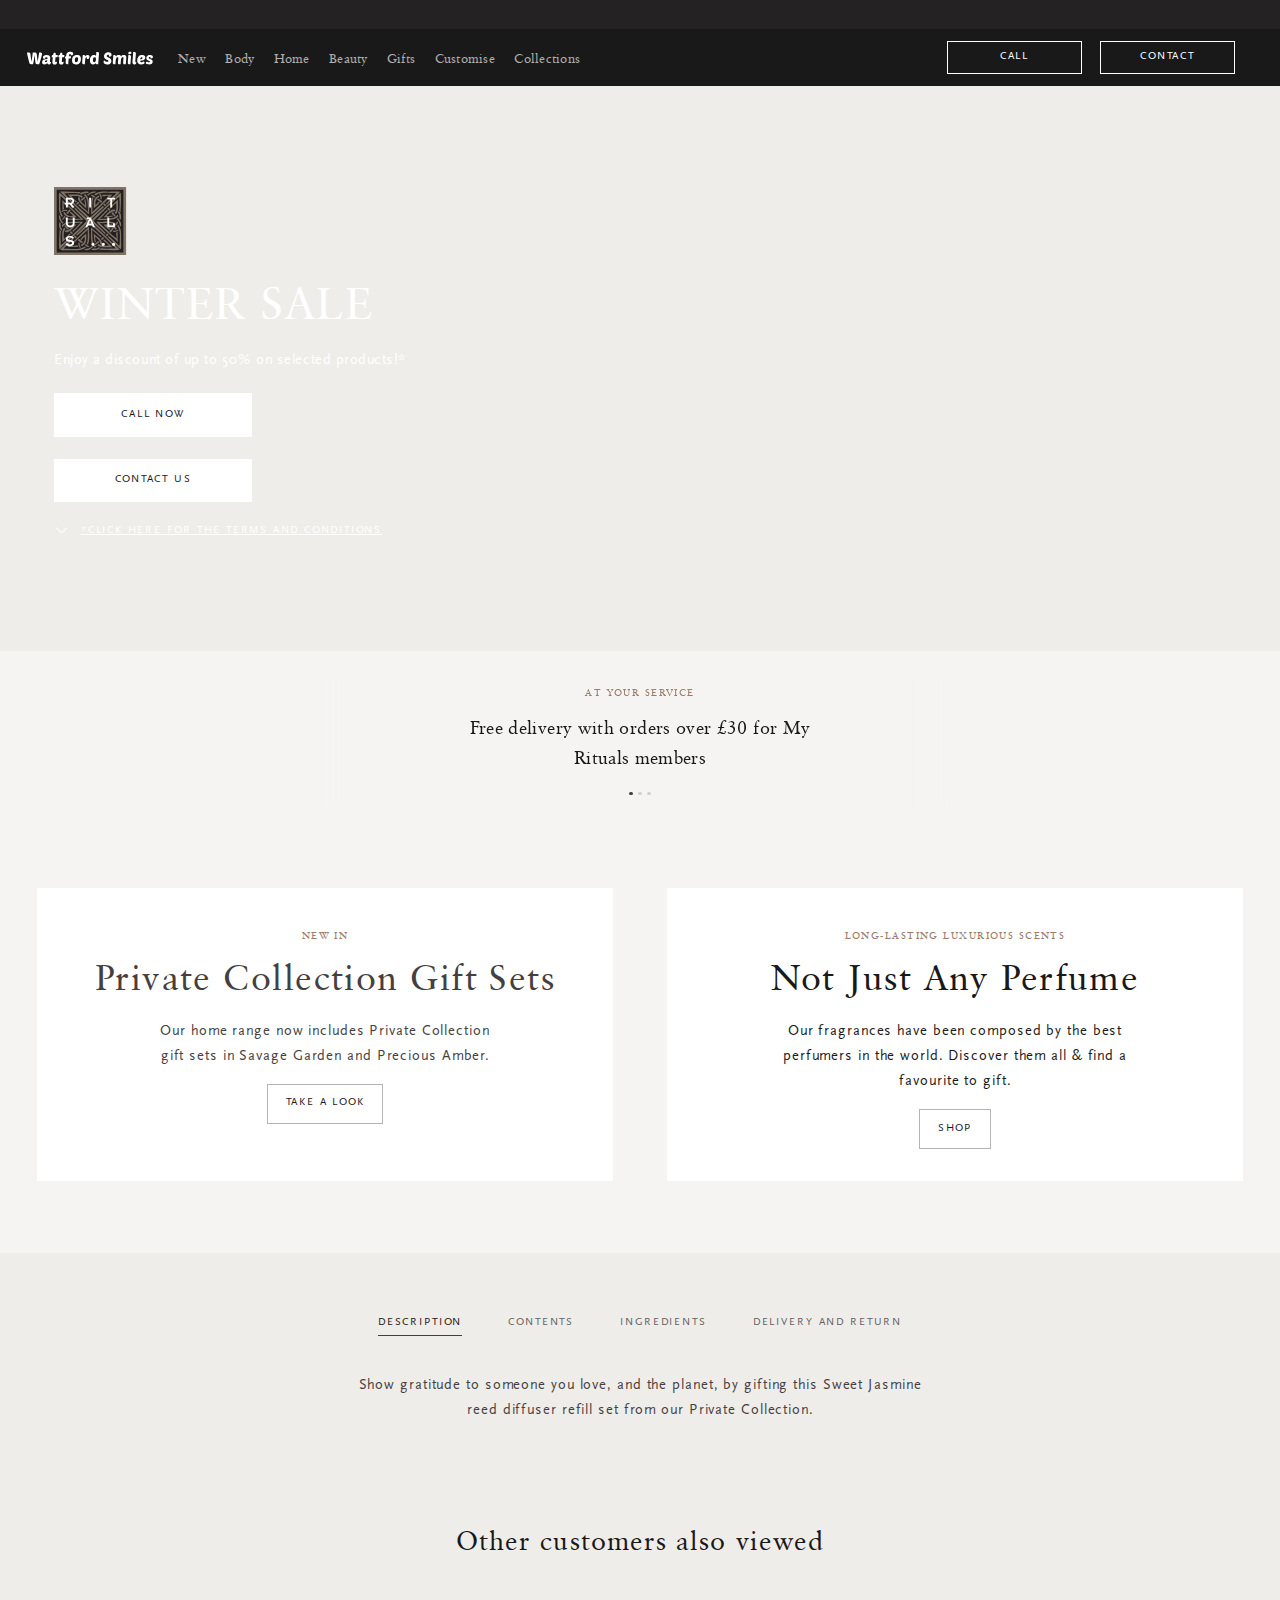
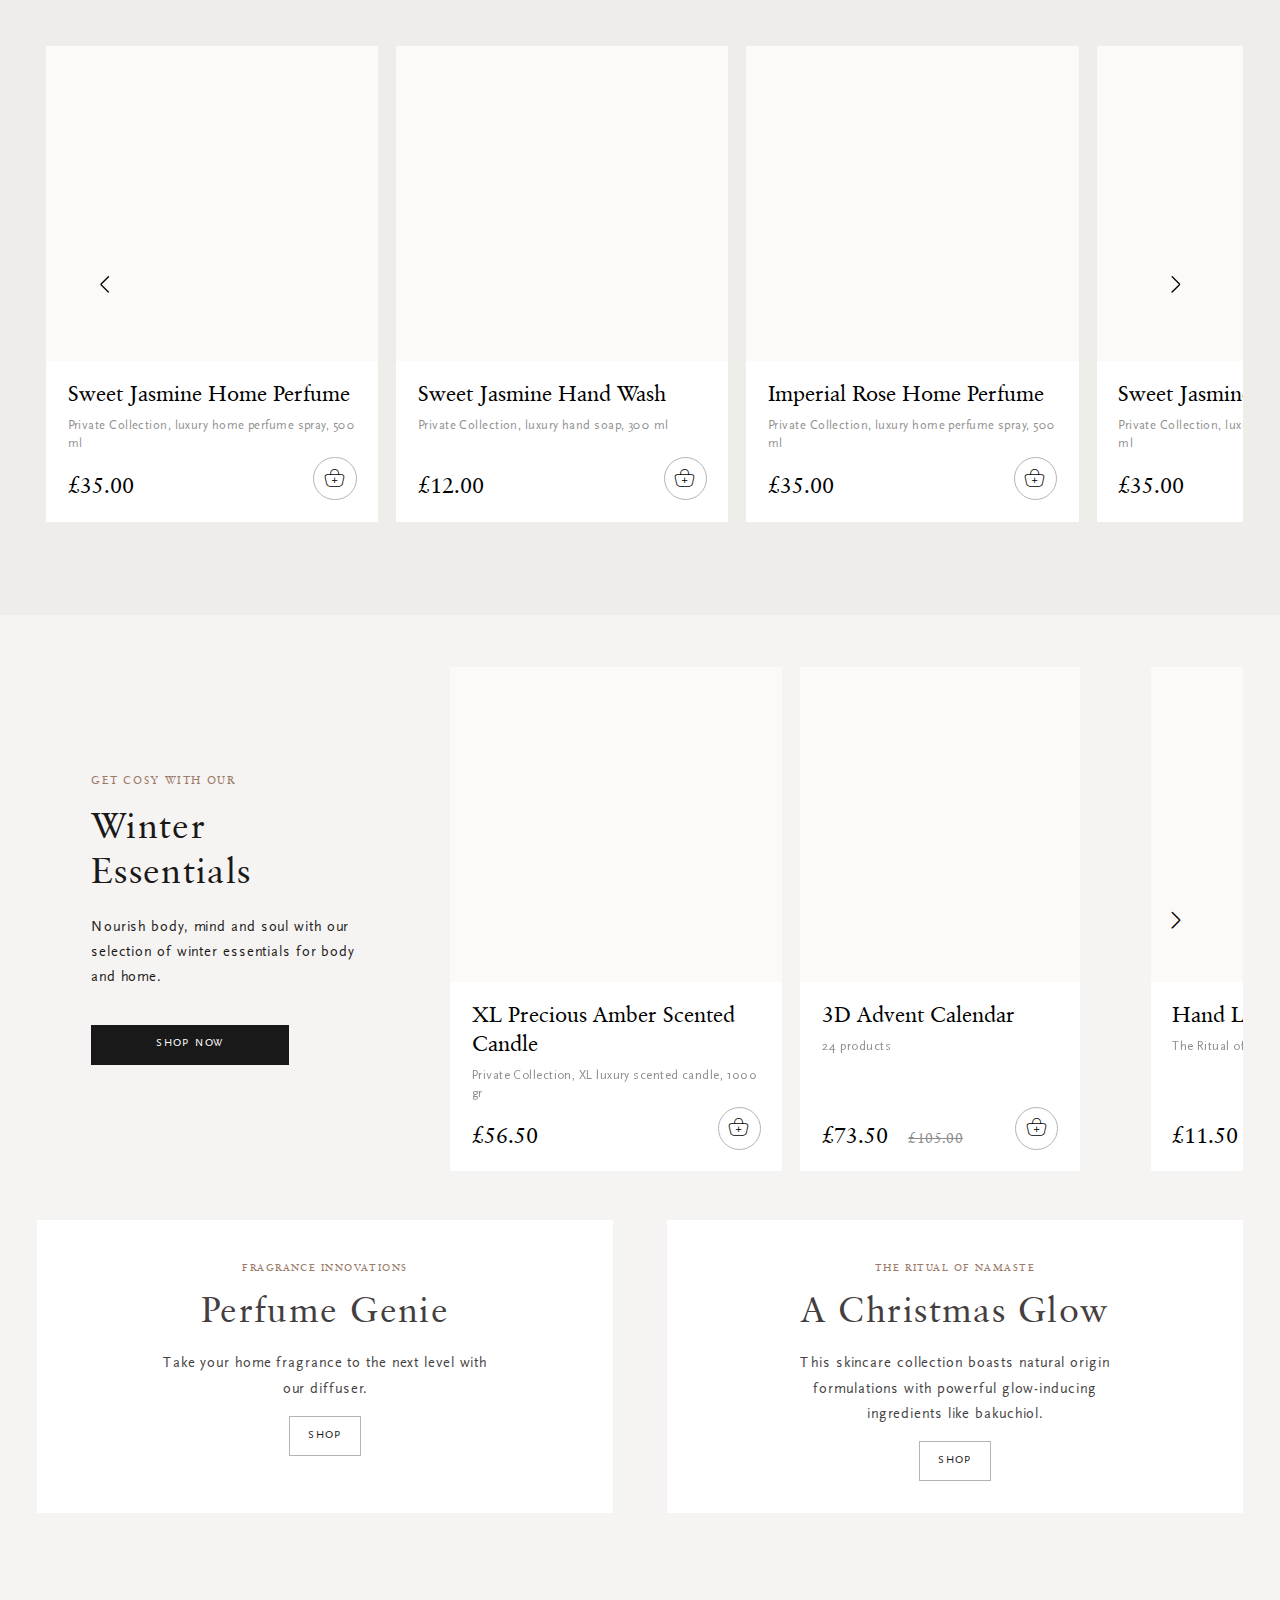
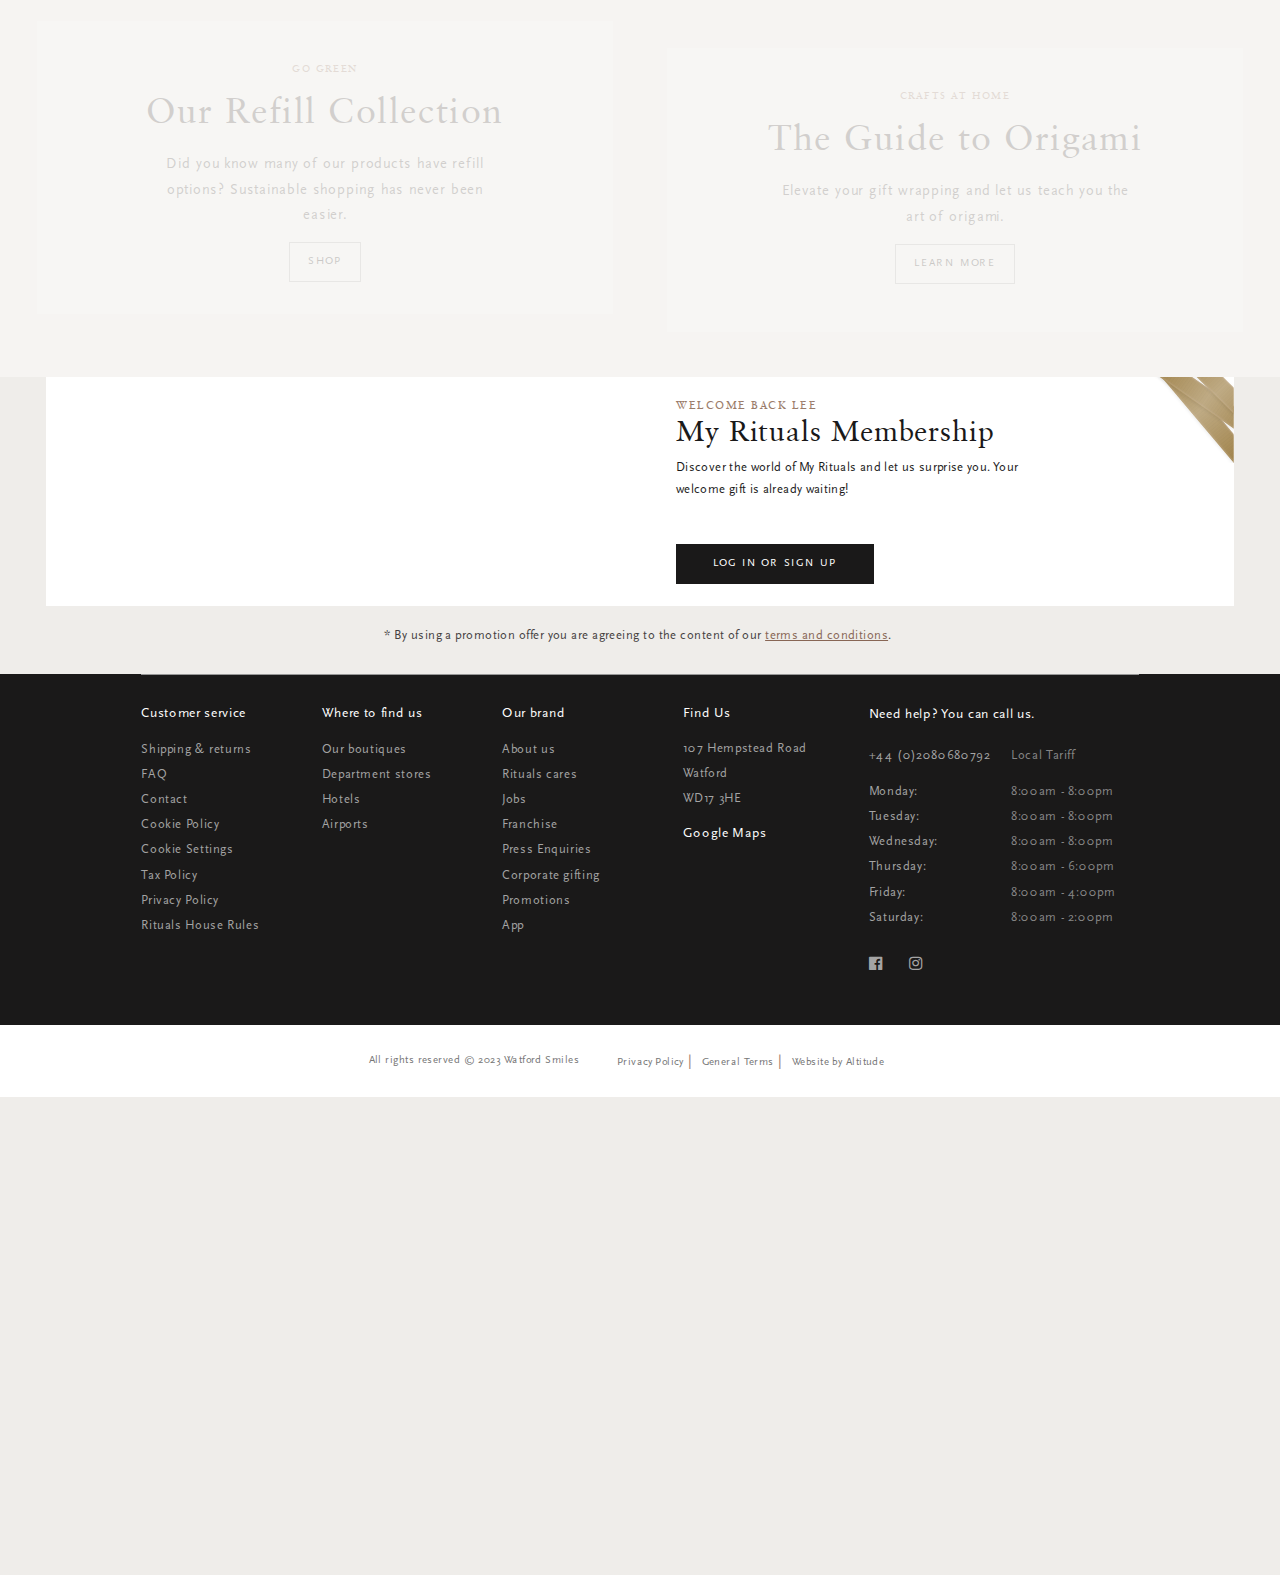
==== commit 3cc125c6: "upd" ====
--- a/index.html
+++ b/index.html
@@ -52,28 +52,9 @@
                         <a href="https://www.rituals.com/en-gb/home" class="header-logo js-header-logo">
                             <span class="sr-only">Rituals logo</span>
 
-                            <svg version="1.1" id="header-logo" viewBox="0 0 1014.9 100">
-                                <g>
-                                    <path class="st0"
-                                        d="M87.2,32.7c0-18.7-12.6-32.5-33-32.5H10.6V49H0v16.6h10.6v30 h16.7v-30H48l19.2,30h21.4l-22.9-34C78.1,57.5,87.2,46.9,87.2,32.7L87.2,32.7z M27.9,48.9v-32h25.4c12.1,0,17.2,7.6,17.2,15.8 c0,8.6-5.6,16.3-17.2,16.3L27.9,48.9L27.9,48.9z" />
-                                    <path class="st0" d="M132,95.9h16.7V0.5H132V95.9z" />
-                                    <path class="st0" d="M221.7,95.5h16.7V16.9h26.9V0.2h-70v16.7h26.9v78.6H221.7z" />
-                                    <path class="st0"
-                                        d="M311.6,0.2V57c0,22.4,16.3,41.1,40.6,41.1s40.6-18.7,40.6-41.1 V0.2h-17.2v52.7c0,17.7-10.6,27.9-23.9,27.9s-23.9-10.6-23.9-27.9V0.2H311.6L311.6,0.2z" />
-                                    <path class="st0"
-                                        d="M448.1,0.2V16h20.7l-33,79.6h17.7l7.1-17.7h38.6l7.1,17.7h18.2 L486.1,0.2H448.1L448.1,0.2z M466.8,61.9l13.3-34l13.3,34H466.8L466.8,61.9z" />
-                                    <path class="st0"
-                                        d="M639.5,56.1h-16.7v22.7h-36V0.2H570v95.4h69.5V56.1L639.5,56.1z" />
-                                    <path class="st0"
-                                        d="M707,27.9c0-5.6,5.1-12.6,19.2-12.6c8.6,0,16.3,3,24.9,11.1 l12.6-11.6C754.6,5.1,742.3,0,727.2,0c-20.7,0-37.5,11.6-37.5,28.9c0,39.1,58.9,18.2,58.9,39.6c0,9.1-9.1,14.3-21.9,14.3 c-10.6,0-20.2-5.6-26.9-12.6L687,82.3C698.7,95,713.4,100,726.2,100c20.7,0,40.1-12.1,40.1-32C765.8,27.9,707,49.4,707,27.9 L707,27.9z" />
-                                    <path class="st0"
-                                        d="M834.8,66.7c-8.1,0-14.8,6.6-14.8,15.3 c0,8.1,6.6,15.3,14.8,15.3c8.1,0,14.8-6.6,14.8-15.3S843,66.7,834.8,66.7z" />
-                                    <path class="st0"
-                                        d="M917.4,66.7c-8.1,0-14.8,6.6-14.8,15.3 c0,8.1,6.6,15.3,14.8,15.3c8.1,0,14.8-6.6,14.8-15.3S925.5,66.7,917.4,66.7z" />
-                                    <path class="st0"
-                                        d="M1000.2,66.7c-8.1,0-14.8,6.6-14.8,15.3 c0,8.1,6.6,15.3,14.8,15.3c8.1,0,14.8-6.6,14.8-15.3S1008.3,66.7,1000.2,66.7z" />
-                                </g>
-                            </svg>
+                            <svg id="header-logo" xmlns="http://www.w3.org/2000/svg" width="971" height="99" viewBox="0 0 971 99" fill="none">
+                                <path class="st0" d="M81.504 77.928C82.3573 73.4053 83.1253 69.48 83.808 66.152C84.4907 62.7387 85.088 59.5813 85.6 56.68C86.112 53.7787 86.5813 50.92 87.008 48.104C87.52 45.2027 88.032 42.0027 88.544 38.504C89.1413 34.92 89.7813 30.8667 90.464 26.344C91.232 21.736 92.128 16.232 93.152 9.83199C93.408 8.21066 93.8347 7.18666 94.432 6.75999C95.0293 6.248 96.5227 5.992 98.912 5.992C99.8507 5.992 101.259 6.07733 103.136 6.24799C105.013 6.33333 106.891 6.71733 108.768 7.39999C110.645 7.99733 112.267 8.97866 113.632 10.344C115.083 11.624 115.808 13.4587 115.808 15.848C115.808 17.2133 115.552 19.3467 115.04 22.248C114.528 25.064 113.803 28.3493 112.864 32.104C112.011 35.7733 110.987 39.784 109.792 44.136C108.683 48.488 107.531 52.8827 106.336 57.32C105.141 61.7573 103.904 66.0667 102.624 70.248C101.429 74.4293 100.277 78.2267 99.168 81.64C98.144 84.968 97.2053 87.784 96.352 90.088C95.4987 92.392 94.9013 93.8853 94.56 94.568C94.048 95.5067 93.3227 96.1467 92.384 96.488C91.4453 96.8293 90.5067 97 89.568 97H77.408C75.1893 97 73.312 96.5733 71.776 95.72C70.3253 94.8667 69.088 93.7573 68.064 92.392C67.1253 91.0267 66.3573 89.4907 65.76 87.784C65.248 86.0773 64.9067 84.328 64.736 82.536L58.336 25.064C57.824 28.8187 57.2267 33.0427 56.544 37.736C55.9467 42.4293 55.264 47.208 54.496 52.072C53.8133 56.936 53.1307 61.7147 52.448 66.408C51.7653 71.1013 51.0827 75.4107 50.4 79.336C49.7173 83.176 49.0773 86.4613 48.48 89.192C47.8827 91.9227 47.3707 93.7147 46.944 94.568C46.5173 95.5067 45.8347 96.1467 44.896 96.488C43.9573 96.8293 42.976 97 41.952 97H29.792C27.6587 97 25.8667 96.616 24.416 95.848C23.0507 94.9947 21.8987 93.8853 20.96 92.52C20.0213 91.1547 19.2533 89.6187 18.656 87.912C18.0587 86.12 17.5467 84.328 17.12 82.536C13.6213 68.6267 10.7627 57.192 8.544 48.232C6.41067 39.272 4.704 32.104 3.424 26.728C2.144 21.2667 1.248 17.2987 0.736 14.824C0.309333 12.264 0.0960002 10.4293 0.0960002 9.31999C0.0960002 7.86933 0.522667 6.93066 1.376 6.504C2.31467 6.07733 4.23467 5.864 7.136 5.864C10.72 5.864 13.7067 6.12 16.096 6.632C18.5707 7.14399 20.576 7.95466 22.112 9.064C23.648 10.088 24.8 11.496 25.568 13.288C26.4213 14.9947 26.976 17.0853 27.232 19.56C27.232 19.9013 27.2747 20.4133 27.36 21.096C27.4453 21.6933 27.5307 22.7173 27.616 24.168C27.7867 25.6187 28 27.624 28.256 30.184C28.5973 32.6587 28.9813 35.9867 29.408 40.168C29.92 44.3493 30.5173 49.5547 31.2 55.784C31.968 61.928 32.864 69.3093 33.888 77.928C34.8267 72.7227 35.552 68.5413 36.064 65.384C36.6613 62.1413 37.1733 59.3253 37.6 56.936C38.0267 54.4613 38.4107 52.1147 38.752 49.896C39.0933 47.592 39.4773 44.776 39.904 41.448C40.416 38.0347 40.9707 33.768 41.568 28.648C42.2507 23.528 43.104 16.872 44.128 8.67999C44.2133 8.08266 44.5547 7.61333 45.152 7.272C45.8347 6.93066 46.6453 6.67466 47.584 6.504C48.5227 6.33333 49.5467 6.24799 50.656 6.24799C51.8507 6.16266 52.96 6.12 53.984 6.12C57.3973 6.12 60.2987 6.33333 62.688 6.75999C65.0773 7.10133 67.04 7.74133 68.576 8.67999C70.1973 9.61866 71.4773 10.8987 72.416 12.52C73.3547 14.056 74.1227 15.976 74.72 18.28C74.976 19.3893 75.2747 20.9253 75.616 22.888C75.9573 24.7653 76.3413 27.7947 76.768 31.976C77.28 36.1573 77.8773 41.9173 78.56 49.256C79.328 56.5093 80.3093 66.0667 81.504 77.928ZM116.408 81.256C116.408 73.576 119.864 67.56 126.776 63.208C133.688 58.856 143.885 56.5093 157.368 56.168C157.453 55.2293 157.496 54.4613 157.496 53.864C157.581 53.1813 157.624 52.3707 157.624 51.432C157.624 48.7013 157.112 46.5253 156.088 44.904C155.064 43.2827 152.931 42.472 149.688 42.472C147.896 42.472 146.445 42.728 145.336 43.24C144.227 43.752 143.331 44.4773 142.648 45.416C141.965 46.2693 141.411 47.336 140.984 48.616C140.557 49.896 140.173 51.304 139.832 52.84C139.661 53.608 139.277 54.12 138.68 54.376C138.083 54.5467 137.144 54.632 135.864 54.632C127.16 54.632 122.808 51.3467 122.808 44.776C122.808 42.1307 123.405 39.6133 124.6 37.224C125.88 34.8347 127.715 32.7867 130.104 31.08C132.579 29.288 135.651 27.88 139.32 26.856C142.989 25.832 147.256 25.32 152.12 25.32C161.592 25.32 168.461 27.2827 172.728 31.208C176.995 35.1333 179.128 40.68 179.128 47.848C179.128 48.7867 179 50.4933 178.744 52.968C178.573 55.3573 178.317 57.9173 177.976 60.648C177.72 63.2933 177.464 65.8107 177.208 68.2C177.037 70.5893 176.952 72.2533 176.952 73.192C176.952 75.3253 177.336 76.8613 178.104 77.8C178.872 78.6533 179.725 79.2507 180.664 79.592C181.688 79.9333 182.584 80.1893 183.352 80.36C184.12 80.5307 184.504 80.9573 184.504 81.64C184.504 83.5173 184.248 85.4373 183.736 87.4C183.224 89.3627 182.371 91.1547 181.176 92.776C180.067 94.3973 178.488 95.72 176.44 96.744C174.477 97.768 172.045 98.28 169.144 98.28C165.048 98.28 161.976 97.2987 159.928 95.336C157.88 93.3733 156.515 90.6427 155.832 87.144C153.784 90.1307 151.096 92.7333 147.768 94.952C144.525 97.1707 140.259 98.28 134.968 98.28C132.408 98.28 129.976 97.9813 127.672 97.384C125.453 96.7867 123.491 95.8053 121.784 94.44C120.163 93.0747 118.84 91.3253 117.816 89.192C116.877 86.9733 116.408 84.328 116.408 81.256ZM156.216 66.664C153.997 66.664 151.821 66.8347 149.688 67.176C147.555 67.5173 145.635 68.072 143.928 68.84C142.307 69.5227 140.984 70.4613 139.96 71.656C138.936 72.8507 138.424 74.3013 138.424 76.008C138.424 77.9707 139.021 79.336 140.216 80.104C141.496 80.872 142.861 81.256 144.312 81.256C145.677 81.256 147.043 80.9573 148.408 80.36C149.773 79.7627 150.968 78.8667 151.992 77.672C153.101 76.392 154.04 74.856 154.808 73.064C155.576 71.272 156.045 69.1387 156.216 66.664ZM219.893 43.88C219.637 47.1227 219.338 50.3227 218.997 53.48C218.741 56.6373 218.485 59.624 218.229 62.44C217.973 65.256 217.76 67.7733 217.589 69.992C217.504 72.2107 217.461 73.9173 217.461 75.112C217.461 77.3307 217.717 78.824 218.229 79.592C218.741 80.2747 219.594 80.616 220.789 80.616C221.728 80.616 222.538 80.4453 223.221 80.104C223.904 79.7627 224.544 79.3787 225.141 78.952C225.738 78.5253 226.25 78.1413 226.677 77.8C227.189 77.4587 227.744 77.288 228.341 77.288C228.938 77.288 229.493 77.6293 230.005 78.312C230.517 78.9947 230.773 80.5733 230.773 83.048C230.773 87.7413 229.493 91.4533 226.933 94.184C224.373 96.9147 219.978 98.28 213.749 98.28C207.605 98.28 203.04 96.872 200.053 94.056C197.152 91.1547 195.701 86.76 195.701 80.872C195.701 79.592 195.744 78.0987 195.829 76.392C196 74.6 196.213 72.296 196.469 69.48C196.725 66.664 197.024 63.208 197.365 59.112C197.792 55.016 198.218 49.9387 198.645 43.88H191.861C191.178 43.88 190.752 43.752 190.581 43.496C190.496 43.1547 190.453 42.6853 190.453 42.088L190.837 35.56C190.922 34.4507 191.05 33.384 191.221 32.36C191.477 31.2507 191.904 30.2693 192.501 29.416C193.184 28.5627 194.122 27.88 195.317 27.368C196.512 26.856 198.09 26.6 200.053 26.6C200.65 25.064 201.333 23.2293 202.101 21.096C202.869 18.9627 203.637 16.9147 204.405 14.952C205.173 12.904 205.898 11.1973 206.581 9.83199C207.349 8.46666 208.032 7.784 208.629 7.784H212.341C215.925 7.784 218.4 8.89333 219.765 11.112C221.13 13.3307 221.813 15.976 221.813 19.048C221.813 20.7547 221.685 23.272 221.429 26.6H234.869C236.234 26.6 236.917 27.1973 236.917 28.392L236.405 35.304C236.234 37.864 235.509 39.9547 234.229 41.576C233.034 43.112 230.517 43.88 226.677 43.88H219.893ZM271.018 43.88C270.762 47.1227 270.463 50.3227 270.122 53.48C269.866 56.6373 269.61 59.624 269.354 62.44C269.098 65.256 268.885 67.7733 268.714 69.992C268.629 72.2107 268.586 73.9173 268.586 75.112C268.586 77.3307 268.842 78.824 269.354 79.592C269.866 80.2747 270.719 80.616 271.914 80.616C272.853 80.616 273.663 80.4453 274.346 80.104C275.029 79.7627 275.669 79.3787 276.266 78.952C276.863 78.5253 277.375 78.1413 277.802 77.8C278.314 77.4587 278.869 77.288 279.466 77.288C280.063 77.288 280.618 77.6293 281.13 78.312C281.642 78.9947 281.898 80.5733 281.898 83.048C281.898 87.7413 280.618 91.4533 278.058 94.184C275.498 96.9147 271.103 98.28 264.874 98.28C258.73 98.28 254.165 96.872 251.178 94.056C248.277 91.1547 246.826 86.76 246.826 80.872C246.826 79.592 246.869 78.0987 246.954 76.392C247.125 74.6 247.338 72.296 247.594 69.48C247.85 66.664 248.149 63.208 248.49 59.112C248.917 55.016 249.343 49.9387 249.77 43.88H242.986C242.303 43.88 241.877 43.752 241.706 43.496C241.621 43.1547 241.578 42.6853 241.578 42.088L241.962 35.56C242.047 34.4507 242.175 33.384 242.346 32.36C242.602 31.2507 243.029 30.2693 243.626 29.416C244.309 28.5627 245.247 27.88 246.442 27.368C247.637 26.856 249.215 26.6 251.178 26.6C251.775 25.064 252.458 23.2293 253.226 21.096C253.994 18.9627 254.762 16.9147 255.53 14.952C256.298 12.904 257.023 11.1973 257.706 9.83199C258.474 8.46666 259.157 7.784 259.754 7.784H263.466C267.05 7.784 269.525 8.89333 270.89 11.112C272.255 13.3307 272.938 15.976 272.938 19.048C272.938 20.7547 272.81 23.272 272.554 26.6H285.994C287.359 26.6 288.042 27.1973 288.042 28.392L287.53 35.304C287.359 37.864 286.634 39.9547 285.354 41.576C284.159 43.112 281.642 43.88 277.802 43.88H271.018ZM321.119 52.712C320.948 55.272 320.735 58.0453 320.479 61.032C320.223 64.0187 319.967 67.048 319.711 70.12C319.455 73.1067 319.199 76.0507 318.943 78.952C318.772 81.8533 318.602 84.4133 318.431 86.632C318.26 88.8507 318.09 90.6853 317.919 92.136C317.834 93.5867 317.791 94.3547 317.791 94.44C317.706 95.464 317.492 96.1467 317.151 96.488C316.81 96.8293 316.084 97 314.975 97H310.367C305.759 97 302.516 95.9333 300.639 93.8C298.847 91.5813 297.951 88.296 297.951 83.944C297.951 83.432 297.994 82.152 298.079 80.104C298.25 78.056 298.42 75.624 298.591 72.808C298.847 69.9067 299.103 66.7067 299.359 63.208C299.615 59.7093 299.871 56.2107 300.127 52.712H294.111C293.172 52.712 292.703 52.2427 292.703 51.304C292.703 50.6213 292.746 49.64 292.831 48.36C292.916 46.9947 293.002 45.672 293.087 44.392C293.172 43.368 293.3 42.344 293.471 41.32C293.727 40.2107 294.111 39.272 294.623 38.504C295.22 37.6507 296.074 36.968 297.183 36.456C298.292 35.8587 299.743 35.5173 301.535 35.432L302.047 30.312C302.559 24.7653 303.583 20.1147 305.119 16.36C306.74 12.6053 308.831 9.61866 311.391 7.39999C313.951 5.09599 316.98 3.47466 320.479 2.536C324.063 1.51199 328.031 0.999992 332.383 0.999992C336.65 0.999992 340.276 1.38399 343.263 2.15199C346.335 2.91999 348.81 3.98666 350.687 5.352C352.564 6.71733 353.93 8.33866 354.783 10.216C355.636 12.0933 356.063 14.0987 356.063 16.232C356.063 20.6693 354.655 23.8267 351.839 25.704C349.108 27.5813 345.396 28.52 340.703 28.52C339.423 28.52 338.527 28.4347 338.015 28.264C337.588 28.008 337.375 27.496 337.375 26.728C337.375 23.912 337.119 21.6933 336.607 20.072C336.095 18.4507 334.687 17.64 332.383 17.64C330.676 17.64 329.226 18.152 328.031 19.176C326.836 20.2 325.855 21.5653 325.087 23.272C324.319 24.8933 323.722 26.7707 323.295 28.904C322.954 31.0373 322.655 33.2133 322.399 35.432H337.119C338.484 35.432 339.167 36.0293 339.167 37.224L338.655 44.136C338.484 46.696 337.759 48.7867 336.479 50.408C335.284 51.944 332.767 52.712 328.927 52.712H321.119ZM377.42 98.28C371.532 98.28 366.625 97.4693 362.7 95.848C358.86 94.1413 355.788 91.8373 353.484 88.936C351.18 86.0347 349.559 82.664 348.62 78.824C347.681 74.8987 347.212 70.7173 347.212 66.28C347.212 61.16 347.809 56.168 349.004 51.304C350.284 46.3547 352.417 41.96 355.404 38.12C358.391 34.28 362.316 31.208 367.18 28.904C372.129 26.5147 378.273 25.32 385.612 25.32C396.364 25.32 404.044 27.9653 408.652 33.256C413.345 38.4613 415.692 45.8 415.692 55.272C415.692 57.9173 415.479 60.8613 415.052 64.104C414.711 67.2613 413.985 70.4187 412.876 73.576C411.852 76.7333 410.401 79.8053 408.524 82.792C406.732 85.7787 404.428 88.424 401.612 90.728C398.796 93.032 395.383 94.8667 391.372 96.232C387.447 97.5973 382.796 98.28 377.42 98.28ZM383.436 42.344C380.193 42.344 377.591 43.1973 375.628 44.904C373.751 46.5253 372.3 48.5307 371.276 50.92C370.337 53.224 369.697 55.6987 369.356 58.344C369.1 60.904 368.972 63.08 368.972 64.872C368.972 70.504 369.868 74.6427 371.66 77.288C373.452 79.9333 376.012 81.256 379.34 81.256C382.327 81.256 384.759 80.3173 386.636 78.44C388.599 76.5627 390.092 74.3013 391.116 71.656C392.225 69.0107 392.951 66.2373 393.292 63.336C393.719 60.4347 393.932 58.0027 393.932 56.04C393.932 51.7733 393.121 48.4453 391.5 46.056C389.964 43.5813 387.276 42.344 383.436 42.344ZM466.592 57.192C466.08 57.192 465.483 57.192 464.8 57.192C464.203 57.1067 463.605 57.0213 463.008 56.936C462.411 56.7653 461.899 56.5947 461.472 56.424C461.045 56.168 460.832 55.8693 460.832 55.528C460.832 54.4187 460.875 53.3947 460.96 52.456C461.045 51.5173 461.088 50.536 461.088 49.512C461.088 47.6347 460.832 46.0987 460.32 44.904C459.808 43.7093 458.784 43.112 457.248 43.112C454.859 43.112 452.853 44.6907 451.232 47.848C449.696 50.92 448.715 55.5707 448.288 61.8C448.117 64.5307 447.861 67.6453 447.52 71.144C447.264 74.5573 447.008 77.8853 446.752 81.128C446.496 84.2853 446.283 87.1013 446.112 89.576C445.941 92.0507 445.856 93.672 445.856 94.44C445.856 95.2933 445.557 95.9333 444.96 96.36C444.363 96.7867 443.723 97 443.04 97H438.432C435.787 97 433.611 96.744 431.904 96.232C430.283 95.6347 428.96 94.824 427.936 93.8C426.997 92.776 426.315 91.5387 425.888 90.088C425.547 88.552 425.376 86.8027 425.376 84.84C425.376 83.56 425.419 81.768 425.504 79.464C425.675 77.0747 425.931 73.832 426.272 69.736C426.613 65.5547 426.997 60.3067 427.424 53.992C427.936 47.592 428.533 39.6987 429.216 30.312C429.387 27.8373 430.283 26.6 431.904 26.6H436.896C439.285 26.6 441.291 26.856 442.912 27.368C444.533 27.88 445.856 28.6053 446.88 29.544C447.904 30.3973 448.629 31.4213 449.056 32.616C449.568 33.8107 449.909 35.048 450.08 36.328C451.104 34.3653 452.299 32.7013 453.664 31.336C455.115 29.8853 456.608 28.7333 458.144 27.88C459.68 26.9413 461.259 26.3013 462.88 25.96C464.501 25.5333 465.995 25.32 467.36 25.32C468.981 25.32 470.603 25.6187 472.224 26.216C473.931 26.8133 475.467 27.7093 476.832 28.904C478.197 30.0987 479.264 31.6347 480.032 33.512C480.885 35.3893 481.312 37.608 481.312 40.168C481.312 42.472 480.971 44.648 480.288 46.696C479.605 48.744 478.624 50.5787 477.344 52.2C476.064 53.736 474.485 54.9733 472.608 55.912C470.816 56.7653 468.811 57.192 466.592 57.192ZM509.922 98.28C506.594 98.28 503.394 97.6827 500.322 96.488C497.335 95.2933 494.69 93.416 492.386 90.856C490.167 88.296 488.375 85.0533 487.01 81.128C485.73 77.2027 485.09 72.4667 485.09 66.92C485.09 64.4453 485.261 61.7147 485.602 58.728C485.943 55.656 486.541 52.584 487.394 49.512C488.247 46.44 489.442 43.4533 490.978 40.552C492.514 37.6507 494.434 35.0907 496.738 32.872C499.127 30.568 501.943 28.7333 505.186 27.368C508.514 26.0027 512.397 25.32 516.834 25.32C521.101 25.32 524.514 26.088 527.074 27.624C529.719 29.0747 531.383 31.6347 532.066 35.304C532.237 31.976 532.407 29.0747 532.578 26.6C532.749 24.1253 532.877 21.8213 532.962 19.688C533.133 17.5547 533.303 15.4213 533.474 13.288C533.645 11.1547 533.815 8.72266 533.986 5.992C534.071 4.11466 534.285 3.00533 534.626 2.66399C534.797 2.49333 535.01 2.408 535.266 2.408C535.522 2.32266 535.991 2.28 536.674 2.28H541.666C544.226 2.28 546.359 2.57866 548.066 3.17599C549.773 3.77333 551.138 4.584 552.162 5.60799C553.186 6.632 553.911 7.82666 554.338 9.19199C554.765 10.472 554.978 11.8373 554.978 13.288C554.978 13.288 554.893 14.3547 554.722 16.488C554.551 18.6213 554.338 21.48 554.082 25.064C553.826 28.5627 553.527 32.5733 553.186 37.096C552.845 41.6187 552.503 46.312 552.162 51.176C551.821 55.9547 551.479 60.7333 551.138 65.512C550.797 70.2053 550.455 74.5573 550.114 78.568C549.773 82.4933 549.474 85.9067 549.218 88.808C549.047 91.624 548.919 93.5013 548.834 94.44C548.663 95.464 548.45 96.1467 548.194 96.488C547.938 96.8293 547.213 97 546.018 97H541.41C539.618 97 537.911 96.872 536.29 96.616C534.754 96.2747 533.389 95.7627 532.194 95.08C531.085 94.312 530.189 93.3307 529.506 92.136C528.909 90.856 528.61 89.2347 528.61 87.272C527.074 90.5147 524.727 93.16 521.57 95.208C518.498 97.256 514.615 98.28 509.922 98.28ZM521.058 42.344C516.706 42.344 513.463 44.264 511.33 48.104C509.282 51.8587 508.258 56.936 508.258 63.336C508.258 65.5547 508.386 67.7307 508.642 69.864C508.983 71.9973 509.538 73.9173 510.306 75.624C511.074 77.3307 512.098 78.696 513.378 79.72C514.743 80.744 516.45 81.256 518.498 81.256C522.167 81.256 525.239 79.464 527.714 75.88C530.189 72.296 531.426 66.664 531.426 58.984C531.426 56.8507 531.298 54.8027 531.042 52.84C530.786 50.792 530.274 49 529.506 47.464C528.738 45.928 527.671 44.6907 526.306 43.752C524.941 42.8133 523.191 42.344 521.058 42.344ZM628.353 4.84C636.374 4.84 642.305 6.58933 646.145 10.088C650.07 13.5867 652.033 18.152 652.033 23.784C652.033 28.5627 650.71 32.232 648.065 34.792C645.42 37.2667 641.622 38.504 636.673 38.504C635.137 38.504 634.156 38.376 633.729 38.12C633.302 37.7787 633.089 37.1387 633.089 36.2C633.089 35.3467 633.004 34.2373 632.833 32.872C632.748 31.5067 632.449 30.184 631.937 28.904C631.425 27.624 630.614 26.5573 629.505 25.704C628.396 24.7653 626.86 24.296 624.897 24.296C622.166 24.296 619.734 25.1493 617.601 26.856C615.468 28.4773 614.401 30.6107 614.401 33.256C614.401 35.56 615.254 37.4373 616.961 38.888C618.753 40.3387 620.972 41.704 623.617 42.984C626.262 44.1787 629.121 45.416 632.193 46.696C635.35 47.976 638.252 49.6827 640.897 51.816C643.542 53.864 645.718 56.4667 647.425 59.624C649.217 62.696 650.113 66.6213 650.113 71.4C650.113 75.1547 649.473 78.696 648.193 82.024C646.998 85.2667 645.164 88.1253 642.689 90.6C640.3 92.9893 637.228 94.8667 633.473 96.232C629.804 97.5973 625.494 98.28 620.545 98.28C616.278 98.28 612.31 97.8107 608.641 96.872C605.057 95.9333 601.9 94.7813 599.169 93.416C596.524 91.9653 594.433 90.4293 592.897 88.808C591.361 87.1013 590.593 85.5653 590.593 84.2C590.593 78.568 590.892 74.5147 591.489 72.04C592.172 69.5653 593.366 68.328 595.073 68.328C596.268 68.328 597.505 68.84 598.785 69.864C600.15 70.888 601.686 72.04 603.393 73.32C605.1 74.6 607.062 75.752 609.281 76.776C611.585 77.8 614.23 78.312 617.217 78.312C618.412 78.312 619.564 78.2267 620.673 78.056C621.868 77.8 622.892 77.416 623.745 76.904C624.684 76.392 625.409 75.7093 625.921 74.856C626.518 74.0027 626.817 72.9787 626.817 71.784C626.817 69.6507 626.006 67.944 624.385 66.664C622.764 65.384 620.716 64.232 618.241 63.208C615.766 62.0987 613.078 60.9893 610.177 59.88C607.361 58.6853 604.716 57.1067 602.241 55.144C599.766 53.096 597.718 50.4933 596.097 47.336C594.476 44.1787 593.665 40.1253 593.665 35.176C593.665 29.6293 594.689 24.936 596.737 21.096C598.87 17.256 601.558 14.1413 604.801 11.752C608.129 9.27733 611.841 7.52799 615.937 6.504C620.118 5.39466 624.257 4.84 628.353 4.84ZM683.267 73.96C683.011 77.8853 682.712 81.64 682.371 85.224C682.03 88.7227 681.774 91.7947 681.603 94.44C681.518 95.464 681.304 96.1467 680.963 96.488C680.622 96.8293 679.896 97 678.787 97H674.179C671.534 97 669.358 96.744 667.651 96.232C666.03 95.6347 664.707 94.824 663.683 93.8C662.744 92.776 662.062 91.5387 661.635 90.088C661.294 88.552 661.123 86.8027 661.123 84.84C661.123 83.56 661.166 81.768 661.251 79.464C661.422 77.0747 661.678 73.832 662.019 69.736C662.36 65.5547 662.744 60.3067 663.171 53.992C663.683 47.592 664.28 39.6987 664.963 30.312C665.048 28.4347 665.262 27.3253 665.603 26.984C665.859 26.728 666.542 26.6 667.651 26.6H672.643C675.203 26.6 677.294 26.8987 678.915 27.496C680.536 28.0933 681.859 28.8613 682.883 29.8C683.907 30.7387 684.632 31.848 685.059 33.128C685.486 34.408 685.742 35.7307 685.827 37.096C688.302 32.488 691.118 29.3733 694.275 27.752C697.432 26.1307 701.144 25.32 705.411 25.32C707.715 25.32 709.934 25.5333 712.067 25.96C714.2 26.3867 716.12 27.112 717.827 28.136C719.534 29.16 720.984 30.5253 722.179 32.232C723.374 33.8533 724.227 35.944 724.739 38.504C727.384 33.5547 730.286 30.1413 733.443 28.264C736.6 26.3013 740.568 25.32 745.347 25.32C747.992 25.32 750.51 25.6187 752.899 26.216C755.374 26.728 757.507 27.6667 759.299 29.032C761.091 30.3973 762.499 32.2747 763.523 34.664C764.632 36.968 765.187 39.8693 765.187 43.368C765.187 46.0133 765.059 49.256 764.803 53.096C764.547 56.936 764.248 61.1173 763.907 65.64C763.566 70.0773 763.182 74.6853 762.755 79.464C762.328 84.1573 761.987 88.68 761.731 93.032C761.646 93.9707 761.56 94.696 761.475 95.208C761.39 95.72 761.219 96.104 760.963 96.36C760.792 96.616 760.494 96.7867 760.067 96.872C759.64 96.9573 759.043 97 758.275 97H754.179C751.448 97 749.23 96.744 747.523 96.232C745.816 95.72 744.494 94.9947 743.555 94.056C742.616 93.1173 741.934 91.9653 741.507 90.6C741.166 89.1493 740.995 87.528 740.995 85.736C740.995 84.6267 741.038 83.048 741.123 81C741.294 78.952 741.464 76.7333 741.635 74.344C741.891 71.9547 742.104 69.48 742.275 66.92C742.531 64.36 742.744 62.0133 742.915 59.88C743.171 57.6613 743.342 55.7413 743.427 54.12C743.598 52.4987 743.683 51.432 743.683 50.92C743.683 48.7013 743.214 46.7387 742.275 45.032C741.422 43.3253 739.715 42.472 737.155 42.472C734.936 42.472 733.016 43.1973 731.395 44.648C729.774 46.0987 728.408 48.104 727.299 50.664C726.19 53.224 725.294 56.2533 724.611 59.752C723.928 63.2507 723.459 67.048 723.203 71.144C723.032 73.7893 722.819 76.8187 722.563 80.232C722.307 83.6453 722.008 87.912 721.667 93.032C721.582 93.9707 721.496 94.696 721.411 95.208C721.326 95.72 721.155 96.104 720.899 96.36C720.728 96.616 720.43 96.7867 720.003 96.872C719.576 96.9573 718.979 97 718.211 97H714.115C711.384 97 709.166 96.744 707.459 96.232C705.752 95.72 704.43 94.9947 703.491 94.056C702.552 93.1173 701.87 91.9653 701.443 90.6C701.102 89.1493 700.931 87.528 700.931 85.736C700.931 84.0293 701.059 81.5547 701.315 78.312C701.656 74.984 701.955 71.5707 702.211 68.072C702.552 64.488 702.851 61.1173 703.107 57.96C703.448 54.7173 703.619 52.3707 703.619 50.92C703.619 48.7013 703.15 46.7387 702.211 45.032C701.358 43.3253 699.651 42.472 697.091 42.472C694.787 42.472 692.824 43.3253 691.203 45.032C689.582 46.7387 688.216 49.0427 687.107 51.944C686.083 54.76 685.23 58.088 684.547 61.928C683.95 65.768 683.523 69.7787 683.267 73.96ZM789.807 97C787.162 97 784.986 96.744 783.279 96.232C781.658 95.6347 780.335 94.824 779.311 93.8C778.372 92.776 777.69 91.5387 777.263 90.088C776.922 88.552 776.751 86.8027 776.751 84.84C776.751 83.56 776.794 81.768 776.879 79.464C777.05 77.0747 777.306 73.832 777.647 69.736C777.988 65.5547 778.372 60.3067 778.799 53.992C779.311 47.592 779.908 39.6987 780.591 30.312C780.676 28.4347 780.89 27.3253 781.231 26.984C781.487 26.728 782.17 26.6 783.279 26.6H788.271C790.916 26.6 793.05 26.856 794.671 27.368C796.378 27.88 797.7 28.648 798.639 29.672C799.663 30.696 800.346 31.9333 800.687 33.384C801.114 34.8347 801.327 36.456 801.327 38.248C801.327 39.528 801.242 41.448 801.071 44.008C800.9 46.568 800.644 50.0667 800.303 54.504C800.047 58.856 799.663 64.3173 799.151 70.888C798.639 77.3733 797.999 85.224 797.231 94.44C797.146 95.464 796.932 96.1467 796.591 96.488C796.25 96.8293 795.524 97 794.415 97H789.807ZM780.719 11.496C780.719 8.08266 781.956 5.39467 784.431 3.432C786.906 1.46933 790.234 0.487999 794.415 0.487999C798.084 0.487999 800.73 1.256 802.351 2.79199C804.058 4.24266 804.911 6.20533 804.911 8.67999C804.911 11.8373 803.716 14.4827 801.327 16.616C799.023 18.664 795.61 19.688 791.087 19.688C784.175 19.688 780.719 16.9573 780.719 11.496ZM827.471 98.152C822.18 98.152 818.383 96.744 816.079 93.928C813.775 91.112 812.623 86.4613 812.623 79.976C812.623 78.952 812.666 77.672 812.751 76.136C812.922 74.6 813.092 72.6373 813.263 70.248C813.519 67.7733 813.818 64.744 814.159 61.16C814.5 57.576 814.842 53.224 815.183 48.104C815.61 42.984 816.036 36.968 816.463 30.056C816.975 23.144 817.487 15.1227 817.999 5.992C818.084 4.11466 818.298 3.00533 818.639 2.66399C818.895 2.408 819.578 2.28 820.687 2.28H825.679C828.239 2.28 830.372 2.57866 832.079 3.17599C833.786 3.77333 835.151 4.584 836.175 5.60799C837.199 6.632 837.924 7.82666 838.351 9.19199C838.778 10.472 838.991 11.8373 838.991 13.288C838.991 14.9947 838.863 17.4693 838.607 20.712C838.436 23.8693 838.18 27.4533 837.839 31.464C837.498 35.4747 837.156 39.656 836.815 44.008C836.474 48.36 836.132 52.5413 835.791 56.552C835.45 60.4773 835.151 64.0187 834.895 67.176C834.724 70.3333 834.639 72.7227 834.639 74.344C834.639 76.5627 835.023 78.1413 835.791 79.08C836.644 80.0187 837.54 80.7013 838.479 81.128C839.418 81.4693 840.271 81.7253 841.039 81.896C841.892 81.9813 842.319 82.2373 842.319 82.664C842.319 84.5413 842.106 86.4187 841.679 88.296C841.252 90.088 840.484 91.752 839.375 93.288C838.266 94.7387 836.73 95.9333 834.767 96.872C832.89 97.7253 830.458 98.152 827.471 98.152ZM880.816 98.28C877.061 98.28 873.307 97.8107 869.552 96.872C865.883 95.9333 862.555 94.312 859.568 92.008C856.667 89.704 854.277 86.632 852.4 82.792C850.523 78.952 849.584 74.1307 849.584 68.328C849.584 66.1947 849.755 63.6347 850.096 60.648C850.437 57.6613 851.077 54.5893 852.016 51.432C853.04 48.2747 854.405 45.16 856.112 42.088C857.904 38.9307 860.208 36.1147 863.024 33.64C865.84 31.1653 869.253 29.16 873.264 27.624C877.275 26.088 882.053 25.32 887.6 25.32C892.037 25.32 895.792 25.832 898.864 26.856C901.936 27.88 904.411 29.288 906.288 31.08C908.165 32.7867 909.531 34.792 910.384 37.096C911.237 39.4 911.664 41.8747 911.664 44.52C911.664 48.4453 910.853 51.7733 909.232 54.504C907.696 57.2347 905.648 59.5387 903.088 61.416C900.613 63.208 897.84 64.616 894.768 65.64C891.696 66.664 888.667 67.4747 885.68 68.072C882.693 68.584 879.92 68.9253 877.36 69.096C874.885 69.1813 872.965 69.224 871.6 69.224C871.6 70.8453 871.813 72.4667 872.24 74.088C872.752 75.624 873.477 76.9893 874.416 78.184C875.355 79.3787 876.592 80.36 878.128 81.128C879.664 81.896 881.541 82.28 883.76 82.28C885.979 82.28 887.685 81.9387 888.88 81.256C890.16 80.488 891.184 79.6773 891.952 78.824C892.72 77.8853 893.36 77.0747 893.872 76.392C894.469 75.624 895.237 75.24 896.176 75.24C896.603 75.24 897.328 75.368 898.352 75.624C899.461 75.7947 900.571 76.2213 901.68 76.904C902.789 77.5867 903.771 78.5253 904.624 79.72C905.477 80.9147 905.904 82.4507 905.904 84.328C905.904 86.8027 905.136 88.936 903.6 90.728C902.064 92.52 900.059 93.9707 897.584 95.08C895.195 96.1893 892.507 97 889.52 97.512C886.533 98.024 883.632 98.28 880.816 98.28ZM883.248 42.344C881.371 42.344 879.749 42.8987 878.384 44.008C877.104 45.032 875.995 46.3547 875.056 47.976C874.203 49.5973 873.52 51.3893 873.008 53.352C872.581 55.3147 872.24 57.192 871.984 58.984C877.275 58.8987 881.541 58.0027 884.784 56.296C888.112 54.5893 889.776 52.1573 889.776 49C889.776 47.2933 889.221 45.7573 888.112 44.392C887.088 43.0267 885.467 42.344 883.248 42.344ZM949.197 25.32C956.45 25.32 961.784 26.7707 965.197 29.672C968.61 32.488 970.317 36.1147 970.317 40.552C970.317 44.3067 969.122 47.1653 966.733 49.128C964.429 51.0907 961.058 52.072 956.621 52.072C955.426 52.072 954.616 51.944 954.189 51.688C953.762 51.432 953.549 50.9627 953.549 50.28C953.549 49.512 953.464 48.6587 953.293 47.72C953.208 46.696 952.909 45.7573 952.397 44.904C951.97 43.9653 951.245 43.1973 950.221 42.6C949.282 42.0027 947.917 41.704 946.125 41.704C943.736 41.704 941.816 42.3013 940.365 43.496C938.914 44.6053 938.189 46.0133 938.189 47.72C938.189 49.512 938.914 50.9627 940.365 52.072C941.901 53.096 943.778 54.0773 945.997 55.016C948.301 55.9547 950.776 56.936 953.421 57.96C956.066 58.8987 958.498 60.1787 960.717 61.8C963.021 63.4213 964.898 65.4693 966.349 67.944C967.885 70.3333 968.653 73.448 968.653 77.288C968.653 83.432 966.477 88.4667 962.125 92.392C957.773 96.3173 951.245 98.28 942.541 98.28C940.152 98.28 937.378 98.0667 934.221 97.64C931.149 97.2987 928.205 96.744 925.389 95.976C922.573 95.1227 920.184 94.0133 918.221 92.648C916.344 91.2827 915.405 89.576 915.405 87.528C915.405 86.76 915.533 85.8213 915.789 84.712C916.13 83.6027 916.6 82.536 917.197 81.512C917.88 80.488 918.648 79.6347 919.501 78.952C920.44 78.184 921.549 77.8 922.829 77.8C923.853 77.8 924.792 78.056 925.645 78.568C926.498 79.08 927.48 79.6347 928.589 80.232C929.784 80.744 931.234 81.256 932.941 81.768C934.648 82.28 936.909 82.536 939.725 82.536C941.858 82.536 943.736 82.28 945.357 81.768C947.064 81.256 947.917 80.104 947.917 78.312C947.917 76.6907 947.234 75.4107 945.869 74.472C944.504 73.448 942.754 72.5093 940.621 71.656C938.573 70.8027 936.312 69.9067 933.837 68.968C931.448 67.944 929.186 66.6213 927.053 65C925.005 63.3787 923.298 61.3307 921.933 58.856C920.568 56.296 919.885 53.0107 919.885 49C919.885 44.648 920.738 40.9787 922.445 37.992C924.237 34.92 926.498 32.4453 929.229 30.568C932.045 28.6907 935.202 27.368 938.701 26.6C942.2 25.7467 945.698 25.32 949.197 25.32Z" fill="white"/>
+                                </svg>
                         </a>
                         <div class="nav-mobile js-nav-mobile" aria-hidden="true">
                             <div class="nav-mobile-inner">
@@ -8416,11 +8397,18 @@
                                         <h1 class="heading-h1 txt--white">WINTER SALE</h1>
                                         <p class="txt--white">Enjoy a discount of up to 50% on selected products!*</p>
                                         <div class="content-banner-btn-wrapper">
-                                            <a href="https://www.rituals.com/en-gb/sale" class="btn btn--white-filled"
+                                            <a href="#" class="btn btn--white-filled"
                                                 data-internal-promotion="winter-sale22-homepage-banner-btn">
-                                                Shop Sale Now
+                                                CALL NOW
                                             </a>
                                         </div>
+                                        <div class="content-banner-btn-wrapper">
+                                            <a href="#" class="btn btn--white-filled"
+                                                data-internal-promotion="winter-sale22-homepage-banner-btn">
+                                                CONTACT US
+                                            </a>
+                                        </div>
+
                                         <div class="accordion accordion-content">
                                             <div class="acc-content-item" aria-haspopup="true">
                                                 <button type="button"
@@ -8532,6 +8520,7 @@
                         </section>
                     </div>
                 </main>
+
                 <main role="main" class="c-main mainBLock">
                     <div class="js-product-tabs product-tabs-container"
                         aria-label="Fragrance sticks and Refill Set - Sweet Jasmine 2022"
@@ -8571,31 +8560,18 @@
                                     </ul>
                                 </div>
                                 <div class="tabs-content js-tabs-container" aria-haspopup="true">
-                                    <div class="tab-content js-tab-content active" style="min-height: 508px;">
+                                    <div class="tab-content js-tab-content active">
                                         <div class="tab-content-inner js-tab-content-inner js-description-tab-content">
                                             Show gratitude to someone you love, and the planet, by gifting this Sweet
-                                            Jasmine reed diffuser refill set from our Private Collection. Especially
-                                            made for Green Friday, enjoy 50% off the refill bottle when you purchase
-                                            this gift box, complete with new reed diffuser sticks. Big on scent and
-                                            little on packaging, this fragrance stick duo set won’t just save plastic,
-                                            it will save you money and a shopping trip since your handy refill is ready
-                                            for a top-up. Infused with the elegant and warm aroma of jasmine, these
-                                            innovative fragrance sticks will give off a wonderful subtle scent without
-                                            even needing turning. This fantastic value Green Friday box has been
-                                            designed to reduce unnecessary packaging and can be used for storing
-                                            keepsakes once your products are finished. As always, in sponsorship with
-                                            our partners, we will plant protect or restore a tree for every refill sold.
-                                            Good for you, good for the planet. <br><br><br>This set contains Sweet
-                                            Jasmine fragrance sticks and Sweet Jasmine fragrance sticks refill.</div>
+                                            Jasmine reed diffuser refill set from our Private Collection.</div>
                                     </div>
-                                    <div class="tab-content js-tab-content" style="min-height: 508px;"
-                                        aria-hidden="true">
+                                    <div class="tab-content js-tab-content" aria-hidden="true">
                                         <div class="tab-content-inner js-tab-content-inner js-contents-tab-content">1 x
                                             Sweet Jasmine Fragrance Sticks, 1 X Sweet Jasmine Fragrance Sticks Refill, 1
                                             X Stick for Fragrance Sticks Private Collection Black</div>
                                     </div>
                                     <div class="tab-content ingredients-tab js-ingredients-tab-content js-tab-content"
-                                        style="min-height: 508px;" aria-hidden="true">
+                                        aria-hidden="true">
                                         <div
                                             class="tab-content-inner js-tab-content-inner js-ingredient-tab-content-inner">
                                             <div class="tab-expanding-content js-tab-expanding-content">
@@ -8607,12 +8583,10 @@
                                             <span class="less">Show less</span>
                                         </button>
                                     </div>
-                                    <div class="tab-content js-tab-content" style="min-height: 508px;"
-                                        aria-hidden="true">
+                                    <div class="tab-content js-tab-content" aria-hidden="true">
                                         <div class="tab-content-inner">
                                             <p></p>Delivery time 1-4 working days.<p></p>
-                                            <div class="tab-content js-tab-content" aria-hidden="true"
-                                                style="min-height: 508px;">
+                                            <div class="tab-content js-tab-content" aria-hidden="true">
                                                 <div class="tab-content-inner">
                                                     <table class="shippingPromotionTable"
                                                         summary="Shipping Promotion Table">
@@ -8757,369 +8731,404 @@
                         data-gtm-vis-total-visible-time-78381_1159="100" data-gtm-vis-has-fired-78381_1159="1">
                         <div class="inner-wrapper js-product-grid-wrapper">
 
-                            <script>
-                                (function () {
-                                    // window.CQuotient is provided on the page by the Analytics code:
-                                    var cq = window.CQuotient;
-                                    if (cq && ('function' == typeof cq.getCQUserId)
-                                        && ('function' == typeof cq.getCQCookieId)
-                                        && ('function' == typeof cq.getCQHashedEmail)
-                                        && ('function' == typeof cq.getCQHashedLogin)) {
-                                        var recommender = '[[&quot;product-to-product-four&quot;]]';
-                                        // removing any leading/trailing square brackets and escaped quotes:
-                                        recommender = recommender.replace(/\[|\]|&quot;/g, '');
-                                        var separator = '|||';
-                                        var slotConfigurationUUID = '7d9913c4bb8fd40fa211fb1422';
-                                        var contextAUID = '1115398';
-                                        var contextSecondaryAUID = '';
-                                        var contextAltAUID = '';
-                                        var contextType = '';
-                                        var anchorsArray = [];
-                                        var contextAUIDs = contextAUID.split(separator);
-                                        var contextSecondaryAUIDs = contextSecondaryAUID.split(separator);
-                                        var contextAltAUIDs = contextAltAUID.split(separator);
-                                        var contextTypes = contextType.split(separator);
-                                        var slotName = 'pdp-product-grid';
-                                        var slotConfigId = 'Redesign - other customers also viewed';
-                                        var slotConfigTemplate = 'slots/recommendation/product-grid.isml';
-                                        if (contextAUIDs.length == contextSecondaryAUIDs.length) {
-                                            for (i = 0; i < contextAUIDs.length; i++) {
-                                                anchorsArray.push({ id: contextAUIDs[i], sku: contextSecondaryAUIDs[i], type: contextTypes[i], alt_id: contextAltAUIDs[i] });
-                                            }
-                                        } else {
-                                            anchorsArray = [{ id: contextAUID, sku: contextSecondaryAUID, type: contextType, alt_id: contextAltAUID }];
-                                        }
-                                        var urlToCall = '/on/demandware.store/Sites-UK-Site/en_GB/CQRecomm-Start';
-                                        var params = {
-                                            userId: cq.getCQUserId(),
-                                            cookieId: cq.getCQCookieId(),
-                                            emailId: cq.getCQHashedEmail(),
-                                            loginId: cq.getCQHashedLogin(),
-                                            anchors: anchorsArray,
-                                            slotId: slotName,
-                                            slotConfigId: slotConfigId,
-                                            slotConfigTemplate: slotConfigTemplate,
-                                            ccver: '1.03'
-                                        };
-                                        if (cq.getRecs) {
-                                            cq.getRecs(cq.clientId, recommender, params, cb);
-                                        } else {
-                                            cq.widgets = cq.widgets || [];
-                                            cq.widgets.push({
-                                                recommenderName: recommender,
-                                                parameters: params,
-                                                callback: cb
-                                            });
-                                        }
-                                    };
-                                    function cb(parsed) {
-                                        var arr = parsed[recommender].recs;
-                                        if (arr && 0 < arr.length) {
-                                            var filteredProductIds = '';
-                                            for (i = 0; i < arr.length; i++) {
-                                                filteredProductIds = filteredProductIds + 'pid' + i + '=' + encodeURIComponent(arr[i].id) + '&';
-                                            }
-                                            filteredProductIds = filteredProductIds.substring(0, filteredProductIds.length - 1);//to remove the trailing '&'
-                                            var formData = 'auid=' + encodeURIComponent(contextAUID)
-                                                + '&scid=' + slotConfigurationUUID
-                                                + '&' + filteredProductIds;
-                                            var request = new XMLHttpRequest();
-                                            request.open('POST', urlToCall, true);
-                                            request.setRequestHeader('Content-type', 'application/x-www-form-urlencoded');
-                                            request.onreadystatechange = function () {
-                                                if (this.readyState === 4) {
-                                                    // Got the product data from DW, showing the products now by changing the inner HTML of the DIV:
-                                                    var divId = 'cq_recomm_slot-' + slotConfigurationUUID;
-                                                    document.getElementById(divId).innerHTML = this.responseText;
-                                                    //find and evaluate scripts in response:
-                                                    var scripts = document.getElementById(divId).getElementsByTagName('script');
-                                                    if (null != scripts) {
-                                                        for (var i = 0; i < scripts.length; i++) {//not combining script snippets on purpose
-                                                            var srcScript = document.createElement('script');
-                                                            srcScript.text = scripts[i].innerHTML;
-                                                            srcScript.asynch = scripts[i].asynch;
-                                                            srcScript.defer = scripts[i].defer;
-                                                            srcScript.type = scripts[i].type;
-                                                            srcScript.charset = scripts[i].charset;
-                                                            document.head.appendChild(srcScript);
-                                                            document.head.removeChild(srcScript);
-                                                        }
-                                                    }
-                                                }
-                                            };
-                                            request.send(formData);
-                                            request = null;
-                                        }
-                                    };
-                                })();
-                            </script>
-
                             <div id="cq_recomm_slot-7d9913c4bb8fd40fa211fb1422">
                                 <h2 class="grid-heading heading-h3">Other customers also viewed</h2>
-                                <div
-                                    class="spinner js-spinner-general black-spinner grid-spinner js-grid-spinner js-grid-initial-load-spinner">
-                                    <span></span>
-                                    <span></span>
-                                    <span></span>
-                                </div>
-                                <div class="grid-wrap js-grid-wrap grid-initialized"
-                                    style="position: relative; height: 1456.44px;">
-                                    <div class="item js-grid-item js-reveal-tile reveal-tile js-data-layer-list-pushed"
-                                        style="position: absolute; left: 0%; top: 0px; visibility: visible; opacity: 1; transform: matrix3d(1, 0, 0, 0, 0, 1, 0, 0, 0, 0, 1, 0, 0, 0, 0, 1); transition: opacity 3.5s cubic-bezier(0.05, 0.65, 0.3, 1) 0s, transform 3.5s cubic-bezier(0.05, 0.65, 0.3, 1) 0s;"
-                                        data-sr-id="0">
-                                        <script type="text/javascript">//<!--
-                                            /* <![CDATA[ (viewProduct-active_data.js) */
-                                            dw.ac._capture({ id: "1112194", type: "recommendation" });
-                        /* ]]> */
-                        // -->
-                                        </script>
-                                        <div class="product-tile product-detail-tile js-product-tile js-linked-block linked-block"
-                                            data-href="/en-gb/sweet-jasmine-parfum-dinterieur-1112194.html?source=productlisting"
-                                            tabindex="0">
-                                            <input type="hidden" class="js-product-tile-datalayer-product"
-                                                value="{&quot;availability&quot;:111,&quot;category&quot;:&quot;Home&quot;,&quot;discount&quot;:0,&quot;name&quot;:&quot;Sweet Jasmine Parfum d'Interieur&quot;,&quot;price&quot;:35,&quot;productType&quot;:&quot;Room spray&quot;,&quot;ritual&quot;:&quot;Private Collection&quot;,&quot;sku&quot;:&quot;1112194&quot;,&quot;subCategory&quot;:&quot;Room Sprays&quot;,&quot;parentProductId&quot;:&quot;A1331019&quot;,&quot;list&quot;:&quot;recommendation&quot;}">
-                                            <div class="js-include-source hide">productlisting</div>
-                                            <div class="product-image">
-                                                <div class="promotional-label">
-                                                    New
-                                                </div>
-                                                <a class="thumb-link js-product-tile-image"
-                                                    href="/en-gb/sweet-jasmine-parfum-dinterieur-1112194.html?source=productlisting"
-                                                    title="Sweet Jasmine Parfum d'Interieur">
-                                                    <img class="dm-responsive-image js-dm-image dm-responsive-image-initialized"
-                                                        data-src="https://rituals.scene7.com/is/image/rituals/1112194_SweetJasmineParfumd_Interieur_PRO?resMode=sharp2&amp;fmt=png-alpha&amp;crop=1250,750,4500,4500"
-                                                        alt="" data-loaded-width="399"
-                                                        src="https://rituals.scene7.com/is/image/rituals/1112194_SweetJasmineParfumd_Interieur_PRO?resMode=sharp2&amp;fmt=png-alpha&amp;crop=1250,750,4500,4500&amp;wid=599">
-                                                </a>
-                                            </div>
-                                            <section class="product-details-content js-product-tile-details-content ">
-                                                <div class="product-title">
-                                                    <a class="product-name-link js-product-name-link"
-                                                        href="/en-gb/sweet-jasmine-parfum-dinterieur-1112194.html?source=productlisting"
-                                                        tabindex="-1">
-                                                        <span class="product-name small">
-                                                            <span class="js-product-name ">
-                                                                Sweet Jasmine Home Perfume
-                                                            </span>
-                                                        </span>
-                                                    </a>
-                                                </div>
-                                                <div class="short-description">
-                                                    Private Collection, luxury home perfume spray, 500 ml
-                                                </div>
-                                                <div class="product-user-actions js-product-user-actions">
-                                                    <div class="product-price">
-                                                        <span class="product-standard-price"
-                                                            title="Sale price">£35.00</span>
-                                                    </div>
-                                                    <form lpformnum="1" novalidate="novalidate">
-                                                        <fieldset>
-                                                            <div class="add-to-cart-inner">
-                                                                <div class="product-add-to-cart">
-                                                                    <input type="hidden" name="uniqueID"
-                                                                        value="dc216f8c9e04f81048fe1529f8">
-                                                                    <input type="hidden" name="pid" value="1112194">
-                                                                    <input type="hidden" name="thumbnailImage"
-                                                                        value="https://rituals.scene7.com/is/image/rituals/1112194_SweetJasmineParfumd_Interieur_PRO?resMode=sharp2&amp;fmt=png-alpha&amp;crop=1250,750,4500,4500">
-                                                                    <input type="hidden" name="availableCount"
-                                                                        value="109">
-                                                                    <input type="hidden" name="isRefilProduct"
-                                                                        value="false">
-                                                                    <input type="hidden" name="dataLayerProduct"
-                                                                        value="{&quot;availability&quot;:109,&quot;category&quot;:&quot;Home&quot;,&quot;discount&quot;:0,&quot;name&quot;:&quot;Sweet Jasmine Parfum d'Interieur&quot;,&quot;price&quot;:35,&quot;productType&quot;:&quot;Room spray&quot;,&quot;ritual&quot;:&quot;Private Collection&quot;,&quot;sku&quot;:&quot;1112194&quot;,&quot;subCategory&quot;:&quot;Room Sprays&quot;,&quot;parentProductId&quot;:&quot;A1331019&quot;,&quot;list&quot;:&quot;recommendation&quot;}">
-                                                                    <input type="hidden" name="paramsForAddToCartButton"
-                                                                        value="{&quot;tileSource&quot;:&quot;productlisting&quot;,&quot;buttonTitle&quot;:&quot;&quot;,&quot;shortLabel&quot;:null,&quot;isProductTile&quot;:true,&quot;isSticky&quot;:false}">
-                                                                    <div class="btn-wrapper">
-                                                                        <a href="javascript:void(0);"
-                                                                            title="Add Sweet Jasmine Home Perfume to cart"
-                                                                            data-addtocart-event="addToCartFromProductListing"
-                                                                            class="btn btn-add-to-cart js-add-to-cart"
-                                                                            data-internal-promotion="">
-                                                                            Add to cart
+
+                                <div class="experience-component experience-assets-productlistslider">
+                                    <section class="product-list-slider-block sand-bg-v2"
+                                        data-sliderid="christmas-29112022-homepage-product-list-slider-2-btn">
+
+                                        <div class="product-list-slider drag-list">
+                                            <div class="drag-list-scroll js-drag-list" data-list-config="{"
+                                                itemsToShow":"3", "itemsToScroll" : "1" }">
+                                                <div class="drag-list-body" style="min-width: 3831.080000000001px;">
+
+                                                    <div class="product-list-slider-item js-drag-list-item"
+                                                        data-counter="1">
+                                                        <div class="item js-grid-item js-reveal-tile reveal-tile js-data-layer-list-pushed"
+                                                            style="left: 0%; top: 0px; visibility: visible; opacity: 1; transform: matrix3d(1, 0, 0, 0, 0, 1, 0, 0, 0, 0, 1, 0, 0, 0, 0, 1); transition: opacity 3.5s cubic-bezier(0.05, 0.65, 0.3, 1) 0s, transform 3.5s cubic-bezier(0.05, 0.65, 0.3, 1) 0s;"
+                                                            data-sr-id="0">
+
+                                                            <div class="product-tile product-detail-tile js-product-tile js-linked-block linked-block"
+                                                                data-href="/en-gb/sweet-jasmine-parfum-dinterieur-1112194.html?source=productlisting"
+                                                                tabindex="0">
+                                                                <input type="hidden"
+                                                                    class="js-product-tile-datalayer-product"
+                                                                    value="{&quot;availability&quot;:111,&quot;category&quot;:&quot;Home&quot;,&quot;discount&quot;:0,&quot;name&quot;:&quot;Sweet Jasmine Parfum d'Interieur&quot;,&quot;price&quot;:35,&quot;productType&quot;:&quot;Room spray&quot;,&quot;ritual&quot;:&quot;Private Collection&quot;,&quot;sku&quot;:&quot;1112194&quot;,&quot;subCategory&quot;:&quot;Room Sprays&quot;,&quot;parentProductId&quot;:&quot;A1331019&quot;,&quot;list&quot;:&quot;recommendation&quot;}">
+                                                                <div class="js-include-source hide">productlisting</div>
+                                                                <div class="product-image">
+
+                                                                    <a class="thumb-link js-product-tile-image"
+                                                                        href="/en-gb/sweet-jasmine-parfum-dinterieur-1112194.html?source=productlisting"
+                                                                        title="Sweet Jasmine Parfum d'Interieur">
+                                                                        <img class="dm-responsive-image js-dm-image dm-responsive-image-initialized"
+                                                                            data-src="https://rituals.scene7.com/is/image/rituals/1112194_SweetJasmineParfumd_Interieur_PRO?resMode=sharp2&amp;fmt=png-alpha&amp;crop=1250,750,4500,4500"
+                                                                            alt="" data-loaded-width="399"
+                                                                            src="https://rituals.scene7.com/is/image/rituals/1112194_SweetJasmineParfumd_Interieur_PRO?resMode=sharp2&amp;fmt=png-alpha&amp;crop=1250,750,4500,4500&amp;wid=599">
+                                                                    </a>
+                                                                </div>
+                                                                <section
+                                                                    class="product-details-content js-product-tile-details-content ">
+                                                                    <div class="product-title">
+                                                                        <a class="product-name-link js-product-name-link"
+                                                                            href="/en-gb/sweet-jasmine-parfum-dinterieur-1112194.html?source=productlisting"
+                                                                            tabindex="-1">
+                                                                            <span class="product-name small">
+                                                                                <span class="js-product-name ">
+                                                                                    Sweet Jasmine Home Perfume
+                                                                                </span>
+                                                                            </span>
                                                                         </a>
                                                                     </div>
+                                                                    <div class="short-description">
+                                                                        Private Collection, luxury home perfume spray,
+                                                                        500 ml
+                                                                    </div>
+                                                                    <div
+                                                                        class="product-user-actions js-product-user-actions">
+                                                                        <div class="product-price">
+                                                                            <span class="product-standard-price"
+                                                                                title="Sale price">£35.00</span>
+                                                                        </div>
+                                                                        <form lpformnum="1" novalidate="novalidate">
+                                                                            <fieldset>
+                                                                                <div class="add-to-cart-inner">
+                                                                                    <div class="product-add-to-cart">
+                                                                                        <input type="hidden"
+                                                                                            name="uniqueID"
+                                                                                            value="dc216f8c9e04f81048fe1529f8">
+                                                                                        <input type="hidden" name="pid"
+                                                                                            value="1112194">
+                                                                                        <input type="hidden"
+                                                                                            name="thumbnailImage"
+                                                                                            value="https://rituals.scene7.com/is/image/rituals/1112194_SweetJasmineParfumd_Interieur_PRO?resMode=sharp2&amp;fmt=png-alpha&amp;crop=1250,750,4500,4500">
+                                                                                        <input type="hidden"
+                                                                                            name="availableCount"
+                                                                                            value="109">
+                                                                                        <input type="hidden"
+                                                                                            name="isRefilProduct"
+                                                                                            value="false">
+                                                                                        <input type="hidden"
+                                                                                            name="dataLayerProduct"
+                                                                                            value="{&quot;availability&quot;:109,&quot;category&quot;:&quot;Home&quot;,&quot;discount&quot;:0,&quot;name&quot;:&quot;Sweet Jasmine Parfum d'Interieur&quot;,&quot;price&quot;:35,&quot;productType&quot;:&quot;Room spray&quot;,&quot;ritual&quot;:&quot;Private Collection&quot;,&quot;sku&quot;:&quot;1112194&quot;,&quot;subCategory&quot;:&quot;Room Sprays&quot;,&quot;parentProductId&quot;:&quot;A1331019&quot;,&quot;list&quot;:&quot;recommendation&quot;}">
+                                                                                        <input type="hidden"
+                                                                                            name="paramsForAddToCartButton"
+                                                                                            value="{&quot;tileSource&quot;:&quot;productlisting&quot;,&quot;buttonTitle&quot;:&quot;&quot;,&quot;shortLabel&quot;:null,&quot;isProductTile&quot;:true,&quot;isSticky&quot;:false}">
+                                                                                        <div class="btn-wrapper">
+                                                                                            <a href="javascript:void(0);"
+                                                                                                title="Add Sweet Jasmine Home Perfume to cart"
+                                                                                                data-addtocart-event="addToCartFromProductListing"
+                                                                                                class="btn btn-add-to-cart js-add-to-cart"
+                                                                                                data-internal-promotion="">
+                                                                                                Add to cart
+                                                                                            </a>
+                                                                                        </div>
+                                                                                    </div>
+                                                                                </div>
+                                                                            </fieldset>
+                                                                        </form>
+                                                                    </div>
+                                                                    <a href="/en-gb/sweet-jasmine-parfum-dinterieur-1112194.html?source=productlisting"
+                                                                        class="link--large view-full-details-link js-view-full-details-link">View
+                                                                        full details
+                                                                    </a>
+                                                                </section>
+                                                            </div>
+                                                        </div>
+                                                    </div>
+                                                    <div class="product-list-slider-item js-drag-list-item"
+                                                        data-counter="2">
+                                                        <div class="item js-grid-item js-reveal-tile reveal-tile js-data-layer-list-pushed"
+                                                            style="left: 32.347%; top: 0px; visibility: visible; opacity: 1; transform: matrix3d(1, 0, 0, 0, 0, 1, 0, 0, 0, 0, 1, 0, 0, 0, 0, 1); transition: opacity 0.5s cubic-bezier(0.05, 0.65, 0.3, 1) 0s, transform 0.5s cubic-bezier(0.05, 0.65, 0.3, 1) 0s;"
+                                                            data-sr-id="2">
+                                                            <div class="product-tile product-detail-tile js-product-tile js-linked-block linked-block"
+                                                                data-href="/en-gb/sweet-jasmine-hand-wash-1106527.html?source=productlisting"
+                                                                tabindex="0">
+                                                                <input type="hidden"
+                                                                    class="js-product-tile-datalayer-product"
+                                                                    value="{&quot;availability&quot;:344,&quot;category&quot;:&quot;Body&quot;,&quot;discount&quot;:0,&quot;name&quot;:&quot;Sweet Jasmine Hand Wash&quot;,&quot;price&quot;:12,&quot;productType&quot;:&quot;Hand soap&quot;,&quot;ritual&quot;:&quot;Private Collection&quot;,&quot;sku&quot;:&quot;1106527&quot;,&quot;subCategory&quot;:&quot;Hand &amp; Foot Care&quot;,&quot;parentProductId&quot;:&quot;A1873527&quot;,&quot;list&quot;:&quot;recommendation&quot;}">
+                                                                <div class="js-include-source hide">productlisting</div>
+                                                                <div class="product-image">
+                                                                    <a class="thumb-link js-product-tile-image"
+                                                                        href="/en-gb/sweet-jasmine-hand-wash-1106527.html?source=productlisting"
+                                                                        title="Sweet Jasmine Hand Wash">
+                                                                        <img class="dm-responsive-image js-dm-image dm-responsive-image-initialized"
+                                                                            data-src="https://rituals.scene7.com/is/image/rituals/1106527_SweetJasmineHandWashPRO?resMode=sharp2&amp;fmt=png-alpha"
+                                                                            alt="" data-loaded-width="399"
+                                                                            src="https://rituals.scene7.com/is/image/rituals/1106527_SweetJasmineHandWashPRO?resMode=sharp2&amp;fmt=png-alpha&amp;wid=599">
+                                                                    </a>
                                                                 </div>
-                                                            </div>
-                                                        </fieldset>
-                                                    </form>
-                                                </div>
-                                                <a href="/en-gb/sweet-jasmine-parfum-dinterieur-1112194.html?source=productlisting"
-                                                    class="link--large view-full-details-link js-view-full-details-link">View
-                                                    full details
-                                                </a>
-                                            </section>
-                                        </div>
-                                    </div>
-                                    <div class="item js-grid-item js-reveal-tile reveal-tile js-data-layer-list-pushed"
-                                        style="position: absolute; left: 32.347%; top: 0px; visibility: visible; opacity: 1; transform: matrix3d(1, 0, 0, 0, 0, 1, 0, 0, 0, 0, 1, 0, 0, 0, 0, 1); transition: opacity 0.5s cubic-bezier(0.05, 0.65, 0.3, 1) 0s, transform 0.5s cubic-bezier(0.05, 0.65, 0.3, 1) 0s;"
-                                        data-sr-id="2">
-                                        <script type="text/javascript">//<!--
-                                            /* <![CDATA[ (viewProduct-active_data.js) */
-                                            dw.ac._capture({ id: "1106527", type: "recommendation" });
-                        /* ]]> */
-                        // -->
-                                        </script>
-                                        <div class="product-tile product-detail-tile js-product-tile js-linked-block linked-block"
-                                            data-href="/en-gb/sweet-jasmine-hand-wash-1106527.html?source=productlisting"
-                                            tabindex="0">
-                                            <input type="hidden" class="js-product-tile-datalayer-product"
-                                                value="{&quot;availability&quot;:344,&quot;category&quot;:&quot;Body&quot;,&quot;discount&quot;:0,&quot;name&quot;:&quot;Sweet Jasmine Hand Wash&quot;,&quot;price&quot;:12,&quot;productType&quot;:&quot;Hand soap&quot;,&quot;ritual&quot;:&quot;Private Collection&quot;,&quot;sku&quot;:&quot;1106527&quot;,&quot;subCategory&quot;:&quot;Hand &amp; Foot Care&quot;,&quot;parentProductId&quot;:&quot;A1873527&quot;,&quot;list&quot;:&quot;recommendation&quot;}">
-                                            <div class="js-include-source hide">productlisting</div>
-                                            <div class="product-image">
-                                                <a class="thumb-link js-product-tile-image"
-                                                    href="/en-gb/sweet-jasmine-hand-wash-1106527.html?source=productlisting"
-                                                    title="Sweet Jasmine Hand Wash">
-                                                    <img class="dm-responsive-image js-dm-image dm-responsive-image-initialized"
-                                                        data-src="https://rituals.scene7.com/is/image/rituals/1106527_SweetJasmineHandWashPRO?resMode=sharp2&amp;fmt=png-alpha"
-                                                        alt="" data-loaded-width="399"
-                                                        src="https://rituals.scene7.com/is/image/rituals/1106527_SweetJasmineHandWashPRO?resMode=sharp2&amp;fmt=png-alpha&amp;wid=599">
-                                                </a>
-                                            </div>
-                                            <section class="product-details-content js-product-tile-details-content ">
-                                                <div class="product-title">
-                                                    <a class="product-name-link js-product-name-link"
-                                                        href="/en-gb/sweet-jasmine-hand-wash-1106527.html?source=productlisting"
-                                                        tabindex="-1">
-                                                        <span class="product-name small">
-                                                            <span class="js-product-name ">
-                                                                Sweet Jasmine Hand Wash
-                                                            </span>
-                                                        </span>
-                                                    </a>
-                                                </div>
-                                                <div class="short-description">
-                                                    Private Collection, luxury hand soap, 300 ml
-                                                </div>
-                                                <div class="product-user-actions js-product-user-actions">
-                                                    <div class="product-price">
-                                                        <span class="product-standard-price"
-                                                            title="Sale price">£12.00</span>
-                                                    </div>
-                                                    <form lpformnum="1" novalidate="novalidate">
-                                                        <fieldset>
-                                                            <div class="add-to-cart-inner">
-                                                                <div class="product-add-to-cart">
-                                                                    <input type="hidden" name="uniqueID"
-                                                                        value="fffbb9bbee0e135cc4485f9a99">
-                                                                    <input type="hidden" name="pid" value="1106527">
-                                                                    <input type="hidden" name="thumbnailImage"
-                                                                        value="https://rituals.scene7.com/is/image/rituals/1106527_SweetJasmineHandWashPRO?resMode=sharp2&amp;fmt=png-alpha">
-                                                                    <input type="hidden" name="availableCount"
-                                                                        value="343">
-                                                                    <input type="hidden" name="isRefilProduct"
-                                                                        value="false">
-                                                                    <input type="hidden" name="dataLayerProduct"
-                                                                        value="{&quot;availability&quot;:343,&quot;category&quot;:&quot;Body&quot;,&quot;discount&quot;:0,&quot;name&quot;:&quot;Sweet Jasmine Hand Wash&quot;,&quot;price&quot;:12,&quot;productType&quot;:&quot;Hand soap&quot;,&quot;ritual&quot;:&quot;Private Collection&quot;,&quot;sku&quot;:&quot;1106527&quot;,&quot;subCategory&quot;:&quot;Hand &amp; Foot Care&quot;,&quot;parentProductId&quot;:&quot;A1873527&quot;,&quot;list&quot;:&quot;recommendation&quot;}">
-                                                                    <input type="hidden" name="paramsForAddToCartButton"
-                                                                        value="{&quot;tileSource&quot;:&quot;productlisting&quot;,&quot;buttonTitle&quot;:&quot;&quot;,&quot;shortLabel&quot;:null,&quot;isProductTile&quot;:true,&quot;isSticky&quot;:false}">
-                                                                    <div class="btn-wrapper">
-                                                                        <a href="javascript:void(0);"
-                                                                            title="Add Sweet Jasmine Hand Wash to cart"
-                                                                            data-addtocart-event="addToCartFromProductListing"
-                                                                            class="btn btn-add-to-cart js-add-to-cart"
-                                                                            data-internal-promotion="">
-                                                                            Add to cart
+                                                                <section
+                                                                    class="product-details-content js-product-tile-details-content ">
+                                                                    <div class="product-title">
+                                                                        <a class="product-name-link js-product-name-link"
+                                                                            href="/en-gb/sweet-jasmine-hand-wash-1106527.html?source=productlisting"
+                                                                            tabindex="-1">
+                                                                            <span class="product-name small">
+                                                                                <span class="js-product-name ">
+                                                                                    Sweet Jasmine Hand Wash
+                                                                                </span>
+                                                                            </span>
                                                                         </a>
                                                                     </div>
+                                                                    <div class="short-description">
+                                                                        Private Collection, luxury hand soap, 300 ml
+                                                                    </div>
+                                                                    <div
+                                                                        class="product-user-actions js-product-user-actions">
+                                                                        <div class="product-price">
+                                                                            <span class="product-standard-price"
+                                                                                title="Sale price">£12.00</span>
+                                                                        </div>
+                                                                        <form lpformnum="1" novalidate="novalidate">
+                                                                            <fieldset>
+                                                                                <div class="add-to-cart-inner">
+                                                                                    <div class="product-add-to-cart">
+                                                                                        <input type="hidden"
+                                                                                            name="uniqueID"
+                                                                                            value="fffbb9bbee0e135cc4485f9a99">
+                                                                                        <input type="hidden" name="pid"
+                                                                                            value="1106527">
+                                                                                        <input type="hidden"
+                                                                                            name="thumbnailImage"
+                                                                                            value="https://rituals.scene7.com/is/image/rituals/1106527_SweetJasmineHandWashPRO?resMode=sharp2&amp;fmt=png-alpha">
+                                                                                        <input type="hidden"
+                                                                                            name="availableCount"
+                                                                                            value="343">
+                                                                                        <input type="hidden"
+                                                                                            name="isRefilProduct"
+                                                                                            value="false">
+                                                                                        <input type="hidden"
+                                                                                            name="dataLayerProduct"
+                                                                                            value="{&quot;availability&quot;:343,&quot;category&quot;:&quot;Body&quot;,&quot;discount&quot;:0,&quot;name&quot;:&quot;Sweet Jasmine Hand Wash&quot;,&quot;price&quot;:12,&quot;productType&quot;:&quot;Hand soap&quot;,&quot;ritual&quot;:&quot;Private Collection&quot;,&quot;sku&quot;:&quot;1106527&quot;,&quot;subCategory&quot;:&quot;Hand &amp; Foot Care&quot;,&quot;parentProductId&quot;:&quot;A1873527&quot;,&quot;list&quot;:&quot;recommendation&quot;}">
+                                                                                        <input type="hidden"
+                                                                                            name="paramsForAddToCartButton"
+                                                                                            value="{&quot;tileSource&quot;:&quot;productlisting&quot;,&quot;buttonTitle&quot;:&quot;&quot;,&quot;shortLabel&quot;:null,&quot;isProductTile&quot;:true,&quot;isSticky&quot;:false}">
+                                                                                        <div class="btn-wrapper">
+                                                                                            <a href="javascript:void(0);"
+                                                                                                title="Add Sweet Jasmine Hand Wash to cart"
+                                                                                                data-addtocart-event="addToCartFromProductListing"
+                                                                                                class="btn btn-add-to-cart js-add-to-cart"
+                                                                                                data-internal-promotion="">
+                                                                                                Add to cart
+                                                                                            </a>
+                                                                                        </div>
+                                                                                    </div>
+                                                                                </div>
+                                                                            </fieldset>
+                                                                        </form>
+                                                                    </div>
+                                                                    <a href="/en-gb/sweet-jasmine-hand-wash-1106527.html?source=productlisting"
+                                                                        class="link--large view-full-details-link js-view-full-details-link">View
+                                                                        full details
+                                                                    </a>
+                                                                </section>
+                                                            </div>
+                                                        </div>
+                                                    </div>
+                                                    <div class="product-list-slider-item js-drag-list-item"
+                                                        data-counter="3">
+                                                        <div class="item js-grid-item js-reveal-tile reveal-tile js-data-layer-list-pushed"
+                                                            style="left: 64.6941%; top: 0px; visibility: visible; opacity: 1; transform: matrix3d(1, 0, 0, 0, 0, 1, 0, 0, 0, 0, 1, 0, 0, 0, 0, 1); transition: opacity 2.5s cubic-bezier(0.05, 0.65, 0.3, 1) 0s, transform 2.5s cubic-bezier(0.05, 0.65, 0.3, 1) 0s;"
+                                                            data-sr-id="3">
+
+                                                            <div class="product-tile product-detail-tile js-product-tile js-linked-block linked-block"
+                                                                data-href="/en-gb/imperial-rose-parfum-dinterieur-1112192.html?source=productlisting"
+                                                                tabindex="0">
+                                                                <input type="hidden"
+                                                                    class="js-product-tile-datalayer-product"
+                                                                    value="{&quot;availability&quot;:61,&quot;category&quot;:&quot;Home&quot;,&quot;discount&quot;:0,&quot;name&quot;:&quot;Imperial Rose Parfum d'Interieur&quot;,&quot;price&quot;:35,&quot;productType&quot;:&quot;Room spray&quot;,&quot;ritual&quot;:&quot;Private Collection&quot;,&quot;sku&quot;:&quot;1112192&quot;,&quot;subCategory&quot;:&quot;Room Sprays&quot;,&quot;parentProductId&quot;:&quot;A1331016&quot;,&quot;list&quot;:&quot;recommendation&quot;}">
+                                                                <div class="js-include-source hide">productlisting</div>
+                                                                <div class="product-image">
+
+                                                                    <a class="thumb-link js-product-tile-image"
+                                                                        href="/en-gb/imperial-rose-parfum-dinterieur-1112192.html?source=productlisting"
+                                                                        title="Imperial Rose Parfum d'Interieur">
+                                                                        <img class="dm-responsive-image js-dm-image dm-responsive-image-initialized"
+                                                                            data-src="https://rituals.scene7.com/is/image/rituals/1112192_ImperialRoseParfumd_Interieur_PRO?resMode=sharp2&amp;fmt=png-alpha&amp;crop=1250,750,4500,4500"
+                                                                            alt="" data-loaded-width="399"
+                                                                            src="https://rituals.scene7.com/is/image/rituals/1112192_ImperialRoseParfumd_Interieur_PRO?resMode=sharp2&amp;fmt=png-alpha&amp;crop=1250,750,4500,4500&amp;wid=599">
+                                                                    </a>
                                                                 </div>
-                                                            </div>
-                                                        </fieldset>
-                                                    </form>
-                                                </div>
-                                                <a href="/en-gb/sweet-jasmine-hand-wash-1106527.html?source=productlisting"
-                                                    class="link--large view-full-details-link js-view-full-details-link">View
-                                                    full details
-                                                </a>
-                                            </section>
-                                        </div>
-                                    </div>
-                                    <div class="item js-grid-item js-reveal-tile reveal-tile js-data-layer-list-pushed"
-                                        style="position: absolute; left: 64.6941%; top: 0px; visibility: visible; opacity: 1; transform: matrix3d(1, 0, 0, 0, 0, 1, 0, 0, 0, 0, 1, 0, 0, 0, 0, 1); transition: opacity 2.5s cubic-bezier(0.05, 0.65, 0.3, 1) 0s, transform 2.5s cubic-bezier(0.05, 0.65, 0.3, 1) 0s;"
-                                        data-sr-id="3">
-                                        <script type="text/javascript">//<!--
-                                            /* <![CDATA[ (viewProduct-active_data.js) */
-                                            dw.ac._capture({ id: "1112192", type: "recommendation" });
-                        /* ]]> */
-                        // -->
-                                        </script>
-                                        <div class="product-tile product-detail-tile js-product-tile js-linked-block linked-block"
-                                            data-href="/en-gb/imperial-rose-parfum-dinterieur-1112192.html?source=productlisting"
-                                            tabindex="0">
-                                            <input type="hidden" class="js-product-tile-datalayer-product"
-                                                value="{&quot;availability&quot;:61,&quot;category&quot;:&quot;Home&quot;,&quot;discount&quot;:0,&quot;name&quot;:&quot;Imperial Rose Parfum d'Interieur&quot;,&quot;price&quot;:35,&quot;productType&quot;:&quot;Room spray&quot;,&quot;ritual&quot;:&quot;Private Collection&quot;,&quot;sku&quot;:&quot;1112192&quot;,&quot;subCategory&quot;:&quot;Room Sprays&quot;,&quot;parentProductId&quot;:&quot;A1331016&quot;,&quot;list&quot;:&quot;recommendation&quot;}">
-                                            <div class="js-include-source hide">productlisting</div>
-                                            <div class="product-image">
-                                                <div class="promotional-label">
-                                                    New
-                                                </div>
-                                                <a class="thumb-link js-product-tile-image"
-                                                    href="/en-gb/imperial-rose-parfum-dinterieur-1112192.html?source=productlisting"
-                                                    title="Imperial Rose Parfum d'Interieur">
-                                                    <img class="dm-responsive-image js-dm-image dm-responsive-image-initialized"
-                                                        data-src="https://rituals.scene7.com/is/image/rituals/1112192_ImperialRoseParfumd_Interieur_PRO?resMode=sharp2&amp;fmt=png-alpha&amp;crop=1250,750,4500,4500"
-                                                        alt="" data-loaded-width="399"
-                                                        src="https://rituals.scene7.com/is/image/rituals/1112192_ImperialRoseParfumd_Interieur_PRO?resMode=sharp2&amp;fmt=png-alpha&amp;crop=1250,750,4500,4500&amp;wid=599">
-                                                </a>
-                                            </div>
-                                            <section class="product-details-content js-product-tile-details-content ">
-                                                <div class="product-title">
-                                                    <a class="product-name-link js-product-name-link"
-                                                        href="/en-gb/imperial-rose-parfum-dinterieur-1112192.html?source=productlisting"
-                                                        tabindex="-1">
-                                                        <span class="product-name small">
-                                                            <span class="js-product-name ">
-                                                                Imperial Rose Home Perfume
-                                                            </span>
-                                                        </span>
-                                                    </a>
-                                                </div>
-                                                <div class="short-description">
-                                                    Private Collection, luxury home perfume spray, 500 ml
-                                                </div>
-                                                <div class="product-user-actions js-product-user-actions">
-                                                    <div class="product-price">
-                                                        <span class="product-standard-price"
-                                                            title="Sale price">£35.00</span>
-                                                    </div>
-                                                    <form lpformnum="1" novalidate="novalidate">
-                                                        <fieldset>
-                                                            <div class="add-to-cart-inner">
-                                                                <div class="product-add-to-cart">
-                                                                    <input type="hidden" name="uniqueID"
-                                                                        value="2c40057d14bd7931d2bd037621">
-                                                                    <input type="hidden" name="pid" value="1112192">
-                                                                    <input type="hidden" name="thumbnailImage"
-                                                                        value="https://rituals.scene7.com/is/image/rituals/1112192_ImperialRoseParfumd_Interieur_PRO?resMode=sharp2&amp;fmt=png-alpha&amp;crop=1250,750,4500,4500">
-                                                                    <input type="hidden" name="availableCount"
-                                                                        value="60">
-                                                                    <input type="hidden" name="isRefilProduct"
-                                                                        value="false">
-                                                                    <input type="hidden" name="dataLayerProduct"
-                                                                        value="{&quot;availability&quot;:60,&quot;category&quot;:&quot;Home&quot;,&quot;discount&quot;:0,&quot;name&quot;:&quot;Imperial Rose Parfum d'Interieur&quot;,&quot;price&quot;:35,&quot;productType&quot;:&quot;Room spray&quot;,&quot;ritual&quot;:&quot;Private Collection&quot;,&quot;sku&quot;:&quot;1112192&quot;,&quot;subCategory&quot;:&quot;Room Sprays&quot;,&quot;parentProductId&quot;:&quot;A1331016&quot;,&quot;list&quot;:&quot;recommendation&quot;}">
-                                                                    <input type="hidden" name="paramsForAddToCartButton"
-                                                                        value="{&quot;tileSource&quot;:&quot;productlisting&quot;,&quot;buttonTitle&quot;:&quot;&quot;,&quot;shortLabel&quot;:null,&quot;isProductTile&quot;:true,&quot;isSticky&quot;:false}">
-                                                                    <div class="btn-wrapper">
-                                                                        <a href="javascript:void(0);"
-                                                                            title="Add Imperial Rose Home Perfume to cart"
-                                                                            data-addtocart-event="addToCartFromProductListing"
-                                                                            class="btn btn-add-to-cart js-add-to-cart"
-                                                                            data-internal-promotion="">
-                                                                            Add to cart
+                                                                <section
+                                                                    class="product-details-content js-product-tile-details-content ">
+                                                                    <div class="product-title">
+                                                                        <a class="product-name-link js-product-name-link"
+                                                                            href="/en-gb/imperial-rose-parfum-dinterieur-1112192.html?source=productlisting"
+                                                                            tabindex="-1">
+                                                                            <span class="product-name small">
+                                                                                <span class="js-product-name ">
+                                                                                    Imperial Rose Home Perfume
+                                                                                </span>
+                                                                            </span>
                                                                         </a>
                                                                     </div>
+                                                                    <div class="short-description">
+                                                                        Private Collection, luxury home perfume spray,
+                                                                        500 ml
+                                                                    </div>
+                                                                    <div
+                                                                        class="product-user-actions js-product-user-actions">
+                                                                        <div class="product-price">
+                                                                            <span class="product-standard-price"
+                                                                                title="Sale price">£35.00</span>
+                                                                        </div>
+                                                                        <form lpformnum="1" novalidate="novalidate">
+                                                                            <fieldset>
+                                                                                <div class="add-to-cart-inner">
+                                                                                    <div class="product-add-to-cart">
+                                                                                        <input type="hidden"
+                                                                                            name="uniqueID"
+                                                                                            value="2c40057d14bd7931d2bd037621">
+                                                                                        <input type="hidden" name="pid"
+                                                                                            value="1112192">
+                                                                                        <input type="hidden"
+                                                                                            name="thumbnailImage"
+                                                                                            value="https://rituals.scene7.com/is/image/rituals/1112192_ImperialRoseParfumd_Interieur_PRO?resMode=sharp2&amp;fmt=png-alpha&amp;crop=1250,750,4500,4500">
+                                                                                        <input type="hidden"
+                                                                                            name="availableCount"
+                                                                                            value="60">
+                                                                                        <input type="hidden"
+                                                                                            name="isRefilProduct"
+                                                                                            value="false">
+                                                                                        <input type="hidden"
+                                                                                            name="dataLayerProduct"
+                                                                                            value="{&quot;availability&quot;:60,&quot;category&quot;:&quot;Home&quot;,&quot;discount&quot;:0,&quot;name&quot;:&quot;Imperial Rose Parfum d'Interieur&quot;,&quot;price&quot;:35,&quot;productType&quot;:&quot;Room spray&quot;,&quot;ritual&quot;:&quot;Private Collection&quot;,&quot;sku&quot;:&quot;1112192&quot;,&quot;subCategory&quot;:&quot;Room Sprays&quot;,&quot;parentProductId&quot;:&quot;A1331016&quot;,&quot;list&quot;:&quot;recommendation&quot;}">
+                                                                                        <input type="hidden"
+                                                                                            name="paramsForAddToCartButton"
+                                                                                            value="{&quot;tileSource&quot;:&quot;productlisting&quot;,&quot;buttonTitle&quot;:&quot;&quot;,&quot;shortLabel&quot;:null,&quot;isProductTile&quot;:true,&quot;isSticky&quot;:false}">
+                                                                                        <div class="btn-wrapper">
+                                                                                            <a href="javascript:void(0);"
+                                                                                                title="Add Imperial Rose Home Perfume to cart"
+                                                                                                data-addtocart-event="addToCartFromProductListing"
+                                                                                                class="btn btn-add-to-cart js-add-to-cart"
+                                                                                                data-internal-promotion="">
+                                                                                                Add to cart
+                                                                                            </a>
+                                                                                        </div>
+                                                                                    </div>
+                                                                                </div>
+                                                                            </fieldset>
+                                                                        </form>
+                                                                    </div>
+                                                                    <a href="/en-gb/imperial-rose-parfum-dinterieur-1112192.html?source=productlisting"
+                                                                        class="link--large view-full-details-link js-view-full-details-link">View
+                                                                        full details
+                                                                    </a>
+                                                                </section>
+                                                            </div>
+                                                        </div>
+                                                    </div>
+                                                    <div class="product-list-slider-item js-drag-list-item"
+                                                        data-counter="4">
+                                                        <div class="item js-grid-item js-reveal-tile reveal-tile js-data-layer-list-pushed"
+                                                            style="left: 0%; top: 0px; visibility: visible; opacity: 1; transform: matrix3d(1, 0, 0, 0, 0, 1, 0, 0, 0, 0, 1, 0, 0, 0, 0, 1); transition: opacity 3.5s cubic-bezier(0.05, 0.65, 0.3, 1) 0s, transform 3.5s cubic-bezier(0.05, 0.65, 0.3, 1) 0s;"
+                                                            data-sr-id="0">
+
+                                                            <div class="product-tile product-detail-tile js-product-tile js-linked-block linked-block"
+                                                                data-href="/en-gb/sweet-jasmine-parfum-dinterieur-1112194.html?source=productlisting"
+                                                                tabindex="0">
+                                                                <input type="hidden"
+                                                                    class="js-product-tile-datalayer-product"
+                                                                    value="{&quot;availability&quot;:111,&quot;category&quot;:&quot;Home&quot;,&quot;discount&quot;:0,&quot;name&quot;:&quot;Sweet Jasmine Parfum d'Interieur&quot;,&quot;price&quot;:35,&quot;productType&quot;:&quot;Room spray&quot;,&quot;ritual&quot;:&quot;Private Collection&quot;,&quot;sku&quot;:&quot;1112194&quot;,&quot;subCategory&quot;:&quot;Room Sprays&quot;,&quot;parentProductId&quot;:&quot;A1331019&quot;,&quot;list&quot;:&quot;recommendation&quot;}">
+                                                                <div class="js-include-source hide">productlisting</div>
+                                                                <div class="product-image">
+
+                                                                    <a class="thumb-link js-product-tile-image"
+                                                                        href="/en-gb/sweet-jasmine-parfum-dinterieur-1112194.html?source=productlisting"
+                                                                        title="Sweet Jasmine Parfum d'Interieur">
+                                                                        <img class="dm-responsive-image js-dm-image dm-responsive-image-initialized"
+                                                                            data-src="https://rituals.scene7.com/is/image/rituals/1112194_SweetJasmineParfumd_Interieur_PRO?resMode=sharp2&amp;fmt=png-alpha&amp;crop=1250,750,4500,4500"
+                                                                            alt="" data-loaded-width="399"
+                                                                            src="https://rituals.scene7.com/is/image/rituals/1112194_SweetJasmineParfumd_Interieur_PRO?resMode=sharp2&amp;fmt=png-alpha&amp;crop=1250,750,4500,4500&amp;wid=599">
+                                                                    </a>
                                                                 </div>
+                                                                <section
+                                                                    class="product-details-content js-product-tile-details-content ">
+                                                                    <div class="product-title">
+                                                                        <a class="product-name-link js-product-name-link"
+                                                                            href="/en-gb/sweet-jasmine-parfum-dinterieur-1112194.html?source=productlisting"
+                                                                            tabindex="-1">
+                                                                            <span class="product-name small">
+                                                                                <span class="js-product-name ">
+                                                                                    Sweet Jasmine Home Perfume
+                                                                                </span>
+                                                                            </span>
+                                                                        </a>
+                                                                    </div>
+                                                                    <div class="short-description">
+                                                                        Private Collection, luxury home perfume spray,
+                                                                        500 ml
+                                                                    </div>
+                                                                    <div
+                                                                        class="product-user-actions js-product-user-actions">
+                                                                        <div class="product-price">
+                                                                            <span class="product-standard-price"
+                                                                                title="Sale price">£35.00</span>
+                                                                        </div>
+                                                                        <form lpformnum="1" novalidate="novalidate">
+                                                                            <fieldset>
+                                                                                <div class="add-to-cart-inner">
+                                                                                    <div class="product-add-to-cart">
+                                                                                        <input type="hidden"
+                                                                                            name="uniqueID"
+                                                                                            value="dc216f8c9e04f81048fe1529f8">
+                                                                                        <input type="hidden" name="pid"
+                                                                                            value="1112194">
+                                                                                        <input type="hidden"
+                                                                                            name="thumbnailImage"
+                                                                                            value="https://rituals.scene7.com/is/image/rituals/1112194_SweetJasmineParfumd_Interieur_PRO?resMode=sharp2&amp;fmt=png-alpha&amp;crop=1250,750,4500,4500">
+                                                                                        <input type="hidden"
+                                                                                            name="availableCount"
+                                                                                            value="109">
+                                                                                        <input type="hidden"
+                                                                                            name="isRefilProduct"
+                                                                                            value="false">
+                                                                                        <input type="hidden"
+                                                                                            name="dataLayerProduct"
+                                                                                            value="{&quot;availability&quot;:109,&quot;category&quot;:&quot;Home&quot;,&quot;discount&quot;:0,&quot;name&quot;:&quot;Sweet Jasmine Parfum d'Interieur&quot;,&quot;price&quot;:35,&quot;productType&quot;:&quot;Room spray&quot;,&quot;ritual&quot;:&quot;Private Collection&quot;,&quot;sku&quot;:&quot;1112194&quot;,&quot;subCategory&quot;:&quot;Room Sprays&quot;,&quot;parentProductId&quot;:&quot;A1331019&quot;,&quot;list&quot;:&quot;recommendation&quot;}">
+                                                                                        <input type="hidden"
+                                                                                            name="paramsForAddToCartButton"
+                                                                                            value="{&quot;tileSource&quot;:&quot;productlisting&quot;,&quot;buttonTitle&quot;:&quot;&quot;,&quot;shortLabel&quot;:null,&quot;isProductTile&quot;:true,&quot;isSticky&quot;:false}">
+                                                                                        <div class="btn-wrapper">
+                                                                                            <a href="javascript:void(0);"
+                                                                                                title="Add Sweet Jasmine Home Perfume to cart"
+                                                                                                data-addtocart-event="addToCartFromProductListing"
+                                                                                                class="btn btn-add-to-cart js-add-to-cart"
+                                                                                                data-internal-promotion="">
+                                                                                                Add to cart
+                                                                                            </a>
+                                                                                        </div>
+                                                                                    </div>
+                                                                                </div>
+                                                                            </fieldset>
+                                                                        </form>
+                                                                    </div>
+                                                                    <a href="/en-gb/sweet-jasmine-parfum-dinterieur-1112194.html?source=productlisting"
+                                                                        class="link--large view-full-details-link js-view-full-details-link">View
+                                                                        full details
+                                                                    </a>
+                                                                </section>
                                                             </div>
-                                                        </fieldset>
-                                                    </form>
+                                                        </div>
+                                                    </div>
+
                                                 </div>
-                                                <a href="/en-gb/imperial-rose-parfum-dinterieur-1112192.html?source=productlisting"
-                                                    class="link--large view-full-details-link js-view-full-details-link">View
-                                                    full details
-                                                </a>
-                                            </section>
+                                            </div>
+                                            <div class="drag-list-controls js-drag-list-controls">
+                                                <button type="button"
+                                                    class="icon-arrow3--left slider-button js-drag-list-prev">
+                                                    <span class="sr-only">Move to left</span>
+                                                </button>
+                                                <button type="button"
+                                                    class="icon-arrow3--right slider-button js-drag-list-next">
+                                                    <span class="sr-only">Move to right</span>
+                                                </button>
+                                            </div>
                                         </div>
-                                    </div>
-
+                                        <a href="https://www.rituals.com/en-gb/essentials" class="btn btn-mobile">Shop
+                                            Now</a>
+                                    </section>
                                 </div>
                             </div>
 
@@ -10065,193 +10074,7 @@
                 </main>
             </div>
         </div>
-        <div class="minicart-flyout-container flyout-content flyout-container js-flyout-container js-minicart-flyout">
-            <div class="checkout-flyout-inner-content js-minicart-flyout-inner-content mini-cart-flyout-empty">
-                <input type="hidden" name="DisplayGwpToast" value="false">
-                <input type="hidden" name="ShowToastNotificationOnFirstAdd" value="false">
-                <span class="gwp-welcome-overlay js-gwp-welcome-overlay hide"></span>
-                <section class="flyout-section flyout-section-crm js-flyout-section  " data-choice-discount-url
-                    data-choice-selected-product>
-                    <div class="js-minicart-not-empty hide">
-                        <div class="minicart-flyout-wrapper js-minicart-flyout-wrapper">
-                            <span class="sr-only flyout-sr-only js-miniflyout-skip-to-content" tabindex="0"
-                                aria-hidden="true"></span>
-                            <button type="button" class="side--close js-close-flyout icon-close">
-                                <span class="sr-only">Close flyout</span>
-                            </button>
-                            <div class="minicart-flyout-header flyout-header js-flyout-header">
-                                <input type="hidden" value="0.0" class="js-cart-quantity">
-                                <div class="centered">
-                                    <h3 class="flyout-title">My shopping cart</h3>
-                                </div>
-                            </div>
-                            <div class="minicart-flyout-body flyout-body">
-                                <div class="top-fade js-fade-top"></div>
-                                <div class="wrapper--minicart__list js-minicart-list-wrapper">
-                                </div>
-                            </div>
-                        </div>
-                    </div>
-                    <div class="js-minicart-empty">
-                        <div class="minicart-flyout-wrapper js-minicart-flyout-wrapper">
-                            <span class="sr-only flyout-sr-only js-miniflyout-skip-to-content" tabindex="0"
-                                aria-hidden="true"></span>
-                            <button type="button" class="side--close js-close-flyout icon-close">
-                                <span class="sr-only">Close flyout</span>
-                            </button>
-                            <div class="minicart-flyout-header flyout-header js-flyout-header">
-                                <input type="hidden" value="0.0" class="js-cart-quantity">
-                                <div class="centered">
-                                    <h3 class="flyout-title">My shopping cart</h3>
-                                </div>
-                            </div>
-                            <div class="mini-cart-empty">
-                                <div class="mini-cart-empty-text">Oh, its empty! Lets fill it with joy</div>
-                            </div>
-                        </div>
-                    </div>
-                </section>
-                <div class="minicart-flyout-checkout js-minicart-flyout-checkout hide">
-                    <div class="total" data-quantity="0.0">
-                        <div class="total-line">
-                            <span class="total-label">
-                                Order subtotal
-                                <span class="total-value js-total-price">
-                                    £0.00
-                                </span>
-                            </span>
-                            <div class="content-asset ">
 
-                                <span class="free-delivery-message">
-                                    <div class="content-asset ">
-
-                                        Delivery in 1-3 working days.
-                                    </div>
-
-                                </span>
-                            </div>
-
-                        </div>
-                    </div>
-                    <form method="get" action="https://www.rituals.com/en-gb/cart">
-                        <div class="minicart-continueshopping">
-                            <button class="btn btn--secondary js-side--close continue-shopping-btn" type="button"
-                                name="continue-shopping">Continue shopping</button>
-                        </div>
-                        <button class="btn btn--submit" type="submit" value="View cart">
-                            View cart
-                            <div class="spinner js-spinner-general white-spinner">
-                                <span></span>
-                                <span></span>
-                                <span></span>
-                            </div>
-                        </button>
-                    </form>
-                </div>
-            </div>
-        </div>
-        <div class="mobile-cart-confirmation checkout-mobile-cart js-cart-confirm-mobile">
-            <a href="https://www.rituals.com/en-gb/cart"
-                class="mobile-cart-confirmation-link js-mobile-cart-confirmation-link">
-                <span class="sr-only">View my cart</span>
-            </a>
-            <button class="close-toaster icon-close js-close-mobile-confirmation">
-                <span class="sr-only">Close toaster message</span>
-            </button>
-            <div class="js-refill-mobile-data refill-container refill-mobile-popup hide">
-                <span class="plant-a-tree"></span>
-                <div class="refill-inner">
-                    <p class="for-every-refill">
-                        Buy 1 refill = grow 1 tree
-                    </p>
-                </div>
-            </div>
-        </div>
-        <div class="reset-password-confirmation js-reset-password-confirmation">
-            <button type="button" class="icon-close password-close js-reset-password-close">
-                <span class="sr-only">Close the popup</span>
-            </button>
-            <span class="text-container">We have sent a link to {0} to reset your password.</span>
-            <button type="button" class="btn btn--secondary js-continue-password-reset">Continue</button>
-        </div>
-        <div class="new-password-confirmation js-new-password-confirmation">
-            <button type="button" class="icon-close password-close js-new-password-close">
-                <span class="sr-only">Close the popup</span>
-            </button>
-            <span class="text-container">Welcome back, {0}. You're now logged in with your new Rituals password.</span>
-            <button type="button" class="btn btn--secondary js-new-password-reset">Continue</button>
-        </div>
-        <div class="js-generic-flyout js-flyout-container generic-dialog-flyout">
-            <span class="sr-only flyout-sr-only js-genericflyout-skip-to-content" tabindex="0"
-                aria-hidden="true"></span>
-            <button type="button" class="side--close js-close-flyout icon-close"><span class="sr-only">Close
-                    flyout</span></button>
-            <section class="js-flyout-content generic-flyout-content"></section>
-        </div>
-        <div class="generic-toaster-container js-generic-toaster js-toaster-container">
-            <button class="close-toaster icon-close js-close-toaster">
-                <span class="sr-only">Close toaster message</span>
-            </button>
-            <section class="js-toaster-content toaster-content"></section>
-        </div>
-        <div class="js-modal-overlay modal-overlay"></div>
-        <div class="js-cookie-overlay modal-overlay cookie-modal"></div>
-        <div id="bonus-product-dialog" class="bonus-product-dialog-wrapper js-bonus-product-dialog-wrapper"></div>
-        <div class="popup-generic js-popup-generic"></div>
-        <div class="login-overlay js-login-overlay"></div>
-        <span class="close-popup-text js-close-popup-text">Close the popup</span>
-        <span class="filter-label-text js-filter-label-open">
-            Open
-        </span>
-        <span class="filter-label-text js-filter-label-closed">
-            Closed
-        </span>
-        <input type="hidden" value="{"
-            countryInURL":"GB","countryInCookie":"NL","localeInURL":"en-gb","localeInCookie":"nl-nl","urlCookie":" nl-nl
-            home","redirectCurrentLocaleToHomepage":false,"flagImagePrimaryUrl":" on demandware.static Sites-UK-Site -
-            default dwcb11902a images flags gb.svg","flagImageSecondaryUrl":" dw3cba942f
-            nl.svg","localeCountryNameUrl":"United
-            Kingdom","localeCountryNameCookie":"Netherlands","linkResourceMessagePrimary":"No. Stay in Rituals United
-            Kingdom","linkResourceMessageSecondary":"Yes. Continue to Netherlands"}" id="localePopupData">
-        <input type="hidden" id="js-locale-in-URL" value="en-gb">
-        <input type="hidden" id="js-locale-in-Cookie" value="nl-nl">
-        <div class="stay-informed">
-            <div class="newsletter-wrapper inner-wrapper">
-                <div>
-                    <h3>Stay up to date</h3>
-
-                    <div class="text-form-container">
-                        <p>Sign up for the latest Rituals news and exclusive offers. Rituals will use your personal data
-                            as
-                            described in our <a href="/en-gb/privacy-policy.html" tabindex="0">Privacy Policy</a></p>
-                    </div>
-                </div>
-                <div class="input-container emailform">
-                    <form method="post"
-                        action="https://www.rituals.com/on/demandware.store/Sites-UK-Site/en_GB/Newsletter-SubscribeByMail"
-                        name="dwfrm_newsletter">
-                        <div class="form-row">
-                            <div class="form-row full-width-row  required">
-                                <div class="field-wrapper inputfield-row">
-                                    <label for="dwfrm_newsletter_email" class><span>Your e-mail
-                                            address</span></label>
-                                    <input class="inputfield-text formal email  required" type="email"
-                                        id="dwfrm_newsletter_email" name="dwfrm_newsletter_email" value
-                                        data-required-text="This field is required.">
-                                </div>
-                            </div>
-                            <div class="button-wrapper">
-                                <button class="btn--white btn last" type="submit" value="Apply"
-                                    name="dwfrm_newsletter_submit" tabindex="0">Subscribe</button>
-                            </div>
-                        </div>
-                        <input type="hidden" name="csrf_token"
-                            value="jsQw8wERp_QQ--NQb0TKK4e6txC-bRFd_0AOCwz-39sj3Ak9GpFamaVClmydI7s2JqEZeDPN3XAcLQPNHg_RoyOhCTxxyrA-O50c8zxiZKjcllrcTRN9M-MLdaJd2h3IdJ8HkiiT-h-LuFsU3kKJ2m0Vq_NwfqQPfncO5C6WbOM9BDd8pMM=">
-                    </form>
-                </div>
-            </div>
-        </div>
-        <div class="js-alt-stock-notification-flyout"></div>
         <footer class="main-footer js-footer">
             <div class="scroll-to-top-link js-scrolltotop">
                 <div class="scroll-to-top-wrapper">
@@ -10370,13 +10193,13 @@
                                             <a class="accordion-link"
                                                 href="https://www.rituals.com/en-gb/app.html">App</a>
                                         </li>
-                                        
+
                                     </ul>
                                 </div>
                             </div>
                             <div class="accordion-item">
-                                <button type="button" class="accordion-head js-acc-head"
-                                    aria-expanded="false">Find Us</button>
+                                <button type="button" class="accordion-head js-acc-head" aria-expanded="false">Find
+                                    Us</button>
                                 <div class="accordion-content" aria-hidden="true">
                                     <ul>
                                         <li>
@@ -10384,8 +10207,9 @@
                                                 Watford <br>
                                                 WD17 3HE <br></p>
                                         </li>
-                                        <li><a class="googleMaps" href="https://goo.gl/maps/o9dTjN5i8wTojFex8" target="_blank"><button type="button" class="accordion-head js-acc-head"
-                                            aria-expanded="false">Google Maps</button></a></li>
+                                        <li><a class="googleMaps" href="https://goo.gl/maps/o9dTjN5i8wTojFex8"
+                                                target="_blank"><button type="button" class="accordion-head js-acc-head"
+                                                    aria-expanded="false">Google Maps</button></a></li>
                                     </ul>
                                 </div>
                             </div>
@@ -10459,7 +10283,7 @@
                                                 class="icon--small icon-social--facebook2"></span><span
                                                 class="sr-only">Facebook page</span></a>
                                     </li>
-                                
+
                                     <li>
                                         <a href="https://www.instagram.com/ritualscosmetics/" target="_blank"
                                             rel="noopener noreferrer" alt="logo Instagram"><span
@@ -10486,6 +10310,36 @@
                 </div>
             </div>
         </footer>
+
+        <!-- CONTACT POPUP -->
+
+        <div class="contactWrapper popupHide">
+            <div class="contactPopup">
+                <svg id="header-logo" xmlns="http://www.w3.org/2000/svg" width="971" height="99" viewBox="0 0 971 99" fill="none">
+                    <path class="st0" d="M81.504 77.928C82.3573 73.4053 83.1253 69.48 83.808 66.152C84.4907 62.7387 85.088 59.5813 85.6 56.68C86.112 53.7787 86.5813 50.92 87.008 48.104C87.52 45.2027 88.032 42.0027 88.544 38.504C89.1413 34.92 89.7813 30.8667 90.464 26.344C91.232 21.736 92.128 16.232 93.152 9.83199C93.408 8.21066 93.8347 7.18666 94.432 6.75999C95.0293 6.248 96.5227 5.992 98.912 5.992C99.8507 5.992 101.259 6.07733 103.136 6.24799C105.013 6.33333 106.891 6.71733 108.768 7.39999C110.645 7.99733 112.267 8.97866 113.632 10.344C115.083 11.624 115.808 13.4587 115.808 15.848C115.808 17.2133 115.552 19.3467 115.04 22.248C114.528 25.064 113.803 28.3493 112.864 32.104C112.011 35.7733 110.987 39.784 109.792 44.136C108.683 48.488 107.531 52.8827 106.336 57.32C105.141 61.7573 103.904 66.0667 102.624 70.248C101.429 74.4293 100.277 78.2267 99.168 81.64C98.144 84.968 97.2053 87.784 96.352 90.088C95.4987 92.392 94.9013 93.8853 94.56 94.568C94.048 95.5067 93.3227 96.1467 92.384 96.488C91.4453 96.8293 90.5067 97 89.568 97H77.408C75.1893 97 73.312 96.5733 71.776 95.72C70.3253 94.8667 69.088 93.7573 68.064 92.392C67.1253 91.0267 66.3573 89.4907 65.76 87.784C65.248 86.0773 64.9067 84.328 64.736 82.536L58.336 25.064C57.824 28.8187 57.2267 33.0427 56.544 37.736C55.9467 42.4293 55.264 47.208 54.496 52.072C53.8133 56.936 53.1307 61.7147 52.448 66.408C51.7653 71.1013 51.0827 75.4107 50.4 79.336C49.7173 83.176 49.0773 86.4613 48.48 89.192C47.8827 91.9227 47.3707 93.7147 46.944 94.568C46.5173 95.5067 45.8347 96.1467 44.896 96.488C43.9573 96.8293 42.976 97 41.952 97H29.792C27.6587 97 25.8667 96.616 24.416 95.848C23.0507 94.9947 21.8987 93.8853 20.96 92.52C20.0213 91.1547 19.2533 89.6187 18.656 87.912C18.0587 86.12 17.5467 84.328 17.12 82.536C13.6213 68.6267 10.7627 57.192 8.544 48.232C6.41067 39.272 4.704 32.104 3.424 26.728C2.144 21.2667 1.248 17.2987 0.736 14.824C0.309333 12.264 0.0960002 10.4293 0.0960002 9.31999C0.0960002 7.86933 0.522667 6.93066 1.376 6.504C2.31467 6.07733 4.23467 5.864 7.136 5.864C10.72 5.864 13.7067 6.12 16.096 6.632C18.5707 7.14399 20.576 7.95466 22.112 9.064C23.648 10.088 24.8 11.496 25.568 13.288C26.4213 14.9947 26.976 17.0853 27.232 19.56C27.232 19.9013 27.2747 20.4133 27.36 21.096C27.4453 21.6933 27.5307 22.7173 27.616 24.168C27.7867 25.6187 28 27.624 28.256 30.184C28.5973 32.6587 28.9813 35.9867 29.408 40.168C29.92 44.3493 30.5173 49.5547 31.2 55.784C31.968 61.928 32.864 69.3093 33.888 77.928C34.8267 72.7227 35.552 68.5413 36.064 65.384C36.6613 62.1413 37.1733 59.3253 37.6 56.936C38.0267 54.4613 38.4107 52.1147 38.752 49.896C39.0933 47.592 39.4773 44.776 39.904 41.448C40.416 38.0347 40.9707 33.768 41.568 28.648C42.2507 23.528 43.104 16.872 44.128 8.67999C44.2133 8.08266 44.5547 7.61333 45.152 7.272C45.8347 6.93066 46.6453 6.67466 47.584 6.504C48.5227 6.33333 49.5467 6.24799 50.656 6.24799C51.8507 6.16266 52.96 6.12 53.984 6.12C57.3973 6.12 60.2987 6.33333 62.688 6.75999C65.0773 7.10133 67.04 7.74133 68.576 8.67999C70.1973 9.61866 71.4773 10.8987 72.416 12.52C73.3547 14.056 74.1227 15.976 74.72 18.28C74.976 19.3893 75.2747 20.9253 75.616 22.888C75.9573 24.7653 76.3413 27.7947 76.768 31.976C77.28 36.1573 77.8773 41.9173 78.56 49.256C79.328 56.5093 80.3093 66.0667 81.504 77.928ZM116.408 81.256C116.408 73.576 119.864 67.56 126.776 63.208C133.688 58.856 143.885 56.5093 157.368 56.168C157.453 55.2293 157.496 54.4613 157.496 53.864C157.581 53.1813 157.624 52.3707 157.624 51.432C157.624 48.7013 157.112 46.5253 156.088 44.904C155.064 43.2827 152.931 42.472 149.688 42.472C147.896 42.472 146.445 42.728 145.336 43.24C144.227 43.752 143.331 44.4773 142.648 45.416C141.965 46.2693 141.411 47.336 140.984 48.616C140.557 49.896 140.173 51.304 139.832 52.84C139.661 53.608 139.277 54.12 138.68 54.376C138.083 54.5467 137.144 54.632 135.864 54.632C127.16 54.632 122.808 51.3467 122.808 44.776C122.808 42.1307 123.405 39.6133 124.6 37.224C125.88 34.8347 127.715 32.7867 130.104 31.08C132.579 29.288 135.651 27.88 139.32 26.856C142.989 25.832 147.256 25.32 152.12 25.32C161.592 25.32 168.461 27.2827 172.728 31.208C176.995 35.1333 179.128 40.68 179.128 47.848C179.128 48.7867 179 50.4933 178.744 52.968C178.573 55.3573 178.317 57.9173 177.976 60.648C177.72 63.2933 177.464 65.8107 177.208 68.2C177.037 70.5893 176.952 72.2533 176.952 73.192C176.952 75.3253 177.336 76.8613 178.104 77.8C178.872 78.6533 179.725 79.2507 180.664 79.592C181.688 79.9333 182.584 80.1893 183.352 80.36C184.12 80.5307 184.504 80.9573 184.504 81.64C184.504 83.5173 184.248 85.4373 183.736 87.4C183.224 89.3627 182.371 91.1547 181.176 92.776C180.067 94.3973 178.488 95.72 176.44 96.744C174.477 97.768 172.045 98.28 169.144 98.28C165.048 98.28 161.976 97.2987 159.928 95.336C157.88 93.3733 156.515 90.6427 155.832 87.144C153.784 90.1307 151.096 92.7333 147.768 94.952C144.525 97.1707 140.259 98.28 134.968 98.28C132.408 98.28 129.976 97.9813 127.672 97.384C125.453 96.7867 123.491 95.8053 121.784 94.44C120.163 93.0747 118.84 91.3253 117.816 89.192C116.877 86.9733 116.408 84.328 116.408 81.256ZM156.216 66.664C153.997 66.664 151.821 66.8347 149.688 67.176C147.555 67.5173 145.635 68.072 143.928 68.84C142.307 69.5227 140.984 70.4613 139.96 71.656C138.936 72.8507 138.424 74.3013 138.424 76.008C138.424 77.9707 139.021 79.336 140.216 80.104C141.496 80.872 142.861 81.256 144.312 81.256C145.677 81.256 147.043 80.9573 148.408 80.36C149.773 79.7627 150.968 78.8667 151.992 77.672C153.101 76.392 154.04 74.856 154.808 73.064C155.576 71.272 156.045 69.1387 156.216 66.664ZM219.893 43.88C219.637 47.1227 219.338 50.3227 218.997 53.48C218.741 56.6373 218.485 59.624 218.229 62.44C217.973 65.256 217.76 67.7733 217.589 69.992C217.504 72.2107 217.461 73.9173 217.461 75.112C217.461 77.3307 217.717 78.824 218.229 79.592C218.741 80.2747 219.594 80.616 220.789 80.616C221.728 80.616 222.538 80.4453 223.221 80.104C223.904 79.7627 224.544 79.3787 225.141 78.952C225.738 78.5253 226.25 78.1413 226.677 77.8C227.189 77.4587 227.744 77.288 228.341 77.288C228.938 77.288 229.493 77.6293 230.005 78.312C230.517 78.9947 230.773 80.5733 230.773 83.048C230.773 87.7413 229.493 91.4533 226.933 94.184C224.373 96.9147 219.978 98.28 213.749 98.28C207.605 98.28 203.04 96.872 200.053 94.056C197.152 91.1547 195.701 86.76 195.701 80.872C195.701 79.592 195.744 78.0987 195.829 76.392C196 74.6 196.213 72.296 196.469 69.48C196.725 66.664 197.024 63.208 197.365 59.112C197.792 55.016 198.218 49.9387 198.645 43.88H191.861C191.178 43.88 190.752 43.752 190.581 43.496C190.496 43.1547 190.453 42.6853 190.453 42.088L190.837 35.56C190.922 34.4507 191.05 33.384 191.221 32.36C191.477 31.2507 191.904 30.2693 192.501 29.416C193.184 28.5627 194.122 27.88 195.317 27.368C196.512 26.856 198.09 26.6 200.053 26.6C200.65 25.064 201.333 23.2293 202.101 21.096C202.869 18.9627 203.637 16.9147 204.405 14.952C205.173 12.904 205.898 11.1973 206.581 9.83199C207.349 8.46666 208.032 7.784 208.629 7.784H212.341C215.925 7.784 218.4 8.89333 219.765 11.112C221.13 13.3307 221.813 15.976 221.813 19.048C221.813 20.7547 221.685 23.272 221.429 26.6H234.869C236.234 26.6 236.917 27.1973 236.917 28.392L236.405 35.304C236.234 37.864 235.509 39.9547 234.229 41.576C233.034 43.112 230.517 43.88 226.677 43.88H219.893ZM271.018 43.88C270.762 47.1227 270.463 50.3227 270.122 53.48C269.866 56.6373 269.61 59.624 269.354 62.44C269.098 65.256 268.885 67.7733 268.714 69.992C268.629 72.2107 268.586 73.9173 268.586 75.112C268.586 77.3307 268.842 78.824 269.354 79.592C269.866 80.2747 270.719 80.616 271.914 80.616C272.853 80.616 273.663 80.4453 274.346 80.104C275.029 79.7627 275.669 79.3787 276.266 78.952C276.863 78.5253 277.375 78.1413 277.802 77.8C278.314 77.4587 278.869 77.288 279.466 77.288C280.063 77.288 280.618 77.6293 281.13 78.312C281.642 78.9947 281.898 80.5733 281.898 83.048C281.898 87.7413 280.618 91.4533 278.058 94.184C275.498 96.9147 271.103 98.28 264.874 98.28C258.73 98.28 254.165 96.872 251.178 94.056C248.277 91.1547 246.826 86.76 246.826 80.872C246.826 79.592 246.869 78.0987 246.954 76.392C247.125 74.6 247.338 72.296 247.594 69.48C247.85 66.664 248.149 63.208 248.49 59.112C248.917 55.016 249.343 49.9387 249.77 43.88H242.986C242.303 43.88 241.877 43.752 241.706 43.496C241.621 43.1547 241.578 42.6853 241.578 42.088L241.962 35.56C242.047 34.4507 242.175 33.384 242.346 32.36C242.602 31.2507 243.029 30.2693 243.626 29.416C244.309 28.5627 245.247 27.88 246.442 27.368C247.637 26.856 249.215 26.6 251.178 26.6C251.775 25.064 252.458 23.2293 253.226 21.096C253.994 18.9627 254.762 16.9147 255.53 14.952C256.298 12.904 257.023 11.1973 257.706 9.83199C258.474 8.46666 259.157 7.784 259.754 7.784H263.466C267.05 7.784 269.525 8.89333 270.89 11.112C272.255 13.3307 272.938 15.976 272.938 19.048C272.938 20.7547 272.81 23.272 272.554 26.6H285.994C287.359 26.6 288.042 27.1973 288.042 28.392L287.53 35.304C287.359 37.864 286.634 39.9547 285.354 41.576C284.159 43.112 281.642 43.88 277.802 43.88H271.018ZM321.119 52.712C320.948 55.272 320.735 58.0453 320.479 61.032C320.223 64.0187 319.967 67.048 319.711 70.12C319.455 73.1067 319.199 76.0507 318.943 78.952C318.772 81.8533 318.602 84.4133 318.431 86.632C318.26 88.8507 318.09 90.6853 317.919 92.136C317.834 93.5867 317.791 94.3547 317.791 94.44C317.706 95.464 317.492 96.1467 317.151 96.488C316.81 96.8293 316.084 97 314.975 97H310.367C305.759 97 302.516 95.9333 300.639 93.8C298.847 91.5813 297.951 88.296 297.951 83.944C297.951 83.432 297.994 82.152 298.079 80.104C298.25 78.056 298.42 75.624 298.591 72.808C298.847 69.9067 299.103 66.7067 299.359 63.208C299.615 59.7093 299.871 56.2107 300.127 52.712H294.111C293.172 52.712 292.703 52.2427 292.703 51.304C292.703 50.6213 292.746 49.64 292.831 48.36C292.916 46.9947 293.002 45.672 293.087 44.392C293.172 43.368 293.3 42.344 293.471 41.32C293.727 40.2107 294.111 39.272 294.623 38.504C295.22 37.6507 296.074 36.968 297.183 36.456C298.292 35.8587 299.743 35.5173 301.535 35.432L302.047 30.312C302.559 24.7653 303.583 20.1147 305.119 16.36C306.74 12.6053 308.831 9.61866 311.391 7.39999C313.951 5.09599 316.98 3.47466 320.479 2.536C324.063 1.51199 328.031 0.999992 332.383 0.999992C336.65 0.999992 340.276 1.38399 343.263 2.15199C346.335 2.91999 348.81 3.98666 350.687 5.352C352.564 6.71733 353.93 8.33866 354.783 10.216C355.636 12.0933 356.063 14.0987 356.063 16.232C356.063 20.6693 354.655 23.8267 351.839 25.704C349.108 27.5813 345.396 28.52 340.703 28.52C339.423 28.52 338.527 28.4347 338.015 28.264C337.588 28.008 337.375 27.496 337.375 26.728C337.375 23.912 337.119 21.6933 336.607 20.072C336.095 18.4507 334.687 17.64 332.383 17.64C330.676 17.64 329.226 18.152 328.031 19.176C326.836 20.2 325.855 21.5653 325.087 23.272C324.319 24.8933 323.722 26.7707 323.295 28.904C322.954 31.0373 322.655 33.2133 322.399 35.432H337.119C338.484 35.432 339.167 36.0293 339.167 37.224L338.655 44.136C338.484 46.696 337.759 48.7867 336.479 50.408C335.284 51.944 332.767 52.712 328.927 52.712H321.119ZM377.42 98.28C371.532 98.28 366.625 97.4693 362.7 95.848C358.86 94.1413 355.788 91.8373 353.484 88.936C351.18 86.0347 349.559 82.664 348.62 78.824C347.681 74.8987 347.212 70.7173 347.212 66.28C347.212 61.16 347.809 56.168 349.004 51.304C350.284 46.3547 352.417 41.96 355.404 38.12C358.391 34.28 362.316 31.208 367.18 28.904C372.129 26.5147 378.273 25.32 385.612 25.32C396.364 25.32 404.044 27.9653 408.652 33.256C413.345 38.4613 415.692 45.8 415.692 55.272C415.692 57.9173 415.479 60.8613 415.052 64.104C414.711 67.2613 413.985 70.4187 412.876 73.576C411.852 76.7333 410.401 79.8053 408.524 82.792C406.732 85.7787 404.428 88.424 401.612 90.728C398.796 93.032 395.383 94.8667 391.372 96.232C387.447 97.5973 382.796 98.28 377.42 98.28ZM383.436 42.344C380.193 42.344 377.591 43.1973 375.628 44.904C373.751 46.5253 372.3 48.5307 371.276 50.92C370.337 53.224 369.697 55.6987 369.356 58.344C369.1 60.904 368.972 63.08 368.972 64.872C368.972 70.504 369.868 74.6427 371.66 77.288C373.452 79.9333 376.012 81.256 379.34 81.256C382.327 81.256 384.759 80.3173 386.636 78.44C388.599 76.5627 390.092 74.3013 391.116 71.656C392.225 69.0107 392.951 66.2373 393.292 63.336C393.719 60.4347 393.932 58.0027 393.932 56.04C393.932 51.7733 393.121 48.4453 391.5 46.056C389.964 43.5813 387.276 42.344 383.436 42.344ZM466.592 57.192C466.08 57.192 465.483 57.192 464.8 57.192C464.203 57.1067 463.605 57.0213 463.008 56.936C462.411 56.7653 461.899 56.5947 461.472 56.424C461.045 56.168 460.832 55.8693 460.832 55.528C460.832 54.4187 460.875 53.3947 460.96 52.456C461.045 51.5173 461.088 50.536 461.088 49.512C461.088 47.6347 460.832 46.0987 460.32 44.904C459.808 43.7093 458.784 43.112 457.248 43.112C454.859 43.112 452.853 44.6907 451.232 47.848C449.696 50.92 448.715 55.5707 448.288 61.8C448.117 64.5307 447.861 67.6453 447.52 71.144C447.264 74.5573 447.008 77.8853 446.752 81.128C446.496 84.2853 446.283 87.1013 446.112 89.576C445.941 92.0507 445.856 93.672 445.856 94.44C445.856 95.2933 445.557 95.9333 444.96 96.36C444.363 96.7867 443.723 97 443.04 97H438.432C435.787 97 433.611 96.744 431.904 96.232C430.283 95.6347 428.96 94.824 427.936 93.8C426.997 92.776 426.315 91.5387 425.888 90.088C425.547 88.552 425.376 86.8027 425.376 84.84C425.376 83.56 425.419 81.768 425.504 79.464C425.675 77.0747 425.931 73.832 426.272 69.736C426.613 65.5547 426.997 60.3067 427.424 53.992C427.936 47.592 428.533 39.6987 429.216 30.312C429.387 27.8373 430.283 26.6 431.904 26.6H436.896C439.285 26.6 441.291 26.856 442.912 27.368C444.533 27.88 445.856 28.6053 446.88 29.544C447.904 30.3973 448.629 31.4213 449.056 32.616C449.568 33.8107 449.909 35.048 450.08 36.328C451.104 34.3653 452.299 32.7013 453.664 31.336C455.115 29.8853 456.608 28.7333 458.144 27.88C459.68 26.9413 461.259 26.3013 462.88 25.96C464.501 25.5333 465.995 25.32 467.36 25.32C468.981 25.32 470.603 25.6187 472.224 26.216C473.931 26.8133 475.467 27.7093 476.832 28.904C478.197 30.0987 479.264 31.6347 480.032 33.512C480.885 35.3893 481.312 37.608 481.312 40.168C481.312 42.472 480.971 44.648 480.288 46.696C479.605 48.744 478.624 50.5787 477.344 52.2C476.064 53.736 474.485 54.9733 472.608 55.912C470.816 56.7653 468.811 57.192 466.592 57.192ZM509.922 98.28C506.594 98.28 503.394 97.6827 500.322 96.488C497.335 95.2933 494.69 93.416 492.386 90.856C490.167 88.296 488.375 85.0533 487.01 81.128C485.73 77.2027 485.09 72.4667 485.09 66.92C485.09 64.4453 485.261 61.7147 485.602 58.728C485.943 55.656 486.541 52.584 487.394 49.512C488.247 46.44 489.442 43.4533 490.978 40.552C492.514 37.6507 494.434 35.0907 496.738 32.872C499.127 30.568 501.943 28.7333 505.186 27.368C508.514 26.0027 512.397 25.32 516.834 25.32C521.101 25.32 524.514 26.088 527.074 27.624C529.719 29.0747 531.383 31.6347 532.066 35.304C532.237 31.976 532.407 29.0747 532.578 26.6C532.749 24.1253 532.877 21.8213 532.962 19.688C533.133 17.5547 533.303 15.4213 533.474 13.288C533.645 11.1547 533.815 8.72266 533.986 5.992C534.071 4.11466 534.285 3.00533 534.626 2.66399C534.797 2.49333 535.01 2.408 535.266 2.408C535.522 2.32266 535.991 2.28 536.674 2.28H541.666C544.226 2.28 546.359 2.57866 548.066 3.17599C549.773 3.77333 551.138 4.584 552.162 5.60799C553.186 6.632 553.911 7.82666 554.338 9.19199C554.765 10.472 554.978 11.8373 554.978 13.288C554.978 13.288 554.893 14.3547 554.722 16.488C554.551 18.6213 554.338 21.48 554.082 25.064C553.826 28.5627 553.527 32.5733 553.186 37.096C552.845 41.6187 552.503 46.312 552.162 51.176C551.821 55.9547 551.479 60.7333 551.138 65.512C550.797 70.2053 550.455 74.5573 550.114 78.568C549.773 82.4933 549.474 85.9067 549.218 88.808C549.047 91.624 548.919 93.5013 548.834 94.44C548.663 95.464 548.45 96.1467 548.194 96.488C547.938 96.8293 547.213 97 546.018 97H541.41C539.618 97 537.911 96.872 536.29 96.616C534.754 96.2747 533.389 95.7627 532.194 95.08C531.085 94.312 530.189 93.3307 529.506 92.136C528.909 90.856 528.61 89.2347 528.61 87.272C527.074 90.5147 524.727 93.16 521.57 95.208C518.498 97.256 514.615 98.28 509.922 98.28ZM521.058 42.344C516.706 42.344 513.463 44.264 511.33 48.104C509.282 51.8587 508.258 56.936 508.258 63.336C508.258 65.5547 508.386 67.7307 508.642 69.864C508.983 71.9973 509.538 73.9173 510.306 75.624C511.074 77.3307 512.098 78.696 513.378 79.72C514.743 80.744 516.45 81.256 518.498 81.256C522.167 81.256 525.239 79.464 527.714 75.88C530.189 72.296 531.426 66.664 531.426 58.984C531.426 56.8507 531.298 54.8027 531.042 52.84C530.786 50.792 530.274 49 529.506 47.464C528.738 45.928 527.671 44.6907 526.306 43.752C524.941 42.8133 523.191 42.344 521.058 42.344ZM628.353 4.84C636.374 4.84 642.305 6.58933 646.145 10.088C650.07 13.5867 652.033 18.152 652.033 23.784C652.033 28.5627 650.71 32.232 648.065 34.792C645.42 37.2667 641.622 38.504 636.673 38.504C635.137 38.504 634.156 38.376 633.729 38.12C633.302 37.7787 633.089 37.1387 633.089 36.2C633.089 35.3467 633.004 34.2373 632.833 32.872C632.748 31.5067 632.449 30.184 631.937 28.904C631.425 27.624 630.614 26.5573 629.505 25.704C628.396 24.7653 626.86 24.296 624.897 24.296C622.166 24.296 619.734 25.1493 617.601 26.856C615.468 28.4773 614.401 30.6107 614.401 33.256C614.401 35.56 615.254 37.4373 616.961 38.888C618.753 40.3387 620.972 41.704 623.617 42.984C626.262 44.1787 629.121 45.416 632.193 46.696C635.35 47.976 638.252 49.6827 640.897 51.816C643.542 53.864 645.718 56.4667 647.425 59.624C649.217 62.696 650.113 66.6213 650.113 71.4C650.113 75.1547 649.473 78.696 648.193 82.024C646.998 85.2667 645.164 88.1253 642.689 90.6C640.3 92.9893 637.228 94.8667 633.473 96.232C629.804 97.5973 625.494 98.28 620.545 98.28C616.278 98.28 612.31 97.8107 608.641 96.872C605.057 95.9333 601.9 94.7813 599.169 93.416C596.524 91.9653 594.433 90.4293 592.897 88.808C591.361 87.1013 590.593 85.5653 590.593 84.2C590.593 78.568 590.892 74.5147 591.489 72.04C592.172 69.5653 593.366 68.328 595.073 68.328C596.268 68.328 597.505 68.84 598.785 69.864C600.15 70.888 601.686 72.04 603.393 73.32C605.1 74.6 607.062 75.752 609.281 76.776C611.585 77.8 614.23 78.312 617.217 78.312C618.412 78.312 619.564 78.2267 620.673 78.056C621.868 77.8 622.892 77.416 623.745 76.904C624.684 76.392 625.409 75.7093 625.921 74.856C626.518 74.0027 626.817 72.9787 626.817 71.784C626.817 69.6507 626.006 67.944 624.385 66.664C622.764 65.384 620.716 64.232 618.241 63.208C615.766 62.0987 613.078 60.9893 610.177 59.88C607.361 58.6853 604.716 57.1067 602.241 55.144C599.766 53.096 597.718 50.4933 596.097 47.336C594.476 44.1787 593.665 40.1253 593.665 35.176C593.665 29.6293 594.689 24.936 596.737 21.096C598.87 17.256 601.558 14.1413 604.801 11.752C608.129 9.27733 611.841 7.52799 615.937 6.504C620.118 5.39466 624.257 4.84 628.353 4.84ZM683.267 73.96C683.011 77.8853 682.712 81.64 682.371 85.224C682.03 88.7227 681.774 91.7947 681.603 94.44C681.518 95.464 681.304 96.1467 680.963 96.488C680.622 96.8293 679.896 97 678.787 97H674.179C671.534 97 669.358 96.744 667.651 96.232C666.03 95.6347 664.707 94.824 663.683 93.8C662.744 92.776 662.062 91.5387 661.635 90.088C661.294 88.552 661.123 86.8027 661.123 84.84C661.123 83.56 661.166 81.768 661.251 79.464C661.422 77.0747 661.678 73.832 662.019 69.736C662.36 65.5547 662.744 60.3067 663.171 53.992C663.683 47.592 664.28 39.6987 664.963 30.312C665.048 28.4347 665.262 27.3253 665.603 26.984C665.859 26.728 666.542 26.6 667.651 26.6H672.643C675.203 26.6 677.294 26.8987 678.915 27.496C680.536 28.0933 681.859 28.8613 682.883 29.8C683.907 30.7387 684.632 31.848 685.059 33.128C685.486 34.408 685.742 35.7307 685.827 37.096C688.302 32.488 691.118 29.3733 694.275 27.752C697.432 26.1307 701.144 25.32 705.411 25.32C707.715 25.32 709.934 25.5333 712.067 25.96C714.2 26.3867 716.12 27.112 717.827 28.136C719.534 29.16 720.984 30.5253 722.179 32.232C723.374 33.8533 724.227 35.944 724.739 38.504C727.384 33.5547 730.286 30.1413 733.443 28.264C736.6 26.3013 740.568 25.32 745.347 25.32C747.992 25.32 750.51 25.6187 752.899 26.216C755.374 26.728 757.507 27.6667 759.299 29.032C761.091 30.3973 762.499 32.2747 763.523 34.664C764.632 36.968 765.187 39.8693 765.187 43.368C765.187 46.0133 765.059 49.256 764.803 53.096C764.547 56.936 764.248 61.1173 763.907 65.64C763.566 70.0773 763.182 74.6853 762.755 79.464C762.328 84.1573 761.987 88.68 761.731 93.032C761.646 93.9707 761.56 94.696 761.475 95.208C761.39 95.72 761.219 96.104 760.963 96.36C760.792 96.616 760.494 96.7867 760.067 96.872C759.64 96.9573 759.043 97 758.275 97H754.179C751.448 97 749.23 96.744 747.523 96.232C745.816 95.72 744.494 94.9947 743.555 94.056C742.616 93.1173 741.934 91.9653 741.507 90.6C741.166 89.1493 740.995 87.528 740.995 85.736C740.995 84.6267 741.038 83.048 741.123 81C741.294 78.952 741.464 76.7333 741.635 74.344C741.891 71.9547 742.104 69.48 742.275 66.92C742.531 64.36 742.744 62.0133 742.915 59.88C743.171 57.6613 743.342 55.7413 743.427 54.12C743.598 52.4987 743.683 51.432 743.683 50.92C743.683 48.7013 743.214 46.7387 742.275 45.032C741.422 43.3253 739.715 42.472 737.155 42.472C734.936 42.472 733.016 43.1973 731.395 44.648C729.774 46.0987 728.408 48.104 727.299 50.664C726.19 53.224 725.294 56.2533 724.611 59.752C723.928 63.2507 723.459 67.048 723.203 71.144C723.032 73.7893 722.819 76.8187 722.563 80.232C722.307 83.6453 722.008 87.912 721.667 93.032C721.582 93.9707 721.496 94.696 721.411 95.208C721.326 95.72 721.155 96.104 720.899 96.36C720.728 96.616 720.43 96.7867 720.003 96.872C719.576 96.9573 718.979 97 718.211 97H714.115C711.384 97 709.166 96.744 707.459 96.232C705.752 95.72 704.43 94.9947 703.491 94.056C702.552 93.1173 701.87 91.9653 701.443 90.6C701.102 89.1493 700.931 87.528 700.931 85.736C700.931 84.0293 701.059 81.5547 701.315 78.312C701.656 74.984 701.955 71.5707 702.211 68.072C702.552 64.488 702.851 61.1173 703.107 57.96C703.448 54.7173 703.619 52.3707 703.619 50.92C703.619 48.7013 703.15 46.7387 702.211 45.032C701.358 43.3253 699.651 42.472 697.091 42.472C694.787 42.472 692.824 43.3253 691.203 45.032C689.582 46.7387 688.216 49.0427 687.107 51.944C686.083 54.76 685.23 58.088 684.547 61.928C683.95 65.768 683.523 69.7787 683.267 73.96ZM789.807 97C787.162 97 784.986 96.744 783.279 96.232C781.658 95.6347 780.335 94.824 779.311 93.8C778.372 92.776 777.69 91.5387 777.263 90.088C776.922 88.552 776.751 86.8027 776.751 84.84C776.751 83.56 776.794 81.768 776.879 79.464C777.05 77.0747 777.306 73.832 777.647 69.736C777.988 65.5547 778.372 60.3067 778.799 53.992C779.311 47.592 779.908 39.6987 780.591 30.312C780.676 28.4347 780.89 27.3253 781.231 26.984C781.487 26.728 782.17 26.6 783.279 26.6H788.271C790.916 26.6 793.05 26.856 794.671 27.368C796.378 27.88 797.7 28.648 798.639 29.672C799.663 30.696 800.346 31.9333 800.687 33.384C801.114 34.8347 801.327 36.456 801.327 38.248C801.327 39.528 801.242 41.448 801.071 44.008C800.9 46.568 800.644 50.0667 800.303 54.504C800.047 58.856 799.663 64.3173 799.151 70.888C798.639 77.3733 797.999 85.224 797.231 94.44C797.146 95.464 796.932 96.1467 796.591 96.488C796.25 96.8293 795.524 97 794.415 97H789.807ZM780.719 11.496C780.719 8.08266 781.956 5.39467 784.431 3.432C786.906 1.46933 790.234 0.487999 794.415 0.487999C798.084 0.487999 800.73 1.256 802.351 2.79199C804.058 4.24266 804.911 6.20533 804.911 8.67999C804.911 11.8373 803.716 14.4827 801.327 16.616C799.023 18.664 795.61 19.688 791.087 19.688C784.175 19.688 780.719 16.9573 780.719 11.496ZM827.471 98.152C822.18 98.152 818.383 96.744 816.079 93.928C813.775 91.112 812.623 86.4613 812.623 79.976C812.623 78.952 812.666 77.672 812.751 76.136C812.922 74.6 813.092 72.6373 813.263 70.248C813.519 67.7733 813.818 64.744 814.159 61.16C814.5 57.576 814.842 53.224 815.183 48.104C815.61 42.984 816.036 36.968 816.463 30.056C816.975 23.144 817.487 15.1227 817.999 5.992C818.084 4.11466 818.298 3.00533 818.639 2.66399C818.895 2.408 819.578 2.28 820.687 2.28H825.679C828.239 2.28 830.372 2.57866 832.079 3.17599C833.786 3.77333 835.151 4.584 836.175 5.60799C837.199 6.632 837.924 7.82666 838.351 9.19199C838.778 10.472 838.991 11.8373 838.991 13.288C838.991 14.9947 838.863 17.4693 838.607 20.712C838.436 23.8693 838.18 27.4533 837.839 31.464C837.498 35.4747 837.156 39.656 836.815 44.008C836.474 48.36 836.132 52.5413 835.791 56.552C835.45 60.4773 835.151 64.0187 834.895 67.176C834.724 70.3333 834.639 72.7227 834.639 74.344C834.639 76.5627 835.023 78.1413 835.791 79.08C836.644 80.0187 837.54 80.7013 838.479 81.128C839.418 81.4693 840.271 81.7253 841.039 81.896C841.892 81.9813 842.319 82.2373 842.319 82.664C842.319 84.5413 842.106 86.4187 841.679 88.296C841.252 90.088 840.484 91.752 839.375 93.288C838.266 94.7387 836.73 95.9333 834.767 96.872C832.89 97.7253 830.458 98.152 827.471 98.152ZM880.816 98.28C877.061 98.28 873.307 97.8107 869.552 96.872C865.883 95.9333 862.555 94.312 859.568 92.008C856.667 89.704 854.277 86.632 852.4 82.792C850.523 78.952 849.584 74.1307 849.584 68.328C849.584 66.1947 849.755 63.6347 850.096 60.648C850.437 57.6613 851.077 54.5893 852.016 51.432C853.04 48.2747 854.405 45.16 856.112 42.088C857.904 38.9307 860.208 36.1147 863.024 33.64C865.84 31.1653 869.253 29.16 873.264 27.624C877.275 26.088 882.053 25.32 887.6 25.32C892.037 25.32 895.792 25.832 898.864 26.856C901.936 27.88 904.411 29.288 906.288 31.08C908.165 32.7867 909.531 34.792 910.384 37.096C911.237 39.4 911.664 41.8747 911.664 44.52C911.664 48.4453 910.853 51.7733 909.232 54.504C907.696 57.2347 905.648 59.5387 903.088 61.416C900.613 63.208 897.84 64.616 894.768 65.64C891.696 66.664 888.667 67.4747 885.68 68.072C882.693 68.584 879.92 68.9253 877.36 69.096C874.885 69.1813 872.965 69.224 871.6 69.224C871.6 70.8453 871.813 72.4667 872.24 74.088C872.752 75.624 873.477 76.9893 874.416 78.184C875.355 79.3787 876.592 80.36 878.128 81.128C879.664 81.896 881.541 82.28 883.76 82.28C885.979 82.28 887.685 81.9387 888.88 81.256C890.16 80.488 891.184 79.6773 891.952 78.824C892.72 77.8853 893.36 77.0747 893.872 76.392C894.469 75.624 895.237 75.24 896.176 75.24C896.603 75.24 897.328 75.368 898.352 75.624C899.461 75.7947 900.571 76.2213 901.68 76.904C902.789 77.5867 903.771 78.5253 904.624 79.72C905.477 80.9147 905.904 82.4507 905.904 84.328C905.904 86.8027 905.136 88.936 903.6 90.728C902.064 92.52 900.059 93.9707 897.584 95.08C895.195 96.1893 892.507 97 889.52 97.512C886.533 98.024 883.632 98.28 880.816 98.28ZM883.248 42.344C881.371 42.344 879.749 42.8987 878.384 44.008C877.104 45.032 875.995 46.3547 875.056 47.976C874.203 49.5973 873.52 51.3893 873.008 53.352C872.581 55.3147 872.24 57.192 871.984 58.984C877.275 58.8987 881.541 58.0027 884.784 56.296C888.112 54.5893 889.776 52.1573 889.776 49C889.776 47.2933 889.221 45.7573 888.112 44.392C887.088 43.0267 885.467 42.344 883.248 42.344ZM949.197 25.32C956.45 25.32 961.784 26.7707 965.197 29.672C968.61 32.488 970.317 36.1147 970.317 40.552C970.317 44.3067 969.122 47.1653 966.733 49.128C964.429 51.0907 961.058 52.072 956.621 52.072C955.426 52.072 954.616 51.944 954.189 51.688C953.762 51.432 953.549 50.9627 953.549 50.28C953.549 49.512 953.464 48.6587 953.293 47.72C953.208 46.696 952.909 45.7573 952.397 44.904C951.97 43.9653 951.245 43.1973 950.221 42.6C949.282 42.0027 947.917 41.704 946.125 41.704C943.736 41.704 941.816 42.3013 940.365 43.496C938.914 44.6053 938.189 46.0133 938.189 47.72C938.189 49.512 938.914 50.9627 940.365 52.072C941.901 53.096 943.778 54.0773 945.997 55.016C948.301 55.9547 950.776 56.936 953.421 57.96C956.066 58.8987 958.498 60.1787 960.717 61.8C963.021 63.4213 964.898 65.4693 966.349 67.944C967.885 70.3333 968.653 73.448 968.653 77.288C968.653 83.432 966.477 88.4667 962.125 92.392C957.773 96.3173 951.245 98.28 942.541 98.28C940.152 98.28 937.378 98.0667 934.221 97.64C931.149 97.2987 928.205 96.744 925.389 95.976C922.573 95.1227 920.184 94.0133 918.221 92.648C916.344 91.2827 915.405 89.576 915.405 87.528C915.405 86.76 915.533 85.8213 915.789 84.712C916.13 83.6027 916.6 82.536 917.197 81.512C917.88 80.488 918.648 79.6347 919.501 78.952C920.44 78.184 921.549 77.8 922.829 77.8C923.853 77.8 924.792 78.056 925.645 78.568C926.498 79.08 927.48 79.6347 928.589 80.232C929.784 80.744 931.234 81.256 932.941 81.768C934.648 82.28 936.909 82.536 939.725 82.536C941.858 82.536 943.736 82.28 945.357 81.768C947.064 81.256 947.917 80.104 947.917 78.312C947.917 76.6907 947.234 75.4107 945.869 74.472C944.504 73.448 942.754 72.5093 940.621 71.656C938.573 70.8027 936.312 69.9067 933.837 68.968C931.448 67.944 929.186 66.6213 927.053 65C925.005 63.3787 923.298 61.3307 921.933 58.856C920.568 56.296 919.885 53.0107 919.885 49C919.885 44.648 920.738 40.9787 922.445 37.992C924.237 34.92 926.498 32.4453 929.229 30.568C932.045 28.6907 935.202 27.368 938.701 26.6C942.2 25.7467 945.698 25.32 949.197 25.32Z" fill="white"/>
+                    </svg>
+                <p>Lorem, ipsum dolor sit amet consectetur adipisicing elit. Nostrum, ad.</p>
+                <p>Enter Your Details Bwlow For A Call Back</p>
+                <div class="form-row full-width-row username required">
+                    <div class="field-wrapper inputfield-row">
+                        <input class="inputfield-text email-input formal" type="email" id="dwfrm_login_username_d0xnropgawsj" value="" placeholder="Name">
+                    </div>
+                    <div class="field-wrapper inputfield-row">
+                        <input class="inputfield-text email-input formal" type="email" id="dwfrm_login_username_d0xnropgawsj" value="" placeholder="Email">
+                    </div>
+                    <div class="field-wrapper inputfield-row">
+                        <input class="inputfield-text email-input formal" type="email" id="dwfrm_login_username_d0xnropgawsj" value="" placeholder="Phone">
+                    </div>
+                    <div class="field-wrapper inputfield-row">
+                        <textarea class="inputfield-text email-input formal" type="email" id="dwfrm_login_username_d0xnropgawsj" value="" placeholder="How we can help?"></textarea>
+                    </div>
+                    <div class="button-wrapper popupButton">
+                        <button class="btn--black btn last" type="submit" value="Apply" name="dwfrm_newsletter_submit" tabindex="0">Send message</button>
+                        </div>
+                </div>
+            </div>
+        </div>
+
         <script>
 
             (function () {
@@ -10546,6 +10400,11 @@
     <script src="js/dwac-21.7.js" type="text/javascript" async="async"></script>
     <script src="js/gretel.min.js" type="text/javascript" async="async"></script>
 
+    <script>
+        setTimeout(() => {
+            $('.contactWrapper').removeClass('popupHide')
+        }, 5000);
+    </script>
 
 </body>
 
--- a/css/rituals-styles.css
+++ b/css/rituals-styles.css
@@ -64924,7 +64924,7 @@
     min-width: 150px;
     max-width: 240px;
     padding: 10px 20px;
-  
+
 }
 
 
@@ -64936,19 +64936,121 @@
     display: none !important;
 }
 
-.adress_footer 
-    {
-        font-size: 14px !important;
-        letter-spacing: .7px !important;
-        line-height: 28px !important;
-        color: #a4a4a4 !important;
-        
-    }
-    .adress_footer:hover {
-       text-decoration: none !important;
-    }
-
-    .googleMaps {
-        text-decoration: none
-        ;
-    }+.adress_footer {
+    font-size: 14px !important;
+    letter-spacing: .7px !important;
+    line-height: 28px !important;
+    color: #a4a4a4 !important;
+
+}
+
+.adress_footer:hover {
+    text-decoration: none !important;
+}
+
+.googleMaps {
+    text-decoration: none;
+}
+
+.tab-content {
+    min-height: unset !important;
+}
+
+#cq_recomm_slot-7d9913c4bb8fd40fa211fb1422 .product-list-slider-block:not(.hommes-bg) {
+    background-color: #efedea;
+}
+
+#cq_recomm_slot-7d9913c4bb8fd40fa211fb1422 .drag-list .drag-list-body {
+    padding-left: 0;
+}
+
+
+.customBlockText {
+    text-align: center;
+    background-color: #f6f4f2;
+    padding-top: 50px;
+    padding-bottom: 50px;
+
+}
+
+.customBlockText p {
+    font-size: 24px;
+}
+
+.product-grid-block {
+    margin-bottom: 0;
+    padding-top: 0;
+}
+
+body {
+    zoom: 0.9;
+}
+
+.content-banner.in-viewport .image-holder {
+    transform: scale(1.1);
+}
+
+.contactWrapper {
+    display: none;
+}
+
+@media (max-width: 490px) {
+    body {
+        zoom: 1;
+    }
+
+    .header-action-links {
+        display: none;
+    }
+
+    .contactWrapper {
+        display: block;
+    }
+
+    .popupHide {
+        display: none;
+        opacity: 0;
+
+    }
+
+    .contactWrapper {
+        position: fixed;
+        top: 0;
+        left: 0;
+        background: rgba(26, 36, 76, .6);
+        height: 100vh;
+        width: 100vw;
+        z-index: 9999;
+        padding-top: 100px;
+        transition: 0.3s;
+        opacity: 1 !important;
+    }
+
+    .contactWrapper textarea {
+        margin-top: 10px;
+    }
+
+    .contactPopup {
+        background: white;
+        width: 90%;
+        height: auto;
+        margin: 0 auto;
+        text-align: center;
+        padding: 30px;
+    }
+
+    .contactPopup .st0 {
+        fill: black;
+    }
+
+    .contactPopup svg {
+        width: 70%;
+        margin: 0 auto;
+    }
+
+    .popupButton .btn--black {
+        width: 100%;
+        max-width: initial;
+        margin-top: 10px;
+    }
+}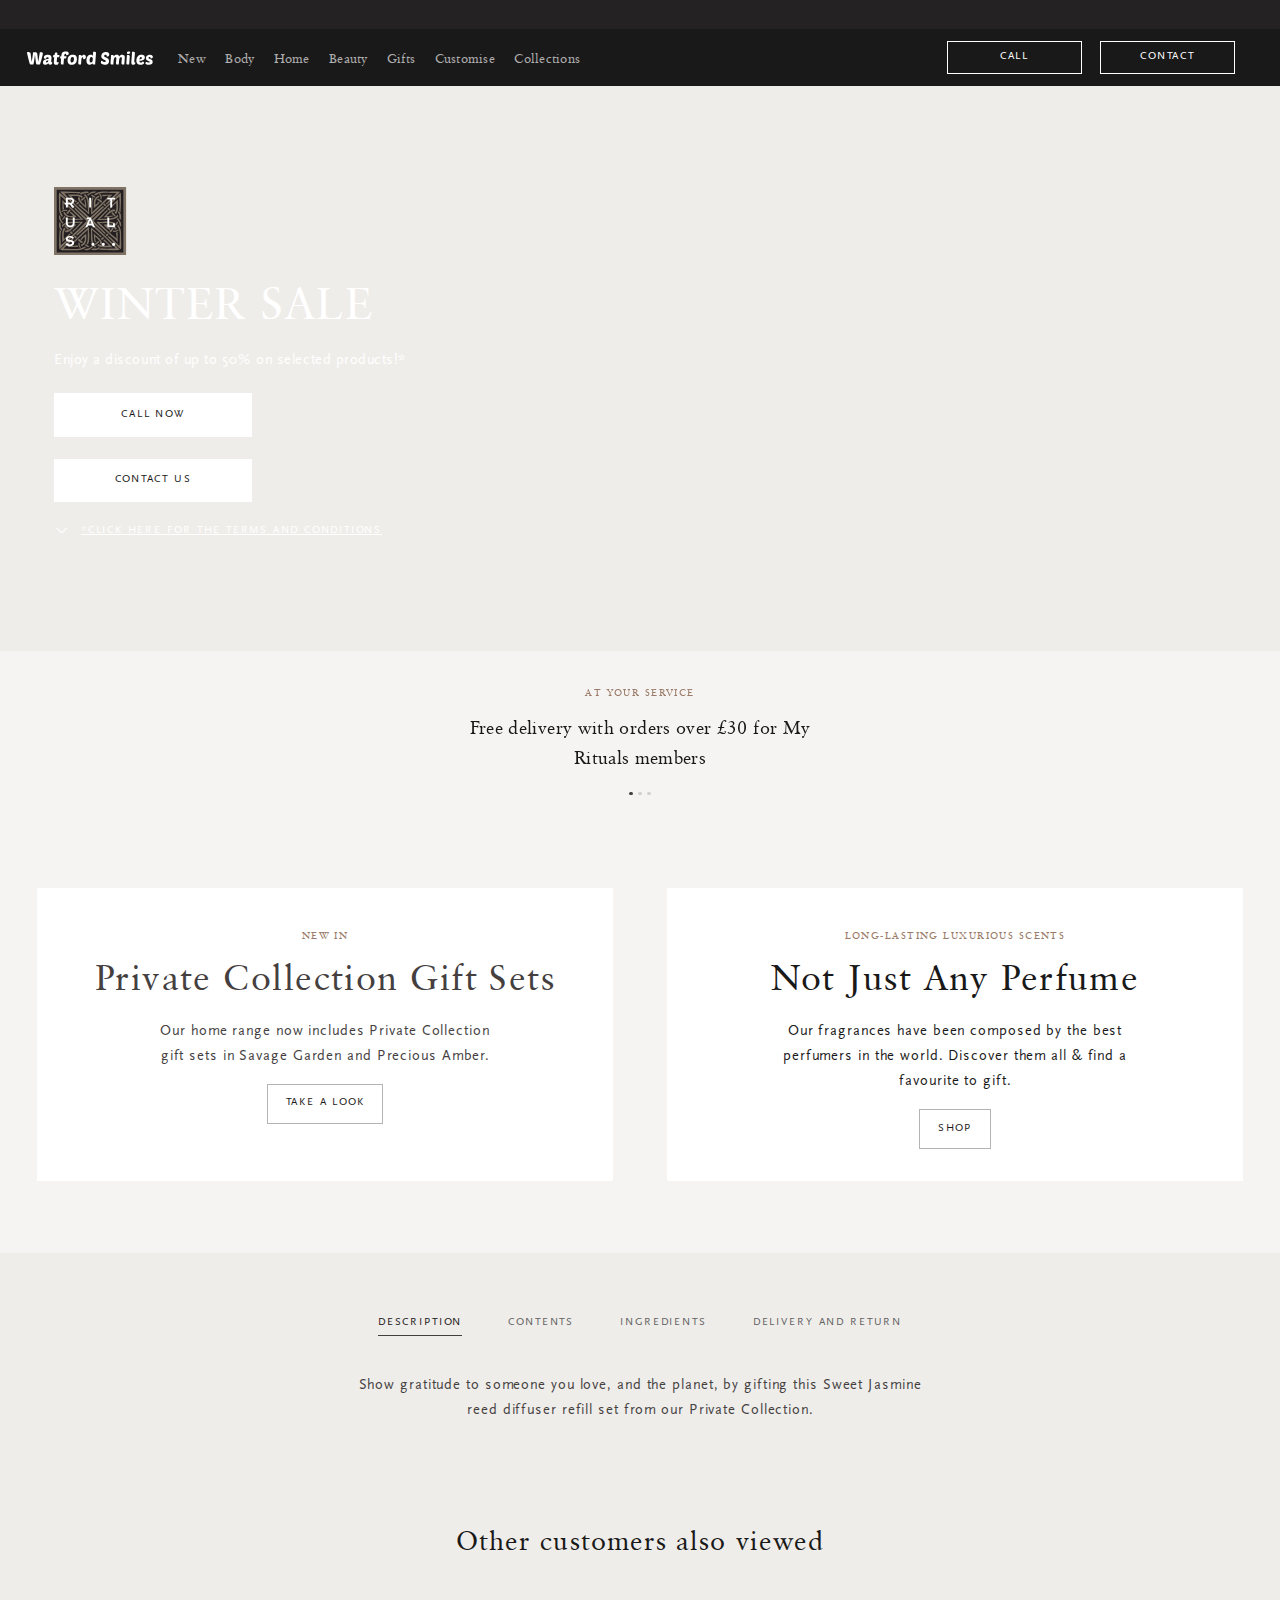
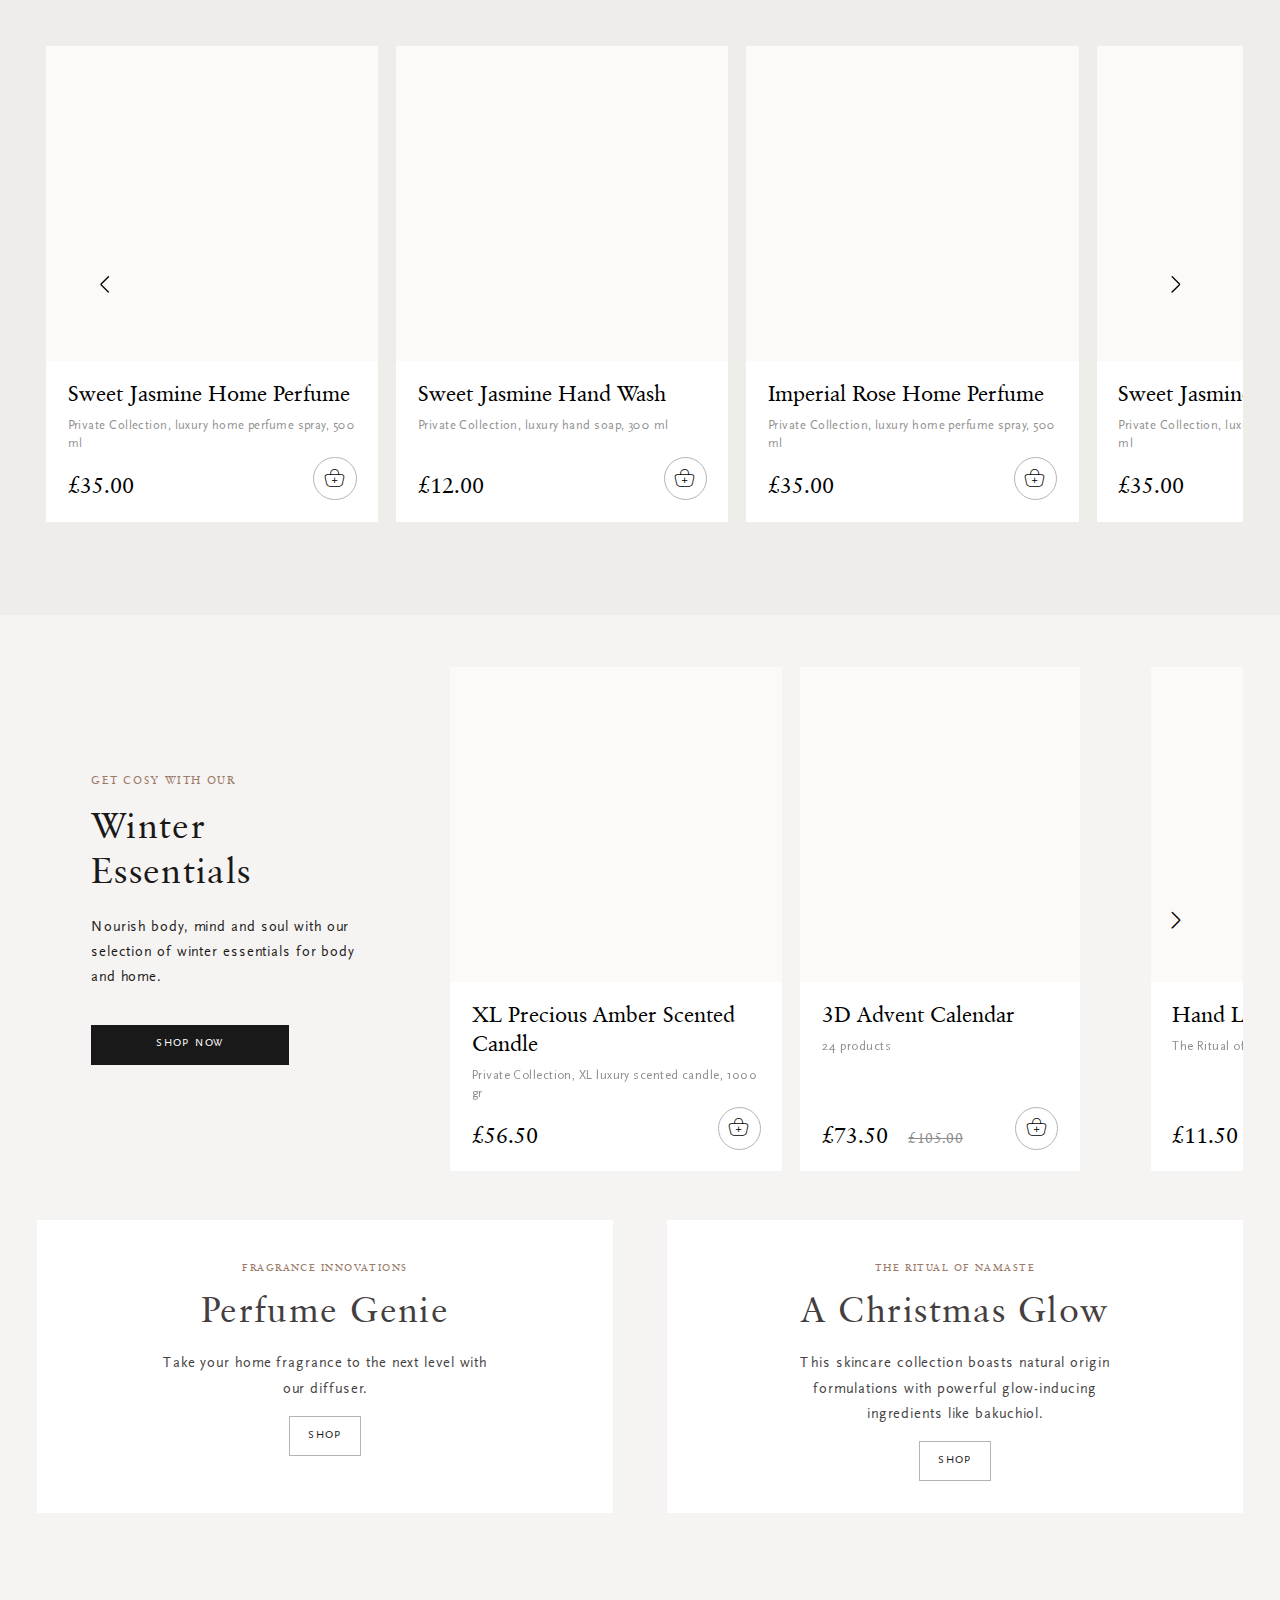
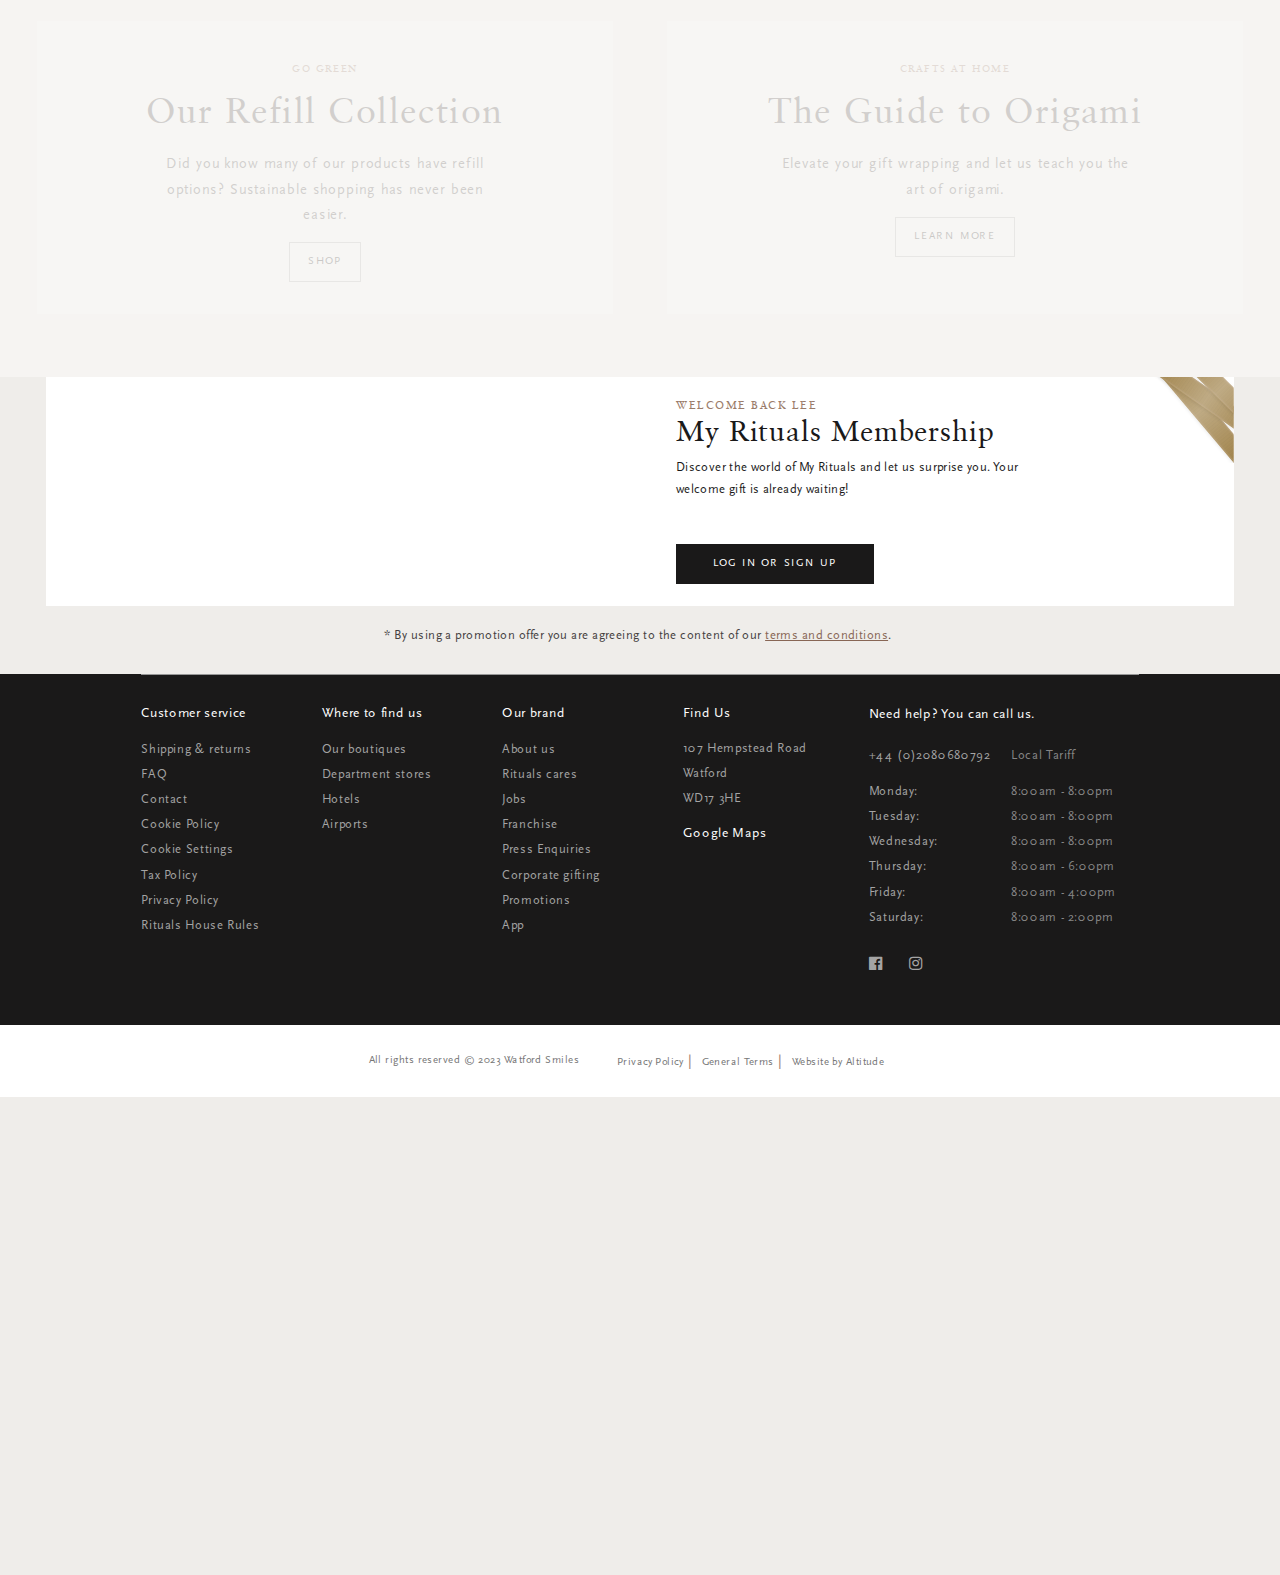
==== commit 385c2d80: "Update index.html" ====
--- a/index.html
+++ b/index.html
@@ -52,8 +52,8 @@
                         <a href="https://www.rituals.com/en-gb/home" class="header-logo js-header-logo">
                             <span class="sr-only">Rituals logo</span>
 
-                            <svg id="header-logo" xmlns="http://www.w3.org/2000/svg" width="971" height="99" viewBox="0 0 971 99" fill="none">
-                                <path class="st0" d="M81.504 77.928C82.3573 73.4053 83.1253 69.48 83.808 66.152C84.4907 62.7387 85.088 59.5813 85.6 56.68C86.112 53.7787 86.5813 50.92 87.008 48.104C87.52 45.2027 88.032 42.0027 88.544 38.504C89.1413 34.92 89.7813 30.8667 90.464 26.344C91.232 21.736 92.128 16.232 93.152 9.83199C93.408 8.21066 93.8347 7.18666 94.432 6.75999C95.0293 6.248 96.5227 5.992 98.912 5.992C99.8507 5.992 101.259 6.07733 103.136 6.24799C105.013 6.33333 106.891 6.71733 108.768 7.39999C110.645 7.99733 112.267 8.97866 113.632 10.344C115.083 11.624 115.808 13.4587 115.808 15.848C115.808 17.2133 115.552 19.3467 115.04 22.248C114.528 25.064 113.803 28.3493 112.864 32.104C112.011 35.7733 110.987 39.784 109.792 44.136C108.683 48.488 107.531 52.8827 106.336 57.32C105.141 61.7573 103.904 66.0667 102.624 70.248C101.429 74.4293 100.277 78.2267 99.168 81.64C98.144 84.968 97.2053 87.784 96.352 90.088C95.4987 92.392 94.9013 93.8853 94.56 94.568C94.048 95.5067 93.3227 96.1467 92.384 96.488C91.4453 96.8293 90.5067 97 89.568 97H77.408C75.1893 97 73.312 96.5733 71.776 95.72C70.3253 94.8667 69.088 93.7573 68.064 92.392C67.1253 91.0267 66.3573 89.4907 65.76 87.784C65.248 86.0773 64.9067 84.328 64.736 82.536L58.336 25.064C57.824 28.8187 57.2267 33.0427 56.544 37.736C55.9467 42.4293 55.264 47.208 54.496 52.072C53.8133 56.936 53.1307 61.7147 52.448 66.408C51.7653 71.1013 51.0827 75.4107 50.4 79.336C49.7173 83.176 49.0773 86.4613 48.48 89.192C47.8827 91.9227 47.3707 93.7147 46.944 94.568C46.5173 95.5067 45.8347 96.1467 44.896 96.488C43.9573 96.8293 42.976 97 41.952 97H29.792C27.6587 97 25.8667 96.616 24.416 95.848C23.0507 94.9947 21.8987 93.8853 20.96 92.52C20.0213 91.1547 19.2533 89.6187 18.656 87.912C18.0587 86.12 17.5467 84.328 17.12 82.536C13.6213 68.6267 10.7627 57.192 8.544 48.232C6.41067 39.272 4.704 32.104 3.424 26.728C2.144 21.2667 1.248 17.2987 0.736 14.824C0.309333 12.264 0.0960002 10.4293 0.0960002 9.31999C0.0960002 7.86933 0.522667 6.93066 1.376 6.504C2.31467 6.07733 4.23467 5.864 7.136 5.864C10.72 5.864 13.7067 6.12 16.096 6.632C18.5707 7.14399 20.576 7.95466 22.112 9.064C23.648 10.088 24.8 11.496 25.568 13.288C26.4213 14.9947 26.976 17.0853 27.232 19.56C27.232 19.9013 27.2747 20.4133 27.36 21.096C27.4453 21.6933 27.5307 22.7173 27.616 24.168C27.7867 25.6187 28 27.624 28.256 30.184C28.5973 32.6587 28.9813 35.9867 29.408 40.168C29.92 44.3493 30.5173 49.5547 31.2 55.784C31.968 61.928 32.864 69.3093 33.888 77.928C34.8267 72.7227 35.552 68.5413 36.064 65.384C36.6613 62.1413 37.1733 59.3253 37.6 56.936C38.0267 54.4613 38.4107 52.1147 38.752 49.896C39.0933 47.592 39.4773 44.776 39.904 41.448C40.416 38.0347 40.9707 33.768 41.568 28.648C42.2507 23.528 43.104 16.872 44.128 8.67999C44.2133 8.08266 44.5547 7.61333 45.152 7.272C45.8347 6.93066 46.6453 6.67466 47.584 6.504C48.5227 6.33333 49.5467 6.24799 50.656 6.24799C51.8507 6.16266 52.96 6.12 53.984 6.12C57.3973 6.12 60.2987 6.33333 62.688 6.75999C65.0773 7.10133 67.04 7.74133 68.576 8.67999C70.1973 9.61866 71.4773 10.8987 72.416 12.52C73.3547 14.056 74.1227 15.976 74.72 18.28C74.976 19.3893 75.2747 20.9253 75.616 22.888C75.9573 24.7653 76.3413 27.7947 76.768 31.976C77.28 36.1573 77.8773 41.9173 78.56 49.256C79.328 56.5093 80.3093 66.0667 81.504 77.928ZM116.408 81.256C116.408 73.576 119.864 67.56 126.776 63.208C133.688 58.856 143.885 56.5093 157.368 56.168C157.453 55.2293 157.496 54.4613 157.496 53.864C157.581 53.1813 157.624 52.3707 157.624 51.432C157.624 48.7013 157.112 46.5253 156.088 44.904C155.064 43.2827 152.931 42.472 149.688 42.472C147.896 42.472 146.445 42.728 145.336 43.24C144.227 43.752 143.331 44.4773 142.648 45.416C141.965 46.2693 141.411 47.336 140.984 48.616C140.557 49.896 140.173 51.304 139.832 52.84C139.661 53.608 139.277 54.12 138.68 54.376C138.083 54.5467 137.144 54.632 135.864 54.632C127.16 54.632 122.808 51.3467 122.808 44.776C122.808 42.1307 123.405 39.6133 124.6 37.224C125.88 34.8347 127.715 32.7867 130.104 31.08C132.579 29.288 135.651 27.88 139.32 26.856C142.989 25.832 147.256 25.32 152.12 25.32C161.592 25.32 168.461 27.2827 172.728 31.208C176.995 35.1333 179.128 40.68 179.128 47.848C179.128 48.7867 179 50.4933 178.744 52.968C178.573 55.3573 178.317 57.9173 177.976 60.648C177.72 63.2933 177.464 65.8107 177.208 68.2C177.037 70.5893 176.952 72.2533 176.952 73.192C176.952 75.3253 177.336 76.8613 178.104 77.8C178.872 78.6533 179.725 79.2507 180.664 79.592C181.688 79.9333 182.584 80.1893 183.352 80.36C184.12 80.5307 184.504 80.9573 184.504 81.64C184.504 83.5173 184.248 85.4373 183.736 87.4C183.224 89.3627 182.371 91.1547 181.176 92.776C180.067 94.3973 178.488 95.72 176.44 96.744C174.477 97.768 172.045 98.28 169.144 98.28C165.048 98.28 161.976 97.2987 159.928 95.336C157.88 93.3733 156.515 90.6427 155.832 87.144C153.784 90.1307 151.096 92.7333 147.768 94.952C144.525 97.1707 140.259 98.28 134.968 98.28C132.408 98.28 129.976 97.9813 127.672 97.384C125.453 96.7867 123.491 95.8053 121.784 94.44C120.163 93.0747 118.84 91.3253 117.816 89.192C116.877 86.9733 116.408 84.328 116.408 81.256ZM156.216 66.664C153.997 66.664 151.821 66.8347 149.688 67.176C147.555 67.5173 145.635 68.072 143.928 68.84C142.307 69.5227 140.984 70.4613 139.96 71.656C138.936 72.8507 138.424 74.3013 138.424 76.008C138.424 77.9707 139.021 79.336 140.216 80.104C141.496 80.872 142.861 81.256 144.312 81.256C145.677 81.256 147.043 80.9573 148.408 80.36C149.773 79.7627 150.968 78.8667 151.992 77.672C153.101 76.392 154.04 74.856 154.808 73.064C155.576 71.272 156.045 69.1387 156.216 66.664ZM219.893 43.88C219.637 47.1227 219.338 50.3227 218.997 53.48C218.741 56.6373 218.485 59.624 218.229 62.44C217.973 65.256 217.76 67.7733 217.589 69.992C217.504 72.2107 217.461 73.9173 217.461 75.112C217.461 77.3307 217.717 78.824 218.229 79.592C218.741 80.2747 219.594 80.616 220.789 80.616C221.728 80.616 222.538 80.4453 223.221 80.104C223.904 79.7627 224.544 79.3787 225.141 78.952C225.738 78.5253 226.25 78.1413 226.677 77.8C227.189 77.4587 227.744 77.288 228.341 77.288C228.938 77.288 229.493 77.6293 230.005 78.312C230.517 78.9947 230.773 80.5733 230.773 83.048C230.773 87.7413 229.493 91.4533 226.933 94.184C224.373 96.9147 219.978 98.28 213.749 98.28C207.605 98.28 203.04 96.872 200.053 94.056C197.152 91.1547 195.701 86.76 195.701 80.872C195.701 79.592 195.744 78.0987 195.829 76.392C196 74.6 196.213 72.296 196.469 69.48C196.725 66.664 197.024 63.208 197.365 59.112C197.792 55.016 198.218 49.9387 198.645 43.88H191.861C191.178 43.88 190.752 43.752 190.581 43.496C190.496 43.1547 190.453 42.6853 190.453 42.088L190.837 35.56C190.922 34.4507 191.05 33.384 191.221 32.36C191.477 31.2507 191.904 30.2693 192.501 29.416C193.184 28.5627 194.122 27.88 195.317 27.368C196.512 26.856 198.09 26.6 200.053 26.6C200.65 25.064 201.333 23.2293 202.101 21.096C202.869 18.9627 203.637 16.9147 204.405 14.952C205.173 12.904 205.898 11.1973 206.581 9.83199C207.349 8.46666 208.032 7.784 208.629 7.784H212.341C215.925 7.784 218.4 8.89333 219.765 11.112C221.13 13.3307 221.813 15.976 221.813 19.048C221.813 20.7547 221.685 23.272 221.429 26.6H234.869C236.234 26.6 236.917 27.1973 236.917 28.392L236.405 35.304C236.234 37.864 235.509 39.9547 234.229 41.576C233.034 43.112 230.517 43.88 226.677 43.88H219.893ZM271.018 43.88C270.762 47.1227 270.463 50.3227 270.122 53.48C269.866 56.6373 269.61 59.624 269.354 62.44C269.098 65.256 268.885 67.7733 268.714 69.992C268.629 72.2107 268.586 73.9173 268.586 75.112C268.586 77.3307 268.842 78.824 269.354 79.592C269.866 80.2747 270.719 80.616 271.914 80.616C272.853 80.616 273.663 80.4453 274.346 80.104C275.029 79.7627 275.669 79.3787 276.266 78.952C276.863 78.5253 277.375 78.1413 277.802 77.8C278.314 77.4587 278.869 77.288 279.466 77.288C280.063 77.288 280.618 77.6293 281.13 78.312C281.642 78.9947 281.898 80.5733 281.898 83.048C281.898 87.7413 280.618 91.4533 278.058 94.184C275.498 96.9147 271.103 98.28 264.874 98.28C258.73 98.28 254.165 96.872 251.178 94.056C248.277 91.1547 246.826 86.76 246.826 80.872C246.826 79.592 246.869 78.0987 246.954 76.392C247.125 74.6 247.338 72.296 247.594 69.48C247.85 66.664 248.149 63.208 248.49 59.112C248.917 55.016 249.343 49.9387 249.77 43.88H242.986C242.303 43.88 241.877 43.752 241.706 43.496C241.621 43.1547 241.578 42.6853 241.578 42.088L241.962 35.56C242.047 34.4507 242.175 33.384 242.346 32.36C242.602 31.2507 243.029 30.2693 243.626 29.416C244.309 28.5627 245.247 27.88 246.442 27.368C247.637 26.856 249.215 26.6 251.178 26.6C251.775 25.064 252.458 23.2293 253.226 21.096C253.994 18.9627 254.762 16.9147 255.53 14.952C256.298 12.904 257.023 11.1973 257.706 9.83199C258.474 8.46666 259.157 7.784 259.754 7.784H263.466C267.05 7.784 269.525 8.89333 270.89 11.112C272.255 13.3307 272.938 15.976 272.938 19.048C272.938 20.7547 272.81 23.272 272.554 26.6H285.994C287.359 26.6 288.042 27.1973 288.042 28.392L287.53 35.304C287.359 37.864 286.634 39.9547 285.354 41.576C284.159 43.112 281.642 43.88 277.802 43.88H271.018ZM321.119 52.712C320.948 55.272 320.735 58.0453 320.479 61.032C320.223 64.0187 319.967 67.048 319.711 70.12C319.455 73.1067 319.199 76.0507 318.943 78.952C318.772 81.8533 318.602 84.4133 318.431 86.632C318.26 88.8507 318.09 90.6853 317.919 92.136C317.834 93.5867 317.791 94.3547 317.791 94.44C317.706 95.464 317.492 96.1467 317.151 96.488C316.81 96.8293 316.084 97 314.975 97H310.367C305.759 97 302.516 95.9333 300.639 93.8C298.847 91.5813 297.951 88.296 297.951 83.944C297.951 83.432 297.994 82.152 298.079 80.104C298.25 78.056 298.42 75.624 298.591 72.808C298.847 69.9067 299.103 66.7067 299.359 63.208C299.615 59.7093 299.871 56.2107 300.127 52.712H294.111C293.172 52.712 292.703 52.2427 292.703 51.304C292.703 50.6213 292.746 49.64 292.831 48.36C292.916 46.9947 293.002 45.672 293.087 44.392C293.172 43.368 293.3 42.344 293.471 41.32C293.727 40.2107 294.111 39.272 294.623 38.504C295.22 37.6507 296.074 36.968 297.183 36.456C298.292 35.8587 299.743 35.5173 301.535 35.432L302.047 30.312C302.559 24.7653 303.583 20.1147 305.119 16.36C306.74 12.6053 308.831 9.61866 311.391 7.39999C313.951 5.09599 316.98 3.47466 320.479 2.536C324.063 1.51199 328.031 0.999992 332.383 0.999992C336.65 0.999992 340.276 1.38399 343.263 2.15199C346.335 2.91999 348.81 3.98666 350.687 5.352C352.564 6.71733 353.93 8.33866 354.783 10.216C355.636 12.0933 356.063 14.0987 356.063 16.232C356.063 20.6693 354.655 23.8267 351.839 25.704C349.108 27.5813 345.396 28.52 340.703 28.52C339.423 28.52 338.527 28.4347 338.015 28.264C337.588 28.008 337.375 27.496 337.375 26.728C337.375 23.912 337.119 21.6933 336.607 20.072C336.095 18.4507 334.687 17.64 332.383 17.64C330.676 17.64 329.226 18.152 328.031 19.176C326.836 20.2 325.855 21.5653 325.087 23.272C324.319 24.8933 323.722 26.7707 323.295 28.904C322.954 31.0373 322.655 33.2133 322.399 35.432H337.119C338.484 35.432 339.167 36.0293 339.167 37.224L338.655 44.136C338.484 46.696 337.759 48.7867 336.479 50.408C335.284 51.944 332.767 52.712 328.927 52.712H321.119ZM377.42 98.28C371.532 98.28 366.625 97.4693 362.7 95.848C358.86 94.1413 355.788 91.8373 353.484 88.936C351.18 86.0347 349.559 82.664 348.62 78.824C347.681 74.8987 347.212 70.7173 347.212 66.28C347.212 61.16 347.809 56.168 349.004 51.304C350.284 46.3547 352.417 41.96 355.404 38.12C358.391 34.28 362.316 31.208 367.18 28.904C372.129 26.5147 378.273 25.32 385.612 25.32C396.364 25.32 404.044 27.9653 408.652 33.256C413.345 38.4613 415.692 45.8 415.692 55.272C415.692 57.9173 415.479 60.8613 415.052 64.104C414.711 67.2613 413.985 70.4187 412.876 73.576C411.852 76.7333 410.401 79.8053 408.524 82.792C406.732 85.7787 404.428 88.424 401.612 90.728C398.796 93.032 395.383 94.8667 391.372 96.232C387.447 97.5973 382.796 98.28 377.42 98.28ZM383.436 42.344C380.193 42.344 377.591 43.1973 375.628 44.904C373.751 46.5253 372.3 48.5307 371.276 50.92C370.337 53.224 369.697 55.6987 369.356 58.344C369.1 60.904 368.972 63.08 368.972 64.872C368.972 70.504 369.868 74.6427 371.66 77.288C373.452 79.9333 376.012 81.256 379.34 81.256C382.327 81.256 384.759 80.3173 386.636 78.44C388.599 76.5627 390.092 74.3013 391.116 71.656C392.225 69.0107 392.951 66.2373 393.292 63.336C393.719 60.4347 393.932 58.0027 393.932 56.04C393.932 51.7733 393.121 48.4453 391.5 46.056C389.964 43.5813 387.276 42.344 383.436 42.344ZM466.592 57.192C466.08 57.192 465.483 57.192 464.8 57.192C464.203 57.1067 463.605 57.0213 463.008 56.936C462.411 56.7653 461.899 56.5947 461.472 56.424C461.045 56.168 460.832 55.8693 460.832 55.528C460.832 54.4187 460.875 53.3947 460.96 52.456C461.045 51.5173 461.088 50.536 461.088 49.512C461.088 47.6347 460.832 46.0987 460.32 44.904C459.808 43.7093 458.784 43.112 457.248 43.112C454.859 43.112 452.853 44.6907 451.232 47.848C449.696 50.92 448.715 55.5707 448.288 61.8C448.117 64.5307 447.861 67.6453 447.52 71.144C447.264 74.5573 447.008 77.8853 446.752 81.128C446.496 84.2853 446.283 87.1013 446.112 89.576C445.941 92.0507 445.856 93.672 445.856 94.44C445.856 95.2933 445.557 95.9333 444.96 96.36C444.363 96.7867 443.723 97 443.04 97H438.432C435.787 97 433.611 96.744 431.904 96.232C430.283 95.6347 428.96 94.824 427.936 93.8C426.997 92.776 426.315 91.5387 425.888 90.088C425.547 88.552 425.376 86.8027 425.376 84.84C425.376 83.56 425.419 81.768 425.504 79.464C425.675 77.0747 425.931 73.832 426.272 69.736C426.613 65.5547 426.997 60.3067 427.424 53.992C427.936 47.592 428.533 39.6987 429.216 30.312C429.387 27.8373 430.283 26.6 431.904 26.6H436.896C439.285 26.6 441.291 26.856 442.912 27.368C444.533 27.88 445.856 28.6053 446.88 29.544C447.904 30.3973 448.629 31.4213 449.056 32.616C449.568 33.8107 449.909 35.048 450.08 36.328C451.104 34.3653 452.299 32.7013 453.664 31.336C455.115 29.8853 456.608 28.7333 458.144 27.88C459.68 26.9413 461.259 26.3013 462.88 25.96C464.501 25.5333 465.995 25.32 467.36 25.32C468.981 25.32 470.603 25.6187 472.224 26.216C473.931 26.8133 475.467 27.7093 476.832 28.904C478.197 30.0987 479.264 31.6347 480.032 33.512C480.885 35.3893 481.312 37.608 481.312 40.168C481.312 42.472 480.971 44.648 480.288 46.696C479.605 48.744 478.624 50.5787 477.344 52.2C476.064 53.736 474.485 54.9733 472.608 55.912C470.816 56.7653 468.811 57.192 466.592 57.192ZM509.922 98.28C506.594 98.28 503.394 97.6827 500.322 96.488C497.335 95.2933 494.69 93.416 492.386 90.856C490.167 88.296 488.375 85.0533 487.01 81.128C485.73 77.2027 485.09 72.4667 485.09 66.92C485.09 64.4453 485.261 61.7147 485.602 58.728C485.943 55.656 486.541 52.584 487.394 49.512C488.247 46.44 489.442 43.4533 490.978 40.552C492.514 37.6507 494.434 35.0907 496.738 32.872C499.127 30.568 501.943 28.7333 505.186 27.368C508.514 26.0027 512.397 25.32 516.834 25.32C521.101 25.32 524.514 26.088 527.074 27.624C529.719 29.0747 531.383 31.6347 532.066 35.304C532.237 31.976 532.407 29.0747 532.578 26.6C532.749 24.1253 532.877 21.8213 532.962 19.688C533.133 17.5547 533.303 15.4213 533.474 13.288C533.645 11.1547 533.815 8.72266 533.986 5.992C534.071 4.11466 534.285 3.00533 534.626 2.66399C534.797 2.49333 535.01 2.408 535.266 2.408C535.522 2.32266 535.991 2.28 536.674 2.28H541.666C544.226 2.28 546.359 2.57866 548.066 3.17599C549.773 3.77333 551.138 4.584 552.162 5.60799C553.186 6.632 553.911 7.82666 554.338 9.19199C554.765 10.472 554.978 11.8373 554.978 13.288C554.978 13.288 554.893 14.3547 554.722 16.488C554.551 18.6213 554.338 21.48 554.082 25.064C553.826 28.5627 553.527 32.5733 553.186 37.096C552.845 41.6187 552.503 46.312 552.162 51.176C551.821 55.9547 551.479 60.7333 551.138 65.512C550.797 70.2053 550.455 74.5573 550.114 78.568C549.773 82.4933 549.474 85.9067 549.218 88.808C549.047 91.624 548.919 93.5013 548.834 94.44C548.663 95.464 548.45 96.1467 548.194 96.488C547.938 96.8293 547.213 97 546.018 97H541.41C539.618 97 537.911 96.872 536.29 96.616C534.754 96.2747 533.389 95.7627 532.194 95.08C531.085 94.312 530.189 93.3307 529.506 92.136C528.909 90.856 528.61 89.2347 528.61 87.272C527.074 90.5147 524.727 93.16 521.57 95.208C518.498 97.256 514.615 98.28 509.922 98.28ZM521.058 42.344C516.706 42.344 513.463 44.264 511.33 48.104C509.282 51.8587 508.258 56.936 508.258 63.336C508.258 65.5547 508.386 67.7307 508.642 69.864C508.983 71.9973 509.538 73.9173 510.306 75.624C511.074 77.3307 512.098 78.696 513.378 79.72C514.743 80.744 516.45 81.256 518.498 81.256C522.167 81.256 525.239 79.464 527.714 75.88C530.189 72.296 531.426 66.664 531.426 58.984C531.426 56.8507 531.298 54.8027 531.042 52.84C530.786 50.792 530.274 49 529.506 47.464C528.738 45.928 527.671 44.6907 526.306 43.752C524.941 42.8133 523.191 42.344 521.058 42.344ZM628.353 4.84C636.374 4.84 642.305 6.58933 646.145 10.088C650.07 13.5867 652.033 18.152 652.033 23.784C652.033 28.5627 650.71 32.232 648.065 34.792C645.42 37.2667 641.622 38.504 636.673 38.504C635.137 38.504 634.156 38.376 633.729 38.12C633.302 37.7787 633.089 37.1387 633.089 36.2C633.089 35.3467 633.004 34.2373 632.833 32.872C632.748 31.5067 632.449 30.184 631.937 28.904C631.425 27.624 630.614 26.5573 629.505 25.704C628.396 24.7653 626.86 24.296 624.897 24.296C622.166 24.296 619.734 25.1493 617.601 26.856C615.468 28.4773 614.401 30.6107 614.401 33.256C614.401 35.56 615.254 37.4373 616.961 38.888C618.753 40.3387 620.972 41.704 623.617 42.984C626.262 44.1787 629.121 45.416 632.193 46.696C635.35 47.976 638.252 49.6827 640.897 51.816C643.542 53.864 645.718 56.4667 647.425 59.624C649.217 62.696 650.113 66.6213 650.113 71.4C650.113 75.1547 649.473 78.696 648.193 82.024C646.998 85.2667 645.164 88.1253 642.689 90.6C640.3 92.9893 637.228 94.8667 633.473 96.232C629.804 97.5973 625.494 98.28 620.545 98.28C616.278 98.28 612.31 97.8107 608.641 96.872C605.057 95.9333 601.9 94.7813 599.169 93.416C596.524 91.9653 594.433 90.4293 592.897 88.808C591.361 87.1013 590.593 85.5653 590.593 84.2C590.593 78.568 590.892 74.5147 591.489 72.04C592.172 69.5653 593.366 68.328 595.073 68.328C596.268 68.328 597.505 68.84 598.785 69.864C600.15 70.888 601.686 72.04 603.393 73.32C605.1 74.6 607.062 75.752 609.281 76.776C611.585 77.8 614.23 78.312 617.217 78.312C618.412 78.312 619.564 78.2267 620.673 78.056C621.868 77.8 622.892 77.416 623.745 76.904C624.684 76.392 625.409 75.7093 625.921 74.856C626.518 74.0027 626.817 72.9787 626.817 71.784C626.817 69.6507 626.006 67.944 624.385 66.664C622.764 65.384 620.716 64.232 618.241 63.208C615.766 62.0987 613.078 60.9893 610.177 59.88C607.361 58.6853 604.716 57.1067 602.241 55.144C599.766 53.096 597.718 50.4933 596.097 47.336C594.476 44.1787 593.665 40.1253 593.665 35.176C593.665 29.6293 594.689 24.936 596.737 21.096C598.87 17.256 601.558 14.1413 604.801 11.752C608.129 9.27733 611.841 7.52799 615.937 6.504C620.118 5.39466 624.257 4.84 628.353 4.84ZM683.267 73.96C683.011 77.8853 682.712 81.64 682.371 85.224C682.03 88.7227 681.774 91.7947 681.603 94.44C681.518 95.464 681.304 96.1467 680.963 96.488C680.622 96.8293 679.896 97 678.787 97H674.179C671.534 97 669.358 96.744 667.651 96.232C666.03 95.6347 664.707 94.824 663.683 93.8C662.744 92.776 662.062 91.5387 661.635 90.088C661.294 88.552 661.123 86.8027 661.123 84.84C661.123 83.56 661.166 81.768 661.251 79.464C661.422 77.0747 661.678 73.832 662.019 69.736C662.36 65.5547 662.744 60.3067 663.171 53.992C663.683 47.592 664.28 39.6987 664.963 30.312C665.048 28.4347 665.262 27.3253 665.603 26.984C665.859 26.728 666.542 26.6 667.651 26.6H672.643C675.203 26.6 677.294 26.8987 678.915 27.496C680.536 28.0933 681.859 28.8613 682.883 29.8C683.907 30.7387 684.632 31.848 685.059 33.128C685.486 34.408 685.742 35.7307 685.827 37.096C688.302 32.488 691.118 29.3733 694.275 27.752C697.432 26.1307 701.144 25.32 705.411 25.32C707.715 25.32 709.934 25.5333 712.067 25.96C714.2 26.3867 716.12 27.112 717.827 28.136C719.534 29.16 720.984 30.5253 722.179 32.232C723.374 33.8533 724.227 35.944 724.739 38.504C727.384 33.5547 730.286 30.1413 733.443 28.264C736.6 26.3013 740.568 25.32 745.347 25.32C747.992 25.32 750.51 25.6187 752.899 26.216C755.374 26.728 757.507 27.6667 759.299 29.032C761.091 30.3973 762.499 32.2747 763.523 34.664C764.632 36.968 765.187 39.8693 765.187 43.368C765.187 46.0133 765.059 49.256 764.803 53.096C764.547 56.936 764.248 61.1173 763.907 65.64C763.566 70.0773 763.182 74.6853 762.755 79.464C762.328 84.1573 761.987 88.68 761.731 93.032C761.646 93.9707 761.56 94.696 761.475 95.208C761.39 95.72 761.219 96.104 760.963 96.36C760.792 96.616 760.494 96.7867 760.067 96.872C759.64 96.9573 759.043 97 758.275 97H754.179C751.448 97 749.23 96.744 747.523 96.232C745.816 95.72 744.494 94.9947 743.555 94.056C742.616 93.1173 741.934 91.9653 741.507 90.6C741.166 89.1493 740.995 87.528 740.995 85.736C740.995 84.6267 741.038 83.048 741.123 81C741.294 78.952 741.464 76.7333 741.635 74.344C741.891 71.9547 742.104 69.48 742.275 66.92C742.531 64.36 742.744 62.0133 742.915 59.88C743.171 57.6613 743.342 55.7413 743.427 54.12C743.598 52.4987 743.683 51.432 743.683 50.92C743.683 48.7013 743.214 46.7387 742.275 45.032C741.422 43.3253 739.715 42.472 737.155 42.472C734.936 42.472 733.016 43.1973 731.395 44.648C729.774 46.0987 728.408 48.104 727.299 50.664C726.19 53.224 725.294 56.2533 724.611 59.752C723.928 63.2507 723.459 67.048 723.203 71.144C723.032 73.7893 722.819 76.8187 722.563 80.232C722.307 83.6453 722.008 87.912 721.667 93.032C721.582 93.9707 721.496 94.696 721.411 95.208C721.326 95.72 721.155 96.104 720.899 96.36C720.728 96.616 720.43 96.7867 720.003 96.872C719.576 96.9573 718.979 97 718.211 97H714.115C711.384 97 709.166 96.744 707.459 96.232C705.752 95.72 704.43 94.9947 703.491 94.056C702.552 93.1173 701.87 91.9653 701.443 90.6C701.102 89.1493 700.931 87.528 700.931 85.736C700.931 84.0293 701.059 81.5547 701.315 78.312C701.656 74.984 701.955 71.5707 702.211 68.072C702.552 64.488 702.851 61.1173 703.107 57.96C703.448 54.7173 703.619 52.3707 703.619 50.92C703.619 48.7013 703.15 46.7387 702.211 45.032C701.358 43.3253 699.651 42.472 697.091 42.472C694.787 42.472 692.824 43.3253 691.203 45.032C689.582 46.7387 688.216 49.0427 687.107 51.944C686.083 54.76 685.23 58.088 684.547 61.928C683.95 65.768 683.523 69.7787 683.267 73.96ZM789.807 97C787.162 97 784.986 96.744 783.279 96.232C781.658 95.6347 780.335 94.824 779.311 93.8C778.372 92.776 777.69 91.5387 777.263 90.088C776.922 88.552 776.751 86.8027 776.751 84.84C776.751 83.56 776.794 81.768 776.879 79.464C777.05 77.0747 777.306 73.832 777.647 69.736C777.988 65.5547 778.372 60.3067 778.799 53.992C779.311 47.592 779.908 39.6987 780.591 30.312C780.676 28.4347 780.89 27.3253 781.231 26.984C781.487 26.728 782.17 26.6 783.279 26.6H788.271C790.916 26.6 793.05 26.856 794.671 27.368C796.378 27.88 797.7 28.648 798.639 29.672C799.663 30.696 800.346 31.9333 800.687 33.384C801.114 34.8347 801.327 36.456 801.327 38.248C801.327 39.528 801.242 41.448 801.071 44.008C800.9 46.568 800.644 50.0667 800.303 54.504C800.047 58.856 799.663 64.3173 799.151 70.888C798.639 77.3733 797.999 85.224 797.231 94.44C797.146 95.464 796.932 96.1467 796.591 96.488C796.25 96.8293 795.524 97 794.415 97H789.807ZM780.719 11.496C780.719 8.08266 781.956 5.39467 784.431 3.432C786.906 1.46933 790.234 0.487999 794.415 0.487999C798.084 0.487999 800.73 1.256 802.351 2.79199C804.058 4.24266 804.911 6.20533 804.911 8.67999C804.911 11.8373 803.716 14.4827 801.327 16.616C799.023 18.664 795.61 19.688 791.087 19.688C784.175 19.688 780.719 16.9573 780.719 11.496ZM827.471 98.152C822.18 98.152 818.383 96.744 816.079 93.928C813.775 91.112 812.623 86.4613 812.623 79.976C812.623 78.952 812.666 77.672 812.751 76.136C812.922 74.6 813.092 72.6373 813.263 70.248C813.519 67.7733 813.818 64.744 814.159 61.16C814.5 57.576 814.842 53.224 815.183 48.104C815.61 42.984 816.036 36.968 816.463 30.056C816.975 23.144 817.487 15.1227 817.999 5.992C818.084 4.11466 818.298 3.00533 818.639 2.66399C818.895 2.408 819.578 2.28 820.687 2.28H825.679C828.239 2.28 830.372 2.57866 832.079 3.17599C833.786 3.77333 835.151 4.584 836.175 5.60799C837.199 6.632 837.924 7.82666 838.351 9.19199C838.778 10.472 838.991 11.8373 838.991 13.288C838.991 14.9947 838.863 17.4693 838.607 20.712C838.436 23.8693 838.18 27.4533 837.839 31.464C837.498 35.4747 837.156 39.656 836.815 44.008C836.474 48.36 836.132 52.5413 835.791 56.552C835.45 60.4773 835.151 64.0187 834.895 67.176C834.724 70.3333 834.639 72.7227 834.639 74.344C834.639 76.5627 835.023 78.1413 835.791 79.08C836.644 80.0187 837.54 80.7013 838.479 81.128C839.418 81.4693 840.271 81.7253 841.039 81.896C841.892 81.9813 842.319 82.2373 842.319 82.664C842.319 84.5413 842.106 86.4187 841.679 88.296C841.252 90.088 840.484 91.752 839.375 93.288C838.266 94.7387 836.73 95.9333 834.767 96.872C832.89 97.7253 830.458 98.152 827.471 98.152ZM880.816 98.28C877.061 98.28 873.307 97.8107 869.552 96.872C865.883 95.9333 862.555 94.312 859.568 92.008C856.667 89.704 854.277 86.632 852.4 82.792C850.523 78.952 849.584 74.1307 849.584 68.328C849.584 66.1947 849.755 63.6347 850.096 60.648C850.437 57.6613 851.077 54.5893 852.016 51.432C853.04 48.2747 854.405 45.16 856.112 42.088C857.904 38.9307 860.208 36.1147 863.024 33.64C865.84 31.1653 869.253 29.16 873.264 27.624C877.275 26.088 882.053 25.32 887.6 25.32C892.037 25.32 895.792 25.832 898.864 26.856C901.936 27.88 904.411 29.288 906.288 31.08C908.165 32.7867 909.531 34.792 910.384 37.096C911.237 39.4 911.664 41.8747 911.664 44.52C911.664 48.4453 910.853 51.7733 909.232 54.504C907.696 57.2347 905.648 59.5387 903.088 61.416C900.613 63.208 897.84 64.616 894.768 65.64C891.696 66.664 888.667 67.4747 885.68 68.072C882.693 68.584 879.92 68.9253 877.36 69.096C874.885 69.1813 872.965 69.224 871.6 69.224C871.6 70.8453 871.813 72.4667 872.24 74.088C872.752 75.624 873.477 76.9893 874.416 78.184C875.355 79.3787 876.592 80.36 878.128 81.128C879.664 81.896 881.541 82.28 883.76 82.28C885.979 82.28 887.685 81.9387 888.88 81.256C890.16 80.488 891.184 79.6773 891.952 78.824C892.72 77.8853 893.36 77.0747 893.872 76.392C894.469 75.624 895.237 75.24 896.176 75.24C896.603 75.24 897.328 75.368 898.352 75.624C899.461 75.7947 900.571 76.2213 901.68 76.904C902.789 77.5867 903.771 78.5253 904.624 79.72C905.477 80.9147 905.904 82.4507 905.904 84.328C905.904 86.8027 905.136 88.936 903.6 90.728C902.064 92.52 900.059 93.9707 897.584 95.08C895.195 96.1893 892.507 97 889.52 97.512C886.533 98.024 883.632 98.28 880.816 98.28ZM883.248 42.344C881.371 42.344 879.749 42.8987 878.384 44.008C877.104 45.032 875.995 46.3547 875.056 47.976C874.203 49.5973 873.52 51.3893 873.008 53.352C872.581 55.3147 872.24 57.192 871.984 58.984C877.275 58.8987 881.541 58.0027 884.784 56.296C888.112 54.5893 889.776 52.1573 889.776 49C889.776 47.2933 889.221 45.7573 888.112 44.392C887.088 43.0267 885.467 42.344 883.248 42.344ZM949.197 25.32C956.45 25.32 961.784 26.7707 965.197 29.672C968.61 32.488 970.317 36.1147 970.317 40.552C970.317 44.3067 969.122 47.1653 966.733 49.128C964.429 51.0907 961.058 52.072 956.621 52.072C955.426 52.072 954.616 51.944 954.189 51.688C953.762 51.432 953.549 50.9627 953.549 50.28C953.549 49.512 953.464 48.6587 953.293 47.72C953.208 46.696 952.909 45.7573 952.397 44.904C951.97 43.9653 951.245 43.1973 950.221 42.6C949.282 42.0027 947.917 41.704 946.125 41.704C943.736 41.704 941.816 42.3013 940.365 43.496C938.914 44.6053 938.189 46.0133 938.189 47.72C938.189 49.512 938.914 50.9627 940.365 52.072C941.901 53.096 943.778 54.0773 945.997 55.016C948.301 55.9547 950.776 56.936 953.421 57.96C956.066 58.8987 958.498 60.1787 960.717 61.8C963.021 63.4213 964.898 65.4693 966.349 67.944C967.885 70.3333 968.653 73.448 968.653 77.288C968.653 83.432 966.477 88.4667 962.125 92.392C957.773 96.3173 951.245 98.28 942.541 98.28C940.152 98.28 937.378 98.0667 934.221 97.64C931.149 97.2987 928.205 96.744 925.389 95.976C922.573 95.1227 920.184 94.0133 918.221 92.648C916.344 91.2827 915.405 89.576 915.405 87.528C915.405 86.76 915.533 85.8213 915.789 84.712C916.13 83.6027 916.6 82.536 917.197 81.512C917.88 80.488 918.648 79.6347 919.501 78.952C920.44 78.184 921.549 77.8 922.829 77.8C923.853 77.8 924.792 78.056 925.645 78.568C926.498 79.08 927.48 79.6347 928.589 80.232C929.784 80.744 931.234 81.256 932.941 81.768C934.648 82.28 936.909 82.536 939.725 82.536C941.858 82.536 943.736 82.28 945.357 81.768C947.064 81.256 947.917 80.104 947.917 78.312C947.917 76.6907 947.234 75.4107 945.869 74.472C944.504 73.448 942.754 72.5093 940.621 71.656C938.573 70.8027 936.312 69.9067 933.837 68.968C931.448 67.944 929.186 66.6213 927.053 65C925.005 63.3787 923.298 61.3307 921.933 58.856C920.568 56.296 919.885 53.0107 919.885 49C919.885 44.648 920.738 40.9787 922.445 37.992C924.237 34.92 926.498 32.4453 929.229 30.568C932.045 28.6907 935.202 27.368 938.701 26.6C942.2 25.7467 945.698 25.32 949.197 25.32Z" fill="white"/>
+                            <svg id="header-logo" xmlns="http://www.w3.org/2000/svg" width="920" height="99" viewBox="0 0 920 99" fill="none">
+                                <path d="M81.504 77.928C82.3573 73.4053 83.1253 69.48 83.808 66.152C84.4907 62.7387 85.088 59.5813 85.6 56.68C86.112 53.7787 86.5813 50.92 87.008 48.104C87.52 45.2027 88.032 42.0027 88.544 38.504C89.1413 34.92 89.7813 30.8667 90.464 26.344C91.232 21.736 92.128 16.232 93.152 9.83199C93.408 8.21066 93.8347 7.18666 94.432 6.75999C95.0293 6.248 96.5227 5.992 98.912 5.992C99.8507 5.992 101.259 6.07733 103.136 6.24799C105.013 6.33333 106.891 6.71733 108.768 7.39999C110.645 7.99733 112.267 8.97866 113.632 10.344C115.083 11.624 115.808 13.4587 115.808 15.848C115.808 17.2133 115.552 19.3467 115.04 22.248C114.528 25.064 113.803 28.3493 112.864 32.104C112.011 35.7733 110.987 39.784 109.792 44.136C108.683 48.488 107.531 52.8827 106.336 57.32C105.141 61.7573 103.904 66.0667 102.624 70.248C101.429 74.4293 100.277 78.2267 99.168 81.64C98.144 84.968 97.2053 87.784 96.352 90.088C95.4987 92.392 94.9013 93.8853 94.56 94.568C94.048 95.5067 93.3227 96.1467 92.384 96.488C91.4453 96.8293 90.5067 97 89.568 97H77.408C75.1893 97 73.312 96.5733 71.776 95.72C70.3253 94.8667 69.088 93.7573 68.064 92.392C67.1253 91.0267 66.3573 89.4907 65.76 87.784C65.248 86.0773 64.9067 84.328 64.736 82.536L58.336 25.064C57.824 28.8187 57.2267 33.0427 56.544 37.736C55.9467 42.4293 55.264 47.208 54.496 52.072C53.8133 56.936 53.1307 61.7147 52.448 66.408C51.7653 71.1013 51.0827 75.4107 50.4 79.336C49.7173 83.176 49.0773 86.4613 48.48 89.192C47.8827 91.9227 47.3707 93.7147 46.944 94.568C46.5173 95.5067 45.8347 96.1467 44.896 96.488C43.9573 96.8293 42.976 97 41.952 97H29.792C27.6587 97 25.8667 96.616 24.416 95.848C23.0507 94.9947 21.8987 93.8853 20.96 92.52C20.0213 91.1547 19.2533 89.6187 18.656 87.912C18.0587 86.12 17.5467 84.328 17.12 82.536C13.6213 68.6267 10.7627 57.192 8.544 48.232C6.41067 39.272 4.704 32.104 3.424 26.728C2.144 21.2667 1.248 17.2987 0.736 14.824C0.309333 12.264 0.0960002 10.4293 0.0960002 9.31999C0.0960002 7.86933 0.522667 6.93066 1.376 6.504C2.31467 6.07733 4.23467 5.864 7.136 5.864C10.72 5.864 13.7067 6.12 16.096 6.632C18.5707 7.14399 20.576 7.95466 22.112 9.064C23.648 10.088 24.8 11.496 25.568 13.288C26.4213 14.9947 26.976 17.0853 27.232 19.56C27.232 19.9013 27.2747 20.4133 27.36 21.096C27.4453 21.6933 27.5307 22.7173 27.616 24.168C27.7867 25.6187 28 27.624 28.256 30.184C28.5973 32.6587 28.9813 35.9867 29.408 40.168C29.92 44.3493 30.5173 49.5547 31.2 55.784C31.968 61.928 32.864 69.3093 33.888 77.928C34.8267 72.7227 35.552 68.5413 36.064 65.384C36.6613 62.1413 37.1733 59.3253 37.6 56.936C38.0267 54.4613 38.4107 52.1147 38.752 49.896C39.0933 47.592 39.4773 44.776 39.904 41.448C40.416 38.0347 40.9707 33.768 41.568 28.648C42.2507 23.528 43.104 16.872 44.128 8.67999C44.2133 8.08266 44.5547 7.61333 45.152 7.272C45.8347 6.93066 46.6453 6.67466 47.584 6.504C48.5227 6.33333 49.5467 6.24799 50.656 6.24799C51.8507 6.16266 52.96 6.12 53.984 6.12C57.3973 6.12 60.2987 6.33333 62.688 6.75999C65.0773 7.10133 67.04 7.74133 68.576 8.67999C70.1973 9.61866 71.4773 10.8987 72.416 12.52C73.3547 14.056 74.1227 15.976 74.72 18.28C74.976 19.3893 75.2747 20.9253 75.616 22.888C75.9573 24.7653 76.3413 27.7947 76.768 31.976C77.28 36.1573 77.8773 41.9173 78.56 49.256C79.328 56.5093 80.3093 66.0667 81.504 77.928ZM116.408 81.256C116.408 73.576 119.864 67.56 126.776 63.208C133.688 58.856 143.885 56.5093 157.368 56.168C157.453 55.2293 157.496 54.4613 157.496 53.864C157.581 53.1813 157.624 52.3707 157.624 51.432C157.624 48.7013 157.112 46.5253 156.088 44.904C155.064 43.2827 152.931 42.472 149.688 42.472C147.896 42.472 146.445 42.728 145.336 43.24C144.227 43.752 143.331 44.4773 142.648 45.416C141.965 46.2693 141.411 47.336 140.984 48.616C140.557 49.896 140.173 51.304 139.832 52.84C139.661 53.608 139.277 54.12 138.68 54.376C138.083 54.5467 137.144 54.632 135.864 54.632C127.16 54.632 122.808 51.3467 122.808 44.776C122.808 42.1307 123.405 39.6133 124.6 37.224C125.88 34.8347 127.715 32.7867 130.104 31.08C132.579 29.288 135.651 27.88 139.32 26.856C142.989 25.832 147.256 25.32 152.12 25.32C161.592 25.32 168.461 27.2827 172.728 31.208C176.995 35.1333 179.128 40.68 179.128 47.848C179.128 48.7867 179 50.4933 178.744 52.968C178.573 55.3573 178.317 57.9173 177.976 60.648C177.72 63.2933 177.464 65.8107 177.208 68.2C177.037 70.5893 176.952 72.2533 176.952 73.192C176.952 75.3253 177.336 76.8613 178.104 77.8C178.872 78.6533 179.725 79.2507 180.664 79.592C181.688 79.9333 182.584 80.1893 183.352 80.36C184.12 80.5307 184.504 80.9573 184.504 81.64C184.504 83.5173 184.248 85.4373 183.736 87.4C183.224 89.3627 182.371 91.1547 181.176 92.776C180.067 94.3973 178.488 95.72 176.44 96.744C174.477 97.768 172.045 98.28 169.144 98.28C165.048 98.28 161.976 97.2987 159.928 95.336C157.88 93.3733 156.515 90.6427 155.832 87.144C153.784 90.1307 151.096 92.7333 147.768 94.952C144.525 97.1707 140.259 98.28 134.968 98.28C132.408 98.28 129.976 97.9813 127.672 97.384C125.453 96.7867 123.491 95.8053 121.784 94.44C120.163 93.0747 118.84 91.3253 117.816 89.192C116.877 86.9733 116.408 84.328 116.408 81.256ZM156.216 66.664C153.997 66.664 151.821 66.8347 149.688 67.176C147.555 67.5173 145.635 68.072 143.928 68.84C142.307 69.5227 140.984 70.4613 139.96 71.656C138.936 72.8507 138.424 74.3013 138.424 76.008C138.424 77.9707 139.021 79.336 140.216 80.104C141.496 80.872 142.861 81.256 144.312 81.256C145.677 81.256 147.043 80.9573 148.408 80.36C149.773 79.7627 150.968 78.8667 151.992 77.672C153.101 76.392 154.04 74.856 154.808 73.064C155.576 71.272 156.045 69.1387 156.216 66.664ZM219.893 43.88C219.637 47.1227 219.338 50.3227 218.997 53.48C218.741 56.6373 218.485 59.624 218.229 62.44C217.973 65.256 217.76 67.7733 217.589 69.992C217.504 72.2107 217.461 73.9173 217.461 75.112C217.461 77.3307 217.717 78.824 218.229 79.592C218.741 80.2747 219.594 80.616 220.789 80.616C221.728 80.616 222.538 80.4453 223.221 80.104C223.904 79.7627 224.544 79.3787 225.141 78.952C225.738 78.5253 226.25 78.1413 226.677 77.8C227.189 77.4587 227.744 77.288 228.341 77.288C228.938 77.288 229.493 77.6293 230.005 78.312C230.517 78.9947 230.773 80.5733 230.773 83.048C230.773 87.7413 229.493 91.4533 226.933 94.184C224.373 96.9147 219.978 98.28 213.749 98.28C207.605 98.28 203.04 96.872 200.053 94.056C197.152 91.1547 195.701 86.76 195.701 80.872C195.701 79.592 195.744 78.0987 195.829 76.392C196 74.6 196.213 72.296 196.469 69.48C196.725 66.664 197.024 63.208 197.365 59.112C197.792 55.016 198.218 49.9387 198.645 43.88H191.861C191.178 43.88 190.752 43.752 190.581 43.496C190.496 43.1547 190.453 42.6853 190.453 42.088L190.837 35.56C190.922 34.4507 191.05 33.384 191.221 32.36C191.477 31.2507 191.904 30.2693 192.501 29.416C193.184 28.5627 194.122 27.88 195.317 27.368C196.512 26.856 198.09 26.6 200.053 26.6C200.65 25.064 201.333 23.2293 202.101 21.096C202.869 18.9627 203.637 16.9147 204.405 14.952C205.173 12.904 205.898 11.1973 206.581 9.83199C207.349 8.46666 208.032 7.784 208.629 7.784H212.341C215.925 7.784 218.4 8.89333 219.765 11.112C221.13 13.3307 221.813 15.976 221.813 19.048C221.813 20.7547 221.685 23.272 221.429 26.6H234.869C236.234 26.6 236.917 27.1973 236.917 28.392L236.405 35.304C236.234 37.864 235.509 39.9547 234.229 41.576C233.034 43.112 230.517 43.88 226.677 43.88H219.893ZM269.994 52.712C269.823 55.272 269.61 58.0453 269.354 61.032C269.098 64.0187 268.842 67.048 268.586 70.12C268.33 73.1067 268.074 76.0507 267.818 78.952C267.647 81.8533 267.477 84.4133 267.306 86.632C267.135 88.8507 266.965 90.6853 266.794 92.136C266.709 93.5867 266.666 94.3547 266.666 94.44C266.581 95.464 266.367 96.1467 266.026 96.488C265.685 96.8293 264.959 97 263.85 97H259.242C254.634 97 251.391 95.9333 249.514 93.8C247.722 91.5813 246.826 88.296 246.826 83.944C246.826 83.432 246.869 82.152 246.954 80.104C247.125 78.056 247.295 75.624 247.466 72.808C247.722 69.9067 247.978 66.7067 248.234 63.208C248.49 59.7093 248.746 56.2107 249.002 52.712H242.986C242.047 52.712 241.578 52.2427 241.578 51.304C241.578 50.6213 241.621 49.64 241.706 48.36C241.791 46.9947 241.877 45.672 241.962 44.392C242.047 43.368 242.175 42.344 242.346 41.32C242.602 40.2107 242.986 39.272 243.498 38.504C244.095 37.6507 244.949 36.968 246.058 36.456C247.167 35.8587 248.618 35.5173 250.41 35.432L250.922 30.312C251.434 24.7653 252.458 20.1147 253.994 16.36C255.615 12.6053 257.706 9.61866 260.266 7.39999C262.826 5.09599 265.855 3.47466 269.354 2.536C272.938 1.51199 276.906 0.999992 281.258 0.999992C285.525 0.999992 289.151 1.38399 292.138 2.15199C295.21 2.91999 297.685 3.98666 299.562 5.352C301.439 6.71733 302.805 8.33866 303.658 10.216C304.511 12.0933 304.938 14.0987 304.938 16.232C304.938 20.6693 303.53 23.8267 300.714 25.704C297.983 27.5813 294.271 28.52 289.578 28.52C288.298 28.52 287.402 28.4347 286.89 28.264C286.463 28.008 286.25 27.496 286.25 26.728C286.25 23.912 285.994 21.6933 285.482 20.072C284.97 18.4507 283.562 17.64 281.258 17.64C279.551 17.64 278.101 18.152 276.906 19.176C275.711 20.2 274.73 21.5653 273.962 23.272C273.194 24.8933 272.597 26.7707 272.17 28.904C271.829 31.0373 271.53 33.2133 271.274 35.432H285.994C287.359 35.432 288.042 36.0293 288.042 37.224L287.53 44.136C287.359 46.696 286.634 48.7867 285.354 50.408C284.159 51.944 281.642 52.712 277.802 52.712H269.994ZM326.295 98.28C320.407 98.28 315.5 97.4693 311.575 95.848C307.735 94.1413 304.663 91.8373 302.359 88.936C300.055 86.0347 298.434 82.664 297.495 78.824C296.556 74.8987 296.087 70.7173 296.087 66.28C296.087 61.16 296.684 56.168 297.879 51.304C299.159 46.3547 301.292 41.96 304.279 38.12C307.266 34.28 311.191 31.208 316.055 28.904C321.004 26.5147 327.148 25.32 334.487 25.32C345.239 25.32 352.919 27.9653 357.527 33.256C362.22 38.4613 364.567 45.8 364.567 55.272C364.567 57.9173 364.354 60.8613 363.927 64.104C363.586 67.2613 362.86 70.4187 361.751 73.576C360.727 76.7333 359.276 79.8053 357.399 82.792C355.607 85.7787 353.303 88.424 350.487 90.728C347.671 93.032 344.258 94.8667 340.247 96.232C336.322 97.5973 331.671 98.28 326.295 98.28ZM332.311 42.344C329.068 42.344 326.466 43.1973 324.503 44.904C322.626 46.5253 321.175 48.5307 320.151 50.92C319.212 53.224 318.572 55.6987 318.231 58.344C317.975 60.904 317.847 63.08 317.847 64.872C317.847 70.504 318.743 74.6427 320.535 77.288C322.327 79.9333 324.887 81.256 328.215 81.256C331.202 81.256 333.634 80.3173 335.511 78.44C337.474 76.5627 338.967 74.3013 339.991 71.656C341.1 69.0107 341.826 66.2373 342.167 63.336C342.594 60.4347 342.807 58.0027 342.807 56.04C342.807 51.7733 341.996 48.4453 340.375 46.056C338.839 43.5813 336.151 42.344 332.311 42.344ZM415.467 57.192C414.955 57.192 414.358 57.192 413.675 57.192C413.078 57.1067 412.48 57.0213 411.883 56.936C411.286 56.7653 410.774 56.5947 410.347 56.424C409.92 56.168 409.707 55.8693 409.707 55.528C409.707 54.4187 409.75 53.3947 409.835 52.456C409.92 51.5173 409.963 50.536 409.963 49.512C409.963 47.6347 409.707 46.0987 409.195 44.904C408.683 43.7093 407.659 43.112 406.123 43.112C403.734 43.112 401.728 44.6907 400.107 47.848C398.571 50.92 397.59 55.5707 397.163 61.8C396.992 64.5307 396.736 67.6453 396.395 71.144C396.139 74.5573 395.883 77.8853 395.627 81.128C395.371 84.2853 395.158 87.1013 394.987 89.576C394.816 92.0507 394.731 93.672 394.731 94.44C394.731 95.2933 394.432 95.9333 393.835 96.36C393.238 96.7867 392.598 97 391.915 97H387.307C384.662 97 382.486 96.744 380.779 96.232C379.158 95.6347 377.835 94.824 376.811 93.8C375.872 92.776 375.19 91.5387 374.763 90.088C374.422 88.552 374.251 86.8027 374.251 84.84C374.251 83.56 374.294 81.768 374.379 79.464C374.55 77.0747 374.806 73.832 375.147 69.736C375.488 65.5547 375.872 60.3067 376.299 53.992C376.811 47.592 377.408 39.6987 378.091 30.312C378.262 27.8373 379.158 26.6 380.779 26.6H385.771C388.16 26.6 390.166 26.856 391.787 27.368C393.408 27.88 394.731 28.6053 395.755 29.544C396.779 30.3973 397.504 31.4213 397.931 32.616C398.443 33.8107 398.784 35.048 398.955 36.328C399.979 34.3653 401.174 32.7013 402.539 31.336C403.99 29.8853 405.483 28.7333 407.019 27.88C408.555 26.9413 410.134 26.3013 411.755 25.96C413.376 25.5333 414.87 25.32 416.235 25.32C417.856 25.32 419.478 25.6187 421.099 26.216C422.806 26.8133 424.342 27.7093 425.707 28.904C427.072 30.0987 428.139 31.6347 428.907 33.512C429.76 35.3893 430.187 37.608 430.187 40.168C430.187 42.472 429.846 44.648 429.163 46.696C428.48 48.744 427.499 50.5787 426.219 52.2C424.939 53.736 423.36 54.9733 421.483 55.912C419.691 56.7653 417.686 57.192 415.467 57.192ZM458.797 98.28C455.469 98.28 452.269 97.6827 449.197 96.488C446.21 95.2933 443.565 93.416 441.261 90.856C439.042 88.296 437.25 85.0533 435.885 81.128C434.605 77.2027 433.965 72.4667 433.965 66.92C433.965 64.4453 434.136 61.7147 434.477 58.728C434.818 55.656 435.416 52.584 436.269 49.512C437.122 46.44 438.317 43.4533 439.853 40.552C441.389 37.6507 443.309 35.0907 445.613 32.872C448.002 30.568 450.818 28.7333 454.061 27.368C457.389 26.0027 461.272 25.32 465.709 25.32C469.976 25.32 473.389 26.088 475.949 27.624C478.594 29.0747 480.258 31.6347 480.941 35.304C481.112 31.976 481.282 29.0747 481.453 26.6C481.624 24.1253 481.752 21.8213 481.837 19.688C482.008 17.5547 482.178 15.4213 482.349 13.288C482.52 11.1547 482.69 8.72266 482.861 5.992C482.946 4.11466 483.16 3.00533 483.501 2.66399C483.672 2.49333 483.885 2.408 484.141 2.408C484.397 2.32266 484.866 2.28 485.549 2.28H490.541C493.101 2.28 495.234 2.57866 496.941 3.17599C498.648 3.77333 500.013 4.584 501.037 5.60799C502.061 6.632 502.786 7.82666 503.213 9.19199C503.64 10.472 503.853 11.8373 503.853 13.288C503.853 13.288 503.768 14.3547 503.597 16.488C503.426 18.6213 503.213 21.48 502.957 25.064C502.701 28.5627 502.402 32.5733 502.061 37.096C501.72 41.6187 501.378 46.312 501.037 51.176C500.696 55.9547 500.354 60.7333 500.013 65.512C499.672 70.2053 499.33 74.5573 498.989 78.568C498.648 82.4933 498.349 85.9067 498.093 88.808C497.922 91.624 497.794 93.5013 497.709 94.44C497.538 95.464 497.325 96.1467 497.069 96.488C496.813 96.8293 496.088 97 494.893 97H490.285C488.493 97 486.786 96.872 485.165 96.616C483.629 96.2747 482.264 95.7627 481.069 95.08C479.96 94.312 479.064 93.3307 478.381 92.136C477.784 90.856 477.485 89.2347 477.485 87.272C475.949 90.5147 473.602 93.16 470.445 95.208C467.373 97.256 463.49 98.28 458.797 98.28ZM469.933 42.344C465.581 42.344 462.338 44.264 460.205 48.104C458.157 51.8587 457.133 56.936 457.133 63.336C457.133 65.5547 457.261 67.7307 457.517 69.864C457.858 71.9973 458.413 73.9173 459.181 75.624C459.949 77.3307 460.973 78.696 462.253 79.72C463.618 80.744 465.325 81.256 467.373 81.256C471.042 81.256 474.114 79.464 476.589 75.88C479.064 72.296 480.301 66.664 480.301 58.984C480.301 56.8507 480.173 54.8027 479.917 52.84C479.661 50.792 479.149 49 478.381 47.464C477.613 45.928 476.546 44.6907 475.181 43.752C473.816 42.8133 472.066 42.344 469.933 42.344ZM577.228 4.84C585.249 4.84 591.18 6.58933 595.02 10.088C598.945 13.5867 600.908 18.152 600.908 23.784C600.908 28.5627 599.585 32.232 596.94 34.792C594.295 37.2667 590.497 38.504 585.548 38.504C584.012 38.504 583.031 38.376 582.604 38.12C582.177 37.7787 581.964 37.1387 581.964 36.2C581.964 35.3467 581.879 34.2373 581.708 32.872C581.623 31.5067 581.324 30.184 580.812 28.904C580.3 27.624 579.489 26.5573 578.38 25.704C577.271 24.7653 575.735 24.296 573.772 24.296C571.041 24.296 568.609 25.1493 566.476 26.856C564.343 28.4773 563.276 30.6107 563.276 33.256C563.276 35.56 564.129 37.4373 565.836 38.888C567.628 40.3387 569.847 41.704 572.492 42.984C575.137 44.1787 577.996 45.416 581.068 46.696C584.225 47.976 587.127 49.6827 589.772 51.816C592.417 53.864 594.593 56.4667 596.3 59.624C598.092 62.696 598.988 66.6213 598.988 71.4C598.988 75.1547 598.348 78.696 597.068 82.024C595.873 85.2667 594.039 88.1253 591.564 90.6C589.175 92.9893 586.103 94.8667 582.348 96.232C578.679 97.5973 574.369 98.28 569.42 98.28C565.153 98.28 561.185 97.8107 557.516 96.872C553.932 95.9333 550.775 94.7813 548.044 93.416C545.399 91.9653 543.308 90.4293 541.772 88.808C540.236 87.1013 539.468 85.5653 539.468 84.2C539.468 78.568 539.767 74.5147 540.364 72.04C541.047 69.5653 542.241 68.328 543.948 68.328C545.143 68.328 546.38 68.84 547.66 69.864C549.025 70.888 550.561 72.04 552.268 73.32C553.975 74.6 555.937 75.752 558.156 76.776C560.46 77.8 563.105 78.312 566.092 78.312C567.287 78.312 568.439 78.2267 569.548 78.056C570.743 77.8 571.767 77.416 572.62 76.904C573.559 76.392 574.284 75.7093 574.796 74.856C575.393 74.0027 575.692 72.9787 575.692 71.784C575.692 69.6507 574.881 67.944 573.26 66.664C571.639 65.384 569.591 64.232 567.116 63.208C564.641 62.0987 561.953 60.9893 559.052 59.88C556.236 58.6853 553.591 57.1067 551.116 55.144C548.641 53.096 546.593 50.4933 544.972 47.336C543.351 44.1787 542.54 40.1253 542.54 35.176C542.54 29.6293 543.564 24.936 545.612 21.096C547.745 17.256 550.433 14.1413 553.676 11.752C557.004 9.27733 560.716 7.52799 564.812 6.504C568.993 5.39466 573.132 4.84 577.228 4.84ZM632.142 73.96C631.886 77.8853 631.587 81.64 631.246 85.224C630.905 88.7227 630.649 91.7947 630.478 94.44C630.393 95.464 630.179 96.1467 629.838 96.488C629.497 96.8293 628.771 97 627.662 97H623.054C620.409 97 618.233 96.744 616.526 96.232C614.905 95.6347 613.582 94.824 612.558 93.8C611.619 92.776 610.937 91.5387 610.51 90.088C610.169 88.552 609.998 86.8027 609.998 84.84C609.998 83.56 610.041 81.768 610.126 79.464C610.297 77.0747 610.553 73.832 610.894 69.736C611.235 65.5547 611.619 60.3067 612.046 53.992C612.558 47.592 613.155 39.6987 613.838 30.312C613.923 28.4347 614.137 27.3253 614.478 26.984C614.734 26.728 615.417 26.6 616.526 26.6H621.518C624.078 26.6 626.169 26.8987 627.79 27.496C629.411 28.0933 630.734 28.8613 631.758 29.8C632.782 30.7387 633.507 31.848 633.934 33.128C634.361 34.408 634.617 35.7307 634.702 37.096C637.177 32.488 639.993 29.3733 643.15 27.752C646.307 26.1307 650.019 25.32 654.286 25.32C656.59 25.32 658.809 25.5333 660.942 25.96C663.075 26.3867 664.995 27.112 666.702 28.136C668.409 29.16 669.859 30.5253 671.054 32.232C672.249 33.8533 673.102 35.944 673.614 38.504C676.259 33.5547 679.161 30.1413 682.318 28.264C685.475 26.3013 689.443 25.32 694.222 25.32C696.867 25.32 699.385 25.6187 701.774 26.216C704.249 26.728 706.382 27.6667 708.174 29.032C709.966 30.3973 711.374 32.2747 712.398 34.664C713.507 36.968 714.062 39.8693 714.062 43.368C714.062 46.0133 713.934 49.256 713.678 53.096C713.422 56.936 713.123 61.1173 712.782 65.64C712.441 70.0773 712.057 74.6853 711.63 79.464C711.203 84.1573 710.862 88.68 710.606 93.032C710.521 93.9707 710.435 94.696 710.35 95.208C710.265 95.72 710.094 96.104 709.838 96.36C709.667 96.616 709.369 96.7867 708.942 96.872C708.515 96.9573 707.918 97 707.15 97H703.054C700.323 97 698.105 96.744 696.398 96.232C694.691 95.72 693.369 94.9947 692.43 94.056C691.491 93.1173 690.809 91.9653 690.382 90.6C690.041 89.1493 689.87 87.528 689.87 85.736C689.87 84.6267 689.913 83.048 689.998 81C690.169 78.952 690.339 76.7333 690.51 74.344C690.766 71.9547 690.979 69.48 691.15 66.92C691.406 64.36 691.619 62.0133 691.79 59.88C692.046 57.6613 692.217 55.7413 692.302 54.12C692.473 52.4987 692.558 51.432 692.558 50.92C692.558 48.7013 692.089 46.7387 691.15 45.032C690.297 43.3253 688.59 42.472 686.03 42.472C683.811 42.472 681.891 43.1973 680.27 44.648C678.649 46.0987 677.283 48.104 676.174 50.664C675.065 53.224 674.169 56.2533 673.486 59.752C672.803 63.2507 672.334 67.048 672.078 71.144C671.907 73.7893 671.694 76.8187 671.438 80.232C671.182 83.6453 670.883 87.912 670.542 93.032C670.457 93.9707 670.371 94.696 670.286 95.208C670.201 95.72 670.03 96.104 669.774 96.36C669.603 96.616 669.305 96.7867 668.878 96.872C668.451 96.9573 667.854 97 667.086 97H662.99C660.259 97 658.041 96.744 656.334 96.232C654.627 95.72 653.305 94.9947 652.366 94.056C651.427 93.1173 650.745 91.9653 650.318 90.6C649.977 89.1493 649.806 87.528 649.806 85.736C649.806 84.0293 649.934 81.5547 650.19 78.312C650.531 74.984 650.83 71.5707 651.086 68.072C651.427 64.488 651.726 61.1173 651.982 57.96C652.323 54.7173 652.494 52.3707 652.494 50.92C652.494 48.7013 652.025 46.7387 651.086 45.032C650.233 43.3253 648.526 42.472 645.966 42.472C643.662 42.472 641.699 43.3253 640.078 45.032C638.457 46.7387 637.091 49.0427 635.982 51.944C634.958 54.76 634.105 58.088 633.422 61.928C632.825 65.768 632.398 69.7787 632.142 73.96ZM738.682 97C736.037 97 733.861 96.744 732.154 96.232C730.533 95.6347 729.21 94.824 728.186 93.8C727.247 92.776 726.565 91.5387 726.138 90.088C725.797 88.552 725.626 86.8027 725.626 84.84C725.626 83.56 725.669 81.768 725.754 79.464C725.925 77.0747 726.181 73.832 726.522 69.736C726.863 65.5547 727.247 60.3067 727.674 53.992C728.186 47.592 728.783 39.6987 729.466 30.312C729.551 28.4347 729.765 27.3253 730.106 26.984C730.362 26.728 731.045 26.6 732.154 26.6H737.146C739.791 26.6 741.925 26.856 743.546 27.368C745.253 27.88 746.575 28.648 747.514 29.672C748.538 30.696 749.221 31.9333 749.562 33.384C749.989 34.8347 750.202 36.456 750.202 38.248C750.202 39.528 750.117 41.448 749.946 44.008C749.775 46.568 749.519 50.0667 749.178 54.504C748.922 58.856 748.538 64.3173 748.026 70.888C747.514 77.3733 746.874 85.224 746.106 94.44C746.021 95.464 745.807 96.1467 745.466 96.488C745.125 96.8293 744.399 97 743.29 97H738.682ZM729.594 11.496C729.594 8.08266 730.831 5.39467 733.306 3.432C735.781 1.46933 739.109 0.487999 743.29 0.487999C746.959 0.487999 749.605 1.256 751.226 2.79199C752.933 4.24266 753.786 6.20533 753.786 8.67999C753.786 11.8373 752.591 14.4827 750.202 16.616C747.898 18.664 744.485 19.688 739.962 19.688C733.05 19.688 729.594 16.9573 729.594 11.496ZM776.346 98.152C771.055 98.152 767.258 96.744 764.954 93.928C762.65 91.112 761.498 86.4613 761.498 79.976C761.498 78.952 761.541 77.672 761.626 76.136C761.797 74.6 761.967 72.6373 762.138 70.248C762.394 67.7733 762.693 64.744 763.034 61.16C763.375 57.576 763.717 53.224 764.058 48.104C764.485 42.984 764.911 36.968 765.338 30.056C765.85 23.144 766.362 15.1227 766.874 5.992C766.959 4.11466 767.173 3.00533 767.514 2.66399C767.77 2.408 768.453 2.28 769.562 2.28H774.554C777.114 2.28 779.247 2.57866 780.954 3.17599C782.661 3.77333 784.026 4.584 785.05 5.60799C786.074 6.632 786.799 7.82666 787.226 9.19199C787.653 10.472 787.866 11.8373 787.866 13.288C787.866 14.9947 787.738 17.4693 787.482 20.712C787.311 23.8693 787.055 27.4533 786.714 31.464C786.373 35.4747 786.031 39.656 785.69 44.008C785.349 48.36 785.007 52.5413 784.666 56.552C784.325 60.4773 784.026 64.0187 783.77 67.176C783.599 70.3333 783.514 72.7227 783.514 74.344C783.514 76.5627 783.898 78.1413 784.666 79.08C785.519 80.0187 786.415 80.7013 787.354 81.128C788.293 81.4693 789.146 81.7253 789.914 81.896C790.767 81.9813 791.194 82.2373 791.194 82.664C791.194 84.5413 790.981 86.4187 790.554 88.296C790.127 90.088 789.359 91.752 788.25 93.288C787.141 94.7387 785.605 95.9333 783.642 96.872C781.765 97.7253 779.333 98.152 776.346 98.152ZM829.691 98.28C825.936 98.28 822.182 97.8107 818.427 96.872C814.758 95.9333 811.43 94.312 808.443 92.008C805.542 89.704 803.152 86.632 801.275 82.792C799.398 78.952 798.459 74.1307 798.459 68.328C798.459 66.1947 798.63 63.6347 798.971 60.648C799.312 57.6613 799.952 54.5893 800.891 51.432C801.915 48.2747 803.28 45.16 804.987 42.088C806.779 38.9307 809.083 36.1147 811.899 33.64C814.715 31.1653 818.128 29.16 822.139 27.624C826.15 26.088 830.928 25.32 836.475 25.32C840.912 25.32 844.667 25.832 847.739 26.856C850.811 27.88 853.286 29.288 855.163 31.08C857.04 32.7867 858.406 34.792 859.259 37.096C860.112 39.4 860.539 41.8747 860.539 44.52C860.539 48.4453 859.728 51.7733 858.107 54.504C856.571 57.2347 854.523 59.5387 851.963 61.416C849.488 63.208 846.715 64.616 843.643 65.64C840.571 66.664 837.542 67.4747 834.555 68.072C831.568 68.584 828.795 68.9253 826.235 69.096C823.76 69.1813 821.84 69.224 820.475 69.224C820.475 70.8453 820.688 72.4667 821.115 74.088C821.627 75.624 822.352 76.9893 823.291 78.184C824.23 79.3787 825.467 80.36 827.003 81.128C828.539 81.896 830.416 82.28 832.635 82.28C834.854 82.28 836.56 81.9387 837.755 81.256C839.035 80.488 840.059 79.6773 840.827 78.824C841.595 77.8853 842.235 77.0747 842.747 76.392C843.344 75.624 844.112 75.24 845.051 75.24C845.478 75.24 846.203 75.368 847.227 75.624C848.336 75.7947 849.446 76.2213 850.555 76.904C851.664 77.5867 852.646 78.5253 853.499 79.72C854.352 80.9147 854.779 82.4507 854.779 84.328C854.779 86.8027 854.011 88.936 852.475 90.728C850.939 92.52 848.934 93.9707 846.459 95.08C844.07 96.1893 841.382 97 838.395 97.512C835.408 98.024 832.507 98.28 829.691 98.28ZM832.123 42.344C830.246 42.344 828.624 42.8987 827.259 44.008C825.979 45.032 824.87 46.3547 823.931 47.976C823.078 49.5973 822.395 51.3893 821.883 53.352C821.456 55.3147 821.115 57.192 820.859 58.984C826.15 58.8987 830.416 58.0027 833.659 56.296C836.987 54.5893 838.651 52.1573 838.651 49C838.651 47.2933 838.096 45.7573 836.987 44.392C835.963 43.0267 834.342 42.344 832.123 42.344ZM898.072 25.32C905.325 25.32 910.659 26.7707 914.072 29.672C917.485 32.488 919.192 36.1147 919.192 40.552C919.192 44.3067 917.997 47.1653 915.608 49.128C913.304 51.0907 909.933 52.072 905.496 52.072C904.301 52.072 903.491 51.944 903.064 51.688C902.637 51.432 902.424 50.9627 902.424 50.28C902.424 49.512 902.339 48.6587 902.168 47.72C902.083 46.696 901.784 45.7573 901.272 44.904C900.845 43.9653 900.12 43.1973 899.096 42.6C898.157 42.0027 896.792 41.704 895 41.704C892.611 41.704 890.691 42.3013 889.24 43.496C887.789 44.6053 887.064 46.0133 887.064 47.72C887.064 49.512 887.789 50.9627 889.24 52.072C890.776 53.096 892.653 54.0773 894.872 55.016C897.176 55.9547 899.651 56.936 902.296 57.96C904.941 58.8987 907.373 60.1787 909.592 61.8C911.896 63.4213 913.773 65.4693 915.224 67.944C916.76 70.3333 917.528 73.448 917.528 77.288C917.528 83.432 915.352 88.4667 911 92.392C906.648 96.3173 900.12 98.28 891.416 98.28C889.027 98.28 886.253 98.0667 883.096 97.64C880.024 97.2987 877.08 96.744 874.264 95.976C871.448 95.1227 869.059 94.0133 867.096 92.648C865.219 91.2827 864.28 89.576 864.28 87.528C864.28 86.76 864.408 85.8213 864.664 84.712C865.005 83.6027 865.475 82.536 866.072 81.512C866.755 80.488 867.523 79.6347 868.376 78.952C869.315 78.184 870.424 77.8 871.704 77.8C872.728 77.8 873.667 78.056 874.52 78.568C875.373 79.08 876.355 79.6347 877.464 80.232C878.659 80.744 880.109 81.256 881.816 81.768C883.523 82.28 885.784 82.536 888.6 82.536C890.733 82.536 892.611 82.28 894.232 81.768C895.939 81.256 896.792 80.104 896.792 78.312C896.792 76.6907 896.109 75.4107 894.744 74.472C893.379 73.448 891.629 72.5093 889.496 71.656C887.448 70.8027 885.187 69.9067 882.712 68.968C880.323 67.944 878.061 66.6213 875.928 65C873.88 63.3787 872.173 61.3307 870.808 58.856C869.443 56.296 868.76 53.0107 868.76 49C868.76 44.648 869.613 40.9787 871.32 37.992C873.112 34.92 875.373 32.4453 878.104 30.568C880.92 28.6907 884.077 27.368 887.576 26.6C891.075 25.7467 894.573 25.32 898.072 25.32Z" fill="white"/>
                                 </svg>
                         </a>
                         <div class="nav-mobile js-nav-mobile" aria-hidden="true">
@@ -10315,8 +10315,8 @@
 
         <div class="contactWrapper popupHide">
             <div class="contactPopup">
-                <svg id="header-logo" xmlns="http://www.w3.org/2000/svg" width="971" height="99" viewBox="0 0 971 99" fill="none">
-                    <path class="st0" d="M81.504 77.928C82.3573 73.4053 83.1253 69.48 83.808 66.152C84.4907 62.7387 85.088 59.5813 85.6 56.68C86.112 53.7787 86.5813 50.92 87.008 48.104C87.52 45.2027 88.032 42.0027 88.544 38.504C89.1413 34.92 89.7813 30.8667 90.464 26.344C91.232 21.736 92.128 16.232 93.152 9.83199C93.408 8.21066 93.8347 7.18666 94.432 6.75999C95.0293 6.248 96.5227 5.992 98.912 5.992C99.8507 5.992 101.259 6.07733 103.136 6.24799C105.013 6.33333 106.891 6.71733 108.768 7.39999C110.645 7.99733 112.267 8.97866 113.632 10.344C115.083 11.624 115.808 13.4587 115.808 15.848C115.808 17.2133 115.552 19.3467 115.04 22.248C114.528 25.064 113.803 28.3493 112.864 32.104C112.011 35.7733 110.987 39.784 109.792 44.136C108.683 48.488 107.531 52.8827 106.336 57.32C105.141 61.7573 103.904 66.0667 102.624 70.248C101.429 74.4293 100.277 78.2267 99.168 81.64C98.144 84.968 97.2053 87.784 96.352 90.088C95.4987 92.392 94.9013 93.8853 94.56 94.568C94.048 95.5067 93.3227 96.1467 92.384 96.488C91.4453 96.8293 90.5067 97 89.568 97H77.408C75.1893 97 73.312 96.5733 71.776 95.72C70.3253 94.8667 69.088 93.7573 68.064 92.392C67.1253 91.0267 66.3573 89.4907 65.76 87.784C65.248 86.0773 64.9067 84.328 64.736 82.536L58.336 25.064C57.824 28.8187 57.2267 33.0427 56.544 37.736C55.9467 42.4293 55.264 47.208 54.496 52.072C53.8133 56.936 53.1307 61.7147 52.448 66.408C51.7653 71.1013 51.0827 75.4107 50.4 79.336C49.7173 83.176 49.0773 86.4613 48.48 89.192C47.8827 91.9227 47.3707 93.7147 46.944 94.568C46.5173 95.5067 45.8347 96.1467 44.896 96.488C43.9573 96.8293 42.976 97 41.952 97H29.792C27.6587 97 25.8667 96.616 24.416 95.848C23.0507 94.9947 21.8987 93.8853 20.96 92.52C20.0213 91.1547 19.2533 89.6187 18.656 87.912C18.0587 86.12 17.5467 84.328 17.12 82.536C13.6213 68.6267 10.7627 57.192 8.544 48.232C6.41067 39.272 4.704 32.104 3.424 26.728C2.144 21.2667 1.248 17.2987 0.736 14.824C0.309333 12.264 0.0960002 10.4293 0.0960002 9.31999C0.0960002 7.86933 0.522667 6.93066 1.376 6.504C2.31467 6.07733 4.23467 5.864 7.136 5.864C10.72 5.864 13.7067 6.12 16.096 6.632C18.5707 7.14399 20.576 7.95466 22.112 9.064C23.648 10.088 24.8 11.496 25.568 13.288C26.4213 14.9947 26.976 17.0853 27.232 19.56C27.232 19.9013 27.2747 20.4133 27.36 21.096C27.4453 21.6933 27.5307 22.7173 27.616 24.168C27.7867 25.6187 28 27.624 28.256 30.184C28.5973 32.6587 28.9813 35.9867 29.408 40.168C29.92 44.3493 30.5173 49.5547 31.2 55.784C31.968 61.928 32.864 69.3093 33.888 77.928C34.8267 72.7227 35.552 68.5413 36.064 65.384C36.6613 62.1413 37.1733 59.3253 37.6 56.936C38.0267 54.4613 38.4107 52.1147 38.752 49.896C39.0933 47.592 39.4773 44.776 39.904 41.448C40.416 38.0347 40.9707 33.768 41.568 28.648C42.2507 23.528 43.104 16.872 44.128 8.67999C44.2133 8.08266 44.5547 7.61333 45.152 7.272C45.8347 6.93066 46.6453 6.67466 47.584 6.504C48.5227 6.33333 49.5467 6.24799 50.656 6.24799C51.8507 6.16266 52.96 6.12 53.984 6.12C57.3973 6.12 60.2987 6.33333 62.688 6.75999C65.0773 7.10133 67.04 7.74133 68.576 8.67999C70.1973 9.61866 71.4773 10.8987 72.416 12.52C73.3547 14.056 74.1227 15.976 74.72 18.28C74.976 19.3893 75.2747 20.9253 75.616 22.888C75.9573 24.7653 76.3413 27.7947 76.768 31.976C77.28 36.1573 77.8773 41.9173 78.56 49.256C79.328 56.5093 80.3093 66.0667 81.504 77.928ZM116.408 81.256C116.408 73.576 119.864 67.56 126.776 63.208C133.688 58.856 143.885 56.5093 157.368 56.168C157.453 55.2293 157.496 54.4613 157.496 53.864C157.581 53.1813 157.624 52.3707 157.624 51.432C157.624 48.7013 157.112 46.5253 156.088 44.904C155.064 43.2827 152.931 42.472 149.688 42.472C147.896 42.472 146.445 42.728 145.336 43.24C144.227 43.752 143.331 44.4773 142.648 45.416C141.965 46.2693 141.411 47.336 140.984 48.616C140.557 49.896 140.173 51.304 139.832 52.84C139.661 53.608 139.277 54.12 138.68 54.376C138.083 54.5467 137.144 54.632 135.864 54.632C127.16 54.632 122.808 51.3467 122.808 44.776C122.808 42.1307 123.405 39.6133 124.6 37.224C125.88 34.8347 127.715 32.7867 130.104 31.08C132.579 29.288 135.651 27.88 139.32 26.856C142.989 25.832 147.256 25.32 152.12 25.32C161.592 25.32 168.461 27.2827 172.728 31.208C176.995 35.1333 179.128 40.68 179.128 47.848C179.128 48.7867 179 50.4933 178.744 52.968C178.573 55.3573 178.317 57.9173 177.976 60.648C177.72 63.2933 177.464 65.8107 177.208 68.2C177.037 70.5893 176.952 72.2533 176.952 73.192C176.952 75.3253 177.336 76.8613 178.104 77.8C178.872 78.6533 179.725 79.2507 180.664 79.592C181.688 79.9333 182.584 80.1893 183.352 80.36C184.12 80.5307 184.504 80.9573 184.504 81.64C184.504 83.5173 184.248 85.4373 183.736 87.4C183.224 89.3627 182.371 91.1547 181.176 92.776C180.067 94.3973 178.488 95.72 176.44 96.744C174.477 97.768 172.045 98.28 169.144 98.28C165.048 98.28 161.976 97.2987 159.928 95.336C157.88 93.3733 156.515 90.6427 155.832 87.144C153.784 90.1307 151.096 92.7333 147.768 94.952C144.525 97.1707 140.259 98.28 134.968 98.28C132.408 98.28 129.976 97.9813 127.672 97.384C125.453 96.7867 123.491 95.8053 121.784 94.44C120.163 93.0747 118.84 91.3253 117.816 89.192C116.877 86.9733 116.408 84.328 116.408 81.256ZM156.216 66.664C153.997 66.664 151.821 66.8347 149.688 67.176C147.555 67.5173 145.635 68.072 143.928 68.84C142.307 69.5227 140.984 70.4613 139.96 71.656C138.936 72.8507 138.424 74.3013 138.424 76.008C138.424 77.9707 139.021 79.336 140.216 80.104C141.496 80.872 142.861 81.256 144.312 81.256C145.677 81.256 147.043 80.9573 148.408 80.36C149.773 79.7627 150.968 78.8667 151.992 77.672C153.101 76.392 154.04 74.856 154.808 73.064C155.576 71.272 156.045 69.1387 156.216 66.664ZM219.893 43.88C219.637 47.1227 219.338 50.3227 218.997 53.48C218.741 56.6373 218.485 59.624 218.229 62.44C217.973 65.256 217.76 67.7733 217.589 69.992C217.504 72.2107 217.461 73.9173 217.461 75.112C217.461 77.3307 217.717 78.824 218.229 79.592C218.741 80.2747 219.594 80.616 220.789 80.616C221.728 80.616 222.538 80.4453 223.221 80.104C223.904 79.7627 224.544 79.3787 225.141 78.952C225.738 78.5253 226.25 78.1413 226.677 77.8C227.189 77.4587 227.744 77.288 228.341 77.288C228.938 77.288 229.493 77.6293 230.005 78.312C230.517 78.9947 230.773 80.5733 230.773 83.048C230.773 87.7413 229.493 91.4533 226.933 94.184C224.373 96.9147 219.978 98.28 213.749 98.28C207.605 98.28 203.04 96.872 200.053 94.056C197.152 91.1547 195.701 86.76 195.701 80.872C195.701 79.592 195.744 78.0987 195.829 76.392C196 74.6 196.213 72.296 196.469 69.48C196.725 66.664 197.024 63.208 197.365 59.112C197.792 55.016 198.218 49.9387 198.645 43.88H191.861C191.178 43.88 190.752 43.752 190.581 43.496C190.496 43.1547 190.453 42.6853 190.453 42.088L190.837 35.56C190.922 34.4507 191.05 33.384 191.221 32.36C191.477 31.2507 191.904 30.2693 192.501 29.416C193.184 28.5627 194.122 27.88 195.317 27.368C196.512 26.856 198.09 26.6 200.053 26.6C200.65 25.064 201.333 23.2293 202.101 21.096C202.869 18.9627 203.637 16.9147 204.405 14.952C205.173 12.904 205.898 11.1973 206.581 9.83199C207.349 8.46666 208.032 7.784 208.629 7.784H212.341C215.925 7.784 218.4 8.89333 219.765 11.112C221.13 13.3307 221.813 15.976 221.813 19.048C221.813 20.7547 221.685 23.272 221.429 26.6H234.869C236.234 26.6 236.917 27.1973 236.917 28.392L236.405 35.304C236.234 37.864 235.509 39.9547 234.229 41.576C233.034 43.112 230.517 43.88 226.677 43.88H219.893ZM271.018 43.88C270.762 47.1227 270.463 50.3227 270.122 53.48C269.866 56.6373 269.61 59.624 269.354 62.44C269.098 65.256 268.885 67.7733 268.714 69.992C268.629 72.2107 268.586 73.9173 268.586 75.112C268.586 77.3307 268.842 78.824 269.354 79.592C269.866 80.2747 270.719 80.616 271.914 80.616C272.853 80.616 273.663 80.4453 274.346 80.104C275.029 79.7627 275.669 79.3787 276.266 78.952C276.863 78.5253 277.375 78.1413 277.802 77.8C278.314 77.4587 278.869 77.288 279.466 77.288C280.063 77.288 280.618 77.6293 281.13 78.312C281.642 78.9947 281.898 80.5733 281.898 83.048C281.898 87.7413 280.618 91.4533 278.058 94.184C275.498 96.9147 271.103 98.28 264.874 98.28C258.73 98.28 254.165 96.872 251.178 94.056C248.277 91.1547 246.826 86.76 246.826 80.872C246.826 79.592 246.869 78.0987 246.954 76.392C247.125 74.6 247.338 72.296 247.594 69.48C247.85 66.664 248.149 63.208 248.49 59.112C248.917 55.016 249.343 49.9387 249.77 43.88H242.986C242.303 43.88 241.877 43.752 241.706 43.496C241.621 43.1547 241.578 42.6853 241.578 42.088L241.962 35.56C242.047 34.4507 242.175 33.384 242.346 32.36C242.602 31.2507 243.029 30.2693 243.626 29.416C244.309 28.5627 245.247 27.88 246.442 27.368C247.637 26.856 249.215 26.6 251.178 26.6C251.775 25.064 252.458 23.2293 253.226 21.096C253.994 18.9627 254.762 16.9147 255.53 14.952C256.298 12.904 257.023 11.1973 257.706 9.83199C258.474 8.46666 259.157 7.784 259.754 7.784H263.466C267.05 7.784 269.525 8.89333 270.89 11.112C272.255 13.3307 272.938 15.976 272.938 19.048C272.938 20.7547 272.81 23.272 272.554 26.6H285.994C287.359 26.6 288.042 27.1973 288.042 28.392L287.53 35.304C287.359 37.864 286.634 39.9547 285.354 41.576C284.159 43.112 281.642 43.88 277.802 43.88H271.018ZM321.119 52.712C320.948 55.272 320.735 58.0453 320.479 61.032C320.223 64.0187 319.967 67.048 319.711 70.12C319.455 73.1067 319.199 76.0507 318.943 78.952C318.772 81.8533 318.602 84.4133 318.431 86.632C318.26 88.8507 318.09 90.6853 317.919 92.136C317.834 93.5867 317.791 94.3547 317.791 94.44C317.706 95.464 317.492 96.1467 317.151 96.488C316.81 96.8293 316.084 97 314.975 97H310.367C305.759 97 302.516 95.9333 300.639 93.8C298.847 91.5813 297.951 88.296 297.951 83.944C297.951 83.432 297.994 82.152 298.079 80.104C298.25 78.056 298.42 75.624 298.591 72.808C298.847 69.9067 299.103 66.7067 299.359 63.208C299.615 59.7093 299.871 56.2107 300.127 52.712H294.111C293.172 52.712 292.703 52.2427 292.703 51.304C292.703 50.6213 292.746 49.64 292.831 48.36C292.916 46.9947 293.002 45.672 293.087 44.392C293.172 43.368 293.3 42.344 293.471 41.32C293.727 40.2107 294.111 39.272 294.623 38.504C295.22 37.6507 296.074 36.968 297.183 36.456C298.292 35.8587 299.743 35.5173 301.535 35.432L302.047 30.312C302.559 24.7653 303.583 20.1147 305.119 16.36C306.74 12.6053 308.831 9.61866 311.391 7.39999C313.951 5.09599 316.98 3.47466 320.479 2.536C324.063 1.51199 328.031 0.999992 332.383 0.999992C336.65 0.999992 340.276 1.38399 343.263 2.15199C346.335 2.91999 348.81 3.98666 350.687 5.352C352.564 6.71733 353.93 8.33866 354.783 10.216C355.636 12.0933 356.063 14.0987 356.063 16.232C356.063 20.6693 354.655 23.8267 351.839 25.704C349.108 27.5813 345.396 28.52 340.703 28.52C339.423 28.52 338.527 28.4347 338.015 28.264C337.588 28.008 337.375 27.496 337.375 26.728C337.375 23.912 337.119 21.6933 336.607 20.072C336.095 18.4507 334.687 17.64 332.383 17.64C330.676 17.64 329.226 18.152 328.031 19.176C326.836 20.2 325.855 21.5653 325.087 23.272C324.319 24.8933 323.722 26.7707 323.295 28.904C322.954 31.0373 322.655 33.2133 322.399 35.432H337.119C338.484 35.432 339.167 36.0293 339.167 37.224L338.655 44.136C338.484 46.696 337.759 48.7867 336.479 50.408C335.284 51.944 332.767 52.712 328.927 52.712H321.119ZM377.42 98.28C371.532 98.28 366.625 97.4693 362.7 95.848C358.86 94.1413 355.788 91.8373 353.484 88.936C351.18 86.0347 349.559 82.664 348.62 78.824C347.681 74.8987 347.212 70.7173 347.212 66.28C347.212 61.16 347.809 56.168 349.004 51.304C350.284 46.3547 352.417 41.96 355.404 38.12C358.391 34.28 362.316 31.208 367.18 28.904C372.129 26.5147 378.273 25.32 385.612 25.32C396.364 25.32 404.044 27.9653 408.652 33.256C413.345 38.4613 415.692 45.8 415.692 55.272C415.692 57.9173 415.479 60.8613 415.052 64.104C414.711 67.2613 413.985 70.4187 412.876 73.576C411.852 76.7333 410.401 79.8053 408.524 82.792C406.732 85.7787 404.428 88.424 401.612 90.728C398.796 93.032 395.383 94.8667 391.372 96.232C387.447 97.5973 382.796 98.28 377.42 98.28ZM383.436 42.344C380.193 42.344 377.591 43.1973 375.628 44.904C373.751 46.5253 372.3 48.5307 371.276 50.92C370.337 53.224 369.697 55.6987 369.356 58.344C369.1 60.904 368.972 63.08 368.972 64.872C368.972 70.504 369.868 74.6427 371.66 77.288C373.452 79.9333 376.012 81.256 379.34 81.256C382.327 81.256 384.759 80.3173 386.636 78.44C388.599 76.5627 390.092 74.3013 391.116 71.656C392.225 69.0107 392.951 66.2373 393.292 63.336C393.719 60.4347 393.932 58.0027 393.932 56.04C393.932 51.7733 393.121 48.4453 391.5 46.056C389.964 43.5813 387.276 42.344 383.436 42.344ZM466.592 57.192C466.08 57.192 465.483 57.192 464.8 57.192C464.203 57.1067 463.605 57.0213 463.008 56.936C462.411 56.7653 461.899 56.5947 461.472 56.424C461.045 56.168 460.832 55.8693 460.832 55.528C460.832 54.4187 460.875 53.3947 460.96 52.456C461.045 51.5173 461.088 50.536 461.088 49.512C461.088 47.6347 460.832 46.0987 460.32 44.904C459.808 43.7093 458.784 43.112 457.248 43.112C454.859 43.112 452.853 44.6907 451.232 47.848C449.696 50.92 448.715 55.5707 448.288 61.8C448.117 64.5307 447.861 67.6453 447.52 71.144C447.264 74.5573 447.008 77.8853 446.752 81.128C446.496 84.2853 446.283 87.1013 446.112 89.576C445.941 92.0507 445.856 93.672 445.856 94.44C445.856 95.2933 445.557 95.9333 444.96 96.36C444.363 96.7867 443.723 97 443.04 97H438.432C435.787 97 433.611 96.744 431.904 96.232C430.283 95.6347 428.96 94.824 427.936 93.8C426.997 92.776 426.315 91.5387 425.888 90.088C425.547 88.552 425.376 86.8027 425.376 84.84C425.376 83.56 425.419 81.768 425.504 79.464C425.675 77.0747 425.931 73.832 426.272 69.736C426.613 65.5547 426.997 60.3067 427.424 53.992C427.936 47.592 428.533 39.6987 429.216 30.312C429.387 27.8373 430.283 26.6 431.904 26.6H436.896C439.285 26.6 441.291 26.856 442.912 27.368C444.533 27.88 445.856 28.6053 446.88 29.544C447.904 30.3973 448.629 31.4213 449.056 32.616C449.568 33.8107 449.909 35.048 450.08 36.328C451.104 34.3653 452.299 32.7013 453.664 31.336C455.115 29.8853 456.608 28.7333 458.144 27.88C459.68 26.9413 461.259 26.3013 462.88 25.96C464.501 25.5333 465.995 25.32 467.36 25.32C468.981 25.32 470.603 25.6187 472.224 26.216C473.931 26.8133 475.467 27.7093 476.832 28.904C478.197 30.0987 479.264 31.6347 480.032 33.512C480.885 35.3893 481.312 37.608 481.312 40.168C481.312 42.472 480.971 44.648 480.288 46.696C479.605 48.744 478.624 50.5787 477.344 52.2C476.064 53.736 474.485 54.9733 472.608 55.912C470.816 56.7653 468.811 57.192 466.592 57.192ZM509.922 98.28C506.594 98.28 503.394 97.6827 500.322 96.488C497.335 95.2933 494.69 93.416 492.386 90.856C490.167 88.296 488.375 85.0533 487.01 81.128C485.73 77.2027 485.09 72.4667 485.09 66.92C485.09 64.4453 485.261 61.7147 485.602 58.728C485.943 55.656 486.541 52.584 487.394 49.512C488.247 46.44 489.442 43.4533 490.978 40.552C492.514 37.6507 494.434 35.0907 496.738 32.872C499.127 30.568 501.943 28.7333 505.186 27.368C508.514 26.0027 512.397 25.32 516.834 25.32C521.101 25.32 524.514 26.088 527.074 27.624C529.719 29.0747 531.383 31.6347 532.066 35.304C532.237 31.976 532.407 29.0747 532.578 26.6C532.749 24.1253 532.877 21.8213 532.962 19.688C533.133 17.5547 533.303 15.4213 533.474 13.288C533.645 11.1547 533.815 8.72266 533.986 5.992C534.071 4.11466 534.285 3.00533 534.626 2.66399C534.797 2.49333 535.01 2.408 535.266 2.408C535.522 2.32266 535.991 2.28 536.674 2.28H541.666C544.226 2.28 546.359 2.57866 548.066 3.17599C549.773 3.77333 551.138 4.584 552.162 5.60799C553.186 6.632 553.911 7.82666 554.338 9.19199C554.765 10.472 554.978 11.8373 554.978 13.288C554.978 13.288 554.893 14.3547 554.722 16.488C554.551 18.6213 554.338 21.48 554.082 25.064C553.826 28.5627 553.527 32.5733 553.186 37.096C552.845 41.6187 552.503 46.312 552.162 51.176C551.821 55.9547 551.479 60.7333 551.138 65.512C550.797 70.2053 550.455 74.5573 550.114 78.568C549.773 82.4933 549.474 85.9067 549.218 88.808C549.047 91.624 548.919 93.5013 548.834 94.44C548.663 95.464 548.45 96.1467 548.194 96.488C547.938 96.8293 547.213 97 546.018 97H541.41C539.618 97 537.911 96.872 536.29 96.616C534.754 96.2747 533.389 95.7627 532.194 95.08C531.085 94.312 530.189 93.3307 529.506 92.136C528.909 90.856 528.61 89.2347 528.61 87.272C527.074 90.5147 524.727 93.16 521.57 95.208C518.498 97.256 514.615 98.28 509.922 98.28ZM521.058 42.344C516.706 42.344 513.463 44.264 511.33 48.104C509.282 51.8587 508.258 56.936 508.258 63.336C508.258 65.5547 508.386 67.7307 508.642 69.864C508.983 71.9973 509.538 73.9173 510.306 75.624C511.074 77.3307 512.098 78.696 513.378 79.72C514.743 80.744 516.45 81.256 518.498 81.256C522.167 81.256 525.239 79.464 527.714 75.88C530.189 72.296 531.426 66.664 531.426 58.984C531.426 56.8507 531.298 54.8027 531.042 52.84C530.786 50.792 530.274 49 529.506 47.464C528.738 45.928 527.671 44.6907 526.306 43.752C524.941 42.8133 523.191 42.344 521.058 42.344ZM628.353 4.84C636.374 4.84 642.305 6.58933 646.145 10.088C650.07 13.5867 652.033 18.152 652.033 23.784C652.033 28.5627 650.71 32.232 648.065 34.792C645.42 37.2667 641.622 38.504 636.673 38.504C635.137 38.504 634.156 38.376 633.729 38.12C633.302 37.7787 633.089 37.1387 633.089 36.2C633.089 35.3467 633.004 34.2373 632.833 32.872C632.748 31.5067 632.449 30.184 631.937 28.904C631.425 27.624 630.614 26.5573 629.505 25.704C628.396 24.7653 626.86 24.296 624.897 24.296C622.166 24.296 619.734 25.1493 617.601 26.856C615.468 28.4773 614.401 30.6107 614.401 33.256C614.401 35.56 615.254 37.4373 616.961 38.888C618.753 40.3387 620.972 41.704 623.617 42.984C626.262 44.1787 629.121 45.416 632.193 46.696C635.35 47.976 638.252 49.6827 640.897 51.816C643.542 53.864 645.718 56.4667 647.425 59.624C649.217 62.696 650.113 66.6213 650.113 71.4C650.113 75.1547 649.473 78.696 648.193 82.024C646.998 85.2667 645.164 88.1253 642.689 90.6C640.3 92.9893 637.228 94.8667 633.473 96.232C629.804 97.5973 625.494 98.28 620.545 98.28C616.278 98.28 612.31 97.8107 608.641 96.872C605.057 95.9333 601.9 94.7813 599.169 93.416C596.524 91.9653 594.433 90.4293 592.897 88.808C591.361 87.1013 590.593 85.5653 590.593 84.2C590.593 78.568 590.892 74.5147 591.489 72.04C592.172 69.5653 593.366 68.328 595.073 68.328C596.268 68.328 597.505 68.84 598.785 69.864C600.15 70.888 601.686 72.04 603.393 73.32C605.1 74.6 607.062 75.752 609.281 76.776C611.585 77.8 614.23 78.312 617.217 78.312C618.412 78.312 619.564 78.2267 620.673 78.056C621.868 77.8 622.892 77.416 623.745 76.904C624.684 76.392 625.409 75.7093 625.921 74.856C626.518 74.0027 626.817 72.9787 626.817 71.784C626.817 69.6507 626.006 67.944 624.385 66.664C622.764 65.384 620.716 64.232 618.241 63.208C615.766 62.0987 613.078 60.9893 610.177 59.88C607.361 58.6853 604.716 57.1067 602.241 55.144C599.766 53.096 597.718 50.4933 596.097 47.336C594.476 44.1787 593.665 40.1253 593.665 35.176C593.665 29.6293 594.689 24.936 596.737 21.096C598.87 17.256 601.558 14.1413 604.801 11.752C608.129 9.27733 611.841 7.52799 615.937 6.504C620.118 5.39466 624.257 4.84 628.353 4.84ZM683.267 73.96C683.011 77.8853 682.712 81.64 682.371 85.224C682.03 88.7227 681.774 91.7947 681.603 94.44C681.518 95.464 681.304 96.1467 680.963 96.488C680.622 96.8293 679.896 97 678.787 97H674.179C671.534 97 669.358 96.744 667.651 96.232C666.03 95.6347 664.707 94.824 663.683 93.8C662.744 92.776 662.062 91.5387 661.635 90.088C661.294 88.552 661.123 86.8027 661.123 84.84C661.123 83.56 661.166 81.768 661.251 79.464C661.422 77.0747 661.678 73.832 662.019 69.736C662.36 65.5547 662.744 60.3067 663.171 53.992C663.683 47.592 664.28 39.6987 664.963 30.312C665.048 28.4347 665.262 27.3253 665.603 26.984C665.859 26.728 666.542 26.6 667.651 26.6H672.643C675.203 26.6 677.294 26.8987 678.915 27.496C680.536 28.0933 681.859 28.8613 682.883 29.8C683.907 30.7387 684.632 31.848 685.059 33.128C685.486 34.408 685.742 35.7307 685.827 37.096C688.302 32.488 691.118 29.3733 694.275 27.752C697.432 26.1307 701.144 25.32 705.411 25.32C707.715 25.32 709.934 25.5333 712.067 25.96C714.2 26.3867 716.12 27.112 717.827 28.136C719.534 29.16 720.984 30.5253 722.179 32.232C723.374 33.8533 724.227 35.944 724.739 38.504C727.384 33.5547 730.286 30.1413 733.443 28.264C736.6 26.3013 740.568 25.32 745.347 25.32C747.992 25.32 750.51 25.6187 752.899 26.216C755.374 26.728 757.507 27.6667 759.299 29.032C761.091 30.3973 762.499 32.2747 763.523 34.664C764.632 36.968 765.187 39.8693 765.187 43.368C765.187 46.0133 765.059 49.256 764.803 53.096C764.547 56.936 764.248 61.1173 763.907 65.64C763.566 70.0773 763.182 74.6853 762.755 79.464C762.328 84.1573 761.987 88.68 761.731 93.032C761.646 93.9707 761.56 94.696 761.475 95.208C761.39 95.72 761.219 96.104 760.963 96.36C760.792 96.616 760.494 96.7867 760.067 96.872C759.64 96.9573 759.043 97 758.275 97H754.179C751.448 97 749.23 96.744 747.523 96.232C745.816 95.72 744.494 94.9947 743.555 94.056C742.616 93.1173 741.934 91.9653 741.507 90.6C741.166 89.1493 740.995 87.528 740.995 85.736C740.995 84.6267 741.038 83.048 741.123 81C741.294 78.952 741.464 76.7333 741.635 74.344C741.891 71.9547 742.104 69.48 742.275 66.92C742.531 64.36 742.744 62.0133 742.915 59.88C743.171 57.6613 743.342 55.7413 743.427 54.12C743.598 52.4987 743.683 51.432 743.683 50.92C743.683 48.7013 743.214 46.7387 742.275 45.032C741.422 43.3253 739.715 42.472 737.155 42.472C734.936 42.472 733.016 43.1973 731.395 44.648C729.774 46.0987 728.408 48.104 727.299 50.664C726.19 53.224 725.294 56.2533 724.611 59.752C723.928 63.2507 723.459 67.048 723.203 71.144C723.032 73.7893 722.819 76.8187 722.563 80.232C722.307 83.6453 722.008 87.912 721.667 93.032C721.582 93.9707 721.496 94.696 721.411 95.208C721.326 95.72 721.155 96.104 720.899 96.36C720.728 96.616 720.43 96.7867 720.003 96.872C719.576 96.9573 718.979 97 718.211 97H714.115C711.384 97 709.166 96.744 707.459 96.232C705.752 95.72 704.43 94.9947 703.491 94.056C702.552 93.1173 701.87 91.9653 701.443 90.6C701.102 89.1493 700.931 87.528 700.931 85.736C700.931 84.0293 701.059 81.5547 701.315 78.312C701.656 74.984 701.955 71.5707 702.211 68.072C702.552 64.488 702.851 61.1173 703.107 57.96C703.448 54.7173 703.619 52.3707 703.619 50.92C703.619 48.7013 703.15 46.7387 702.211 45.032C701.358 43.3253 699.651 42.472 697.091 42.472C694.787 42.472 692.824 43.3253 691.203 45.032C689.582 46.7387 688.216 49.0427 687.107 51.944C686.083 54.76 685.23 58.088 684.547 61.928C683.95 65.768 683.523 69.7787 683.267 73.96ZM789.807 97C787.162 97 784.986 96.744 783.279 96.232C781.658 95.6347 780.335 94.824 779.311 93.8C778.372 92.776 777.69 91.5387 777.263 90.088C776.922 88.552 776.751 86.8027 776.751 84.84C776.751 83.56 776.794 81.768 776.879 79.464C777.05 77.0747 777.306 73.832 777.647 69.736C777.988 65.5547 778.372 60.3067 778.799 53.992C779.311 47.592 779.908 39.6987 780.591 30.312C780.676 28.4347 780.89 27.3253 781.231 26.984C781.487 26.728 782.17 26.6 783.279 26.6H788.271C790.916 26.6 793.05 26.856 794.671 27.368C796.378 27.88 797.7 28.648 798.639 29.672C799.663 30.696 800.346 31.9333 800.687 33.384C801.114 34.8347 801.327 36.456 801.327 38.248C801.327 39.528 801.242 41.448 801.071 44.008C800.9 46.568 800.644 50.0667 800.303 54.504C800.047 58.856 799.663 64.3173 799.151 70.888C798.639 77.3733 797.999 85.224 797.231 94.44C797.146 95.464 796.932 96.1467 796.591 96.488C796.25 96.8293 795.524 97 794.415 97H789.807ZM780.719 11.496C780.719 8.08266 781.956 5.39467 784.431 3.432C786.906 1.46933 790.234 0.487999 794.415 0.487999C798.084 0.487999 800.73 1.256 802.351 2.79199C804.058 4.24266 804.911 6.20533 804.911 8.67999C804.911 11.8373 803.716 14.4827 801.327 16.616C799.023 18.664 795.61 19.688 791.087 19.688C784.175 19.688 780.719 16.9573 780.719 11.496ZM827.471 98.152C822.18 98.152 818.383 96.744 816.079 93.928C813.775 91.112 812.623 86.4613 812.623 79.976C812.623 78.952 812.666 77.672 812.751 76.136C812.922 74.6 813.092 72.6373 813.263 70.248C813.519 67.7733 813.818 64.744 814.159 61.16C814.5 57.576 814.842 53.224 815.183 48.104C815.61 42.984 816.036 36.968 816.463 30.056C816.975 23.144 817.487 15.1227 817.999 5.992C818.084 4.11466 818.298 3.00533 818.639 2.66399C818.895 2.408 819.578 2.28 820.687 2.28H825.679C828.239 2.28 830.372 2.57866 832.079 3.17599C833.786 3.77333 835.151 4.584 836.175 5.60799C837.199 6.632 837.924 7.82666 838.351 9.19199C838.778 10.472 838.991 11.8373 838.991 13.288C838.991 14.9947 838.863 17.4693 838.607 20.712C838.436 23.8693 838.18 27.4533 837.839 31.464C837.498 35.4747 837.156 39.656 836.815 44.008C836.474 48.36 836.132 52.5413 835.791 56.552C835.45 60.4773 835.151 64.0187 834.895 67.176C834.724 70.3333 834.639 72.7227 834.639 74.344C834.639 76.5627 835.023 78.1413 835.791 79.08C836.644 80.0187 837.54 80.7013 838.479 81.128C839.418 81.4693 840.271 81.7253 841.039 81.896C841.892 81.9813 842.319 82.2373 842.319 82.664C842.319 84.5413 842.106 86.4187 841.679 88.296C841.252 90.088 840.484 91.752 839.375 93.288C838.266 94.7387 836.73 95.9333 834.767 96.872C832.89 97.7253 830.458 98.152 827.471 98.152ZM880.816 98.28C877.061 98.28 873.307 97.8107 869.552 96.872C865.883 95.9333 862.555 94.312 859.568 92.008C856.667 89.704 854.277 86.632 852.4 82.792C850.523 78.952 849.584 74.1307 849.584 68.328C849.584 66.1947 849.755 63.6347 850.096 60.648C850.437 57.6613 851.077 54.5893 852.016 51.432C853.04 48.2747 854.405 45.16 856.112 42.088C857.904 38.9307 860.208 36.1147 863.024 33.64C865.84 31.1653 869.253 29.16 873.264 27.624C877.275 26.088 882.053 25.32 887.6 25.32C892.037 25.32 895.792 25.832 898.864 26.856C901.936 27.88 904.411 29.288 906.288 31.08C908.165 32.7867 909.531 34.792 910.384 37.096C911.237 39.4 911.664 41.8747 911.664 44.52C911.664 48.4453 910.853 51.7733 909.232 54.504C907.696 57.2347 905.648 59.5387 903.088 61.416C900.613 63.208 897.84 64.616 894.768 65.64C891.696 66.664 888.667 67.4747 885.68 68.072C882.693 68.584 879.92 68.9253 877.36 69.096C874.885 69.1813 872.965 69.224 871.6 69.224C871.6 70.8453 871.813 72.4667 872.24 74.088C872.752 75.624 873.477 76.9893 874.416 78.184C875.355 79.3787 876.592 80.36 878.128 81.128C879.664 81.896 881.541 82.28 883.76 82.28C885.979 82.28 887.685 81.9387 888.88 81.256C890.16 80.488 891.184 79.6773 891.952 78.824C892.72 77.8853 893.36 77.0747 893.872 76.392C894.469 75.624 895.237 75.24 896.176 75.24C896.603 75.24 897.328 75.368 898.352 75.624C899.461 75.7947 900.571 76.2213 901.68 76.904C902.789 77.5867 903.771 78.5253 904.624 79.72C905.477 80.9147 905.904 82.4507 905.904 84.328C905.904 86.8027 905.136 88.936 903.6 90.728C902.064 92.52 900.059 93.9707 897.584 95.08C895.195 96.1893 892.507 97 889.52 97.512C886.533 98.024 883.632 98.28 880.816 98.28ZM883.248 42.344C881.371 42.344 879.749 42.8987 878.384 44.008C877.104 45.032 875.995 46.3547 875.056 47.976C874.203 49.5973 873.52 51.3893 873.008 53.352C872.581 55.3147 872.24 57.192 871.984 58.984C877.275 58.8987 881.541 58.0027 884.784 56.296C888.112 54.5893 889.776 52.1573 889.776 49C889.776 47.2933 889.221 45.7573 888.112 44.392C887.088 43.0267 885.467 42.344 883.248 42.344ZM949.197 25.32C956.45 25.32 961.784 26.7707 965.197 29.672C968.61 32.488 970.317 36.1147 970.317 40.552C970.317 44.3067 969.122 47.1653 966.733 49.128C964.429 51.0907 961.058 52.072 956.621 52.072C955.426 52.072 954.616 51.944 954.189 51.688C953.762 51.432 953.549 50.9627 953.549 50.28C953.549 49.512 953.464 48.6587 953.293 47.72C953.208 46.696 952.909 45.7573 952.397 44.904C951.97 43.9653 951.245 43.1973 950.221 42.6C949.282 42.0027 947.917 41.704 946.125 41.704C943.736 41.704 941.816 42.3013 940.365 43.496C938.914 44.6053 938.189 46.0133 938.189 47.72C938.189 49.512 938.914 50.9627 940.365 52.072C941.901 53.096 943.778 54.0773 945.997 55.016C948.301 55.9547 950.776 56.936 953.421 57.96C956.066 58.8987 958.498 60.1787 960.717 61.8C963.021 63.4213 964.898 65.4693 966.349 67.944C967.885 70.3333 968.653 73.448 968.653 77.288C968.653 83.432 966.477 88.4667 962.125 92.392C957.773 96.3173 951.245 98.28 942.541 98.28C940.152 98.28 937.378 98.0667 934.221 97.64C931.149 97.2987 928.205 96.744 925.389 95.976C922.573 95.1227 920.184 94.0133 918.221 92.648C916.344 91.2827 915.405 89.576 915.405 87.528C915.405 86.76 915.533 85.8213 915.789 84.712C916.13 83.6027 916.6 82.536 917.197 81.512C917.88 80.488 918.648 79.6347 919.501 78.952C920.44 78.184 921.549 77.8 922.829 77.8C923.853 77.8 924.792 78.056 925.645 78.568C926.498 79.08 927.48 79.6347 928.589 80.232C929.784 80.744 931.234 81.256 932.941 81.768C934.648 82.28 936.909 82.536 939.725 82.536C941.858 82.536 943.736 82.28 945.357 81.768C947.064 81.256 947.917 80.104 947.917 78.312C947.917 76.6907 947.234 75.4107 945.869 74.472C944.504 73.448 942.754 72.5093 940.621 71.656C938.573 70.8027 936.312 69.9067 933.837 68.968C931.448 67.944 929.186 66.6213 927.053 65C925.005 63.3787 923.298 61.3307 921.933 58.856C920.568 56.296 919.885 53.0107 919.885 49C919.885 44.648 920.738 40.9787 922.445 37.992C924.237 34.92 926.498 32.4453 929.229 30.568C932.045 28.6907 935.202 27.368 938.701 26.6C942.2 25.7467 945.698 25.32 949.197 25.32Z" fill="white"/>
+                <svg id="header-logo" xmlns="http://www.w3.org/2000/svg" width="920" height="99" viewBox="0 0 920 99" fill="none">
+                    <path d="M81.504 77.928C82.3573 73.4053 83.1253 69.48 83.808 66.152C84.4907 62.7387 85.088 59.5813 85.6 56.68C86.112 53.7787 86.5813 50.92 87.008 48.104C87.52 45.2027 88.032 42.0027 88.544 38.504C89.1413 34.92 89.7813 30.8667 90.464 26.344C91.232 21.736 92.128 16.232 93.152 9.83199C93.408 8.21066 93.8347 7.18666 94.432 6.75999C95.0293 6.248 96.5227 5.992 98.912 5.992C99.8507 5.992 101.259 6.07733 103.136 6.24799C105.013 6.33333 106.891 6.71733 108.768 7.39999C110.645 7.99733 112.267 8.97866 113.632 10.344C115.083 11.624 115.808 13.4587 115.808 15.848C115.808 17.2133 115.552 19.3467 115.04 22.248C114.528 25.064 113.803 28.3493 112.864 32.104C112.011 35.7733 110.987 39.784 109.792 44.136C108.683 48.488 107.531 52.8827 106.336 57.32C105.141 61.7573 103.904 66.0667 102.624 70.248C101.429 74.4293 100.277 78.2267 99.168 81.64C98.144 84.968 97.2053 87.784 96.352 90.088C95.4987 92.392 94.9013 93.8853 94.56 94.568C94.048 95.5067 93.3227 96.1467 92.384 96.488C91.4453 96.8293 90.5067 97 89.568 97H77.408C75.1893 97 73.312 96.5733 71.776 95.72C70.3253 94.8667 69.088 93.7573 68.064 92.392C67.1253 91.0267 66.3573 89.4907 65.76 87.784C65.248 86.0773 64.9067 84.328 64.736 82.536L58.336 25.064C57.824 28.8187 57.2267 33.0427 56.544 37.736C55.9467 42.4293 55.264 47.208 54.496 52.072C53.8133 56.936 53.1307 61.7147 52.448 66.408C51.7653 71.1013 51.0827 75.4107 50.4 79.336C49.7173 83.176 49.0773 86.4613 48.48 89.192C47.8827 91.9227 47.3707 93.7147 46.944 94.568C46.5173 95.5067 45.8347 96.1467 44.896 96.488C43.9573 96.8293 42.976 97 41.952 97H29.792C27.6587 97 25.8667 96.616 24.416 95.848C23.0507 94.9947 21.8987 93.8853 20.96 92.52C20.0213 91.1547 19.2533 89.6187 18.656 87.912C18.0587 86.12 17.5467 84.328 17.12 82.536C13.6213 68.6267 10.7627 57.192 8.544 48.232C6.41067 39.272 4.704 32.104 3.424 26.728C2.144 21.2667 1.248 17.2987 0.736 14.824C0.309333 12.264 0.0960002 10.4293 0.0960002 9.31999C0.0960002 7.86933 0.522667 6.93066 1.376 6.504C2.31467 6.07733 4.23467 5.864 7.136 5.864C10.72 5.864 13.7067 6.12 16.096 6.632C18.5707 7.14399 20.576 7.95466 22.112 9.064C23.648 10.088 24.8 11.496 25.568 13.288C26.4213 14.9947 26.976 17.0853 27.232 19.56C27.232 19.9013 27.2747 20.4133 27.36 21.096C27.4453 21.6933 27.5307 22.7173 27.616 24.168C27.7867 25.6187 28 27.624 28.256 30.184C28.5973 32.6587 28.9813 35.9867 29.408 40.168C29.92 44.3493 30.5173 49.5547 31.2 55.784C31.968 61.928 32.864 69.3093 33.888 77.928C34.8267 72.7227 35.552 68.5413 36.064 65.384C36.6613 62.1413 37.1733 59.3253 37.6 56.936C38.0267 54.4613 38.4107 52.1147 38.752 49.896C39.0933 47.592 39.4773 44.776 39.904 41.448C40.416 38.0347 40.9707 33.768 41.568 28.648C42.2507 23.528 43.104 16.872 44.128 8.67999C44.2133 8.08266 44.5547 7.61333 45.152 7.272C45.8347 6.93066 46.6453 6.67466 47.584 6.504C48.5227 6.33333 49.5467 6.24799 50.656 6.24799C51.8507 6.16266 52.96 6.12 53.984 6.12C57.3973 6.12 60.2987 6.33333 62.688 6.75999C65.0773 7.10133 67.04 7.74133 68.576 8.67999C70.1973 9.61866 71.4773 10.8987 72.416 12.52C73.3547 14.056 74.1227 15.976 74.72 18.28C74.976 19.3893 75.2747 20.9253 75.616 22.888C75.9573 24.7653 76.3413 27.7947 76.768 31.976C77.28 36.1573 77.8773 41.9173 78.56 49.256C79.328 56.5093 80.3093 66.0667 81.504 77.928ZM116.408 81.256C116.408 73.576 119.864 67.56 126.776 63.208C133.688 58.856 143.885 56.5093 157.368 56.168C157.453 55.2293 157.496 54.4613 157.496 53.864C157.581 53.1813 157.624 52.3707 157.624 51.432C157.624 48.7013 157.112 46.5253 156.088 44.904C155.064 43.2827 152.931 42.472 149.688 42.472C147.896 42.472 146.445 42.728 145.336 43.24C144.227 43.752 143.331 44.4773 142.648 45.416C141.965 46.2693 141.411 47.336 140.984 48.616C140.557 49.896 140.173 51.304 139.832 52.84C139.661 53.608 139.277 54.12 138.68 54.376C138.083 54.5467 137.144 54.632 135.864 54.632C127.16 54.632 122.808 51.3467 122.808 44.776C122.808 42.1307 123.405 39.6133 124.6 37.224C125.88 34.8347 127.715 32.7867 130.104 31.08C132.579 29.288 135.651 27.88 139.32 26.856C142.989 25.832 147.256 25.32 152.12 25.32C161.592 25.32 168.461 27.2827 172.728 31.208C176.995 35.1333 179.128 40.68 179.128 47.848C179.128 48.7867 179 50.4933 178.744 52.968C178.573 55.3573 178.317 57.9173 177.976 60.648C177.72 63.2933 177.464 65.8107 177.208 68.2C177.037 70.5893 176.952 72.2533 176.952 73.192C176.952 75.3253 177.336 76.8613 178.104 77.8C178.872 78.6533 179.725 79.2507 180.664 79.592C181.688 79.9333 182.584 80.1893 183.352 80.36C184.12 80.5307 184.504 80.9573 184.504 81.64C184.504 83.5173 184.248 85.4373 183.736 87.4C183.224 89.3627 182.371 91.1547 181.176 92.776C180.067 94.3973 178.488 95.72 176.44 96.744C174.477 97.768 172.045 98.28 169.144 98.28C165.048 98.28 161.976 97.2987 159.928 95.336C157.88 93.3733 156.515 90.6427 155.832 87.144C153.784 90.1307 151.096 92.7333 147.768 94.952C144.525 97.1707 140.259 98.28 134.968 98.28C132.408 98.28 129.976 97.9813 127.672 97.384C125.453 96.7867 123.491 95.8053 121.784 94.44C120.163 93.0747 118.84 91.3253 117.816 89.192C116.877 86.9733 116.408 84.328 116.408 81.256ZM156.216 66.664C153.997 66.664 151.821 66.8347 149.688 67.176C147.555 67.5173 145.635 68.072 143.928 68.84C142.307 69.5227 140.984 70.4613 139.96 71.656C138.936 72.8507 138.424 74.3013 138.424 76.008C138.424 77.9707 139.021 79.336 140.216 80.104C141.496 80.872 142.861 81.256 144.312 81.256C145.677 81.256 147.043 80.9573 148.408 80.36C149.773 79.7627 150.968 78.8667 151.992 77.672C153.101 76.392 154.04 74.856 154.808 73.064C155.576 71.272 156.045 69.1387 156.216 66.664ZM219.893 43.88C219.637 47.1227 219.338 50.3227 218.997 53.48C218.741 56.6373 218.485 59.624 218.229 62.44C217.973 65.256 217.76 67.7733 217.589 69.992C217.504 72.2107 217.461 73.9173 217.461 75.112C217.461 77.3307 217.717 78.824 218.229 79.592C218.741 80.2747 219.594 80.616 220.789 80.616C221.728 80.616 222.538 80.4453 223.221 80.104C223.904 79.7627 224.544 79.3787 225.141 78.952C225.738 78.5253 226.25 78.1413 226.677 77.8C227.189 77.4587 227.744 77.288 228.341 77.288C228.938 77.288 229.493 77.6293 230.005 78.312C230.517 78.9947 230.773 80.5733 230.773 83.048C230.773 87.7413 229.493 91.4533 226.933 94.184C224.373 96.9147 219.978 98.28 213.749 98.28C207.605 98.28 203.04 96.872 200.053 94.056C197.152 91.1547 195.701 86.76 195.701 80.872C195.701 79.592 195.744 78.0987 195.829 76.392C196 74.6 196.213 72.296 196.469 69.48C196.725 66.664 197.024 63.208 197.365 59.112C197.792 55.016 198.218 49.9387 198.645 43.88H191.861C191.178 43.88 190.752 43.752 190.581 43.496C190.496 43.1547 190.453 42.6853 190.453 42.088L190.837 35.56C190.922 34.4507 191.05 33.384 191.221 32.36C191.477 31.2507 191.904 30.2693 192.501 29.416C193.184 28.5627 194.122 27.88 195.317 27.368C196.512 26.856 198.09 26.6 200.053 26.6C200.65 25.064 201.333 23.2293 202.101 21.096C202.869 18.9627 203.637 16.9147 204.405 14.952C205.173 12.904 205.898 11.1973 206.581 9.83199C207.349 8.46666 208.032 7.784 208.629 7.784H212.341C215.925 7.784 218.4 8.89333 219.765 11.112C221.13 13.3307 221.813 15.976 221.813 19.048C221.813 20.7547 221.685 23.272 221.429 26.6H234.869C236.234 26.6 236.917 27.1973 236.917 28.392L236.405 35.304C236.234 37.864 235.509 39.9547 234.229 41.576C233.034 43.112 230.517 43.88 226.677 43.88H219.893ZM269.994 52.712C269.823 55.272 269.61 58.0453 269.354 61.032C269.098 64.0187 268.842 67.048 268.586 70.12C268.33 73.1067 268.074 76.0507 267.818 78.952C267.647 81.8533 267.477 84.4133 267.306 86.632C267.135 88.8507 266.965 90.6853 266.794 92.136C266.709 93.5867 266.666 94.3547 266.666 94.44C266.581 95.464 266.367 96.1467 266.026 96.488C265.685 96.8293 264.959 97 263.85 97H259.242C254.634 97 251.391 95.9333 249.514 93.8C247.722 91.5813 246.826 88.296 246.826 83.944C246.826 83.432 246.869 82.152 246.954 80.104C247.125 78.056 247.295 75.624 247.466 72.808C247.722 69.9067 247.978 66.7067 248.234 63.208C248.49 59.7093 248.746 56.2107 249.002 52.712H242.986C242.047 52.712 241.578 52.2427 241.578 51.304C241.578 50.6213 241.621 49.64 241.706 48.36C241.791 46.9947 241.877 45.672 241.962 44.392C242.047 43.368 242.175 42.344 242.346 41.32C242.602 40.2107 242.986 39.272 243.498 38.504C244.095 37.6507 244.949 36.968 246.058 36.456C247.167 35.8587 248.618 35.5173 250.41 35.432L250.922 30.312C251.434 24.7653 252.458 20.1147 253.994 16.36C255.615 12.6053 257.706 9.61866 260.266 7.39999C262.826 5.09599 265.855 3.47466 269.354 2.536C272.938 1.51199 276.906 0.999992 281.258 0.999992C285.525 0.999992 289.151 1.38399 292.138 2.15199C295.21 2.91999 297.685 3.98666 299.562 5.352C301.439 6.71733 302.805 8.33866 303.658 10.216C304.511 12.0933 304.938 14.0987 304.938 16.232C304.938 20.6693 303.53 23.8267 300.714 25.704C297.983 27.5813 294.271 28.52 289.578 28.52C288.298 28.52 287.402 28.4347 286.89 28.264C286.463 28.008 286.25 27.496 286.25 26.728C286.25 23.912 285.994 21.6933 285.482 20.072C284.97 18.4507 283.562 17.64 281.258 17.64C279.551 17.64 278.101 18.152 276.906 19.176C275.711 20.2 274.73 21.5653 273.962 23.272C273.194 24.8933 272.597 26.7707 272.17 28.904C271.829 31.0373 271.53 33.2133 271.274 35.432H285.994C287.359 35.432 288.042 36.0293 288.042 37.224L287.53 44.136C287.359 46.696 286.634 48.7867 285.354 50.408C284.159 51.944 281.642 52.712 277.802 52.712H269.994ZM326.295 98.28C320.407 98.28 315.5 97.4693 311.575 95.848C307.735 94.1413 304.663 91.8373 302.359 88.936C300.055 86.0347 298.434 82.664 297.495 78.824C296.556 74.8987 296.087 70.7173 296.087 66.28C296.087 61.16 296.684 56.168 297.879 51.304C299.159 46.3547 301.292 41.96 304.279 38.12C307.266 34.28 311.191 31.208 316.055 28.904C321.004 26.5147 327.148 25.32 334.487 25.32C345.239 25.32 352.919 27.9653 357.527 33.256C362.22 38.4613 364.567 45.8 364.567 55.272C364.567 57.9173 364.354 60.8613 363.927 64.104C363.586 67.2613 362.86 70.4187 361.751 73.576C360.727 76.7333 359.276 79.8053 357.399 82.792C355.607 85.7787 353.303 88.424 350.487 90.728C347.671 93.032 344.258 94.8667 340.247 96.232C336.322 97.5973 331.671 98.28 326.295 98.28ZM332.311 42.344C329.068 42.344 326.466 43.1973 324.503 44.904C322.626 46.5253 321.175 48.5307 320.151 50.92C319.212 53.224 318.572 55.6987 318.231 58.344C317.975 60.904 317.847 63.08 317.847 64.872C317.847 70.504 318.743 74.6427 320.535 77.288C322.327 79.9333 324.887 81.256 328.215 81.256C331.202 81.256 333.634 80.3173 335.511 78.44C337.474 76.5627 338.967 74.3013 339.991 71.656C341.1 69.0107 341.826 66.2373 342.167 63.336C342.594 60.4347 342.807 58.0027 342.807 56.04C342.807 51.7733 341.996 48.4453 340.375 46.056C338.839 43.5813 336.151 42.344 332.311 42.344ZM415.467 57.192C414.955 57.192 414.358 57.192 413.675 57.192C413.078 57.1067 412.48 57.0213 411.883 56.936C411.286 56.7653 410.774 56.5947 410.347 56.424C409.92 56.168 409.707 55.8693 409.707 55.528C409.707 54.4187 409.75 53.3947 409.835 52.456C409.92 51.5173 409.963 50.536 409.963 49.512C409.963 47.6347 409.707 46.0987 409.195 44.904C408.683 43.7093 407.659 43.112 406.123 43.112C403.734 43.112 401.728 44.6907 400.107 47.848C398.571 50.92 397.59 55.5707 397.163 61.8C396.992 64.5307 396.736 67.6453 396.395 71.144C396.139 74.5573 395.883 77.8853 395.627 81.128C395.371 84.2853 395.158 87.1013 394.987 89.576C394.816 92.0507 394.731 93.672 394.731 94.44C394.731 95.2933 394.432 95.9333 393.835 96.36C393.238 96.7867 392.598 97 391.915 97H387.307C384.662 97 382.486 96.744 380.779 96.232C379.158 95.6347 377.835 94.824 376.811 93.8C375.872 92.776 375.19 91.5387 374.763 90.088C374.422 88.552 374.251 86.8027 374.251 84.84C374.251 83.56 374.294 81.768 374.379 79.464C374.55 77.0747 374.806 73.832 375.147 69.736C375.488 65.5547 375.872 60.3067 376.299 53.992C376.811 47.592 377.408 39.6987 378.091 30.312C378.262 27.8373 379.158 26.6 380.779 26.6H385.771C388.16 26.6 390.166 26.856 391.787 27.368C393.408 27.88 394.731 28.6053 395.755 29.544C396.779 30.3973 397.504 31.4213 397.931 32.616C398.443 33.8107 398.784 35.048 398.955 36.328C399.979 34.3653 401.174 32.7013 402.539 31.336C403.99 29.8853 405.483 28.7333 407.019 27.88C408.555 26.9413 410.134 26.3013 411.755 25.96C413.376 25.5333 414.87 25.32 416.235 25.32C417.856 25.32 419.478 25.6187 421.099 26.216C422.806 26.8133 424.342 27.7093 425.707 28.904C427.072 30.0987 428.139 31.6347 428.907 33.512C429.76 35.3893 430.187 37.608 430.187 40.168C430.187 42.472 429.846 44.648 429.163 46.696C428.48 48.744 427.499 50.5787 426.219 52.2C424.939 53.736 423.36 54.9733 421.483 55.912C419.691 56.7653 417.686 57.192 415.467 57.192ZM458.797 98.28C455.469 98.28 452.269 97.6827 449.197 96.488C446.21 95.2933 443.565 93.416 441.261 90.856C439.042 88.296 437.25 85.0533 435.885 81.128C434.605 77.2027 433.965 72.4667 433.965 66.92C433.965 64.4453 434.136 61.7147 434.477 58.728C434.818 55.656 435.416 52.584 436.269 49.512C437.122 46.44 438.317 43.4533 439.853 40.552C441.389 37.6507 443.309 35.0907 445.613 32.872C448.002 30.568 450.818 28.7333 454.061 27.368C457.389 26.0027 461.272 25.32 465.709 25.32C469.976 25.32 473.389 26.088 475.949 27.624C478.594 29.0747 480.258 31.6347 480.941 35.304C481.112 31.976 481.282 29.0747 481.453 26.6C481.624 24.1253 481.752 21.8213 481.837 19.688C482.008 17.5547 482.178 15.4213 482.349 13.288C482.52 11.1547 482.69 8.72266 482.861 5.992C482.946 4.11466 483.16 3.00533 483.501 2.66399C483.672 2.49333 483.885 2.408 484.141 2.408C484.397 2.32266 484.866 2.28 485.549 2.28H490.541C493.101 2.28 495.234 2.57866 496.941 3.17599C498.648 3.77333 500.013 4.584 501.037 5.60799C502.061 6.632 502.786 7.82666 503.213 9.19199C503.64 10.472 503.853 11.8373 503.853 13.288C503.853 13.288 503.768 14.3547 503.597 16.488C503.426 18.6213 503.213 21.48 502.957 25.064C502.701 28.5627 502.402 32.5733 502.061 37.096C501.72 41.6187 501.378 46.312 501.037 51.176C500.696 55.9547 500.354 60.7333 500.013 65.512C499.672 70.2053 499.33 74.5573 498.989 78.568C498.648 82.4933 498.349 85.9067 498.093 88.808C497.922 91.624 497.794 93.5013 497.709 94.44C497.538 95.464 497.325 96.1467 497.069 96.488C496.813 96.8293 496.088 97 494.893 97H490.285C488.493 97 486.786 96.872 485.165 96.616C483.629 96.2747 482.264 95.7627 481.069 95.08C479.96 94.312 479.064 93.3307 478.381 92.136C477.784 90.856 477.485 89.2347 477.485 87.272C475.949 90.5147 473.602 93.16 470.445 95.208C467.373 97.256 463.49 98.28 458.797 98.28ZM469.933 42.344C465.581 42.344 462.338 44.264 460.205 48.104C458.157 51.8587 457.133 56.936 457.133 63.336C457.133 65.5547 457.261 67.7307 457.517 69.864C457.858 71.9973 458.413 73.9173 459.181 75.624C459.949 77.3307 460.973 78.696 462.253 79.72C463.618 80.744 465.325 81.256 467.373 81.256C471.042 81.256 474.114 79.464 476.589 75.88C479.064 72.296 480.301 66.664 480.301 58.984C480.301 56.8507 480.173 54.8027 479.917 52.84C479.661 50.792 479.149 49 478.381 47.464C477.613 45.928 476.546 44.6907 475.181 43.752C473.816 42.8133 472.066 42.344 469.933 42.344ZM577.228 4.84C585.249 4.84 591.18 6.58933 595.02 10.088C598.945 13.5867 600.908 18.152 600.908 23.784C600.908 28.5627 599.585 32.232 596.94 34.792C594.295 37.2667 590.497 38.504 585.548 38.504C584.012 38.504 583.031 38.376 582.604 38.12C582.177 37.7787 581.964 37.1387 581.964 36.2C581.964 35.3467 581.879 34.2373 581.708 32.872C581.623 31.5067 581.324 30.184 580.812 28.904C580.3 27.624 579.489 26.5573 578.38 25.704C577.271 24.7653 575.735 24.296 573.772 24.296C571.041 24.296 568.609 25.1493 566.476 26.856C564.343 28.4773 563.276 30.6107 563.276 33.256C563.276 35.56 564.129 37.4373 565.836 38.888C567.628 40.3387 569.847 41.704 572.492 42.984C575.137 44.1787 577.996 45.416 581.068 46.696C584.225 47.976 587.127 49.6827 589.772 51.816C592.417 53.864 594.593 56.4667 596.3 59.624C598.092 62.696 598.988 66.6213 598.988 71.4C598.988 75.1547 598.348 78.696 597.068 82.024C595.873 85.2667 594.039 88.1253 591.564 90.6C589.175 92.9893 586.103 94.8667 582.348 96.232C578.679 97.5973 574.369 98.28 569.42 98.28C565.153 98.28 561.185 97.8107 557.516 96.872C553.932 95.9333 550.775 94.7813 548.044 93.416C545.399 91.9653 543.308 90.4293 541.772 88.808C540.236 87.1013 539.468 85.5653 539.468 84.2C539.468 78.568 539.767 74.5147 540.364 72.04C541.047 69.5653 542.241 68.328 543.948 68.328C545.143 68.328 546.38 68.84 547.66 69.864C549.025 70.888 550.561 72.04 552.268 73.32C553.975 74.6 555.937 75.752 558.156 76.776C560.46 77.8 563.105 78.312 566.092 78.312C567.287 78.312 568.439 78.2267 569.548 78.056C570.743 77.8 571.767 77.416 572.62 76.904C573.559 76.392 574.284 75.7093 574.796 74.856C575.393 74.0027 575.692 72.9787 575.692 71.784C575.692 69.6507 574.881 67.944 573.26 66.664C571.639 65.384 569.591 64.232 567.116 63.208C564.641 62.0987 561.953 60.9893 559.052 59.88C556.236 58.6853 553.591 57.1067 551.116 55.144C548.641 53.096 546.593 50.4933 544.972 47.336C543.351 44.1787 542.54 40.1253 542.54 35.176C542.54 29.6293 543.564 24.936 545.612 21.096C547.745 17.256 550.433 14.1413 553.676 11.752C557.004 9.27733 560.716 7.52799 564.812 6.504C568.993 5.39466 573.132 4.84 577.228 4.84ZM632.142 73.96C631.886 77.8853 631.587 81.64 631.246 85.224C630.905 88.7227 630.649 91.7947 630.478 94.44C630.393 95.464 630.179 96.1467 629.838 96.488C629.497 96.8293 628.771 97 627.662 97H623.054C620.409 97 618.233 96.744 616.526 96.232C614.905 95.6347 613.582 94.824 612.558 93.8C611.619 92.776 610.937 91.5387 610.51 90.088C610.169 88.552 609.998 86.8027 609.998 84.84C609.998 83.56 610.041 81.768 610.126 79.464C610.297 77.0747 610.553 73.832 610.894 69.736C611.235 65.5547 611.619 60.3067 612.046 53.992C612.558 47.592 613.155 39.6987 613.838 30.312C613.923 28.4347 614.137 27.3253 614.478 26.984C614.734 26.728 615.417 26.6 616.526 26.6H621.518C624.078 26.6 626.169 26.8987 627.79 27.496C629.411 28.0933 630.734 28.8613 631.758 29.8C632.782 30.7387 633.507 31.848 633.934 33.128C634.361 34.408 634.617 35.7307 634.702 37.096C637.177 32.488 639.993 29.3733 643.15 27.752C646.307 26.1307 650.019 25.32 654.286 25.32C656.59 25.32 658.809 25.5333 660.942 25.96C663.075 26.3867 664.995 27.112 666.702 28.136C668.409 29.16 669.859 30.5253 671.054 32.232C672.249 33.8533 673.102 35.944 673.614 38.504C676.259 33.5547 679.161 30.1413 682.318 28.264C685.475 26.3013 689.443 25.32 694.222 25.32C696.867 25.32 699.385 25.6187 701.774 26.216C704.249 26.728 706.382 27.6667 708.174 29.032C709.966 30.3973 711.374 32.2747 712.398 34.664C713.507 36.968 714.062 39.8693 714.062 43.368C714.062 46.0133 713.934 49.256 713.678 53.096C713.422 56.936 713.123 61.1173 712.782 65.64C712.441 70.0773 712.057 74.6853 711.63 79.464C711.203 84.1573 710.862 88.68 710.606 93.032C710.521 93.9707 710.435 94.696 710.35 95.208C710.265 95.72 710.094 96.104 709.838 96.36C709.667 96.616 709.369 96.7867 708.942 96.872C708.515 96.9573 707.918 97 707.15 97H703.054C700.323 97 698.105 96.744 696.398 96.232C694.691 95.72 693.369 94.9947 692.43 94.056C691.491 93.1173 690.809 91.9653 690.382 90.6C690.041 89.1493 689.87 87.528 689.87 85.736C689.87 84.6267 689.913 83.048 689.998 81C690.169 78.952 690.339 76.7333 690.51 74.344C690.766 71.9547 690.979 69.48 691.15 66.92C691.406 64.36 691.619 62.0133 691.79 59.88C692.046 57.6613 692.217 55.7413 692.302 54.12C692.473 52.4987 692.558 51.432 692.558 50.92C692.558 48.7013 692.089 46.7387 691.15 45.032C690.297 43.3253 688.59 42.472 686.03 42.472C683.811 42.472 681.891 43.1973 680.27 44.648C678.649 46.0987 677.283 48.104 676.174 50.664C675.065 53.224 674.169 56.2533 673.486 59.752C672.803 63.2507 672.334 67.048 672.078 71.144C671.907 73.7893 671.694 76.8187 671.438 80.232C671.182 83.6453 670.883 87.912 670.542 93.032C670.457 93.9707 670.371 94.696 670.286 95.208C670.201 95.72 670.03 96.104 669.774 96.36C669.603 96.616 669.305 96.7867 668.878 96.872C668.451 96.9573 667.854 97 667.086 97H662.99C660.259 97 658.041 96.744 656.334 96.232C654.627 95.72 653.305 94.9947 652.366 94.056C651.427 93.1173 650.745 91.9653 650.318 90.6C649.977 89.1493 649.806 87.528 649.806 85.736C649.806 84.0293 649.934 81.5547 650.19 78.312C650.531 74.984 650.83 71.5707 651.086 68.072C651.427 64.488 651.726 61.1173 651.982 57.96C652.323 54.7173 652.494 52.3707 652.494 50.92C652.494 48.7013 652.025 46.7387 651.086 45.032C650.233 43.3253 648.526 42.472 645.966 42.472C643.662 42.472 641.699 43.3253 640.078 45.032C638.457 46.7387 637.091 49.0427 635.982 51.944C634.958 54.76 634.105 58.088 633.422 61.928C632.825 65.768 632.398 69.7787 632.142 73.96ZM738.682 97C736.037 97 733.861 96.744 732.154 96.232C730.533 95.6347 729.21 94.824 728.186 93.8C727.247 92.776 726.565 91.5387 726.138 90.088C725.797 88.552 725.626 86.8027 725.626 84.84C725.626 83.56 725.669 81.768 725.754 79.464C725.925 77.0747 726.181 73.832 726.522 69.736C726.863 65.5547 727.247 60.3067 727.674 53.992C728.186 47.592 728.783 39.6987 729.466 30.312C729.551 28.4347 729.765 27.3253 730.106 26.984C730.362 26.728 731.045 26.6 732.154 26.6H737.146C739.791 26.6 741.925 26.856 743.546 27.368C745.253 27.88 746.575 28.648 747.514 29.672C748.538 30.696 749.221 31.9333 749.562 33.384C749.989 34.8347 750.202 36.456 750.202 38.248C750.202 39.528 750.117 41.448 749.946 44.008C749.775 46.568 749.519 50.0667 749.178 54.504C748.922 58.856 748.538 64.3173 748.026 70.888C747.514 77.3733 746.874 85.224 746.106 94.44C746.021 95.464 745.807 96.1467 745.466 96.488C745.125 96.8293 744.399 97 743.29 97H738.682ZM729.594 11.496C729.594 8.08266 730.831 5.39467 733.306 3.432C735.781 1.46933 739.109 0.487999 743.29 0.487999C746.959 0.487999 749.605 1.256 751.226 2.79199C752.933 4.24266 753.786 6.20533 753.786 8.67999C753.786 11.8373 752.591 14.4827 750.202 16.616C747.898 18.664 744.485 19.688 739.962 19.688C733.05 19.688 729.594 16.9573 729.594 11.496ZM776.346 98.152C771.055 98.152 767.258 96.744 764.954 93.928C762.65 91.112 761.498 86.4613 761.498 79.976C761.498 78.952 761.541 77.672 761.626 76.136C761.797 74.6 761.967 72.6373 762.138 70.248C762.394 67.7733 762.693 64.744 763.034 61.16C763.375 57.576 763.717 53.224 764.058 48.104C764.485 42.984 764.911 36.968 765.338 30.056C765.85 23.144 766.362 15.1227 766.874 5.992C766.959 4.11466 767.173 3.00533 767.514 2.66399C767.77 2.408 768.453 2.28 769.562 2.28H774.554C777.114 2.28 779.247 2.57866 780.954 3.17599C782.661 3.77333 784.026 4.584 785.05 5.60799C786.074 6.632 786.799 7.82666 787.226 9.19199C787.653 10.472 787.866 11.8373 787.866 13.288C787.866 14.9947 787.738 17.4693 787.482 20.712C787.311 23.8693 787.055 27.4533 786.714 31.464C786.373 35.4747 786.031 39.656 785.69 44.008C785.349 48.36 785.007 52.5413 784.666 56.552C784.325 60.4773 784.026 64.0187 783.77 67.176C783.599 70.3333 783.514 72.7227 783.514 74.344C783.514 76.5627 783.898 78.1413 784.666 79.08C785.519 80.0187 786.415 80.7013 787.354 81.128C788.293 81.4693 789.146 81.7253 789.914 81.896C790.767 81.9813 791.194 82.2373 791.194 82.664C791.194 84.5413 790.981 86.4187 790.554 88.296C790.127 90.088 789.359 91.752 788.25 93.288C787.141 94.7387 785.605 95.9333 783.642 96.872C781.765 97.7253 779.333 98.152 776.346 98.152ZM829.691 98.28C825.936 98.28 822.182 97.8107 818.427 96.872C814.758 95.9333 811.43 94.312 808.443 92.008C805.542 89.704 803.152 86.632 801.275 82.792C799.398 78.952 798.459 74.1307 798.459 68.328C798.459 66.1947 798.63 63.6347 798.971 60.648C799.312 57.6613 799.952 54.5893 800.891 51.432C801.915 48.2747 803.28 45.16 804.987 42.088C806.779 38.9307 809.083 36.1147 811.899 33.64C814.715 31.1653 818.128 29.16 822.139 27.624C826.15 26.088 830.928 25.32 836.475 25.32C840.912 25.32 844.667 25.832 847.739 26.856C850.811 27.88 853.286 29.288 855.163 31.08C857.04 32.7867 858.406 34.792 859.259 37.096C860.112 39.4 860.539 41.8747 860.539 44.52C860.539 48.4453 859.728 51.7733 858.107 54.504C856.571 57.2347 854.523 59.5387 851.963 61.416C849.488 63.208 846.715 64.616 843.643 65.64C840.571 66.664 837.542 67.4747 834.555 68.072C831.568 68.584 828.795 68.9253 826.235 69.096C823.76 69.1813 821.84 69.224 820.475 69.224C820.475 70.8453 820.688 72.4667 821.115 74.088C821.627 75.624 822.352 76.9893 823.291 78.184C824.23 79.3787 825.467 80.36 827.003 81.128C828.539 81.896 830.416 82.28 832.635 82.28C834.854 82.28 836.56 81.9387 837.755 81.256C839.035 80.488 840.059 79.6773 840.827 78.824C841.595 77.8853 842.235 77.0747 842.747 76.392C843.344 75.624 844.112 75.24 845.051 75.24C845.478 75.24 846.203 75.368 847.227 75.624C848.336 75.7947 849.446 76.2213 850.555 76.904C851.664 77.5867 852.646 78.5253 853.499 79.72C854.352 80.9147 854.779 82.4507 854.779 84.328C854.779 86.8027 854.011 88.936 852.475 90.728C850.939 92.52 848.934 93.9707 846.459 95.08C844.07 96.1893 841.382 97 838.395 97.512C835.408 98.024 832.507 98.28 829.691 98.28ZM832.123 42.344C830.246 42.344 828.624 42.8987 827.259 44.008C825.979 45.032 824.87 46.3547 823.931 47.976C823.078 49.5973 822.395 51.3893 821.883 53.352C821.456 55.3147 821.115 57.192 820.859 58.984C826.15 58.8987 830.416 58.0027 833.659 56.296C836.987 54.5893 838.651 52.1573 838.651 49C838.651 47.2933 838.096 45.7573 836.987 44.392C835.963 43.0267 834.342 42.344 832.123 42.344ZM898.072 25.32C905.325 25.32 910.659 26.7707 914.072 29.672C917.485 32.488 919.192 36.1147 919.192 40.552C919.192 44.3067 917.997 47.1653 915.608 49.128C913.304 51.0907 909.933 52.072 905.496 52.072C904.301 52.072 903.491 51.944 903.064 51.688C902.637 51.432 902.424 50.9627 902.424 50.28C902.424 49.512 902.339 48.6587 902.168 47.72C902.083 46.696 901.784 45.7573 901.272 44.904C900.845 43.9653 900.12 43.1973 899.096 42.6C898.157 42.0027 896.792 41.704 895 41.704C892.611 41.704 890.691 42.3013 889.24 43.496C887.789 44.6053 887.064 46.0133 887.064 47.72C887.064 49.512 887.789 50.9627 889.24 52.072C890.776 53.096 892.653 54.0773 894.872 55.016C897.176 55.9547 899.651 56.936 902.296 57.96C904.941 58.8987 907.373 60.1787 909.592 61.8C911.896 63.4213 913.773 65.4693 915.224 67.944C916.76 70.3333 917.528 73.448 917.528 77.288C917.528 83.432 915.352 88.4667 911 92.392C906.648 96.3173 900.12 98.28 891.416 98.28C889.027 98.28 886.253 98.0667 883.096 97.64C880.024 97.2987 877.08 96.744 874.264 95.976C871.448 95.1227 869.059 94.0133 867.096 92.648C865.219 91.2827 864.28 89.576 864.28 87.528C864.28 86.76 864.408 85.8213 864.664 84.712C865.005 83.6027 865.475 82.536 866.072 81.512C866.755 80.488 867.523 79.6347 868.376 78.952C869.315 78.184 870.424 77.8 871.704 77.8C872.728 77.8 873.667 78.056 874.52 78.568C875.373 79.08 876.355 79.6347 877.464 80.232C878.659 80.744 880.109 81.256 881.816 81.768C883.523 82.28 885.784 82.536 888.6 82.536C890.733 82.536 892.611 82.28 894.232 81.768C895.939 81.256 896.792 80.104 896.792 78.312C896.792 76.6907 896.109 75.4107 894.744 74.472C893.379 73.448 891.629 72.5093 889.496 71.656C887.448 70.8027 885.187 69.9067 882.712 68.968C880.323 67.944 878.061 66.6213 875.928 65C873.88 63.3787 872.173 61.3307 870.808 58.856C869.443 56.296 868.76 53.0107 868.76 49C868.76 44.648 869.613 40.9787 871.32 37.992C873.112 34.92 875.373 32.4453 878.104 30.568C880.92 28.6907 884.077 27.368 887.576 26.6C891.075 25.7467 894.573 25.32 898.072 25.32Z" fill="white"/>
                     </svg>
                 <p>Lorem, ipsum dolor sit amet consectetur adipisicing elit. Nostrum, ad.</p>
                 <p>Enter Your Details Bwlow For A Call Back</p>
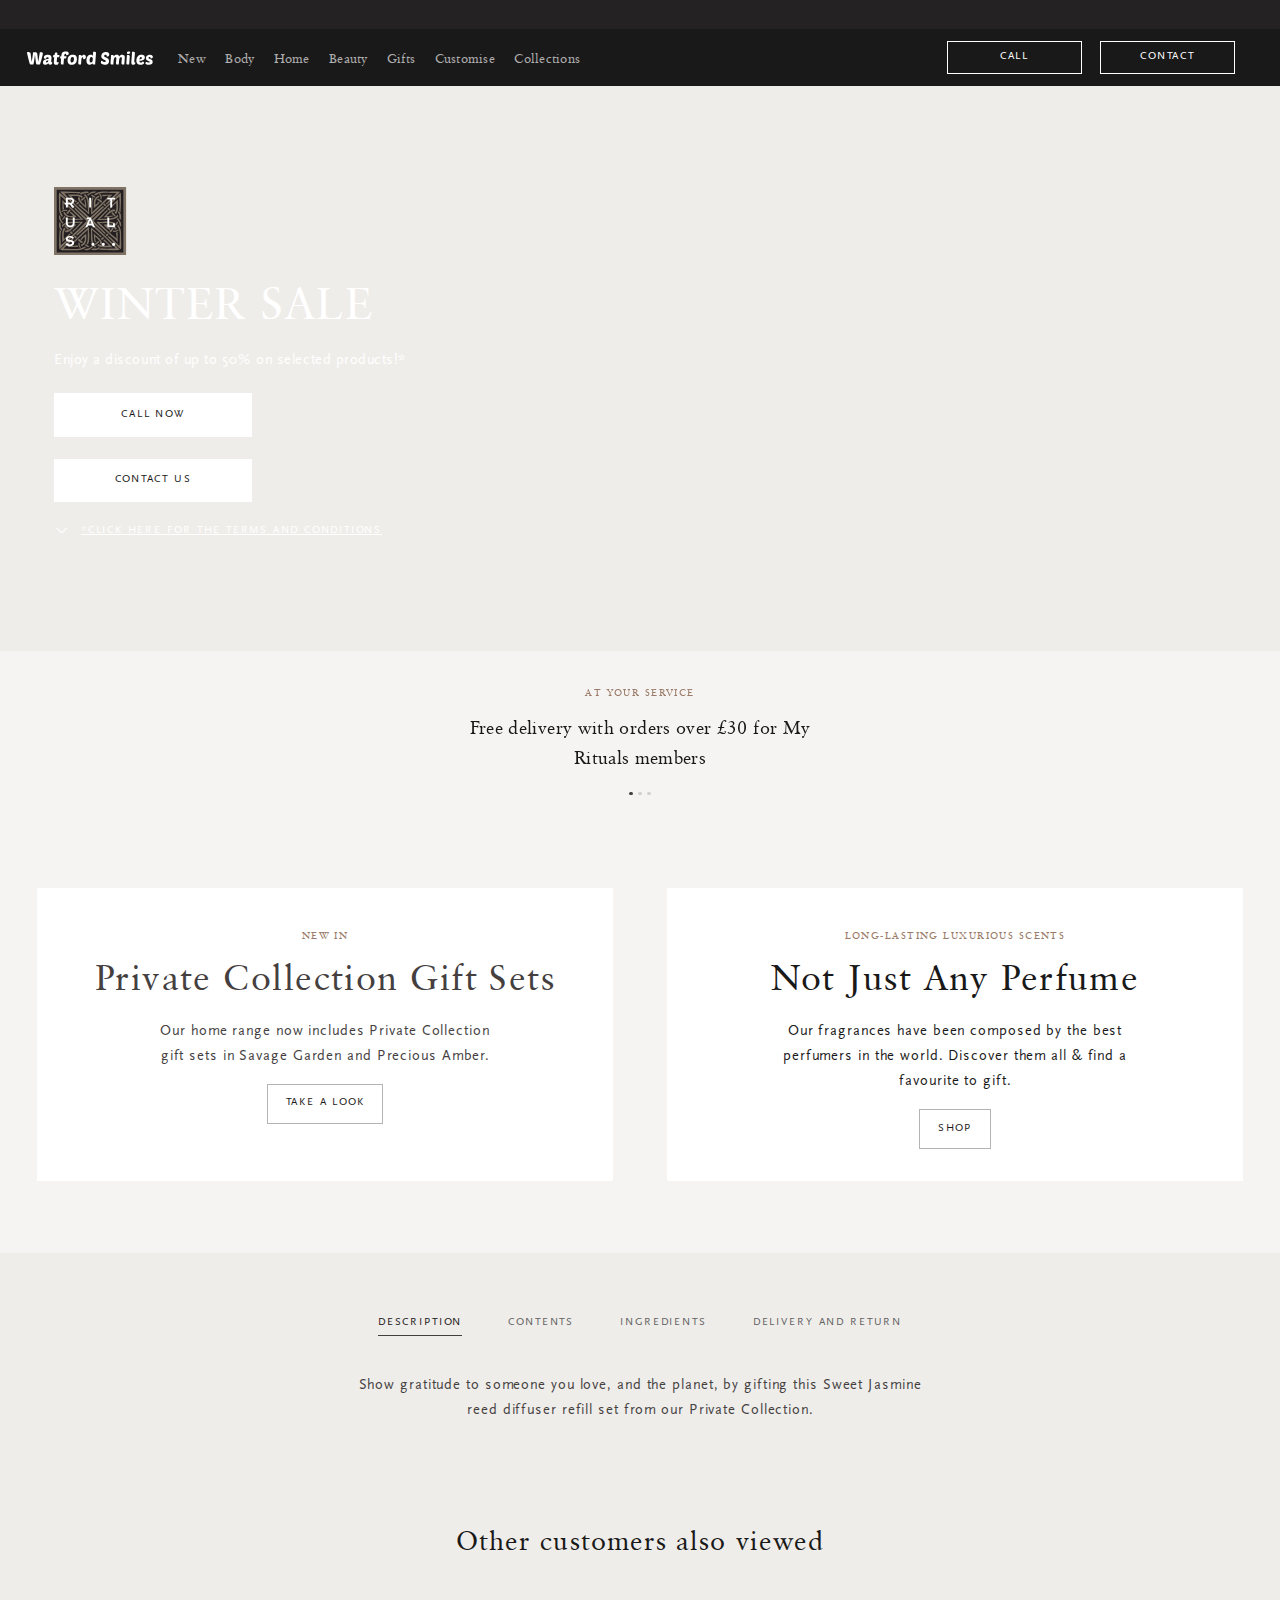
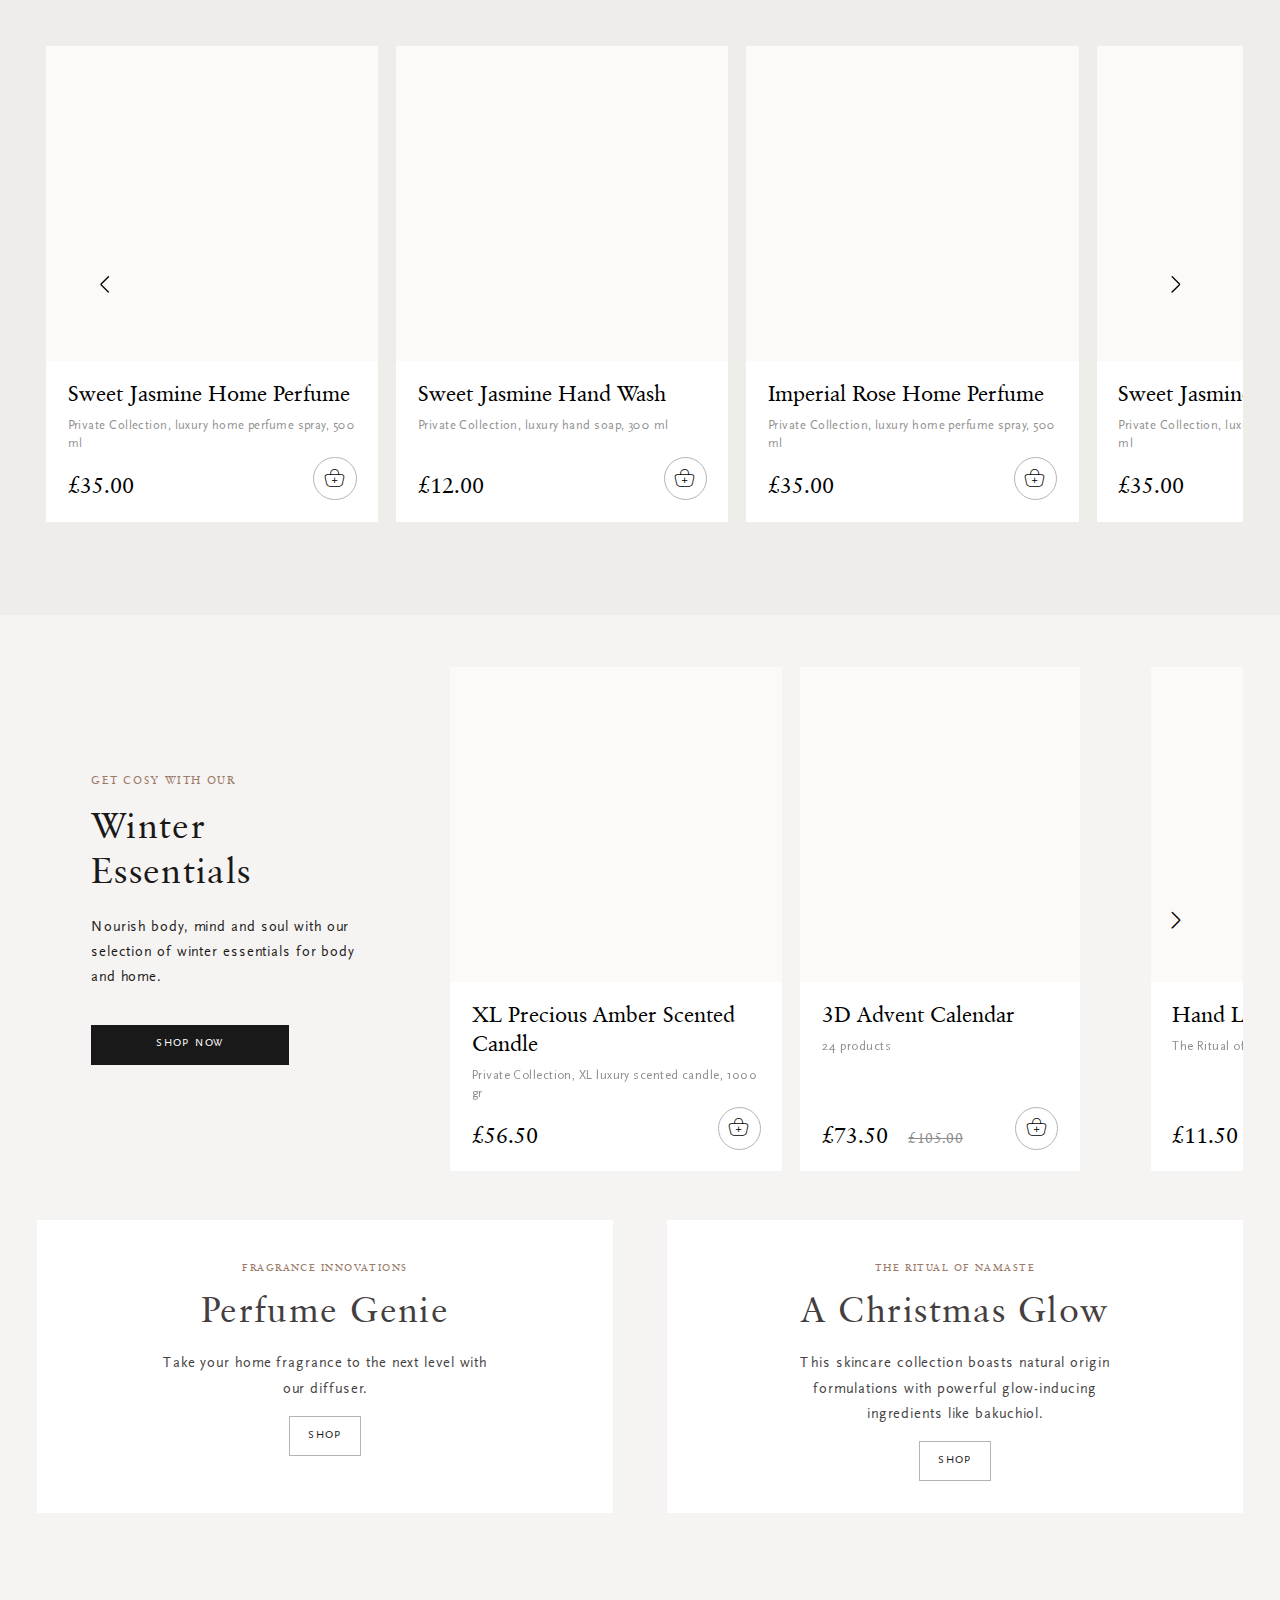
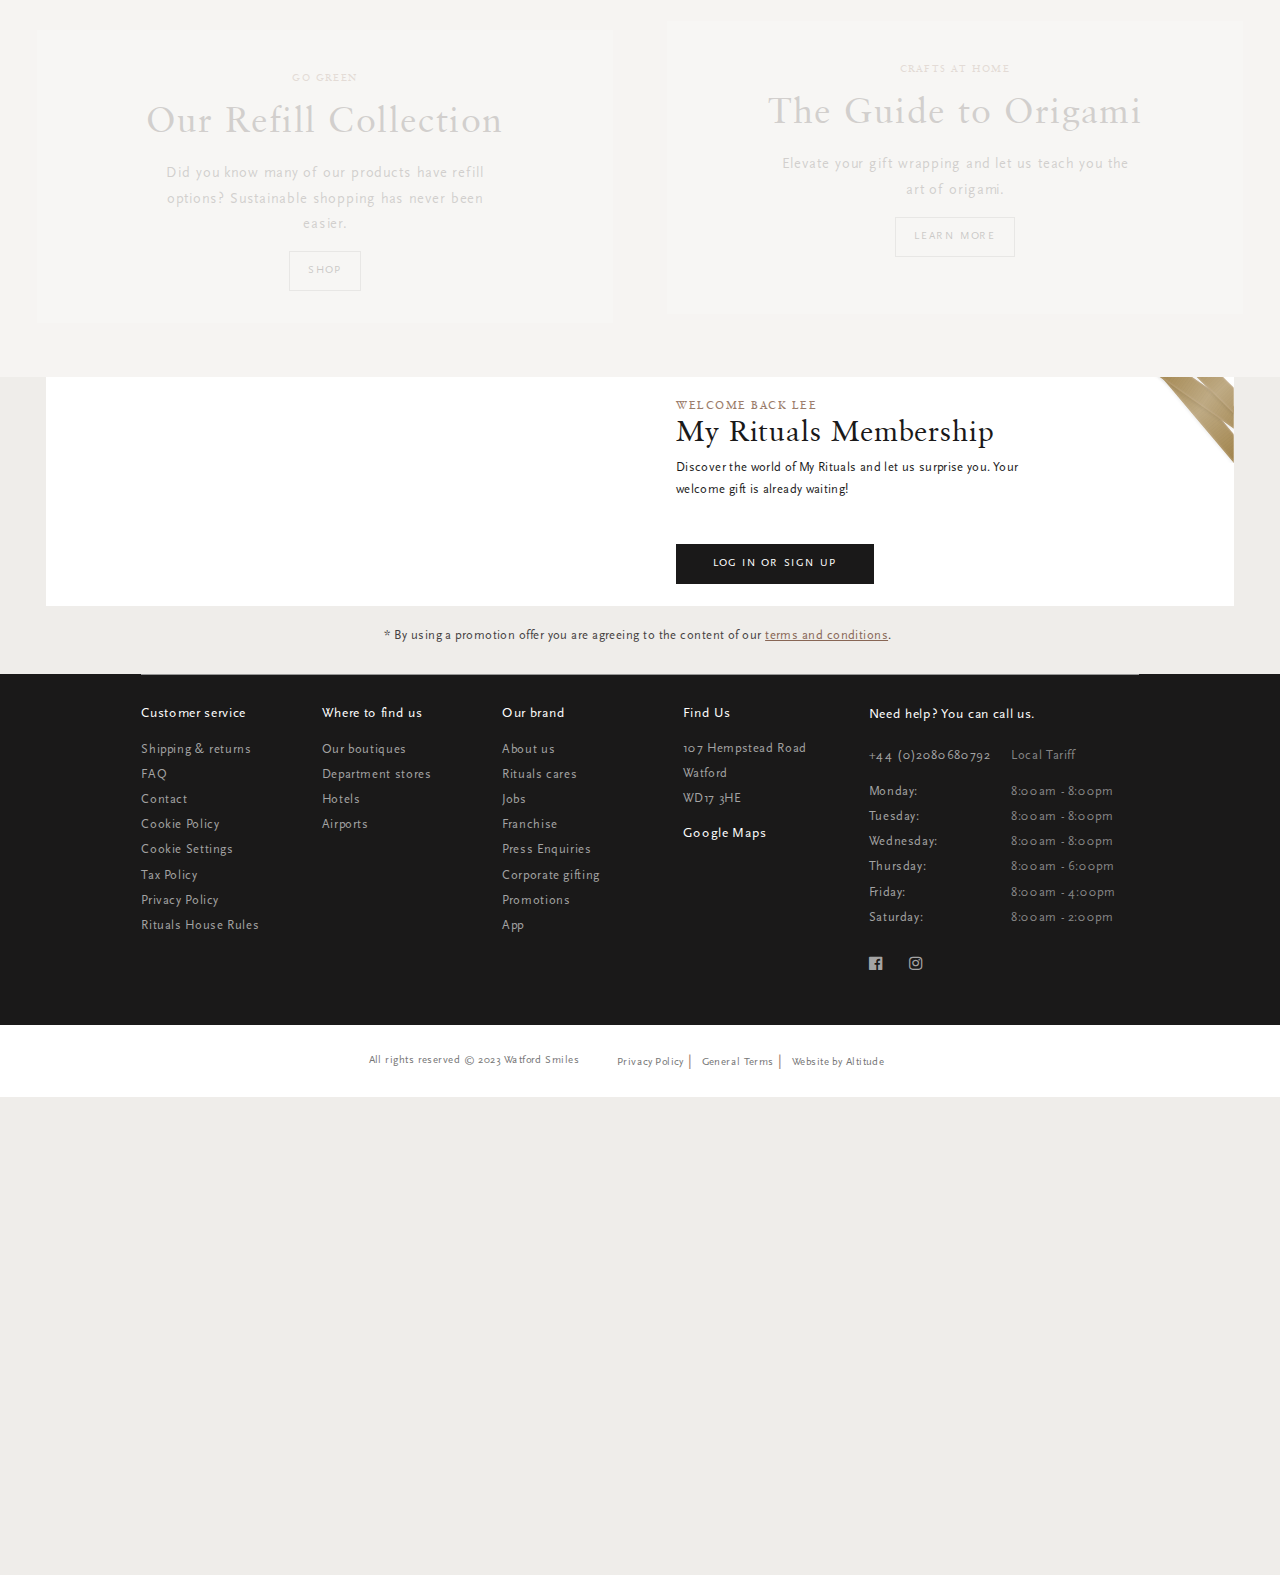
==== commit 16f1354c: "upd" ====
--- a/index.html
+++ b/index.html
@@ -52,9 +52,12 @@
                         <a href="https://www.rituals.com/en-gb/home" class="header-logo js-header-logo">
                             <span class="sr-only">Rituals logo</span>
 
-                            <svg id="header-logo" xmlns="http://www.w3.org/2000/svg" width="920" height="99" viewBox="0 0 920 99" fill="none">
-                                <path d="M81.504 77.928C82.3573 73.4053 83.1253 69.48 83.808 66.152C84.4907 62.7387 85.088 59.5813 85.6 56.68C86.112 53.7787 86.5813 50.92 87.008 48.104C87.52 45.2027 88.032 42.0027 88.544 38.504C89.1413 34.92 89.7813 30.8667 90.464 26.344C91.232 21.736 92.128 16.232 93.152 9.83199C93.408 8.21066 93.8347 7.18666 94.432 6.75999C95.0293 6.248 96.5227 5.992 98.912 5.992C99.8507 5.992 101.259 6.07733 103.136 6.24799C105.013 6.33333 106.891 6.71733 108.768 7.39999C110.645 7.99733 112.267 8.97866 113.632 10.344C115.083 11.624 115.808 13.4587 115.808 15.848C115.808 17.2133 115.552 19.3467 115.04 22.248C114.528 25.064 113.803 28.3493 112.864 32.104C112.011 35.7733 110.987 39.784 109.792 44.136C108.683 48.488 107.531 52.8827 106.336 57.32C105.141 61.7573 103.904 66.0667 102.624 70.248C101.429 74.4293 100.277 78.2267 99.168 81.64C98.144 84.968 97.2053 87.784 96.352 90.088C95.4987 92.392 94.9013 93.8853 94.56 94.568C94.048 95.5067 93.3227 96.1467 92.384 96.488C91.4453 96.8293 90.5067 97 89.568 97H77.408C75.1893 97 73.312 96.5733 71.776 95.72C70.3253 94.8667 69.088 93.7573 68.064 92.392C67.1253 91.0267 66.3573 89.4907 65.76 87.784C65.248 86.0773 64.9067 84.328 64.736 82.536L58.336 25.064C57.824 28.8187 57.2267 33.0427 56.544 37.736C55.9467 42.4293 55.264 47.208 54.496 52.072C53.8133 56.936 53.1307 61.7147 52.448 66.408C51.7653 71.1013 51.0827 75.4107 50.4 79.336C49.7173 83.176 49.0773 86.4613 48.48 89.192C47.8827 91.9227 47.3707 93.7147 46.944 94.568C46.5173 95.5067 45.8347 96.1467 44.896 96.488C43.9573 96.8293 42.976 97 41.952 97H29.792C27.6587 97 25.8667 96.616 24.416 95.848C23.0507 94.9947 21.8987 93.8853 20.96 92.52C20.0213 91.1547 19.2533 89.6187 18.656 87.912C18.0587 86.12 17.5467 84.328 17.12 82.536C13.6213 68.6267 10.7627 57.192 8.544 48.232C6.41067 39.272 4.704 32.104 3.424 26.728C2.144 21.2667 1.248 17.2987 0.736 14.824C0.309333 12.264 0.0960002 10.4293 0.0960002 9.31999C0.0960002 7.86933 0.522667 6.93066 1.376 6.504C2.31467 6.07733 4.23467 5.864 7.136 5.864C10.72 5.864 13.7067 6.12 16.096 6.632C18.5707 7.14399 20.576 7.95466 22.112 9.064C23.648 10.088 24.8 11.496 25.568 13.288C26.4213 14.9947 26.976 17.0853 27.232 19.56C27.232 19.9013 27.2747 20.4133 27.36 21.096C27.4453 21.6933 27.5307 22.7173 27.616 24.168C27.7867 25.6187 28 27.624 28.256 30.184C28.5973 32.6587 28.9813 35.9867 29.408 40.168C29.92 44.3493 30.5173 49.5547 31.2 55.784C31.968 61.928 32.864 69.3093 33.888 77.928C34.8267 72.7227 35.552 68.5413 36.064 65.384C36.6613 62.1413 37.1733 59.3253 37.6 56.936C38.0267 54.4613 38.4107 52.1147 38.752 49.896C39.0933 47.592 39.4773 44.776 39.904 41.448C40.416 38.0347 40.9707 33.768 41.568 28.648C42.2507 23.528 43.104 16.872 44.128 8.67999C44.2133 8.08266 44.5547 7.61333 45.152 7.272C45.8347 6.93066 46.6453 6.67466 47.584 6.504C48.5227 6.33333 49.5467 6.24799 50.656 6.24799C51.8507 6.16266 52.96 6.12 53.984 6.12C57.3973 6.12 60.2987 6.33333 62.688 6.75999C65.0773 7.10133 67.04 7.74133 68.576 8.67999C70.1973 9.61866 71.4773 10.8987 72.416 12.52C73.3547 14.056 74.1227 15.976 74.72 18.28C74.976 19.3893 75.2747 20.9253 75.616 22.888C75.9573 24.7653 76.3413 27.7947 76.768 31.976C77.28 36.1573 77.8773 41.9173 78.56 49.256C79.328 56.5093 80.3093 66.0667 81.504 77.928ZM116.408 81.256C116.408 73.576 119.864 67.56 126.776 63.208C133.688 58.856 143.885 56.5093 157.368 56.168C157.453 55.2293 157.496 54.4613 157.496 53.864C157.581 53.1813 157.624 52.3707 157.624 51.432C157.624 48.7013 157.112 46.5253 156.088 44.904C155.064 43.2827 152.931 42.472 149.688 42.472C147.896 42.472 146.445 42.728 145.336 43.24C144.227 43.752 143.331 44.4773 142.648 45.416C141.965 46.2693 141.411 47.336 140.984 48.616C140.557 49.896 140.173 51.304 139.832 52.84C139.661 53.608 139.277 54.12 138.68 54.376C138.083 54.5467 137.144 54.632 135.864 54.632C127.16 54.632 122.808 51.3467 122.808 44.776C122.808 42.1307 123.405 39.6133 124.6 37.224C125.88 34.8347 127.715 32.7867 130.104 31.08C132.579 29.288 135.651 27.88 139.32 26.856C142.989 25.832 147.256 25.32 152.12 25.32C161.592 25.32 168.461 27.2827 172.728 31.208C176.995 35.1333 179.128 40.68 179.128 47.848C179.128 48.7867 179 50.4933 178.744 52.968C178.573 55.3573 178.317 57.9173 177.976 60.648C177.72 63.2933 177.464 65.8107 177.208 68.2C177.037 70.5893 176.952 72.2533 176.952 73.192C176.952 75.3253 177.336 76.8613 178.104 77.8C178.872 78.6533 179.725 79.2507 180.664 79.592C181.688 79.9333 182.584 80.1893 183.352 80.36C184.12 80.5307 184.504 80.9573 184.504 81.64C184.504 83.5173 184.248 85.4373 183.736 87.4C183.224 89.3627 182.371 91.1547 181.176 92.776C180.067 94.3973 178.488 95.72 176.44 96.744C174.477 97.768 172.045 98.28 169.144 98.28C165.048 98.28 161.976 97.2987 159.928 95.336C157.88 93.3733 156.515 90.6427 155.832 87.144C153.784 90.1307 151.096 92.7333 147.768 94.952C144.525 97.1707 140.259 98.28 134.968 98.28C132.408 98.28 129.976 97.9813 127.672 97.384C125.453 96.7867 123.491 95.8053 121.784 94.44C120.163 93.0747 118.84 91.3253 117.816 89.192C116.877 86.9733 116.408 84.328 116.408 81.256ZM156.216 66.664C153.997 66.664 151.821 66.8347 149.688 67.176C147.555 67.5173 145.635 68.072 143.928 68.84C142.307 69.5227 140.984 70.4613 139.96 71.656C138.936 72.8507 138.424 74.3013 138.424 76.008C138.424 77.9707 139.021 79.336 140.216 80.104C141.496 80.872 142.861 81.256 144.312 81.256C145.677 81.256 147.043 80.9573 148.408 80.36C149.773 79.7627 150.968 78.8667 151.992 77.672C153.101 76.392 154.04 74.856 154.808 73.064C155.576 71.272 156.045 69.1387 156.216 66.664ZM219.893 43.88C219.637 47.1227 219.338 50.3227 218.997 53.48C218.741 56.6373 218.485 59.624 218.229 62.44C217.973 65.256 217.76 67.7733 217.589 69.992C217.504 72.2107 217.461 73.9173 217.461 75.112C217.461 77.3307 217.717 78.824 218.229 79.592C218.741 80.2747 219.594 80.616 220.789 80.616C221.728 80.616 222.538 80.4453 223.221 80.104C223.904 79.7627 224.544 79.3787 225.141 78.952C225.738 78.5253 226.25 78.1413 226.677 77.8C227.189 77.4587 227.744 77.288 228.341 77.288C228.938 77.288 229.493 77.6293 230.005 78.312C230.517 78.9947 230.773 80.5733 230.773 83.048C230.773 87.7413 229.493 91.4533 226.933 94.184C224.373 96.9147 219.978 98.28 213.749 98.28C207.605 98.28 203.04 96.872 200.053 94.056C197.152 91.1547 195.701 86.76 195.701 80.872C195.701 79.592 195.744 78.0987 195.829 76.392C196 74.6 196.213 72.296 196.469 69.48C196.725 66.664 197.024 63.208 197.365 59.112C197.792 55.016 198.218 49.9387 198.645 43.88H191.861C191.178 43.88 190.752 43.752 190.581 43.496C190.496 43.1547 190.453 42.6853 190.453 42.088L190.837 35.56C190.922 34.4507 191.05 33.384 191.221 32.36C191.477 31.2507 191.904 30.2693 192.501 29.416C193.184 28.5627 194.122 27.88 195.317 27.368C196.512 26.856 198.09 26.6 200.053 26.6C200.65 25.064 201.333 23.2293 202.101 21.096C202.869 18.9627 203.637 16.9147 204.405 14.952C205.173 12.904 205.898 11.1973 206.581 9.83199C207.349 8.46666 208.032 7.784 208.629 7.784H212.341C215.925 7.784 218.4 8.89333 219.765 11.112C221.13 13.3307 221.813 15.976 221.813 19.048C221.813 20.7547 221.685 23.272 221.429 26.6H234.869C236.234 26.6 236.917 27.1973 236.917 28.392L236.405 35.304C236.234 37.864 235.509 39.9547 234.229 41.576C233.034 43.112 230.517 43.88 226.677 43.88H219.893ZM269.994 52.712C269.823 55.272 269.61 58.0453 269.354 61.032C269.098 64.0187 268.842 67.048 268.586 70.12C268.33 73.1067 268.074 76.0507 267.818 78.952C267.647 81.8533 267.477 84.4133 267.306 86.632C267.135 88.8507 266.965 90.6853 266.794 92.136C266.709 93.5867 266.666 94.3547 266.666 94.44C266.581 95.464 266.367 96.1467 266.026 96.488C265.685 96.8293 264.959 97 263.85 97H259.242C254.634 97 251.391 95.9333 249.514 93.8C247.722 91.5813 246.826 88.296 246.826 83.944C246.826 83.432 246.869 82.152 246.954 80.104C247.125 78.056 247.295 75.624 247.466 72.808C247.722 69.9067 247.978 66.7067 248.234 63.208C248.49 59.7093 248.746 56.2107 249.002 52.712H242.986C242.047 52.712 241.578 52.2427 241.578 51.304C241.578 50.6213 241.621 49.64 241.706 48.36C241.791 46.9947 241.877 45.672 241.962 44.392C242.047 43.368 242.175 42.344 242.346 41.32C242.602 40.2107 242.986 39.272 243.498 38.504C244.095 37.6507 244.949 36.968 246.058 36.456C247.167 35.8587 248.618 35.5173 250.41 35.432L250.922 30.312C251.434 24.7653 252.458 20.1147 253.994 16.36C255.615 12.6053 257.706 9.61866 260.266 7.39999C262.826 5.09599 265.855 3.47466 269.354 2.536C272.938 1.51199 276.906 0.999992 281.258 0.999992C285.525 0.999992 289.151 1.38399 292.138 2.15199C295.21 2.91999 297.685 3.98666 299.562 5.352C301.439 6.71733 302.805 8.33866 303.658 10.216C304.511 12.0933 304.938 14.0987 304.938 16.232C304.938 20.6693 303.53 23.8267 300.714 25.704C297.983 27.5813 294.271 28.52 289.578 28.52C288.298 28.52 287.402 28.4347 286.89 28.264C286.463 28.008 286.25 27.496 286.25 26.728C286.25 23.912 285.994 21.6933 285.482 20.072C284.97 18.4507 283.562 17.64 281.258 17.64C279.551 17.64 278.101 18.152 276.906 19.176C275.711 20.2 274.73 21.5653 273.962 23.272C273.194 24.8933 272.597 26.7707 272.17 28.904C271.829 31.0373 271.53 33.2133 271.274 35.432H285.994C287.359 35.432 288.042 36.0293 288.042 37.224L287.53 44.136C287.359 46.696 286.634 48.7867 285.354 50.408C284.159 51.944 281.642 52.712 277.802 52.712H269.994ZM326.295 98.28C320.407 98.28 315.5 97.4693 311.575 95.848C307.735 94.1413 304.663 91.8373 302.359 88.936C300.055 86.0347 298.434 82.664 297.495 78.824C296.556 74.8987 296.087 70.7173 296.087 66.28C296.087 61.16 296.684 56.168 297.879 51.304C299.159 46.3547 301.292 41.96 304.279 38.12C307.266 34.28 311.191 31.208 316.055 28.904C321.004 26.5147 327.148 25.32 334.487 25.32C345.239 25.32 352.919 27.9653 357.527 33.256C362.22 38.4613 364.567 45.8 364.567 55.272C364.567 57.9173 364.354 60.8613 363.927 64.104C363.586 67.2613 362.86 70.4187 361.751 73.576C360.727 76.7333 359.276 79.8053 357.399 82.792C355.607 85.7787 353.303 88.424 350.487 90.728C347.671 93.032 344.258 94.8667 340.247 96.232C336.322 97.5973 331.671 98.28 326.295 98.28ZM332.311 42.344C329.068 42.344 326.466 43.1973 324.503 44.904C322.626 46.5253 321.175 48.5307 320.151 50.92C319.212 53.224 318.572 55.6987 318.231 58.344C317.975 60.904 317.847 63.08 317.847 64.872C317.847 70.504 318.743 74.6427 320.535 77.288C322.327 79.9333 324.887 81.256 328.215 81.256C331.202 81.256 333.634 80.3173 335.511 78.44C337.474 76.5627 338.967 74.3013 339.991 71.656C341.1 69.0107 341.826 66.2373 342.167 63.336C342.594 60.4347 342.807 58.0027 342.807 56.04C342.807 51.7733 341.996 48.4453 340.375 46.056C338.839 43.5813 336.151 42.344 332.311 42.344ZM415.467 57.192C414.955 57.192 414.358 57.192 413.675 57.192C413.078 57.1067 412.48 57.0213 411.883 56.936C411.286 56.7653 410.774 56.5947 410.347 56.424C409.92 56.168 409.707 55.8693 409.707 55.528C409.707 54.4187 409.75 53.3947 409.835 52.456C409.92 51.5173 409.963 50.536 409.963 49.512C409.963 47.6347 409.707 46.0987 409.195 44.904C408.683 43.7093 407.659 43.112 406.123 43.112C403.734 43.112 401.728 44.6907 400.107 47.848C398.571 50.92 397.59 55.5707 397.163 61.8C396.992 64.5307 396.736 67.6453 396.395 71.144C396.139 74.5573 395.883 77.8853 395.627 81.128C395.371 84.2853 395.158 87.1013 394.987 89.576C394.816 92.0507 394.731 93.672 394.731 94.44C394.731 95.2933 394.432 95.9333 393.835 96.36C393.238 96.7867 392.598 97 391.915 97H387.307C384.662 97 382.486 96.744 380.779 96.232C379.158 95.6347 377.835 94.824 376.811 93.8C375.872 92.776 375.19 91.5387 374.763 90.088C374.422 88.552 374.251 86.8027 374.251 84.84C374.251 83.56 374.294 81.768 374.379 79.464C374.55 77.0747 374.806 73.832 375.147 69.736C375.488 65.5547 375.872 60.3067 376.299 53.992C376.811 47.592 377.408 39.6987 378.091 30.312C378.262 27.8373 379.158 26.6 380.779 26.6H385.771C388.16 26.6 390.166 26.856 391.787 27.368C393.408 27.88 394.731 28.6053 395.755 29.544C396.779 30.3973 397.504 31.4213 397.931 32.616C398.443 33.8107 398.784 35.048 398.955 36.328C399.979 34.3653 401.174 32.7013 402.539 31.336C403.99 29.8853 405.483 28.7333 407.019 27.88C408.555 26.9413 410.134 26.3013 411.755 25.96C413.376 25.5333 414.87 25.32 416.235 25.32C417.856 25.32 419.478 25.6187 421.099 26.216C422.806 26.8133 424.342 27.7093 425.707 28.904C427.072 30.0987 428.139 31.6347 428.907 33.512C429.76 35.3893 430.187 37.608 430.187 40.168C430.187 42.472 429.846 44.648 429.163 46.696C428.48 48.744 427.499 50.5787 426.219 52.2C424.939 53.736 423.36 54.9733 421.483 55.912C419.691 56.7653 417.686 57.192 415.467 57.192ZM458.797 98.28C455.469 98.28 452.269 97.6827 449.197 96.488C446.21 95.2933 443.565 93.416 441.261 90.856C439.042 88.296 437.25 85.0533 435.885 81.128C434.605 77.2027 433.965 72.4667 433.965 66.92C433.965 64.4453 434.136 61.7147 434.477 58.728C434.818 55.656 435.416 52.584 436.269 49.512C437.122 46.44 438.317 43.4533 439.853 40.552C441.389 37.6507 443.309 35.0907 445.613 32.872C448.002 30.568 450.818 28.7333 454.061 27.368C457.389 26.0027 461.272 25.32 465.709 25.32C469.976 25.32 473.389 26.088 475.949 27.624C478.594 29.0747 480.258 31.6347 480.941 35.304C481.112 31.976 481.282 29.0747 481.453 26.6C481.624 24.1253 481.752 21.8213 481.837 19.688C482.008 17.5547 482.178 15.4213 482.349 13.288C482.52 11.1547 482.69 8.72266 482.861 5.992C482.946 4.11466 483.16 3.00533 483.501 2.66399C483.672 2.49333 483.885 2.408 484.141 2.408C484.397 2.32266 484.866 2.28 485.549 2.28H490.541C493.101 2.28 495.234 2.57866 496.941 3.17599C498.648 3.77333 500.013 4.584 501.037 5.60799C502.061 6.632 502.786 7.82666 503.213 9.19199C503.64 10.472 503.853 11.8373 503.853 13.288C503.853 13.288 503.768 14.3547 503.597 16.488C503.426 18.6213 503.213 21.48 502.957 25.064C502.701 28.5627 502.402 32.5733 502.061 37.096C501.72 41.6187 501.378 46.312 501.037 51.176C500.696 55.9547 500.354 60.7333 500.013 65.512C499.672 70.2053 499.33 74.5573 498.989 78.568C498.648 82.4933 498.349 85.9067 498.093 88.808C497.922 91.624 497.794 93.5013 497.709 94.44C497.538 95.464 497.325 96.1467 497.069 96.488C496.813 96.8293 496.088 97 494.893 97H490.285C488.493 97 486.786 96.872 485.165 96.616C483.629 96.2747 482.264 95.7627 481.069 95.08C479.96 94.312 479.064 93.3307 478.381 92.136C477.784 90.856 477.485 89.2347 477.485 87.272C475.949 90.5147 473.602 93.16 470.445 95.208C467.373 97.256 463.49 98.28 458.797 98.28ZM469.933 42.344C465.581 42.344 462.338 44.264 460.205 48.104C458.157 51.8587 457.133 56.936 457.133 63.336C457.133 65.5547 457.261 67.7307 457.517 69.864C457.858 71.9973 458.413 73.9173 459.181 75.624C459.949 77.3307 460.973 78.696 462.253 79.72C463.618 80.744 465.325 81.256 467.373 81.256C471.042 81.256 474.114 79.464 476.589 75.88C479.064 72.296 480.301 66.664 480.301 58.984C480.301 56.8507 480.173 54.8027 479.917 52.84C479.661 50.792 479.149 49 478.381 47.464C477.613 45.928 476.546 44.6907 475.181 43.752C473.816 42.8133 472.066 42.344 469.933 42.344ZM577.228 4.84C585.249 4.84 591.18 6.58933 595.02 10.088C598.945 13.5867 600.908 18.152 600.908 23.784C600.908 28.5627 599.585 32.232 596.94 34.792C594.295 37.2667 590.497 38.504 585.548 38.504C584.012 38.504 583.031 38.376 582.604 38.12C582.177 37.7787 581.964 37.1387 581.964 36.2C581.964 35.3467 581.879 34.2373 581.708 32.872C581.623 31.5067 581.324 30.184 580.812 28.904C580.3 27.624 579.489 26.5573 578.38 25.704C577.271 24.7653 575.735 24.296 573.772 24.296C571.041 24.296 568.609 25.1493 566.476 26.856C564.343 28.4773 563.276 30.6107 563.276 33.256C563.276 35.56 564.129 37.4373 565.836 38.888C567.628 40.3387 569.847 41.704 572.492 42.984C575.137 44.1787 577.996 45.416 581.068 46.696C584.225 47.976 587.127 49.6827 589.772 51.816C592.417 53.864 594.593 56.4667 596.3 59.624C598.092 62.696 598.988 66.6213 598.988 71.4C598.988 75.1547 598.348 78.696 597.068 82.024C595.873 85.2667 594.039 88.1253 591.564 90.6C589.175 92.9893 586.103 94.8667 582.348 96.232C578.679 97.5973 574.369 98.28 569.42 98.28C565.153 98.28 561.185 97.8107 557.516 96.872C553.932 95.9333 550.775 94.7813 548.044 93.416C545.399 91.9653 543.308 90.4293 541.772 88.808C540.236 87.1013 539.468 85.5653 539.468 84.2C539.468 78.568 539.767 74.5147 540.364 72.04C541.047 69.5653 542.241 68.328 543.948 68.328C545.143 68.328 546.38 68.84 547.66 69.864C549.025 70.888 550.561 72.04 552.268 73.32C553.975 74.6 555.937 75.752 558.156 76.776C560.46 77.8 563.105 78.312 566.092 78.312C567.287 78.312 568.439 78.2267 569.548 78.056C570.743 77.8 571.767 77.416 572.62 76.904C573.559 76.392 574.284 75.7093 574.796 74.856C575.393 74.0027 575.692 72.9787 575.692 71.784C575.692 69.6507 574.881 67.944 573.26 66.664C571.639 65.384 569.591 64.232 567.116 63.208C564.641 62.0987 561.953 60.9893 559.052 59.88C556.236 58.6853 553.591 57.1067 551.116 55.144C548.641 53.096 546.593 50.4933 544.972 47.336C543.351 44.1787 542.54 40.1253 542.54 35.176C542.54 29.6293 543.564 24.936 545.612 21.096C547.745 17.256 550.433 14.1413 553.676 11.752C557.004 9.27733 560.716 7.52799 564.812 6.504C568.993 5.39466 573.132 4.84 577.228 4.84ZM632.142 73.96C631.886 77.8853 631.587 81.64 631.246 85.224C630.905 88.7227 630.649 91.7947 630.478 94.44C630.393 95.464 630.179 96.1467 629.838 96.488C629.497 96.8293 628.771 97 627.662 97H623.054C620.409 97 618.233 96.744 616.526 96.232C614.905 95.6347 613.582 94.824 612.558 93.8C611.619 92.776 610.937 91.5387 610.51 90.088C610.169 88.552 609.998 86.8027 609.998 84.84C609.998 83.56 610.041 81.768 610.126 79.464C610.297 77.0747 610.553 73.832 610.894 69.736C611.235 65.5547 611.619 60.3067 612.046 53.992C612.558 47.592 613.155 39.6987 613.838 30.312C613.923 28.4347 614.137 27.3253 614.478 26.984C614.734 26.728 615.417 26.6 616.526 26.6H621.518C624.078 26.6 626.169 26.8987 627.79 27.496C629.411 28.0933 630.734 28.8613 631.758 29.8C632.782 30.7387 633.507 31.848 633.934 33.128C634.361 34.408 634.617 35.7307 634.702 37.096C637.177 32.488 639.993 29.3733 643.15 27.752C646.307 26.1307 650.019 25.32 654.286 25.32C656.59 25.32 658.809 25.5333 660.942 25.96C663.075 26.3867 664.995 27.112 666.702 28.136C668.409 29.16 669.859 30.5253 671.054 32.232C672.249 33.8533 673.102 35.944 673.614 38.504C676.259 33.5547 679.161 30.1413 682.318 28.264C685.475 26.3013 689.443 25.32 694.222 25.32C696.867 25.32 699.385 25.6187 701.774 26.216C704.249 26.728 706.382 27.6667 708.174 29.032C709.966 30.3973 711.374 32.2747 712.398 34.664C713.507 36.968 714.062 39.8693 714.062 43.368C714.062 46.0133 713.934 49.256 713.678 53.096C713.422 56.936 713.123 61.1173 712.782 65.64C712.441 70.0773 712.057 74.6853 711.63 79.464C711.203 84.1573 710.862 88.68 710.606 93.032C710.521 93.9707 710.435 94.696 710.35 95.208C710.265 95.72 710.094 96.104 709.838 96.36C709.667 96.616 709.369 96.7867 708.942 96.872C708.515 96.9573 707.918 97 707.15 97H703.054C700.323 97 698.105 96.744 696.398 96.232C694.691 95.72 693.369 94.9947 692.43 94.056C691.491 93.1173 690.809 91.9653 690.382 90.6C690.041 89.1493 689.87 87.528 689.87 85.736C689.87 84.6267 689.913 83.048 689.998 81C690.169 78.952 690.339 76.7333 690.51 74.344C690.766 71.9547 690.979 69.48 691.15 66.92C691.406 64.36 691.619 62.0133 691.79 59.88C692.046 57.6613 692.217 55.7413 692.302 54.12C692.473 52.4987 692.558 51.432 692.558 50.92C692.558 48.7013 692.089 46.7387 691.15 45.032C690.297 43.3253 688.59 42.472 686.03 42.472C683.811 42.472 681.891 43.1973 680.27 44.648C678.649 46.0987 677.283 48.104 676.174 50.664C675.065 53.224 674.169 56.2533 673.486 59.752C672.803 63.2507 672.334 67.048 672.078 71.144C671.907 73.7893 671.694 76.8187 671.438 80.232C671.182 83.6453 670.883 87.912 670.542 93.032C670.457 93.9707 670.371 94.696 670.286 95.208C670.201 95.72 670.03 96.104 669.774 96.36C669.603 96.616 669.305 96.7867 668.878 96.872C668.451 96.9573 667.854 97 667.086 97H662.99C660.259 97 658.041 96.744 656.334 96.232C654.627 95.72 653.305 94.9947 652.366 94.056C651.427 93.1173 650.745 91.9653 650.318 90.6C649.977 89.1493 649.806 87.528 649.806 85.736C649.806 84.0293 649.934 81.5547 650.19 78.312C650.531 74.984 650.83 71.5707 651.086 68.072C651.427 64.488 651.726 61.1173 651.982 57.96C652.323 54.7173 652.494 52.3707 652.494 50.92C652.494 48.7013 652.025 46.7387 651.086 45.032C650.233 43.3253 648.526 42.472 645.966 42.472C643.662 42.472 641.699 43.3253 640.078 45.032C638.457 46.7387 637.091 49.0427 635.982 51.944C634.958 54.76 634.105 58.088 633.422 61.928C632.825 65.768 632.398 69.7787 632.142 73.96ZM738.682 97C736.037 97 733.861 96.744 732.154 96.232C730.533 95.6347 729.21 94.824 728.186 93.8C727.247 92.776 726.565 91.5387 726.138 90.088C725.797 88.552 725.626 86.8027 725.626 84.84C725.626 83.56 725.669 81.768 725.754 79.464C725.925 77.0747 726.181 73.832 726.522 69.736C726.863 65.5547 727.247 60.3067 727.674 53.992C728.186 47.592 728.783 39.6987 729.466 30.312C729.551 28.4347 729.765 27.3253 730.106 26.984C730.362 26.728 731.045 26.6 732.154 26.6H737.146C739.791 26.6 741.925 26.856 743.546 27.368C745.253 27.88 746.575 28.648 747.514 29.672C748.538 30.696 749.221 31.9333 749.562 33.384C749.989 34.8347 750.202 36.456 750.202 38.248C750.202 39.528 750.117 41.448 749.946 44.008C749.775 46.568 749.519 50.0667 749.178 54.504C748.922 58.856 748.538 64.3173 748.026 70.888C747.514 77.3733 746.874 85.224 746.106 94.44C746.021 95.464 745.807 96.1467 745.466 96.488C745.125 96.8293 744.399 97 743.29 97H738.682ZM729.594 11.496C729.594 8.08266 730.831 5.39467 733.306 3.432C735.781 1.46933 739.109 0.487999 743.29 0.487999C746.959 0.487999 749.605 1.256 751.226 2.79199C752.933 4.24266 753.786 6.20533 753.786 8.67999C753.786 11.8373 752.591 14.4827 750.202 16.616C747.898 18.664 744.485 19.688 739.962 19.688C733.05 19.688 729.594 16.9573 729.594 11.496ZM776.346 98.152C771.055 98.152 767.258 96.744 764.954 93.928C762.65 91.112 761.498 86.4613 761.498 79.976C761.498 78.952 761.541 77.672 761.626 76.136C761.797 74.6 761.967 72.6373 762.138 70.248C762.394 67.7733 762.693 64.744 763.034 61.16C763.375 57.576 763.717 53.224 764.058 48.104C764.485 42.984 764.911 36.968 765.338 30.056C765.85 23.144 766.362 15.1227 766.874 5.992C766.959 4.11466 767.173 3.00533 767.514 2.66399C767.77 2.408 768.453 2.28 769.562 2.28H774.554C777.114 2.28 779.247 2.57866 780.954 3.17599C782.661 3.77333 784.026 4.584 785.05 5.60799C786.074 6.632 786.799 7.82666 787.226 9.19199C787.653 10.472 787.866 11.8373 787.866 13.288C787.866 14.9947 787.738 17.4693 787.482 20.712C787.311 23.8693 787.055 27.4533 786.714 31.464C786.373 35.4747 786.031 39.656 785.69 44.008C785.349 48.36 785.007 52.5413 784.666 56.552C784.325 60.4773 784.026 64.0187 783.77 67.176C783.599 70.3333 783.514 72.7227 783.514 74.344C783.514 76.5627 783.898 78.1413 784.666 79.08C785.519 80.0187 786.415 80.7013 787.354 81.128C788.293 81.4693 789.146 81.7253 789.914 81.896C790.767 81.9813 791.194 82.2373 791.194 82.664C791.194 84.5413 790.981 86.4187 790.554 88.296C790.127 90.088 789.359 91.752 788.25 93.288C787.141 94.7387 785.605 95.9333 783.642 96.872C781.765 97.7253 779.333 98.152 776.346 98.152ZM829.691 98.28C825.936 98.28 822.182 97.8107 818.427 96.872C814.758 95.9333 811.43 94.312 808.443 92.008C805.542 89.704 803.152 86.632 801.275 82.792C799.398 78.952 798.459 74.1307 798.459 68.328C798.459 66.1947 798.63 63.6347 798.971 60.648C799.312 57.6613 799.952 54.5893 800.891 51.432C801.915 48.2747 803.28 45.16 804.987 42.088C806.779 38.9307 809.083 36.1147 811.899 33.64C814.715 31.1653 818.128 29.16 822.139 27.624C826.15 26.088 830.928 25.32 836.475 25.32C840.912 25.32 844.667 25.832 847.739 26.856C850.811 27.88 853.286 29.288 855.163 31.08C857.04 32.7867 858.406 34.792 859.259 37.096C860.112 39.4 860.539 41.8747 860.539 44.52C860.539 48.4453 859.728 51.7733 858.107 54.504C856.571 57.2347 854.523 59.5387 851.963 61.416C849.488 63.208 846.715 64.616 843.643 65.64C840.571 66.664 837.542 67.4747 834.555 68.072C831.568 68.584 828.795 68.9253 826.235 69.096C823.76 69.1813 821.84 69.224 820.475 69.224C820.475 70.8453 820.688 72.4667 821.115 74.088C821.627 75.624 822.352 76.9893 823.291 78.184C824.23 79.3787 825.467 80.36 827.003 81.128C828.539 81.896 830.416 82.28 832.635 82.28C834.854 82.28 836.56 81.9387 837.755 81.256C839.035 80.488 840.059 79.6773 840.827 78.824C841.595 77.8853 842.235 77.0747 842.747 76.392C843.344 75.624 844.112 75.24 845.051 75.24C845.478 75.24 846.203 75.368 847.227 75.624C848.336 75.7947 849.446 76.2213 850.555 76.904C851.664 77.5867 852.646 78.5253 853.499 79.72C854.352 80.9147 854.779 82.4507 854.779 84.328C854.779 86.8027 854.011 88.936 852.475 90.728C850.939 92.52 848.934 93.9707 846.459 95.08C844.07 96.1893 841.382 97 838.395 97.512C835.408 98.024 832.507 98.28 829.691 98.28ZM832.123 42.344C830.246 42.344 828.624 42.8987 827.259 44.008C825.979 45.032 824.87 46.3547 823.931 47.976C823.078 49.5973 822.395 51.3893 821.883 53.352C821.456 55.3147 821.115 57.192 820.859 58.984C826.15 58.8987 830.416 58.0027 833.659 56.296C836.987 54.5893 838.651 52.1573 838.651 49C838.651 47.2933 838.096 45.7573 836.987 44.392C835.963 43.0267 834.342 42.344 832.123 42.344ZM898.072 25.32C905.325 25.32 910.659 26.7707 914.072 29.672C917.485 32.488 919.192 36.1147 919.192 40.552C919.192 44.3067 917.997 47.1653 915.608 49.128C913.304 51.0907 909.933 52.072 905.496 52.072C904.301 52.072 903.491 51.944 903.064 51.688C902.637 51.432 902.424 50.9627 902.424 50.28C902.424 49.512 902.339 48.6587 902.168 47.72C902.083 46.696 901.784 45.7573 901.272 44.904C900.845 43.9653 900.12 43.1973 899.096 42.6C898.157 42.0027 896.792 41.704 895 41.704C892.611 41.704 890.691 42.3013 889.24 43.496C887.789 44.6053 887.064 46.0133 887.064 47.72C887.064 49.512 887.789 50.9627 889.24 52.072C890.776 53.096 892.653 54.0773 894.872 55.016C897.176 55.9547 899.651 56.936 902.296 57.96C904.941 58.8987 907.373 60.1787 909.592 61.8C911.896 63.4213 913.773 65.4693 915.224 67.944C916.76 70.3333 917.528 73.448 917.528 77.288C917.528 83.432 915.352 88.4667 911 92.392C906.648 96.3173 900.12 98.28 891.416 98.28C889.027 98.28 886.253 98.0667 883.096 97.64C880.024 97.2987 877.08 96.744 874.264 95.976C871.448 95.1227 869.059 94.0133 867.096 92.648C865.219 91.2827 864.28 89.576 864.28 87.528C864.28 86.76 864.408 85.8213 864.664 84.712C865.005 83.6027 865.475 82.536 866.072 81.512C866.755 80.488 867.523 79.6347 868.376 78.952C869.315 78.184 870.424 77.8 871.704 77.8C872.728 77.8 873.667 78.056 874.52 78.568C875.373 79.08 876.355 79.6347 877.464 80.232C878.659 80.744 880.109 81.256 881.816 81.768C883.523 82.28 885.784 82.536 888.6 82.536C890.733 82.536 892.611 82.28 894.232 81.768C895.939 81.256 896.792 80.104 896.792 78.312C896.792 76.6907 896.109 75.4107 894.744 74.472C893.379 73.448 891.629 72.5093 889.496 71.656C887.448 70.8027 885.187 69.9067 882.712 68.968C880.323 67.944 878.061 66.6213 875.928 65C873.88 63.3787 872.173 61.3307 870.808 58.856C869.443 56.296 868.76 53.0107 868.76 49C868.76 44.648 869.613 40.9787 871.32 37.992C873.112 34.92 875.373 32.4453 878.104 30.568C880.92 28.6907 884.077 27.368 887.576 26.6C891.075 25.7467 894.573 25.32 898.072 25.32Z" fill="white"/>
-                                </svg>
+                            <svg id="header-logo" xmlns="http://www.w3.org/2000/svg" width="920" height="99"
+                                viewBox="0 0 920 99" fill="none">
+                                <path
+                                    d="M81.504 77.928C82.3573 73.4053 83.1253 69.48 83.808 66.152C84.4907 62.7387 85.088 59.5813 85.6 56.68C86.112 53.7787 86.5813 50.92 87.008 48.104C87.52 45.2027 88.032 42.0027 88.544 38.504C89.1413 34.92 89.7813 30.8667 90.464 26.344C91.232 21.736 92.128 16.232 93.152 9.83199C93.408 8.21066 93.8347 7.18666 94.432 6.75999C95.0293 6.248 96.5227 5.992 98.912 5.992C99.8507 5.992 101.259 6.07733 103.136 6.24799C105.013 6.33333 106.891 6.71733 108.768 7.39999C110.645 7.99733 112.267 8.97866 113.632 10.344C115.083 11.624 115.808 13.4587 115.808 15.848C115.808 17.2133 115.552 19.3467 115.04 22.248C114.528 25.064 113.803 28.3493 112.864 32.104C112.011 35.7733 110.987 39.784 109.792 44.136C108.683 48.488 107.531 52.8827 106.336 57.32C105.141 61.7573 103.904 66.0667 102.624 70.248C101.429 74.4293 100.277 78.2267 99.168 81.64C98.144 84.968 97.2053 87.784 96.352 90.088C95.4987 92.392 94.9013 93.8853 94.56 94.568C94.048 95.5067 93.3227 96.1467 92.384 96.488C91.4453 96.8293 90.5067 97 89.568 97H77.408C75.1893 97 73.312 96.5733 71.776 95.72C70.3253 94.8667 69.088 93.7573 68.064 92.392C67.1253 91.0267 66.3573 89.4907 65.76 87.784C65.248 86.0773 64.9067 84.328 64.736 82.536L58.336 25.064C57.824 28.8187 57.2267 33.0427 56.544 37.736C55.9467 42.4293 55.264 47.208 54.496 52.072C53.8133 56.936 53.1307 61.7147 52.448 66.408C51.7653 71.1013 51.0827 75.4107 50.4 79.336C49.7173 83.176 49.0773 86.4613 48.48 89.192C47.8827 91.9227 47.3707 93.7147 46.944 94.568C46.5173 95.5067 45.8347 96.1467 44.896 96.488C43.9573 96.8293 42.976 97 41.952 97H29.792C27.6587 97 25.8667 96.616 24.416 95.848C23.0507 94.9947 21.8987 93.8853 20.96 92.52C20.0213 91.1547 19.2533 89.6187 18.656 87.912C18.0587 86.12 17.5467 84.328 17.12 82.536C13.6213 68.6267 10.7627 57.192 8.544 48.232C6.41067 39.272 4.704 32.104 3.424 26.728C2.144 21.2667 1.248 17.2987 0.736 14.824C0.309333 12.264 0.0960002 10.4293 0.0960002 9.31999C0.0960002 7.86933 0.522667 6.93066 1.376 6.504C2.31467 6.07733 4.23467 5.864 7.136 5.864C10.72 5.864 13.7067 6.12 16.096 6.632C18.5707 7.14399 20.576 7.95466 22.112 9.064C23.648 10.088 24.8 11.496 25.568 13.288C26.4213 14.9947 26.976 17.0853 27.232 19.56C27.232 19.9013 27.2747 20.4133 27.36 21.096C27.4453 21.6933 27.5307 22.7173 27.616 24.168C27.7867 25.6187 28 27.624 28.256 30.184C28.5973 32.6587 28.9813 35.9867 29.408 40.168C29.92 44.3493 30.5173 49.5547 31.2 55.784C31.968 61.928 32.864 69.3093 33.888 77.928C34.8267 72.7227 35.552 68.5413 36.064 65.384C36.6613 62.1413 37.1733 59.3253 37.6 56.936C38.0267 54.4613 38.4107 52.1147 38.752 49.896C39.0933 47.592 39.4773 44.776 39.904 41.448C40.416 38.0347 40.9707 33.768 41.568 28.648C42.2507 23.528 43.104 16.872 44.128 8.67999C44.2133 8.08266 44.5547 7.61333 45.152 7.272C45.8347 6.93066 46.6453 6.67466 47.584 6.504C48.5227 6.33333 49.5467 6.24799 50.656 6.24799C51.8507 6.16266 52.96 6.12 53.984 6.12C57.3973 6.12 60.2987 6.33333 62.688 6.75999C65.0773 7.10133 67.04 7.74133 68.576 8.67999C70.1973 9.61866 71.4773 10.8987 72.416 12.52C73.3547 14.056 74.1227 15.976 74.72 18.28C74.976 19.3893 75.2747 20.9253 75.616 22.888C75.9573 24.7653 76.3413 27.7947 76.768 31.976C77.28 36.1573 77.8773 41.9173 78.56 49.256C79.328 56.5093 80.3093 66.0667 81.504 77.928ZM116.408 81.256C116.408 73.576 119.864 67.56 126.776 63.208C133.688 58.856 143.885 56.5093 157.368 56.168C157.453 55.2293 157.496 54.4613 157.496 53.864C157.581 53.1813 157.624 52.3707 157.624 51.432C157.624 48.7013 157.112 46.5253 156.088 44.904C155.064 43.2827 152.931 42.472 149.688 42.472C147.896 42.472 146.445 42.728 145.336 43.24C144.227 43.752 143.331 44.4773 142.648 45.416C141.965 46.2693 141.411 47.336 140.984 48.616C140.557 49.896 140.173 51.304 139.832 52.84C139.661 53.608 139.277 54.12 138.68 54.376C138.083 54.5467 137.144 54.632 135.864 54.632C127.16 54.632 122.808 51.3467 122.808 44.776C122.808 42.1307 123.405 39.6133 124.6 37.224C125.88 34.8347 127.715 32.7867 130.104 31.08C132.579 29.288 135.651 27.88 139.32 26.856C142.989 25.832 147.256 25.32 152.12 25.32C161.592 25.32 168.461 27.2827 172.728 31.208C176.995 35.1333 179.128 40.68 179.128 47.848C179.128 48.7867 179 50.4933 178.744 52.968C178.573 55.3573 178.317 57.9173 177.976 60.648C177.72 63.2933 177.464 65.8107 177.208 68.2C177.037 70.5893 176.952 72.2533 176.952 73.192C176.952 75.3253 177.336 76.8613 178.104 77.8C178.872 78.6533 179.725 79.2507 180.664 79.592C181.688 79.9333 182.584 80.1893 183.352 80.36C184.12 80.5307 184.504 80.9573 184.504 81.64C184.504 83.5173 184.248 85.4373 183.736 87.4C183.224 89.3627 182.371 91.1547 181.176 92.776C180.067 94.3973 178.488 95.72 176.44 96.744C174.477 97.768 172.045 98.28 169.144 98.28C165.048 98.28 161.976 97.2987 159.928 95.336C157.88 93.3733 156.515 90.6427 155.832 87.144C153.784 90.1307 151.096 92.7333 147.768 94.952C144.525 97.1707 140.259 98.28 134.968 98.28C132.408 98.28 129.976 97.9813 127.672 97.384C125.453 96.7867 123.491 95.8053 121.784 94.44C120.163 93.0747 118.84 91.3253 117.816 89.192C116.877 86.9733 116.408 84.328 116.408 81.256ZM156.216 66.664C153.997 66.664 151.821 66.8347 149.688 67.176C147.555 67.5173 145.635 68.072 143.928 68.84C142.307 69.5227 140.984 70.4613 139.96 71.656C138.936 72.8507 138.424 74.3013 138.424 76.008C138.424 77.9707 139.021 79.336 140.216 80.104C141.496 80.872 142.861 81.256 144.312 81.256C145.677 81.256 147.043 80.9573 148.408 80.36C149.773 79.7627 150.968 78.8667 151.992 77.672C153.101 76.392 154.04 74.856 154.808 73.064C155.576 71.272 156.045 69.1387 156.216 66.664ZM219.893 43.88C219.637 47.1227 219.338 50.3227 218.997 53.48C218.741 56.6373 218.485 59.624 218.229 62.44C217.973 65.256 217.76 67.7733 217.589 69.992C217.504 72.2107 217.461 73.9173 217.461 75.112C217.461 77.3307 217.717 78.824 218.229 79.592C218.741 80.2747 219.594 80.616 220.789 80.616C221.728 80.616 222.538 80.4453 223.221 80.104C223.904 79.7627 224.544 79.3787 225.141 78.952C225.738 78.5253 226.25 78.1413 226.677 77.8C227.189 77.4587 227.744 77.288 228.341 77.288C228.938 77.288 229.493 77.6293 230.005 78.312C230.517 78.9947 230.773 80.5733 230.773 83.048C230.773 87.7413 229.493 91.4533 226.933 94.184C224.373 96.9147 219.978 98.28 213.749 98.28C207.605 98.28 203.04 96.872 200.053 94.056C197.152 91.1547 195.701 86.76 195.701 80.872C195.701 79.592 195.744 78.0987 195.829 76.392C196 74.6 196.213 72.296 196.469 69.48C196.725 66.664 197.024 63.208 197.365 59.112C197.792 55.016 198.218 49.9387 198.645 43.88H191.861C191.178 43.88 190.752 43.752 190.581 43.496C190.496 43.1547 190.453 42.6853 190.453 42.088L190.837 35.56C190.922 34.4507 191.05 33.384 191.221 32.36C191.477 31.2507 191.904 30.2693 192.501 29.416C193.184 28.5627 194.122 27.88 195.317 27.368C196.512 26.856 198.09 26.6 200.053 26.6C200.65 25.064 201.333 23.2293 202.101 21.096C202.869 18.9627 203.637 16.9147 204.405 14.952C205.173 12.904 205.898 11.1973 206.581 9.83199C207.349 8.46666 208.032 7.784 208.629 7.784H212.341C215.925 7.784 218.4 8.89333 219.765 11.112C221.13 13.3307 221.813 15.976 221.813 19.048C221.813 20.7547 221.685 23.272 221.429 26.6H234.869C236.234 26.6 236.917 27.1973 236.917 28.392L236.405 35.304C236.234 37.864 235.509 39.9547 234.229 41.576C233.034 43.112 230.517 43.88 226.677 43.88H219.893ZM269.994 52.712C269.823 55.272 269.61 58.0453 269.354 61.032C269.098 64.0187 268.842 67.048 268.586 70.12C268.33 73.1067 268.074 76.0507 267.818 78.952C267.647 81.8533 267.477 84.4133 267.306 86.632C267.135 88.8507 266.965 90.6853 266.794 92.136C266.709 93.5867 266.666 94.3547 266.666 94.44C266.581 95.464 266.367 96.1467 266.026 96.488C265.685 96.8293 264.959 97 263.85 97H259.242C254.634 97 251.391 95.9333 249.514 93.8C247.722 91.5813 246.826 88.296 246.826 83.944C246.826 83.432 246.869 82.152 246.954 80.104C247.125 78.056 247.295 75.624 247.466 72.808C247.722 69.9067 247.978 66.7067 248.234 63.208C248.49 59.7093 248.746 56.2107 249.002 52.712H242.986C242.047 52.712 241.578 52.2427 241.578 51.304C241.578 50.6213 241.621 49.64 241.706 48.36C241.791 46.9947 241.877 45.672 241.962 44.392C242.047 43.368 242.175 42.344 242.346 41.32C242.602 40.2107 242.986 39.272 243.498 38.504C244.095 37.6507 244.949 36.968 246.058 36.456C247.167 35.8587 248.618 35.5173 250.41 35.432L250.922 30.312C251.434 24.7653 252.458 20.1147 253.994 16.36C255.615 12.6053 257.706 9.61866 260.266 7.39999C262.826 5.09599 265.855 3.47466 269.354 2.536C272.938 1.51199 276.906 0.999992 281.258 0.999992C285.525 0.999992 289.151 1.38399 292.138 2.15199C295.21 2.91999 297.685 3.98666 299.562 5.352C301.439 6.71733 302.805 8.33866 303.658 10.216C304.511 12.0933 304.938 14.0987 304.938 16.232C304.938 20.6693 303.53 23.8267 300.714 25.704C297.983 27.5813 294.271 28.52 289.578 28.52C288.298 28.52 287.402 28.4347 286.89 28.264C286.463 28.008 286.25 27.496 286.25 26.728C286.25 23.912 285.994 21.6933 285.482 20.072C284.97 18.4507 283.562 17.64 281.258 17.64C279.551 17.64 278.101 18.152 276.906 19.176C275.711 20.2 274.73 21.5653 273.962 23.272C273.194 24.8933 272.597 26.7707 272.17 28.904C271.829 31.0373 271.53 33.2133 271.274 35.432H285.994C287.359 35.432 288.042 36.0293 288.042 37.224L287.53 44.136C287.359 46.696 286.634 48.7867 285.354 50.408C284.159 51.944 281.642 52.712 277.802 52.712H269.994ZM326.295 98.28C320.407 98.28 315.5 97.4693 311.575 95.848C307.735 94.1413 304.663 91.8373 302.359 88.936C300.055 86.0347 298.434 82.664 297.495 78.824C296.556 74.8987 296.087 70.7173 296.087 66.28C296.087 61.16 296.684 56.168 297.879 51.304C299.159 46.3547 301.292 41.96 304.279 38.12C307.266 34.28 311.191 31.208 316.055 28.904C321.004 26.5147 327.148 25.32 334.487 25.32C345.239 25.32 352.919 27.9653 357.527 33.256C362.22 38.4613 364.567 45.8 364.567 55.272C364.567 57.9173 364.354 60.8613 363.927 64.104C363.586 67.2613 362.86 70.4187 361.751 73.576C360.727 76.7333 359.276 79.8053 357.399 82.792C355.607 85.7787 353.303 88.424 350.487 90.728C347.671 93.032 344.258 94.8667 340.247 96.232C336.322 97.5973 331.671 98.28 326.295 98.28ZM332.311 42.344C329.068 42.344 326.466 43.1973 324.503 44.904C322.626 46.5253 321.175 48.5307 320.151 50.92C319.212 53.224 318.572 55.6987 318.231 58.344C317.975 60.904 317.847 63.08 317.847 64.872C317.847 70.504 318.743 74.6427 320.535 77.288C322.327 79.9333 324.887 81.256 328.215 81.256C331.202 81.256 333.634 80.3173 335.511 78.44C337.474 76.5627 338.967 74.3013 339.991 71.656C341.1 69.0107 341.826 66.2373 342.167 63.336C342.594 60.4347 342.807 58.0027 342.807 56.04C342.807 51.7733 341.996 48.4453 340.375 46.056C338.839 43.5813 336.151 42.344 332.311 42.344ZM415.467 57.192C414.955 57.192 414.358 57.192 413.675 57.192C413.078 57.1067 412.48 57.0213 411.883 56.936C411.286 56.7653 410.774 56.5947 410.347 56.424C409.92 56.168 409.707 55.8693 409.707 55.528C409.707 54.4187 409.75 53.3947 409.835 52.456C409.92 51.5173 409.963 50.536 409.963 49.512C409.963 47.6347 409.707 46.0987 409.195 44.904C408.683 43.7093 407.659 43.112 406.123 43.112C403.734 43.112 401.728 44.6907 400.107 47.848C398.571 50.92 397.59 55.5707 397.163 61.8C396.992 64.5307 396.736 67.6453 396.395 71.144C396.139 74.5573 395.883 77.8853 395.627 81.128C395.371 84.2853 395.158 87.1013 394.987 89.576C394.816 92.0507 394.731 93.672 394.731 94.44C394.731 95.2933 394.432 95.9333 393.835 96.36C393.238 96.7867 392.598 97 391.915 97H387.307C384.662 97 382.486 96.744 380.779 96.232C379.158 95.6347 377.835 94.824 376.811 93.8C375.872 92.776 375.19 91.5387 374.763 90.088C374.422 88.552 374.251 86.8027 374.251 84.84C374.251 83.56 374.294 81.768 374.379 79.464C374.55 77.0747 374.806 73.832 375.147 69.736C375.488 65.5547 375.872 60.3067 376.299 53.992C376.811 47.592 377.408 39.6987 378.091 30.312C378.262 27.8373 379.158 26.6 380.779 26.6H385.771C388.16 26.6 390.166 26.856 391.787 27.368C393.408 27.88 394.731 28.6053 395.755 29.544C396.779 30.3973 397.504 31.4213 397.931 32.616C398.443 33.8107 398.784 35.048 398.955 36.328C399.979 34.3653 401.174 32.7013 402.539 31.336C403.99 29.8853 405.483 28.7333 407.019 27.88C408.555 26.9413 410.134 26.3013 411.755 25.96C413.376 25.5333 414.87 25.32 416.235 25.32C417.856 25.32 419.478 25.6187 421.099 26.216C422.806 26.8133 424.342 27.7093 425.707 28.904C427.072 30.0987 428.139 31.6347 428.907 33.512C429.76 35.3893 430.187 37.608 430.187 40.168C430.187 42.472 429.846 44.648 429.163 46.696C428.48 48.744 427.499 50.5787 426.219 52.2C424.939 53.736 423.36 54.9733 421.483 55.912C419.691 56.7653 417.686 57.192 415.467 57.192ZM458.797 98.28C455.469 98.28 452.269 97.6827 449.197 96.488C446.21 95.2933 443.565 93.416 441.261 90.856C439.042 88.296 437.25 85.0533 435.885 81.128C434.605 77.2027 433.965 72.4667 433.965 66.92C433.965 64.4453 434.136 61.7147 434.477 58.728C434.818 55.656 435.416 52.584 436.269 49.512C437.122 46.44 438.317 43.4533 439.853 40.552C441.389 37.6507 443.309 35.0907 445.613 32.872C448.002 30.568 450.818 28.7333 454.061 27.368C457.389 26.0027 461.272 25.32 465.709 25.32C469.976 25.32 473.389 26.088 475.949 27.624C478.594 29.0747 480.258 31.6347 480.941 35.304C481.112 31.976 481.282 29.0747 481.453 26.6C481.624 24.1253 481.752 21.8213 481.837 19.688C482.008 17.5547 482.178 15.4213 482.349 13.288C482.52 11.1547 482.69 8.72266 482.861 5.992C482.946 4.11466 483.16 3.00533 483.501 2.66399C483.672 2.49333 483.885 2.408 484.141 2.408C484.397 2.32266 484.866 2.28 485.549 2.28H490.541C493.101 2.28 495.234 2.57866 496.941 3.17599C498.648 3.77333 500.013 4.584 501.037 5.60799C502.061 6.632 502.786 7.82666 503.213 9.19199C503.64 10.472 503.853 11.8373 503.853 13.288C503.853 13.288 503.768 14.3547 503.597 16.488C503.426 18.6213 503.213 21.48 502.957 25.064C502.701 28.5627 502.402 32.5733 502.061 37.096C501.72 41.6187 501.378 46.312 501.037 51.176C500.696 55.9547 500.354 60.7333 500.013 65.512C499.672 70.2053 499.33 74.5573 498.989 78.568C498.648 82.4933 498.349 85.9067 498.093 88.808C497.922 91.624 497.794 93.5013 497.709 94.44C497.538 95.464 497.325 96.1467 497.069 96.488C496.813 96.8293 496.088 97 494.893 97H490.285C488.493 97 486.786 96.872 485.165 96.616C483.629 96.2747 482.264 95.7627 481.069 95.08C479.96 94.312 479.064 93.3307 478.381 92.136C477.784 90.856 477.485 89.2347 477.485 87.272C475.949 90.5147 473.602 93.16 470.445 95.208C467.373 97.256 463.49 98.28 458.797 98.28ZM469.933 42.344C465.581 42.344 462.338 44.264 460.205 48.104C458.157 51.8587 457.133 56.936 457.133 63.336C457.133 65.5547 457.261 67.7307 457.517 69.864C457.858 71.9973 458.413 73.9173 459.181 75.624C459.949 77.3307 460.973 78.696 462.253 79.72C463.618 80.744 465.325 81.256 467.373 81.256C471.042 81.256 474.114 79.464 476.589 75.88C479.064 72.296 480.301 66.664 480.301 58.984C480.301 56.8507 480.173 54.8027 479.917 52.84C479.661 50.792 479.149 49 478.381 47.464C477.613 45.928 476.546 44.6907 475.181 43.752C473.816 42.8133 472.066 42.344 469.933 42.344ZM577.228 4.84C585.249 4.84 591.18 6.58933 595.02 10.088C598.945 13.5867 600.908 18.152 600.908 23.784C600.908 28.5627 599.585 32.232 596.94 34.792C594.295 37.2667 590.497 38.504 585.548 38.504C584.012 38.504 583.031 38.376 582.604 38.12C582.177 37.7787 581.964 37.1387 581.964 36.2C581.964 35.3467 581.879 34.2373 581.708 32.872C581.623 31.5067 581.324 30.184 580.812 28.904C580.3 27.624 579.489 26.5573 578.38 25.704C577.271 24.7653 575.735 24.296 573.772 24.296C571.041 24.296 568.609 25.1493 566.476 26.856C564.343 28.4773 563.276 30.6107 563.276 33.256C563.276 35.56 564.129 37.4373 565.836 38.888C567.628 40.3387 569.847 41.704 572.492 42.984C575.137 44.1787 577.996 45.416 581.068 46.696C584.225 47.976 587.127 49.6827 589.772 51.816C592.417 53.864 594.593 56.4667 596.3 59.624C598.092 62.696 598.988 66.6213 598.988 71.4C598.988 75.1547 598.348 78.696 597.068 82.024C595.873 85.2667 594.039 88.1253 591.564 90.6C589.175 92.9893 586.103 94.8667 582.348 96.232C578.679 97.5973 574.369 98.28 569.42 98.28C565.153 98.28 561.185 97.8107 557.516 96.872C553.932 95.9333 550.775 94.7813 548.044 93.416C545.399 91.9653 543.308 90.4293 541.772 88.808C540.236 87.1013 539.468 85.5653 539.468 84.2C539.468 78.568 539.767 74.5147 540.364 72.04C541.047 69.5653 542.241 68.328 543.948 68.328C545.143 68.328 546.38 68.84 547.66 69.864C549.025 70.888 550.561 72.04 552.268 73.32C553.975 74.6 555.937 75.752 558.156 76.776C560.46 77.8 563.105 78.312 566.092 78.312C567.287 78.312 568.439 78.2267 569.548 78.056C570.743 77.8 571.767 77.416 572.62 76.904C573.559 76.392 574.284 75.7093 574.796 74.856C575.393 74.0027 575.692 72.9787 575.692 71.784C575.692 69.6507 574.881 67.944 573.26 66.664C571.639 65.384 569.591 64.232 567.116 63.208C564.641 62.0987 561.953 60.9893 559.052 59.88C556.236 58.6853 553.591 57.1067 551.116 55.144C548.641 53.096 546.593 50.4933 544.972 47.336C543.351 44.1787 542.54 40.1253 542.54 35.176C542.54 29.6293 543.564 24.936 545.612 21.096C547.745 17.256 550.433 14.1413 553.676 11.752C557.004 9.27733 560.716 7.52799 564.812 6.504C568.993 5.39466 573.132 4.84 577.228 4.84ZM632.142 73.96C631.886 77.8853 631.587 81.64 631.246 85.224C630.905 88.7227 630.649 91.7947 630.478 94.44C630.393 95.464 630.179 96.1467 629.838 96.488C629.497 96.8293 628.771 97 627.662 97H623.054C620.409 97 618.233 96.744 616.526 96.232C614.905 95.6347 613.582 94.824 612.558 93.8C611.619 92.776 610.937 91.5387 610.51 90.088C610.169 88.552 609.998 86.8027 609.998 84.84C609.998 83.56 610.041 81.768 610.126 79.464C610.297 77.0747 610.553 73.832 610.894 69.736C611.235 65.5547 611.619 60.3067 612.046 53.992C612.558 47.592 613.155 39.6987 613.838 30.312C613.923 28.4347 614.137 27.3253 614.478 26.984C614.734 26.728 615.417 26.6 616.526 26.6H621.518C624.078 26.6 626.169 26.8987 627.79 27.496C629.411 28.0933 630.734 28.8613 631.758 29.8C632.782 30.7387 633.507 31.848 633.934 33.128C634.361 34.408 634.617 35.7307 634.702 37.096C637.177 32.488 639.993 29.3733 643.15 27.752C646.307 26.1307 650.019 25.32 654.286 25.32C656.59 25.32 658.809 25.5333 660.942 25.96C663.075 26.3867 664.995 27.112 666.702 28.136C668.409 29.16 669.859 30.5253 671.054 32.232C672.249 33.8533 673.102 35.944 673.614 38.504C676.259 33.5547 679.161 30.1413 682.318 28.264C685.475 26.3013 689.443 25.32 694.222 25.32C696.867 25.32 699.385 25.6187 701.774 26.216C704.249 26.728 706.382 27.6667 708.174 29.032C709.966 30.3973 711.374 32.2747 712.398 34.664C713.507 36.968 714.062 39.8693 714.062 43.368C714.062 46.0133 713.934 49.256 713.678 53.096C713.422 56.936 713.123 61.1173 712.782 65.64C712.441 70.0773 712.057 74.6853 711.63 79.464C711.203 84.1573 710.862 88.68 710.606 93.032C710.521 93.9707 710.435 94.696 710.35 95.208C710.265 95.72 710.094 96.104 709.838 96.36C709.667 96.616 709.369 96.7867 708.942 96.872C708.515 96.9573 707.918 97 707.15 97H703.054C700.323 97 698.105 96.744 696.398 96.232C694.691 95.72 693.369 94.9947 692.43 94.056C691.491 93.1173 690.809 91.9653 690.382 90.6C690.041 89.1493 689.87 87.528 689.87 85.736C689.87 84.6267 689.913 83.048 689.998 81C690.169 78.952 690.339 76.7333 690.51 74.344C690.766 71.9547 690.979 69.48 691.15 66.92C691.406 64.36 691.619 62.0133 691.79 59.88C692.046 57.6613 692.217 55.7413 692.302 54.12C692.473 52.4987 692.558 51.432 692.558 50.92C692.558 48.7013 692.089 46.7387 691.15 45.032C690.297 43.3253 688.59 42.472 686.03 42.472C683.811 42.472 681.891 43.1973 680.27 44.648C678.649 46.0987 677.283 48.104 676.174 50.664C675.065 53.224 674.169 56.2533 673.486 59.752C672.803 63.2507 672.334 67.048 672.078 71.144C671.907 73.7893 671.694 76.8187 671.438 80.232C671.182 83.6453 670.883 87.912 670.542 93.032C670.457 93.9707 670.371 94.696 670.286 95.208C670.201 95.72 670.03 96.104 669.774 96.36C669.603 96.616 669.305 96.7867 668.878 96.872C668.451 96.9573 667.854 97 667.086 97H662.99C660.259 97 658.041 96.744 656.334 96.232C654.627 95.72 653.305 94.9947 652.366 94.056C651.427 93.1173 650.745 91.9653 650.318 90.6C649.977 89.1493 649.806 87.528 649.806 85.736C649.806 84.0293 649.934 81.5547 650.19 78.312C650.531 74.984 650.83 71.5707 651.086 68.072C651.427 64.488 651.726 61.1173 651.982 57.96C652.323 54.7173 652.494 52.3707 652.494 50.92C652.494 48.7013 652.025 46.7387 651.086 45.032C650.233 43.3253 648.526 42.472 645.966 42.472C643.662 42.472 641.699 43.3253 640.078 45.032C638.457 46.7387 637.091 49.0427 635.982 51.944C634.958 54.76 634.105 58.088 633.422 61.928C632.825 65.768 632.398 69.7787 632.142 73.96ZM738.682 97C736.037 97 733.861 96.744 732.154 96.232C730.533 95.6347 729.21 94.824 728.186 93.8C727.247 92.776 726.565 91.5387 726.138 90.088C725.797 88.552 725.626 86.8027 725.626 84.84C725.626 83.56 725.669 81.768 725.754 79.464C725.925 77.0747 726.181 73.832 726.522 69.736C726.863 65.5547 727.247 60.3067 727.674 53.992C728.186 47.592 728.783 39.6987 729.466 30.312C729.551 28.4347 729.765 27.3253 730.106 26.984C730.362 26.728 731.045 26.6 732.154 26.6H737.146C739.791 26.6 741.925 26.856 743.546 27.368C745.253 27.88 746.575 28.648 747.514 29.672C748.538 30.696 749.221 31.9333 749.562 33.384C749.989 34.8347 750.202 36.456 750.202 38.248C750.202 39.528 750.117 41.448 749.946 44.008C749.775 46.568 749.519 50.0667 749.178 54.504C748.922 58.856 748.538 64.3173 748.026 70.888C747.514 77.3733 746.874 85.224 746.106 94.44C746.021 95.464 745.807 96.1467 745.466 96.488C745.125 96.8293 744.399 97 743.29 97H738.682ZM729.594 11.496C729.594 8.08266 730.831 5.39467 733.306 3.432C735.781 1.46933 739.109 0.487999 743.29 0.487999C746.959 0.487999 749.605 1.256 751.226 2.79199C752.933 4.24266 753.786 6.20533 753.786 8.67999C753.786 11.8373 752.591 14.4827 750.202 16.616C747.898 18.664 744.485 19.688 739.962 19.688C733.05 19.688 729.594 16.9573 729.594 11.496ZM776.346 98.152C771.055 98.152 767.258 96.744 764.954 93.928C762.65 91.112 761.498 86.4613 761.498 79.976C761.498 78.952 761.541 77.672 761.626 76.136C761.797 74.6 761.967 72.6373 762.138 70.248C762.394 67.7733 762.693 64.744 763.034 61.16C763.375 57.576 763.717 53.224 764.058 48.104C764.485 42.984 764.911 36.968 765.338 30.056C765.85 23.144 766.362 15.1227 766.874 5.992C766.959 4.11466 767.173 3.00533 767.514 2.66399C767.77 2.408 768.453 2.28 769.562 2.28H774.554C777.114 2.28 779.247 2.57866 780.954 3.17599C782.661 3.77333 784.026 4.584 785.05 5.60799C786.074 6.632 786.799 7.82666 787.226 9.19199C787.653 10.472 787.866 11.8373 787.866 13.288C787.866 14.9947 787.738 17.4693 787.482 20.712C787.311 23.8693 787.055 27.4533 786.714 31.464C786.373 35.4747 786.031 39.656 785.69 44.008C785.349 48.36 785.007 52.5413 784.666 56.552C784.325 60.4773 784.026 64.0187 783.77 67.176C783.599 70.3333 783.514 72.7227 783.514 74.344C783.514 76.5627 783.898 78.1413 784.666 79.08C785.519 80.0187 786.415 80.7013 787.354 81.128C788.293 81.4693 789.146 81.7253 789.914 81.896C790.767 81.9813 791.194 82.2373 791.194 82.664C791.194 84.5413 790.981 86.4187 790.554 88.296C790.127 90.088 789.359 91.752 788.25 93.288C787.141 94.7387 785.605 95.9333 783.642 96.872C781.765 97.7253 779.333 98.152 776.346 98.152ZM829.691 98.28C825.936 98.28 822.182 97.8107 818.427 96.872C814.758 95.9333 811.43 94.312 808.443 92.008C805.542 89.704 803.152 86.632 801.275 82.792C799.398 78.952 798.459 74.1307 798.459 68.328C798.459 66.1947 798.63 63.6347 798.971 60.648C799.312 57.6613 799.952 54.5893 800.891 51.432C801.915 48.2747 803.28 45.16 804.987 42.088C806.779 38.9307 809.083 36.1147 811.899 33.64C814.715 31.1653 818.128 29.16 822.139 27.624C826.15 26.088 830.928 25.32 836.475 25.32C840.912 25.32 844.667 25.832 847.739 26.856C850.811 27.88 853.286 29.288 855.163 31.08C857.04 32.7867 858.406 34.792 859.259 37.096C860.112 39.4 860.539 41.8747 860.539 44.52C860.539 48.4453 859.728 51.7733 858.107 54.504C856.571 57.2347 854.523 59.5387 851.963 61.416C849.488 63.208 846.715 64.616 843.643 65.64C840.571 66.664 837.542 67.4747 834.555 68.072C831.568 68.584 828.795 68.9253 826.235 69.096C823.76 69.1813 821.84 69.224 820.475 69.224C820.475 70.8453 820.688 72.4667 821.115 74.088C821.627 75.624 822.352 76.9893 823.291 78.184C824.23 79.3787 825.467 80.36 827.003 81.128C828.539 81.896 830.416 82.28 832.635 82.28C834.854 82.28 836.56 81.9387 837.755 81.256C839.035 80.488 840.059 79.6773 840.827 78.824C841.595 77.8853 842.235 77.0747 842.747 76.392C843.344 75.624 844.112 75.24 845.051 75.24C845.478 75.24 846.203 75.368 847.227 75.624C848.336 75.7947 849.446 76.2213 850.555 76.904C851.664 77.5867 852.646 78.5253 853.499 79.72C854.352 80.9147 854.779 82.4507 854.779 84.328C854.779 86.8027 854.011 88.936 852.475 90.728C850.939 92.52 848.934 93.9707 846.459 95.08C844.07 96.1893 841.382 97 838.395 97.512C835.408 98.024 832.507 98.28 829.691 98.28ZM832.123 42.344C830.246 42.344 828.624 42.8987 827.259 44.008C825.979 45.032 824.87 46.3547 823.931 47.976C823.078 49.5973 822.395 51.3893 821.883 53.352C821.456 55.3147 821.115 57.192 820.859 58.984C826.15 58.8987 830.416 58.0027 833.659 56.296C836.987 54.5893 838.651 52.1573 838.651 49C838.651 47.2933 838.096 45.7573 836.987 44.392C835.963 43.0267 834.342 42.344 832.123 42.344ZM898.072 25.32C905.325 25.32 910.659 26.7707 914.072 29.672C917.485 32.488 919.192 36.1147 919.192 40.552C919.192 44.3067 917.997 47.1653 915.608 49.128C913.304 51.0907 909.933 52.072 905.496 52.072C904.301 52.072 903.491 51.944 903.064 51.688C902.637 51.432 902.424 50.9627 902.424 50.28C902.424 49.512 902.339 48.6587 902.168 47.72C902.083 46.696 901.784 45.7573 901.272 44.904C900.845 43.9653 900.12 43.1973 899.096 42.6C898.157 42.0027 896.792 41.704 895 41.704C892.611 41.704 890.691 42.3013 889.24 43.496C887.789 44.6053 887.064 46.0133 887.064 47.72C887.064 49.512 887.789 50.9627 889.24 52.072C890.776 53.096 892.653 54.0773 894.872 55.016C897.176 55.9547 899.651 56.936 902.296 57.96C904.941 58.8987 907.373 60.1787 909.592 61.8C911.896 63.4213 913.773 65.4693 915.224 67.944C916.76 70.3333 917.528 73.448 917.528 77.288C917.528 83.432 915.352 88.4667 911 92.392C906.648 96.3173 900.12 98.28 891.416 98.28C889.027 98.28 886.253 98.0667 883.096 97.64C880.024 97.2987 877.08 96.744 874.264 95.976C871.448 95.1227 869.059 94.0133 867.096 92.648C865.219 91.2827 864.28 89.576 864.28 87.528C864.28 86.76 864.408 85.8213 864.664 84.712C865.005 83.6027 865.475 82.536 866.072 81.512C866.755 80.488 867.523 79.6347 868.376 78.952C869.315 78.184 870.424 77.8 871.704 77.8C872.728 77.8 873.667 78.056 874.52 78.568C875.373 79.08 876.355 79.6347 877.464 80.232C878.659 80.744 880.109 81.256 881.816 81.768C883.523 82.28 885.784 82.536 888.6 82.536C890.733 82.536 892.611 82.28 894.232 81.768C895.939 81.256 896.792 80.104 896.792 78.312C896.792 76.6907 896.109 75.4107 894.744 74.472C893.379 73.448 891.629 72.5093 889.496 71.656C887.448 70.8027 885.187 69.9067 882.712 68.968C880.323 67.944 878.061 66.6213 875.928 65C873.88 63.3787 872.173 61.3307 870.808 58.856C869.443 56.296 868.76 53.0107 868.76 49C868.76 44.648 869.613 40.9787 871.32 37.992C873.112 34.92 875.373 32.4453 878.104 30.568C880.92 28.6907 884.077 27.368 887.576 26.6C891.075 25.7467 894.573 25.32 898.072 25.32Z"
+                                    fill="white" />
+                            </svg>
                         </a>
                         <div class="nav-mobile js-nav-mobile" aria-hidden="true">
                             <div class="nav-mobile-inner">
@@ -10315,27 +10318,34 @@
 
         <div class="contactWrapper popupHide">
             <div class="contactPopup">
-                <svg id="header-logo" xmlns="http://www.w3.org/2000/svg" width="920" height="99" viewBox="0 0 920 99" fill="none">
-                    <path d="M81.504 77.928C82.3573 73.4053 83.1253 69.48 83.808 66.152C84.4907 62.7387 85.088 59.5813 85.6 56.68C86.112 53.7787 86.5813 50.92 87.008 48.104C87.52 45.2027 88.032 42.0027 88.544 38.504C89.1413 34.92 89.7813 30.8667 90.464 26.344C91.232 21.736 92.128 16.232 93.152 9.83199C93.408 8.21066 93.8347 7.18666 94.432 6.75999C95.0293 6.248 96.5227 5.992 98.912 5.992C99.8507 5.992 101.259 6.07733 103.136 6.24799C105.013 6.33333 106.891 6.71733 108.768 7.39999C110.645 7.99733 112.267 8.97866 113.632 10.344C115.083 11.624 115.808 13.4587 115.808 15.848C115.808 17.2133 115.552 19.3467 115.04 22.248C114.528 25.064 113.803 28.3493 112.864 32.104C112.011 35.7733 110.987 39.784 109.792 44.136C108.683 48.488 107.531 52.8827 106.336 57.32C105.141 61.7573 103.904 66.0667 102.624 70.248C101.429 74.4293 100.277 78.2267 99.168 81.64C98.144 84.968 97.2053 87.784 96.352 90.088C95.4987 92.392 94.9013 93.8853 94.56 94.568C94.048 95.5067 93.3227 96.1467 92.384 96.488C91.4453 96.8293 90.5067 97 89.568 97H77.408C75.1893 97 73.312 96.5733 71.776 95.72C70.3253 94.8667 69.088 93.7573 68.064 92.392C67.1253 91.0267 66.3573 89.4907 65.76 87.784C65.248 86.0773 64.9067 84.328 64.736 82.536L58.336 25.064C57.824 28.8187 57.2267 33.0427 56.544 37.736C55.9467 42.4293 55.264 47.208 54.496 52.072C53.8133 56.936 53.1307 61.7147 52.448 66.408C51.7653 71.1013 51.0827 75.4107 50.4 79.336C49.7173 83.176 49.0773 86.4613 48.48 89.192C47.8827 91.9227 47.3707 93.7147 46.944 94.568C46.5173 95.5067 45.8347 96.1467 44.896 96.488C43.9573 96.8293 42.976 97 41.952 97H29.792C27.6587 97 25.8667 96.616 24.416 95.848C23.0507 94.9947 21.8987 93.8853 20.96 92.52C20.0213 91.1547 19.2533 89.6187 18.656 87.912C18.0587 86.12 17.5467 84.328 17.12 82.536C13.6213 68.6267 10.7627 57.192 8.544 48.232C6.41067 39.272 4.704 32.104 3.424 26.728C2.144 21.2667 1.248 17.2987 0.736 14.824C0.309333 12.264 0.0960002 10.4293 0.0960002 9.31999C0.0960002 7.86933 0.522667 6.93066 1.376 6.504C2.31467 6.07733 4.23467 5.864 7.136 5.864C10.72 5.864 13.7067 6.12 16.096 6.632C18.5707 7.14399 20.576 7.95466 22.112 9.064C23.648 10.088 24.8 11.496 25.568 13.288C26.4213 14.9947 26.976 17.0853 27.232 19.56C27.232 19.9013 27.2747 20.4133 27.36 21.096C27.4453 21.6933 27.5307 22.7173 27.616 24.168C27.7867 25.6187 28 27.624 28.256 30.184C28.5973 32.6587 28.9813 35.9867 29.408 40.168C29.92 44.3493 30.5173 49.5547 31.2 55.784C31.968 61.928 32.864 69.3093 33.888 77.928C34.8267 72.7227 35.552 68.5413 36.064 65.384C36.6613 62.1413 37.1733 59.3253 37.6 56.936C38.0267 54.4613 38.4107 52.1147 38.752 49.896C39.0933 47.592 39.4773 44.776 39.904 41.448C40.416 38.0347 40.9707 33.768 41.568 28.648C42.2507 23.528 43.104 16.872 44.128 8.67999C44.2133 8.08266 44.5547 7.61333 45.152 7.272C45.8347 6.93066 46.6453 6.67466 47.584 6.504C48.5227 6.33333 49.5467 6.24799 50.656 6.24799C51.8507 6.16266 52.96 6.12 53.984 6.12C57.3973 6.12 60.2987 6.33333 62.688 6.75999C65.0773 7.10133 67.04 7.74133 68.576 8.67999C70.1973 9.61866 71.4773 10.8987 72.416 12.52C73.3547 14.056 74.1227 15.976 74.72 18.28C74.976 19.3893 75.2747 20.9253 75.616 22.888C75.9573 24.7653 76.3413 27.7947 76.768 31.976C77.28 36.1573 77.8773 41.9173 78.56 49.256C79.328 56.5093 80.3093 66.0667 81.504 77.928ZM116.408 81.256C116.408 73.576 119.864 67.56 126.776 63.208C133.688 58.856 143.885 56.5093 157.368 56.168C157.453 55.2293 157.496 54.4613 157.496 53.864C157.581 53.1813 157.624 52.3707 157.624 51.432C157.624 48.7013 157.112 46.5253 156.088 44.904C155.064 43.2827 152.931 42.472 149.688 42.472C147.896 42.472 146.445 42.728 145.336 43.24C144.227 43.752 143.331 44.4773 142.648 45.416C141.965 46.2693 141.411 47.336 140.984 48.616C140.557 49.896 140.173 51.304 139.832 52.84C139.661 53.608 139.277 54.12 138.68 54.376C138.083 54.5467 137.144 54.632 135.864 54.632C127.16 54.632 122.808 51.3467 122.808 44.776C122.808 42.1307 123.405 39.6133 124.6 37.224C125.88 34.8347 127.715 32.7867 130.104 31.08C132.579 29.288 135.651 27.88 139.32 26.856C142.989 25.832 147.256 25.32 152.12 25.32C161.592 25.32 168.461 27.2827 172.728 31.208C176.995 35.1333 179.128 40.68 179.128 47.848C179.128 48.7867 179 50.4933 178.744 52.968C178.573 55.3573 178.317 57.9173 177.976 60.648C177.72 63.2933 177.464 65.8107 177.208 68.2C177.037 70.5893 176.952 72.2533 176.952 73.192C176.952 75.3253 177.336 76.8613 178.104 77.8C178.872 78.6533 179.725 79.2507 180.664 79.592C181.688 79.9333 182.584 80.1893 183.352 80.36C184.12 80.5307 184.504 80.9573 184.504 81.64C184.504 83.5173 184.248 85.4373 183.736 87.4C183.224 89.3627 182.371 91.1547 181.176 92.776C180.067 94.3973 178.488 95.72 176.44 96.744C174.477 97.768 172.045 98.28 169.144 98.28C165.048 98.28 161.976 97.2987 159.928 95.336C157.88 93.3733 156.515 90.6427 155.832 87.144C153.784 90.1307 151.096 92.7333 147.768 94.952C144.525 97.1707 140.259 98.28 134.968 98.28C132.408 98.28 129.976 97.9813 127.672 97.384C125.453 96.7867 123.491 95.8053 121.784 94.44C120.163 93.0747 118.84 91.3253 117.816 89.192C116.877 86.9733 116.408 84.328 116.408 81.256ZM156.216 66.664C153.997 66.664 151.821 66.8347 149.688 67.176C147.555 67.5173 145.635 68.072 143.928 68.84C142.307 69.5227 140.984 70.4613 139.96 71.656C138.936 72.8507 138.424 74.3013 138.424 76.008C138.424 77.9707 139.021 79.336 140.216 80.104C141.496 80.872 142.861 81.256 144.312 81.256C145.677 81.256 147.043 80.9573 148.408 80.36C149.773 79.7627 150.968 78.8667 151.992 77.672C153.101 76.392 154.04 74.856 154.808 73.064C155.576 71.272 156.045 69.1387 156.216 66.664ZM219.893 43.88C219.637 47.1227 219.338 50.3227 218.997 53.48C218.741 56.6373 218.485 59.624 218.229 62.44C217.973 65.256 217.76 67.7733 217.589 69.992C217.504 72.2107 217.461 73.9173 217.461 75.112C217.461 77.3307 217.717 78.824 218.229 79.592C218.741 80.2747 219.594 80.616 220.789 80.616C221.728 80.616 222.538 80.4453 223.221 80.104C223.904 79.7627 224.544 79.3787 225.141 78.952C225.738 78.5253 226.25 78.1413 226.677 77.8C227.189 77.4587 227.744 77.288 228.341 77.288C228.938 77.288 229.493 77.6293 230.005 78.312C230.517 78.9947 230.773 80.5733 230.773 83.048C230.773 87.7413 229.493 91.4533 226.933 94.184C224.373 96.9147 219.978 98.28 213.749 98.28C207.605 98.28 203.04 96.872 200.053 94.056C197.152 91.1547 195.701 86.76 195.701 80.872C195.701 79.592 195.744 78.0987 195.829 76.392C196 74.6 196.213 72.296 196.469 69.48C196.725 66.664 197.024 63.208 197.365 59.112C197.792 55.016 198.218 49.9387 198.645 43.88H191.861C191.178 43.88 190.752 43.752 190.581 43.496C190.496 43.1547 190.453 42.6853 190.453 42.088L190.837 35.56C190.922 34.4507 191.05 33.384 191.221 32.36C191.477 31.2507 191.904 30.2693 192.501 29.416C193.184 28.5627 194.122 27.88 195.317 27.368C196.512 26.856 198.09 26.6 200.053 26.6C200.65 25.064 201.333 23.2293 202.101 21.096C202.869 18.9627 203.637 16.9147 204.405 14.952C205.173 12.904 205.898 11.1973 206.581 9.83199C207.349 8.46666 208.032 7.784 208.629 7.784H212.341C215.925 7.784 218.4 8.89333 219.765 11.112C221.13 13.3307 221.813 15.976 221.813 19.048C221.813 20.7547 221.685 23.272 221.429 26.6H234.869C236.234 26.6 236.917 27.1973 236.917 28.392L236.405 35.304C236.234 37.864 235.509 39.9547 234.229 41.576C233.034 43.112 230.517 43.88 226.677 43.88H219.893ZM269.994 52.712C269.823 55.272 269.61 58.0453 269.354 61.032C269.098 64.0187 268.842 67.048 268.586 70.12C268.33 73.1067 268.074 76.0507 267.818 78.952C267.647 81.8533 267.477 84.4133 267.306 86.632C267.135 88.8507 266.965 90.6853 266.794 92.136C266.709 93.5867 266.666 94.3547 266.666 94.44C266.581 95.464 266.367 96.1467 266.026 96.488C265.685 96.8293 264.959 97 263.85 97H259.242C254.634 97 251.391 95.9333 249.514 93.8C247.722 91.5813 246.826 88.296 246.826 83.944C246.826 83.432 246.869 82.152 246.954 80.104C247.125 78.056 247.295 75.624 247.466 72.808C247.722 69.9067 247.978 66.7067 248.234 63.208C248.49 59.7093 248.746 56.2107 249.002 52.712H242.986C242.047 52.712 241.578 52.2427 241.578 51.304C241.578 50.6213 241.621 49.64 241.706 48.36C241.791 46.9947 241.877 45.672 241.962 44.392C242.047 43.368 242.175 42.344 242.346 41.32C242.602 40.2107 242.986 39.272 243.498 38.504C244.095 37.6507 244.949 36.968 246.058 36.456C247.167 35.8587 248.618 35.5173 250.41 35.432L250.922 30.312C251.434 24.7653 252.458 20.1147 253.994 16.36C255.615 12.6053 257.706 9.61866 260.266 7.39999C262.826 5.09599 265.855 3.47466 269.354 2.536C272.938 1.51199 276.906 0.999992 281.258 0.999992C285.525 0.999992 289.151 1.38399 292.138 2.15199C295.21 2.91999 297.685 3.98666 299.562 5.352C301.439 6.71733 302.805 8.33866 303.658 10.216C304.511 12.0933 304.938 14.0987 304.938 16.232C304.938 20.6693 303.53 23.8267 300.714 25.704C297.983 27.5813 294.271 28.52 289.578 28.52C288.298 28.52 287.402 28.4347 286.89 28.264C286.463 28.008 286.25 27.496 286.25 26.728C286.25 23.912 285.994 21.6933 285.482 20.072C284.97 18.4507 283.562 17.64 281.258 17.64C279.551 17.64 278.101 18.152 276.906 19.176C275.711 20.2 274.73 21.5653 273.962 23.272C273.194 24.8933 272.597 26.7707 272.17 28.904C271.829 31.0373 271.53 33.2133 271.274 35.432H285.994C287.359 35.432 288.042 36.0293 288.042 37.224L287.53 44.136C287.359 46.696 286.634 48.7867 285.354 50.408C284.159 51.944 281.642 52.712 277.802 52.712H269.994ZM326.295 98.28C320.407 98.28 315.5 97.4693 311.575 95.848C307.735 94.1413 304.663 91.8373 302.359 88.936C300.055 86.0347 298.434 82.664 297.495 78.824C296.556 74.8987 296.087 70.7173 296.087 66.28C296.087 61.16 296.684 56.168 297.879 51.304C299.159 46.3547 301.292 41.96 304.279 38.12C307.266 34.28 311.191 31.208 316.055 28.904C321.004 26.5147 327.148 25.32 334.487 25.32C345.239 25.32 352.919 27.9653 357.527 33.256C362.22 38.4613 364.567 45.8 364.567 55.272C364.567 57.9173 364.354 60.8613 363.927 64.104C363.586 67.2613 362.86 70.4187 361.751 73.576C360.727 76.7333 359.276 79.8053 357.399 82.792C355.607 85.7787 353.303 88.424 350.487 90.728C347.671 93.032 344.258 94.8667 340.247 96.232C336.322 97.5973 331.671 98.28 326.295 98.28ZM332.311 42.344C329.068 42.344 326.466 43.1973 324.503 44.904C322.626 46.5253 321.175 48.5307 320.151 50.92C319.212 53.224 318.572 55.6987 318.231 58.344C317.975 60.904 317.847 63.08 317.847 64.872C317.847 70.504 318.743 74.6427 320.535 77.288C322.327 79.9333 324.887 81.256 328.215 81.256C331.202 81.256 333.634 80.3173 335.511 78.44C337.474 76.5627 338.967 74.3013 339.991 71.656C341.1 69.0107 341.826 66.2373 342.167 63.336C342.594 60.4347 342.807 58.0027 342.807 56.04C342.807 51.7733 341.996 48.4453 340.375 46.056C338.839 43.5813 336.151 42.344 332.311 42.344ZM415.467 57.192C414.955 57.192 414.358 57.192 413.675 57.192C413.078 57.1067 412.48 57.0213 411.883 56.936C411.286 56.7653 410.774 56.5947 410.347 56.424C409.92 56.168 409.707 55.8693 409.707 55.528C409.707 54.4187 409.75 53.3947 409.835 52.456C409.92 51.5173 409.963 50.536 409.963 49.512C409.963 47.6347 409.707 46.0987 409.195 44.904C408.683 43.7093 407.659 43.112 406.123 43.112C403.734 43.112 401.728 44.6907 400.107 47.848C398.571 50.92 397.59 55.5707 397.163 61.8C396.992 64.5307 396.736 67.6453 396.395 71.144C396.139 74.5573 395.883 77.8853 395.627 81.128C395.371 84.2853 395.158 87.1013 394.987 89.576C394.816 92.0507 394.731 93.672 394.731 94.44C394.731 95.2933 394.432 95.9333 393.835 96.36C393.238 96.7867 392.598 97 391.915 97H387.307C384.662 97 382.486 96.744 380.779 96.232C379.158 95.6347 377.835 94.824 376.811 93.8C375.872 92.776 375.19 91.5387 374.763 90.088C374.422 88.552 374.251 86.8027 374.251 84.84C374.251 83.56 374.294 81.768 374.379 79.464C374.55 77.0747 374.806 73.832 375.147 69.736C375.488 65.5547 375.872 60.3067 376.299 53.992C376.811 47.592 377.408 39.6987 378.091 30.312C378.262 27.8373 379.158 26.6 380.779 26.6H385.771C388.16 26.6 390.166 26.856 391.787 27.368C393.408 27.88 394.731 28.6053 395.755 29.544C396.779 30.3973 397.504 31.4213 397.931 32.616C398.443 33.8107 398.784 35.048 398.955 36.328C399.979 34.3653 401.174 32.7013 402.539 31.336C403.99 29.8853 405.483 28.7333 407.019 27.88C408.555 26.9413 410.134 26.3013 411.755 25.96C413.376 25.5333 414.87 25.32 416.235 25.32C417.856 25.32 419.478 25.6187 421.099 26.216C422.806 26.8133 424.342 27.7093 425.707 28.904C427.072 30.0987 428.139 31.6347 428.907 33.512C429.76 35.3893 430.187 37.608 430.187 40.168C430.187 42.472 429.846 44.648 429.163 46.696C428.48 48.744 427.499 50.5787 426.219 52.2C424.939 53.736 423.36 54.9733 421.483 55.912C419.691 56.7653 417.686 57.192 415.467 57.192ZM458.797 98.28C455.469 98.28 452.269 97.6827 449.197 96.488C446.21 95.2933 443.565 93.416 441.261 90.856C439.042 88.296 437.25 85.0533 435.885 81.128C434.605 77.2027 433.965 72.4667 433.965 66.92C433.965 64.4453 434.136 61.7147 434.477 58.728C434.818 55.656 435.416 52.584 436.269 49.512C437.122 46.44 438.317 43.4533 439.853 40.552C441.389 37.6507 443.309 35.0907 445.613 32.872C448.002 30.568 450.818 28.7333 454.061 27.368C457.389 26.0027 461.272 25.32 465.709 25.32C469.976 25.32 473.389 26.088 475.949 27.624C478.594 29.0747 480.258 31.6347 480.941 35.304C481.112 31.976 481.282 29.0747 481.453 26.6C481.624 24.1253 481.752 21.8213 481.837 19.688C482.008 17.5547 482.178 15.4213 482.349 13.288C482.52 11.1547 482.69 8.72266 482.861 5.992C482.946 4.11466 483.16 3.00533 483.501 2.66399C483.672 2.49333 483.885 2.408 484.141 2.408C484.397 2.32266 484.866 2.28 485.549 2.28H490.541C493.101 2.28 495.234 2.57866 496.941 3.17599C498.648 3.77333 500.013 4.584 501.037 5.60799C502.061 6.632 502.786 7.82666 503.213 9.19199C503.64 10.472 503.853 11.8373 503.853 13.288C503.853 13.288 503.768 14.3547 503.597 16.488C503.426 18.6213 503.213 21.48 502.957 25.064C502.701 28.5627 502.402 32.5733 502.061 37.096C501.72 41.6187 501.378 46.312 501.037 51.176C500.696 55.9547 500.354 60.7333 500.013 65.512C499.672 70.2053 499.33 74.5573 498.989 78.568C498.648 82.4933 498.349 85.9067 498.093 88.808C497.922 91.624 497.794 93.5013 497.709 94.44C497.538 95.464 497.325 96.1467 497.069 96.488C496.813 96.8293 496.088 97 494.893 97H490.285C488.493 97 486.786 96.872 485.165 96.616C483.629 96.2747 482.264 95.7627 481.069 95.08C479.96 94.312 479.064 93.3307 478.381 92.136C477.784 90.856 477.485 89.2347 477.485 87.272C475.949 90.5147 473.602 93.16 470.445 95.208C467.373 97.256 463.49 98.28 458.797 98.28ZM469.933 42.344C465.581 42.344 462.338 44.264 460.205 48.104C458.157 51.8587 457.133 56.936 457.133 63.336C457.133 65.5547 457.261 67.7307 457.517 69.864C457.858 71.9973 458.413 73.9173 459.181 75.624C459.949 77.3307 460.973 78.696 462.253 79.72C463.618 80.744 465.325 81.256 467.373 81.256C471.042 81.256 474.114 79.464 476.589 75.88C479.064 72.296 480.301 66.664 480.301 58.984C480.301 56.8507 480.173 54.8027 479.917 52.84C479.661 50.792 479.149 49 478.381 47.464C477.613 45.928 476.546 44.6907 475.181 43.752C473.816 42.8133 472.066 42.344 469.933 42.344ZM577.228 4.84C585.249 4.84 591.18 6.58933 595.02 10.088C598.945 13.5867 600.908 18.152 600.908 23.784C600.908 28.5627 599.585 32.232 596.94 34.792C594.295 37.2667 590.497 38.504 585.548 38.504C584.012 38.504 583.031 38.376 582.604 38.12C582.177 37.7787 581.964 37.1387 581.964 36.2C581.964 35.3467 581.879 34.2373 581.708 32.872C581.623 31.5067 581.324 30.184 580.812 28.904C580.3 27.624 579.489 26.5573 578.38 25.704C577.271 24.7653 575.735 24.296 573.772 24.296C571.041 24.296 568.609 25.1493 566.476 26.856C564.343 28.4773 563.276 30.6107 563.276 33.256C563.276 35.56 564.129 37.4373 565.836 38.888C567.628 40.3387 569.847 41.704 572.492 42.984C575.137 44.1787 577.996 45.416 581.068 46.696C584.225 47.976 587.127 49.6827 589.772 51.816C592.417 53.864 594.593 56.4667 596.3 59.624C598.092 62.696 598.988 66.6213 598.988 71.4C598.988 75.1547 598.348 78.696 597.068 82.024C595.873 85.2667 594.039 88.1253 591.564 90.6C589.175 92.9893 586.103 94.8667 582.348 96.232C578.679 97.5973 574.369 98.28 569.42 98.28C565.153 98.28 561.185 97.8107 557.516 96.872C553.932 95.9333 550.775 94.7813 548.044 93.416C545.399 91.9653 543.308 90.4293 541.772 88.808C540.236 87.1013 539.468 85.5653 539.468 84.2C539.468 78.568 539.767 74.5147 540.364 72.04C541.047 69.5653 542.241 68.328 543.948 68.328C545.143 68.328 546.38 68.84 547.66 69.864C549.025 70.888 550.561 72.04 552.268 73.32C553.975 74.6 555.937 75.752 558.156 76.776C560.46 77.8 563.105 78.312 566.092 78.312C567.287 78.312 568.439 78.2267 569.548 78.056C570.743 77.8 571.767 77.416 572.62 76.904C573.559 76.392 574.284 75.7093 574.796 74.856C575.393 74.0027 575.692 72.9787 575.692 71.784C575.692 69.6507 574.881 67.944 573.26 66.664C571.639 65.384 569.591 64.232 567.116 63.208C564.641 62.0987 561.953 60.9893 559.052 59.88C556.236 58.6853 553.591 57.1067 551.116 55.144C548.641 53.096 546.593 50.4933 544.972 47.336C543.351 44.1787 542.54 40.1253 542.54 35.176C542.54 29.6293 543.564 24.936 545.612 21.096C547.745 17.256 550.433 14.1413 553.676 11.752C557.004 9.27733 560.716 7.52799 564.812 6.504C568.993 5.39466 573.132 4.84 577.228 4.84ZM632.142 73.96C631.886 77.8853 631.587 81.64 631.246 85.224C630.905 88.7227 630.649 91.7947 630.478 94.44C630.393 95.464 630.179 96.1467 629.838 96.488C629.497 96.8293 628.771 97 627.662 97H623.054C620.409 97 618.233 96.744 616.526 96.232C614.905 95.6347 613.582 94.824 612.558 93.8C611.619 92.776 610.937 91.5387 610.51 90.088C610.169 88.552 609.998 86.8027 609.998 84.84C609.998 83.56 610.041 81.768 610.126 79.464C610.297 77.0747 610.553 73.832 610.894 69.736C611.235 65.5547 611.619 60.3067 612.046 53.992C612.558 47.592 613.155 39.6987 613.838 30.312C613.923 28.4347 614.137 27.3253 614.478 26.984C614.734 26.728 615.417 26.6 616.526 26.6H621.518C624.078 26.6 626.169 26.8987 627.79 27.496C629.411 28.0933 630.734 28.8613 631.758 29.8C632.782 30.7387 633.507 31.848 633.934 33.128C634.361 34.408 634.617 35.7307 634.702 37.096C637.177 32.488 639.993 29.3733 643.15 27.752C646.307 26.1307 650.019 25.32 654.286 25.32C656.59 25.32 658.809 25.5333 660.942 25.96C663.075 26.3867 664.995 27.112 666.702 28.136C668.409 29.16 669.859 30.5253 671.054 32.232C672.249 33.8533 673.102 35.944 673.614 38.504C676.259 33.5547 679.161 30.1413 682.318 28.264C685.475 26.3013 689.443 25.32 694.222 25.32C696.867 25.32 699.385 25.6187 701.774 26.216C704.249 26.728 706.382 27.6667 708.174 29.032C709.966 30.3973 711.374 32.2747 712.398 34.664C713.507 36.968 714.062 39.8693 714.062 43.368C714.062 46.0133 713.934 49.256 713.678 53.096C713.422 56.936 713.123 61.1173 712.782 65.64C712.441 70.0773 712.057 74.6853 711.63 79.464C711.203 84.1573 710.862 88.68 710.606 93.032C710.521 93.9707 710.435 94.696 710.35 95.208C710.265 95.72 710.094 96.104 709.838 96.36C709.667 96.616 709.369 96.7867 708.942 96.872C708.515 96.9573 707.918 97 707.15 97H703.054C700.323 97 698.105 96.744 696.398 96.232C694.691 95.72 693.369 94.9947 692.43 94.056C691.491 93.1173 690.809 91.9653 690.382 90.6C690.041 89.1493 689.87 87.528 689.87 85.736C689.87 84.6267 689.913 83.048 689.998 81C690.169 78.952 690.339 76.7333 690.51 74.344C690.766 71.9547 690.979 69.48 691.15 66.92C691.406 64.36 691.619 62.0133 691.79 59.88C692.046 57.6613 692.217 55.7413 692.302 54.12C692.473 52.4987 692.558 51.432 692.558 50.92C692.558 48.7013 692.089 46.7387 691.15 45.032C690.297 43.3253 688.59 42.472 686.03 42.472C683.811 42.472 681.891 43.1973 680.27 44.648C678.649 46.0987 677.283 48.104 676.174 50.664C675.065 53.224 674.169 56.2533 673.486 59.752C672.803 63.2507 672.334 67.048 672.078 71.144C671.907 73.7893 671.694 76.8187 671.438 80.232C671.182 83.6453 670.883 87.912 670.542 93.032C670.457 93.9707 670.371 94.696 670.286 95.208C670.201 95.72 670.03 96.104 669.774 96.36C669.603 96.616 669.305 96.7867 668.878 96.872C668.451 96.9573 667.854 97 667.086 97H662.99C660.259 97 658.041 96.744 656.334 96.232C654.627 95.72 653.305 94.9947 652.366 94.056C651.427 93.1173 650.745 91.9653 650.318 90.6C649.977 89.1493 649.806 87.528 649.806 85.736C649.806 84.0293 649.934 81.5547 650.19 78.312C650.531 74.984 650.83 71.5707 651.086 68.072C651.427 64.488 651.726 61.1173 651.982 57.96C652.323 54.7173 652.494 52.3707 652.494 50.92C652.494 48.7013 652.025 46.7387 651.086 45.032C650.233 43.3253 648.526 42.472 645.966 42.472C643.662 42.472 641.699 43.3253 640.078 45.032C638.457 46.7387 637.091 49.0427 635.982 51.944C634.958 54.76 634.105 58.088 633.422 61.928C632.825 65.768 632.398 69.7787 632.142 73.96ZM738.682 97C736.037 97 733.861 96.744 732.154 96.232C730.533 95.6347 729.21 94.824 728.186 93.8C727.247 92.776 726.565 91.5387 726.138 90.088C725.797 88.552 725.626 86.8027 725.626 84.84C725.626 83.56 725.669 81.768 725.754 79.464C725.925 77.0747 726.181 73.832 726.522 69.736C726.863 65.5547 727.247 60.3067 727.674 53.992C728.186 47.592 728.783 39.6987 729.466 30.312C729.551 28.4347 729.765 27.3253 730.106 26.984C730.362 26.728 731.045 26.6 732.154 26.6H737.146C739.791 26.6 741.925 26.856 743.546 27.368C745.253 27.88 746.575 28.648 747.514 29.672C748.538 30.696 749.221 31.9333 749.562 33.384C749.989 34.8347 750.202 36.456 750.202 38.248C750.202 39.528 750.117 41.448 749.946 44.008C749.775 46.568 749.519 50.0667 749.178 54.504C748.922 58.856 748.538 64.3173 748.026 70.888C747.514 77.3733 746.874 85.224 746.106 94.44C746.021 95.464 745.807 96.1467 745.466 96.488C745.125 96.8293 744.399 97 743.29 97H738.682ZM729.594 11.496C729.594 8.08266 730.831 5.39467 733.306 3.432C735.781 1.46933 739.109 0.487999 743.29 0.487999C746.959 0.487999 749.605 1.256 751.226 2.79199C752.933 4.24266 753.786 6.20533 753.786 8.67999C753.786 11.8373 752.591 14.4827 750.202 16.616C747.898 18.664 744.485 19.688 739.962 19.688C733.05 19.688 729.594 16.9573 729.594 11.496ZM776.346 98.152C771.055 98.152 767.258 96.744 764.954 93.928C762.65 91.112 761.498 86.4613 761.498 79.976C761.498 78.952 761.541 77.672 761.626 76.136C761.797 74.6 761.967 72.6373 762.138 70.248C762.394 67.7733 762.693 64.744 763.034 61.16C763.375 57.576 763.717 53.224 764.058 48.104C764.485 42.984 764.911 36.968 765.338 30.056C765.85 23.144 766.362 15.1227 766.874 5.992C766.959 4.11466 767.173 3.00533 767.514 2.66399C767.77 2.408 768.453 2.28 769.562 2.28H774.554C777.114 2.28 779.247 2.57866 780.954 3.17599C782.661 3.77333 784.026 4.584 785.05 5.60799C786.074 6.632 786.799 7.82666 787.226 9.19199C787.653 10.472 787.866 11.8373 787.866 13.288C787.866 14.9947 787.738 17.4693 787.482 20.712C787.311 23.8693 787.055 27.4533 786.714 31.464C786.373 35.4747 786.031 39.656 785.69 44.008C785.349 48.36 785.007 52.5413 784.666 56.552C784.325 60.4773 784.026 64.0187 783.77 67.176C783.599 70.3333 783.514 72.7227 783.514 74.344C783.514 76.5627 783.898 78.1413 784.666 79.08C785.519 80.0187 786.415 80.7013 787.354 81.128C788.293 81.4693 789.146 81.7253 789.914 81.896C790.767 81.9813 791.194 82.2373 791.194 82.664C791.194 84.5413 790.981 86.4187 790.554 88.296C790.127 90.088 789.359 91.752 788.25 93.288C787.141 94.7387 785.605 95.9333 783.642 96.872C781.765 97.7253 779.333 98.152 776.346 98.152ZM829.691 98.28C825.936 98.28 822.182 97.8107 818.427 96.872C814.758 95.9333 811.43 94.312 808.443 92.008C805.542 89.704 803.152 86.632 801.275 82.792C799.398 78.952 798.459 74.1307 798.459 68.328C798.459 66.1947 798.63 63.6347 798.971 60.648C799.312 57.6613 799.952 54.5893 800.891 51.432C801.915 48.2747 803.28 45.16 804.987 42.088C806.779 38.9307 809.083 36.1147 811.899 33.64C814.715 31.1653 818.128 29.16 822.139 27.624C826.15 26.088 830.928 25.32 836.475 25.32C840.912 25.32 844.667 25.832 847.739 26.856C850.811 27.88 853.286 29.288 855.163 31.08C857.04 32.7867 858.406 34.792 859.259 37.096C860.112 39.4 860.539 41.8747 860.539 44.52C860.539 48.4453 859.728 51.7733 858.107 54.504C856.571 57.2347 854.523 59.5387 851.963 61.416C849.488 63.208 846.715 64.616 843.643 65.64C840.571 66.664 837.542 67.4747 834.555 68.072C831.568 68.584 828.795 68.9253 826.235 69.096C823.76 69.1813 821.84 69.224 820.475 69.224C820.475 70.8453 820.688 72.4667 821.115 74.088C821.627 75.624 822.352 76.9893 823.291 78.184C824.23 79.3787 825.467 80.36 827.003 81.128C828.539 81.896 830.416 82.28 832.635 82.28C834.854 82.28 836.56 81.9387 837.755 81.256C839.035 80.488 840.059 79.6773 840.827 78.824C841.595 77.8853 842.235 77.0747 842.747 76.392C843.344 75.624 844.112 75.24 845.051 75.24C845.478 75.24 846.203 75.368 847.227 75.624C848.336 75.7947 849.446 76.2213 850.555 76.904C851.664 77.5867 852.646 78.5253 853.499 79.72C854.352 80.9147 854.779 82.4507 854.779 84.328C854.779 86.8027 854.011 88.936 852.475 90.728C850.939 92.52 848.934 93.9707 846.459 95.08C844.07 96.1893 841.382 97 838.395 97.512C835.408 98.024 832.507 98.28 829.691 98.28ZM832.123 42.344C830.246 42.344 828.624 42.8987 827.259 44.008C825.979 45.032 824.87 46.3547 823.931 47.976C823.078 49.5973 822.395 51.3893 821.883 53.352C821.456 55.3147 821.115 57.192 820.859 58.984C826.15 58.8987 830.416 58.0027 833.659 56.296C836.987 54.5893 838.651 52.1573 838.651 49C838.651 47.2933 838.096 45.7573 836.987 44.392C835.963 43.0267 834.342 42.344 832.123 42.344ZM898.072 25.32C905.325 25.32 910.659 26.7707 914.072 29.672C917.485 32.488 919.192 36.1147 919.192 40.552C919.192 44.3067 917.997 47.1653 915.608 49.128C913.304 51.0907 909.933 52.072 905.496 52.072C904.301 52.072 903.491 51.944 903.064 51.688C902.637 51.432 902.424 50.9627 902.424 50.28C902.424 49.512 902.339 48.6587 902.168 47.72C902.083 46.696 901.784 45.7573 901.272 44.904C900.845 43.9653 900.12 43.1973 899.096 42.6C898.157 42.0027 896.792 41.704 895 41.704C892.611 41.704 890.691 42.3013 889.24 43.496C887.789 44.6053 887.064 46.0133 887.064 47.72C887.064 49.512 887.789 50.9627 889.24 52.072C890.776 53.096 892.653 54.0773 894.872 55.016C897.176 55.9547 899.651 56.936 902.296 57.96C904.941 58.8987 907.373 60.1787 909.592 61.8C911.896 63.4213 913.773 65.4693 915.224 67.944C916.76 70.3333 917.528 73.448 917.528 77.288C917.528 83.432 915.352 88.4667 911 92.392C906.648 96.3173 900.12 98.28 891.416 98.28C889.027 98.28 886.253 98.0667 883.096 97.64C880.024 97.2987 877.08 96.744 874.264 95.976C871.448 95.1227 869.059 94.0133 867.096 92.648C865.219 91.2827 864.28 89.576 864.28 87.528C864.28 86.76 864.408 85.8213 864.664 84.712C865.005 83.6027 865.475 82.536 866.072 81.512C866.755 80.488 867.523 79.6347 868.376 78.952C869.315 78.184 870.424 77.8 871.704 77.8C872.728 77.8 873.667 78.056 874.52 78.568C875.373 79.08 876.355 79.6347 877.464 80.232C878.659 80.744 880.109 81.256 881.816 81.768C883.523 82.28 885.784 82.536 888.6 82.536C890.733 82.536 892.611 82.28 894.232 81.768C895.939 81.256 896.792 80.104 896.792 78.312C896.792 76.6907 896.109 75.4107 894.744 74.472C893.379 73.448 891.629 72.5093 889.496 71.656C887.448 70.8027 885.187 69.9067 882.712 68.968C880.323 67.944 878.061 66.6213 875.928 65C873.88 63.3787 872.173 61.3307 870.808 58.856C869.443 56.296 868.76 53.0107 868.76 49C868.76 44.648 869.613 40.9787 871.32 37.992C873.112 34.92 875.373 32.4453 878.104 30.568C880.92 28.6907 884.077 27.368 887.576 26.6C891.075 25.7467 894.573 25.32 898.072 25.32Z" fill="white"/>
-                    </svg>
+                <svg id="popup-logo" xmlns="http://www.w3.org/2000/svg" width="920" height="99" viewBox="0 0 920 99">
+                    <path
+                        d="M81.504 77.928C82.3573 73.4053 83.1253 69.48 83.808 66.152C84.4907 62.7387 85.088 59.5813 85.6 56.68C86.112 53.7787 86.5813 50.92 87.008 48.104C87.52 45.2027 88.032 42.0027 88.544 38.504C89.1413 34.92 89.7813 30.8667 90.464 26.344C91.232 21.736 92.128 16.232 93.152 9.83199C93.408 8.21066 93.8347 7.18666 94.432 6.75999C95.0293 6.248 96.5227 5.992 98.912 5.992C99.8507 5.992 101.259 6.07733 103.136 6.24799C105.013 6.33333 106.891 6.71733 108.768 7.39999C110.645 7.99733 112.267 8.97866 113.632 10.344C115.083 11.624 115.808 13.4587 115.808 15.848C115.808 17.2133 115.552 19.3467 115.04 22.248C114.528 25.064 113.803 28.3493 112.864 32.104C112.011 35.7733 110.987 39.784 109.792 44.136C108.683 48.488 107.531 52.8827 106.336 57.32C105.141 61.7573 103.904 66.0667 102.624 70.248C101.429 74.4293 100.277 78.2267 99.168 81.64C98.144 84.968 97.2053 87.784 96.352 90.088C95.4987 92.392 94.9013 93.8853 94.56 94.568C94.048 95.5067 93.3227 96.1467 92.384 96.488C91.4453 96.8293 90.5067 97 89.568 97H77.408C75.1893 97 73.312 96.5733 71.776 95.72C70.3253 94.8667 69.088 93.7573 68.064 92.392C67.1253 91.0267 66.3573 89.4907 65.76 87.784C65.248 86.0773 64.9067 84.328 64.736 82.536L58.336 25.064C57.824 28.8187 57.2267 33.0427 56.544 37.736C55.9467 42.4293 55.264 47.208 54.496 52.072C53.8133 56.936 53.1307 61.7147 52.448 66.408C51.7653 71.1013 51.0827 75.4107 50.4 79.336C49.7173 83.176 49.0773 86.4613 48.48 89.192C47.8827 91.9227 47.3707 93.7147 46.944 94.568C46.5173 95.5067 45.8347 96.1467 44.896 96.488C43.9573 96.8293 42.976 97 41.952 97H29.792C27.6587 97 25.8667 96.616 24.416 95.848C23.0507 94.9947 21.8987 93.8853 20.96 92.52C20.0213 91.1547 19.2533 89.6187 18.656 87.912C18.0587 86.12 17.5467 84.328 17.12 82.536C13.6213 68.6267 10.7627 57.192 8.544 48.232C6.41067 39.272 4.704 32.104 3.424 26.728C2.144 21.2667 1.248 17.2987 0.736 14.824C0.309333 12.264 0.0960002 10.4293 0.0960002 9.31999C0.0960002 7.86933 0.522667 6.93066 1.376 6.504C2.31467 6.07733 4.23467 5.864 7.136 5.864C10.72 5.864 13.7067 6.12 16.096 6.632C18.5707 7.14399 20.576 7.95466 22.112 9.064C23.648 10.088 24.8 11.496 25.568 13.288C26.4213 14.9947 26.976 17.0853 27.232 19.56C27.232 19.9013 27.2747 20.4133 27.36 21.096C27.4453 21.6933 27.5307 22.7173 27.616 24.168C27.7867 25.6187 28 27.624 28.256 30.184C28.5973 32.6587 28.9813 35.9867 29.408 40.168C29.92 44.3493 30.5173 49.5547 31.2 55.784C31.968 61.928 32.864 69.3093 33.888 77.928C34.8267 72.7227 35.552 68.5413 36.064 65.384C36.6613 62.1413 37.1733 59.3253 37.6 56.936C38.0267 54.4613 38.4107 52.1147 38.752 49.896C39.0933 47.592 39.4773 44.776 39.904 41.448C40.416 38.0347 40.9707 33.768 41.568 28.648C42.2507 23.528 43.104 16.872 44.128 8.67999C44.2133 8.08266 44.5547 7.61333 45.152 7.272C45.8347 6.93066 46.6453 6.67466 47.584 6.504C48.5227 6.33333 49.5467 6.24799 50.656 6.24799C51.8507 6.16266 52.96 6.12 53.984 6.12C57.3973 6.12 60.2987 6.33333 62.688 6.75999C65.0773 7.10133 67.04 7.74133 68.576 8.67999C70.1973 9.61866 71.4773 10.8987 72.416 12.52C73.3547 14.056 74.1227 15.976 74.72 18.28C74.976 19.3893 75.2747 20.9253 75.616 22.888C75.9573 24.7653 76.3413 27.7947 76.768 31.976C77.28 36.1573 77.8773 41.9173 78.56 49.256C79.328 56.5093 80.3093 66.0667 81.504 77.928ZM116.408 81.256C116.408 73.576 119.864 67.56 126.776 63.208C133.688 58.856 143.885 56.5093 157.368 56.168C157.453 55.2293 157.496 54.4613 157.496 53.864C157.581 53.1813 157.624 52.3707 157.624 51.432C157.624 48.7013 157.112 46.5253 156.088 44.904C155.064 43.2827 152.931 42.472 149.688 42.472C147.896 42.472 146.445 42.728 145.336 43.24C144.227 43.752 143.331 44.4773 142.648 45.416C141.965 46.2693 141.411 47.336 140.984 48.616C140.557 49.896 140.173 51.304 139.832 52.84C139.661 53.608 139.277 54.12 138.68 54.376C138.083 54.5467 137.144 54.632 135.864 54.632C127.16 54.632 122.808 51.3467 122.808 44.776C122.808 42.1307 123.405 39.6133 124.6 37.224C125.88 34.8347 127.715 32.7867 130.104 31.08C132.579 29.288 135.651 27.88 139.32 26.856C142.989 25.832 147.256 25.32 152.12 25.32C161.592 25.32 168.461 27.2827 172.728 31.208C176.995 35.1333 179.128 40.68 179.128 47.848C179.128 48.7867 179 50.4933 178.744 52.968C178.573 55.3573 178.317 57.9173 177.976 60.648C177.72 63.2933 177.464 65.8107 177.208 68.2C177.037 70.5893 176.952 72.2533 176.952 73.192C176.952 75.3253 177.336 76.8613 178.104 77.8C178.872 78.6533 179.725 79.2507 180.664 79.592C181.688 79.9333 182.584 80.1893 183.352 80.36C184.12 80.5307 184.504 80.9573 184.504 81.64C184.504 83.5173 184.248 85.4373 183.736 87.4C183.224 89.3627 182.371 91.1547 181.176 92.776C180.067 94.3973 178.488 95.72 176.44 96.744C174.477 97.768 172.045 98.28 169.144 98.28C165.048 98.28 161.976 97.2987 159.928 95.336C157.88 93.3733 156.515 90.6427 155.832 87.144C153.784 90.1307 151.096 92.7333 147.768 94.952C144.525 97.1707 140.259 98.28 134.968 98.28C132.408 98.28 129.976 97.9813 127.672 97.384C125.453 96.7867 123.491 95.8053 121.784 94.44C120.163 93.0747 118.84 91.3253 117.816 89.192C116.877 86.9733 116.408 84.328 116.408 81.256ZM156.216 66.664C153.997 66.664 151.821 66.8347 149.688 67.176C147.555 67.5173 145.635 68.072 143.928 68.84C142.307 69.5227 140.984 70.4613 139.96 71.656C138.936 72.8507 138.424 74.3013 138.424 76.008C138.424 77.9707 139.021 79.336 140.216 80.104C141.496 80.872 142.861 81.256 144.312 81.256C145.677 81.256 147.043 80.9573 148.408 80.36C149.773 79.7627 150.968 78.8667 151.992 77.672C153.101 76.392 154.04 74.856 154.808 73.064C155.576 71.272 156.045 69.1387 156.216 66.664ZM219.893 43.88C219.637 47.1227 219.338 50.3227 218.997 53.48C218.741 56.6373 218.485 59.624 218.229 62.44C217.973 65.256 217.76 67.7733 217.589 69.992C217.504 72.2107 217.461 73.9173 217.461 75.112C217.461 77.3307 217.717 78.824 218.229 79.592C218.741 80.2747 219.594 80.616 220.789 80.616C221.728 80.616 222.538 80.4453 223.221 80.104C223.904 79.7627 224.544 79.3787 225.141 78.952C225.738 78.5253 226.25 78.1413 226.677 77.8C227.189 77.4587 227.744 77.288 228.341 77.288C228.938 77.288 229.493 77.6293 230.005 78.312C230.517 78.9947 230.773 80.5733 230.773 83.048C230.773 87.7413 229.493 91.4533 226.933 94.184C224.373 96.9147 219.978 98.28 213.749 98.28C207.605 98.28 203.04 96.872 200.053 94.056C197.152 91.1547 195.701 86.76 195.701 80.872C195.701 79.592 195.744 78.0987 195.829 76.392C196 74.6 196.213 72.296 196.469 69.48C196.725 66.664 197.024 63.208 197.365 59.112C197.792 55.016 198.218 49.9387 198.645 43.88H191.861C191.178 43.88 190.752 43.752 190.581 43.496C190.496 43.1547 190.453 42.6853 190.453 42.088L190.837 35.56C190.922 34.4507 191.05 33.384 191.221 32.36C191.477 31.2507 191.904 30.2693 192.501 29.416C193.184 28.5627 194.122 27.88 195.317 27.368C196.512 26.856 198.09 26.6 200.053 26.6C200.65 25.064 201.333 23.2293 202.101 21.096C202.869 18.9627 203.637 16.9147 204.405 14.952C205.173 12.904 205.898 11.1973 206.581 9.83199C207.349 8.46666 208.032 7.784 208.629 7.784H212.341C215.925 7.784 218.4 8.89333 219.765 11.112C221.13 13.3307 221.813 15.976 221.813 19.048C221.813 20.7547 221.685 23.272 221.429 26.6H234.869C236.234 26.6 236.917 27.1973 236.917 28.392L236.405 35.304C236.234 37.864 235.509 39.9547 234.229 41.576C233.034 43.112 230.517 43.88 226.677 43.88H219.893ZM269.994 52.712C269.823 55.272 269.61 58.0453 269.354 61.032C269.098 64.0187 268.842 67.048 268.586 70.12C268.33 73.1067 268.074 76.0507 267.818 78.952C267.647 81.8533 267.477 84.4133 267.306 86.632C267.135 88.8507 266.965 90.6853 266.794 92.136C266.709 93.5867 266.666 94.3547 266.666 94.44C266.581 95.464 266.367 96.1467 266.026 96.488C265.685 96.8293 264.959 97 263.85 97H259.242C254.634 97 251.391 95.9333 249.514 93.8C247.722 91.5813 246.826 88.296 246.826 83.944C246.826 83.432 246.869 82.152 246.954 80.104C247.125 78.056 247.295 75.624 247.466 72.808C247.722 69.9067 247.978 66.7067 248.234 63.208C248.49 59.7093 248.746 56.2107 249.002 52.712H242.986C242.047 52.712 241.578 52.2427 241.578 51.304C241.578 50.6213 241.621 49.64 241.706 48.36C241.791 46.9947 241.877 45.672 241.962 44.392C242.047 43.368 242.175 42.344 242.346 41.32C242.602 40.2107 242.986 39.272 243.498 38.504C244.095 37.6507 244.949 36.968 246.058 36.456C247.167 35.8587 248.618 35.5173 250.41 35.432L250.922 30.312C251.434 24.7653 252.458 20.1147 253.994 16.36C255.615 12.6053 257.706 9.61866 260.266 7.39999C262.826 5.09599 265.855 3.47466 269.354 2.536C272.938 1.51199 276.906 0.999992 281.258 0.999992C285.525 0.999992 289.151 1.38399 292.138 2.15199C295.21 2.91999 297.685 3.98666 299.562 5.352C301.439 6.71733 302.805 8.33866 303.658 10.216C304.511 12.0933 304.938 14.0987 304.938 16.232C304.938 20.6693 303.53 23.8267 300.714 25.704C297.983 27.5813 294.271 28.52 289.578 28.52C288.298 28.52 287.402 28.4347 286.89 28.264C286.463 28.008 286.25 27.496 286.25 26.728C286.25 23.912 285.994 21.6933 285.482 20.072C284.97 18.4507 283.562 17.64 281.258 17.64C279.551 17.64 278.101 18.152 276.906 19.176C275.711 20.2 274.73 21.5653 273.962 23.272C273.194 24.8933 272.597 26.7707 272.17 28.904C271.829 31.0373 271.53 33.2133 271.274 35.432H285.994C287.359 35.432 288.042 36.0293 288.042 37.224L287.53 44.136C287.359 46.696 286.634 48.7867 285.354 50.408C284.159 51.944 281.642 52.712 277.802 52.712H269.994ZM326.295 98.28C320.407 98.28 315.5 97.4693 311.575 95.848C307.735 94.1413 304.663 91.8373 302.359 88.936C300.055 86.0347 298.434 82.664 297.495 78.824C296.556 74.8987 296.087 70.7173 296.087 66.28C296.087 61.16 296.684 56.168 297.879 51.304C299.159 46.3547 301.292 41.96 304.279 38.12C307.266 34.28 311.191 31.208 316.055 28.904C321.004 26.5147 327.148 25.32 334.487 25.32C345.239 25.32 352.919 27.9653 357.527 33.256C362.22 38.4613 364.567 45.8 364.567 55.272C364.567 57.9173 364.354 60.8613 363.927 64.104C363.586 67.2613 362.86 70.4187 361.751 73.576C360.727 76.7333 359.276 79.8053 357.399 82.792C355.607 85.7787 353.303 88.424 350.487 90.728C347.671 93.032 344.258 94.8667 340.247 96.232C336.322 97.5973 331.671 98.28 326.295 98.28ZM332.311 42.344C329.068 42.344 326.466 43.1973 324.503 44.904C322.626 46.5253 321.175 48.5307 320.151 50.92C319.212 53.224 318.572 55.6987 318.231 58.344C317.975 60.904 317.847 63.08 317.847 64.872C317.847 70.504 318.743 74.6427 320.535 77.288C322.327 79.9333 324.887 81.256 328.215 81.256C331.202 81.256 333.634 80.3173 335.511 78.44C337.474 76.5627 338.967 74.3013 339.991 71.656C341.1 69.0107 341.826 66.2373 342.167 63.336C342.594 60.4347 342.807 58.0027 342.807 56.04C342.807 51.7733 341.996 48.4453 340.375 46.056C338.839 43.5813 336.151 42.344 332.311 42.344ZM415.467 57.192C414.955 57.192 414.358 57.192 413.675 57.192C413.078 57.1067 412.48 57.0213 411.883 56.936C411.286 56.7653 410.774 56.5947 410.347 56.424C409.92 56.168 409.707 55.8693 409.707 55.528C409.707 54.4187 409.75 53.3947 409.835 52.456C409.92 51.5173 409.963 50.536 409.963 49.512C409.963 47.6347 409.707 46.0987 409.195 44.904C408.683 43.7093 407.659 43.112 406.123 43.112C403.734 43.112 401.728 44.6907 400.107 47.848C398.571 50.92 397.59 55.5707 397.163 61.8C396.992 64.5307 396.736 67.6453 396.395 71.144C396.139 74.5573 395.883 77.8853 395.627 81.128C395.371 84.2853 395.158 87.1013 394.987 89.576C394.816 92.0507 394.731 93.672 394.731 94.44C394.731 95.2933 394.432 95.9333 393.835 96.36C393.238 96.7867 392.598 97 391.915 97H387.307C384.662 97 382.486 96.744 380.779 96.232C379.158 95.6347 377.835 94.824 376.811 93.8C375.872 92.776 375.19 91.5387 374.763 90.088C374.422 88.552 374.251 86.8027 374.251 84.84C374.251 83.56 374.294 81.768 374.379 79.464C374.55 77.0747 374.806 73.832 375.147 69.736C375.488 65.5547 375.872 60.3067 376.299 53.992C376.811 47.592 377.408 39.6987 378.091 30.312C378.262 27.8373 379.158 26.6 380.779 26.6H385.771C388.16 26.6 390.166 26.856 391.787 27.368C393.408 27.88 394.731 28.6053 395.755 29.544C396.779 30.3973 397.504 31.4213 397.931 32.616C398.443 33.8107 398.784 35.048 398.955 36.328C399.979 34.3653 401.174 32.7013 402.539 31.336C403.99 29.8853 405.483 28.7333 407.019 27.88C408.555 26.9413 410.134 26.3013 411.755 25.96C413.376 25.5333 414.87 25.32 416.235 25.32C417.856 25.32 419.478 25.6187 421.099 26.216C422.806 26.8133 424.342 27.7093 425.707 28.904C427.072 30.0987 428.139 31.6347 428.907 33.512C429.76 35.3893 430.187 37.608 430.187 40.168C430.187 42.472 429.846 44.648 429.163 46.696C428.48 48.744 427.499 50.5787 426.219 52.2C424.939 53.736 423.36 54.9733 421.483 55.912C419.691 56.7653 417.686 57.192 415.467 57.192ZM458.797 98.28C455.469 98.28 452.269 97.6827 449.197 96.488C446.21 95.2933 443.565 93.416 441.261 90.856C439.042 88.296 437.25 85.0533 435.885 81.128C434.605 77.2027 433.965 72.4667 433.965 66.92C433.965 64.4453 434.136 61.7147 434.477 58.728C434.818 55.656 435.416 52.584 436.269 49.512C437.122 46.44 438.317 43.4533 439.853 40.552C441.389 37.6507 443.309 35.0907 445.613 32.872C448.002 30.568 450.818 28.7333 454.061 27.368C457.389 26.0027 461.272 25.32 465.709 25.32C469.976 25.32 473.389 26.088 475.949 27.624C478.594 29.0747 480.258 31.6347 480.941 35.304C481.112 31.976 481.282 29.0747 481.453 26.6C481.624 24.1253 481.752 21.8213 481.837 19.688C482.008 17.5547 482.178 15.4213 482.349 13.288C482.52 11.1547 482.69 8.72266 482.861 5.992C482.946 4.11466 483.16 3.00533 483.501 2.66399C483.672 2.49333 483.885 2.408 484.141 2.408C484.397 2.32266 484.866 2.28 485.549 2.28H490.541C493.101 2.28 495.234 2.57866 496.941 3.17599C498.648 3.77333 500.013 4.584 501.037 5.60799C502.061 6.632 502.786 7.82666 503.213 9.19199C503.64 10.472 503.853 11.8373 503.853 13.288C503.853 13.288 503.768 14.3547 503.597 16.488C503.426 18.6213 503.213 21.48 502.957 25.064C502.701 28.5627 502.402 32.5733 502.061 37.096C501.72 41.6187 501.378 46.312 501.037 51.176C500.696 55.9547 500.354 60.7333 500.013 65.512C499.672 70.2053 499.33 74.5573 498.989 78.568C498.648 82.4933 498.349 85.9067 498.093 88.808C497.922 91.624 497.794 93.5013 497.709 94.44C497.538 95.464 497.325 96.1467 497.069 96.488C496.813 96.8293 496.088 97 494.893 97H490.285C488.493 97 486.786 96.872 485.165 96.616C483.629 96.2747 482.264 95.7627 481.069 95.08C479.96 94.312 479.064 93.3307 478.381 92.136C477.784 90.856 477.485 89.2347 477.485 87.272C475.949 90.5147 473.602 93.16 470.445 95.208C467.373 97.256 463.49 98.28 458.797 98.28ZM469.933 42.344C465.581 42.344 462.338 44.264 460.205 48.104C458.157 51.8587 457.133 56.936 457.133 63.336C457.133 65.5547 457.261 67.7307 457.517 69.864C457.858 71.9973 458.413 73.9173 459.181 75.624C459.949 77.3307 460.973 78.696 462.253 79.72C463.618 80.744 465.325 81.256 467.373 81.256C471.042 81.256 474.114 79.464 476.589 75.88C479.064 72.296 480.301 66.664 480.301 58.984C480.301 56.8507 480.173 54.8027 479.917 52.84C479.661 50.792 479.149 49 478.381 47.464C477.613 45.928 476.546 44.6907 475.181 43.752C473.816 42.8133 472.066 42.344 469.933 42.344ZM577.228 4.84C585.249 4.84 591.18 6.58933 595.02 10.088C598.945 13.5867 600.908 18.152 600.908 23.784C600.908 28.5627 599.585 32.232 596.94 34.792C594.295 37.2667 590.497 38.504 585.548 38.504C584.012 38.504 583.031 38.376 582.604 38.12C582.177 37.7787 581.964 37.1387 581.964 36.2C581.964 35.3467 581.879 34.2373 581.708 32.872C581.623 31.5067 581.324 30.184 580.812 28.904C580.3 27.624 579.489 26.5573 578.38 25.704C577.271 24.7653 575.735 24.296 573.772 24.296C571.041 24.296 568.609 25.1493 566.476 26.856C564.343 28.4773 563.276 30.6107 563.276 33.256C563.276 35.56 564.129 37.4373 565.836 38.888C567.628 40.3387 569.847 41.704 572.492 42.984C575.137 44.1787 577.996 45.416 581.068 46.696C584.225 47.976 587.127 49.6827 589.772 51.816C592.417 53.864 594.593 56.4667 596.3 59.624C598.092 62.696 598.988 66.6213 598.988 71.4C598.988 75.1547 598.348 78.696 597.068 82.024C595.873 85.2667 594.039 88.1253 591.564 90.6C589.175 92.9893 586.103 94.8667 582.348 96.232C578.679 97.5973 574.369 98.28 569.42 98.28C565.153 98.28 561.185 97.8107 557.516 96.872C553.932 95.9333 550.775 94.7813 548.044 93.416C545.399 91.9653 543.308 90.4293 541.772 88.808C540.236 87.1013 539.468 85.5653 539.468 84.2C539.468 78.568 539.767 74.5147 540.364 72.04C541.047 69.5653 542.241 68.328 543.948 68.328C545.143 68.328 546.38 68.84 547.66 69.864C549.025 70.888 550.561 72.04 552.268 73.32C553.975 74.6 555.937 75.752 558.156 76.776C560.46 77.8 563.105 78.312 566.092 78.312C567.287 78.312 568.439 78.2267 569.548 78.056C570.743 77.8 571.767 77.416 572.62 76.904C573.559 76.392 574.284 75.7093 574.796 74.856C575.393 74.0027 575.692 72.9787 575.692 71.784C575.692 69.6507 574.881 67.944 573.26 66.664C571.639 65.384 569.591 64.232 567.116 63.208C564.641 62.0987 561.953 60.9893 559.052 59.88C556.236 58.6853 553.591 57.1067 551.116 55.144C548.641 53.096 546.593 50.4933 544.972 47.336C543.351 44.1787 542.54 40.1253 542.54 35.176C542.54 29.6293 543.564 24.936 545.612 21.096C547.745 17.256 550.433 14.1413 553.676 11.752C557.004 9.27733 560.716 7.52799 564.812 6.504C568.993 5.39466 573.132 4.84 577.228 4.84ZM632.142 73.96C631.886 77.8853 631.587 81.64 631.246 85.224C630.905 88.7227 630.649 91.7947 630.478 94.44C630.393 95.464 630.179 96.1467 629.838 96.488C629.497 96.8293 628.771 97 627.662 97H623.054C620.409 97 618.233 96.744 616.526 96.232C614.905 95.6347 613.582 94.824 612.558 93.8C611.619 92.776 610.937 91.5387 610.51 90.088C610.169 88.552 609.998 86.8027 609.998 84.84C609.998 83.56 610.041 81.768 610.126 79.464C610.297 77.0747 610.553 73.832 610.894 69.736C611.235 65.5547 611.619 60.3067 612.046 53.992C612.558 47.592 613.155 39.6987 613.838 30.312C613.923 28.4347 614.137 27.3253 614.478 26.984C614.734 26.728 615.417 26.6 616.526 26.6H621.518C624.078 26.6 626.169 26.8987 627.79 27.496C629.411 28.0933 630.734 28.8613 631.758 29.8C632.782 30.7387 633.507 31.848 633.934 33.128C634.361 34.408 634.617 35.7307 634.702 37.096C637.177 32.488 639.993 29.3733 643.15 27.752C646.307 26.1307 650.019 25.32 654.286 25.32C656.59 25.32 658.809 25.5333 660.942 25.96C663.075 26.3867 664.995 27.112 666.702 28.136C668.409 29.16 669.859 30.5253 671.054 32.232C672.249 33.8533 673.102 35.944 673.614 38.504C676.259 33.5547 679.161 30.1413 682.318 28.264C685.475 26.3013 689.443 25.32 694.222 25.32C696.867 25.32 699.385 25.6187 701.774 26.216C704.249 26.728 706.382 27.6667 708.174 29.032C709.966 30.3973 711.374 32.2747 712.398 34.664C713.507 36.968 714.062 39.8693 714.062 43.368C714.062 46.0133 713.934 49.256 713.678 53.096C713.422 56.936 713.123 61.1173 712.782 65.64C712.441 70.0773 712.057 74.6853 711.63 79.464C711.203 84.1573 710.862 88.68 710.606 93.032C710.521 93.9707 710.435 94.696 710.35 95.208C710.265 95.72 710.094 96.104 709.838 96.36C709.667 96.616 709.369 96.7867 708.942 96.872C708.515 96.9573 707.918 97 707.15 97H703.054C700.323 97 698.105 96.744 696.398 96.232C694.691 95.72 693.369 94.9947 692.43 94.056C691.491 93.1173 690.809 91.9653 690.382 90.6C690.041 89.1493 689.87 87.528 689.87 85.736C689.87 84.6267 689.913 83.048 689.998 81C690.169 78.952 690.339 76.7333 690.51 74.344C690.766 71.9547 690.979 69.48 691.15 66.92C691.406 64.36 691.619 62.0133 691.79 59.88C692.046 57.6613 692.217 55.7413 692.302 54.12C692.473 52.4987 692.558 51.432 692.558 50.92C692.558 48.7013 692.089 46.7387 691.15 45.032C690.297 43.3253 688.59 42.472 686.03 42.472C683.811 42.472 681.891 43.1973 680.27 44.648C678.649 46.0987 677.283 48.104 676.174 50.664C675.065 53.224 674.169 56.2533 673.486 59.752C672.803 63.2507 672.334 67.048 672.078 71.144C671.907 73.7893 671.694 76.8187 671.438 80.232C671.182 83.6453 670.883 87.912 670.542 93.032C670.457 93.9707 670.371 94.696 670.286 95.208C670.201 95.72 670.03 96.104 669.774 96.36C669.603 96.616 669.305 96.7867 668.878 96.872C668.451 96.9573 667.854 97 667.086 97H662.99C660.259 97 658.041 96.744 656.334 96.232C654.627 95.72 653.305 94.9947 652.366 94.056C651.427 93.1173 650.745 91.9653 650.318 90.6C649.977 89.1493 649.806 87.528 649.806 85.736C649.806 84.0293 649.934 81.5547 650.19 78.312C650.531 74.984 650.83 71.5707 651.086 68.072C651.427 64.488 651.726 61.1173 651.982 57.96C652.323 54.7173 652.494 52.3707 652.494 50.92C652.494 48.7013 652.025 46.7387 651.086 45.032C650.233 43.3253 648.526 42.472 645.966 42.472C643.662 42.472 641.699 43.3253 640.078 45.032C638.457 46.7387 637.091 49.0427 635.982 51.944C634.958 54.76 634.105 58.088 633.422 61.928C632.825 65.768 632.398 69.7787 632.142 73.96ZM738.682 97C736.037 97 733.861 96.744 732.154 96.232C730.533 95.6347 729.21 94.824 728.186 93.8C727.247 92.776 726.565 91.5387 726.138 90.088C725.797 88.552 725.626 86.8027 725.626 84.84C725.626 83.56 725.669 81.768 725.754 79.464C725.925 77.0747 726.181 73.832 726.522 69.736C726.863 65.5547 727.247 60.3067 727.674 53.992C728.186 47.592 728.783 39.6987 729.466 30.312C729.551 28.4347 729.765 27.3253 730.106 26.984C730.362 26.728 731.045 26.6 732.154 26.6H737.146C739.791 26.6 741.925 26.856 743.546 27.368C745.253 27.88 746.575 28.648 747.514 29.672C748.538 30.696 749.221 31.9333 749.562 33.384C749.989 34.8347 750.202 36.456 750.202 38.248C750.202 39.528 750.117 41.448 749.946 44.008C749.775 46.568 749.519 50.0667 749.178 54.504C748.922 58.856 748.538 64.3173 748.026 70.888C747.514 77.3733 746.874 85.224 746.106 94.44C746.021 95.464 745.807 96.1467 745.466 96.488C745.125 96.8293 744.399 97 743.29 97H738.682ZM729.594 11.496C729.594 8.08266 730.831 5.39467 733.306 3.432C735.781 1.46933 739.109 0.487999 743.29 0.487999C746.959 0.487999 749.605 1.256 751.226 2.79199C752.933 4.24266 753.786 6.20533 753.786 8.67999C753.786 11.8373 752.591 14.4827 750.202 16.616C747.898 18.664 744.485 19.688 739.962 19.688C733.05 19.688 729.594 16.9573 729.594 11.496ZM776.346 98.152C771.055 98.152 767.258 96.744 764.954 93.928C762.65 91.112 761.498 86.4613 761.498 79.976C761.498 78.952 761.541 77.672 761.626 76.136C761.797 74.6 761.967 72.6373 762.138 70.248C762.394 67.7733 762.693 64.744 763.034 61.16C763.375 57.576 763.717 53.224 764.058 48.104C764.485 42.984 764.911 36.968 765.338 30.056C765.85 23.144 766.362 15.1227 766.874 5.992C766.959 4.11466 767.173 3.00533 767.514 2.66399C767.77 2.408 768.453 2.28 769.562 2.28H774.554C777.114 2.28 779.247 2.57866 780.954 3.17599C782.661 3.77333 784.026 4.584 785.05 5.60799C786.074 6.632 786.799 7.82666 787.226 9.19199C787.653 10.472 787.866 11.8373 787.866 13.288C787.866 14.9947 787.738 17.4693 787.482 20.712C787.311 23.8693 787.055 27.4533 786.714 31.464C786.373 35.4747 786.031 39.656 785.69 44.008C785.349 48.36 785.007 52.5413 784.666 56.552C784.325 60.4773 784.026 64.0187 783.77 67.176C783.599 70.3333 783.514 72.7227 783.514 74.344C783.514 76.5627 783.898 78.1413 784.666 79.08C785.519 80.0187 786.415 80.7013 787.354 81.128C788.293 81.4693 789.146 81.7253 789.914 81.896C790.767 81.9813 791.194 82.2373 791.194 82.664C791.194 84.5413 790.981 86.4187 790.554 88.296C790.127 90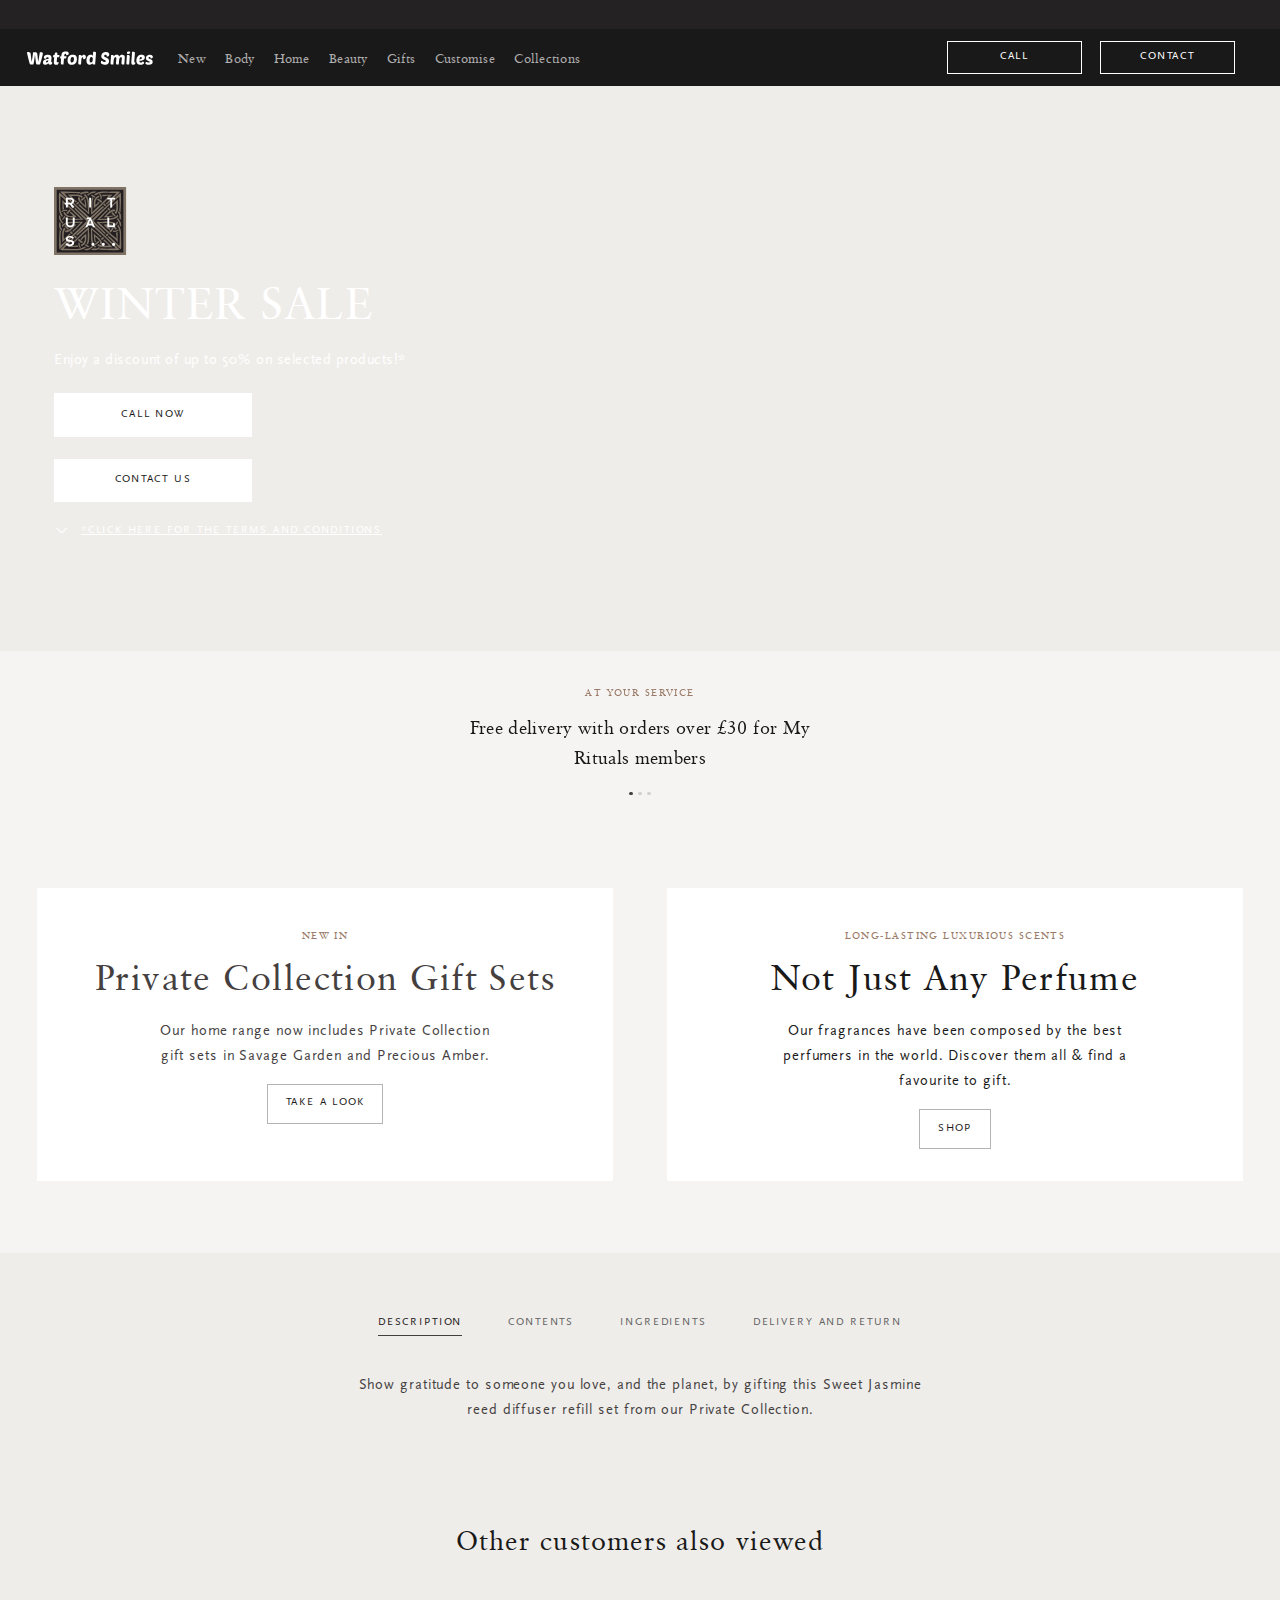
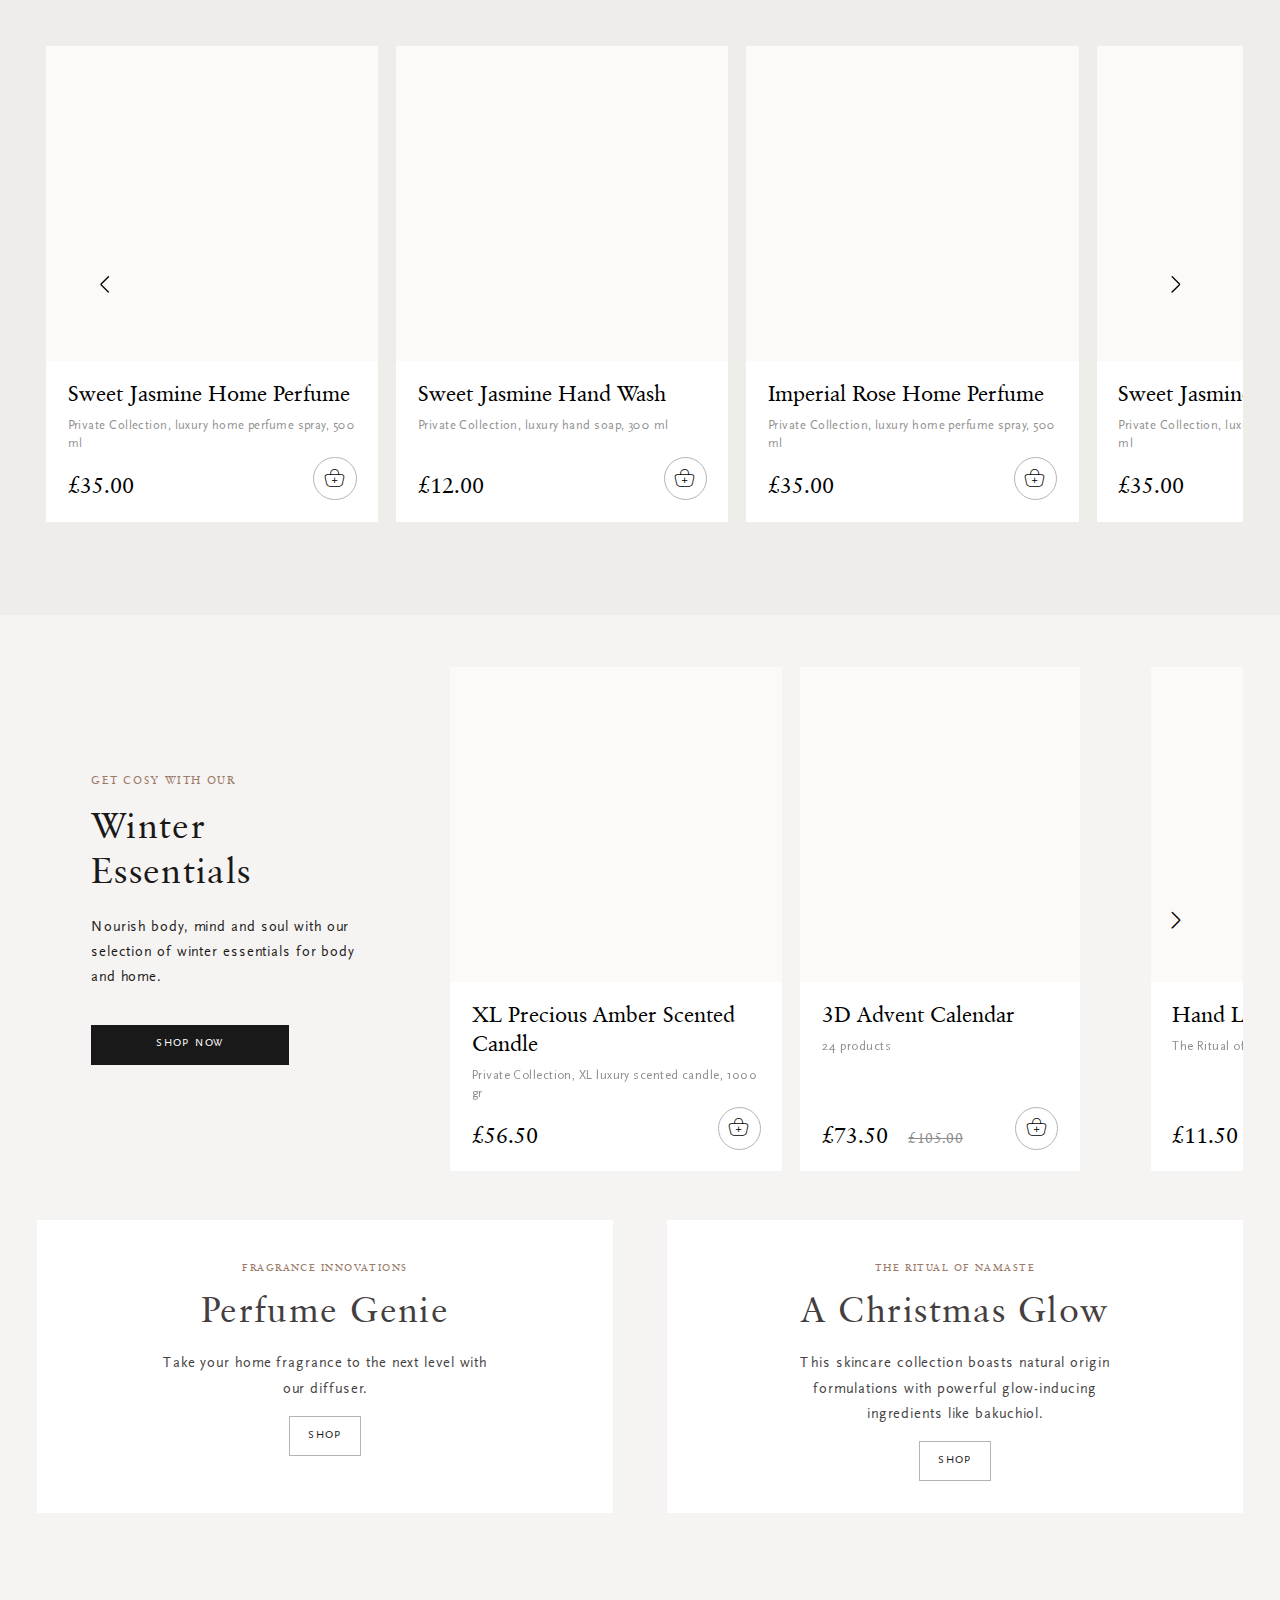
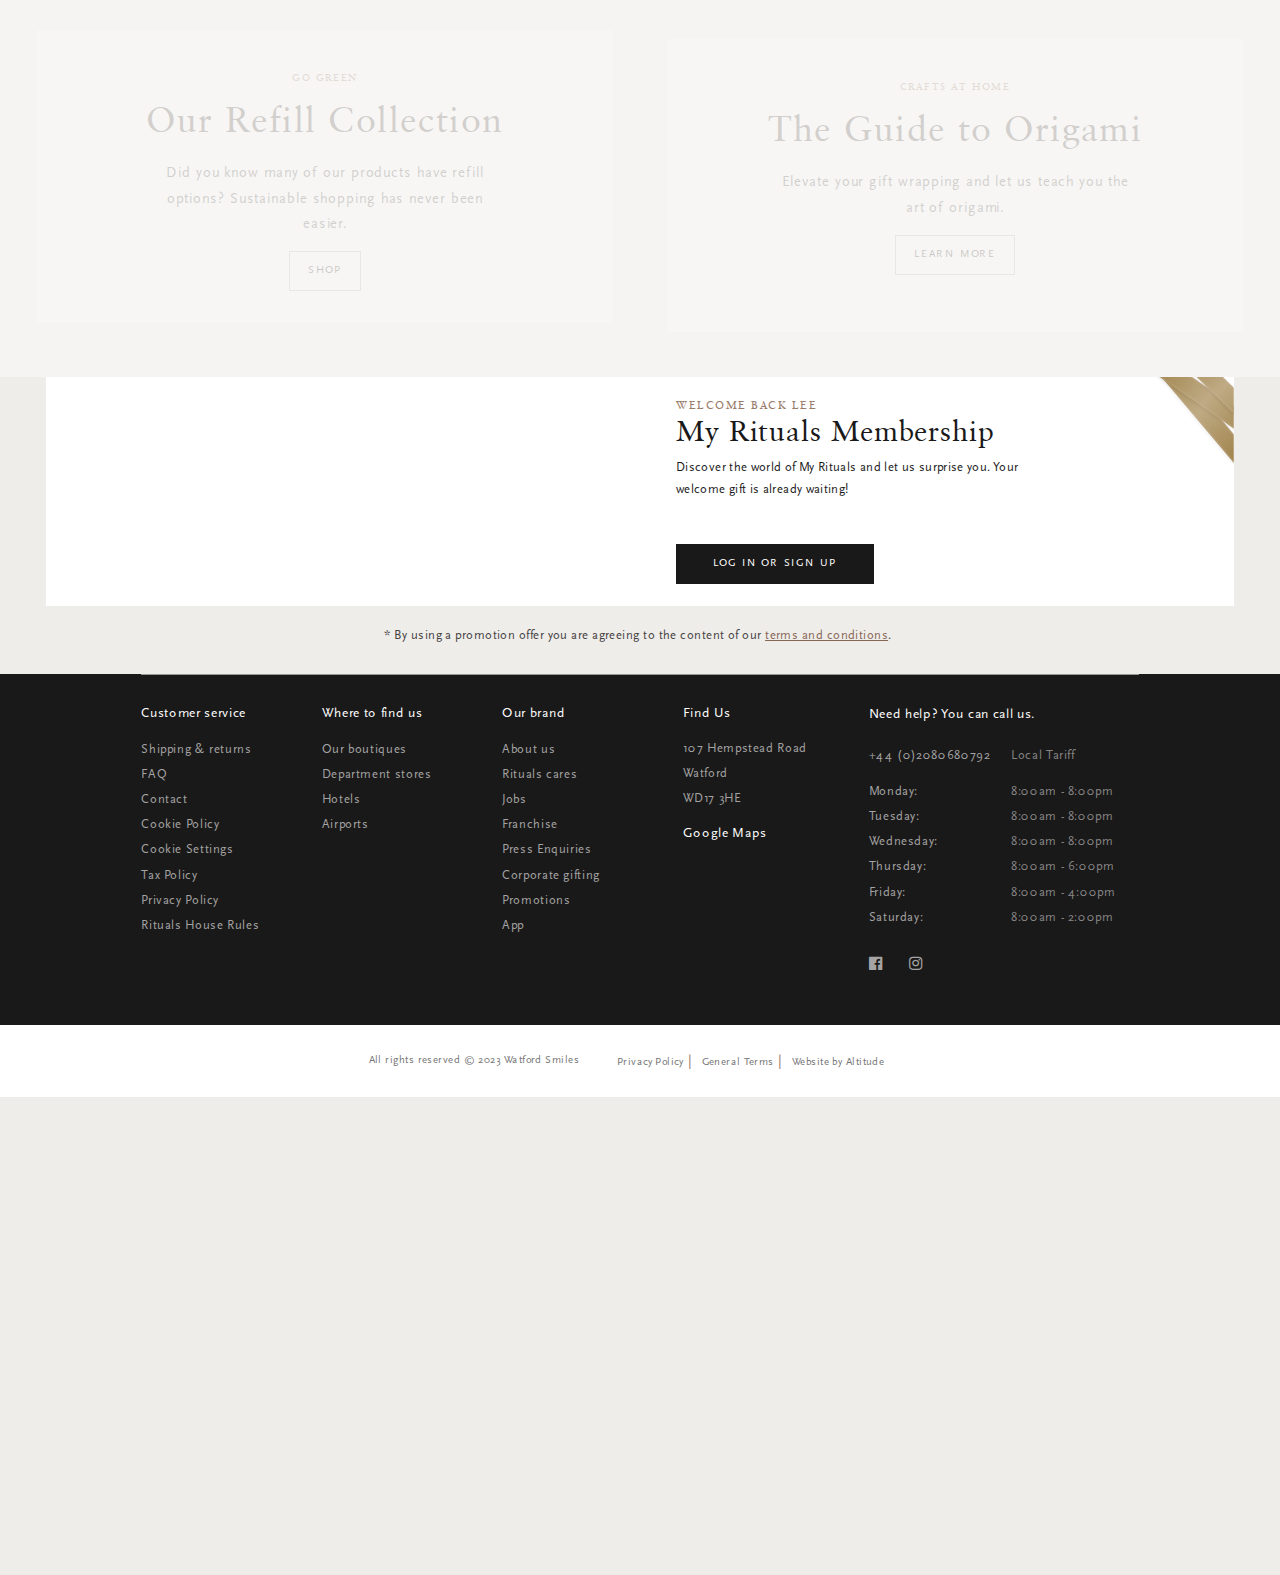
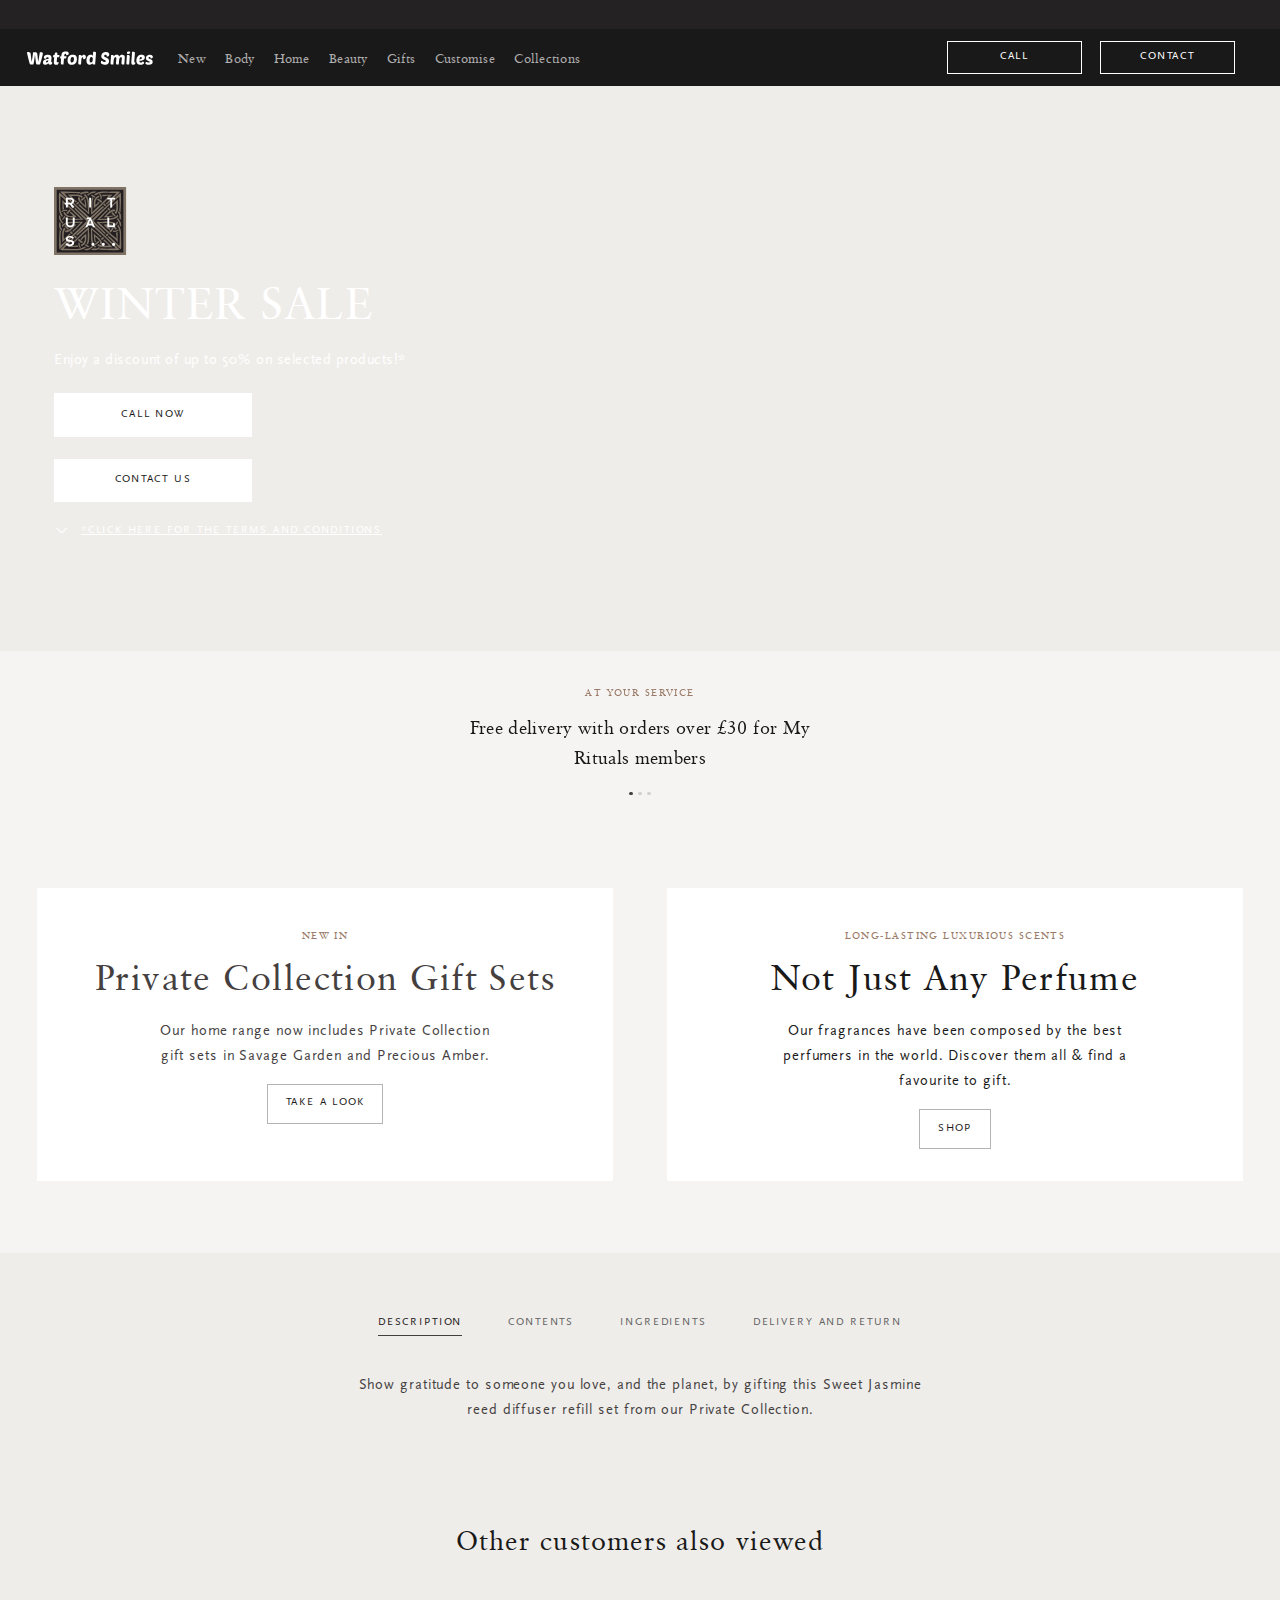
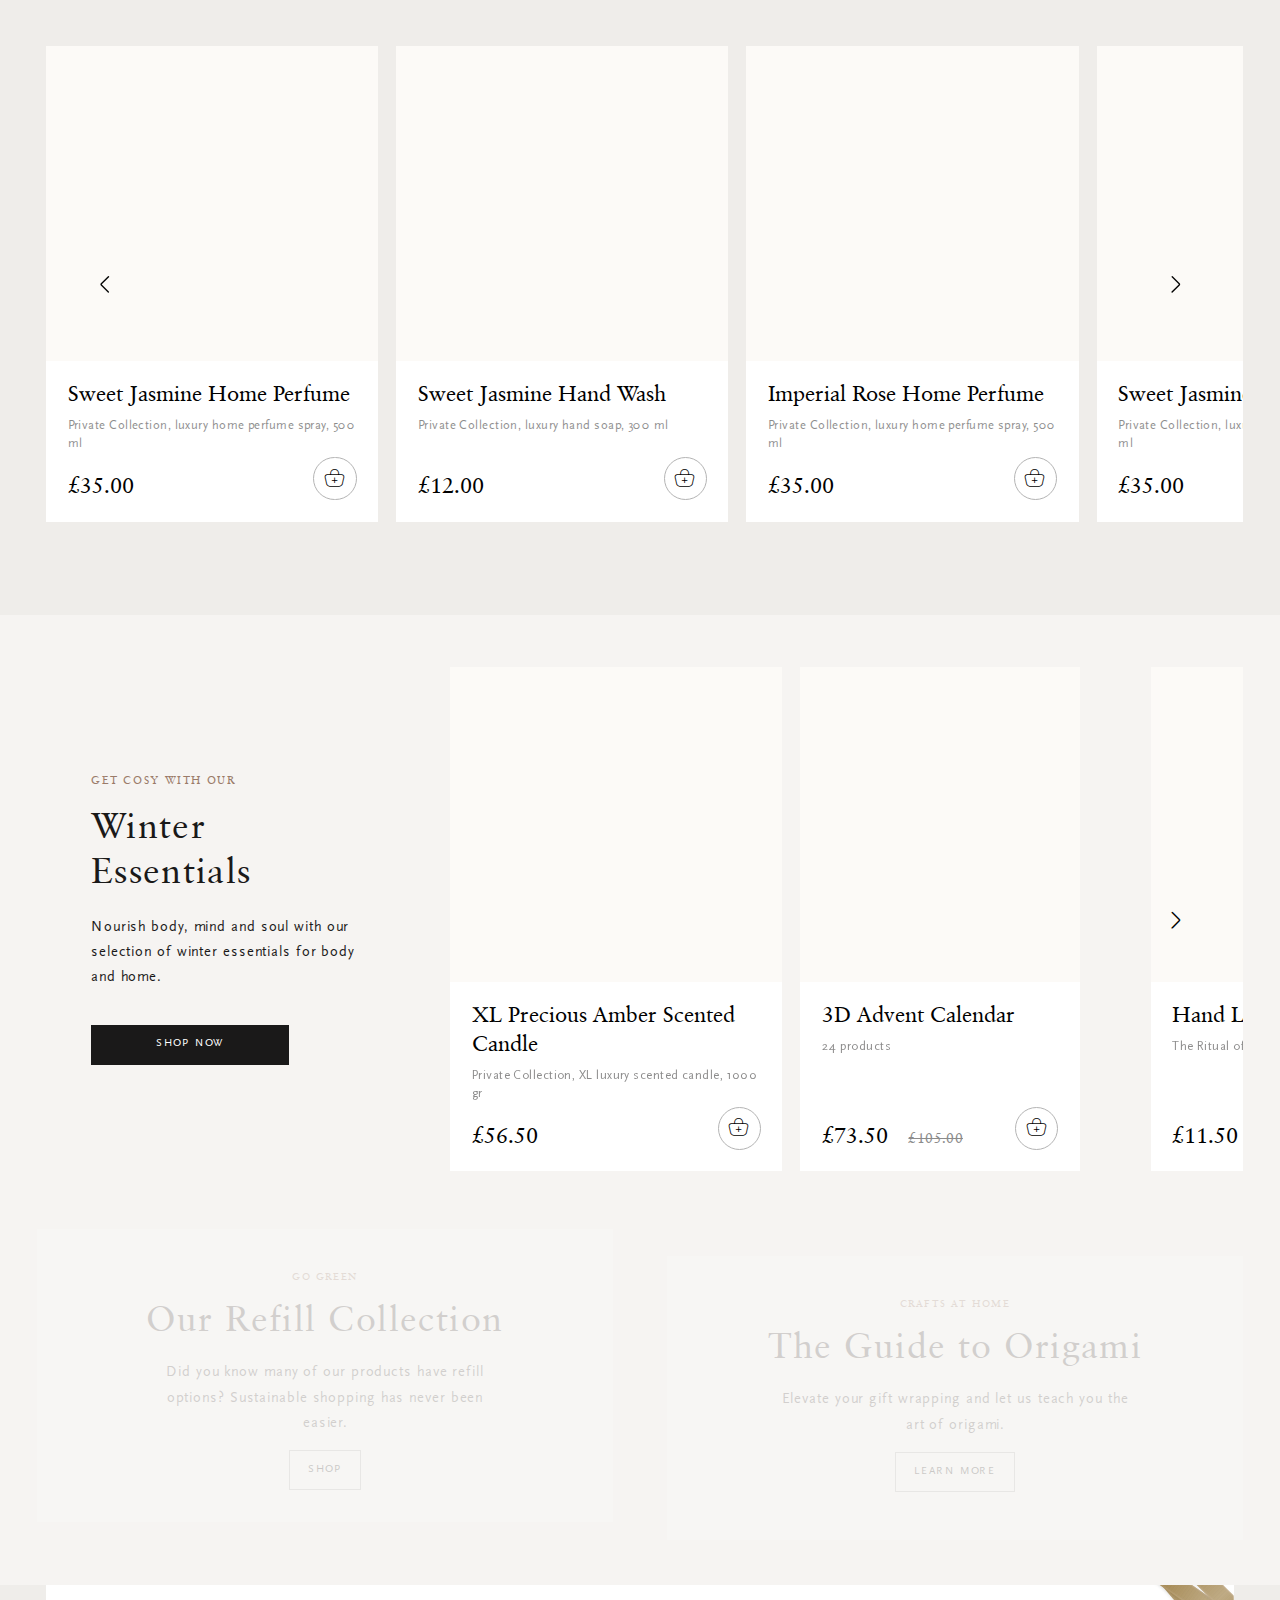
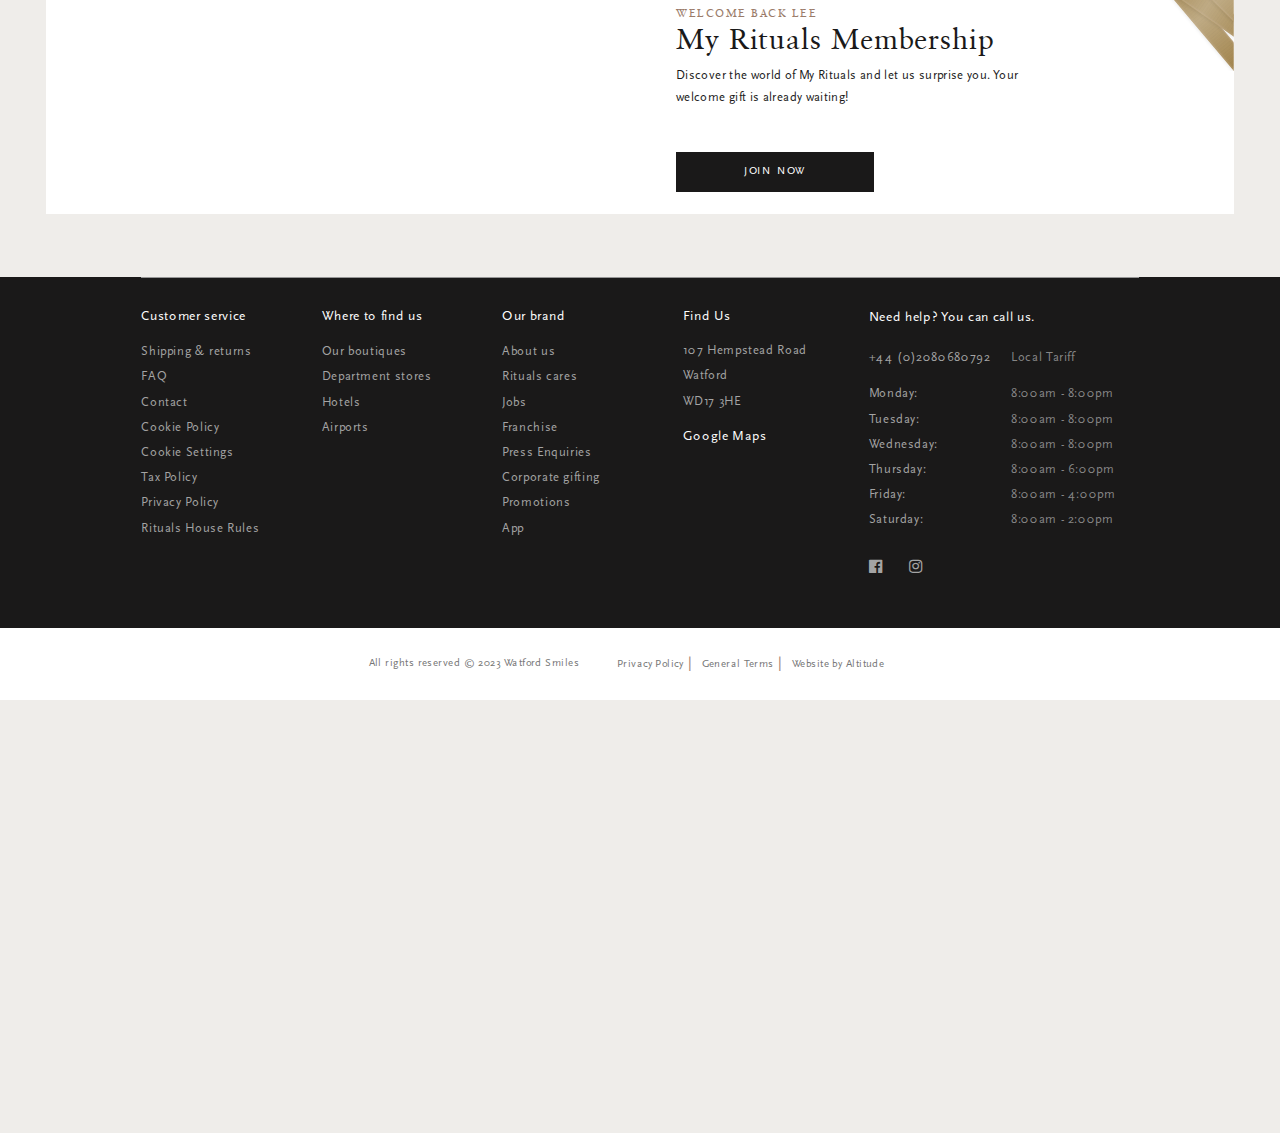
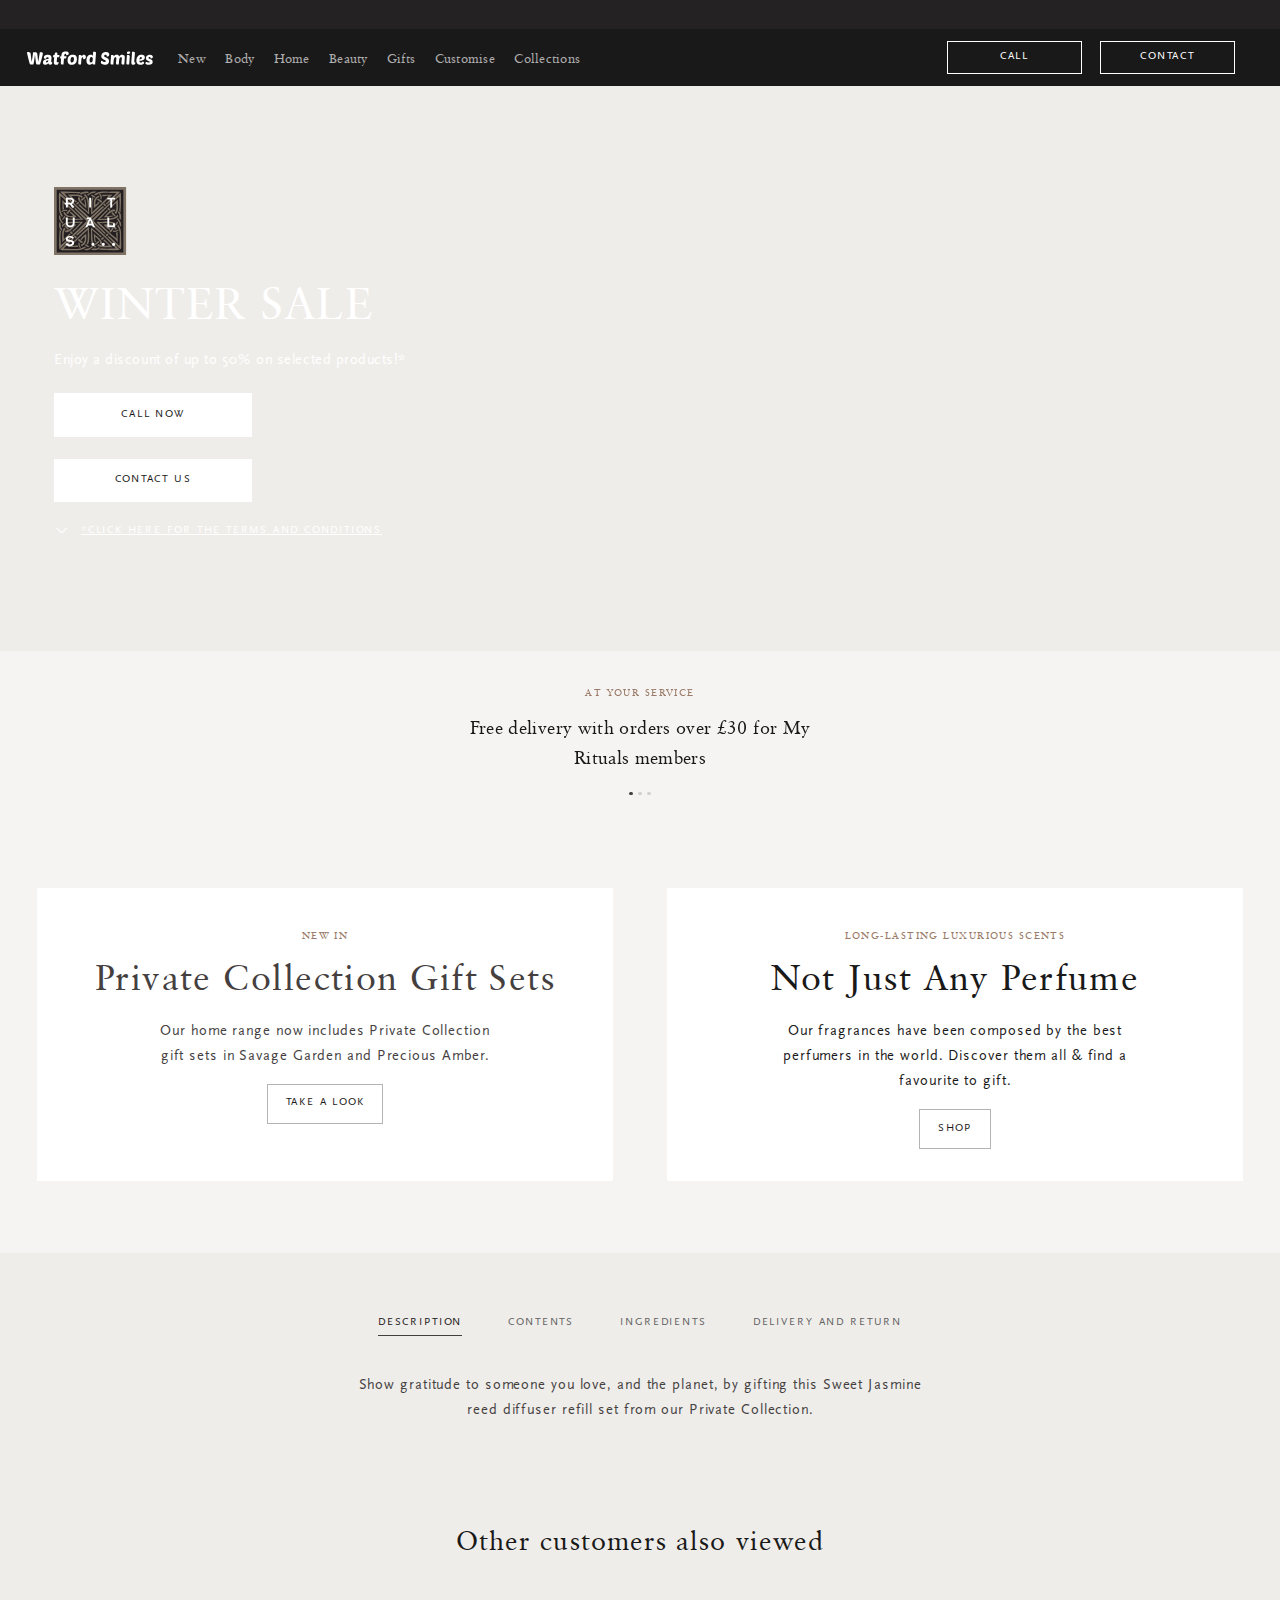
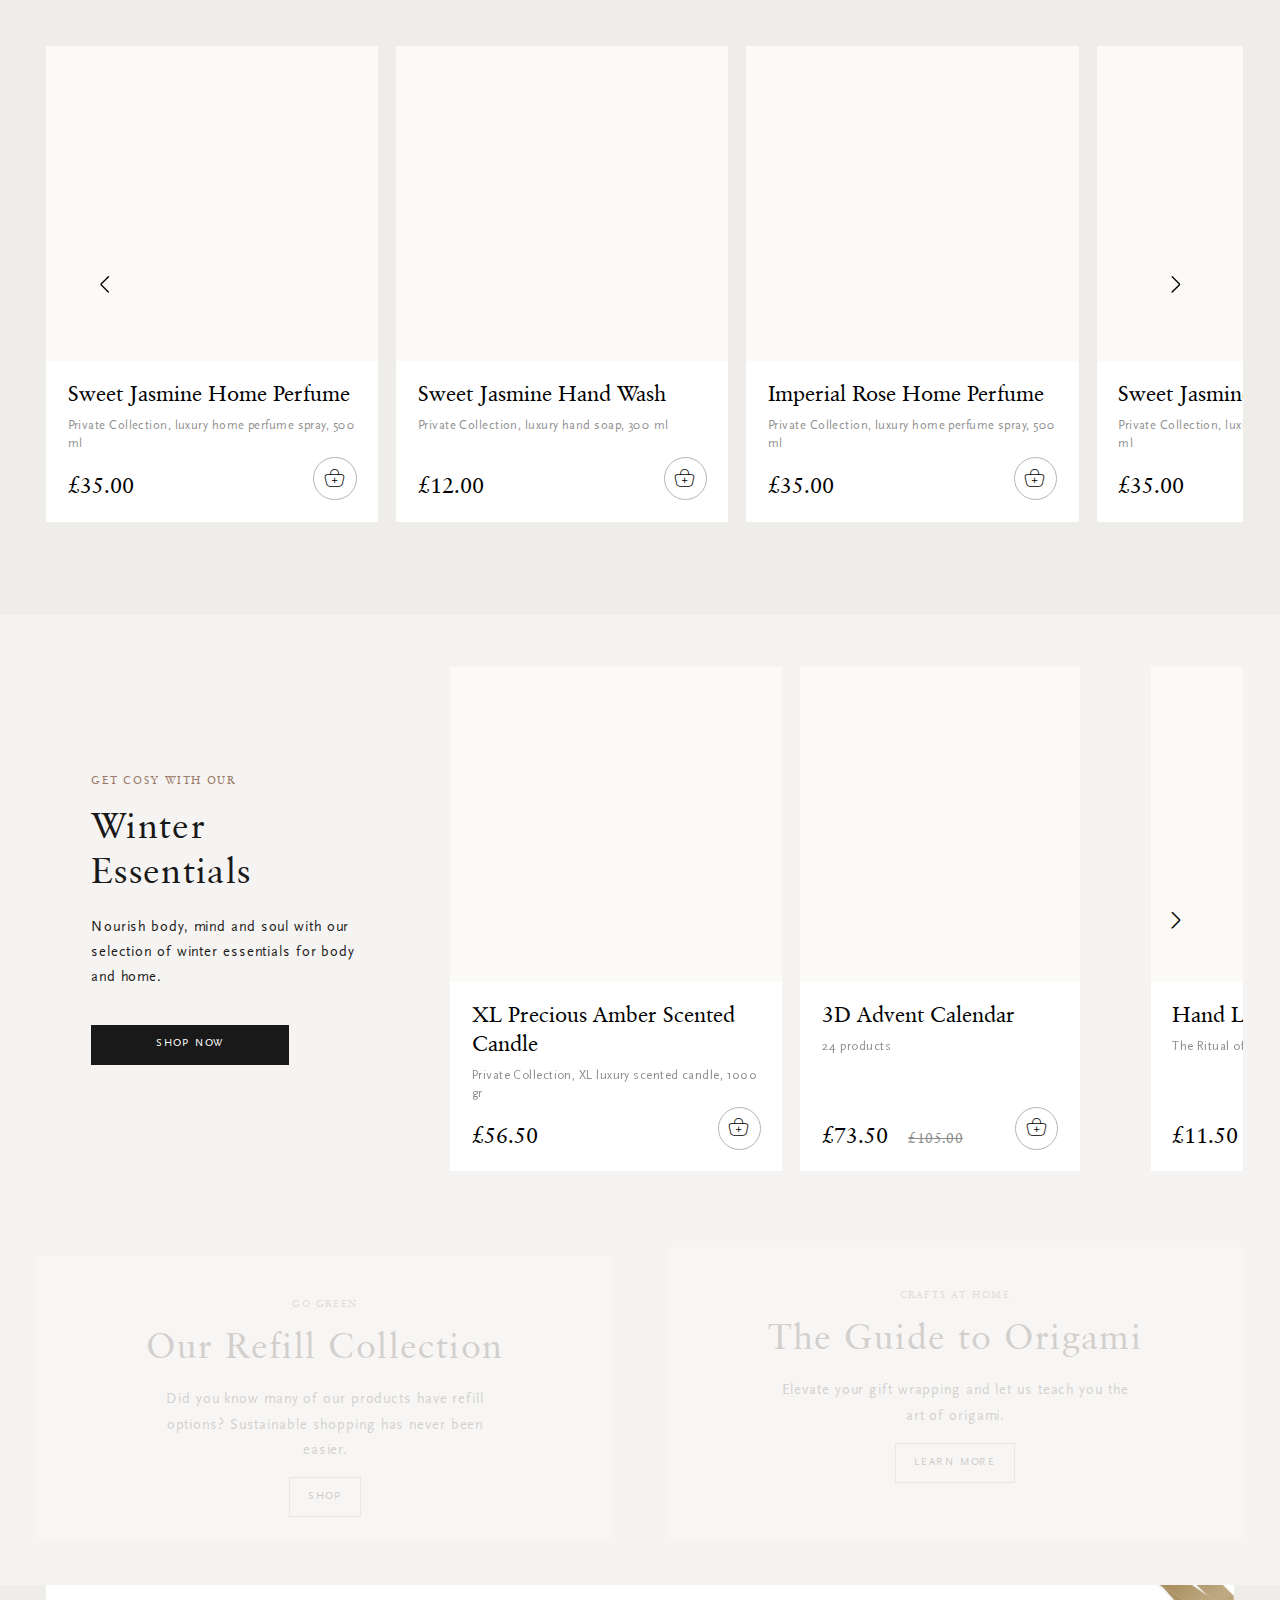
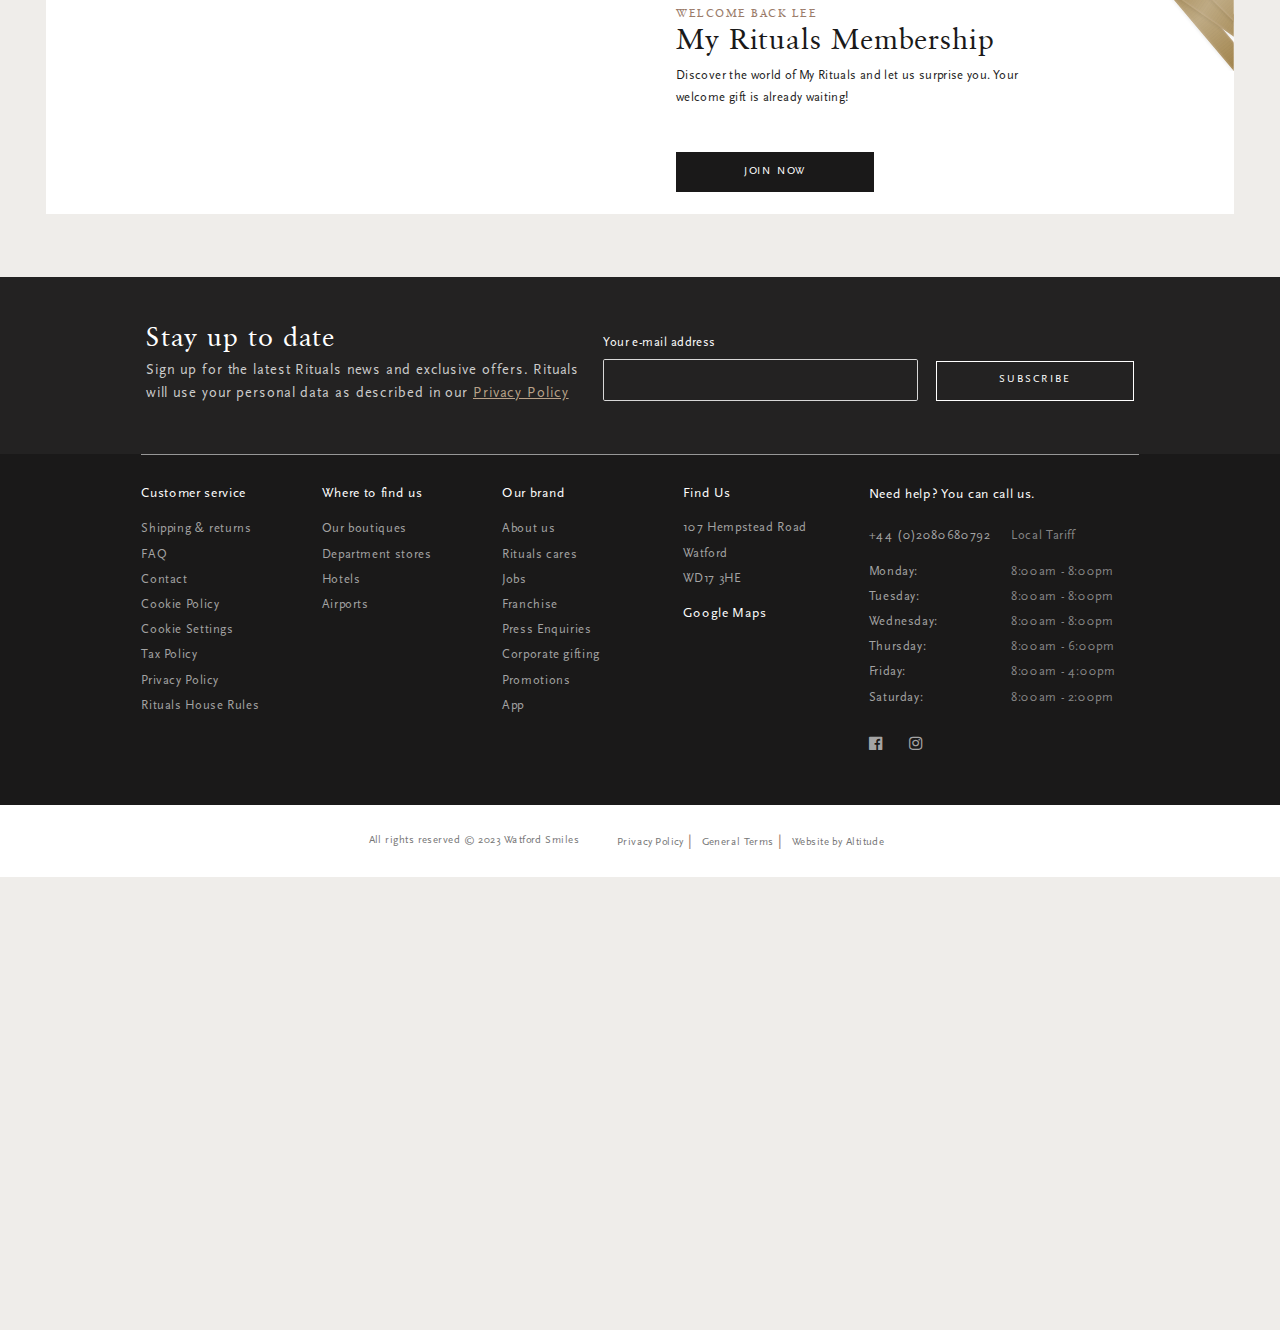
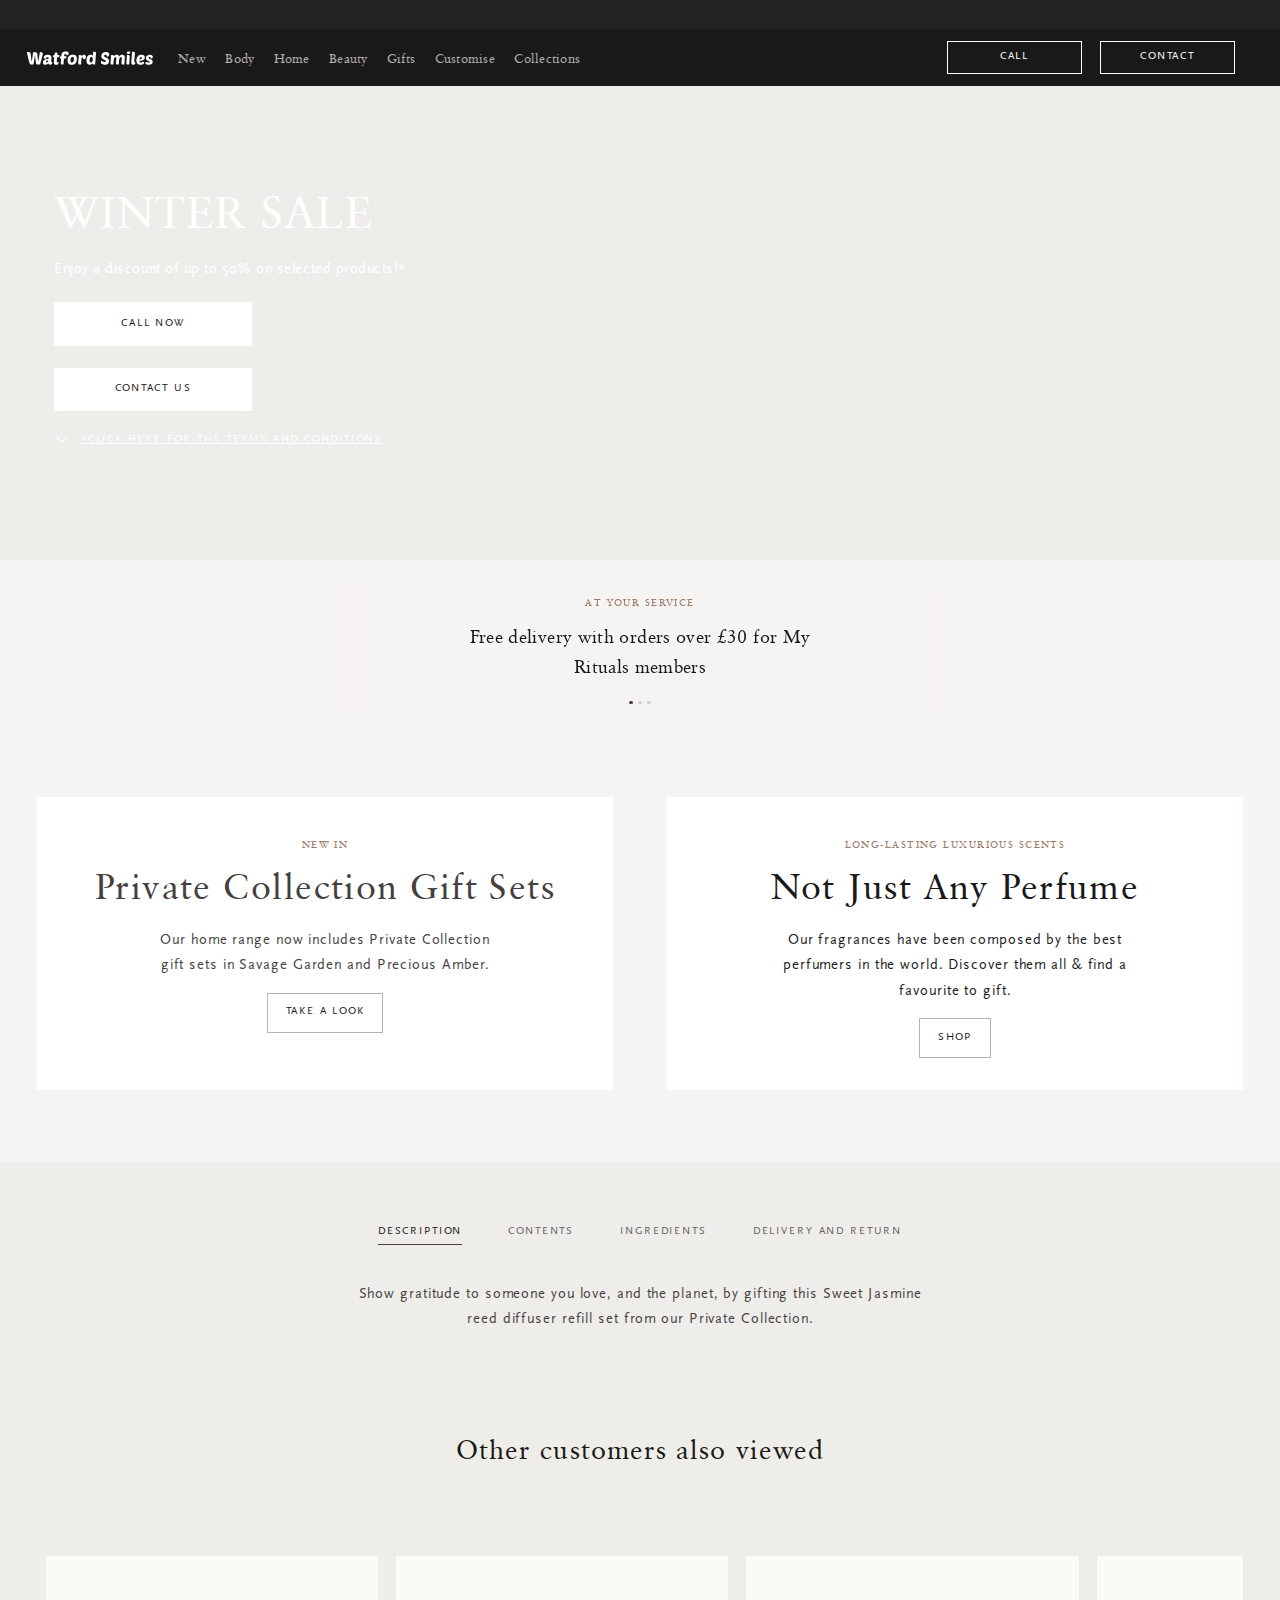
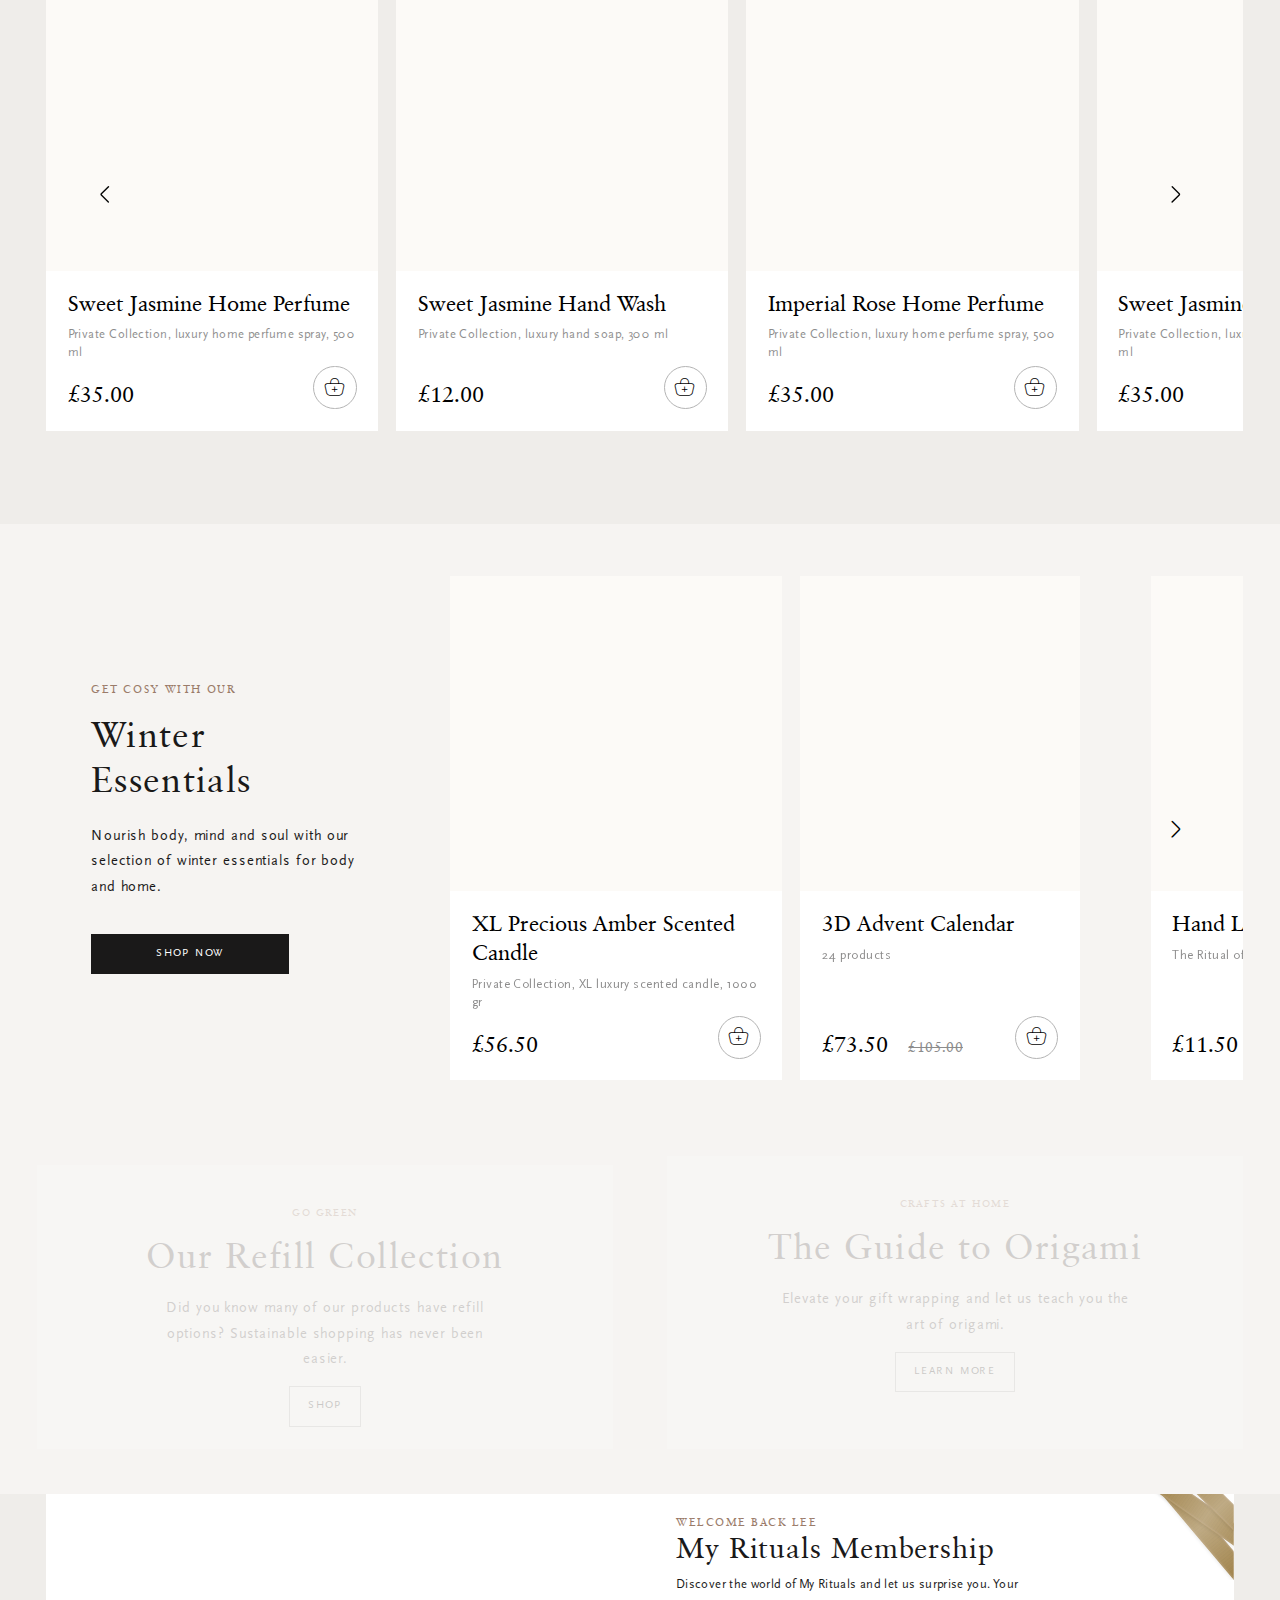
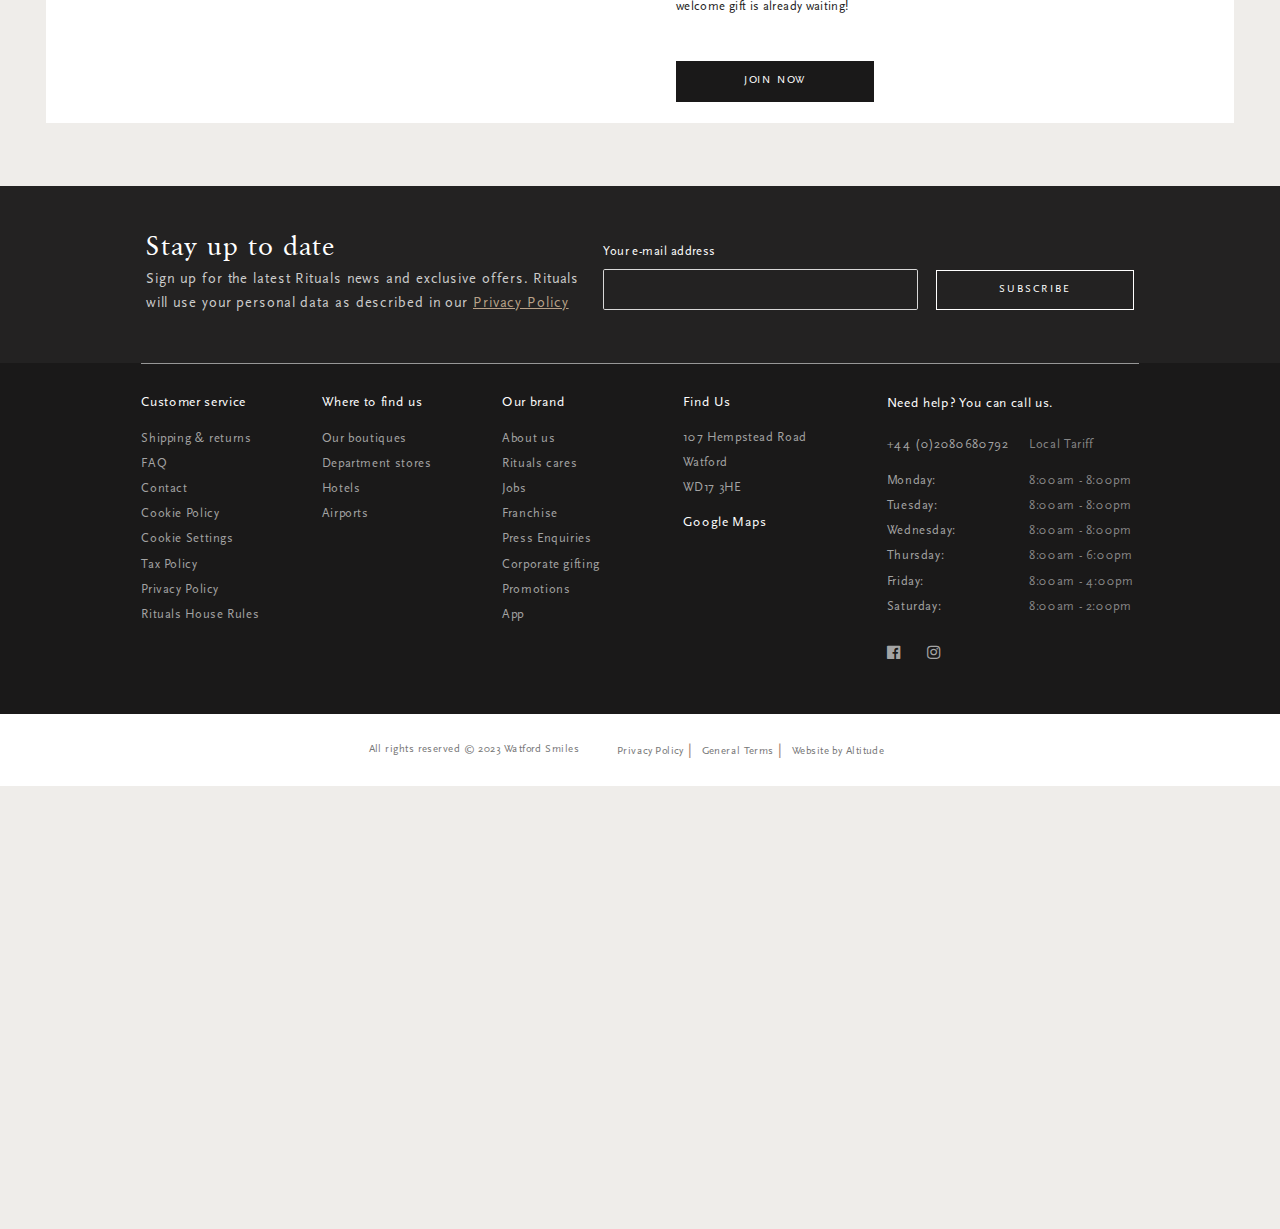
